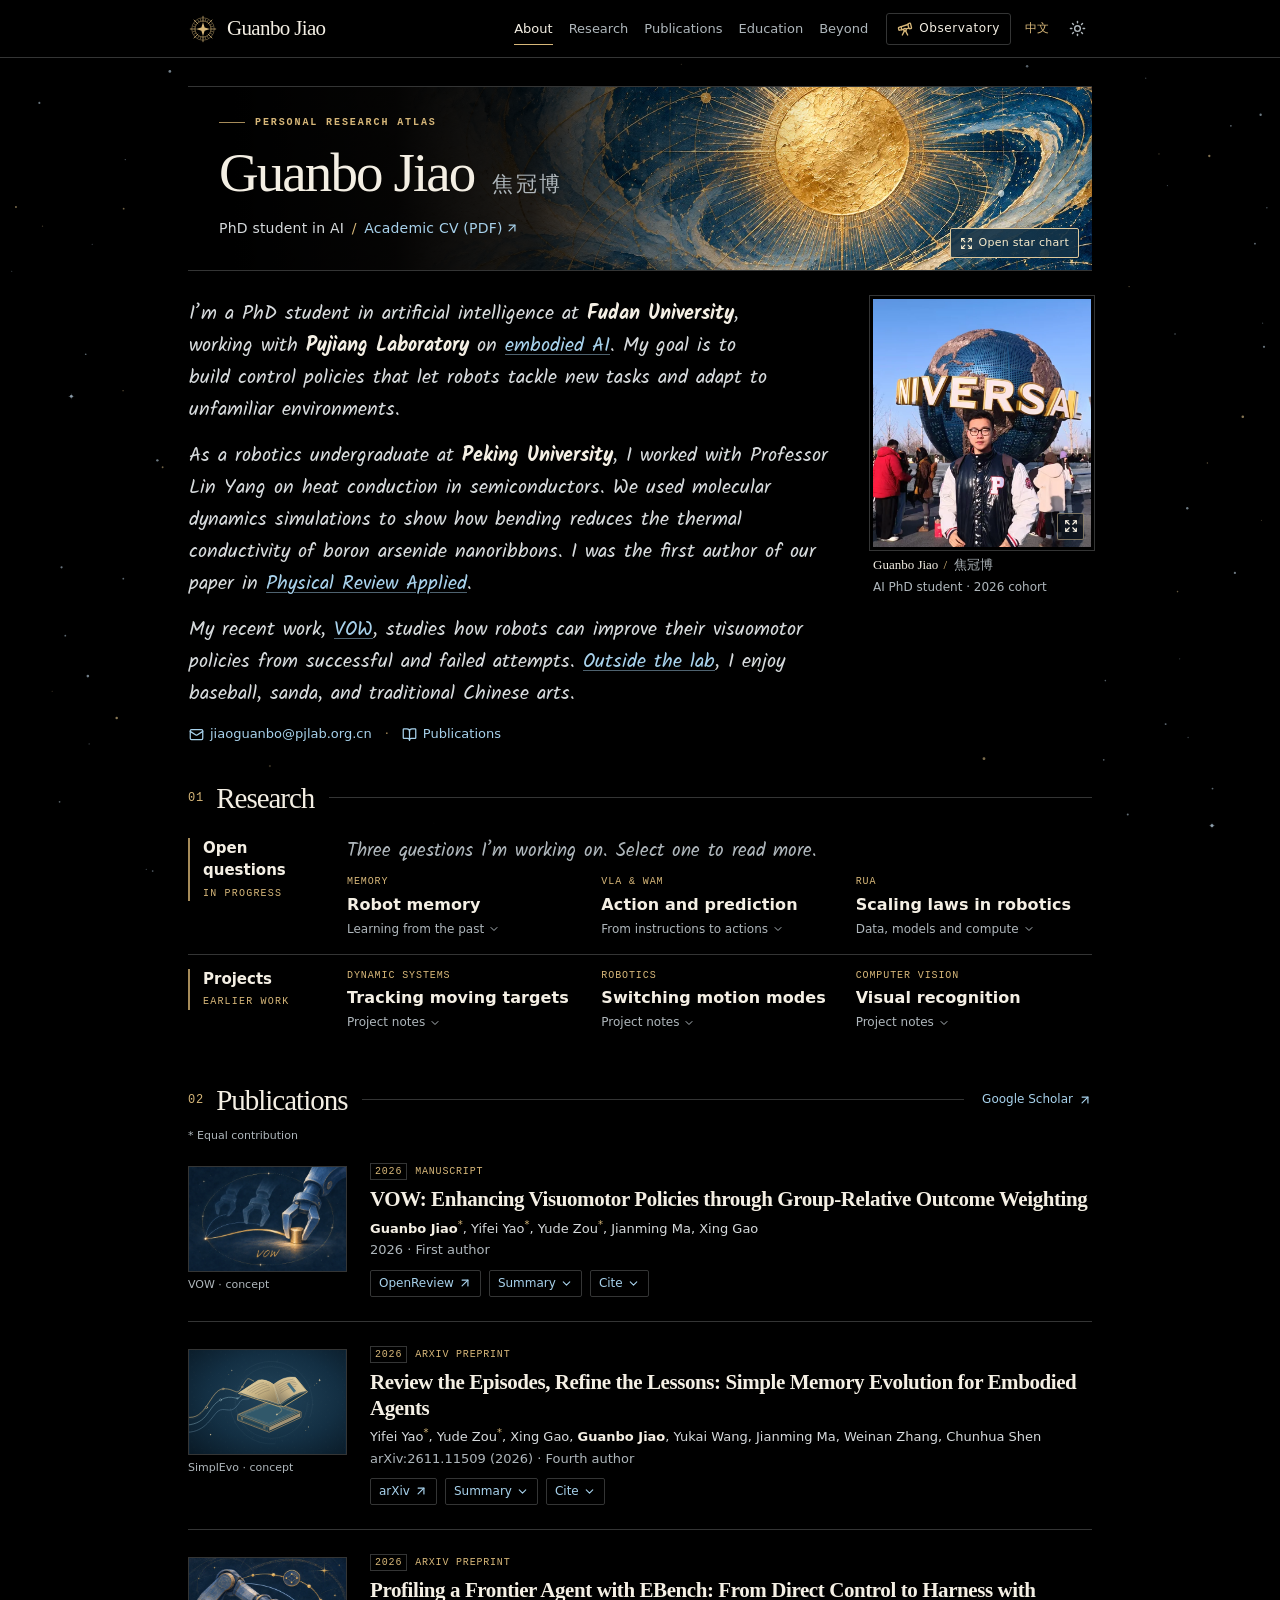
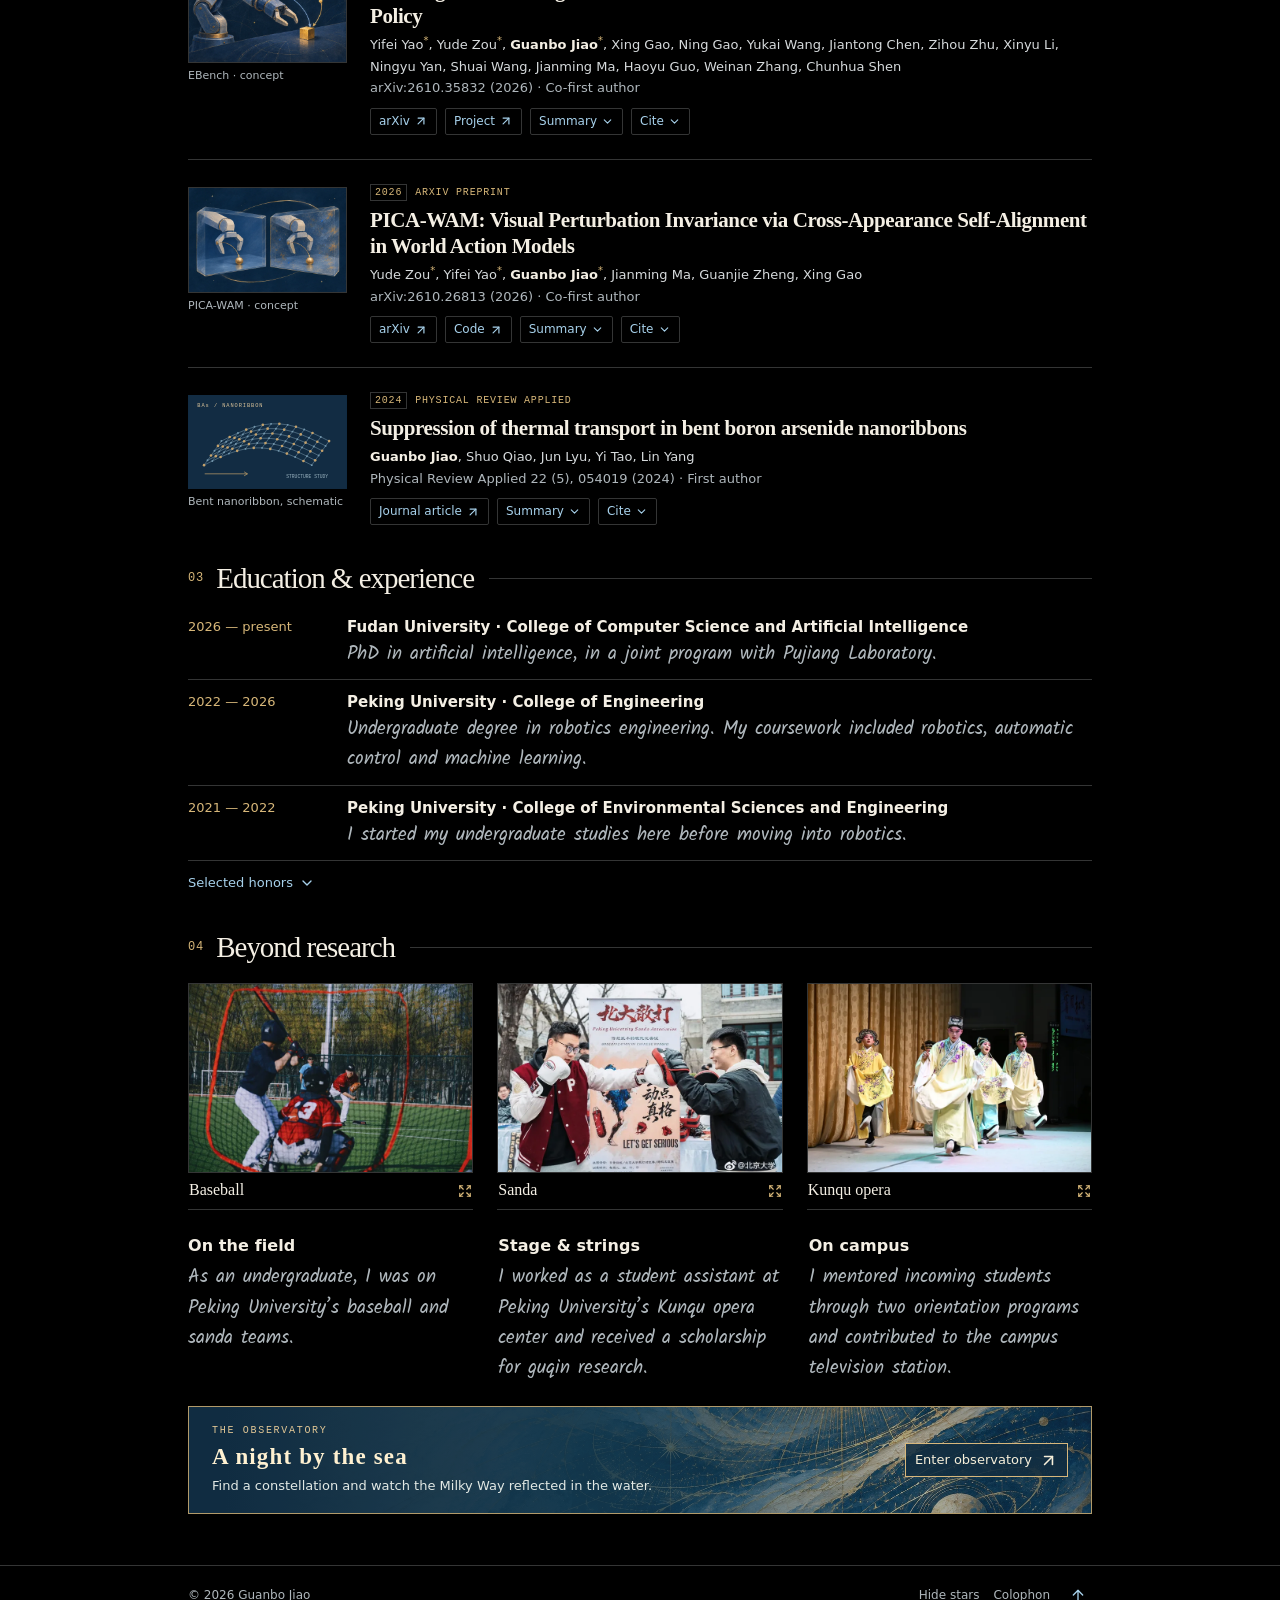
==== index.html @ a93f5778 "Credit Lin Yang in the undergraduate semiconductor heat conduction biography" ====
<!DOCTYPE html><!--LIBojd3go0Tt1yAsDEg8k--><html lang="en" data-ink="night"><head><meta charSet="utf-8"/><meta name="viewport" content="width=device-width, initial-scale=1"/><link rel="preload" as="image" href="/art/guanbo-universal.webp" fetchPriority="high"/><link rel="stylesheet" href="/_next/static/css/e1cadff1362fdf27.css" data-precedence="next"/><link rel="preload" as="script" fetchPriority="low" href="/_next/static/chunks/webpack-86388abb545c7db6.js"/><script src="/_next/static/chunks/4bd1b696-c023c6e3521b1417.js" async=""></script><script src="/_next/static/chunks/255-f7c4c205ddd80098.js" async=""></script><script src="/_next/static/chunks/main-app-b67554f29a6a5acc.js" async=""></script><script src="/_next/static/chunks/app/page-41fbdcf6bc28d400.js" async=""></script><meta name="theme-color" content="#000000"/><meta name="color-scheme" content="dark light"/><title>Guanbo Jiao 焦冠博</title><meta name="description" content="Academic homepage of Guanbo Jiao (焦冠博), a PhD student at Fudan University working with Pujiang Laboratory on embodied AI and general-purpose robot control. 焦冠博的个人学术主页。"/><link rel="canonical" href="https://bob-jiao.github.io/"/><meta property="og:title" content="Guanbo Jiao 焦冠博"/><meta property="og:description" content="Academic homepage of Guanbo Jiao (焦冠博), a PhD student at Fudan University working with Pujiang Laboratory on embodied AI and general-purpose robot control. 焦冠博的个人学术主页。"/><meta property="og:url" content="https://bob-jiao.github.io/"/><meta property="og:site_name" content="Guanbo Jiao 焦冠博"/><meta property="og:type" content="website"/><meta name="twitter:card" content="summary"/><meta name="twitter:title" content="Guanbo Jiao 焦冠博"/><meta name="twitter:description" content="Academic homepage of Guanbo Jiao (焦冠博), a PhD student at Fudan University working with Pujiang Laboratory on embodied AI and general-purpose robot control. 焦冠博的个人学术主页。"/><link rel="icon" href="/icon.svg?b6e4f2766a1cac37" type="image/svg+xml" sizes="any"/><script src="/_next/static/chunks/polyfills-42372ed130431b0a.js" noModule=""></script></head><body><div hidden=""><!--$--><!--/$--></div><script type="application/ld+json">{"@context":"https://schema.org","@graph":[{"@type":"WebSite","@id":"https://bob-jiao.github.io/#website","url":"https://bob-jiao.github.io/","name":"Guanbo Jiao 焦冠博","alternateName":["焦冠博","Guanbo Jiao"],"author":{"@id":"https://bob-jiao.github.io/#person"}},{"@type":"Person","@id":"https://bob-jiao.github.io/#person","url":"https://bob-jiao.github.io/","name":"Guanbo Jiao","alternateName":"焦冠博","sameAs":["https://github.com/Bob-Jiao","https://scholar.google.com/citations?user=o9DMpawAAAAJ"]}]}</script><div class="academic-site" lang="en"><canvas class="quiet-starfield" aria-hidden="true"></canvas><a href="#about" class="skip-main">Skip to biography</a><header class="academic-nav"><div class="nav-in"><a href="#about" class="wordmark" aria-label="Guanbo Jiao home"><svg width="30" height="30" viewBox="0 0 48 48" aria-hidden="true" class="sun-seal"><g fill="none" stroke="currentColor"><circle cx="24" cy="24" r="18" stroke-width=".65"></circle><circle cx="24" cy="24" r="13" stroke-width=".7"></circle><path d="M24 3v10" stroke-width="1.15" transform="rotate(0 24 24)"></path><path d="M24 7v5" stroke-width="0.65" transform="rotate(15 24 24)"></path><path d="M24 7v5" stroke-width="0.65" transform="rotate(30 24 24)"></path><path d="M24 3v10" stroke-width="1.15" transform="rotate(45 24 24)"></path><path d="M24 7v5" stroke-width="0.65" transform="rotate(60 24 24)"></path><path d="M24 7v5" stroke-width="0.65" transform="rotate(75 24 24)"></path><path d="M24 3v10" stroke-width="1.15" transform="rotate(90 24 24)"></path><path d="M24 7v5" stroke-width="0.65" transform="rotate(105 24 24)"></path><path d="M24 7v5" stroke-width="0.65" transform="rotate(120 24 24)"></path><path d="M24 3v10" stroke-width="1.15" transform="rotate(135 24 24)"></path><path d="M24 7v5" stroke-width="0.65" transform="rotate(150 24 24)"></path><path d="M24 7v5" stroke-width="0.65" transform="rotate(165 24 24)"></path><path d="M24 3v10" stroke-width="1.15" transform="rotate(180 24 24)"></path><path d="M24 7v5" stroke-width="0.65" transform="rotate(195 24 24)"></path><path d="M24 7v5" stroke-width="0.65" transform="rotate(210 24 24)"></path><path d="M24 3v10" stroke-width="1.15" transform="rotate(225 24 24)"></path><path d="M24 7v5" stroke-width="0.65" transform="rotate(240 24 24)"></path><path d="M24 7v5" stroke-width="0.65" transform="rotate(255 24 24)"></path><path d="M24 3v10" stroke-width="1.15" transform="rotate(270 24 24)"></path><path d="M24 7v5" stroke-width="0.65" transform="rotate(285 24 24)"></path><path d="M24 7v5" stroke-width="0.65" transform="rotate(300 24 24)"></path><path d="M24 3v10" stroke-width="1.15" transform="rotate(315 24 24)"></path><path d="M24 7v5" stroke-width="0.65" transform="rotate(330 24 24)"></path><path d="M24 7v5" stroke-width="0.65" transform="rotate(345 24 24)"></path><path d="m24 13 2.6 8.4L35 24l-8.4 2.6L24 35l-2.6-8.4L13 24l8.4-2.6Z" fill="currentColor" stroke="none"></path></g></svg><span>Guanbo Jiao</span></a><nav aria-label="Main navigation" class="desktop-links"><a href="#about" aria-current="location">About</a><a href="#research">Research</a><a href="#publications">Publications</a><a href="#experience">Education</a><a href="#beyond">Beyond</a></nav><div class="nav-tools"><button type="button" class="nav-observe"><svg xmlns="http://www.w3.org/2000/svg" width="16" height="16" viewBox="0 0 24 24" fill="none" stroke="currentColor" stroke-width="2" stroke-linecap="round" stroke-linejoin="round" class="lucide lucide-telescope" aria-hidden="true"><path d="m10.065 12.493-6.18 1.318a.934.934 0 0 1-1.108-.702l-.537-2.15a1.07 1.07 0 0 1 .691-1.265l13.504-4.44"></path><path d="m13.56 11.747 4.332-.924"></path><path d="m16 21-3.105-6.21"></path><path d="M16.485 5.94a2 2 0 0 1 1.455-2.425l1.09-.272a1 1 0 0 1 1.212.727l1.515 6.06a1 1 0 0 1-.727 1.213l-1.09.272a2 2 0 0 1-2.425-1.455z"></path><path d="m6.158 8.633 1.114 4.456"></path><path d="m8 21 3.105-6.21"></path><circle cx="12" cy="13" r="2"></circle></svg>Observatory</button><button type="button" class="language-toggle" lang="zh-CN" aria-label="切换到中文">中文</button><button type="button" class="theme-toggle" aria-label="Switch to day mode" title="Day mode"><svg xmlns="http://www.w3.org/2000/svg" width="17" height="17" viewBox="0 0 24 24" fill="none" stroke="currentColor" stroke-width="2" stroke-linecap="round" stroke-linejoin="round" class="lucide lucide-sun" aria-hidden="true"><circle cx="12" cy="12" r="4"></circle><path d="M12 2v2"></path><path d="M12 20v2"></path><path d="m4.93 4.93 1.41 1.41"></path><path d="m17.66 17.66 1.41 1.41"></path><path d="M2 12h2"></path><path d="M20 12h2"></path><path d="m6.34 17.66-1.41 1.41"></path><path d="m19.07 4.93-1.41 1.41"></path></svg></button><button type="button" class="mobile-menu" aria-controls="nav-small" aria-expanded="false" aria-label="Open menu"><svg xmlns="http://www.w3.org/2000/svg" width="19" height="19" viewBox="0 0 24 24" fill="none" stroke="currentColor" stroke-width="2" stroke-linecap="round" stroke-linejoin="round" class="lucide lucide-menu" aria-hidden="true"><path d="M4 5h16"></path><path d="M4 12h16"></path><path d="M4 19h16"></path></svg></button></div></div><div class="read-progress"></div></header><main class="academic-main"><section id="about" tabindex="-1" aria-labelledby="person-name"><div class="profile-mast"><div class="mast-art" aria-hidden="true" style="background-image:url(/art/celestial-atlas.webp)"></div><div class="mast-copy"><p class="plate-label"><span></span> PERSONAL RESEARCH ATLAS</p><h1 id="person-name"><span>Guanbo Jiao</span> <i lang="zh-CN">焦冠博</i></h1><p class="mast-role">PhD student in AI<span> / </span><a href="/cv/guanbo-jiao-cv.pdf" type="application/pdf" target="_blank" rel="noopener noreferrer">Academic CV (PDF)<svg xmlns="http://www.w3.org/2000/svg" width="14" height="14" viewBox="0 0 24 24" fill="none" stroke="currentColor" stroke-width="2" stroke-linecap="round" stroke-linejoin="round" class="lucide lucide-arrow-up-right" aria-hidden="true"><path d="M7 7h10v10"></path><path d="M7 17 17 7"></path></svg></a></p></div><button type="button" class="plate-expand"><svg xmlns="http://www.w3.org/2000/svg" width="13" height="13" viewBox="0 0 24 24" fill="none" stroke="currentColor" stroke-width="2" stroke-linecap="round" stroke-linejoin="round" class="lucide lucide-expand" aria-hidden="true"><path d="m15 15 6 6"></path><path d="m15 9 6-6"></path><path d="M21 16v5h-5"></path><path d="M21 8V3h-5"></path><path d="M3 16v5h5"></path><path d="m3 21 6-6"></path><path d="M3 8V3h5"></path><path d="M9 9 3 3"></path></svg> <!-- -->Open star chart</button></div><div class="bio-grid"><aside class="profile-aside"><figure class="portrait"><button type="button" class="portrait-open" aria-haspopup="dialog" aria-label="View the full photograph"><img src="/art/guanbo-universal.webp" width="1800" height="1015" fetchPriority="high" alt="Guanbo standing in front of the Universal globe on a sunny day"/><span class="portrait-zoom" aria-hidden="true"><svg xmlns="http://www.w3.org/2000/svg" width="14" height="14" viewBox="0 0 24 24" fill="none" stroke="currentColor" stroke-width="2" stroke-linecap="round" stroke-linejoin="round" class="lucide lucide-expand" aria-hidden="true"><path d="m15 15 6 6"></path><path d="m15 9 6-6"></path><path d="M21 16v5h-5"></path><path d="M21 8V3h-5"></path><path d="M3 16v5h5"></path><path d="m3 21 6-6"></path><path d="M3 8V3h5"></path><path d="M9 9 3 3"></path></svg></span></button></figure><p>Guanbo Jiao<!-- --> <span>/</span> <span lang="zh-CN" class="photo-signature">焦冠博</span></p><small>AI PhD student · 2026 cohort</small><dialog class="photo-dialog" aria-label="Full photograph of Guanbo"><figure><img src="/art/guanbo-universal.webp" width="1800" height="1015" loading="lazy" alt="Guanbo standing in front of the Universal globe on a sunny day"/><figcaption><span>At the Universal globe</span><button type="button" aria-label="Close photograph"><svg xmlns="http://www.w3.org/2000/svg" width="17" height="17" viewBox="0 0 24 24" fill="none" stroke="currentColor" stroke-width="2" stroke-linecap="round" stroke-linejoin="round" class="lucide lucide-x" aria-hidden="true"><path d="M18 6 6 18"></path><path d="m6 6 12 12"></path></svg>Close</button></figcaption></figure></dialog></aside><div class="bio-prose"><p>I’m a PhD student in artificial intelligence at<!-- --> <strong>Fudan University</strong>, working with<!-- --> <strong>Pujiang Laboratory</strong> on<!-- --> <a href="#research">embodied AI</a>. My goal is to build control policies that let robots tackle new tasks and adapt to unfamiliar environments.</p><p>As a robotics undergraduate at <strong>Peking University</strong>, I worked with Professor Lin Yang on heat conduction in semiconductors. We used molecular dynamics simulations to show how bending reduces the thermal conductivity of boron arsenide nanoribbons. I was the first author of our paper in<!-- --> <a href="#boron-arsenide-title"><i>Physical Review Applied</i></a>.</p><p>My recent work, <a href="#publications">VOW</a>, studies how robots can improve their visuomotor policies from successful and failed attempts. <a href="#beyond">Outside the lab</a>, I enjoy baseball, sanda, and traditional Chinese arts.</p><div class="bio-links"><a href="mailto:jiaoguanbo@pjlab.org.cn"><svg xmlns="http://www.w3.org/2000/svg" width="15" height="15" viewBox="0 0 24 24" fill="none" stroke="currentColor" stroke-width="2" stroke-linecap="round" stroke-linejoin="round" class="lucide lucide-mail" aria-hidden="true"><path d="m22 7-8.991 5.727a2 2 0 0 1-2.009 0L2 7"></path><rect x="2" y="4" width="20" height="16" rx="2"></rect></svg>jiaoguanbo@pjlab.org.cn</a><span>·</span><a href="#publications"><svg xmlns="http://www.w3.org/2000/svg" width="15" height="15" viewBox="0 0 24 24" fill="none" stroke="currentColor" stroke-width="2" stroke-linecap="round" stroke-linejoin="round" class="lucide lucide-book-open" aria-hidden="true"><path d="M12 7v14"></path><path d="M3 18a1 1 0 0 1-1-1V4a1 1 0 0 1 1-1h5a4 4 0 0 1 4 4 4 4 0 0 1 4-4h5a1 1 0 0 1 1 1v13a1 1 0 0 1-1 1h-6a3 3 0 0 0-3 3 3 3 0 0 0-3-3z"></path></svg>Publications</a></div></div></div></section><section id="research" class="academic-section" tabindex="-1" aria-label="Research"><div class="chapter-title"><span class="chapter-no">01</span><h2>Research</h2><span class="chapter-rule"></span></div><div class="ledger-row"><div class="ledger-label">Open questions<small>IN PROGRESS</small></div><div class="ledger-body"><p>Three questions I’m working on. Select one to read more.</p><div class="research-columns"><button type="button" class="text-choice " aria-expanded="false" aria-controls="research-detail"><span class="micro">MEMORY</span><strong>Robot memory</strong><span class="choice-desc">Learning from the past<!-- --> <svg xmlns="http://www.w3.org/2000/svg" width="12" height="12" viewBox="0 0 24 24" fill="none" stroke="currentColor" stroke-width="2" stroke-linecap="round" stroke-linejoin="round" class="lucide lucide-chevron-down" aria-hidden="true"><path d="m6 9 6 6 6-6"></path></svg></span></button><button type="button" class="text-choice " aria-expanded="false" aria-controls="research-detail"><span class="micro">VLA &amp; WAM</span><strong>Action and prediction</strong><span class="choice-desc">From instructions to actions<!-- --> <svg xmlns="http://www.w3.org/2000/svg" width="12" height="12" viewBox="0 0 24 24" fill="none" stroke="currentColor" stroke-width="2" stroke-linecap="round" stroke-linejoin="round" class="lucide lucide-chevron-down" aria-hidden="true"><path d="m6 9 6 6 6-6"></path></svg></span></button><button type="button" class="text-choice " aria-expanded="false" aria-controls="research-detail"><span class="micro">RUA</span><strong>Scaling laws in robotics</strong><span class="choice-desc">Data, models and compute<!-- --> <svg xmlns="http://www.w3.org/2000/svg" width="12" height="12" viewBox="0 0 24 24" fill="none" stroke="currentColor" stroke-width="2" stroke-linecap="round" stroke-linejoin="round" class="lucide lucide-chevron-down" aria-hidden="true"><path d="m6 9 6 6 6-6"></path></svg></span></button></div></div></div><div class="ledger-row"><div class="ledger-label">Projects<small>EARLIER WORK</small></div><div class="ledger-body"><div class="research-columns"><button type="button" class="text-choice " aria-expanded="false" aria-controls="method-detail"><span class="micro">DYNAMIC SYSTEMS</span><strong>Tracking moving targets</strong><span class="choice-desc">Project notes<!-- --> <svg xmlns="http://www.w3.org/2000/svg" width="12" height="12" viewBox="0 0 24 24" fill="none" stroke="currentColor" stroke-width="2" stroke-linecap="round" stroke-linejoin="round" class="lucide lucide-chevron-down" aria-hidden="true"><path d="m6 9 6 6 6-6"></path></svg></span></button><button type="button" class="text-choice " aria-expanded="false" aria-controls="method-detail"><span class="micro">ROBOTICS</span><strong>Switching motion modes</strong><span class="choice-desc">Project notes<!-- --> <svg xmlns="http://www.w3.org/2000/svg" width="12" height="12" viewBox="0 0 24 24" fill="none" stroke="currentColor" stroke-width="2" stroke-linecap="round" stroke-linejoin="round" class="lucide lucide-chevron-down" aria-hidden="true"><path d="m6 9 6 6 6-6"></path></svg></span></button><button type="button" class="text-choice " aria-expanded="false" aria-controls="method-detail"><span class="micro">COMPUTER VISION</span><strong>Visual recognition</strong><span class="choice-desc">Project notes<!-- --> <svg xmlns="http://www.w3.org/2000/svg" width="12" height="12" viewBox="0 0 24 24" fill="none" stroke="currentColor" stroke-width="2" stroke-linecap="round" stroke-linejoin="round" class="lucide lucide-chevron-down" aria-hidden="true"><path d="m6 9 6 6 6-6"></path></svg></span></button></div></div></div></section><section id="publications" class="academic-section" tabindex="-1" aria-label="Publications"><div class="publications-intro"><div class="publications-heading"><div class="chapter-title"><span class="chapter-no">02</span><h2>Publications</h2><span class="chapter-rule"></span></div><a class="scholar-link" href="https://scholar.google.com/citations?user=o9DMpawAAAAJ&amp;hl=en" target="_blank" rel="noopener noreferrer">Google Scholar <svg xmlns="http://www.w3.org/2000/svg" width="14" height="14" viewBox="0 0 24 24" fill="none" stroke="currentColor" stroke-width="2" stroke-linecap="round" stroke-linejoin="round" class="lucide lucide-arrow-up-right" aria-hidden="true"><path d="M7 7h10v10"></path><path d="M7 17 17 7"></path></svg></a></div><p class="publication-note">* <!-- -->Equal contribution</p></div><article class="publication" aria-labelledby="vow-title"><figure class="pub-figure pub-illustration"><img src="/art/vow-concept.webp" alt="Blue and gold concept illustration of several nearby robot grasping attempts, with a successful action highlighted in gold." width="960" height="640" loading="lazy" decoding="async"/><figcaption>VOW<!-- --> · <!-- -->concept</figcaption></figure><div class="pub-body"><div class="pub-meta"><span>2026</span><b>MANUSCRIPT</b></div><h3 id="vow-title"><a href="https://openreview.net/forum?id=PyFrdiIX7z" target="_blank" rel="noopener noreferrer">VOW: Enhancing Visuomotor Policies through Group-Relative Outcome Weighting</a></h3><p class="authors"><strong>Guanbo Jiao</strong><sup>*</sup>, <!-- -->Yifei Yao<sup>*</sup>, <!-- -->Yude Zou<sup>*</sup>, <!-- -->Jianming Ma<!-- -->, <!-- -->Xing Gao</p><p class="journal">2026<!-- --> <span>·<!-- --> <!-- -->First author</span></p><div class="publication-actions"><a class="paper-action" href="https://openreview.net/forum?id=PyFrdiIX7z" target="_blank" rel="noopener noreferrer">OpenReview<!-- --> <svg xmlns="http://www.w3.org/2000/svg" width="14" height="14" viewBox="0 0 24 24" fill="none" stroke="currentColor" stroke-width="2" stroke-linecap="round" stroke-linejoin="round" class="lucide lucide-arrow-up-right" aria-hidden="true"><path d="M7 7h10v10"></path><path d="M7 17 17 7"></path></svg></a><button type="button" class="paper-action" aria-expanded="false" aria-controls="vow-summary">Summary<!-- --> <svg xmlns="http://www.w3.org/2000/svg" width="13" height="13" viewBox="0 0 24 24" fill="none" stroke="currentColor" stroke-width="2" stroke-linecap="round" stroke-linejoin="round" class="lucide lucide-chevron-down" aria-hidden="true"><path d="m6 9 6 6 6-6"></path></svg></button><button type="button" class="paper-action" aria-expanded="false" aria-controls="vow-citation">Cite<!-- --> <svg xmlns="http://www.w3.org/2000/svg" width="13" height="13" viewBox="0 0 24 24" fill="none" stroke="currentColor" stroke-width="2" stroke-linecap="round" stroke-linejoin="round" class="lucide lucide-chevron-down" aria-hidden="true"><path d="m6 9 6 6 6-6"></path></svg></button></div></div></article><article class="publication" aria-labelledby="simplevo-title"><figure class="pub-figure pub-illustration"><img src="/art/simplevo-concept.svg" alt="Episode traces converge on two books representing task and working memory." width="960" height="640" loading="lazy" decoding="async"/><figcaption>SimplEvo<!-- --> · <!-- -->concept</figcaption></figure><div class="pub-body"><div class="pub-meta"><span>2026</span><b>ARXIV PREPRINT</b></div><h3 id="simplevo-title"><a href="https://arxiv.org/abs/2611.11509" target="_blank" rel="noopener noreferrer">Review the Episodes, Refine the Lessons: Simple Memory Evolution for Embodied Agents</a></h3><p class="authors">Yifei Yao<sup>*</sup>, <!-- -->Yude Zou<sup>*</sup>, <!-- -->Xing Gao<!-- -->, <strong>Guanbo Jiao</strong>, <!-- -->Yukai Wang<!-- -->, <!-- -->Jianming Ma<!-- -->, <!-- -->Weinan Zhang<!-- -->, <!-- -->Chunhua Shen</p><p class="journal">arXiv:2611.11509 (2026)<!-- --> <span>·<!-- --> <!-- -->Fourth author</span></p><div class="publication-actions"><a class="paper-action" href="https://arxiv.org/abs/2611.11509" target="_blank" rel="noopener noreferrer">arXiv<!-- --> <svg xmlns="http://www.w3.org/2000/svg" width="14" height="14" viewBox="0 0 24 24" fill="none" stroke="currentColor" stroke-width="2" stroke-linecap="round" stroke-linejoin="round" class="lucide lucide-arrow-up-right" aria-hidden="true"><path d="M7 7h10v10"></path><path d="M7 17 17 7"></path></svg></a><button type="button" class="paper-action" aria-expanded="false" aria-controls="simplevo-summary">Summary<!-- --> <svg xmlns="http://www.w3.org/2000/svg" width="13" height="13" viewBox="0 0 24 24" fill="none" stroke="currentColor" stroke-width="2" stroke-linecap="round" stroke-linejoin="round" class="lucide lucide-chevron-down" aria-hidden="true"><path d="m6 9 6 6 6-6"></path></svg></button><button type="button" class="paper-action" aria-expanded="false" aria-controls="simplevo-citation">Cite<!-- --> <svg xmlns="http://www.w3.org/2000/svg" width="13" height="13" viewBox="0 0 24 24" fill="none" stroke="currentColor" stroke-width="2" stroke-linecap="round" stroke-linejoin="round" class="lucide lucide-chevron-down" aria-hidden="true"><path d="m6 9 6 6 6-6"></path></svg></button></div></div></article><article class="publication" aria-labelledby="ebench-title"><figure class="pub-figure pub-illustration"><img src="/art/ebench-concept.webp" alt="Blue and gold concept illustration of a robot arm reaching for a cube, with direct and policy-guided action paths." width="960" height="640" loading="lazy" decoding="async"/><figcaption>EBench<!-- --> · <!-- -->concept</figcaption></figure><div class="pub-body"><div class="pub-meta"><span>2026</span><b>ARXIV PREPRINT</b></div><h3 id="ebench-title"><a href="https://arxiv.org/abs/2610.35832" target="_blank" rel="noopener noreferrer">Profiling a Frontier Agent with EBench: From Direct Control to Harness with Policy</a></h3><p class="authors">Yifei Yao<sup>*</sup>, <!-- -->Yude Zou<sup>*</sup>, <strong>Guanbo Jiao</strong><sup>*</sup>, <!-- -->Xing Gao<!-- -->, <!-- -->Ning Gao<!-- -->, <!-- -->Yukai Wang<!-- -->, <!-- -->Jiantong Chen<!-- -->, <!-- -->Zihou Zhu<!-- -->, <!-- -->Xinyu Li<!-- -->, <!-- -->Ningyu Yan<!-- -->, <!-- -->Shuai Wang<!-- -->, <!-- -->Jianming Ma<!-- -->, <!-- -->Haoyu Guo<!-- -->, <!-- -->Weinan Zhang<!-- -->, <!-- -->Chunhua Shen</p><p class="journal">arXiv:2610.35832 (2026)<!-- --> <span>·<!-- --> <!-- -->Co-first author</span></p><div class="publication-actions"><a class="paper-action" href="https://arxiv.org/abs/2610.35832" target="_blank" rel="noopener noreferrer">arXiv<!-- --> <svg xmlns="http://www.w3.org/2000/svg" width="14" height="14" viewBox="0 0 24 24" fill="none" stroke="currentColor" stroke-width="2" stroke-linecap="round" stroke-linejoin="round" class="lucide lucide-arrow-up-right" aria-hidden="true"><path d="M7 7h10v10"></path><path d="M7 17 17 7"></path></svg></a><a class="paper-action" href="https://internrobotics.github.io/EBench-Astra-Tech-Report/" target="_blank" rel="noopener noreferrer">Project<!-- --> <svg xmlns="http://www.w3.org/2000/svg" width="14" height="14" viewBox="0 0 24 24" fill="none" stroke="currentColor" stroke-width="2" stroke-linecap="round" stroke-linejoin="round" class="lucide lucide-arrow-up-right" aria-hidden="true"><path d="M7 7h10v10"></path><path d="M7 17 17 7"></path></svg></a><button type="button" class="paper-action" aria-expanded="false" aria-controls="ebench-summary">Summary<!-- --> <svg xmlns="http://www.w3.org/2000/svg" width="13" height="13" viewBox="0 0 24 24" fill="none" stroke="currentColor" stroke-width="2" stroke-linecap="round" stroke-linejoin="round" class="lucide lucide-chevron-down" aria-hidden="true"><path d="m6 9 6 6 6-6"></path></svg></button><button type="button" class="paper-action" aria-expanded="false" aria-controls="ebench-citation">Cite<!-- --> <svg xmlns="http://www.w3.org/2000/svg" width="13" height="13" viewBox="0 0 24 24" fill="none" stroke="currentColor" stroke-width="2" stroke-linecap="round" stroke-linejoin="round" class="lucide lucide-chevron-down" aria-hidden="true"><path d="m6 9 6 6 6-6"></path></svg></button></div></div></article><article class="publication" aria-labelledby="pica-wam-title"><figure class="pub-figure pub-illustration"><img src="/art/pica-wam-concept.webp" alt="Blue and gold concept illustration of matching robot actions in two scenes with different visual appearances." width="960" height="640" loading="lazy" decoding="async"/><figcaption>PICA-WAM<!-- --> · <!-- -->concept</figcaption></figure><div class="pub-body"><div class="pub-meta"><span>2026</span><b>ARXIV PREPRINT</b></div><h3 id="pica-wam-title"><a href="https://arxiv.org/abs/2610.26813" target="_blank" rel="noopener noreferrer">PICA-WAM: Visual Perturbation Invariance via Cross-Appearance Self-Alignment in World Action Models</a></h3><p class="authors">Yude Zou<sup>*</sup>, <!-- -->Yifei Yao<sup>*</sup>, <strong>Guanbo Jiao</strong><sup>*</sup>, <!-- -->Jianming Ma<!-- -->, <!-- -->Guanjie Zheng<!-- -->, <!-- -->Xing Gao</p><p class="journal">arXiv:2610.26813 (2026)<!-- --> <span>·<!-- --> <!-- -->Co-first author</span></p><div class="publication-actions"><a class="paper-action" href="https://arxiv.org/abs/2610.26813" target="_blank" rel="noopener noreferrer">arXiv<!-- --> <svg xmlns="http://www.w3.org/2000/svg" width="14" height="14" viewBox="0 0 24 24" fill="none" stroke="currentColor" stroke-width="2" stroke-linecap="round" stroke-linejoin="round" class="lucide lucide-arrow-up-right" aria-hidden="true"><path d="M7 7h10v10"></path><path d="M7 17 17 7"></path></svg></a><a class="paper-action" href="https://github.com/YudeZou/PICA-WAM-release" target="_blank" rel="noopener noreferrer">Code<!-- --> <svg xmlns="http://www.w3.org/2000/svg" width="14" height="14" viewBox="0 0 24 24" fill="none" stroke="currentColor" stroke-width="2" stroke-linecap="round" stroke-linejoin="round" class="lucide lucide-arrow-up-right" aria-hidden="true"><path d="M7 7h10v10"></path><path d="M7 17 17 7"></path></svg></a><button type="button" class="paper-action" aria-expanded="false" aria-controls="pica-wam-summary">Summary<!-- --> <svg xmlns="http://www.w3.org/2000/svg" width="13" height="13" viewBox="0 0 24 24" fill="none" stroke="currentColor" stroke-width="2" stroke-linecap="round" stroke-linejoin="round" class="lucide lucide-chevron-down" aria-hidden="true"><path d="m6 9 6 6 6-6"></path></svg></button><button type="button" class="paper-action" aria-expanded="false" aria-controls="pica-wam-citation">Cite<!-- --> <svg xmlns="http://www.w3.org/2000/svg" width="13" height="13" viewBox="0 0 24 24" fill="none" stroke="currentColor" stroke-width="2" stroke-linecap="round" stroke-linejoin="round" class="lucide lucide-chevron-down" aria-hidden="true"><path d="m6 9 6 6 6-6"></path></svg></button></div></div></article><article class="publication" aria-labelledby="boron-arsenide-title"><figure class="pub-figure"><svg role="img" aria-label="Illustration of a bent boron arsenide nanoribbon" viewBox="0 0 238 140"><rect width="238" height="140" fill="#122c43"></rect><g fill="none" stroke="#7593a6" stroke-width=".8"><line x1="24" y1="105" x2="36.4" y2="98.7777927285235"></line><line x1="24" y1="105" x2="29.2" y2="97.8"></line><line x1="36.4" y1="98.7777927285235" x2="48.8" y2="92.91719752686201"></line><line x1="36.4" y1="98.7777927285235" x2="41.6" y2="91.57779272852349"></line><line x1="48.8" y1="92.91719752686201" x2="61.2" y2="87.75881088573932"></line><line x1="48.8" y1="92.91719752686201" x2="54" y2="85.71719752686201"></line><line x1="61.2" y1="87.75881088573932" x2="73.6" y2="83.60241948676493"></line><line x1="61.2" y1="87.75881088573932" x2="66.4" y2="80.55881088573932"></line><line x1="73.6" y1="83.60241948676493" x2="86" y2="80.68957769017922"></line><line x1="73.6" y1="83.60241948676493" x2="78.8" y2="76.40241948676493"></line><line x1="86" y1="80.68957769017922" x2="98.4" y2="79.1895692734506"></line><line x1="86" y1="80.68957769017922" x2="91.2" y2="73.4895776901792"></line><line x1="98.4" y1="79.1895692734506" x2="110.8" y2="79.1895692734506"></line><line x1="98.4" y1="79.1895692734506" x2="103.60000000000001" y2="71.9895692734506"></line><line x1="110.8" y1="79.1895692734506" x2="123.2" y2="80.68957769017922"></line><line x1="110.8" y1="79.1895692734506" x2="116" y2="71.9895692734506"></line><line x1="123.2" y1="80.68957769017922" x2="135.60000000000002" y2="83.60241948676493"></line><line x1="123.2" y1="80.68957769017922" x2="128.4" y2="73.4895776901792"></line><line x1="135.60000000000002" y1="83.60241948676493" x2="148" y2="87.75881088573932"></line><line x1="135.60000000000002" y1="83.60241948676493" x2="140.8" y2="76.40241948676493"></line><line x1="148" y1="87.75881088573932" x2="160.4" y2="92.91719752686201"></line><line x1="148" y1="87.75881088573932" x2="153.2" y2="80.55881088573932"></line><line x1="160.4" y1="92.91719752686201" x2="172.8" y2="98.7777927285235"></line><line x1="160.4" y1="92.91719752686201" x2="165.6" y2="85.71719752686201"></line><line x1="172.8" y1="98.7777927285235" x2="185.20000000000002" y2="105"></line><line x1="172.8" y1="98.7777927285235" x2="178" y2="91.57779272852349"></line><line x1="185.20000000000002" y1="105" x2="190.4" y2="97.8"></line><line x1="29.2" y1="97.8" x2="41.6" y2="91.57779272852349"></line><line x1="29.2" y1="97.8" x2="34.4" y2="90.6"></line><line x1="41.6" y1="91.57779272852349" x2="54" y2="85.71719752686201"></line><line x1="41.6" y1="91.57779272852349" x2="46.8" y2="84.37779272852349"></line><line x1="54" y1="85.71719752686201" x2="66.4" y2="80.55881088573932"></line><line x1="54" y1="85.71719752686201" x2="59.199999999999996" y2="78.517197526862"></line><line x1="66.4" y1="80.55881088573932" x2="78.8" y2="76.40241948676493"></line><line x1="66.4" y1="80.55881088573932" x2="71.60000000000001" y2="73.35881088573932"></line><line x1="78.8" y1="76.40241948676493" x2="91.2" y2="73.4895776901792"></line><line x1="78.8" y1="76.40241948676493" x2="84" y2="69.20241948676492"></line><line x1="91.2" y1="73.4895776901792" x2="103.60000000000001" y2="71.9895692734506"></line><line x1="91.2" y1="73.4895776901792" x2="96.4" y2="66.28957769017921"></line><line x1="103.60000000000001" y1="71.9895692734506" x2="116" y2="71.9895692734506"></line><line x1="103.60000000000001" y1="71.9895692734506" x2="108.80000000000001" y2="64.7895692734506"></line><line x1="116" y1="71.9895692734506" x2="128.4" y2="73.4895776901792"></line><line x1="116" y1="71.9895692734506" x2="121.2" y2="64.7895692734506"></line><line x1="128.4" y1="73.4895776901792" x2="140.8" y2="76.40241948676493"></line><line x1="128.4" y1="73.4895776901792" x2="133.6" y2="66.28957769017921"></line><line x1="140.8" y1="76.40241948676493" x2="153.2" y2="80.55881088573932"></line><line x1="140.8" y1="76.40241948676493" x2="146.00000000000003" y2="69.20241948676492"></line><line x1="153.2" y1="80.55881088573932" x2="165.6" y2="85.71719752686201"></line><line x1="153.2" y1="80.55881088573932" x2="158.4" y2="73.35881088573932"></line><line x1="165.6" y1="85.71719752686201" x2="178" y2="91.57779272852349"></line><line x1="165.6" y1="85.71719752686201" x2="170.8" y2="78.517197526862"></line><line x1="178" y1="91.57779272852349" x2="190.4" y2="97.8"></line><line x1="178" y1="91.57779272852349" x2="183.20000000000002" y2="84.37779272852349"></line><line x1="190.4" y1="97.8" x2="195.60000000000002" y2="90.6"></line><line x1="34.4" y1="90.6" x2="46.8" y2="84.37779272852349"></line><line x1="34.4" y1="90.6" x2="39.6" y2="83.4"></line><line x1="46.8" y1="84.37779272852349" x2="59.199999999999996" y2="78.517197526862"></line><line x1="46.8" y1="84.37779272852349" x2="52" y2="77.1777927285235"></line><line x1="59.199999999999996" y1="78.517197526862" x2="71.60000000000001" y2="73.35881088573932"></line><line x1="59.199999999999996" y1="78.517197526862" x2="64.4" y2="71.31719752686202"></line><line x1="71.60000000000001" y1="73.35881088573932" x2="84" y2="69.20241948676492"></line><line x1="71.60000000000001" y1="73.35881088573932" x2="76.80000000000001" y2="66.15881088573933"></line><line x1="84" y1="69.20241948676492" x2="96.4" y2="66.28957769017921"></line><line x1="84" y1="69.20241948676492" x2="89.19999999999999" y2="62.002419486764936"></line><line x1="96.4" y1="66.28957769017921" x2="108.80000000000001" y2="64.7895692734506"></line><line x1="96.4" y1="66.28957769017921" x2="101.6" y2="59.08957769017922"></line><line x1="108.80000000000001" y1="64.7895692734506" x2="121.2" y2="64.7895692734506"></line><line x1="108.80000000000001" y1="64.7895692734506" x2="114" y2="57.58956927345061"></line><line x1="121.2" y1="64.7895692734506" x2="133.6" y2="66.28957769017921"></line><line x1="121.2" y1="64.7895692734506" x2="126.4" y2="57.58956927345061"></line><line x1="133.6" y1="66.28957769017921" x2="146.00000000000003" y2="69.20241948676492"></line><line x1="133.6" y1="66.28957769017921" x2="138.8" y2="59.08957769017922"></line><line x1="146.00000000000003" y1="69.20241948676492" x2="158.4" y2="73.35881088573932"></line><line x1="146.00000000000003" y1="69.20241948676492" x2="151.20000000000002" y2="62.002419486764936"></line><line x1="158.4" y1="73.35881088573932" x2="170.8" y2="78.517197526862"></line><line x1="158.4" y1="73.35881088573932" x2="163.6" y2="66.15881088573933"></line><line x1="170.8" y1="78.517197526862" x2="183.20000000000002" y2="84.37779272852349"></line><line x1="170.8" y1="78.517197526862" x2="176" y2="71.31719752686202"></line><line x1="183.20000000000002" y1="84.37779272852349" x2="195.60000000000002" y2="90.6"></line><line x1="183.20000000000002" y1="84.37779272852349" x2="188.4" y2="77.1777927285235"></line><line x1="195.60000000000002" y1="90.6" x2="200.8" y2="83.4"></line><line x1="39.6" y1="83.4" x2="52" y2="77.1777927285235"></line><line x1="39.6" y1="83.4" x2="44.8" y2="76.2"></line><line x1="52" y1="77.1777927285235" x2="64.4" y2="71.31719752686202"></line><line x1="52" y1="77.1777927285235" x2="57.2" y2="69.9777927285235"></line><line x1="64.4" y1="71.31719752686202" x2="76.80000000000001" y2="66.15881088573933"></line><line x1="64.4" y1="71.31719752686202" x2="69.6" y2="64.11719752686201"></line><line x1="76.80000000000001" y1="66.15881088573933" x2="89.19999999999999" y2="62.002419486764936"></line><line x1="76.80000000000001" y1="66.15881088573933" x2="82" y2="58.958810885739325"></line><line x1="89.19999999999999" y1="62.002419486764936" x2="101.6" y2="59.08957769017922"></line><line x1="89.19999999999999" y1="62.002419486764936" x2="94.39999999999999" y2="54.80241948676493"></line><line x1="101.6" y1="59.08957769017922" x2="114" y2="57.58956927345061"></line><line x1="101.6" y1="59.08957769017922" x2="106.8" y2="51.889577690179216"></line><line x1="114" y1="57.58956927345061" x2="126.4" y2="57.58956927345061"></line><line x1="114" y1="57.58956927345061" x2="119.2" y2="50.389569273450604"></line><line x1="126.4" y1="57.58956927345061" x2="138.8" y2="59.08957769017922"></line><line x1="126.4" y1="57.58956927345061" x2="131.6" y2="50.389569273450604"></line><line x1="138.8" y1="59.08957769017922" x2="151.20000000000002" y2="62.002419486764936"></line><line x1="138.8" y1="59.08957769017922" x2="144" y2="51.889577690179216"></line><line x1="151.20000000000002" y1="62.002419486764936" x2="163.6" y2="66.15881088573933"></line><line x1="151.20000000000002" y1="62.002419486764936" x2="156.40000000000003" y2="54.80241948676493"></line><line x1="163.6" y1="66.15881088573933" x2="176" y2="71.31719752686202"></line><line x1="163.6" y1="66.15881088573933" x2="168.8" y2="58.958810885739325"></line><line x1="176" y1="71.31719752686202" x2="188.4" y2="77.1777927285235"></line><line x1="176" y1="71.31719752686202" x2="181.20000000000002" y2="64.11719752686201"></line><line x1="188.4" y1="77.1777927285235" x2="200.8" y2="83.4"></line><line x1="188.4" y1="77.1777927285235" x2="193.60000000000002" y2="69.9777927285235"></line><line x1="200.8" y1="83.4" x2="206.00000000000003" y2="76.2"></line><line x1="44.8" y1="76.2" x2="57.2" y2="69.9777927285235"></line><line x1="44.8" y1="76.2" x2="50" y2="69"></line><line x1="57.2" y1="69.9777927285235" x2="69.6" y2="64.11719752686201"></line><line x1="57.2" y1="69.9777927285235" x2="62.4" y2="62.7777927285235"></line><line x1="69.6" y1="64.11719752686201" x2="82" y2="58.958810885739325"></line><line x1="69.6" y1="64.11719752686201" x2="74.8" y2="56.91719752686202"></line><line x1="82" y1="58.958810885739325" x2="94.39999999999999" y2="54.80241948676493"></line><line x1="82" y1="58.958810885739325" x2="87.2" y2="51.75881088573932"></line><line x1="94.39999999999999" y1="54.80241948676493" x2="106.8" y2="51.889577690179216"></line><line x1="94.39999999999999" y1="54.80241948676493" x2="99.6" y2="47.60241948676493"></line><line x1="106.8" y1="51.889577690179216" x2="119.2" y2="50.389569273450604"></line><line x1="106.8" y1="51.889577690179216" x2="112" y2="44.68957769017921"></line><line x1="119.2" y1="50.389569273450604" x2="131.6" y2="50.389569273450604"></line><line x1="119.2" y1="50.389569273450604" x2="124.4" y2="43.1895692734506"></line><line x1="131.6" y1="50.389569273450604" x2="144" y2="51.889577690179216"></line><line x1="131.6" y1="50.389569273450604" x2="136.8" y2="43.1895692734506"></line><line x1="144" y1="51.889577690179216" x2="156.40000000000003" y2="54.80241948676493"></line><line x1="144" y1="51.889577690179216" x2="149.2" y2="44.68957769017921"></line><line x1="156.40000000000003" y1="54.80241948676493" x2="168.8" y2="58.958810885739325"></line><line x1="156.40000000000003" y1="54.80241948676493" x2="161.60000000000002" y2="47.60241948676493"></line><line x1="168.8" y1="58.958810885739325" x2="181.20000000000002" y2="64.11719752686201"></line><line x1="168.8" y1="58.958810885739325" x2="174" y2="51.75881088573932"></line><line x1="181.20000000000002" y1="64.11719752686201" x2="193.60000000000002" y2="69.9777927285235"></line><line x1="181.20000000000002" y1="64.11719752686201" x2="186.4" y2="56.91719752686201"></line><line x1="193.60000000000002" y1="69.9777927285235" x2="206.00000000000003" y2="76.2"></line><line x1="193.60000000000002" y1="69.9777927285235" x2="198.8" y2="62.7777927285235"></line><line x1="206.00000000000003" y1="76.2" x2="211.20000000000002" y2="69"></line><line x1="50" y1="69" x2="62.4" y2="62.7777927285235"></line><line x1="62.4" y1="62.7777927285235" x2="74.8" y2="56.91719752686202"></line><line x1="74.8" y1="56.91719752686202" x2="87.2" y2="51.75881088573932"></line><line x1="87.2" y1="51.75881088573932" x2="99.6" y2="47.60241948676493"></line><line x1="99.6" y1="47.60241948676493" x2="112" y2="44.68957769017921"></line><line x1="112" y1="44.68957769017921" x2="124.4" y2="43.1895692734506"></line><line x1="124.4" y1="43.1895692734506" x2="136.8" y2="43.1895692734506"></line><line x1="136.8" y1="43.1895692734506" x2="149.2" y2="44.68957769017921"></line><line x1="149.2" y1="44.68957769017921" x2="161.60000000000002" y2="47.60241948676493"></line><line x1="161.60000000000002" y1="47.60241948676493" x2="174" y2="51.75881088573932"></line><line x1="174" y1="51.75881088573932" x2="186.4" y2="56.91719752686201"></line><line x1="186.4" y1="56.91719752686201" x2="198.8" y2="62.7777927285235"></line><line x1="198.8" y1="62.7777927285235" x2="211.20000000000002" y2="69"></line></g><circle cx="24" cy="105" r="1.95" fill="#c4a16b"></circle><circle cx="36.4" cy="98.7777927285235" r="1.45" fill="#7297ae"></circle><circle cx="48.8" cy="92.91719752686201" r="1.95" fill="#c4a16b"></circle><circle cx="61.2" cy="87.75881088573932" r="1.45" fill="#7297ae"></circle><circle cx="73.6" cy="83.60241948676493" r="1.95" fill="#c4a16b"></circle><circle cx="86" cy="80.68957769017922" r="1.45" fill="#7297ae"></circle><circle cx="98.4" cy="79.1895692734506" r="1.95" fill="#c4a16b"></circle><circle cx="110.8" cy="79.1895692734506" r="1.45" fill="#7297ae"></circle><circle cx="123.2" cy="80.68957769017922" r="1.95" fill="#c4a16b"></circle><circle cx="135.60000000000002" cy="83.60241948676493" r="1.45" fill="#7297ae"></circle><circle cx="148" cy="87.75881088573932" r="1.95" fill="#c4a16b"></circle><circle cx="160.4" cy="92.91719752686201" r="1.45" fill="#7297ae"></circle><circle cx="172.8" cy="98.7777927285235" r="1.95" fill="#c4a16b"></circle><circle cx="185.20000000000002" cy="105" r="1.45" fill="#7297ae"></circle><circle cx="29.2" cy="97.8" r="1.45" fill="#7297ae"></circle><circle cx="41.6" cy="91.57779272852349" r="1.95" fill="#c4a16b"></circle><circle cx="54" cy="85.71719752686201" r="1.45" fill="#7297ae"></circle><circle cx="66.4" cy="80.55881088573932" r="1.95" fill="#c4a16b"></circle><circle cx="78.8" cy="76.40241948676493" r="1.45" fill="#7297ae"></circle><circle cx="91.2" cy="73.4895776901792" r="1.95" fill="#c4a16b"></circle><circle cx="103.60000000000001" cy="71.9895692734506" r="1.45" fill="#7297ae"></circle><circle cx="116" cy="71.9895692734506" r="1.95" fill="#c4a16b"></circle><circle cx="128.4" cy="73.4895776901792" r="1.45" fill="#7297ae"></circle><circle cx="140.8" cy="76.40241948676493" r="1.95" fill="#c4a16b"></circle><circle cx="153.2" cy="80.55881088573932" r="1.45" fill="#7297ae"></circle><circle cx="165.6" cy="85.71719752686201" r="1.95" fill="#c4a16b"></circle><circle cx="178" cy="91.57779272852349" r="1.45" fill="#7297ae"></circle><circle cx="190.4" cy="97.8" r="1.95" fill="#c4a16b"></circle><circle cx="34.4" cy="90.6" r="1.95" fill="#c4a16b"></circle><circle cx="46.8" cy="84.37779272852349" r="1.45" fill="#7297ae"></circle><circle cx="59.199999999999996" cy="78.517197526862" r="1.95" fill="#c4a16b"></circle><circle cx="71.60000000000001" cy="73.35881088573932" r="1.45" fill="#7297ae"></circle><circle cx="84" cy="69.20241948676492" r="1.95" fill="#c4a16b"></circle><circle cx="96.4" cy="66.28957769017921" r="1.45" fill="#7297ae"></circle><circle cx="108.80000000000001" cy="64.7895692734506" r="1.95" fill="#c4a16b"></circle><circle cx="121.2" cy="64.7895692734506" r="1.45" fill="#7297ae"></circle><circle cx="133.6" cy="66.28957769017921" r="1.95" fill="#c4a16b"></circle><circle cx="146.00000000000003" cy="69.20241948676492" r="1.45" fill="#7297ae"></circle><circle cx="158.4" cy="73.35881088573932" r="1.95" fill="#c4a16b"></circle><circle cx="170.8" cy="78.517197526862" r="1.45" fill="#7297ae"></circle><circle cx="183.20000000000002" cy="84.37779272852349" r="1.95" fill="#c4a16b"></circle><circle cx="195.60000000000002" cy="90.6" r="1.45" fill="#7297ae"></circle><circle cx="39.6" cy="83.4" r="1.45" fill="#7297ae"></circle><circle cx="52" cy="77.1777927285235" r="1.95" fill="#c4a16b"></circle><circle cx="64.4" cy="71.31719752686202" r="1.45" fill="#7297ae"></circle><circle cx="76.80000000000001" cy="66.15881088573933" r="1.95" fill="#c4a16b"></circle><circle cx="89.19999999999999" cy="62.002419486764936" r="1.45" fill="#7297ae"></circle><circle cx="101.6" cy="59.08957769017922" r="1.95" fill="#c4a16b"></circle><circle cx="114" cy="57.58956927345061" r="1.45" fill="#7297ae"></circle><circle cx="126.4" cy="57.58956927345061" r="1.95" fill="#c4a16b"></circle><circle cx="138.8" cy="59.08957769017922" r="1.45" fill="#7297ae"></circle><circle cx="151.20000000000002" cy="62.002419486764936" r="1.95" fill="#c4a16b"></circle><circle cx="163.6" cy="66.15881088573933" r="1.45" fill="#7297ae"></circle><circle cx="176" cy="71.31719752686202" r="1.95" fill="#c4a16b"></circle><circle cx="188.4" cy="77.1777927285235" r="1.45" fill="#7297ae"></circle><circle cx="200.8" cy="83.4" r="1.95" fill="#c4a16b"></circle><circle cx="44.8" cy="76.2" r="1.95" fill="#c4a16b"></circle><circle cx="57.2" cy="69.9777927285235" r="1.45" fill="#7297ae"></circle><circle cx="69.6" cy="64.11719752686201" r="1.95" fill="#c4a16b"></circle><circle cx="82" cy="58.958810885739325" r="1.45" fill="#7297ae"></circle><circle cx="94.39999999999999" cy="54.80241948676493" r="1.95" fill="#c4a16b"></circle><circle cx="106.8" cy="51.889577690179216" r="1.45" fill="#7297ae"></circle><circle cx="119.2" cy="50.389569273450604" r="1.95" fill="#c4a16b"></circle><circle cx="131.6" cy="50.389569273450604" r="1.45" fill="#7297ae"></circle><circle cx="144" cy="51.889577690179216" r="1.95" fill="#c4a16b"></circle><circle cx="156.40000000000003" cy="54.80241948676493" r="1.45" fill="#7297ae"></circle><circle cx="168.8" cy="58.958810885739325" r="1.95" fill="#c4a16b"></circle><circle cx="181.20000000000002" cy="64.11719752686201" r="1.45" fill="#7297ae"></circle><circle cx="193.60000000000002" cy="69.9777927285235" r="1.95" fill="#c4a16b"></circle><circle cx="206.00000000000003" cy="76.2" r="1.45" fill="#7297ae"></circle><circle cx="50" cy="69" r="1.45" fill="#7297ae"></circle><circle cx="62.4" cy="62.7777927285235" r="1.95" fill="#c4a16b"></circle><circle cx="74.8" cy="56.91719752686202" r="1.45" fill="#7297ae"></circle><circle cx="87.2" cy="51.75881088573932" r="1.95" fill="#c4a16b"></circle><circle cx="99.6" cy="47.60241948676493" r="1.45" fill="#7297ae"></circle><circle cx="112" cy="44.68957769017921" r="1.95" fill="#c4a16b"></circle><circle cx="124.4" cy="43.1895692734506" r="1.45" fill="#7297ae"></circle><circle cx="136.8" cy="43.1895692734506" r="1.95" fill="#c4a16b"></circle><circle cx="149.2" cy="44.68957769017921" r="1.45" fill="#7297ae"></circle><circle cx="161.60000000000002" cy="47.60241948676493" r="1.95" fill="#c4a16b"></circle><circle cx="174" cy="51.75881088573932" r="1.45" fill="#7297ae"></circle><circle cx="186.4" cy="56.91719752686201" r="1.95" fill="#c4a16b"></circle><circle cx="198.8" cy="62.7777927285235" r="1.45" fill="#7297ae"></circle><circle cx="211.20000000000002" cy="69" r="1.95" fill="#c4a16b"></circle><text x="14" y="18" fill="#d9c39a" font-size="8" font-family="monospace" letter-spacing="1.4">BAs / NANORIBBON</text><path d="M25 118h64m-5-3 5 3-5 3" stroke="#c6a46b" fill="none"></path><text x="147" y="125" fill="#9bb4c1" font-size="7" font-family="monospace">STRUCTURE STUDY</text></svg><figcaption>Bent nanoribbon, schematic</figcaption></figure><div class="pub-body"><div class="pub-meta"><span>2024</span><b>PHYSICAL REVIEW APPLIED</b></div><h3 id="boron-arsenide-title"><a href="https://journals.aps.org/prapplied/abstract/10.1103/PhysRevApplied.22.054019" target="_blank" rel="noopener noreferrer">Suppression of thermal transport in bent boron arsenide nanoribbons</a></h3><p class="authors"><strong>Guanbo Jiao</strong>, <!-- -->Shuo Qiao<!-- -->, <!-- -->Jun Lyu<!-- -->, <!-- -->Yi Tao<!-- -->, <!-- -->Lin Yang</p><p class="journal">Physical Review Applied 22 (5), 054019 (2024)<!-- --> <span>·<!-- --> <!-- -->First author</span></p><div class="publication-actions"><a class="paper-action" href="https://journals.aps.org/prapplied/abstract/10.1103/PhysRevApplied.22.054019" target="_blank" rel="noopener noreferrer">Journal article<!-- --> <svg xmlns="http://www.w3.org/2000/svg" width="14" height="14" viewBox="0 0 24 24" fill="none" stroke="currentColor" stroke-width="2" stroke-linecap="round" stroke-linejoin="round" class="lucide lucide-arrow-up-right" aria-hidden="true"><path d="M7 7h10v10"></path><path d="M7 17 17 7"></path></svg></a><button type="button" class="paper-action" aria-expanded="false" aria-controls="boron-arsenide-summary">Summary<!-- --> <svg xmlns="http://www.w3.org/2000/svg" width="13" height="13" viewBox="0 0 24 24" fill="none" stroke="currentColor" stroke-width="2" stroke-linecap="round" stroke-linejoin="round" class="lucide lucide-chevron-down" aria-hidden="true"><path d="m6 9 6 6 6-6"></path></svg></button><button type="button" class="paper-action" aria-expanded="false" aria-controls="boron-arsenide-citation">Cite<!-- --> <svg xmlns="http://www.w3.org/2000/svg" width="13" height="13" viewBox="0 0 24 24" fill="none" stroke="currentColor" stroke-width="2" stroke-linecap="round" stroke-linejoin="round" class="lucide lucide-chevron-down" aria-hidden="true"><path d="m6 9 6 6 6-6"></path></svg></button></div></div></article></section><section id="experience" class="academic-section" tabindex="-1" aria-label="Education and experience"><div class="chapter-title"><span class="chapter-no">03</span><h2>Education &amp; experience</h2><span class="chapter-rule"></span></div><div class="career-list"><div><time>2026 — present</time><p><strong>Fudan University · College of Computer Science and Artificial Intelligence</strong><span>PhD in artificial intelligence, in a joint program with Pujiang Laboratory.</span></p></div><div><time>2022 — 2026</time><p><strong>Peking University · College of Engineering</strong><span>Undergraduate degree in robotics engineering. My coursework included robotics, automatic control and machine learning.</span></p></div><div><time>2021 — 2022</time><p><strong>Peking University · College of Environmental Sciences and Engineering</strong><span>I started my undergraduate studies here before moving into robotics.</span></p></div></div><details class="honor-list"><summary>Selected honors<!-- --> <svg xmlns="http://www.w3.org/2000/svg" width="16" height="16" viewBox="0 0 24 24" fill="none" stroke="currentColor" stroke-width="2" stroke-linecap="round" stroke-linejoin="round" class="lucide lucide-chevron-down" aria-hidden="true"><path d="m6 9 6 6 6-6"></path></svg></summary><ul><li><b>2026</b>Outstanding graduate honors from Beijing and Peking University</li><li><b>2025</b>Peking University Academic Innovation Award and Junyuan Scholarship</li><li><b>2023–2025</b>Peking University Merit Student, 2023–2024 and 2024–2025</li><li><b>2023—2024</b>Third prize in the Challenge Cup and the Huatai Securities Science and Technology Scholarship</li></ul></details></section><section id="beyond" class="academic-section" tabindex="-1" aria-label="Beyond research"><div class="chapter-title"><span class="chapter-no">04</span><h2>Beyond research</h2><span class="chapter-rule"></span></div><div class="field-prints"><button type="button" class="field-print" aria-haspopup="dialog" aria-label="View photo: Baseball"><img src="/art/beyond-baseball-thumb.webp" loading="lazy" decoding="async" alt="" width="720" height="480"/><span>Baseball<!-- --> <svg xmlns="http://www.w3.org/2000/svg" width="14" height="14" viewBox="0 0 24 24" fill="none" stroke="currentColor" stroke-width="2" stroke-linecap="round" stroke-linejoin="round" class="lucide lucide-expand" aria-hidden="true"><path d="m15 15 6 6"></path><path d="m15 9 6-6"></path><path d="M21 16v5h-5"></path><path d="M21 8V3h-5"></path><path d="M3 16v5h5"></path><path d="m3 21 6-6"></path><path d="M3 8V3h5"></path><path d="M9 9 3 3"></path></svg></span></button><button type="button" class="field-print" aria-haspopup="dialog" aria-label="View photo: Sanda"><img src="/art/beyond-sanda-thumb.webp" loading="lazy" decoding="async" alt="" width="720" height="479"/><span>Sanda<!-- --> <svg xmlns="http://www.w3.org/2000/svg" width="14" height="14" viewBox="0 0 24 24" fill="none" stroke="currentColor" stroke-width="2" stroke-linecap="round" stroke-linejoin="round" class="lucide lucide-expand" aria-hidden="true"><path d="m15 15 6 6"></path><path d="m15 9 6-6"></path><path d="M21 16v5h-5"></path><path d="M21 8V3h-5"></path><path d="M3 16v5h5"></path><path d="m3 21 6-6"></path><path d="M3 8V3h5"></path><path d="M9 9 3 3"></path></svg></span></button><button type="button" class="field-print" aria-haspopup="dialog" aria-label="View photo: Kunqu opera"><img src="/art/beyond-kunqu-thumb.webp" loading="lazy" decoding="async" alt="" width="720" height="480"/><span>Kunqu opera<!-- --> <svg xmlns="http://www.w3.org/2000/svg" width="14" height="14" viewBox="0 0 24 24" fill="none" stroke="currentColor" stroke-width="2" stroke-linecap="round" stroke-linejoin="round" class="lucide lucide-expand" aria-hidden="true"><path d="m15 15 6 6"></path><path d="m15 9 6-6"></path><path d="M21 16v5h-5"></path><path d="M21 8V3h-5"></path><path d="M3 16v5h5"></path><path d="m3 21 6-6"></path><path d="M3 8V3h5"></path><path d="M9 9 3 3"></path></svg></span></button></div><dialog class="field-viewer" aria-label="Photo gallery"><div class="field-viewer-inner"><div class="field-viewer-top"><span>Photos</span><button type="button" aria-label="Close"><svg xmlns="http://www.w3.org/2000/svg" width="20" height="20" viewBox="0 0 24 24" fill="none" stroke="currentColor" stroke-width="2" stroke-linecap="round" stroke-linejoin="round" class="lucide lucide-x" aria-hidden="true"><path d="M18 6 6 18"></path><path d="m6 6 12 12"></path></svg></button></div><div class="field-viewer-bar"><strong aria-live="polite"></strong><button type="button" aria-label="Previous photo"><svg xmlns="http://www.w3.org/2000/svg" width="18" height="18" viewBox="0 0 24 24" fill="none" stroke="currentColor" stroke-width="2" stroke-linecap="round" stroke-linejoin="round" class="lucide lucide-arrow-left" aria-hidden="true"><path d="m12 19-7-7 7-7"></path><path d="M19 12H5"></path></svg></button><button type="button" aria-label="Next photo"><svg xmlns="http://www.w3.org/2000/svg" width="18" height="18" viewBox="0 0 24 24" fill="none" stroke="currentColor" stroke-width="2" stroke-linecap="round" stroke-linejoin="round" class="lucide lucide-arrow-right" aria-hidden="true"><path d="M5 12h14"></path><path d="m12 5 7 7-7 7"></path></svg></button></div></div></dialog><div class="beyond-notes"><div><h3>On the field</h3><p>As an undergraduate, I was on Peking University’s baseball and sanda teams.</p></div><div><h3>Stage &amp; strings</h3><p>I worked as a student assistant at Peking University’s Kunqu opera center and received a scholarship for guqin research.</p></div><div><h3>On campus</h3><p>I mentored incoming students through two orientation programs and contributed to the campus television station.</p></div></div><button type="button" class="observatory-strip"><span class="strip-art" aria-hidden="true" style="background-image:url(/art/celestial-atlas.webp)"></span><span><small>THE OBSERVATORY</small><strong>A night by the sea</strong><em>Find a constellation and watch the Milky Way reflected in the water.</em></span><span class="strip-cta">Enter observatory<!-- --> <svg xmlns="http://www.w3.org/2000/svg" width="19" height="19" viewBox="0 0 24 24" fill="none" stroke="currentColor" stroke-width="2" stroke-linecap="round" stroke-linejoin="round" class="lucide lucide-arrow-up-right" aria-hidden="true"><path d="M7 7h10v10"></path><path d="M7 17 17 7"></path></svg></span></button></section></main><footer class="academic-footer"><div><span>© 2026 Guanbo Jiao</span><button type="button">Hide stars</button><button type="button">Colophon</button><a href="#about" aria-label="Back to top"><svg xmlns="http://www.w3.org/2000/svg" width="16" height="16" viewBox="0 0 24 24" fill="none" stroke="currentColor" stroke-width="2" stroke-linecap="round" stroke-linejoin="round" class="lucide lucide-arrow-up" aria-hidden="true"><path d="m5 12 7-7 7 7"></path><path d="M12 19V5"></path></svg></a></div></footer><dialog class="site-note" aria-labelledby="colophon-heading"><button type="button" class="note-close" aria-label="Close colophon"><svg xmlns="http://www.w3.org/2000/svg" width="19" height="19" viewBox="0 0 24 24" fill="none" stroke="currentColor" stroke-width="2" stroke-linecap="round" stroke-linejoin="round" class="lucide lucide-x" aria-hidden="true"><path d="M18 6 6 18"></path><path d="m6 6 12 12"></path></svg></button><p class="plate-label">COLOPHON</p><h2 id="colophon-heading">About this atlas</h2><p>The education, projects and honors come from my August 2026 résumé. The research notes describe questions I’m currently exploring.</p><p>The layout draws on the academic homepage of<!-- --> <a href="https://www.peterholderrieth.com/" target="_blank" rel="noopener noreferrer">Peter E. Holderrieth</a>. The illustrated blue-and-gold chart was made for this atlas. Each marker opens a chapter of the site.</p><p>The observatory adapts<!-- --> <a href="https://github.com/chenbenkong/star-sea-hero" target="_blank" rel="noopener noreferrer">Star Sea Hero</a> under its <a href="/LICENSE-star-sea-hero.txt" download="LICENSE-star-sea-hero.txt">MIT license</a>.</p><p>The handwritten text is set in Kalam by Indian Type Foundry. <a href="/LICENSE-Kalam.txt" download="Kalam-OFL.txt">Font license</a></p></dialog></div><!--$--><!--/$--><script src="/_next/static/chunks/webpack-86388abb545c7db6.js" id="_R_" async=""></script><script>(self.__next_f=self.__next_f||[]).push([0])</script><script>self.__next_f.push([1,"1:\"$Sreact.fragment\"\n2:I[9766,[],\"\"]\n3:I[8924,[],\"\"]\n4:I[4526,[\"974\",\"static/chunks/app/page-41fbdcf6bc28d400.js\"],\"default\"]\n5:I[4431,[],\"OutletBoundary\"]\n7:I[5278,[],\"AsyncMetadataOutlet\"]\n9:I[4431,[],\"ViewportBoundary\"]\nb:I[4431,[],\"MetadataBoundary\"]\nc:\"$Sreact.suspense\"\ne:I[7150,[],\"\"]\n:HL[\"/_next/static/css/e1cadff1362fdf27.css\",\"style\"]\n"])</script><script>self.__next_f.push([1,"0:{\"P\":null,\"b\":\"LIBojd3go0Tt1yAsDEg8k\",\"p\":\"\",\"c\":[\"\",\"\"],\"i\":false,\"f\":[[[\"\",{\"children\":[\"__PAGE__\",{}]},\"$undefined\",\"$undefined\",true],[\"\",[\"$\",\"$1\",\"c\",{\"children\":[[[\"$\",\"link\",\"0\",{\"rel\":\"stylesheet\",\"href\":\"/_next/static/css/e1cadff1362fdf27.css\",\"precedence\":\"next\",\"crossOrigin\":\"$undefined\",\"nonce\":\"$undefined\"}]],[\"$\",\"html\",null,{\"lang\":\"en\",\"data-ink\":\"night\",\"children\":[\"$\",\"body\",null,{\"children\":[\"$\",\"$L2\",null,{\"parallelRouterKey\":\"children\",\"error\":\"$undefined\",\"errorStyles\":\"$undefined\",\"errorScripts\":\"$undefined\",\"template\":[\"$\",\"$L3\",null,{}],\"templateStyles\":\"$undefined\",\"templateScripts\":\"$undefined\",\"notFound\":[[[\"$\",\"title\",null,{\"children\":\"404: This page could not be found.\"}],[\"$\",\"div\",null,{\"style\":{\"fontFamily\":\"system-ui,\\\"Segoe UI\\\",Roboto,Helvetica,Arial,sans-serif,\\\"Apple Color Emoji\\\",\\\"Segoe UI Emoji\\\"\",\"height\":\"100vh\",\"textAlign\":\"center\",\"display\":\"flex\",\"flexDirection\":\"column\",\"alignItems\":\"center\",\"justifyContent\":\"center\"},\"children\":[\"$\",\"div\",null,{\"children\":[[\"$\",\"style\",null,{\"dangerouslySetInnerHTML\":{\"__html\":\"body{color:#000;background:#fff;margin:0}.next-error-h1{border-right:1px solid rgba(0,0,0,.3)}@media (prefers-color-scheme:dark){body{color:#fff;background:#000}.next-error-h1{border-right:1px solid rgba(255,255,255,.3)}}\"}}],[\"$\",\"h1\",null,{\"className\":\"next-error-h1\",\"style\":{\"display\":\"inline-block\",\"margin\":\"0 20px 0 0\",\"padding\":\"0 23px 0 0\",\"fontSize\":24,\"fontWeight\":500,\"verticalAlign\":\"top\",\"lineHeight\":\"49px\"},\"children\":404}],[\"$\",\"div\",null,{\"style\":{\"display\":\"inline-block\"},\"children\":[\"$\",\"h2\",null,{\"style\":{\"fontSize\":14,\"fontWeight\":400,\"lineHeight\":\"49px\",\"margin\":0},\"children\":\"This page could not be found.\"}]}]]}]}]],[]],\"forbidden\":\"$undefined\",\"unauthorized\":\"$undefined\"}]}]}]]}],{\"children\":[\"__PAGE__\",[\"$\",\"$1\",\"c\",{\"children\":[[[\"$\",\"script\",null,{\"type\":\"application/ld+json\",\"dangerouslySetInnerHTML\":{\"__html\":\"{\\\"@context\\\":\\\"https://schema.org\\\",\\\"@graph\\\":[{\\\"@type\\\":\\\"WebSite\\\",\\\"@id\\\":\\\"https://bob-jiao.github.io/#website\\\",\\\"url\\\":\\\"https://bob-jiao.github.io/\\\",\\\"name\\\":\\\"Guanbo Jiao 焦冠博\\\",\\\"alternateName\\\":[\\\"焦冠博\\\",\\\"Guanbo Jiao\\\"],\\\"author\\\":{\\\"@id\\\":\\\"https://bob-jiao.github.io/#person\\\"}},{\\\"@type\\\":\\\"Person\\\",\\\"@id\\\":\\\"https://bob-jiao.github.io/#person\\\",\\\"url\\\":\\\"https://bob-jiao.github.io/\\\",\\\"name\\\":\\\"Guanbo Jiao\\\",\\\"alternateName\\\":\\\"焦冠博\\\",\\\"sameAs\\\":[\\\"https://github.com/Bob-Jiao\\\",\\\"https://scholar.google.com/citations?user=o9DMpawAAAAJ\\\"]}]}\"}}],[\"$\",\"$L4\",null,{}]],null,[\"$\",\"$L5\",null,{\"children\":[\"$L6\",[\"$\",\"$L7\",null,{\"promise\":\"$@8\"}]]}]]}],{},null,false]},null,false],[\"$\",\"$1\",\"h\",{\"children\":[null,[[\"$\",\"$L9\",null,{\"children\":\"$La\"}],null],[\"$\",\"$Lb\",null,{\"children\":[\"$\",\"div\",null,{\"hidden\":true,\"children\":[\"$\",\"$c\",null,{\"fallback\":null,\"children\":\"$Ld\"}]}]}]]}],false]],\"m\":\"$undefined\",\"G\":[\"$e\",[]],\"s\":false,\"S\":true}\n"])</script><script>self.__next_f.push([1,"a:[[\"$\",\"meta\",\"0\",{\"charSet\":\"utf-8\"}],[\"$\",\"meta\",\"1\",{\"name\":\"viewport\",\"content\":\"width=device-width, initial-scale=1\"}],[\"$\",\"meta\",\"2\",{\"name\":\"theme-color\",\"content\":\"#000000\"}],[\"$\",\"meta\",\"3\",{\"name\":\"color-scheme\",\"content\":\"dark light\"}]]\n6:null\n"])</script><script>self.__next_f.push([1,"f:I[622,[],\"IconMark\"]\n"])</script><script>self.__next_f.push([1,"8:{\"metadata\":[[\"$\",\"title\",\"0\",{\"children\":\"Guanbo Jiao 焦冠博\"}],[\"$\",\"meta\",\"1\",{\"name\":\"description\",\"content\":\"Academic homepage of Guanbo Jiao (焦冠博), a PhD student at Fudan University working with Pujiang Laboratory on embodied AI and general-purpose robot control. 焦冠博的个人学术主页。\"}],[\"$\",\"link\",\"2\",{\"rel\":\"canonical\",\"href\":\"https://bob-jiao.github.io/\"}],[\"$\",\"meta\",\"3\",{\"property\":\"og:title\",\"content\":\"Guanbo Jiao 焦冠博\"}],[\"$\",\"meta\",\"4\",{\"property\":\"og:description\",\"content\":\"Academic homepage of Guanbo Jiao (焦冠博), a PhD student at Fudan University working with Pujiang Laboratory on embodied AI and general-purpose robot control. 焦冠博的个人学术主页。\"}],[\"$\",\"meta\",\"5\",{\"property\":\"og:url\",\"content\":\"https://bob-jiao.github.io/\"}],[\"$\",\"meta\",\"6\",{\"property\":\"og:site_name\",\"content\":\"Guanbo Jiao 焦冠博\"}],[\"$\",\"meta\",\"7\",{\"property\":\"og:type\",\"content\":\"website\"}],[\"$\",\"meta\",\"8\",{\"name\":\"twitter:card\",\"content\":\"summary\"}],[\"$\",\"meta\",\"9\",{\"name\":\"twitter:title\",\"content\":\"Guanbo Jiao 焦冠博\"}],[\"$\",\"meta\",\"10\",{\"name\":\"twitter:description\",\"content\":\"Academic homepage of Guanbo Jiao (焦冠博), a PhD student at Fudan University working with Pujiang Laboratory on embodied AI and general-purpose robot control. 焦冠博的个人学术主页。\"}],[\"$\",\"link\",\"11\",{\"rel\":\"icon\",\"href\":\"/icon.svg?b6e4f2766a1cac37\",\"type\":\"image/svg+xml\",\"sizes\":\"any\"}],[\"$\",\"$Lf\",\"12\",{}]],\"error\":null,\"digest\":\"$undefined\"}\n"])</script><script>self.__next_f.push([1,"d:\"$8:metadata\"\n"])</script></body></html>
---- _next/static/css/e1cadff1362fdf27.css ----
*,:after,:before{--tw-border-spacing-x:0;--tw-border-spacing-y:0;--tw-translate-x:0;--tw-translate-y:0;--tw-rotate:0;--tw-skew-x:0;--tw-skew-y:0;--tw-scale-x:1;--tw-scale-y:1;--tw-pan-x: ;--tw-pan-y: ;--tw-pinch-zoom: ;--tw-scroll-snap-strictness:proximity;--tw-gradient-from-position: ;--tw-gradient-via-position: ;--tw-gradient-to-position: ;--tw-ordinal: ;--tw-slashed-zero: ;--tw-numeric-figure: ;--tw-numeric-spacing: ;--tw-numeric-fraction: ;--tw-ring-inset: ;--tw-ring-offset-width:0px;--tw-ring-offset-color:#fff;--tw-ring-color:rgb(59 130 246/0.5);--tw-ring-offset-shadow:0 0 #0000;--tw-ring-shadow:0 0 #0000;--tw-shadow:0 0 #0000;--tw-shadow-colored:0 0 #0000;--tw-blur: ;--tw-brightness: ;--tw-contrast: ;--tw-grayscale: ;--tw-hue-rotate: ;--tw-invert: ;--tw-saturate: ;--tw-sepia: ;--tw-drop-shadow: ;--tw-backdrop-blur: ;--tw-backdrop-brightness: ;--tw-backdrop-contrast: ;--tw-backdrop-grayscale: ;--tw-backdrop-hue-rotate: ;--tw-backdrop-invert: ;--tw-backdrop-opacity: ;--tw-backdrop-saturate: ;--tw-backdrop-sepia: ;--tw-contain-size: ;--tw-contain-layout: ;--tw-contain-paint: ;--tw-contain-style: }::backdrop{--tw-border-spacing-x:0;--tw-border-spacing-y:0;--tw-translate-x:0;--tw-translate-y:0;--tw-rotate:0;--tw-skew-x:0;--tw-skew-y:0;--tw-scale-x:1;--tw-scale-y:1;--tw-pan-x: ;--tw-pan-y: ;--tw-pinch-zoom: ;--tw-scroll-snap-strictness:proximity;--tw-gradient-from-position: ;--tw-gradient-via-position: ;--tw-gradient-to-position: ;--tw-ordinal: ;--tw-slashed-zero: ;--tw-numeric-figure: ;--tw-numeric-spacing: ;--tw-numeric-fraction: ;--tw-ring-inset: ;--tw-ring-offset-width:0px;--tw-ring-offset-color:#fff;--tw-ring-color:rgb(59 130 246/0.5);--tw-ring-offset-shadow:0 0 #0000;--tw-ring-shadow:0 0 #0000;--tw-shadow:0 0 #0000;--tw-shadow-colored:0 0 #0000;--tw-blur: ;--tw-brightness: ;--tw-contrast: ;--tw-grayscale: ;--tw-hue-rotate: ;--tw-invert: ;--tw-saturate: ;--tw-sepia: ;--tw-drop-shadow: ;--tw-backdrop-blur: ;--tw-backdrop-brightness: ;--tw-backdrop-contrast: ;--tw-backdrop-grayscale: ;--tw-backdrop-hue-rotate: ;--tw-backdrop-invert: ;--tw-backdrop-opacity: ;--tw-backdrop-saturate: ;--tw-backdrop-sepia: ;--tw-contain-size: ;--tw-contain-layout: ;--tw-contain-paint: ;--tw-contain-style: }/*
! tailwindcss v3.4.19 | MIT License | https://tailwindcss.com
*/*,:after,:before{box-sizing:border-box;border:0 solid #e5e7eb}:after,:before{--tw-content:""}:host,html{line-height:1.5;-webkit-text-size-adjust:100%;-moz-tab-size:4;tab-size:4;font-family:var(--font-body);font-feature-settings:normal;font-variation-settings:normal;-webkit-tap-highlight-color:transparent}body{line-height:inherit}hr{height:0;color:inherit;border-top-width:1px}abbr:where([title]){text-decoration:underline dotted}h1,h2,h3,h4,h5,h6{font-size:inherit;font-weight:inherit}a{color:inherit;text-decoration:inherit}b,strong{font-weight:bolder}code,kbd,pre,samp{font-family:ui-monospace,SFMono-Regular,Menlo,Monaco,Consolas,Liberation Mono,Courier New,monospace;font-feature-settings:normal;font-variation-settings:normal;font-size:1em}small{font-size:80%}sub,sup{font-size:75%;line-height:0;position:relative;vertical-align:baseline}sub{bottom:-.25em}sup{top:-.5em}table{text-indent:0;border-color:inherit;border-collapse:collapse}button,input,optgroup,select,textarea{font-family:inherit;font-feature-settings:inherit;font-variation-settings:inherit;font-size:100%;font-weight:inherit;line-height:inherit;letter-spacing:inherit;color:inherit;margin:0;padding:0}button,select{text-transform:none}button,input:where([type=button]),input:where([type=reset]),input:where([type=submit]){-webkit-appearance:button;background-color:transparent;background-image:none}:-moz-focusring{outline:auto}:-moz-ui-invalid{box-shadow:none}progress{vertical-align:baseline}::-webkit-inner-spin-button,::-webkit-outer-spin-button{height:auto}[type=search]{-webkit-appearance:textfield;outline-offset:-2px}::-webkit-search-decoration{-webkit-appearance:none}::-webkit-file-upload-button{-webkit-appearance:button;font:inherit}summary{display:list-item}blockquote,dd,dl,figure,h1,h2,h3,h4,h5,h6,hr,p,pre{margin:0}fieldset{margin:0}fieldset,legend{padding:0}menu,ol,ul{list-style:none;margin:0;padding:0}dialog{padding:0}textarea{resize:vertical}input::placeholder,textarea::placeholder{opacity:1;color:#9ca3af}[role=button],button{cursor:pointer}:disabled{cursor:default}audio,canvas,embed,iframe,img,object,svg,video{display:block;vertical-align:middle}img,video{max-width:100%;height:auto}[hidden]:where(:not([hidden=until-found])){display:none}.pointer-events-none{pointer-events:none}.pointer-events-auto{pointer-events:auto}.\!visible{visibility:visible!important}.visible{visibility:visible}.invisible{visibility:hidden}.static{position:static}.fixed{position:fixed}.absolute{position:absolute}.relative{position:relative}.inset-0{inset:0}.inset-x-0{left:0;right:0}.bottom-2{bottom:.5rem}.bottom-8{bottom:2rem}.bottom-full{bottom:100%}.left-1\/2{left:50%}.right-3{right:.75rem}.top-7{top:1.75rem}.z-10{z-index:10}.z-20{z-index:20}.z-30{z-index:30}.z-50{z-index:50}.col-span-1{grid-column:span 1/span 1}.col-span-2{grid-column:span 2/span 2}.mx-auto{margin-left:auto;margin-right:auto}.mb-1{margin-bottom:.25rem}.mb-1\.5{margin-bottom:.375rem}.mb-2{margin-bottom:.5rem}.mb-2\.5{margin-bottom:.625rem}.mb-3{margin-bottom:.75rem}.mb-5{margin-bottom:1.25rem}.mt-1{margin-top:.25rem}.mt-2\.5{margin-top:.625rem}.mt-5{margin-top:1.25rem}.mt-8{margin-top:2rem}.block{display:block}.inline-block{display:inline-block}.flex{display:flex}.inline-flex{display:inline-flex}.grid{display:grid}.hidden{display:none}.h-1{height:.25rem}.h-1\.5{height:.375rem}.h-4{height:1rem}.h-6{height:1.5rem}.h-\[178px\]{height:178px}.h-\[30px\]{height:30px}.h-screen{height:100vh}.w-1{width:.25rem}.w-1\.5{width:.375rem}.w-6{width:1.5rem}.w-72{width:18rem}.w-\[130px\]{width:130px}.w-\[1px\]{width:1px}.w-\[214px\]{width:214px}.w-\[30px\]{width:30px}.w-\[72px\]{width:72px}.w-\[min\(92vw\2c 332px\)\]{width:min(92vw,332px)}.w-\[min\(96vw\2c 940px\)\]{width:min(96vw,940px)}.w-full{width:100%}.min-w-0{min-width:0}.max-w-3xl{max-width:48rem}.max-w-5xl{max-width:64rem}.max-w-xl{max-width:36rem}.flex-1{flex:1 1 0%}.shrink-0{flex-shrink:0}.-translate-x-1\/2{--tw-translate-x:-50%}.-translate-x-1\/2,.-translate-y-2{transform:translate(var(--tw-translate-x),var(--tw-translate-y)) rotate(var(--tw-rotate)) skewX(var(--tw-skew-x)) skewY(var(--tw-skew-y)) scaleX(var(--tw-scale-x)) scaleY(var(--tw-scale-y))}.-translate-y-2{--tw-translate-y:-0.5rem}.translate-x-0\.5{--tw-translate-x:0.125rem}.translate-x-0\.5,.translate-y-0{transform:translate(var(--tw-translate-x),var(--tw-translate-y)) rotate(var(--tw-rotate)) skewX(var(--tw-skew-x)) skewY(var(--tw-skew-y)) scaleX(var(--tw-scale-x)) scaleY(var(--tw-scale-y))}.translate-y-0{--tw-translate-y:0px}.translate-y-6{--tw-translate-y:1.5rem}.scale-100,.translate-y-6{transform:translate(var(--tw-translate-x),var(--tw-translate-y)) rotate(var(--tw-rotate)) skewX(var(--tw-skew-x)) skewY(var(--tw-skew-y)) scaleX(var(--tw-scale-x)) scaleY(var(--tw-scale-y))}.scale-100{--tw-scale-x:1;--tw-scale-y:1}.scale-105{--tw-scale-x:1.05;--tw-scale-y:1.05}.scale-105,.scale-95{transform:translate(var(--tw-translate-x),var(--tw-translate-y)) rotate(var(--tw-rotate)) skewX(var(--tw-skew-x)) skewY(var(--tw-skew-y)) scaleX(var(--tw-scale-x)) scaleY(var(--tw-scale-y))}.scale-95{--tw-scale-x:.95;--tw-scale-y:.95}.transform{transform:translate(var(--tw-translate-x),var(--tw-translate-y)) rotate(var(--tw-rotate)) skewX(var(--tw-skew-x)) skewY(var(--tw-skew-y)) scaleX(var(--tw-scale-x)) scaleY(var(--tw-scale-y))}@keyframes pulse{50%{opacity:.5}}.animate-pulse{animation:pulse 2s cubic-bezier(.4,0,.6,1) infinite}.cursor-pointer{cursor:pointer}.select-none{user-select:none}.resize{resize:both}.appearance-none{appearance:none}.grid-cols-2{grid-template-columns:repeat(2,minmax(0,1fr))}.grid-cols-7{grid-template-columns:repeat(7,minmax(0,1fr))}.flex-col{flex-direction:column}.items-center{align-items:center}.justify-center{justify-content:center}.justify-between{justify-content:space-between}.gap-0\.5{gap:.125rem}.gap-1{gap:.25rem}.gap-1\.5{gap:.375rem}.gap-2{gap:.5rem}.gap-2\.5{gap:.625rem}.gap-3{gap:.75rem}.gap-y-1{row-gap:.25rem}.space-y-0\.5>:not([hidden])~:not([hidden]){--tw-space-y-reverse:0;margin-top:calc(.125rem * calc(1 - var(--tw-space-y-reverse)));margin-bottom:calc(.125rem * var(--tw-space-y-reverse))}.self-stretch{align-self:stretch}.overflow-hidden{overflow:hidden}.overflow-x-auto{overflow-x:auto}.overflow-y-auto{overflow-y:auto}.truncate{overflow:hidden;text-overflow:ellipsis}.truncate,.whitespace-nowrap{white-space:nowrap}.rounded{border-radius:.25rem}.rounded-2xl{border-radius:1rem}.rounded-full{border-radius:9999px}.rounded-lg{border-radius:.5rem}.rounded-xl{border-radius:.75rem}.border{border-width:1px}.border-b{border-bottom-width:1px}.border-t{border-top-width:1px}.border-cyan{--tw-border-opacity:1;border-color:rgb(145 201 217/var(--tw-border-opacity,1))}.border-cyan\/30{border-color:rgb(145 201 217/.3)}.border-cyan\/40{border-color:rgb(145 201 217/.4)}.border-cyan\/50{border-color:rgb(145 201 217/.5)}.border-white\/10{border-color:rgb(255 255 255/.1)}.border-white\/15{border-color:rgb(255 255 255/.15)}.border-white\/20{border-color:rgb(255 255 255/.2)}.bg-\[\#080d18\]\/95{background-color:rgb(8 13 24/.95)}.bg-\[\#0b1324\]{--tw-bg-opacity:1;background-color:rgb(11 19 36/var(--tw-bg-opacity,1))}.bg-black\/25{background-color:rgb(0 0 0/.25)}.bg-black\/40{background-color:rgb(0 0 0/.4)}.bg-black\/60{background-color:rgb(0 0 0/.6)}.bg-cyan{--tw-bg-opacity:1;background-color:rgb(145 201 217/var(--tw-bg-opacity,1))}.bg-cyan\/15{background-color:rgb(145 201 217/.15)}.bg-cyan\/20{background-color:rgb(145 201 217/.2)}.bg-cyan\/80{background-color:rgb(145 201 217/.8)}.bg-slate-950\/85{background-color:rgb(2 6 23/.85)}.bg-slate-950\/95{background-color:rgb(2 6 23/.95)}.bg-white{--tw-bg-opacity:1;background-color:rgb(255 255 255/var(--tw-bg-opacity,1))}.bg-white\/10{background-color:rgb(255 255 255/.1)}.bg-white\/15{background-color:rgb(255 255 255/.15)}.bg-white\/5{background-color:rgb(255 255 255/.05)}.p-0\.5{padding:.125rem}.p-1{padding:.25rem}.p-2{padding:.5rem}.p-3{padding:.75rem}.p-3\.5{padding:.875rem}.px-1{padding-left:.25rem;padding-right:.25rem}.px-2{padding-left:.5rem;padding-right:.5rem}.px-3{padding-left:.75rem;padding-right:.75rem}.px-4{padding-left:1rem;padding-right:1rem}.px-5{padding-left:1.25rem;padding-right:1.25rem}.px-6{padding-left:1.5rem;padding-right:1.5rem}.py-0\.5{padding-top:.125rem;padding-bottom:.125rem}.py-1{padding-top:.25rem;padding-bottom:.25rem}.py-1\.5{padding-top:.375rem;padding-bottom:.375rem}.py-2{padding-top:.5rem;padding-bottom:.5rem}.py-3{padding-top:.75rem;padding-bottom:.75rem}.py-6{padding-top:1.5rem;padding-bottom:1.5rem}.py-8{padding-top:2rem;padding-bottom:2rem}.pb-1{padding-bottom:.25rem}.pb-2{padding-bottom:.5rem}.pl-3{padding-left:.75rem}.pr-8{padding-right:2rem}.pt-1{padding-top:.25rem}.pt-1\.5{padding-top:.375rem}.pt-2{padding-top:.5rem}.text-left{text-align:left}.text-center{text-align:center}.font-display{font-family:var(--font-display)}.font-mono{font-family:ui-monospace,SFMono-Regular,Menlo,Monaco,Consolas,Liberation Mono,Courier New,monospace}.text-3xl{font-size:1.875rem;line-height:2.25rem}.text-6xl{font-size:3.75rem;line-height:1}.text-\[10\.5px\]{font-size:10.5px}.text-\[10px\]{font-size:10px}.text-\[11px\]{font-size:11px}.text-\[9\.5px\]{font-size:9.5px}.text-\[9px\]{font-size:9px}.text-sm{font-size:.875rem;line-height:1.25rem}.text-xs{font-size:.75rem;line-height:1rem}.font-bold{font-weight:700}.font-medium{font-weight:500}.font-semibold{font-weight:600}.uppercase{text-transform:uppercase}.italic{font-style:italic}.leading-5{line-height:1.25rem}.leading-7{line-height:1.75rem}.leading-none{line-height:1}.leading-tight{line-height:1.25}.tracking-\[0\.14em\]{letter-spacing:.14em}.tracking-\[0\.24em\]{letter-spacing:.24em}.tracking-\[0\.26em\]{letter-spacing:.26em}.tracking-\[0\.28em\]{letter-spacing:.28em}.tracking-\[0\.2em\]{letter-spacing:.2em}.tracking-\[0\.32em\]{letter-spacing:.32em}.tracking-tight{letter-spacing:-.025em}.text-black{--tw-text-opacity:1;color:rgb(0 0 0/var(--tw-text-opacity,1))}.text-cyan{--tw-text-opacity:1;color:rgb(145 201 217/var(--tw-text-opacity,1))}.text-cyan\/70{color:rgb(145 201 217/.7)}.text-cyan\/90{color:rgb(145 201 217/.9)}.text-slate-950{--tw-text-opacity:1;color:rgb(2 6 23/var(--tw-text-opacity,1))}.text-white{--tw-text-opacity:1;color:rgb(255 255 255/var(--tw-text-opacity,1))}.text-white\/20{color:rgb(255 255 255/.2)}.text-white\/25{color:rgb(255 255 255/.25)}.text-white\/40{color:rgb(255 255 255/.4)}.text-white\/45{color:rgb(255 255 255/.45)}.text-white\/55{color:rgb(255 255 255/.55)}.text-white\/60{color:rgb(255 255 255/.6)}.text-white\/65{color:rgb(255 255 255/.65)}.text-white\/70{color:rgb(255 255 255/.7)}.text-white\/80{color:rgb(255 255 255/.8)}.text-white\/85{color:rgb(255 255 255/.85)}.text-white\/90{color:rgb(255 255 255/.9)}.underline{text-decoration-line:underline}.decoration-cyan\/40{text-decoration-color:rgb(145 201 217/.4)}.accent-cyan{accent-color:#91c9d9}.opacity-0{opacity:0}.opacity-100{opacity:1}.shadow-2xl{--tw-shadow:0 25px 50px -12px rgb(0 0 0/0.25);--tw-shadow-colored:0 25px 50px -12px var(--tw-shadow-color)}.shadow-2xl,.shadow-lg{box-shadow:var(--tw-ring-offset-shadow,0 0 #0000),var(--tw-ring-shadow,0 0 #0000),var(--tw-shadow)}.shadow-lg{--tw-shadow:0 10px 15px -3px rgb(0 0 0/0.1),0 4px 6px -4px rgb(0 0 0/0.1);--tw-shadow-colored:0 10px 15px -3px var(--tw-shadow-color),0 4px 6px -4px var(--tw-shadow-color)}.shadow-md{--tw-shadow:0 4px 6px -1px rgb(0 0 0/0.1),0 2px 4px -2px rgb(0 0 0/0.1);--tw-shadow-colored:0 4px 6px -1px var(--tw-shadow-color),0 2px 4px -2px var(--tw-shadow-color)}.shadow-md,.shadow-sm{box-shadow:var(--tw-ring-offset-shadow,0 0 #0000),var(--tw-ring-shadow,0 0 #0000),var(--tw-shadow)}.shadow-sm{--tw-shadow:0 1px 2px 0 rgb(0 0 0/0.05);--tw-shadow-colored:0 1px 2px 0 var(--tw-shadow-color)}.shadow-black\/40{--tw-shadow-color:rgb(0 0 0/0.4);--tw-shadow:var(--tw-shadow-colored)}.shadow-cyan\/10{--tw-shadow-color:rgb(145 201 217/0.1);--tw-shadow:var(--tw-shadow-colored)}.shadow-cyan\/20{--tw-shadow-color:rgb(145 201 217/0.2);--tw-shadow:var(--tw-shadow-colored)}.shadow-cyan\/30{--tw-shadow-color:rgb(145 201 217/0.3);--tw-shadow:var(--tw-shadow-colored)}.shadow-cyan\/40{--tw-shadow-color:rgb(145 201 217/0.4);--tw-shadow:var(--tw-shadow-colored)}.outline-none{outline:2px solid transparent;outline-offset:2px}.blur{--tw-blur:blur(8px)}.blur,.invert{filter:var(--tw-blur) var(--tw-brightness) var(--tw-contrast) var(--tw-grayscale) var(--tw-hue-rotate) var(--tw-invert) var(--tw-saturate) var(--tw-sepia) var(--tw-drop-shadow)}.invert{--tw-invert:invert(100%)}.filter{filter:var(--tw-blur) var(--tw-brightness) var(--tw-contrast) var(--tw-grayscale) var(--tw-hue-rotate) var(--tw-invert) var(--tw-saturate) var(--tw-sepia) var(--tw-drop-shadow)}.backdrop-blur-2xl{--tw-backdrop-blur:blur(40px)}.backdrop-blur-2xl,.backdrop-blur-md{-webkit-backdrop-filter:var(--tw-backdrop-blur) var(--tw-backdrop-brightness) var(--tw-backdrop-contrast) var(--tw-backdrop-grayscale) var(--tw-backdrop-hue-rotate) var(--tw-backdrop-invert) var(--tw-backdrop-opacity) var(--tw-backdrop-saturate) var(--tw-backdrop-sepia);backdrop-filter:var(--tw-backdrop-blur) var(--tw-backdrop-brightness) var(--tw-backdrop-contrast) var(--tw-backdrop-grayscale) var(--tw-backdrop-hue-rotate) var(--tw-backdrop-invert) var(--tw-backdrop-opacity) var(--tw-backdrop-saturate) var(--tw-backdrop-sepia)}.backdrop-blur-md{--tw-backdrop-blur:blur(12px)}.backdrop-blur-xl{--tw-backdrop-blur:blur(24px);-webkit-backdrop-filter:var(--tw-backdrop-blur) var(--tw-backdrop-brightness) var(--tw-backdrop-contrast) var(--tw-backdrop-grayscale) var(--tw-backdrop-hue-rotate) var(--tw-backdrop-invert) var(--tw-backdrop-opacity) var(--tw-backdrop-saturate) var(--tw-backdrop-sepia);backdrop-filter:var(--tw-backdrop-blur) var(--tw-backdrop-brightness) var(--tw-backdrop-contrast) var(--tw-backdrop-grayscale) var(--tw-backdrop-hue-rotate) var(--tw-backdrop-invert) var(--tw-backdrop-opacity) var(--tw-backdrop-saturate) var(--tw-backdrop-sepia)}.transition-all{transition-property:all;transition-timing-function:cubic-bezier(.4,0,.2,1);transition-duration:.15s}.transition-colors{transition-property:color,background-color,border-color,text-decoration-color,fill,stroke;transition-timing-function:cubic-bezier(.4,0,.2,1);transition-duration:.15s}.transition-opacity{transition-property:opacity;transition-timing-function:cubic-bezier(.4,0,.2,1);transition-duration:.15s}.transition-transform{transition-property:transform;transition-timing-function:cubic-bezier(.4,0,.2,1);transition-duration:.15s}.duration-300{transition-duration:.3s}.duration-500{transition-duration:.5s}.ease-out{transition-timing-function:cubic-bezier(0,0,.2,1)}.\[-ms-overflow-style\:none\]{-ms-overflow-style:none}.\[color-scheme\:dark\]{color-scheme:dark}.\[scrollbar-width\:none\]{scrollbar-width:none}:root{--ink:#05080f;--surface:rgba(7,13,22,0.72);--text:#f3f5f8;--muted:#9ca9b8;--cyan:#91c9d9;--line:rgba(219,235,246,0.16)}*{box-sizing:border-box}body,html{min-height:100%;background:var(--ink)}body{margin:0;overflow-x:hidden;color:var(--text);font-family:Inter,ui-sans-serif,system-ui,-apple-system,BlinkMacSystemFont,Segoe UI,sans-serif;background:radial-gradient(circle at 50% 24%,rgba(45,85,125,.24),transparent 42%),linear-gradient(180deg,#070b15,#05080f 55%,#020305)}.font-display{font-family:Iowan Old Style,Palatino Linotype,Book Antiqua,Georgia,serif}button,input,select{font:inherit;color-scheme:dark}button{cursor:pointer}select option{background-color:#0b1324!important;color:#f3f5f8!important}input[type=date],input[type=datetime-local],input[type=time]{color-scheme:dark!important}input[type=datetime-local]::-webkit-calendar-picker-indicator{filter:invert(.85);cursor:pointer}.star-sea-shell{position:relative;min-height:100svh;isolation:isolate;overflow:hidden}.star-sea-canvas,.star-sea-vignette{position:absolute;inset:0;width:100%;height:100%}.star-sea-canvas{z-index:1;display:block;opacity:0;transition:opacity .3s ease;touch-action:none}.star-sea-canvas.is-ready{opacity:1}.star-sea-vignette{z-index:2;pointer-events:none;background:linear-gradient(180deg,rgba(1,4,10,.25),transparent 22%),radial-gradient(ellipse at center,transparent 65%,rgba(0,0,0,.3) 100%)}.star-sea-grain{position:absolute;inset:0;z-index:3;pointer-events:none;opacity:.025;background-image:url("data:image/svg+xml,%3Csvg viewBox='0 0 180 180' xmlns='http://www.w3.org/2000/svg'%3E%3Cfilter id='n'%3E%3CfeTurbulence type='fractalNoise' baseFrequency='.9' numOctaves='3' stitchTiles='stitch'/%3E%3C/filter%3E%3Crect width='100%25' height='100%25' filter='url(%23n)' opacity='.20'/%3E%3C/svg%3E");mix-blend-mode:overlay}@media (prefers-reduced-motion:reduce){*,:after,:before{scroll-behavior:auto!important;animation-duration:.01ms!important;animation-iteration-count:1!important;transition-duration:.01ms!important}}.no-scrollbar::-webkit-scrollbar{display:none!important;width:0!important;height:0!important}.no-scrollbar{-ms-overflow-style:none!important;scrollbar-width:none!important}.hover\:scale-105:hover{--tw-scale-x:1.05;--tw-scale-y:1.05;transform:translate(var(--tw-translate-x),var(--tw-translate-y)) rotate(var(--tw-rotate)) skewX(var(--tw-skew-x)) skewY(var(--tw-skew-y)) scaleX(var(--tw-scale-x)) scaleY(var(--tw-scale-y))}.hover\:border-cyan:hover{--tw-border-opacity:1;border-color:rgb(145 201 217/var(--tw-border-opacity,1))}.hover\:bg-black\/50:hover{background-color:rgb(0 0 0/.5)}.hover\:bg-cyan:hover{--tw-bg-opacity:1;background-color:rgb(145 201 217/var(--tw-bg-opacity,1))}.hover\:bg-cyan\/15:hover{background-color:rgb(145 201 217/.15)}.hover\:bg-cyan\/20:hover{background-color:rgb(145 201 217/.2)}.hover\:bg-white\/10:hover{background-color:rgb(255 255 255/.1)}.hover\:bg-white\/15:hover{background-color:rgb(255 255 255/.15)}.hover\:text-cyan:hover{--tw-text-opacity:1;color:rgb(145 201 217/var(--tw-text-opacity,1))}.hover\:text-cyan\/80:hover{color:rgb(145 201 217/.8)}.hover\:text-slate-950:hover{--tw-text-opacity:1;color:rgb(2 6 23/var(--tw-text-opacity,1))}.hover\:text-white:hover{--tw-text-opacity:1;color:rgb(255 255 255/var(--tw-text-opacity,1))}.hover\:underline:hover{text-decoration-line:underline}.hover\:decoration-cyan:hover{text-decoration-color:#91c9d9}.focus\:border-cyan:focus{--tw-border-opacity:1;border-color:rgb(145 201 217/var(--tw-border-opacity,1))}@media (min-width:640px){.sm\:bottom-10{bottom:2.5rem}.sm\:left-0{left:0}.sm\:left-auto{left:auto}.sm\:right-0{right:0}.sm\:col-span-1{grid-column:span 1/span 1}.sm\:mb-3{margin-bottom:.75rem}.sm\:mt-2\.5{margin-top:.625rem}.sm\:mt-3{margin-top:.75rem}.sm\:block{display:block}.sm\:inline{display:inline}.sm\:flex{display:flex}.sm\:h-10{height:2.5rem}.sm\:h-6{height:1.5rem}.sm\:h-\[15px\]{height:15px}.sm\:min-h-10{min-height:2.5rem}.sm\:w-10{width:2.5rem}.sm\:w-\[154px\]{width:154px}.sm\:w-\[15px\]{width:15px}.sm\:w-auto{width:auto}.sm\:flex-initial{flex:0 1 auto}.sm\:translate-x-0{--tw-translate-x:0px;transform:translate(var(--tw-translate-x),var(--tw-translate-y)) rotate(var(--tw-rotate)) skewX(var(--tw-skew-x)) skewY(var(--tw-skew-y)) scaleX(var(--tw-scale-x)) scaleY(var(--tw-scale-y))}.sm\:grid-cols-\[1fr_0\.95fr_1\.05fr_auto\]{grid-template-columns:1fr .95fr 1.05fr auto}.sm\:items-end{align-items:flex-end}.sm\:gap-1{gap:.25rem}.sm\:gap-1\.5{gap:.375rem}.sm\:gap-2{gap:.5rem}.sm\:gap-2\.5{gap:.625rem}.sm\:rounded-2xl{border-radius:1rem}.sm\:rounded-xl{border-radius:.75rem}.sm\:p-4{padding:1rem}.sm\:px-10{padding-left:2.5rem;padding-right:2.5rem}.sm\:px-3{padding-left:.75rem;padding-right:.75rem}.sm\:py-1{padding-top:.25rem;padding-bottom:.25rem}.sm\:py-10{padding-top:2.5rem;padding-bottom:2.5rem}.sm\:pb-2\.5{padding-bottom:.625rem}.sm\:pt-2{padding-top:.5rem}.sm\:text-7xl{font-size:4.5rem;line-height:1}.sm\:text-8xl{font-size:6rem;line-height:1}.sm\:text-\[10px\]{font-size:10px}.sm\:text-\[11px\]{font-size:11px}.sm\:text-base{font-size:1rem;line-height:1.5rem}.sm\:text-sm{font-size:.875rem;line-height:1.25rem}.sm\:text-xs{font-size:.75rem;line-height:1rem}.sm\:leading-6{line-height:1.5rem}.sm\:tracking-\[0\.16em\]{letter-spacing:.16em}.sm\:tracking-\[0\.28em\]{letter-spacing:.28em}.sm\:tracking-\[0\.34em\]{letter-spacing:.34em}.sm\:text-white\/65{color:rgb(255 255 255/.65)}}@media (min-width:768px){.md\:text-8xl{font-size:6rem;line-height:1}}.\[\&\:\:-webkit-scrollbar\]\:hidden::-webkit-scrollbar{display:none}:root{--page:#000000;--ink-title:#f4efe4;--body-ink:#d6dadc;--secondary:#afb7bc;--link:#a7d1eb;--brass:#d7b779;--gold-line:#a68b59;--hair:#343535;--wash:#121416;--heet:#000000;--glass:rgba(0,0,0,0.96);--plate-rgb:0 0 0;--sans:"Segoe UI","PingFang SC","Microsoft YaHei",system-ui,sans-serif;--serif:Georgia,"Songti SC","STSong","SimSun",serif;--cnserif:"Songti SC","STSong","SimSun","Noto Serif CJK SC",Georgia,serif;--mono:Consolas,"SFMono-Regular",monospace;--page-w:904px;color-scheme:dark}:root[data-ink=day]{--page:#fbfaf6;--ink-title:#18364a;--body-ink:#344953;--secondary:#556a72;--link:#246180;--brass:#896536;--gold-line:#c5a671;--hair:#d9d9cb;--wash:#edf2f0;--heet:#f6f3e9;--glass:rgba(251,250,246,0.96);--plate-rgb:250 247 234;color-scheme:light}html{scroll-behavior:smooth;scroll-padding-top:77px}body,html{background:var(--page);color:var(--body-ink)}body{font-family:var(--sans);line-height:1.6;-webkit-font-smoothing:antialiased;overflow-x:clip}body:has(dialog[open]){overflow:hidden}.academic-site{font-family:var(--sans);font-size:15px;color:var(--body-ink);background:var(--page);min-height:100svh}.academic-site *{box-sizing:border-box}.academic-site a{color:var(--link)}.academic-site button,.academic-site input,.academic-site select{font:inherit;color-scheme:inherit}.academic-site button{cursor:pointer}.academic-site button:disabled{cursor:default}.academic-site :focus-visible{outline:2px solid var(--brass);outline-offset:4px}.academic-site section:focus{outline:none}.academic-site ::selection{background:#d9c8a4;color:#102c41}.skip-main{position:fixed;z-index:100;left:12px;top:10px;padding:8px 14px;background:var(--page);border:1px solid var(--gold-line);transform:translateY(-160%)}.skip-main:focus{transform:none}.academic-nav{position:sticky;top:0;z-index:18;background:var(--glass);border-bottom:1px solid var(--hair);backdrop-filter:blur(10px)}.academic-footer>div,.academic-main,.nav-in{width:min(var(--page-w),calc(100% - 72px));margin-inline:auto}.nav-in{min-height:57px;display:flex;gap:26px}.nav-in,.wordmark{align-items:center}.wordmark{display:inline-flex;gap:9px;white-space:nowrap;margin-right:auto}.academic-site .wordmark{color:var(--ink-title);font:21px/1 var(--serif);letter-spacing:-.65px}.sun-seal{color:var(--brass);flex:none}.desktop-links,.nav-tools{display:flex;align-items:center;gap:22px}.desktop-links a{position:relative;padding:17px 0 15px;font-size:13px;letter-spacing:.06em;color:var(--secondary)}.desktop-links a:hover,.desktop-links a[aria-current]{color:var(--ink-title)}.desktop-links a[aria-current]:after{content:"";position:absolute;left:0;right:0;bottom:10px;height:1px;background:var(--brass)}.nav-tools{gap:8px}.academic-footer button,.nav-tools button,.site-note button{border:0;background:transparent;color:var(--secondary)}.nav-tools .nav-observe{display:inline-flex;align-items:center;gap:6px;min-height:32px;border:1px solid var(--hair);padding:4px 10px;border-radius:3px;color:var(--ink-title);font-size:12px;letter-spacing:.05em}.nav-observe svg{color:var(--brass)}.nav-tools .mobile-menu,.nav-tools .theme-toggle{display:grid;place-items:center;width:30px;height:34px;border-radius:3px}.academic-footer button:hover,.nav-tools button:hover,.site-note button:hover{color:var(--link);background:var(--wash)}#nav-small,.nav-tools .mobile-menu{display:none}.read-progress{position:absolute;left:0;bottom:-1px;height:2px;width:100%;background:var(--gold-line);transform-origin:0 50%;transform:scaleX(0)}.academic-main{padding-block:28px 51px}.profile-mast{position:relative;isolation:isolate;min-height:185px;display:flex;align-items:center;overflow:hidden;background:var(--page);color:var(--ink-title);border-block:1px solid var(--hair)}.mast-art,.strip-art{position:absolute;inset:0;pointer-events:none;z-index:-1;background-repeat:no-repeat}.mast-art{background-size:cover;background-position:50% 32%}.mast-art:after{position:absolute;inset:0;content:"";background:linear-gradient(90deg,rgb(var(--plate-rgb)) 5%,rgb(var(--plate-rgb)/.98) 23%,rgb(var(--plate-rgb)/.87) 38%,rgb(var(--plate-rgb)/.42) 53%,transparent 69%)}.mast-copy{position:relative;padding:23px 31px 25px}.plate-label{display:flex;align-items:center;gap:10px;font:600 10px/1.4 var(--mono);letter-spacing:.19em;color:var(--brass);margin:0 0 11px}.plate-label>span{height:1px;width:26px;background:var(--gold-line)}.mast-copy h1{display:flex;align-items:baseline;gap:17px;flex-wrap:wrap;margin:0;color:var(--ink-title);font:600 clamp(40px,4.1vw,56px) /1.18 var(--cnserif);letter-spacing:.035em}.mast-copy h1 i{font:italic 400 clamp(23px,2.5vw,33px) /1.12 var(--serif);color:var(--body-ink);letter-spacing:-.055em}.mast-role{font:500 14px/1.6 var(--sans);margin:11px 0 0;letter-spacing:.015em;color:var(--body-ink)}.mast-role span{color:var(--brass);margin:0 3px}.mast-role a{display:inline-flex;align-items:center;gap:.2em;color:var(--link);white-space:nowrap;text-underline-offset:3px}.mast-role a:focus-visible,.mast-role a:hover{text-decoration:underline}.profile-mast .plate-expand{position:absolute;right:13px;bottom:12px;display:flex;align-items:center;gap:6px;border:1px solid #ddc89c;padding:5px 9px;color:#f9edcd;background:#133247e8;border-radius:2px;font-size:11px;letter-spacing:.025em}.plate-expand:hover{background:#21465d}.bio-grid{display:grid;grid-template-columns:minmax(0,1fr) 151px;column-gap:39px;align-items:start;margin:27px 1px 0}.bio-prose p{margin:0 0 10px;font-size:15.5px;line-height:1.92;letter-spacing:.01em;text-wrap:pretty}.authors strong,.bio-prose strong,.career-list strong{color:var(--ink-title);font-weight:620}.bio-prose p a,.site-note a{color:var(--link);text-decoration:underline;text-decoration-color:color-mix(in srgb,var(--link) 47%,transparent);text-underline-offset:3px;text-decoration-thickness:1px}.bio-prose p a:hover,.site-note a:hover{text-decoration-color:currentColor}.bio-links{display:flex;align-items:center;flex-wrap:wrap;gap:13px;margin-top:12px;font-size:13px}.bio-links a{display:inline-flex;align-items:center;gap:6px}.bio-links>a:hover,.pub-body h3 a:hover{text-decoration:underline;text-underline-offset:3px}.bio-links>span{color:var(--gold-line)}.profile-aside{margin:0;text-align:left}.portrait{background:#55778a;position:relative;isolation:isolate;width:100%;aspect-ratio:205/225;margin:1px 0 8px;overflow:hidden;outline:1px solid var(--hair);outline-offset:3px}.portrait img{display:block;width:100%;height:100%;object-fit:cover;object-position:50% 34%;filter:grayscale(1) contrast(1.04);mix-blend-mode:luminosity}.profile-aside p{color:var(--ink-title);font:500 13px/1.6 var(--serif);margin:0}.profile-aside p span{color:var(--brass);padding-inline:2px}.profile-aside small{display:block;color:var(--secondary);font:12px/1.55 var(--sans);margin-top:2px}.academic-section{margin-top:35px}.chapter-title{display:flex;align-items:baseline;gap:12px;margin-bottom:18px}.chapter-title h2{font:600 29px/1.25 var(--cnserif);letter-spacing:.055em;color:var(--ink-title);margin:0}.chapter-no{color:var(--brass);font:12px/1 var(--mono);letter-spacing:.075em;align-self:center}.chapter-title i{color:var(--secondary);font:italic 18px/1.3 var(--serif);white-space:nowrap}.chapter-rule{height:1px;flex:1;background:var(--hair);align-self:center;margin-left:3px}.ledger-row{display:grid;grid-template-columns:137px minmax(0,1fr);gap:22px;padding:4px 0 15px}.ledger-row+.ledger-row{padding-top:14px;border-top:1px solid var(--hair)}.ledger-label{border-left:2px solid var(--gold-line);align-self:start;padding-left:13px;font-weight:650;font-size:15px;color:var(--ink-title);line-height:1.45}.ledger-label small,.micro,.observatory-strip small{display:block;font:10px/1.45 var(--mono);letter-spacing:.12em;color:var(--brass)}.ledger-label small{margin-top:5px}.ledger-body>p{margin:-2px 0 9px;font-size:13px;color:var(--secondary)}.beyond-notes,.research-columns{display:grid;grid-template-columns:repeat(3,minmax(0,1fr));gap:18px}.academic-site .text-choice{text-align:left;min-width:0;display:flex;flex-direction:column;align-items:flex-start;border:0;background:transparent;color:var(--ink-title);padding:0}.text-choice .micro{margin-bottom:3px;letter-spacing:.09em}.beyond-notes h3,.text-choice strong{font-size:16px;line-height:1.5;font-weight:620;letter-spacing:.006em}.text-choice.chosen strong,.text-choice:hover strong{color:var(--link);text-decoration:underline;text-decoration-color:var(--gold-line);text-underline-offset:4px}.choice-desc{color:var(--secondary);font-size:12px;line-height:1.55;margin-top:3px}.choice-desc svg,.honor-list svg,.paper-action svg{display:inline;vertical-align:middle}.honor-list[open] summary svg,.paper-action[aria-expanded=true] svg,.text-choice.chosen .choice-desc svg{transform:rotate(180deg)}.ledger-note,.publication-extra{background:var(--wash);border-left:2px solid var(--gold-line);padding:11px 15px;margin-top:12px;font-size:14px;line-height:1.75}.ledger-note>span{color:var(--brass);font-size:11px}.ledger-note h3,.publication-extra>strong{margin:0;color:var(--ink-title);font-size:15px;font-weight:650}.ledger-note p,.publication-extra p{margin:3px 0 0;overflow-wrap:anywhere}.publication{display:grid;grid-template-columns:159px minmax(0,1fr);gap:23px;align-items:start}.publication>.pub-body:only-child{grid-column:1/-1}.pub-figure{margin:3px 0 0}.pub-figure svg{width:100%;height:auto;display:block}.pub-figure figcaption{color:var(--secondary);font-size:11px;margin-top:4px}.pub-meta{display:flex;gap:8px;align-items:center;font:10px/1.5 var(--mono);letter-spacing:.08em;color:var(--brass)}.pub-meta span{border:1px solid var(--hair);padding:0 4px}.pub-meta b{font-weight:500}.pub-body h3{font:600 21px/1.25 var(--serif);letter-spacing:-.02em;margin:6px 0 5px}.pub-body h3 a{color:var(--ink-title)}.authors,.journal{font-size:13px;line-height:1.65;margin:0}.authors strong{font-weight:650}.journal{color:var(--secondary)}.journal span{white-space:nowrap}.publication-actions{display:flex;flex-wrap:wrap;gap:8px;margin:9px 0 0}.academic-site .paper-action{display:inline-flex;align-items:center;gap:4px;min-height:27px;line-height:1.4;color:var(--link);border:1px solid var(--hair);background:transparent;padding:3px 8px;border-radius:2px;font-size:12px}.paper-action:hover,.paper-action[aria-expanded=true]{background:var(--wash);border-color:var(--gold-line)}.publication-extra .paper-action{margin-top:7px}.career-list>div{display:grid;grid-template-columns:137px minmax(0,1fr);gap:22px;padding:10px 0;border-bottom:1px solid var(--hair)}.career-list>div:first-child{padding-top:0}.career-list time{color:var(--brass);font-size:13px;font-variant-numeric:tabular-nums;padding-top:2px}.beyond-notes h3,.beyond-notes p,.career-list p,.honor-list ul{margin:0}.career-list p>span,.career-list strong{display:block}.beyond-notes p,.career-list p>span{font-size:14px;line-height:1.8;color:var(--secondary)}.honor-list{margin-top:12px;font-size:13px}.honor-list summary{cursor:pointer;display:inline-flex;align-items:center;gap:6px;color:var(--link);list-style:none}.honor-list summary::-webkit-details-marker{display:none}.honor-list ul{padding:7px 0 0;list-style:none}.honor-list li{display:flex;gap:12px;padding:3px 0}.honor-list li b{font-weight:500;color:var(--brass);flex:0 0 83px}.beyond-notes{gap:27px}.beyond-notes h3{color:var(--ink-title);margin-bottom:4px}.academic-site .observatory-strip{position:relative;isolation:isolate;overflow:hidden;width:100%;display:flex;align-items:center;justify-content:space-between;gap:18px;text-align:left;color:#f6efda;background:#12354a;border:1px solid #b19a6a;margin:22px 0 0;padding:17px 23px}.strip-art{background-size:cover;background-position:center 69%;opacity:.85}.strip-art:after{position:absolute;inset:0;content:"";background:linear-gradient(90deg,#102b40 4%,#14384ce6 46%,#18384d33 80%,#102b4096)}.observatory-strip small{color:#e2c795;letter-spacing:.17em}.observatory-strip strong{display:block;color:#fff1d1;font:600 23px/1.45 var(--cnserif);letter-spacing:.05em;margin:2px 0}.observatory-strip em{display:block;font-style:normal;font-size:13px;color:#e2e9e5}.strip-cta{flex:none;display:inline-flex;align-items:center;gap:7px;font-size:13px;padding:6px 9px;background:#122d40df;border:1px solid #d7b77c}.observatory-strip:hover .strip-cta{background:#244b60}.academic-footer{background:var(--heet);border-top:1px solid var(--hair)}.academic-footer>div{display:flex;align-items:center;gap:18px;min-height:58px;font-size:12px;color:var(--secondary)}.academic-footer>div>span{margin-right:auto}.academic-footer a.public-page-views{display:block;width:fit-content;padding:0;margin:4px 0}.public-page-views img{display:block;height:20px;width:auto}.academic-footer a{display:flex;align-items:center;padding:6px}.site-note{inset:0;position:fixed;margin:auto;max-width:min(475px,calc(100vw - 40px));padding:27px 30px 24px;background:var(--page);color:var(--body-ink);border:1px solid var(--gold-line);box-shadow:0 13px 55px #07162560}.site-note::backdrop{background:#091b28a6}.site-note .plate-label{color:var(--brass)}.site-note h2{font:600 28px/1.4 var(--cnserif);color:var(--ink-title);margin:0 0 8px}.site-note>p:not(.plate-label){font-size:14px;margin:10px 0;line-height:1.8}.site-note .note-close{position:absolute;right:10px;top:10px;padding:6px}.viewer-loading{position:fixed;inset:0;z-index:40;background:var(--page);display:flex;align-items:center;justify-content:center;gap:15px}.observer-modal{--brass:#e4c782;position:fixed;inset:0;margin:0;padding:0;border:0;width:100%;height:100vh;height:100dvh;max-width:none;max-height:none;background:#102b3c;color:#f5eedc;overflow:hidden}.observer-modal[open]{display:flex;flex-direction:column}.observer-modal::backdrop{background:#102b3c}.viewer-bar{flex:none;min-height:55px;display:grid;align-items:center;grid-template-columns:1fr auto 1fr;gap:15px;padding:8px clamp(12px,3vw,46px);background:#132f42;border-bottom:1px solid #8d805f;color:#e6ecea}.clean-exit,.paint-nav button,.sky-dock button,.viewer-bar button{display:inline-flex;justify-content:center;align-items:center;gap:7px;border:0;background:transparent;color:inherit}.viewer-bar .return-home{justify-self:start;font-size:13px;min-height:32px}.viewer-bar>span{justify-self:end;font:10px/1.4 var(--mono);letter-spacing:.14em;color:#d8c59a}.mode-select{display:flex;align-items:center;border:1px solid #70828b;border-radius:3px;overflow:hidden}.mode-select button{padding:5px 13px;min-height:31px;font-size:13px;color:#ced8d9}.mode-select button[aria-pressed=true]{background:#eee6cf;color:#17384c}.mode-select button:hover:not([aria-pressed=true]),.return-home:hover{color:#f8dab1}.viewer-scene{position:relative;flex:1;min-height:0;overflow:hidden;isolation:isolate;background:#071522}.flat-sky,.paint-plane,.paint-plane>img,.paint-window{position:absolute;inset:0}.paint-window{touch-action:none;user-select:none;overflow:hidden;cursor:grab;background:#143b52;outline-offset:-4px!important}.paint-window.dragging{cursor:grabbing}.paint-plane{right:auto;bottom:auto}.paint-plane>img{display:block;width:100%;height:100%;max-width:none;pointer-events:none}.academic-site .paint-star{position:absolute;transform:translate(-50%,-50%);width:48px;height:48px;display:grid;place-items:center;border:0;background:none;padding:0;border-radius:50%;color:#ffe8a0}.paint-pin{position:relative;display:grid;place-items:center;width:36px;height:36px;border-radius:50%;background:#203c49cf;border:1px solid #ffe5a0;font:23px/1 Georgia,serif;box-shadow:0 0 0 4px #122b385c,0 0 0 5px #f8df9c99}.paint-star:focus-visible .paint-pin,.paint-star:hover .paint-pin{background:#e9cea0;color:#163448}.paint-callout{position:absolute;white-space:nowrap;top:calc(100% + 2px);left:50%;transform:translateX(-50%);border:1px solid #c8a879cc;color:#fbf2d8;background:#142e41ed;padding:3px 7px;font-size:12px;line-height:1.4;box-shadow:0 1px 5px #142e414d}.paint-callout i{color:#e6c589;font-family:var(--serif)}.paint-callout svg{display:inline-block;vertical-align:-2px}.art-legend,.chart-readout,.clean-exit,.paint-nav,.sky-caption,.sky-dock,.sky-preparing,.sky-readout{position:absolute;z-index:5}.art-legend{left:clamp(18px,4vw,60px);bottom:66px;background:#f9f2dcf0;color:#17384a;border-left:2px solid #ac854b;padding:10px 16px;pointer-events:none}.art-legend>span,.sky-caption>span{font:10px/1.4 var(--mono);letter-spacing:.16em;color:#805c2e}.art-legend h2,.sky-caption h2{font:600 clamp(25px,3.5vw,45px) /1.4 var(--cnserif);margin:2px 0 1px}.art-legend p,.sky-caption p{margin:0;font-size:13px}.paint-nav{bottom:21px;right:clamp(15px,4vw,60px);display:flex;align-items:center;gap:1px;background:#f9f2e2f2;color:#18394b;border:1px solid #ac8e5a;box-shadow:0 3px 13px #122b382b}.paint-nav button{width:38px;height:37px}.paint-nav button:disabled{opacity:.35}.paint-nav button:hover:not(:disabled){background:#e6dcc2}.paint-nav output{font:12px var(--mono);min-width:42px;text-align:center}.paint-nav>span{height:16px;width:1px;background:#b4a17e}.chart-readout{left:clamp(18px,4vw,60px);bottom:26px;display:flex;align-items:center;gap:6px;color:#fcf2d6;background:#153247df;font-size:11px;padding:3px 7px;pointer-events:none}.sky-caption{top:clamp(19px,4vw,49px);left:clamp(17px,4vw,60px);max-width:min(470px,86vw);pointer-events:none;color:#fbf2d7;text-shadow:0 2px 7px #050c1b}.sky-caption>span{color:#eacb8b}.sky-caption p{color:#e1e6e8;font-size:13px;max-width:38em}.sky-dock{left:50%;bottom:43px;transform:translateX(-50%);gap:7px;white-space:nowrap;padding:8px 11px;color:#f2ead7;background:#0b1a29ed;border:1px solid #8f8265;border-radius:4px;box-shadow:0 3px 20px #0004}.sky-dock,.sky-field{display:flex;align-items:center}.sky-field{gap:6px}.sky-field>span:first-child{font-size:11px;letter-spacing:.03em;color:#dfcda4}.field-select{position:relative;display:inline-flex}.field-select svg{position:absolute;right:6px;top:50%;transform:translateY(-50%);pointer-events:none}.academic-site .clean-exit,.field-select select,.sky-dock button{font-size:12px;min-height:32px;border:1px solid #64737c;border-radius:2px;background:#183141;color:#f1eada}.field-select select{appearance:none;padding:3px 23px 3px 7px;cursor:pointer;max-width:126px}.sky-dock button{padding:4px 8px}.clean-exit:hover,.field-select select:hover,.sky-dock button:hover{border-color:#f2d08e;background:#264353}.sky-dock button[aria-pressed=true]{color:#f1d08e}.sky-readout{left:50%;transform:translateX(-50%);bottom:13px;font:11px/1.4 var(--mono);letter-spacing:.015em;white-space:nowrap;color:#d8dfdf;background:#081423a8;padding:3px 7px;pointer-events:none}.sky-readout b{color:#dbba7b}.academic-site .clean-exit{right:16px;top:16px;display:flex;align-items:center;gap:6px;padding:6px 11px;opacity:.85}.sky-preparing{inset:0;display:grid;place-items:center;pointer-events:none;background:#0c1d2b;color:#d5c197;font:15px var(--serif)}.flat-sky{display:grid;place-items:center;background-image:radial-gradient(ellipse at 52% 46%,#203b58,transparent 65%),radial-gradient(circle at 14px 7px,#abbeca 1px,transparent 1.4px),radial-gradient(circle at 41px 24px,#94866c .75px,transparent 1.2px);background-size:100% 100%,113px 97px,67px 161px;background-color:#0a1828}.flat-sky svg{width:min(86%,1040px);max-height:70%;margin-bottom:10px}@media (max-width:790px){.academic-footer>div,.academic-main,.nav-in{width:calc(100% - 44px)}.nav-in{gap:16px}.desktop-links{gap:15px}.bio-grid{grid-template-columns:minmax(0,1fr) 126px;gap:25px}.career-list>div,.ledger-row{grid-template-columns:106px minmax(0,1fr);gap:16px}.beyond-notes,.research-columns{gap:13px}.text-choice strong{font-size:15px}.sky-dock{gap:4px;padding:6px}.sky-field>span:first-child{display:none}}@media (max-width:600px){html{scroll-padding-top:70px}.academic-footer>div,.academic-main,.nav-in{width:calc(100% - 34px)}.nav-in{min-height:51px}.academic-site .wordmark{font-size:19px;gap:6px}.wordmark svg{width:26px;height:26px}.desktop-links{display:none}.nav-tools{gap:4px}.nav-tools .mobile-menu{display:grid}#nav-small{display:flex;justify-content:space-between;gap:8px;padding:8px 19px 12px;border-top:1px solid var(--hair);font-size:14px}.academic-main{padding-block:17px 30px}.profile-mast{min-height:150px}.mast-art{background-position:51% 30%}.mast-art:after{background:linear-gradient(90deg,rgb(var(--plate-rgb)) 0,rgb(var(--plate-rgb)/.96) 28%,rgb(var(--plate-rgb)/.84) 43%,rgb(var(--plate-rgb)/.54) 59%,transparent 78%)}.mast-copy{padding:17px 15px 23px}.plate-label{font-size:8.5px;letter-spacing:.14em;margin-bottom:9px;gap:6px}.plate-label>span{width:15px}.mast-copy h1{display:block;font-size:34px}.mast-copy h1 i{display:block;margin-top:2px;font-size:18px;letter-spacing:-.02em}.mast-role{font-size:11.5px;margin-top:7px;text-shadow:0 0 5px var(--page),0 0 3px var(--page)}.mast-role span{margin:0}.profile-mast .plate-expand{right:7px;bottom:7px;font-size:10px;padding:4px 6px}.bio-grid{display:flow-root;margin:19px 1px 0}.bio-prose,.profile-aside{display:contents}.bio-grid:before{content:"";display:table}.bio-prose p{font-size:14.5px;line-height:1.88;margin-bottom:9px}.profile-aside p,.profile-aside small{display:none}.bio-grid{position:relative}.bio-grid .bio-prose p:first-child{min-height:118px;padding-right:95px}.portrait{position:absolute;right:2px;top:3px;width:77px;aspect-ratio:205/265;outline-offset:2px}.bio-links{gap:8px;font-size:12px}.bio-links svg{width:13px}.academic-section{margin-top:27px}.chapter-title{gap:8px;margin-bottom:14px}.chapter-title h2{font-size:24px}.chapter-title i{font-size:15px}.chapter-no{font-size:10px}.ledger-row{display:block;padding:0 0 12px}.ledger-row+.ledger-row{padding-top:12px}.ledger-label{display:flex;align-items:baseline;gap:8px;padding-left:7px;margin-bottom:9px;font-size:14px}.ledger-label small{margin:0;font-size:9px}.ledger-body>p{font-size:12px}.research-columns{gap:8px}.text-choice strong{font-size:14px}.text-choice .micro{font-size:9px}.choice-desc{font-size:11px}.publication{grid-template-columns:83px minmax(0,1fr);gap:12px}.pub-figure figcaption{font-size:10px}.pub-meta{font-size:8.5px;gap:5px}.pub-body h3{font-size:18px}.authors,.journal{font-size:12px}.publication-actions{gap:5px}.academic-site .paper-action{font-size:11px}.career-list>div{grid-template-columns:81px minmax(0,1fr);gap:8px}.career-list time{font-size:11px}.career-list strong{font-size:14px}.beyond-notes p,.career-list p>span{font-size:13px}.beyond-notes{display:block}.beyond-notes>div{display:grid;grid-template-columns:82px 1fr;gap:8px;margin-bottom:8px}.beyond-notes h3{font-size:14px}.academic-site .observatory-strip{padding:13px;gap:4px}.observatory-strip strong{font-size:20px}.observatory-strip small{font-size:8px}.observatory-strip em{max-width:20em;font-size:11px}.strip-cta{font-size:11px;gap:4px;padding:4px}.strip-cta svg{width:14px}.academic-footer>div{font-size:11px;gap:8px}.viewer-bar{min-height:48px;display:flex;justify-content:space-between;padding:7px 12px;gap:6px}.viewer-bar>span{display:none}.mode-select button,.viewer-bar .return-home{font-size:12px}.mode-select button{padding:4px 8px}.art-legend{top:15px;bottom:auto;left:11px;padding:5px 9px}.art-legend h2{font-size:20px}.art-legend>span{font-size:8px}.art-legend p{font-size:10px}.paint-nav{bottom:40px;right:12px}.chart-readout{bottom:12px;left:11px;font-size:10px}.sky-caption{left:15px;top:17px}.sky-caption>span{font-size:8px}.sky-caption h2{font-size:27px}.sky-caption p{font-size:12px}.sky-dock{width:calc(100% - 22px);max-width:400px;justify-content:center;flex-wrap:wrap;bottom:39px;padding:7px;gap:5px}.field-select select,.sky-dock button{font-size:11px;min-height:32px}.sky-dock button{padding:4px 6px}.sky-readout{font-size:9px;bottom:11px}.clean-label{display:none}}@media (max-width:365px){.academic-footer>div,.academic-main,.nav-in{width:calc(100% - 26px)}.mast-copy{padding-left:10px}.mast-copy h1{font-size:32px}.mast-copy h1 i{font-size:18px}.bio-grid .bio-prose p:first-child{padding-right:79px}.portrait{width:65px}.research-columns{gap:6px}.text-choice strong{font-size:13px}.publication{display:block}.pub-figure{float:left;width:72px;margin:2px 10px 3px 0}.pub-figure figcaption{display:none}}@font-face{font-family:Kalam;src:url(/_next/static/media/kalam-latin-400.e4d4907f.woff2) format("woff2");font-style:normal;font-weight:400;font-display:swap}@font-face{font-family:Kalam;src:url(/_next/static/media/kalam-latin-700.2a87f463.woff2) format("woff2");font-style:normal;font-weight:700;font-display:swap}:root{--hand:"Kalam","Segoe Print","Bradley Hand",cursive}.academic-site{position:relative;isolation:isolate}.quiet-starfield{position:fixed;inset:0;width:100%;height:100vh;height:100dvh;z-index:-1;display:block;pointer-events:none;user-select:none}.academic-site:lang(en) :is(.bio-prose p,.ledger-body>p,.ledger-note p,.publication-extra:not(.citation-block) p,.career-list p>span,.beyond-notes p,.site-note>p:not(.plate-label)){font-family:var(--hand);font-size:19px;font-weight:400;line-height:1.6;letter-spacing:0}.academic-site:lang(en) .bio-grid .bio-prose p{font-size:20px;margin-bottom:14px}.academic-site:lang(en) .bio-prose strong{font-weight:700}.academic-site:lang(en) .bio-prose i{font-style:normal}.academic-site:lang(en) :is(.mast-copy h1,.chapter-title h2,.site-note h2){font-family:var(--serif);letter-spacing:-.035em}.academic-site:lang(en) .mast-copy h1{font-weight:400;font-size:clamp(40px,4.3vw,55px);gap:18px}.academic-site:lang(en) .mast-copy h1 i{font:400 21px/1.4 var(--cnserif);letter-spacing:.12em;color:var(--secondary)}.academic-site:lang(en) .chapter-title h2{font-weight:400}.publications-heading{display:flex;align-items:center;gap:18px;flex-wrap:wrap}.publications-heading .chapter-title{flex:1;margin-bottom:0}.scholar-link{display:inline-flex;align-items:center;gap:5px;font-size:12px;white-space:nowrap}.scholar-link:hover{text-decoration:underline;text-underline-offset:4px}.publication-note{margin:9px 0 19px;color:var(--secondary);font-size:11px}.publication+.publication{margin-top:24px;padding-top:24px;border-top:1px solid var(--hair)}.pub-illustration img{display:block;width:100%;height:auto;aspect-ratio:3/2;border:1px solid var(--hair);background:#102a40}.authors sup{color:var(--brass);font-size:10px}.nav-in{gap:18px}.desktop-links{gap:16px}.desktop-links a{letter-spacing:0}.nav-tools .language-toggle{min-width:35px;min-height:38px;padding:4px;font-size:12px;color:var(--brass)}.bio-grid{grid-template-columns:minmax(0,1fr) 218px;column-gap:32px}.bio-prose{grid-column:1;grid-row:1}.profile-aside{grid-column:2;grid-row:1;min-width:0}.portrait{aspect-ratio:.88;background:#10161c}.portrait-open{display:block;position:relative;width:100%;height:100%;padding:0;border:0;overflow:hidden;background:transparent}.academic-site .portrait-open{cursor:zoom-in}.portrait img{object-position:52% 66%;filter:none;mix-blend-mode:normal;transform:scale(1.18);transform-origin:52% 76%}.portrait-zoom{display:grid;place-items:center;position:absolute;right:7px;bottom:7px;width:27px;height:27px;color:#fff7e9;background:#080d15b3;border:1px solid #ddc89c85;border-radius:2px}.portrait-open:hover .portrait-zoom{background:#193447}.profile-aside p .photo-signature{color:var(--secondary)}.photo-dialog{position:fixed;inset:0;margin:auto;padding:0;width:min(1020px,94vw);max-width:94vw;max-height:92dvh;overflow:auto;border:1px solid #a68b5980;border-radius:3px;background:#090c10;color:#f4efe4;box-shadow:0 20px 100px #0009}.photo-dialog::backdrop{background:#000c;backdrop-filter:blur(7px)}.photo-dialog figure{margin:0}.photo-dialog img{display:block;width:100%;height:auto;max-height:79dvh;object-fit:contain}.photo-dialog figcaption{display:flex;align-items:center;justify-content:space-between;gap:12px;padding:10px 15px;font:13px/1.5 var(--sans);color:#c8c6bc}.photo-dialog button{display:inline-flex;align-items:center;gap:6px;padding:7px 8px;border:1px solid #a68b5960;border-radius:2px;background:transparent;color:#f4efe4}.academic-footer>div{flex-wrap:wrap;gap:14px}.academic-site:lang(en) .art-legend h2,.academic-site:lang(en) .sky-caption h2{font-family:var(--serif);font-weight:400;letter-spacing:-.02em}@media (max-width:850px){.desktop-links{display:none}.nav-tools .mobile-menu{display:grid}#nav-small{display:flex;flex-wrap:wrap;justify-content:space-between;gap:10px 14px;padding:10px max(19px,calc((100vw - 720px) / 2));border-top:1px solid var(--hair);font-size:13px}.bio-grid{grid-template-columns:minmax(0,1fr) 185px;column-gap:26px}}@media (max-width:600px){.publications-heading{gap:10px}.publications-heading .chapter-title{min-width:180px}.publication:has(.pub-illustration){display:grid;grid-template-columns:minmax(0,1fr);gap:12px}.pub-illustration{float:none;width:100%;margin:0}.pub-illustration figcaption{display:block}.nav-in{gap:8px}.nav-tools{gap:2px}.nav-tools .nav-observe{font-size:10px;padding-inline:6px;letter-spacing:0;gap:4px}.academic-site:lang(en) .mast-copy h1{font-size:clamp(32px,8.8vw,43px)}.academic-site:lang(en) .mast-copy h1 i{font-size:16px;margin-top:5px}.bio-grid{display:flow-root}.bio-grid:before{display:none}.bio-prose{display:block}.profile-aside{display:block;float:right;width:clamp(104px,30vw,152px);margin:3px 1px 9px 16px}.portrait{position:relative;inset:auto;width:100%;aspect-ratio:.79;margin:0}.bio-grid .bio-prose p:first-child{padding-right:0;min-height:0}.academic-site:lang(en) .bio-grid .bio-prose p{font-size:18px;line-height:1.58;margin-bottom:12px}.bio-links{clear:both}.academic-site:lang(en) .chapter-title h2{font-size:25px}.academic-site:lang(en) .research-columns{grid-template-columns:1fr;gap:13px}.academic-site:lang(en) .text-choice{display:grid;grid-template-columns:74px minmax(0,1fr);column-gap:12px;width:100%;align-items:baseline}.academic-site:lang(en) .text-choice .micro{grid-column:1;grid-row:1/3;font-size:9px}.academic-site:lang(en) .text-choice strong{font-size:15px;grid-column:2}.academic-site:lang(en) .text-choice .choice-desc{grid-column:2;margin-top:1px}.academic-site:lang(en) .art-legend h2,.academic-site:lang(en) .sky-caption h2{font-size:30px}}@media (max-width:365px){.publication{display:flow-root}.academic-site .wordmark{font-size:16px;gap:4px}.wordmark svg{width:21px;height:21px}.nav-tools .mobile-menu,.nav-tools .theme-toggle{width:26px}.nav-tools .language-toggle{min-width:30px;font-size:11px}}.field-prints{display:grid;grid-template-columns:repeat(3,minmax(0,1fr));gap:clamp(10px,2vw,24px);margin:0 0 24px}.academic-site .field-print{appearance:none;display:block;min-width:0;padding:0;border:0;background:transparent;color:var(--ink-title);text-align:left;cursor:zoom-in}.field-print img{display:block;width:100%;height:auto;aspect-ratio:3/2;object-fit:cover;border:1px solid var(--hair)}.field-print>span{display:flex;align-items:center;justify-content:space-between;padding:7px 1px 8px;gap:5px;font:400 16px/1.3 var(--serif);border-bottom:1px solid var(--hair)}.field-print svg{color:var(--brass)}.field-print:focus-visible img,.field-print:hover img{border-color:var(--brass)}.field-viewer{inset:0;margin:auto;width:min(760px,calc(100vw - 24px));max-height:94dvh;overflow:auto;padding:0;border:1px solid var(--hair);background:var(--page);color:var(--ink-title)}.field-viewer::backdrop{background:rgb(0 0 0/.84)}.field-viewer-inner{padding:10px clamp(12px,2vw,24px)}.field-viewer-inner>img{display:block;width:100%;height:auto;max-height:65dvh;object-fit:contain}.field-viewer-bar,.field-viewer-top{display:flex;align-items:center;gap:5px}.field-viewer-top{color:var(--secondary);font:14px/1.4 var(--sans)}.field-viewer-bar{margin-top:5px;font:18px/1.4 var(--serif)}.field-viewer-bar strong,.field-viewer-top span{margin-right:auto}.academic-site .field-viewer button{display:grid;place-items:center;min-width:44px;min-height:44px;background:transparent;border:0;color:var(--ink-title);cursor:pointer}@media (max-width:600px){.field-prints{display:flex;overflow-x:auto;scroll-snap-type:x mandatory;gap:12px;padding:3px 3px 7px;margin:-3px -3px 16px;scrollbar-width:thin;scrollbar-color:var(--hair) transparent}.academic-site .field-print{flex:0 0 77%;scroll-snap-align:center}}
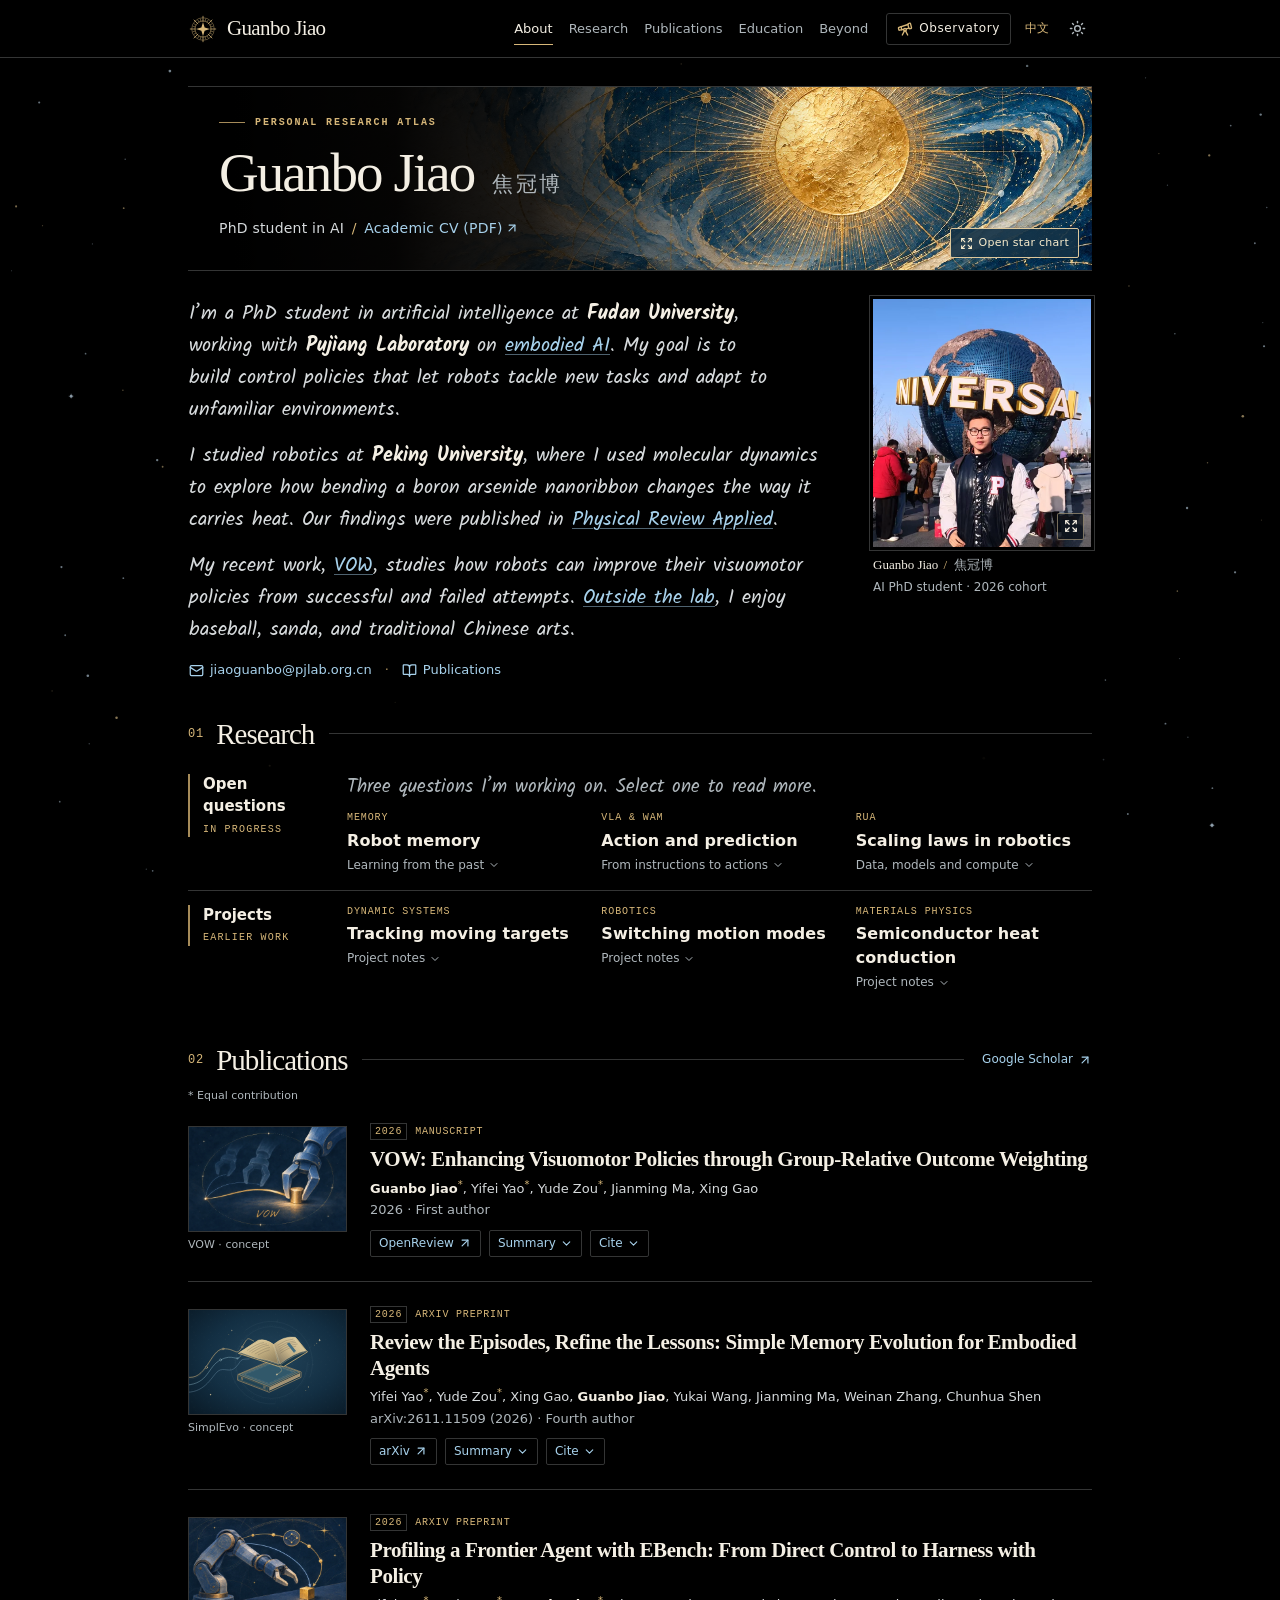
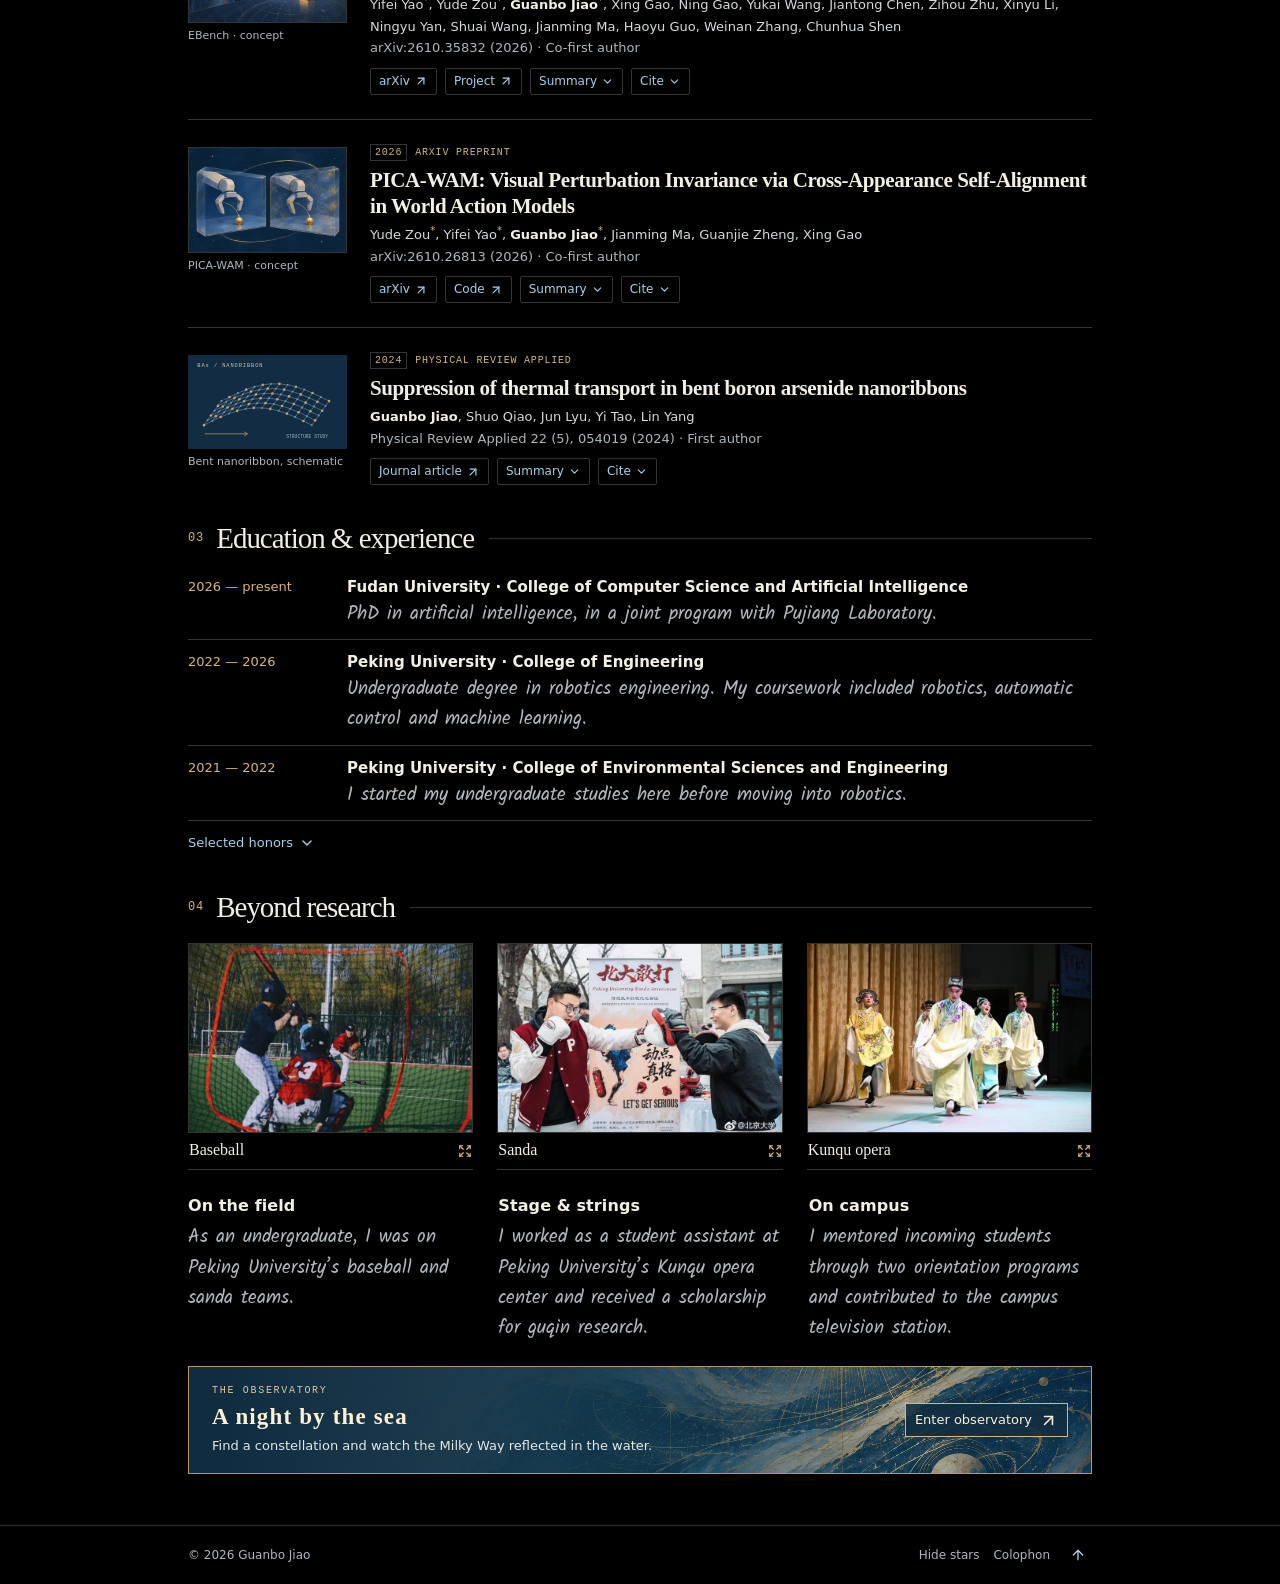
==== commit 248f03d8: "Feature semiconductor heat conduction in Projects and restore the undergraduate bio" ====
--- a/index.html
+++ b/index.html
@@ -1 +1 @@
-<!DOCTYPE html><!--LIBojd3go0Tt1yAsDEg8k--><html lang="en" data-ink="night"><head><meta charSet="utf-8"/><meta name="viewport" content="width=device-width, initial-scale=1"/><link rel="preload" as="image" href="/art/guanbo-universal.webp" fetchPriority="high"/><link rel="stylesheet" href="/_next/static/css/e1cadff1362fdf27.css" data-precedence="next"/><link rel="preload" as="script" fetchPriority="low" href="/_next/static/chunks/webpack-86388abb545c7db6.js"/><script src="/_next/static/chunks/4bd1b696-c023c6e3521b1417.js" async=""></script><script src="/_next/static/chunks/255-f7c4c205ddd80098.js" async=""></script><script src="/_next/static/chunks/main-app-b67554f29a6a5acc.js" async=""></script><script src="/_next/static/chunks/app/page-41fbdcf6bc28d400.js" async=""></script><meta name="theme-color" content="#000000"/><meta name="color-scheme" content="dark light"/><title>Guanbo Jiao 焦冠博</title><meta name="description" content="Academic homepage of Guanbo Jiao (焦冠博), a PhD student at Fudan University working with Pujiang Laboratory on embodied AI and general-purpose robot control. 焦冠博的个人学术主页。"/><link rel="canonical" href="https://bob-jiao.github.io/"/><meta property="og:title" content="Guanbo Jiao 焦冠博"/><meta property="og:description" content="Academic homepage of Guanbo Jiao (焦冠博), a PhD student at Fudan University working with Pujiang Laboratory on embodied AI and general-purpose robot control. 焦冠博的个人学术主页。"/><meta property="og:url" content="https://bob-jiao.github.io/"/><meta property="og:site_name" content="Guanbo Jiao 焦冠博"/><meta property="og:type" content="website"/><meta name="twitter:card" content="summary"/><meta name="twitter:title" content="Guanbo Jiao 焦冠博"/><meta name="twitter:description" content="Academic homepage of Guanbo Jiao (焦冠博), a PhD student at Fudan University working with Pujiang Laboratory on embodied AI and general-purpose robot control. 焦冠博的个人学术主页。"/><link rel="icon" href="/icon.svg?b6e4f2766a1cac37" type="image/svg+xml" sizes="any"/><script src="/_next/static/chunks/polyfills-42372ed130431b0a.js" noModule=""></script></head><body><div hidden=""><!--$--><!--/$--></div><script type="application/ld+json">{"@context":"https://schema.org","@graph":[{"@type":"WebSite","@id":"https://bob-jiao.github.io/#website","url":"https://bob-jiao.github.io/","name":"Guanbo Jiao 焦冠博","alternateName":["焦冠博","Guanbo Jiao"],"author":{"@id":"https://bob-jiao.github.io/#person"}},{"@type":"Person","@id":"https://bob-jiao.github.io/#person","url":"https://bob-jiao.github.io/","name":"Guanbo Jiao","alternateName":"焦冠博","sameAs":["https://github.com/Bob-Jiao","https://scholar.google.com/citations?user=o9DMpawAAAAJ"]}]}</script><div class="academic-site" lang="en"><canvas class="quiet-starfield" aria-hidden="true"></canvas><a href="#about" class="skip-main">Skip to biography</a><header class="academic-nav"><div class="nav-in"><a href="#about" class="wordmark" aria-label="Guanbo Jiao home"><svg width="30" height="30" viewBox="0 0 48 48" aria-hidden="true" class="sun-seal"><g fill="none" stroke="currentColor"><circle cx="24" cy="24" r="18" stroke-width=".65"></circle><circle cx="24" cy="24" r="13" stroke-width=".7"></circle><path d="M24 3v10" stroke-width="1.15" transform="rotate(0 24 24)"></path><path d="M24 7v5" stroke-width="0.65" transform="rotate(15 24 24)"></path><path d="M24 7v5" stroke-width="0.65" transform="rotate(30 24 24)"></path><path d="M24 3v10" stroke-width="1.15" transform="rotate(45 24 24)"></path><path d="M24 7v5" stroke-width="0.65" transform="rotate(60 24 24)"></path><path d="M24 7v5" stroke-width="0.65" transform="rotate(75 24 24)"></path><path d="M24 3v10" stroke-width="1.15" transform="rotate(90 24 24)"></path><path d="M24 7v5" stroke-width="0.65" transform="rotate(105 24 24)"></path><path d="M24 7v5" stroke-width="0.65" transform="rotate(120 24 24)"></path><path d="M24 3v10" stroke-width="1.15" transform="rotate(135 24 24)"></path><path d="M24 7v5" stroke-width="0.65" transform="rotate(150 24 24)"></path><path d="M24 7v5" stroke-width="0.65" transform="rotate(165 24 24)"></path><path d="M24 3v10" stroke-width="1.15" transform="rotate(180 24 24)"></path><path d="M24 7v5" stroke-width="0.65" transform="rotate(195 24 24)"></path><path d="M24 7v5" stroke-width="0.65" transform="rotate(210 24 24)"></path><path d="M24 3v10" stroke-width="1.15" transform="rotate(225 24 24)"></path><path d="M24 7v5" stroke-width="0.65" transform="rotate(240 24 24)"></path><path d="M24 7v5" stroke-width="0.65" transform="rotate(255 24 24)"></path><path d="M24 3v10" stroke-width="1.15" transform="rotate(270 24 24)"></path><path d="M24 7v5" stroke-width="0.65" transform="rotate(285 24 24)"></path><path d="M24 7v5" stroke-width="0.65" transform="rotate(300 24 24)"></path><path d="M24 3v10" stroke-width="1.15" transform="rotate(315 24 24)"></path><path d="M24 7v5" stroke-width="0.65" transform="rotate(330 24 24)"></path><path d="M24 7v5" stroke-width="0.65" transform="rotate(345 24 24)"></path><path d="m24 13 2.6 8.4L35 24l-8.4 2.6L24 35l-2.6-8.4L13 24l8.4-2.6Z" fill="currentColor" stroke="none"></path></g></svg><span>Guanbo Jiao</span></a><nav aria-label="Main navigation" class="desktop-links"><a href="#about" aria-current="location">About</a><a href="#research">Research</a><a href="#publications">Publications</a><a href="#experience">Education</a><a href="#beyond">Beyond</a></nav><div class="nav-tools"><button type="button" class="nav-observe"><svg xmlns="http://www.w3.org/2000/svg" width="16" height="16" viewBox="0 0 24 24" fill="none" stroke="currentColor" stroke-width="2" stroke-linecap="round" stroke-linejoin="round" class="lucide lucide-telescope" aria-hidden="true"><path d="m10.065 12.493-6.18 1.318a.934.934 0 0 1-1.108-.702l-.537-2.15a1.07 1.07 0 0 1 .691-1.265l13.504-4.44"></path><path d="m13.56 11.747 4.332-.924"></path><path d="m16 21-3.105-6.21"></path><path d="M16.485 5.94a2 2 0 0 1 1.455-2.425l1.09-.272a1 1 0 0 1 1.212.727l1.515 6.06a1 1 0 0 1-.727 1.213l-1.09.272a2 2 0 0 1-2.425-1.455z"></path><path d="m6.158 8.633 1.114 4.456"></path><path d="m8 21 3.105-6.21"></path><circle cx="12" cy="13" r="2"></circle></svg>Observatory</button><button type="button" class="language-toggle" lang="zh-CN" aria-label="切换到中文">中文</button><button type="button" class="theme-toggle" aria-label="Switch to day mode" title="Day mode"><svg xmlns="http://www.w3.org/2000/svg" width="17" height="17" viewBox="0 0 24 24" fill="none" stroke="currentColor" stroke-width="2" stroke-linecap="round" stroke-linejoin="round" class="lucide lucide-sun" aria-hidden="true"><circle cx="12" cy="12" r="4"></circle><path d="M12 2v2"></path><path d="M12 20v2"></path><path d="m4.93 4.93 1.41 1.41"></path><path d="m17.66 17.66 1.41 1.41"></path><path d="M2 12h2"></path><path d="M20 12h2"></path><path d="m6.34 17.66-1.41 1.41"></path><path d="m19.07 4.93-1.41 1.41"></path></svg></button><button type="button" class="mobile-menu" aria-controls="nav-small" aria-expanded="false" aria-label="Open menu"><svg xmlns="http://www.w3.org/2000/svg" width="19" height="19" viewBox="0 0 24 24" fill="none" stroke="currentColor" stroke-width="2" stroke-linecap="round" stroke-linejoin="round" class="lucide lucide-menu" aria-hidden="true"><path d="M4 5h16"></path><path d="M4 12h16"></path><path d="M4 19h16"></path></svg></button></div></div><div class="read-progress"></div></header><main class="academic-main"><section id="about" tabindex="-1" aria-labelledby="person-name"><div class="profile-mast"><div class="mast-art" aria-hidden="true" style="background-image:url(/art/celestial-atlas.webp)"></div><div class="mast-copy"><p class="plate-label"><span></span> PERSONAL RESEARCH ATLAS</p><h1 id="person-name"><span>Guanbo Jiao</span> <i lang="zh-CN">焦冠博</i></h1><p class="mast-role">PhD student in AI<span> / </span><a href="/cv/guanbo-jiao-cv.pdf" type="application/pdf" target="_blank" rel="noopener noreferrer">Academic CV (PDF)<svg xmlns="http://www.w3.org/2000/svg" width="14" height="14" viewBox="0 0 24 24" fill="none" stroke="currentColor" stroke-width="2" stroke-linecap="round" stroke-linejoin="round" class="lucide lucide-arrow-up-right" aria-hidden="true"><path d="M7 7h10v10"></path><path d="M7 17 17 7"></path></svg></a></p></div><button type="button" class="plate-expand"><svg xmlns="http://www.w3.org/2000/svg" width="13" height="13" viewBox="0 0 24 24" fill="none" stroke="currentColor" stroke-width="2" stroke-linecap="round" stroke-linejoin="round" class="lucide lucide-expand" aria-hidden="true"><path d="m15 15 6 6"></path><path d="m15 9 6-6"></path><path d="M21 16v5h-5"></path><path d="M21 8V3h-5"></path><path d="M3 16v5h5"></path><path d="m3 21 6-6"></path><path d="M3 8V3h5"></path><path d="M9 9 3 3"></path></svg> <!-- -->Open star chart</button></div><div class="bio-grid"><aside class="profile-aside"><figure class="portrait"><button type="button" class="portrait-open" aria-haspopup="dialog" aria-label="View the full photograph"><img src="/art/guanbo-universal.webp" width="1800" height="1015" fetchPriority="high" alt="Guanbo standing in front of the Universal globe on a sunny day"/><span class="portrait-zoom" aria-hidden="true"><svg xmlns="http://www.w3.org/2000/svg" width="14" height="14" viewBox="0 0 24 24" fill="none" stroke="currentColor" stroke-width="2" stroke-linecap="round" stroke-linejoin="round" class="lucide lucide-expand" aria-hidden="true"><path d="m15 15 6 6"></path><path d="m15 9 6-6"></path><path d="M21 16v5h-5"></path><path d="M21 8V3h-5"></path><path d="M3 16v5h5"></path><path d="m3 21 6-6"></path><path d="M3 8V3h5"></path><path d="M9 9 3 3"></path></svg></span></button></figure><p>Guanbo Jiao<!-- --> <span>/</span> <span lang="zh-CN" class="photo-signature">焦冠博</span></p><small>AI PhD student · 2026 cohort</small><dialog class="photo-dialog" aria-label="Full photograph of Guanbo"><figure><img src="/art/guanbo-universal.webp" width="1800" height="1015" loading="lazy" alt="Guanbo standing in front of the Universal globe on a sunny day"/><figcaption><span>At the Universal globe</span><button type="button" aria-label="Close photograph"><svg xmlns="http://www.w3.org/2000/svg" width="17" height="17" viewBox="0 0 24 24" fill="none" stroke="currentColor" stroke-width="2" stroke-linecap="round" stroke-linejoin="round" class="lucide lucide-x" aria-hidden="true"><path d="M18 6 6 18"></path><path d="m6 6 12 12"></path></svg>Close</button></figcaption></figure></dialog></aside><div class="bio-prose"><p>I’m a PhD student in artificial intelligence at<!-- --> <strong>Fudan University</strong>, working with<!-- --> <strong>Pujiang Laboratory</strong> on<!-- --> <a href="#research">embodied AI</a>. My goal is to build control policies that let robots tackle new tasks and adapt to unfamiliar environments.</p><p>As a robotics undergraduate at <strong>Peking University</strong>, I worked with Professor Lin Yang on heat conduction in semiconductors. We used molecular dynamics simulations to show how bending reduces the thermal conductivity of boron arsenide nanoribbons. I was the first author of our paper in<!-- --> <a href="#boron-arsenide-title"><i>Physical Review Applied</i></a>.</p><p>My recent work, <a href="#publications">VOW</a>, studies how robots can improve their visuomotor policies from successful and failed attempts. <a href="#beyond">Outside the lab</a>, I enjoy baseball, sanda, and traditional Chinese arts.</p><div class="bio-links"><a href="mailto:jiaoguanbo@pjlab.org.cn"><svg xmlns="http://www.w3.org/2000/svg" width="15" height="15" viewBox="0 0 24 24" fill="none" stroke="currentColor" stroke-width="2" stroke-linecap="round" stroke-linejoin="round" class="lucide lucide-mail" aria-hidden="true"><path d="m22 7-8.991 5.727a2 2 0 0 1-2.009 0L2 7"></path><rect x="2" y="4" width="20" height="16" rx="2"></rect></svg>jiaoguanbo@pjlab.org.cn</a><span>·</span><a href="#publications"><svg xmlns="http://www.w3.org/2000/svg" width="15" height="15" viewBox="0 0 24 24" fill="none" stroke="currentColor" stroke-width="2" stroke-linecap="round" stroke-linejoin="round" class="lucide lucide-book-open" aria-hidden="true"><path d="M12 7v14"></path><path d="M3 18a1 1 0 0 1-1-1V4a1 1 0 0 1 1-1h5a4 4 0 0 1 4 4 4 4 0 0 1 4-4h5a1 1 0 0 1 1 1v13a1 1 0 0 1-1 1h-6a3 3 0 0 0-3 3 3 3 0 0 0-3-3z"></path></svg>Publications</a></div></div></div></section><section id="research" class="academic-section" tabindex="-1" aria-label="Research"><div class="chapter-title"><span class="chapter-no">01</span><h2>Research</h2><span class="chapter-rule"></span></div><div class="ledger-row"><div class="ledger-label">Open questions<small>IN PROGRESS</small></div><div class="ledger-body"><p>Three questions I’m working on. Select one to read more.</p><div class="research-columns"><button type="button" class="text-choice " aria-expanded="false" aria-controls="research-detail"><span class="micro">MEMORY</span><strong>Robot memory</strong><span class="choice-desc">Learning from the past<!-- --> <svg xmlns="http://www.w3.org/2000/svg" width="12" height="12" viewBox="0 0 24 24" fill="none" stroke="currentColor" stroke-width="2" stroke-linecap="round" stroke-linejoin="round" class="lucide lucide-chevron-down" aria-hidden="true"><path d="m6 9 6 6 6-6"></path></svg></span></button><button type="button" class="text-choice " aria-expanded="false" aria-controls="research-detail"><span class="micro">VLA &amp; WAM</span><strong>Action and prediction</strong><span class="choice-desc">From instructions to actions<!-- --> <svg xmlns="http://www.w3.org/2000/svg" width="12" height="12" viewBox="0 0 24 24" fill="none" stroke="currentColor" stroke-width="2" stroke-linecap="round" stroke-linejoin="round" class="lucide lucide-chevron-down" aria-hidden="true"><path d="m6 9 6 6 6-6"></path></svg></span></button><button type="button" class="text-choice " aria-expanded="false" aria-controls="research-detail"><span class="micro">RUA</span><strong>Scaling laws in robotics</strong><span class="choice-desc">Data, models and compute<!-- --> <svg xmlns="http://www.w3.org/2000/svg" width="12" height="12" viewBox="0 0 24 24" fill="none" stroke="currentColor" stroke-width="2" stroke-linecap="round" stroke-linejoin="round" class="lucide lucide-chevron-down" aria-hidden="true"><path d="m6 9 6 6 6-6"></path></svg></span></button></div></div></div><div class="ledger-row"><div class="ledger-label">Projects<small>EARLIER WORK</small></div><div class="ledger-body"><div class="research-columns"><button type="button" class="text-choice " aria-expanded="false" aria-controls="method-detail"><span class="micro">DYNAMIC SYSTEMS</span><strong>Tracking moving targets</strong><span class="choice-desc">Project notes<!-- --> <svg xmlns="http://www.w3.org/2000/svg" width="12" height="12" viewBox="0 0 24 24" fill="none" stroke="currentColor" stroke-width="2" stroke-linecap="round" stroke-linejoin="round" class="lucide lucide-chevron-down" aria-hidden="true"><path d="m6 9 6 6 6-6"></path></svg></span></button><button type="button" class="text-choice " aria-expanded="false" aria-controls="method-detail"><span class="micro">ROBOTICS</span><strong>Switching motion modes</strong><span class="choice-desc">Project notes<!-- --> <svg xmlns="http://www.w3.org/2000/svg" width="12" height="12" viewBox="0 0 24 24" fill="none" stroke="currentColor" stroke-width="2" stroke-linecap="round" stroke-linejoin="round" class="lucide lucide-chevron-down" aria-hidden="true"><path d="m6 9 6 6 6-6"></path></svg></span></button><button type="button" class="text-choice " aria-expanded="false" aria-controls="method-detail"><span class="micro">COMPUTER VISION</span><strong>Visual recognition</strong><span class="choice-desc">Project notes<!-- --> <svg xmlns="http://www.w3.org/2000/svg" width="12" height="12" viewBox="0 0 24 24" fill="none" stroke="currentColor" stroke-width="2" stroke-linecap="round" stroke-linejoin="round" class="lucide lucide-chevron-down" aria-hidden="true"><path d="m6 9 6 6 6-6"></path></svg></span></button></div></div></div></section><section id="publications" class="academic-section" tabindex="-1" aria-label="Publications"><div class="publications-intro"><div class="publications-heading"><div class="chapter-title"><span class="chapter-no">02</span><h2>Publications</h2><span class="chapter-rule"></span></div><a class="scholar-link" href="https://scholar.google.com/citations?user=o9DMpawAAAAJ&amp;hl=en" target="_blank" rel="noopener noreferrer">Google Scholar <svg xmlns="http://www.w3.org/2000/svg" width="14" height="14" viewBox="0 0 24 24" fill="none" stroke="currentColor" stroke-width="2" stroke-linecap="round" stroke-linejoin="round" class="lucide lucide-arrow-up-right" aria-hidden="true"><path d="M7 7h10v10"></path><path d="M7 17 17 7"></path></svg></a></div><p class="publication-note">* <!-- -->Equal contribution</p></div><article class="publication" aria-labelledby="vow-title"><figure class="pub-figure pub-illustration"><img src="/art/vow-concept.webp" alt="Blue and gold concept illustration of several nearby robot grasping attempts, with a successful action highlighted in gold." width="960" height="640" loading="lazy" decoding="async"/><figcaption>VOW<!-- --> · <!-- -->concept</figcaption></figure><div class="pub-body"><div class="pub-meta"><span>2026</span><b>MANUSCRIPT</b></div><h3 id="vow-title"><a href="https://openreview.net/forum?id=PyFrdiIX7z" target="_blank" rel="noopener noreferrer">VOW: Enhancing Visuomotor Policies through Group-Relative Outcome Weighting</a></h3><p class="authors"><strong>Guanbo Jiao</strong><sup>*</sup>, <!-- -->Yifei Yao<sup>*</sup>, <!-- -->Yude Zou<sup>*</sup>, <!-- -->Jianming Ma<!-- -->, <!-- -->Xing Gao</p><p class="journal">2026<!-- --> <span>·<!-- --> <!-- -->First author</span></p><div class="publication-actions"><a class="paper-action" href="https://openreview.net/forum?id=PyFrdiIX7z" target="_blank" rel="noopener noreferrer">OpenReview<!-- --> <svg xmlns="http://www.w3.org/2000/svg" width="14" height="14" viewBox="0 0 24 24" fill="none" stroke="currentColor" stroke-width="2" stroke-linecap="round" stroke-linejoin="round" class="lucide lucide-arrow-up-right" aria-hidden="true"><path d="M7 7h10v10"></path><path d="M7 17 17 7"></path></svg></a><button type="button" class="paper-action" aria-expanded="false" aria-controls="vow-summary">Summary<!-- --> <svg xmlns="http://www.w3.org/2000/svg" width="13" height="13" viewBox="0 0 24 24" fill="none" stroke="currentColor" stroke-width="2" stroke-linecap="round" stroke-linejoin="round" class="lucide lucide-chevron-down" aria-hidden="true"><path d="m6 9 6 6 6-6"></path></svg></button><button type="button" class="paper-action" aria-expanded="false" aria-controls="vow-citation">Cite<!-- --> <svg xmlns="http://www.w3.org/2000/svg" width="13" height="13" viewBox="0 0 24 24" fill="none" stroke="currentColor" stroke-width="2" stroke-linecap="round" stroke-linejoin="round" class="lucide lucide-chevron-down" aria-hidden="true"><path d="m6 9 6 6 6-6"></path></svg></button></div></div></article><article class="publication" aria-labelledby="simplevo-title"><figure class="pub-figure pub-illustration"><img src="/art/simplevo-concept.svg" alt="Episode traces converge on two books representing task and working memory." width="960" height="640" loading="lazy" decoding="async"/><figcaption>SimplEvo<!-- --> · <!-- -->concept</figcaption></figure><div class="pub-body"><div class="pub-meta"><span>2026</span><b>ARXIV PREPRINT</b></div><h3 id="simplevo-title"><a href="https://arxiv.org/abs/2611.11509" target="_blank" rel="noopener noreferrer">Review the Episodes, Refine the Lessons: Simple Memory Evolution for Embodied Agents</a></h3><p class="authors">Yifei Yao<sup>*</sup>, <!-- -->Yude Zou<sup>*</sup>, <!-- -->Xing Gao<!-- -->, <strong>Guanbo Jiao</strong>, <!-- -->Yukai Wang<!-- -->, <!-- -->Jianming Ma<!-- -->, <!-- -->Weinan Zhang<!-- -->, <!-- -->Chunhua Shen</p><p class="journal">arXiv:2611.11509 (2026)<!-- --> <span>·<!-- --> <!-- -->Fourth author</span></p><div class="publication-actions"><a class="paper-action" href="https://arxiv.org/abs/2611.11509" target="_blank" rel="noopener noreferrer">arXiv<!-- --> <svg xmlns="http://www.w3.org/2000/svg" width="14" height="14" viewBox="0 0 24 24" fill="none" stroke="currentColor" stroke-width="2" stroke-linecap="round" stroke-linejoin="round" class="lucide lucide-arrow-up-right" aria-hidden="true"><path d="M7 7h10v10"></path><path d="M7 17 17 7"></path></svg></a><button type="button" class="paper-action" aria-expanded="false" aria-controls="simplevo-summary">Summary<!-- --> <svg xmlns="http://www.w3.org/2000/svg" width="13" height="13" viewBox="0 0 24 24" fill="none" stroke="currentColor" stroke-width="2" stroke-linecap="round" stroke-linejoin="round" class="lucide lucide-chevron-down" aria-hidden="true"><path d="m6 9 6 6 6-6"></path></svg></button><button type="button" class="paper-action" aria-expanded="false" aria-controls="simplevo-citation">Cite<!-- --> <svg xmlns="http://www.w3.org/2000/svg" width="13" height="13" viewBox="0 0 24 24" fill="none" stroke="currentColor" stroke-width="2" stroke-linecap="round" stroke-linejoin="round" class="lucide lucide-chevron-down" aria-hidden="true"><path d="m6 9 6 6 6-6"></path></svg></button></div></div></article><article class="publication" aria-labelledby="ebench-title"><figure class="pub-figure pub-illustration"><img src="/art/ebench-concept.webp" alt="Blue and gold concept illustration of a robot arm reaching for a cube, with direct and policy-guided action paths." width="960" height="640" loading="lazy" decoding="async"/><figcaption>EBench<!-- --> · <!-- -->concept</figcaption></figure><div class="pub-body"><div class="pub-meta"><span>2026</span><b>ARXIV PREPRINT</b></div><h3 id="ebench-title"><a href="https://arxiv.org/abs/2610.35832" target="_blank" rel="noopener noreferrer">Profiling a Frontier Agent with EBench: From Direct Control to Harness with Policy</a></h3><p class="authors">Yifei Yao<sup>*</sup>, <!-- -->Yude Zou<sup>*</sup>, <strong>Guanbo Jiao</strong><sup>*</sup>, <!-- -->Xing Gao<!-- -->, <!-- -->Ning Gao<!-- -->, <!-- -->Yukai Wang<!-- -->, <!-- -->Jiantong Chen<!-- -->, <!-- -->Zihou Zhu<!-- -->, <!-- -->Xinyu Li<!-- -->, <!-- -->Ningyu Yan<!-- -->, <!-- -->Shuai Wang<!-- -->, <!-- -->Jianming Ma<!-- -->, <!-- -->Haoyu Guo<!-- -->, <!-- -->Weinan Zhang<!-- -->, <!-- -->Chunhua Shen</p><p class="journal">arXiv:2610.35832 (2026)<!-- --> <span>·<!-- --> <!-- -->Co-first author</span></p><div class="publication-actions"><a class="paper-action" href="https://arxiv.org/abs/2610.35832" target="_blank" rel="noopener noreferrer">arXiv<!-- --> <svg xmlns="http://www.w3.org/2000/svg" width="14" height="14" viewBox="0 0 24 24" fill="none" stroke="currentColor" stroke-width="2" stroke-linecap="round" stroke-linejoin="round" class="lucide lucide-arrow-up-right" aria-hidden="true"><path d="M7 7h10v10"></path><path d="M7 17 17 7"></path></svg></a><a class="paper-action" href="https://internrobotics.github.io/EBench-Astra-Tech-Report/" target="_blank" rel="noopener noreferrer">Project<!-- --> <svg xmlns="http://www.w3.org/2000/svg" width="14" height="14" viewBox="0 0 24 24" fill="none" stroke="currentColor" stroke-width="2" stroke-linecap="round" stroke-linejoin="round" class="lucide lucide-arrow-up-right" aria-hidden="true"><path d="M7 7h10v10"></path><path d="M7 17 17 7"></path></svg></a><button type="button" class="paper-action" aria-expanded="false" aria-controls="ebench-summary">Summary<!-- --> <svg xmlns="http://www.w3.org/2000/svg" width="13" height="13" viewBox="0 0 24 24" fill="none" stroke="currentColor" stroke-width="2" stroke-linecap="round" stroke-linejoin="round" class="lucide lucide-chevron-down" aria-hidden="true"><path d="m6 9 6 6 6-6"></path></svg></button><button type="button" class="paper-action" aria-expanded="false" aria-controls="ebench-citation">Cite<!-- --> <svg xmlns="http://www.w3.org/2000/svg" width="13" height="13" viewBox="0 0 24 24" fill="none" stroke="currentColor" stroke-width="2" stroke-linecap="round" stroke-linejoin="round" class="lucide lucide-chevron-down" aria-hidden="true"><path d="m6 9 6 6 6-6"></path></svg></button></div></div></article><article class="publication" aria-labelledby="pica-wam-title"><figure class="pub-figure pub-illustration"><img src="/art/pica-wam-concept.webp" alt="Blue and gold concept illustration of matching robot actions in two scenes with different visual appearances." width="960" height="640" loading="lazy" decoding="async"/><figcaption>PICA-WAM<!-- --> · <!-- -->concept</figcaption></figure><div class="pub-body"><div class="pub-meta"><span>2026</span><b>ARXIV PREPRINT</b></div><h3 id="pica-wam-title"><a href="https://arxiv.org/abs/2610.26813" target="_blank" rel="noopener noreferrer">PICA-WAM: Visual Perturbation Invariance via Cross-Appearance Self-Alignment in World Action Models</a></h3><p class="authors">Yude Zou<sup>*</sup>, <!-- -->Yifei Yao<sup>*</sup>, <strong>Guanbo Jiao</strong><sup>*</sup>, <!-- -->Jianming Ma<!-- -->, <!-- -->Guanjie Zheng<!-- -->, <!-- -->Xing Gao</p><p class="journal">arXiv:2610.26813 (2026)<!-- --> <span>·<!-- --> <!-- -->Co-first author</span></p><div class="publication-actions"><a class="paper-action" href="https://arxiv.org/abs/2610.26813" target="_blank" rel="noopener noreferrer">arXiv<!-- --> <svg xmlns="http://www.w3.org/2000/svg" width="14" height="14" viewBox="0 0 24 24" fill="none" stroke="currentColor" stroke-width="2" stroke-linecap="round" stroke-linejoin="round" class="lucide lucide-arrow-up-right" aria-hidden="true"><path d="M7 7h10v10"></path><path d="M7 17 17 7"></path></svg></a><a class="paper-action" href="https://github.com/YudeZou/PICA-WAM-release" target="_blank" rel="noopener noreferrer">Code<!-- --> <svg xmlns="http://www.w3.org/2000/svg" width="14" height="14" viewBox="0 0 24 24" fill="none" stroke="currentColor" stroke-width="2" stroke-linecap="round" stroke-linejoin="round" class="lucide lucide-arrow-up-right" aria-hidden="true"><path d="M7 7h10v10"></path><path d="M7 17 17 7"></path></svg></a><button type="button" class="paper-action" aria-expanded="false" aria-controls="pica-wam-summary">Summary<!-- --> <svg xmlns="http://www.w3.org/2000/svg" width="13" height="13" viewBox="0 0 24 24" fill="none" stroke="currentColor" stroke-width="2" stroke-linecap="round" stroke-linejoin="round" class="lucide lucide-chevron-down" aria-hidden="true"><path d="m6 9 6 6 6-6"></path></svg></button><button type="button" class="paper-action" aria-expanded="false" aria-controls="pica-wam-citation">Cite<!-- --> <svg xmlns="http://www.w3.org/2000/svg" width="13" height="13" viewBox="0 0 24 24" fill="none" stroke="currentColor" stroke-width="2" stroke-linecap="round" stroke-linejoin="round" class="lucide lucide-chevron-down" aria-hidden="true"><path d="m6 9 6 6 6-6"></path></svg></button></div></div></article><article class="publication" aria-labelledby="boron-arsenide-title"><figure class="pub-figure"><svg role="img" aria-label="Illustration of a bent boron arsenide nanoribbon" viewBox="0 0 238 140"><rect width="238" height="140" fill="#122c43"></rect><g fill="none" stroke="#7593a6" stroke-width=".8"><line x1="24" y1="105" x2="36.4" y2="98.7777927285235"></line><line x1="24" y1="105" x2="29.2" y2="97.8"></line><line x1="36.4" y1="98.7777927285235" x2="48.8" y2="92.91719752686201"></line><line x1="36.4" y1="98.7777927285235" x2="41.6" y2="91.57779272852349"></line><line x1="48.8" y1="92.91719752686201" x2="61.2" y2="87.75881088573932"></line><line x1="48.8" y1="92.91719752686201" x2="54" y2="85.71719752686201"></line><line x1="61.2" y1="87.75881088573932" x2="73.6" y2="83.60241948676493"></line><line x1="61.2" y1="87.75881088573932" x2="66.4" y2="80.55881088573932"></line><line x1="73.6" y1="83.60241948676493" x2="86" y2="80.68957769017922"></line><line x1="73.6" y1="83.60241948676493" x2="78.8" y2="76.40241948676493"></line><line x1="86" y1="80.68957769017922" x2="98.4" y2="79.1895692734506"></line><line x1="86" y1="80.68957769017922" x2="91.2" y2="73.4895776901792"></line><line x1="98.4" y1="79.1895692734506" x2="110.8" y2="79.1895692734506"></line><line x1="98.4" y1="79.1895692734506" x2="103.60000000000001" y2="71.9895692734506"></line><line x1="110.8" y1="79.1895692734506" x2="123.2" y2="80.68957769017922"></line><line x1="110.8" y1="79.1895692734506" x2="116" y2="71.9895692734506"></line><line x1="123.2" y1="80.68957769017922" x2="135.60000000000002" y2="83.60241948676493"></line><line x1="123.2" y1="80.68957769017922" x2="128.4" y2="73.4895776901792"></line><line x1="135.60000000000002" y1="83.60241948676493" x2="148" y2="87.75881088573932"></line><line x1="135.60000000000002" y1="83.60241948676493" x2="140.8" y2="76.40241948676493"></line><line x1="148" y1="87.75881088573932" x2="160.4" y2="92.91719752686201"></line><line x1="148" y1="87.75881088573932" x2="153.2" y2="80.55881088573932"></line><line x1="160.4" y1="92.91719752686201" x2="172.8" y2="98.7777927285235"></line><line x1="160.4" y1="92.91719752686201" x2="165.6" y2="85.71719752686201"></line><line x1="172.8" y1="98.7777927285235" x2="185.20000000000002" y2="105"></line><line x1="172.8" y1="98.7777927285235" x2="178" y2="91.57779272852349"></line><line x1="185.20000000000002" y1="105" x2="190.4" y2="97.8"></line><line x1="29.2" y1="97.8" x2="41.6" y2="91.57779272852349"></line><line x1="29.2" y1="97.8" x2="34.4" y2="90.6"></line><line x1="41.6" y1="91.57779272852349" x2="54" y2="85.71719752686201"></line><line x1="41.6" y1="91.57779272852349" x2="46.8" y2="84.37779272852349"></line><line x1="54" y1="85.71719752686201" x2="66.4" y2="80.55881088573932"></line><line x1="54" y1="85.71719752686201" x2="59.199999999999996" y2="78.517197526862"></line><line x1="66.4" y1="80.55881088573932" x2="78.8" y2="76.40241948676493"></line><line x1="66.4" y1="80.55881088573932" x2="71.60000000000001" y2="73.35881088573932"></line><line x1="78.8" y1="76.40241948676493" x2="91.2" y2="73.4895776901792"></line><line x1="78.8" y1="76.40241948676493" x2="84" y2="69.20241948676492"></line><line x1="91.2" y1="73.4895776901792" x2="103.60000000000001" y2="71.9895692734506"></line><line x1="91.2" y1="73.4895776901792" x2="96.4" y2="66.28957769017921"></line><line x1="103.60000000000001" y1="71.9895692734506" x2="116" y2="71.9895692734506"></line><line x1="103.60000000000001" y1="71.9895692734506" x2="108.80000000000001" y2="64.7895692734506"></line><line x1="116" y1="71.9895692734506" x2="128.4" y2="73.4895776901792"></line><line x1="116" y1="71.9895692734506" x2="121.2" y2="64.7895692734506"></line><line x1="128.4" y1="73.4895776901792" x2="140.8" y2="76.40241948676493"></line><line x1="128.4" y1="73.4895776901792" x2="133.6" y2="66.28957769017921"></line><line x1="140.8" y1="76.40241948676493" x2="153.2" y2="80.55881088573932"></line><line x1="140.8" y1="76.40241948676493" x2="146.00000000000003" y2="69.20241948676492"></line><line x1="153.2" y1="80.55881088573932" x2="165.6" y2="85.71719752686201"></line><line x1="153.2" y1="80.55881088573932" x2="158.4" y2="73.35881088573932"></line><line x1="165.6" y1="85.71719752686201" x2="178" y2="91.57779272852349"></line><line x1="165.6" y1="85.71719752686201" x2="170.8" y2="78.517197526862"></line><line x1="178" y1="91.57779272852349" x2="190.4" y2="97.8"></line><line x1="178" y1="91.57779272852349" x2="183.20000000000002" y2="84.37779272852349"></line><line x1="190.4" y1="97.8" x2="195.60000000000002" y2="90.6"></line><line x1="34.4" y1="90.6" x2="46.8" y2="84.37779272852349"></line><line x1="34.4" y1="90.6" x2="39.6" y2="83.4"></line><line x1="46.8" y1="84.37779272852349" x2="59.199999999999996" y2="78.517197526862"></line><line x1="46.8" y1="84.37779272852349" x2="52" y2="77.1777927285235"></line><line x1="59.199999999999996" y1="78.517197526862" x2="71.60000000000001" y2="73.35881088573932"></line><line x1="59.199999999999996" y1="78.517197526862" x2="64.4" y2="71.31719752686202"></line><line x1="71.60000000000001" y1="73.35881088573932" x2="84" y2="69.20241948676492"></line><line x1="71.60000000000001" y1="73.35881088573932" x2="76.80000000000001" y2="66.15881088573933"></line><line x1="84" y1="69.20241948676492" x2="96.4" y2="66.28957769017921"></line><line x1="84" y1="69.20241948676492" x2="89.19999999999999" y2="62.002419486764936"></line><line x1="96.4" y1="66.28957769017921" x2="108.80000000000001" y2="64.7895692734506"></line><line x1="96.4" y1="66.28957769017921" x2="101.6" y2="59.08957769017922"></line><line x1="108.80000000000001" y1="64.7895692734506" x2="121.2" y2="64.7895692734506"></line><line x1="108.80000000000001" y1="64.7895692734506" x2="114" y2="57.58956927345061"></line><line x1="121.2" y1="64.7895692734506" x2="133.6" y2="66.28957769017921"></line><line x1="121.2" y1="64.7895692734506" x2="126.4" y2="57.58956927345061"></line><line x1="133.6" y1="66.28957769017921" x2="146.00000000000003" y2="69.20241948676492"></line><line x1="133.6" y1="66.28957769017921" x2="138.8" y2="59.08957769017922"></line><line x1="146.00000000000003" y1="69.20241948676492" x2="158.4" y2="73.35881088573932"></line><line x1="146.00000000000003" y1="69.20241948676492" x2="151.20000000000002" y2="62.002419486764936"></line><line x1="158.4" y1="73.35881088573932" x2="170.8" y2="78.517197526862"></line><line x1="158.4" y1="73.35881088573932" x2="163.6" y2="66.15881088573933"></line><line x1="170.8" y1="78.517197526862" x2="183.20000000000002" y2="84.37779272852349"></line><line x1="170.8" y1="78.517197526862" x2="176" y2="71.31719752686202"></line><line x1="183.20000000000002" y1="84.37779272852349" x2="195.60000000000002" y2="90.6"></line><line x1="183.20000000000002" y1="84.37779272852349" x2="188.4" y2="77.1777927285235"></line><line x1="195.60000000000002" y1="90.6" x2="200.8" y2="83.4"></line><line x1="39.6" y1="83.4" x2="52" y2="77.1777927285235"></line><line x1="39.6" y1="83.4" x2="44.8" y2="76.2"></line><line x1="52" y1="77.1777927285235" x2="64.4" y2="71.31719752686202"></line><line x1="52" y1="77.1777927285235" x2="57.2" y2="69.9777927285235"></line><line x1="64.4" y1="71.31719752686202" x2="76.80000000000001" y2="66.15881088573933"></line><line x1="64.4" y1="71.31719752686202" x2="69.6" y2="64.11719752686201"></line><line x1="76.80000000000001" y1="66.15881088573933" x2="89.19999999999999" y2="62.002419486764936"></line><line x1="76.80000000000001" y1="66.15881088573933" x2="82" y2="58.958810885739325"></line><line x1="89.19999999999999" y1="62.002419486764936" x2="101.6" y2="59.08957769017922"></line><line x1="89.19999999999999" y1="62.002419486764936" x2="94.39999999999999" y2="54.80241948676493"></line><line x1="101.6" y1="59.08957769017922" x2="114" y2="57.58956927345061"></line><line x1="101.6" y1="59.08957769017922" x2="106.8" y2="51.889577690179216"></line><line x1="114" y1="57.58956927345061" x2="126.4" y2="57.58956927345061"></line><line x1="114" y1="57.58956927345061" x2="119.2" y2="50.389569273450604"></line><line x1="126.4" y1="57.58956927345061" x2="138.8" y2="59.08957769017922"></line><line x1="126.4" y1="57.58956927345061" x2="131.6" y2="50.389569273450604"></line><line x1="138.8" y1="59.08957769017922" x2="151.20000000000002" y2="62.002419486764936"></line><line x1="138.8" y1="59.08957769017922" x2="144" y2="51.889577690179216"></line><line x1="151.20000000000002" y1="62.002419486764936" x2="163.6" y2="66.15881088573933"></line><line x1="151.20000000000002" y1="62.002419486764936" x2="156.40000000000003" y2="54.80241948676493"></line><line x1="163.6" y1="66.15881088573933" x2="176" y2="71.31719752686202"></line><line x1="163.6" y1="66.15881088573933" x2="168.8" y2="58.958810885739325"></line><line x1="176" y1="71.31719752686202" x2="188.4" y2="77.1777927285235"></line><line x1="176" y1="71.31719752686202" x2="181.20000000000002" y2="64.11719752686201"></line><line x1="188.4" y1="77.1777927285235" x2="200.8" y2="83.4"></line><line x1="188.4" y1="77.1777927285235" x2="193.60000000000002" y2="69.9777927285235"></line><line x1="200.8" y1="83.4" x2="206.00000000000003" y2="76.2"></line><line x1="44.8" y1="76.2" x2="57.2" y2="69.9777927285235"></line><line x1="44.8" y1="76.2" x2="50" y2="69"></line><line x1="57.2" y1="69.9777927285235" x2="69.6" y2="64.11719752686201"></line><line x1="57.2" y1="69.9777927285235" x2="62.4" y2="62.7777927285235"></line><line x1="69.6" y1="64.11719752686201" x2="82" y2="58.958810885739325"></line><line x1="69.6" y1="64.11719752686201" x2="74.8" y2="56.91719752686202"></line><line x1="82" y1="58.958810885739325" x2="94.39999999999999" y2="54.80241948676493"></line><line x1="82" y1="58.958810885739325" x2="87.2" y2="51.75881088573932"></line><line x1="94.39999999999999" y1="54.80241948676493" x2="106.8" y2="51.889577690179216"></line><line x1="94.39999999999999" y1="54.80241948676493" x2="99.6" y2="47.60241948676493"></line><line x1="106.8" y1="51.889577690179216" x2="119.2" y2="50.389569273450604"></line><line x1="106.8" y1="51.889577690179216" x2="112" y2="44.68957769017921"></line><line x1="119.2" y1="50.389569273450604" x2="131.6" y2="50.389569273450604"></line><line x1="119.2" y1="50.389569273450604" x2="124.4" y2="43.1895692734506"></line><line x1="131.6" y1="50.389569273450604" x2="144" y2="51.889577690179216"></line><line x1="131.6" y1="50.389569273450604" x2="136.8" y2="43.1895692734506"></line><line x1="144" y1="51.889577690179216" x2="156.40000000000003" y2="54.80241948676493"></line><line x1="144" y1="51.889577690179216" x2="149.2" y2="44.68957769017921"></line><line x1="156.40000000000003" y1="54.80241948676493" x2="168.8" y2="58.958810885739325"></line><line x1="156.40000000000003" y1="54.80241948676493" x2="161.60000000000002" y2="47.60241948676493"></line><line x1="168.8" y1="58.958810885739325" x2="181.20000000000002" y2="64.11719752686201"></line><line x1="168.8" y1="58.958810885739325" x2="174" y2="51.75881088573932"></line><line x1="181.20000000000002" y1="64.11719752686201" x2="193.60000000000002" y2="69.9777927285235"></line><line x1="181.20000000000002" y1="64.11719752686201" x2="186.4" y2="56.91719752686201"></line><line x1="193.60000000000002" y1="69.9777927285235" x2="206.00000000000003" y2="76.2"></line><line x1="193.60000000000002" y1="69.9777927285235" x2="198.8" y2="62.7777927285235"></line><line x1="206.00000000000003" y1="76.2" x2="211.20000000000002" y2="69"></line><line x1="50" y1="69" x2="62.4" y2="62.7777927285235"></line><line x1="62.4" y1="62.7777927285235" x2="74.8" y2="56.91719752686202"></line><line x1="74.8" y1="56.91719752686202" x2="87.2" y2="51.75881088573932"></line><line x1="87.2" y1="51.75881088573932" x2="99.6" y2="47.60241948676493"></line><line x1="99.6" y1="47.60241948676493" x2="112" y2="44.68957769017921"></line><line x1="112" y1="44.68957769017921" x2="124.4" y2="43.1895692734506"></line><line x1="124.4" y1="43.1895692734506" x2="136.8" y2="43.1895692734506"></line><line x1="136.8" y1="43.1895692734506" x2="149.2" y2="44.68957769017921"></line><line x1="149.2" y1="44.68957769017921" x2="161.60000000000002" y2="47.60241948676493"></line><line x1="161.60000000000002" y1="47.60241948676493" x2="174" y2="51.75881088573932"></line><line x1="174" y1="51.75881088573932" x2="186.4" y2="56.91719752686201"></line><line x1="186.4" y1="56.91719752686201" x2="198.8" y2="62.7777927285235"></line><line x1="198.8" y1="62.7777927285235" x2="211.20000000000002" y2="69"></line></g><circle cx="24" cy="105" r="1.95" fill="#c4a16b"></circle><circle cx="36.4" cy="98.7777927285235" r="1.45" fill="#7297ae"></circle><circle cx="48.8" cy="92.91719752686201" r="1.95" fill="#c4a16b"></circle><circle cx="61.2" cy="87.75881088573932" r="1.45" fill="#7297ae"></circle><circle cx="73.6" cy="83.60241948676493" r="1.95" fill="#c4a16b"></circle><circle cx="86" cy="80.68957769017922" r="1.45" fill="#7297ae"></circle><circle cx="98.4" cy="79.1895692734506" r="1.95" fill="#c4a16b"></circle><circle cx="110.8" cy="79.1895692734506" r="1.45" fill="#7297ae"></circle><circle cx="123.2" cy="80.68957769017922" r="1.95" fill="#c4a16b"></circle><circle cx="135.60000000000002" cy="83.60241948676493" r="1.45" fill="#7297ae"></circle><circle cx="148" cy="87.75881088573932" r="1.95" fill="#c4a16b"></circle><circle cx="160.4" cy="92.91719752686201" r="1.45" fill="#7297ae"></circle><circle cx="172.8" cy="98.7777927285235" r="1.95" fill="#c4a16b"></circle><circle cx="185.20000000000002" cy="105" r="1.45" fill="#7297ae"></circle><circle cx="29.2" cy="97.8" r="1.45" fill="#7297ae"></circle><circle cx="41.6" cy="91.57779272852349" r="1.95" fill="#c4a16b"></circle><circle cx="54" cy="85.71719752686201" r="1.45" fill="#7297ae"></circle><circle cx="66.4" cy="80.55881088573932" r="1.95" fill="#c4a16b"></circle><circle cx="78.8" cy="76.40241948676493" r="1.45" fill="#7297ae"></circle><circle cx="91.2" cy="73.4895776901792" r="1.95" fill="#c4a16b"></circle><circle cx="103.60000000000001" cy="71.9895692734506" r="1.45" fill="#7297ae"></circle><circle cx="116" cy="71.9895692734506" r="1.95" fill="#c4a16b"></circle><circle cx="128.4" cy="73.4895776901792" r="1.45" fill="#7297ae"></circle><circle cx="140.8" cy="76.40241948676493" r="1.95" fill="#c4a16b"></circle><circle cx="153.2" cy="80.55881088573932" r="1.45" fill="#7297ae"></circle><circle cx="165.6" cy="85.71719752686201" r="1.95" fill="#c4a16b"></circle><circle cx="178" cy="91.57779272852349" r="1.45" fill="#7297ae"></circle><circle cx="190.4" cy="97.8" r="1.95" fill="#c4a16b"></circle><circle cx="34.4" cy="90.6" r="1.95" fill="#c4a16b"></circle><circle cx="46.8" cy="84.37779272852349" r="1.45" fill="#7297ae"></circle><circle cx="59.199999999999996" cy="78.517197526862" r="1.95" fill="#c4a16b"></circle><circle cx="71.60000000000001" cy="73.35881088573932" r="1.45" fill="#7297ae"></circle><circle cx="84" cy="69.20241948676492" r="1.95" fill="#c4a16b"></circle><circle cx="96.4" cy="66.28957769017921" r="1.45" fill="#7297ae"></circle><circle cx="108.80000000000001" cy="64.7895692734506" r="1.95" fill="#c4a16b"></circle><circle cx="121.2" cy="64.7895692734506" r="1.45" fill="#7297ae"></circle><circle cx="133.6" cy="66.28957769017921" r="1.95" fill="#c4a16b"></circle><circle cx="146.00000000000003" cy="69.20241948676492" r="1.45" fill="#7297ae"></circle><circle cx="158.4" cy="73.35881088573932" r="1.95" fill="#c4a16b"></circle><circle cx="170.8" cy="78.517197526862" r="1.45" fill="#7297ae"></circle><circle cx="183.20000000000002" cy="84.37779272852349" r="1.95" fill="#c4a16b"></circle><circle cx="195.60000000000002" cy="90.6" r="1.45" fill="#7297ae"></circle><circle cx="39.6" cy="83.4" r="1.45" fill="#7297ae"></circle><circle cx="52" cy="77.1777927285235" r="1.95" fill="#c4a16b"></circle><circle cx="64.4" cy="71.31719752686202" r="1.45" fill="#7297ae"></circle><circle cx="76.80000000000001" cy="66.15881088573933" r="1.95" fill="#c4a16b"></circle><circle cx="89.19999999999999" cy="62.002419486764936" r="1.45" fill="#7297ae"></circle><circle cx="101.6" cy="59.08957769017922" r="1.95" fill="#c4a16b"></circle><circle cx="114" cy="57.58956927345061" r="1.45" fill="#7297ae"></circle><circle cx="126.4" cy="57.58956927345061" r="1.95" fill="#c4a16b"></circle><circle cx="138.8" cy="59.08957769017922" r="1.45" fill="#7297ae"></circle><circle cx="151.20000000000002" cy="62.002419486764936" r="1.95" fill="#c4a16b"></circle><circle cx="163.6" cy="66.15881088573933" r="1.45" fill="#7297ae"></circle><circle cx="176" cy="71.31719752686202" r="1.95" fill="#c4a16b"></circle><circle cx="188.4" cy="77.1777927285235" r="1.45" fill="#7297ae"></circle><circle cx="200.8" cy="83.4" r="1.95" fill="#c4a16b"></circle><circle cx="44.8" cy="76.2" r="1.95" fill="#c4a16b"></circle><circle cx="57.2" cy="69.9777927285235" r="1.45" fill="#7297ae"></circle><circle cx="69.6" cy="64.11719752686201" r="1.95" fill="#c4a16b"></circle><circle cx="82" cy="58.958810885739325" r="1.45" fill="#7297ae"></circle><circle cx="94.39999999999999" cy="54.80241948676493" r="1.95" fill="#c4a16b"></circle><circle cx="106.8" cy="51.889577690179216" r="1.45" fill="#7297ae"></circle><circle cx="119.2" cy="50.389569273450604" r="1.95" fill="#c4a16b"></circle><circle cx="131.6" cy="50.389569273450604" r="1.45" fill="#7297ae"></circle><circle cx="144" cy="51.889577690179216" r="1.95" fill="#c4a16b"></circle><circle cx="156.40000000000003" cy="54.80241948676493" r="1.45" fill="#7297ae"></circle><circle cx="168.8" cy="58.958810885739325" r="1.95" fill="#c4a16b"></circle><circle cx="181.20000000000002" cy="64.11719752686201" r="1.45" fill="#7297ae"></circle><circle cx="193.60000000000002" cy="69.9777927285235" r="1.95" fill="#c4a16b"></circle><circle cx="206.00000000000003" cy="76.2" r="1.45" fill="#7297ae"></circle><circle cx="50" cy="69" r="1.45" fill="#7297ae"></circle><circle cx="62.4" cy="62.7777927285235" r="1.95" fill="#c4a16b"></circle><circle cx="74.8" cy="56.91719752686202" r="1.45" fill="#7297ae"></circle><circle cx="87.2" cy="51.75881088573932" r="1.95" fill="#c4a16b"></circle><circle cx="99.6" cy="47.60241948676493" r="1.45" fill="#7297ae"></circle><circle cx="112" cy="44.68957769017921" r="1.95" fill="#c4a16b"></circle><circle cx="124.4" cy="43.1895692734506" r="1.45" fill="#7297ae"></circle><circle cx="136.8" cy="43.1895692734506" r="1.95" fill="#c4a16b"></circle><circle cx="149.2" cy="44.68957769017921" r="1.45" fill="#7297ae"></circle><circle cx="161.60000000000002" cy="47.60241948676493" r="1.95" fill="#c4a16b"></circle><circle cx="174" cy="51.75881088573932" r="1.45" fill="#7297ae"></circle><circle cx="186.4" cy="56.91719752686201" r="1.95" fill="#c4a16b"></circle><circle cx="198.8" cy="62.7777927285235" r="1.45" fill="#7297ae"></circle><circle cx="211.20000000000002" cy="69" r="1.95" fill="#c4a16b"></circle><text x="14" y="18" fill="#d9c39a" font-size="8" font-family="monospace" letter-spacing="1.4">BAs / NANORIBBON</text><path d="M25 118h64m-5-3 5 3-5 3" stroke="#c6a46b" fill="none"></path><text x="147" y="125" fill="#9bb4c1" font-size="7" font-family="monospace">STRUCTURE STUDY</text></svg><figcaption>Bent nanoribbon, schematic</figcaption></figure><div class="pub-body"><div class="pub-meta"><span>2024</span><b>PHYSICAL REVIEW APPLIED</b></div><h3 id="boron-arsenide-title"><a href="https://journals.aps.org/prapplied/abstract/10.1103/PhysRevApplied.22.054019" target="_blank" rel="noopener noreferrer">Suppression of thermal transport in bent boron arsenide nanoribbons</a></h3><p class="authors"><strong>Guanbo Jiao</strong>, <!-- -->Shuo Qiao<!-- -->, <!-- -->Jun Lyu<!-- -->, <!-- -->Yi Tao<!-- -->, <!-- -->Lin Yang</p><p class="journal">Physical Review Applied 22 (5), 054019 (2024)<!-- --> <span>·<!-- --> <!-- -->First author</span></p><div class="publication-actions"><a class="paper-action" href="https://journals.aps.org/prapplied/abstract/10.1103/PhysRevApplied.22.054019" target="_blank" rel="noopener noreferrer">Journal article<!-- --> <svg xmlns="http://www.w3.org/2000/svg" width="14" height="14" viewBox="0 0 24 24" fill="none" stroke="currentColor" stroke-width="2" stroke-linecap="round" stroke-linejoin="round" class="lucide lucide-arrow-up-right" aria-hidden="true"><path d="M7 7h10v10"></path><path d="M7 17 17 7"></path></svg></a><button type="button" class="paper-action" aria-expanded="false" aria-controls="boron-arsenide-summary">Summary<!-- --> <svg xmlns="http://www.w3.org/2000/svg" width="13" height="13" viewBox="0 0 24 24" fill="none" stroke="currentColor" stroke-width="2" stroke-linecap="round" stroke-linejoin="round" class="lucide lucide-chevron-down" aria-hidden="true"><path d="m6 9 6 6 6-6"></path></svg></button><button type="button" class="paper-action" aria-expanded="false" aria-controls="boron-arsenide-citation">Cite<!-- --> <svg xmlns="http://www.w3.org/2000/svg" width="13" height="13" viewBox="0 0 24 24" fill="none" stroke="currentColor" stroke-width="2" stroke-linecap="round" stroke-linejoin="round" class="lucide lucide-chevron-down" aria-hidden="true"><path d="m6 9 6 6 6-6"></path></svg></button></div></div></article></section><section id="experience" class="academic-section" tabindex="-1" aria-label="Education and experience"><div class="chapter-title"><span class="chapter-no">03</span><h2>Education &amp; experience</h2><span class="chapter-rule"></span></div><div class="career-list"><div><time>2026 — present</time><p><strong>Fudan University · College of Computer Science and Artificial Intelligence</strong><span>PhD in artificial intelligence, in a joint program with Pujiang Laboratory.</span></p></div><div><time>2022 — 2026</time><p><strong>Peking University · College of Engineering</strong><span>Undergraduate degree in robotics engineering. My coursework included robotics, automatic control and machine learning.</span></p></div><div><time>2021 — 2022</time><p><strong>Peking University · College of Environmental Sciences and Engineering</strong><span>I started my undergraduate studies here before moving into robotics.</span></p></div></div><details class="honor-list"><summary>Selected honors<!-- --> <svg xmlns="http://www.w3.org/2000/svg" width="16" height="16" viewBox="0 0 24 24" fill="none" stroke="currentColor" stroke-width="2" stroke-linecap="round" stroke-linejoin="round" class="lucide lucide-chevron-down" aria-hidden="true"><path d="m6 9 6 6 6-6"></path></svg></summary><ul><li><b>2026</b>Outstanding graduate honors from Beijing and Peking University</li><li><b>2025</b>Peking University Academic Innovation Award and Junyuan Scholarship</li><li><b>2023–2025</b>Peking University Merit Student, 2023–2024 and 2024–2025</li><li><b>2023—2024</b>Third prize in the Challenge Cup and the Huatai Securities Science and Technology Scholarship</li></ul></details></section><section id="beyond" class="academic-section" tabindex="-1" aria-label="Beyond research"><div class="chapter-title"><span class="chapter-no">04</span><h2>Beyond research</h2><span class="chapter-rule"></span></div><div class="field-prints"><button type="button" class="field-print" aria-haspopup="dialog" aria-label="View photo: Baseball"><img src="/art/beyond-baseball-thumb.webp" loading="lazy" decoding="async" alt="" width="720" height="480"/><span>Baseball<!-- --> <svg xmlns="http://www.w3.org/2000/svg" width="14" height="14" viewBox="0 0 24 24" fill="none" stroke="currentColor" stroke-width="2" stroke-linecap="round" stroke-linejoin="round" class="lucide lucide-expand" aria-hidden="true"><path d="m15 15 6 6"></path><path d="m15 9 6-6"></path><path d="M21 16v5h-5"></path><path d="M21 8V3h-5"></path><path d="M3 16v5h5"></path><path d="m3 21 6-6"></path><path d="M3 8V3h5"></path><path d="M9 9 3 3"></path></svg></span></button><button type="button" class="field-print" aria-haspopup="dialog" aria-label="View photo: Sanda"><img src="/art/beyond-sanda-thumb.webp" loading="lazy" decoding="async" alt="" width="720" height="479"/><span>Sanda<!-- --> <svg xmlns="http://www.w3.org/2000/svg" width="14" height="14" viewBox="0 0 24 24" fill="none" stroke="currentColor" stroke-width="2" stroke-linecap="round" stroke-linejoin="round" class="lucide lucide-expand" aria-hidden="true"><path d="m15 15 6 6"></path><path d="m15 9 6-6"></path><path d="M21 16v5h-5"></path><path d="M21 8V3h-5"></path><path d="M3 16v5h5"></path><path d="m3 21 6-6"></path><path d="M3 8V3h5"></path><path d="M9 9 3 3"></path></svg></span></button><button type="button" class="field-print" aria-haspopup="dialog" aria-label="View photo: Kunqu opera"><img src="/art/beyond-kunqu-thumb.webp" loading="lazy" decoding="async" alt="" width="720" height="480"/><span>Kunqu opera<!-- --> <svg xmlns="http://www.w3.org/2000/svg" width="14" height="14" viewBox="0 0 24 24" fill="none" stroke="currentColor" stroke-width="2" stroke-linecap="round" stroke-linejoin="round" class="lucide lucide-expand" aria-hidden="true"><path d="m15 15 6 6"></path><path d="m15 9 6-6"></path><path d="M21 16v5h-5"></path><path d="M21 8V3h-5"></path><path d="M3 16v5h5"></path><path d="m3 21 6-6"></path><path d="M3 8V3h5"></path><path d="M9 9 3 3"></path></svg></span></button></div><dialog class="field-viewer" aria-label="Photo gallery"><div class="field-viewer-inner"><div class="field-viewer-top"><span>Photos</span><button type="button" aria-label="Close"><svg xmlns="http://www.w3.org/2000/svg" width="20" height="20" viewBox="0 0 24 24" fill="none" stroke="currentColor" stroke-width="2" stroke-linecap="round" stroke-linejoin="round" class="lucide lucide-x" aria-hidden="true"><path d="M18 6 6 18"></path><path d="m6 6 12 12"></path></svg></button></div><div class="field-viewer-bar"><strong aria-live="polite"></strong><button type="button" aria-label="Previous photo"><svg xmlns="http://www.w3.org/2000/svg" width="18" height="18" viewBox="0 0 24 24" fill="none" stroke="currentColor" stroke-width="2" stroke-linecap="round" stroke-linejoin="round" class="lucide lucide-arrow-left" aria-hidden="true"><path d="m12 19-7-7 7-7"></path><path d="M19 12H5"></path></svg></button><button type="button" aria-label="Next photo"><svg xmlns="http://www.w3.org/2000/svg" width="18" height="18" viewBox="0 0 24 24" fill="none" stroke="currentColor" stroke-width="2" stroke-linecap="round" stroke-linejoin="round" class="lucide lucide-arrow-right" aria-hidden="true"><path d="M5 12h14"></path><path d="m12 5 7 7-7 7"></path></svg></button></div></div></dialog><div class="beyond-notes"><div><h3>On the field</h3><p>As an undergraduate, I was on Peking University’s baseball and sanda teams.</p></div><div><h3>Stage &amp; strings</h3><p>I worked as a student assistant at Peking University’s Kunqu opera center and received a scholarship for guqin research.</p></div><div><h3>On campus</h3><p>I mentored incoming students through two orientation programs and contributed to the campus television station.</p></div></div><button type="button" class="observatory-strip"><span class="strip-art" aria-hidden="true" style="background-image:url(/art/celestial-atlas.webp)"></span><span><small>THE OBSERVATORY</small><strong>A night by the sea</strong><em>Find a constellation and watch the Milky Way reflected in the water.</em></span><span class="strip-cta">Enter observatory<!-- --> <svg xmlns="http://www.w3.org/2000/svg" width="19" height="19" viewBox="0 0 24 24" fill="none" stroke="currentColor" stroke-width="2" stroke-linecap="round" stroke-linejoin="round" class="lucide lucide-arrow-up-right" aria-hidden="true"><path d="M7 7h10v10"></path><path d="M7 17 17 7"></path></svg></span></button></section></main><footer class="academic-footer"><div><span>© 2026 Guanbo Jiao</span><button type="button">Hide stars</button><button type="button">Colophon</button><a href="#about" aria-label="Back to top"><svg xmlns="http://www.w3.org/2000/svg" width="16" height="16" viewBox="0 0 24 24" fill="none" stroke="currentColor" stroke-width="2" stroke-linecap="round" stroke-linejoin="round" class="lucide lucide-arrow-up" aria-hidden="true"><path d="m5 12 7-7 7 7"></path><path d="M12 19V5"></path></svg></a></div></footer><dialog class="site-note" aria-labelledby="colophon-heading"><button type="button" class="note-close" aria-label="Close colophon"><svg xmlns="http://www.w3.org/2000/svg" width="19" height="19" viewBox="0 0 24 24" fill="none" stroke="currentColor" stroke-width="2" stroke-linecap="round" stroke-linejoin="round" class="lucide lucide-x" aria-hidden="true"><path d="M18 6 6 18"></path><path d="m6 6 12 12"></path></svg></button><p class="plate-label">COLOPHON</p><h2 id="colophon-heading">About this atlas</h2><p>The education, projects and honors come from my August 2026 résumé. The research notes describe questions I’m currently exploring.</p><p>The layout draws on the academic homepage of<!-- --> <a href="https://www.peterholderrieth.com/" target="_blank" rel="noopener noreferrer">Peter E. Holderrieth</a>. The illustrated blue-and-gold chart was made for this atlas. Each marker opens a chapter of the site.</p><p>The observatory adapts<!-- --> <a href="https://github.com/chenbenkong/star-sea-hero" target="_blank" rel="noopener noreferrer">Star Sea Hero</a> under its <a href="/LICENSE-star-sea-hero.txt" download="LICENSE-star-sea-hero.txt">MIT license</a>.</p><p>The handwritten text is set in Kalam by Indian Type Foundry. <a href="/LICENSE-Kalam.txt" download="Kalam-OFL.txt">Font license</a></p></dialog></div><!--$--><!--/$--><script src="/_next/static/chunks/webpack-86388abb545c7db6.js" id="_R_" async=""></script><script>(self.__next_f=self.__next_f||[]).push([0])</script><script>self.__next_f.push([1,"1:\"$Sreact.fragment\"\n2:I[9766,[],\"\"]\n3:I[8924,[],\"\"]\n4:I[4526,[\"974\",\"static/chunks/app/page-41fbdcf6bc28d400.js\"],\"default\"]\n5:I[4431,[],\"OutletBoundary\"]\n7:I[5278,[],\"AsyncMetadataOutlet\"]\n9:I[4431,[],\"ViewportBoundary\"]\nb:I[4431,[],\"MetadataBoundary\"]\nc:\"$Sreact.suspense\"\ne:I[7150,[],\"\"]\n:HL[\"/_next/static/css/e1cadff1362fdf27.css\",\"style\"]\n"])</script><script>self.__next_f.push([1,"0:{\"P\":null,\"b\":\"LIBojd3go0Tt1yAsDEg8k\",\"p\":\"\",\"c\":[\"\",\"\"],\"i\":false,\"f\":[[[\"\",{\"children\":[\"__PAGE__\",{}]},\"$undefined\",\"$undefined\",true],[\"\",[\"$\",\"$1\",\"c\",{\"children\":[[[\"$\",\"link\",\"0\",{\"rel\":\"stylesheet\",\"href\":\"/_next/static/css/e1cadff1362fdf27.css\",\"precedence\":\"next\",\"crossOrigin\":\"$undefined\",\"nonce\":\"$undefined\"}]],[\"$\",\"html\",null,{\"lang\":\"en\",\"data-ink\":\"night\",\"children\":[\"$\",\"body\",null,{\"children\":[\"$\",\"$L2\",null,{\"parallelRouterKey\":\"children\",\"error\":\"$undefined\",\"errorStyles\":\"$undefined\",\"errorScripts\":\"$undefined\",\"template\":[\"$\",\"$L3\",null,{}],\"templateStyles\":\"$undefined\",\"templateScripts\":\"$undefined\",\"notFound\":[[[\"$\",\"title\",null,{\"children\":\"404: This page could not be found.\"}],[\"$\",\"div\",null,{\"style\":{\"fontFamily\":\"system-ui,\\\"Segoe UI\\\",Roboto,Helvetica,Arial,sans-serif,\\\"Apple Color Emoji\\\",\\\"Segoe UI Emoji\\\"\",\"height\":\"100vh\",\"textAlign\":\"center\",\"display\":\"flex\",\"flexDirection\":\"column\",\"alignItems\":\"center\",\"justifyContent\":\"center\"},\"children\":[\"$\",\"div\",null,{\"children\":[[\"$\",\"style\",null,{\"dangerouslySetInnerHTML\":{\"__html\":\"body{color:#000;background:#fff;margin:0}.next-error-h1{border-right:1px solid rgba(0,0,0,.3)}@media (prefers-color-scheme:dark){body{color:#fff;background:#000}.next-error-h1{border-right:1px solid rgba(255,255,255,.3)}}\"}}],[\"$\",\"h1\",null,{\"className\":\"next-error-h1\",\"style\":{\"display\":\"inline-block\",\"margin\":\"0 20px 0 0\",\"padding\":\"0 23px 0 0\",\"fontSize\":24,\"fontWeight\":500,\"verticalAlign\":\"top\",\"lineHeight\":\"49px\"},\"children\":404}],[\"$\",\"div\",null,{\"style\":{\"display\":\"inline-block\"},\"children\":[\"$\",\"h2\",null,{\"style\":{\"fontSize\":14,\"fontWeight\":400,\"lineHeight\":\"49px\",\"margin\":0},\"children\":\"This page could not be found.\"}]}]]}]}]],[]],\"forbidden\":\"$undefined\",\"unauthorized\":\"$undefined\"}]}]}]]}],{\"children\":[\"__PAGE__\",[\"$\",\"$1\",\"c\",{\"children\":[[[\"$\",\"script\",null,{\"type\":\"application/ld+json\",\"dangerouslySetInnerHTML\":{\"__html\":\"{\\\"@context\\\":\\\"https://schema.org\\\",\\\"@graph\\\":[{\\\"@type\\\":\\\"WebSite\\\",\\\"@id\\\":\\\"https://bob-jiao.github.io/#website\\\",\\\"url\\\":\\\"https://bob-jiao.github.io/\\\",\\\"name\\\":\\\"Guanbo Jiao 焦冠博\\\",\\\"alternateName\\\":[\\\"焦冠博\\\",\\\"Guanbo Jiao\\\"],\\\"author\\\":{\\\"@id\\\":\\\"https://bob-jiao.github.io/#person\\\"}},{\\\"@type\\\":\\\"Person\\\",\\\"@id\\\":\\\"https://bob-jiao.github.io/#person\\\",\\\"url\\\":\\\"https://bob-jiao.github.io/\\\",\\\"name\\\":\\\"Guanbo Jiao\\\",\\\"alternateName\\\":\\\"焦冠博\\\",\\\"sameAs\\\":[\\\"https://github.com/Bob-Jiao\\\",\\\"https://scholar.google.com/citations?user=o9DMpawAAAAJ\\\"]}]}\"}}],[\"$\",\"$L4\",null,{}]],null,[\"$\",\"$L5\",null,{\"children\":[\"$L6\",[\"$\",\"$L7\",null,{\"promise\":\"$@8\"}]]}]]}],{},null,false]},null,false],[\"$\",\"$1\",\"h\",{\"children\":[null,[[\"$\",\"$L9\",null,{\"children\":\"$La\"}],null],[\"$\",\"$Lb\",null,{\"children\":[\"$\",\"div\",null,{\"hidden\":true,\"children\":[\"$\",\"$c\",null,{\"fallback\":null,\"children\":\"$Ld\"}]}]}]]}],false]],\"m\":\"$undefined\",\"G\":[\"$e\",[]],\"s\":false,\"S\":true}\n"])</script><script>self.__next_f.push([1,"a:[[\"$\",\"meta\",\"0\",{\"charSet\":\"utf-8\"}],[\"$\",\"meta\",\"1\",{\"name\":\"viewport\",\"content\":\"width=device-width, initial-scale=1\"}],[\"$\",\"meta\",\"2\",{\"name\":\"theme-color\",\"content\":\"#000000\"}],[\"$\",\"meta\",\"3\",{\"name\":\"color-scheme\",\"content\":\"dark light\"}]]\n6:null\n"])</script><script>self.__next_f.push([1,"f:I[622,[],\"IconMark\"]\n"])</script><script>self.__next_f.push([1,"8:{\"metadata\":[[\"$\",\"title\",\"0\",{\"children\":\"Guanbo Jiao 焦冠博\"}],[\"$\",\"meta\",\"1\",{\"name\":\"description\",\"content\":\"Academic homepage of Guanbo Jiao (焦冠博), a PhD student at Fudan University working with Pujiang Laboratory on embodied AI and general-purpose robot control. 焦冠博的个人学术主页。\"}],[\"$\",\"link\",\"2\",{\"rel\":\"canonical\",\"href\":\"https://bob-jiao.github.io/\"}],[\"$\",\"meta\",\"3\",{\"property\":\"og:title\",\"content\":\"Guanbo Jiao 焦冠博\"}],[\"$\",\"meta\",\"4\",{\"property\":\"og:description\",\"content\":\"Academic homepage of Guanbo Jiao (焦冠博), a PhD student at Fudan University working with Pujiang Laboratory on embodied AI and general-purpose robot control. 焦冠博的个人学术主页。\"}],[\"$\",\"meta\",\"5\",{\"property\":\"og:url\",\"content\":\"https://bob-jiao.github.io/\"}],[\"$\",\"meta\",\"6\",{\"property\":\"og:site_name\",\"content\":\"Guanbo Jiao 焦冠博\"}],[\"$\",\"meta\",\"7\",{\"property\":\"og:type\",\"content\":\"website\"}],[\"$\",\"meta\",\"8\",{\"name\":\"twitter:card\",\"content\":\"summary\"}],[\"$\",\"meta\",\"9\",{\"name\":\"twitter:title\",\"content\":\"Guanbo Jiao 焦冠博\"}],[\"$\",\"meta\",\"10\",{\"name\":\"twitter:description\",\"content\":\"Academic homepage of Guanbo Jiao (焦冠博), a PhD student at Fudan University working with Pujiang Laboratory on embodied AI and general-purpose robot control. 焦冠博的个人学术主页。\"}],[\"$\",\"link\",\"11\",{\"rel\":\"icon\",\"href\":\"/icon.svg?b6e4f2766a1cac37\",\"type\":\"image/svg+xml\",\"sizes\":\"any\"}],[\"$\",\"$Lf\",\"12\",{}]],\"error\":null,\"digest\":\"$undefined\"}\n"])</script><script>self.__next_f.push([1,"d:\"$8:metadata\"\n"])</script></body></html>+<!DOCTYPE html><!--j61aoXt_luDWi_EzULp_e--><html lang="en" data-ink="night"><head><meta charSet="utf-8"/><meta name="viewport" content="width=device-width, initial-scale=1"/><link rel="preload" as="image" href="/art/guanbo-universal.webp" fetchPriority="high"/><link rel="stylesheet" href="/_next/static/css/e1cadff1362fdf27.css" data-precedence="next"/><link rel="preload" as="script" fetchPriority="low" href="/_next/static/chunks/webpack-86388abb545c7db6.js"/><script src="/_next/static/chunks/4bd1b696-c023c6e3521b1417.js" async=""></script><script src="/_next/static/chunks/255-f7c4c205ddd80098.js" async=""></script><script src="/_next/static/chunks/main-app-b67554f29a6a5acc.js" async=""></script><script src="/_next/static/chunks/app/page-c8e0f5e8d3b9710b.js" async=""></script><meta name="theme-color" content="#000000"/><meta name="color-scheme" content="dark light"/><title>Guanbo Jiao 焦冠博</title><meta name="description" content="Academic homepage of Guanbo Jiao (焦冠博), a PhD student at Fudan University working with Pujiang Laboratory on embodied AI and general-purpose robot control. 焦冠博的个人学术主页。"/><link rel="canonical" href="https://bob-jiao.github.io/"/><meta property="og:title" content="Guanbo Jiao 焦冠博"/><meta property="og:description" content="Academic homepage of Guanbo Jiao (焦冠博), a PhD student at Fudan University working with Pujiang Laboratory on embodied AI and general-purpose robot control. 焦冠博的个人学术主页。"/><meta property="og:url" content="https://bob-jiao.github.io/"/><meta property="og:site_name" content="Guanbo Jiao 焦冠博"/><meta property="og:type" content="website"/><meta name="twitter:card" content="summary"/><meta name="twitter:title" content="Guanbo Jiao 焦冠博"/><meta name="twitter:description" content="Academic homepage of Guanbo Jiao (焦冠博), a PhD student at Fudan University working with Pujiang Laboratory on embodied AI and general-purpose robot control. 焦冠博的个人学术主页。"/><link rel="icon" href="/icon.svg?b6e4f2766a1cac37" type="image/svg+xml" sizes="any"/><script src="/_next/static/chunks/polyfills-42372ed130431b0a.js" noModule=""></script></head><body><div hidden=""><!--$--><!--/$--></div><script type="application/ld+json">{"@context":"https://schema.org","@graph":[{"@type":"WebSite","@id":"https://bob-jiao.github.io/#website","url":"https://bob-jiao.github.io/","name":"Guanbo Jiao 焦冠博","alternateName":["焦冠博","Guanbo Jiao"],"author":{"@id":"https://bob-jiao.github.io/#person"}},{"@type":"Person","@id":"https://bob-jiao.github.io/#person","url":"https://bob-jiao.github.io/","name":"Guanbo Jiao","alternateName":"焦冠博","sameAs":["https://github.com/Bob-Jiao","https://scholar.google.com/citations?user=o9DMpawAAAAJ"]}]}</script><div class="academic-site" lang="en"><canvas class="quiet-starfield" aria-hidden="true"></canvas><a href="#about" class="skip-main">Skip to biography</a><header class="academic-nav"><div class="nav-in"><a href="#about" class="wordmark" aria-label="Guanbo Jiao home"><svg width="30" height="30" viewBox="0 0 48 48" aria-hidden="true" class="sun-seal"><g fill="none" stroke="currentColor"><circle cx="24" cy="24" r="18" stroke-width=".65"></circle><circle cx="24" cy="24" r="13" stroke-width=".7"></circle><path d="M24 3v10" stroke-width="1.15" transform="rotate(0 24 24)"></path><path d="M24 7v5" stroke-width="0.65" transform="rotate(15 24 24)"></path><path d="M24 7v5" stroke-width="0.65" transform="rotate(30 24 24)"></path><path d="M24 3v10" stroke-width="1.15" transform="rotate(45 24 24)"></path><path d="M24 7v5" stroke-width="0.65" transform="rotate(60 24 24)"></path><path d="M24 7v5" stroke-width="0.65" transform="rotate(75 24 24)"></path><path d="M24 3v10" stroke-width="1.15" transform="rotate(90 24 24)"></path><path d="M24 7v5" stroke-width="0.65" transform="rotate(105 24 24)"></path><path d="M24 7v5" stroke-width="0.65" transform="rotate(120 24 24)"></path><path d="M24 3v10" stroke-width="1.15" transform="rotate(135 24 24)"></path><path d="M24 7v5" stroke-width="0.65" transform="rotate(150 24 24)"></path><path d="M24 7v5" stroke-width="0.65" transform="rotate(165 24 24)"></path><path d="M24 3v10" stroke-width="1.15" transform="rotate(180 24 24)"></path><path d="M24 7v5" stroke-width="0.65" transform="rotate(195 24 24)"></path><path d="M24 7v5" stroke-width="0.65" transform="rotate(210 24 24)"></path><path d="M24 3v10" stroke-width="1.15" transform="rotate(225 24 24)"></path><path d="M24 7v5" stroke-width="0.65" transform="rotate(240 24 24)"></path><path d="M24 7v5" stroke-width="0.65" transform="rotate(255 24 24)"></path><path d="M24 3v10" stroke-width="1.15" transform="rotate(270 24 24)"></path><path d="M24 7v5" stroke-width="0.65" transform="rotate(285 24 24)"></path><path d="M24 7v5" stroke-width="0.65" transform="rotate(300 24 24)"></path><path d="M24 3v10" stroke-width="1.15" transform="rotate(315 24 24)"></path><path d="M24 7v5" stroke-width="0.65" transform="rotate(330 24 24)"></path><path d="M24 7v5" stroke-width="0.65" transform="rotate(345 24 24)"></path><path d="m24 13 2.6 8.4L35 24l-8.4 2.6L24 35l-2.6-8.4L13 24l8.4-2.6Z" fill="currentColor" stroke="none"></path></g></svg><span>Guanbo Jiao</span></a><nav aria-label="Main navigation" class="desktop-links"><a href="#about" aria-current="location">About</a><a href="#research">Research</a><a href="#publications">Publications</a><a href="#experience">Education</a><a href="#beyond">Beyond</a></nav><div class="nav-tools"><button type="button" class="nav-observe"><svg xmlns="http://www.w3.org/2000/svg" width="16" height="16" viewBox="0 0 24 24" fill="none" stroke="currentColor" stroke-width="2" stroke-linecap="round" stroke-linejoin="round" class="lucide lucide-telescope" aria-hidden="true"><path d="m10.065 12.493-6.18 1.318a.934.934 0 0 1-1.108-.702l-.537-2.15a1.07 1.07 0 0 1 .691-1.265l13.504-4.44"></path><path d="m13.56 11.747 4.332-.924"></path><path d="m16 21-3.105-6.21"></path><path d="M16.485 5.94a2 2 0 0 1 1.455-2.425l1.09-.272a1 1 0 0 1 1.212.727l1.515 6.06a1 1 0 0 1-.727 1.213l-1.09.272a2 2 0 0 1-2.425-1.455z"></path><path d="m6.158 8.633 1.114 4.456"></path><path d="m8 21 3.105-6.21"></path><circle cx="12" cy="13" r="2"></circle></svg>Observatory</button><button type="button" class="language-toggle" lang="zh-CN" aria-label="切换到中文">中文</button><button type="button" class="theme-toggle" aria-label="Switch to day mode" title="Day mode"><svg xmlns="http://www.w3.org/2000/svg" width="17" height="17" viewBox="0 0 24 24" fill="none" stroke="currentColor" stroke-width="2" stroke-linecap="round" stroke-linejoin="round" class="lucide lucide-sun" aria-hidden="true"><circle cx="12" cy="12" r="4"></circle><path d="M12 2v2"></path><path d="M12 20v2"></path><path d="m4.93 4.93 1.41 1.41"></path><path d="m17.66 17.66 1.41 1.41"></path><path d="M2 12h2"></path><path d="M20 12h2"></path><path d="m6.34 17.66-1.41 1.41"></path><path d="m19.07 4.93-1.41 1.41"></path></svg></button><button type="button" class="mobile-menu" aria-controls="nav-small" aria-expanded="false" aria-label="Open menu"><svg xmlns="http://www.w3.org/2000/svg" width="19" height="19" viewBox="0 0 24 24" fill="none" stroke="currentColor" stroke-width="2" stroke-linecap="round" stroke-linejoin="round" class="lucide lucide-menu" aria-hidden="true"><path d="M4 5h16"></path><path d="M4 12h16"></path><path d="M4 19h16"></path></svg></button></div></div><div class="read-progress"></div></header><main class="academic-main"><section id="about" tabindex="-1" aria-labelledby="person-name"><div class="profile-mast"><div class="mast-art" aria-hidden="true" style="background-image:url(/art/celestial-atlas.webp)"></div><div class="mast-copy"><p class="plate-label"><span></span> PERSONAL RESEARCH ATLAS</p><h1 id="person-name"><span>Guanbo Jiao</span> <i lang="zh-CN">焦冠博</i></h1><p class="mast-role">PhD student in AI<span> / </span><a href="/cv/guanbo-jiao-cv.pdf" type="application/pdf" target="_blank" rel="noopener noreferrer">Academic CV (PDF)<svg xmlns="http://www.w3.org/2000/svg" width="14" height="14" viewBox="0 0 24 24" fill="none" stroke="currentColor" stroke-width="2" stroke-linecap="round" stroke-linejoin="round" class="lucide lucide-arrow-up-right" aria-hidden="true"><path d="M7 7h10v10"></path><path d="M7 17 17 7"></path></svg></a></p></div><button type="button" class="plate-expand"><svg xmlns="http://www.w3.org/2000/svg" width="13" height="13" viewBox="0 0 24 24" fill="none" stroke="currentColor" stroke-width="2" stroke-linecap="round" stroke-linejoin="round" class="lucide lucide-expand" aria-hidden="true"><path d="m15 15 6 6"></path><path d="m15 9 6-6"></path><path d="M21 16v5h-5"></path><path d="M21 8V3h-5"></path><path d="M3 16v5h5"></path><path d="m3 21 6-6"></path><path d="M3 8V3h5"></path><path d="M9 9 3 3"></path></svg> <!-- -->Open star chart</button></div><div class="bio-grid"><aside class="profile-aside"><figure class="portrait"><button type="button" class="portrait-open" aria-haspopup="dialog" aria-label="View the full photograph"><img src="/art/guanbo-universal.webp" width="1800" height="1015" fetchPriority="high" alt="Guanbo standing in front of the Universal globe on a sunny day"/><span class="portrait-zoom" aria-hidden="true"><svg xmlns="http://www.w3.org/2000/svg" width="14" height="14" viewBox="0 0 24 24" fill="none" stroke="currentColor" stroke-width="2" stroke-linecap="round" stroke-linejoin="round" class="lucide lucide-expand" aria-hidden="true"><path d="m15 15 6 6"></path><path d="m15 9 6-6"></path><path d="M21 16v5h-5"></path><path d="M21 8V3h-5"></path><path d="M3 16v5h5"></path><path d="m3 21 6-6"></path><path d="M3 8V3h5"></path><path d="M9 9 3 3"></path></svg></span></button></figure><p>Guanbo Jiao<!-- --> <span>/</span> <span lang="zh-CN" class="photo-signature">焦冠博</span></p><small>AI PhD student · 2026 cohort</small><dialog class="photo-dialog" aria-label="Full photograph of Guanbo"><figure><img src="/art/guanbo-universal.webp" width="1800" height="1015" loading="lazy" alt="Guanbo standing in front of the Universal globe on a sunny day"/><figcaption><span>At the Universal globe</span><button type="button" aria-label="Close photograph"><svg xmlns="http://www.w3.org/2000/svg" width="17" height="17" viewBox="0 0 24 24" fill="none" stroke="currentColor" stroke-width="2" stroke-linecap="round" stroke-linejoin="round" class="lucide lucide-x" aria-hidden="true"><path d="M18 6 6 18"></path><path d="m6 6 12 12"></path></svg>Close</button></figcaption></figure></dialog></aside><div class="bio-prose"><p>I’m a PhD student in artificial intelligence at<!-- --> <strong>Fudan University</strong>, working with<!-- --> <strong>Pujiang Laboratory</strong> on<!-- --> <a href="#research">embodied AI</a>. My goal is to build control policies that let robots tackle new tasks and adapt to unfamiliar environments.</p><p>I studied robotics at <strong>Peking University</strong>, where I used molecular dynamics to explore how bending a boron arsenide nanoribbon changes the way it carries heat. Our findings were published in<!-- --> <a href="#boron-arsenide-title"><i>Physical Review Applied</i></a>.</p><p>My recent work, <a href="#publications">VOW</a>, studies how robots can improve their visuomotor policies from successful and failed attempts. <a href="#beyond">Outside the lab</a>, I enjoy baseball, sanda, and traditional Chinese arts.</p><div class="bio-links"><a href="mailto:jiaoguanbo@pjlab.org.cn"><svg xmlns="http://www.w3.org/2000/svg" width="15" height="15" viewBox="0 0 24 24" fill="none" stroke="currentColor" stroke-width="2" stroke-linecap="round" stroke-linejoin="round" class="lucide lucide-mail" aria-hidden="true"><path d="m22 7-8.991 5.727a2 2 0 0 1-2.009 0L2 7"></path><rect x="2" y="4" width="20" height="16" rx="2"></rect></svg>jiaoguanbo@pjlab.org.cn</a><span>·</span><a href="#publications"><svg xmlns="http://www.w3.org/2000/svg" width="15" height="15" viewBox="0 0 24 24" fill="none" stroke="currentColor" stroke-width="2" stroke-linecap="round" stroke-linejoin="round" class="lucide lucide-book-open" aria-hidden="true"><path d="M12 7v14"></path><path d="M3 18a1 1 0 0 1-1-1V4a1 1 0 0 1 1-1h5a4 4 0 0 1 4 4 4 4 0 0 1 4-4h5a1 1 0 0 1 1 1v13a1 1 0 0 1-1 1h-6a3 3 0 0 0-3 3 3 3 0 0 0-3-3z"></path></svg>Publications</a></div></div></div></section><section id="research" class="academic-section" tabindex="-1" aria-label="Research"><div class="chapter-title"><span class="chapter-no">01</span><h2>Research</h2><span class="chapter-rule"></span></div><div class="ledger-row"><div class="ledger-label">Open questions<small>IN PROGRESS</small></div><div class="ledger-body"><p>Three questions I’m working on. Select one to read more.</p><div class="research-columns"><button type="button" class="text-choice " aria-expanded="false" aria-controls="research-detail"><span class="micro">MEMORY</span><strong>Robot memory</strong><span class="choice-desc">Learning from the past<!-- --> <svg xmlns="http://www.w3.org/2000/svg" width="12" height="12" viewBox="0 0 24 24" fill="none" stroke="currentColor" stroke-width="2" stroke-linecap="round" stroke-linejoin="round" class="lucide lucide-chevron-down" aria-hidden="true"><path d="m6 9 6 6 6-6"></path></svg></span></button><button type="button" class="text-choice " aria-expanded="false" aria-controls="research-detail"><span class="micro">VLA &amp; WAM</span><strong>Action and prediction</strong><span class="choice-desc">From instructions to actions<!-- --> <svg xmlns="http://www.w3.org/2000/svg" width="12" height="12" viewBox="0 0 24 24" fill="none" stroke="currentColor" stroke-width="2" stroke-linecap="round" stroke-linejoin="round" class="lucide lucide-chevron-down" aria-hidden="true"><path d="m6 9 6 6 6-6"></path></svg></span></button><button type="button" class="text-choice " aria-expanded="false" aria-controls="research-detail"><span class="micro">RUA</span><strong>Scaling laws in robotics</strong><span class="choice-desc">Data, models and compute<!-- --> <svg xmlns="http://www.w3.org/2000/svg" width="12" height="12" viewBox="0 0 24 24" fill="none" stroke="currentColor" stroke-width="2" stroke-linecap="round" stroke-linejoin="round" class="lucide lucide-chevron-down" aria-hidden="true"><path d="m6 9 6 6 6-6"></path></svg></span></button></div></div></div><div class="ledger-row" id="projects"><div class="ledger-label">Projects<small>EARLIER WORK</small></div><div class="ledger-body"><div class="research-columns"><button type="button" class="text-choice " aria-expanded="false" aria-controls="method-detail"><span class="micro">DYNAMIC SYSTEMS</span><strong>Tracking moving targets</strong><span class="choice-desc">Project notes<!-- --> <svg xmlns="http://www.w3.org/2000/svg" width="12" height="12" viewBox="0 0 24 24" fill="none" stroke="currentColor" stroke-width="2" stroke-linecap="round" stroke-linejoin="round" class="lucide lucide-chevron-down" aria-hidden="true"><path d="m6 9 6 6 6-6"></path></svg></span></button><button type="button" class="text-choice " aria-expanded="false" aria-controls="method-detail"><span class="micro">ROBOTICS</span><strong>Switching motion modes</strong><span class="choice-desc">Project notes<!-- --> <svg xmlns="http://www.w3.org/2000/svg" width="12" height="12" viewBox="0 0 24 24" fill="none" stroke="currentColor" stroke-width="2" stroke-linecap="round" stroke-linejoin="round" class="lucide lucide-chevron-down" aria-hidden="true"><path d="m6 9 6 6 6-6"></path></svg></span></button><button type="button" class="text-choice " aria-expanded="false" aria-controls="method-detail"><span class="micro">MATERIALS PHYSICS</span><strong>Semiconductor heat conduction</strong><span class="choice-desc">Project notes<!-- --> <svg xmlns="http://www.w3.org/2000/svg" width="12" height="12" viewBox="0 0 24 24" fill="none" stroke="currentColor" stroke-width="2" stroke-linecap="round" stroke-linejoin="round" class="lucide lucide-chevron-down" aria-hidden="true"><path d="m6 9 6 6 6-6"></path></svg></span></button></div></div></div></section><section id="publications" class="academic-section" tabindex="-1" aria-label="Publications"><div class="publications-intro"><div class="publications-heading"><div class="chapter-title"><span class="chapter-no">02</span><h2>Publications</h2><span class="chapter-rule"></span></div><a class="scholar-link" href="https://scholar.google.com/citations?user=o9DMpawAAAAJ&amp;hl=en" target="_blank" rel="noopener noreferrer">Google Scholar <svg xmlns="http://www.w3.org/2000/svg" width="14" height="14" viewBox="0 0 24 24" fill="none" stroke="currentColor" stroke-width="2" stroke-linecap="round" stroke-linejoin="round" class="lucide lucide-arrow-up-right" aria-hidden="true"><path d="M7 7h10v10"></path><path d="M7 17 17 7"></path></svg></a></div><p class="publication-note">* <!-- -->Equal contribution</p></div><article class="publication" aria-labelledby="vow-title"><figure class="pub-figure pub-illustration"><img src="/art/vow-concept.webp" alt="Blue and gold concept illustration of several nearby robot grasping attempts, with a successful action highlighted in gold." width="960" height="640" loading="lazy" decoding="async"/><figcaption>VOW<!-- --> · <!-- -->concept</figcaption></figure><div class="pub-body"><div class="pub-meta"><span>2026</span><b>MANUSCRIPT</b></div><h3 id="vow-title"><a href="https://openreview.net/forum?id=PyFrdiIX7z" target="_blank" rel="noopener noreferrer">VOW: Enhancing Visuomotor Policies through Group-Relative Outcome Weighting</a></h3><p class="authors"><strong>Guanbo Jiao</strong><sup>*</sup>, <!-- -->Yifei Yao<sup>*</sup>, <!-- -->Yude Zou<sup>*</sup>, <!-- -->Jianming Ma<!-- -->, <!-- -->Xing Gao</p><p class="journal">2026<!-- --> <span>·<!-- --> <!-- -->First author</span></p><div class="publication-actions"><a class="paper-action" href="https://openreview.net/forum?id=PyFrdiIX7z" target="_blank" rel="noopener noreferrer">OpenReview<!-- --> <svg xmlns="http://www.w3.org/2000/svg" width="14" height="14" viewBox="0 0 24 24" fill="none" stroke="currentColor" stroke-width="2" stroke-linecap="round" stroke-linejoin="round" class="lucide lucide-arrow-up-right" aria-hidden="true"><path d="M7 7h10v10"></path><path d="M7 17 17 7"></path></svg></a><button type="button" class="paper-action" aria-expanded="false" aria-controls="vow-summary">Summary<!-- --> <svg xmlns="http://www.w3.org/2000/svg" width="13" height="13" viewBox="0 0 24 24" fill="none" stroke="currentColor" stroke-width="2" stroke-linecap="round" stroke-linejoin="round" class="lucide lucide-chevron-down" aria-hidden="true"><path d="m6 9 6 6 6-6"></path></svg></button><button type="button" class="paper-action" aria-expanded="false" aria-controls="vow-citation">Cite<!-- --> <svg xmlns="http://www.w3.org/2000/svg" width="13" height="13" viewBox="0 0 24 24" fill="none" stroke="currentColor" stroke-width="2" stroke-linecap="round" stroke-linejoin="round" class="lucide lucide-chevron-down" aria-hidden="true"><path d="m6 9 6 6 6-6"></path></svg></button></div></div></article><article class="publication" aria-labelledby="simplevo-title"><figure class="pub-figure pub-illustration"><img src="/art/simplevo-concept.svg" alt="Episode traces converge on two books representing task and working memory." width="960" height="640" loading="lazy" decoding="async"/><figcaption>SimplEvo<!-- --> · <!-- -->concept</figcaption></figure><div class="pub-body"><div class="pub-meta"><span>2026</span><b>ARXIV PREPRINT</b></div><h3 id="simplevo-title"><a href="https://arxiv.org/abs/2611.11509" target="_blank" rel="noopener noreferrer">Review the Episodes, Refine the Lessons: Simple Memory Evolution for Embodied Agents</a></h3><p class="authors">Yifei Yao<sup>*</sup>, <!-- -->Yude Zou<sup>*</sup>, <!-- -->Xing Gao<!-- -->, <strong>Guanbo Jiao</strong>, <!-- -->Yukai Wang<!-- -->, <!-- -->Jianming Ma<!-- -->, <!-- -->Weinan Zhang<!-- -->, <!-- -->Chunhua Shen</p><p class="journal">arXiv:2611.11509 (2026)<!-- --> <span>·<!-- --> <!-- -->Fourth author</span></p><div class="publication-actions"><a class="paper-action" href="https://arxiv.org/abs/2611.11509" target="_blank" rel="noopener noreferrer">arXiv<!-- --> <svg xmlns="http://www.w3.org/2000/svg" width="14" height="14" viewBox="0 0 24 24" fill="none" stroke="currentColor" stroke-width="2" stroke-linecap="round" stroke-linejoin="round" class="lucide lucide-arrow-up-right" aria-hidden="true"><path d="M7 7h10v10"></path><path d="M7 17 17 7"></path></svg></a><button type="button" class="paper-action" aria-expanded="false" aria-controls="simplevo-summary">Summary<!-- --> <svg xmlns="http://www.w3.org/2000/svg" width="13" height="13" viewBox="0 0 24 24" fill="none" stroke="currentColor" stroke-width="2" stroke-linecap="round" stroke-linejoin="round" class="lucide lucide-chevron-down" aria-hidden="true"><path d="m6 9 6 6 6-6"></path></svg></button><button type="button" class="paper-action" aria-expanded="false" aria-controls="simplevo-citation">Cite<!-- --> <svg xmlns="http://www.w3.org/2000/svg" width="13" height="13" viewBox="0 0 24 24" fill="none" stroke="currentColor" stroke-width="2" stroke-linecap="round" stroke-linejoin="round" class="lucide lucide-chevron-down" aria-hidden="true"><path d="m6 9 6 6 6-6"></path></svg></button></div></div></article><article class="publication" aria-labelledby="ebench-title"><figure class="pub-figure pub-illustration"><img src="/art/ebench-concept.webp" alt="Blue and gold concept illustration of a robot arm reaching for a cube, with direct and policy-guided action paths." width="960" height="640" loading="lazy" decoding="async"/><figcaption>EBench<!-- --> · <!-- -->concept</figcaption></figure><div class="pub-body"><div class="pub-meta"><span>2026</span><b>ARXIV PREPRINT</b></div><h3 id="ebench-title"><a href="https://arxiv.org/abs/2610.35832" target="_blank" rel="noopener noreferrer">Profiling a Frontier Agent with EBench: From Direct Control to Harness with Policy</a></h3><p class="authors">Yifei Yao<sup>*</sup>, <!-- -->Yude Zou<sup>*</sup>, <strong>Guanbo Jiao</strong><sup>*</sup>, <!-- -->Xing Gao<!-- -->, <!-- -->Ning Gao<!-- -->, <!-- -->Yukai Wang<!-- -->, <!-- -->Jiantong Chen<!-- -->, <!-- -->Zihou Zhu<!-- -->, <!-- -->Xinyu Li<!-- -->, <!-- -->Ningyu Yan<!-- -->, <!-- -->Shuai Wang<!-- -->, <!-- -->Jianming Ma<!-- -->, <!-- -->Haoyu Guo<!-- -->, <!-- -->Weinan Zhang<!-- -->, <!-- -->Chunhua Shen</p><p class="journal">arXiv:2610.35832 (2026)<!-- --> <span>·<!-- --> <!-- -->Co-first author</span></p><div class="publication-actions"><a class="paper-action" href="https://arxiv.org/abs/2610.35832" target="_blank" rel="noopener noreferrer">arXiv<!-- --> <svg xmlns="http://www.w3.org/2000/svg" width="14" height="14" viewBox="0 0 24 24" fill="none" stroke="currentColor" stroke-width="2" stroke-linecap="round" stroke-linejoin="round" class="lucide lucide-arrow-up-right" aria-hidden="true"><path d="M7 7h10v10"></path><path d="M7 17 17 7"></path></svg></a><a class="paper-action" href="https://internrobotics.github.io/EBench-Astra-Tech-Report/" target="_blank" rel="noopener noreferrer">Project<!-- --> <svg xmlns="http://www.w3.org/2000/svg" width="14" height="14" viewBox="0 0 24 24" fill="none" stroke="currentColor" stroke-width="2" stroke-linecap="round" stroke-linejoin="round" class="lucide lucide-arrow-up-right" aria-hidden="true"><path d="M7 7h10v10"></path><path d="M7 17 17 7"></path></svg></a><button type="button" class="paper-action" aria-expanded="false" aria-controls="ebench-summary">Summary<!-- --> <svg xmlns="http://www.w3.org/2000/svg" width="13" height="13" viewBox="0 0 24 24" fill="none" stroke="currentColor" stroke-width="2" stroke-linecap="round" stroke-linejoin="round" class="lucide lucide-chevron-down" aria-hidden="true"><path d="m6 9 6 6 6-6"></path></svg></button><button type="button" class="paper-action" aria-expanded="false" aria-controls="ebench-citation">Cite<!-- --> <svg xmlns="http://www.w3.org/2000/svg" width="13" height="13" viewBox="0 0 24 24" fill="none" stroke="currentColor" stroke-width="2" stroke-linecap="round" stroke-linejoin="round" class="lucide lucide-chevron-down" aria-hidden="true"><path d="m6 9 6 6 6-6"></path></svg></button></div></div></article><article class="publication" aria-labelledby="pica-wam-title"><figure class="pub-figure pub-illustration"><img src="/art/pica-wam-concept.webp" alt="Blue and gold concept illustration of matching robot actions in two scenes with different visual appearances." width="960" height="640" loading="lazy" decoding="async"/><figcaption>PICA-WAM<!-- --> · <!-- -->concept</figcaption></figure><div class="pub-body"><div class="pub-meta"><span>2026</span><b>ARXIV PREPRINT</b></div><h3 id="pica-wam-title"><a href="https://arxiv.org/abs/2610.26813" target="_blank" rel="noopener noreferrer">PICA-WAM: Visual Perturbation Invariance via Cross-Appearance Self-Alignment in World Action Models</a></h3><p class="authors">Yude Zou<sup>*</sup>, <!-- -->Yifei Yao<sup>*</sup>, <strong>Guanbo Jiao</strong><sup>*</sup>, <!-- -->Jianming Ma<!-- -->, <!-- -->Guanjie Zheng<!-- -->, <!-- -->Xing Gao</p><p class="journal">arXiv:2610.26813 (2026)<!-- --> <span>·<!-- --> <!-- -->Co-first author</span></p><div class="publication-actions"><a class="paper-action" href="https://arxiv.org/abs/2610.26813" target="_blank" rel="noopener noreferrer">arXiv<!-- --> <svg xmlns="http://www.w3.org/2000/svg" width="14" height="14" viewBox="0 0 24 24" fill="none" stroke="currentColor" stroke-width="2" stroke-linecap="round" stroke-linejoin="round" class="lucide lucide-arrow-up-right" aria-hidden="true"><path d="M7 7h10v10"></path><path d="M7 17 17 7"></path></svg></a><a class="paper-action" href="https://github.com/YudeZou/PICA-WAM-release" target="_blank" rel="noopener noreferrer">Code<!-- --> <svg xmlns="http://www.w3.org/2000/svg" width="14" height="14" viewBox="0 0 24 24" fill="none" stroke="currentColor" stroke-width="2" stroke-linecap="round" stroke-linejoin="round" class="lucide lucide-arrow-up-right" aria-hidden="true"><path d="M7 7h10v10"></path><path d="M7 17 17 7"></path></svg></a><button type="button" class="paper-action" aria-expanded="false" aria-controls="pica-wam-summary">Summary<!-- --> <svg xmlns="http://www.w3.org/2000/svg" width="13" height="13" viewBox="0 0 24 24" fill="none" stroke="currentColor" stroke-width="2" stroke-linecap="round" stroke-linejoin="round" class="lucide lucide-chevron-down" aria-hidden="true"><path d="m6 9 6 6 6-6"></path></svg></button><button type="button" class="paper-action" aria-expanded="false" aria-controls="pica-wam-citation">Cite<!-- --> <svg xmlns="http://www.w3.org/2000/svg" width="13" height="13" viewBox="0 0 24 24" fill="none" stroke="currentColor" stroke-width="2" stroke-linecap="round" stroke-linejoin="round" class="lucide lucide-chevron-down" aria-hidden="true"><path d="m6 9 6 6 6-6"></path></svg></button></div></div></article><article class="publication" aria-labelledby="boron-arsenide-title"><figure class="pub-figure"><svg role="img" aria-label="Illustration of a bent boron arsenide nanoribbon" viewBox="0 0 238 140"><rect width="238" height="140" fill="#122c43"></rect><g fill="none" stroke="#7593a6" stroke-width=".8"><line x1="24" y1="105" x2="36.4" y2="98.7777927285235"></line><line x1="24" y1="105" x2="29.2" y2="97.8"></line><line x1="36.4" y1="98.7777927285235" x2="48.8" y2="92.91719752686201"></line><line x1="36.4" y1="98.7777927285235" x2="41.6" y2="91.57779272852349"></line><line x1="48.8" y1="92.91719752686201" x2="61.2" y2="87.75881088573932"></line><line x1="48.8" y1="92.91719752686201" x2="54" y2="85.71719752686201"></line><line x1="61.2" y1="87.75881088573932" x2="73.6" y2="83.60241948676493"></line><line x1="61.2" y1="87.75881088573932" x2="66.4" y2="80.55881088573932"></line><line x1="73.6" y1="83.60241948676493" x2="86" y2="80.68957769017922"></line><line x1="73.6" y1="83.60241948676493" x2="78.8" y2="76.40241948676493"></line><line x1="86" y1="80.68957769017922" x2="98.4" y2="79.1895692734506"></line><line x1="86" y1="80.68957769017922" x2="91.2" y2="73.4895776901792"></line><line x1="98.4" y1="79.1895692734506" x2="110.8" y2="79.1895692734506"></line><line x1="98.4" y1="79.1895692734506" x2="103.60000000000001" y2="71.9895692734506"></line><line x1="110.8" y1="79.1895692734506" x2="123.2" y2="80.68957769017922"></line><line x1="110.8" y1="79.1895692734506" x2="116" y2="71.9895692734506"></line><line x1="123.2" y1="80.68957769017922" x2="135.60000000000002" y2="83.60241948676493"></line><line x1="123.2" y1="80.68957769017922" x2="128.4" y2="73.4895776901792"></line><line x1="135.60000000000002" y1="83.60241948676493" x2="148" y2="87.75881088573932"></line><line x1="135.60000000000002" y1="83.60241948676493" x2="140.8" y2="76.40241948676493"></line><line x1="148" y1="87.75881088573932" x2="160.4" y2="92.91719752686201"></line><line x1="148" y1="87.75881088573932" x2="153.2" y2="80.55881088573932"></line><line x1="160.4" y1="92.91719752686201" x2="172.8" y2="98.7777927285235"></line><line x1="160.4" y1="92.91719752686201" x2="165.6" y2="85.71719752686201"></line><line x1="172.8" y1="98.7777927285235" x2="185.20000000000002" y2="105"></line><line x1="172.8" y1="98.7777927285235" x2="178" y2="91.57779272852349"></line><line x1="185.20000000000002" y1="105" x2="190.4" y2="97.8"></line><line x1="29.2" y1="97.8" x2="41.6" y2="91.57779272852349"></line><line x1="29.2" y1="97.8" x2="34.4" y2="90.6"></line><line x1="41.6" y1="91.57779272852349" x2="54" y2="85.71719752686201"></line><line x1="41.6" y1="91.57779272852349" x2="46.8" y2="84.37779272852349"></line><line x1="54" y1="85.71719752686201" x2="66.4" y2="80.55881088573932"></line><line x1="54" y1="85.71719752686201" x2="59.199999999999996" y2="78.517197526862"></line><line x1="66.4" y1="80.55881088573932" x2="78.8" y2="76.40241948676493"></line><line x1="66.4" y1="80.55881088573932" x2="71.60000000000001" y2="73.35881088573932"></line><line x1="78.8" y1="76.40241948676493" x2="91.2" y2="73.4895776901792"></line><line x1="78.8" y1="76.40241948676493" x2="84" y2="69.20241948676492"></line><line x1="91.2" y1="73.4895776901792" x2="103.60000000000001" y2="71.9895692734506"></line><line x1="91.2" y1="73.4895776901792" x2="96.4" y2="66.28957769017921"></line><line x1="103.60000000000001" y1="71.9895692734506" x2="116" y2="71.9895692734506"></line><line x1="103.60000000000001" y1="71.9895692734506" x2="108.80000000000001" y2="64.7895692734506"></line><line x1="116" y1="71.9895692734506" x2="128.4" y2="73.4895776901792"></line><line x1="116" y1="71.9895692734506" x2="121.2" y2="64.7895692734506"></line><line x1="128.4" y1="73.4895776901792" x2="140.8" y2="76.40241948676493"></line><line x1="128.4" y1="73.4895776901792" x2="133.6" y2="66.28957769017921"></line><line x1="140.8" y1="76.40241948676493" x2="153.2" y2="80.55881088573932"></line><line x1="140.8" y1="76.40241948676493" x2="146.00000000000003" y2="69.20241948676492"></line><line x1="153.2" y1="80.55881088573932" x2="165.6" y2="85.71719752686201"></line><line x1="153.2" y1="80.55881088573932" x2="158.4" y2="73.35881088573932"></line><line x1="165.6" y1="85.71719752686201" x2="178" y2="91.57779272852349"></line><line x1="165.6" y1="85.71719752686201" x2="170.8" y2="78.517197526862"></line><line x1="178" y1="91.57779272852349" x2="190.4" y2="97.8"></line><line x1="178" y1="91.57779272852349" x2="183.20000000000002" y2="84.37779272852349"></line><line x1="190.4" y1="97.8" x2="195.60000000000002" y2="90.6"></line><line x1="34.4" y1="90.6" x2="46.8" y2="84.37779272852349"></line><line x1="34.4" y1="90.6" x2="39.6" y2="83.4"></line><line x1="46.8" y1="84.37779272852349" x2="59.199999999999996" y2="78.517197526862"></line><line x1="46.8" y1="84.37779272852349" x2="52" y2="77.1777927285235"></line><line x1="59.199999999999996" y1="78.517197526862" x2="71.60000000000001" y2="73.35881088573932"></line><line x1="59.199999999999996" y1="78.517197526862" x2="64.4" y2="71.31719752686202"></line><line x1="71.60000000000001" y1="73.35881088573932" x2="84" y2="69.20241948676492"></line><line x1="71.60000000000001" y1="73.35881088573932" x2="76.80000000000001" y2="66.15881088573933"></line><line x1="84" y1="69.20241948676492" x2="96.4" y2="66.28957769017921"></line><line x1="84" y1="69.20241948676492" x2="89.19999999999999" y2="62.002419486764936"></line><line x1="96.4" y1="66.28957769017921" x2="108.80000000000001" y2="64.7895692734506"></line><line x1="96.4" y1="66.28957769017921" x2="101.6" y2="59.08957769017922"></line><line x1="108.80000000000001" y1="64.7895692734506" x2="121.2" y2="64.7895692734506"></line><line x1="108.80000000000001" y1="64.7895692734506" x2="114" y2="57.58956927345061"></line><line x1="121.2" y1="64.7895692734506" x2="133.6" y2="66.28957769017921"></line><line x1="121.2" y1="64.7895692734506" x2="126.4" y2="57.58956927345061"></line><line x1="133.6" y1="66.28957769017921" x2="146.00000000000003" y2="69.20241948676492"></line><line x1="133.6" y1="66.28957769017921" x2="138.8" y2="59.08957769017922"></line><line x1="146.00000000000003" y1="69.20241948676492" x2="158.4" y2="73.35881088573932"></line><line x1="146.00000000000003" y1="69.20241948676492" x2="151.20000000000002" y2="62.002419486764936"></line><line x1="158.4" y1="73.35881088573932" x2="170.8" y2="78.517197526862"></line><line x1="158.4" y1="73.35881088573932" x2="163.6" y2="66.15881088573933"></line><line x1="170.8" y1="78.517197526862" x2="183.20000000000002" y2="84.37779272852349"></line><line x1="170.8" y1="78.517197526862" x2="176" y2="71.31719752686202"></line><line x1="183.20000000000002" y1="84.37779272852349" x2="195.60000000000002" y2="90.6"></line><line x1="183.20000000000002" y1="84.37779272852349" x2="188.4" y2="77.1777927285235"></line><line x1="195.60000000000002" y1="90.6" x2="200.8" y2="83.4"></line><line x1="39.6" y1="83.4" x2="52" y2="77.1777927285235"></line><line x1="39.6" y1="83.4" x2="44.8" y2="76.2"></line><line x1="52" y1="77.1777927285235" x2="64.4" y2="71.31719752686202"></line><line x1="52" y1="77.1777927285235" x2="57.2" y2="69.9777927285235"></line><line x1="64.4" y1="71.31719752686202" x2="76.80000000000001" y2="66.15881088573933"></line><line x1="64.4" y1="71.31719752686202" x2="69.6" y2="64.11719752686201"></line><line x1="76.80000000000001" y1="66.15881088573933" x2="89.19999999999999" y2="62.002419486764936"></line><line x1="76.80000000000001" y1="66.15881088573933" x2="82" y2="58.958810885739325"></line><line x1="89.19999999999999" y1="62.002419486764936" x2="101.6" y2="59.08957769017922"></line><line x1="89.19999999999999" y1="62.002419486764936" x2="94.39999999999999" y2="54.80241948676493"></line><line x1="101.6" y1="59.08957769017922" x2="114" y2="57.58956927345061"></line><line x1="101.6" y1="59.08957769017922" x2="106.8" y2="51.889577690179216"></line><line x1="114" y1="57.58956927345061" x2="126.4" y2="57.58956927345061"></line><line x1="114" y1="57.58956927345061" x2="119.2" y2="50.389569273450604"></line><line x1="126.4" y1="57.58956927345061" x2="138.8" y2="59.08957769017922"></line><line x1="126.4" y1="57.58956927345061" x2="131.6" y2="50.389569273450604"></line><line x1="138.8" y1="59.08957769017922" x2="151.20000000000002" y2="62.002419486764936"></line><line x1="138.8" y1="59.08957769017922" x2="144" y2="51.889577690179216"></line><line x1="151.20000000000002" y1="62.002419486764936" x2="163.6" y2="66.15881088573933"></line><line x1="151.20000000000002" y1="62.002419486764936" x2="156.40000000000003" y2="54.80241948676493"></line><line x1="163.6" y1="66.15881088573933" x2="176" y2="71.31719752686202"></line><line x1="163.6" y1="66.15881088573933" x2="168.8" y2="58.958810885739325"></line><line x1="176" y1="71.31719752686202" x2="188.4" y2="77.1777927285235"></line><line x1="176" y1="71.31719752686202" x2="181.20000000000002" y2="64.11719752686201"></line><line x1="188.4" y1="77.1777927285235" x2="200.8" y2="83.4"></line><line x1="188.4" y1="77.1777927285235" x2="193.60000000000002" y2="69.9777927285235"></line><line x1="200.8" y1="83.4" x2="206.00000000000003" y2="76.2"></line><line x1="44.8" y1="76.2" x2="57.2" y2="69.9777927285235"></line><line x1="44.8" y1="76.2" x2="50" y2="69"></line><line x1="57.2" y1="69.9777927285235" x2="69.6" y2="64.11719752686201"></line><line x1="57.2" y1="69.9777927285235" x2="62.4" y2="62.7777927285235"></line><line x1="69.6" y1="64.11719752686201" x2="82" y2="58.958810885739325"></line><line x1="69.6" y1="64.11719752686201" x2="74.8" y2="56.91719752686202"></line><line x1="82" y1="58.958810885739325" x2="94.39999999999999" y2="54.80241948676493"></line><line x1="82" y1="58.958810885739325" x2="87.2" y2="51.75881088573932"></line><line x1="94.39999999999999" y1="54.80241948676493" x2="106.8" y2="51.889577690179216"></line><line x1="94.39999999999999" y1="54.80241948676493" x2="99.6" y2="47.60241948676493"></line><line x1="106.8" y1="51.889577690179216" x2="119.2" y2="50.389569273450604"></line><line x1="106.8" y1="51.889577690179216" x2="112" y2="44.68957769017921"></line><line x1="119.2" y1="50.389569273450604" x2="131.6" y2="50.389569273450604"></line><line x1="119.2" y1="50.389569273450604" x2="124.4" y2="43.1895692734506"></line><line x1="131.6" y1="50.389569273450604" x2="144" y2="51.889577690179216"></line><line x1="131.6" y1="50.389569273450604" x2="136.8" y2="43.1895692734506"></line><line x1="144" y1="51.889577690179216" x2="156.40000000000003" y2="54.80241948676493"></line><line x1="144" y1="51.889577690179216" x2="149.2" y2="44.68957769017921"></line><line x1="156.40000000000003" y1="54.80241948676493" x2="168.8" y2="58.958810885739325"></line><line x1="156.40000000000003" y1="54.80241948676493" x2="161.60000000000002" y2="47.60241948676493"></line><line x1="168.8" y1="58.958810885739325" x2="181.20000000000002" y2="64.11719752686201"></line><line x1="168.8" y1="58.958810885739325" x2="174" y2="51.75881088573932"></line><line x1="181.20000000000002" y1="64.11719752686201" x2="193.60000000000002" y2="69.9777927285235"></line><line x1="181.20000000000002" y1="64.11719752686201" x2="186.4" y2="56.91719752686201"></line><line x1="193.60000000000002" y1="69.9777927285235" x2="206.00000000000003" y2="76.2"></line><line x1="193.60000000000002" y1="69.9777927285235" x2="198.8" y2="62.7777927285235"></line><line x1="206.00000000000003" y1="76.2" x2="211.20000000000002" y2="69"></line><line x1="50" y1="69" x2="62.4" y2="62.7777927285235"></line><line x1="62.4" y1="62.7777927285235" x2="74.8" y2="56.91719752686202"></line><line x1="74.8" y1="56.91719752686202" x2="87.2" y2="51.75881088573932"></line><line x1="87.2" y1="51.75881088573932" x2="99.6" y2="47.60241948676493"></line><line x1="99.6" y1="47.60241948676493" x2="112" y2="44.68957769017921"></line><line x1="112" y1="44.68957769017921" x2="124.4" y2="43.1895692734506"></line><line x1="124.4" y1="43.1895692734506" x2="136.8" y2="43.1895692734506"></line><line x1="136.8" y1="43.1895692734506" x2="149.2" y2="44.68957769017921"></line><line x1="149.2" y1="44.68957769017921" x2="161.60000000000002" y2="47.60241948676493"></line><line x1="161.60000000000002" y1="47.60241948676493" x2="174" y2="51.75881088573932"></line><line x1="174" y1="51.75881088573932" x2="186.4" y2="56.91719752686201"></line><line x1="186.4" y1="56.91719752686201" x2="198.8" y2="62.7777927285235"></line><line x1="198.8" y1="62.7777927285235" x2="211.20000000000002" y2="69"></line></g><circle cx="24" cy="105" r="1.95" fill="#c4a16b"></circle><circle cx="36.4" cy="98.7777927285235" r="1.45" fill="#7297ae"></circle><circle cx="48.8" cy="92.91719752686201" r="1.95" fill="#c4a16b"></circle><circle cx="61.2" cy="87.75881088573932" r="1.45" fill="#7297ae"></circle><circle cx="73.6" cy="83.60241948676493" r="1.95" fill="#c4a16b"></circle><circle cx="86" cy="80.68957769017922" r="1.45" fill="#7297ae"></circle><circle cx="98.4" cy="79.1895692734506" r="1.95" fill="#c4a16b"></circle><circle cx="110.8" cy="79.1895692734506" r="1.45" fill="#7297ae"></circle><circle cx="123.2" cy="80.68957769017922" r="1.95" fill="#c4a16b"></circle><circle cx="135.60000000000002" cy="83.60241948676493" r="1.45" fill="#7297ae"></circle><circle cx="148" cy="87.75881088573932" r="1.95" fill="#c4a16b"></circle><circle cx="160.4" cy="92.91719752686201" r="1.45" fill="#7297ae"></circle><circle cx="172.8" cy="98.7777927285235" r="1.95" fill="#c4a16b"></circle><circle cx="185.20000000000002" cy="105" r="1.45" fill="#7297ae"></circle><circle cx="29.2" cy="97.8" r="1.45" fill="#7297ae"></circle><circle cx="41.6" cy="91.57779272852349" r="1.95" fill="#c4a16b"></circle><circle cx="54" cy="85.71719752686201" r="1.45" fill="#7297ae"></circle><circle cx="66.4" cy="80.55881088573932" r="1.95" fill="#c4a16b"></circle><circle cx="78.8" cy="76.40241948676493" r="1.45" fill="#7297ae"></circle><circle cx="91.2" cy="73.4895776901792" r="1.95" fill="#c4a16b"></circle><circle cx="103.60000000000001" cy="71.9895692734506" r="1.45" fill="#7297ae"></circle><circle cx="116" cy="71.9895692734506" r="1.95" fill="#c4a16b"></circle><circle cx="128.4" cy="73.4895776901792" r="1.45" fill="#7297ae"></circle><circle cx="140.8" cy="76.40241948676493" r="1.95" fill="#c4a16b"></circle><circle cx="153.2" cy="80.55881088573932" r="1.45" fill="#7297ae"></circle><circle cx="165.6" cy="85.71719752686201" r="1.95" fill="#c4a16b"></circle><circle cx="178" cy="91.57779272852349" r="1.45" fill="#7297ae"></circle><circle cx="190.4" cy="97.8" r="1.95" fill="#c4a16b"></circle><circle cx="34.4" cy="90.6" r="1.95" fill="#c4a16b"></circle><circle cx="46.8" cy="84.37779272852349" r="1.45" fill="#7297ae"></circle><circle cx="59.199999999999996" cy="78.517197526862" r="1.95" fill="#c4a16b"></circle><circle cx="71.60000000000001" cy="73.35881088573932" r="1.45" fill="#7297ae"></circle><circle cx="84" cy="69.20241948676492" r="1.95" fill="#c4a16b"></circle><circle cx="96.4" cy="66.28957769017921" r="1.45" fill="#7297ae"></circle><circle cx="108.80000000000001" cy="64.7895692734506" r="1.95" fill="#c4a16b"></circle><circle cx="121.2" cy="64.7895692734506" r="1.45" fill="#7297ae"></circle><circle cx="133.6" cy="66.28957769017921" r="1.95" fill="#c4a16b"></circle><circle cx="146.00000000000003" cy="69.20241948676492" r="1.45" fill="#7297ae"></circle><circle cx="158.4" cy="73.35881088573932" r="1.95" fill="#c4a16b"></circle><circle cx="170.8" cy="78.517197526862" r="1.45" fill="#7297ae"></circle><circle cx="183.20000000000002" cy="84.37779272852349" r="1.95" fill="#c4a16b"></circle><circle cx="195.60000000000002" cy="90.6" r="1.45" fill="#7297ae"></circle><circle cx="39.6" cy="83.4" r="1.45" fill="#7297ae"></circle><circle cx="52" cy="77.1777927285235" r="1.95" fill="#c4a16b"></circle><circle cx="64.4" cy="71.31719752686202" r="1.45" fill="#7297ae"></circle><circle cx="76.80000000000001" cy="66.15881088573933" r="1.95" fill="#c4a16b"></circle><circle cx="89.19999999999999" cy="62.002419486764936" r="1.45" fill="#7297ae"></circle><circle cx="101.6" cy="59.08957769017922" r="1.95" fill="#c4a16b"></circle><circle cx="114" cy="57.58956927345061" r="1.45" fill="#7297ae"></circle><circle cx="126.4" cy="57.58956927345061" r="1.95" fill="#c4a16b"></circle><circle cx="138.8" cy="59.08957769017922" r="1.45" fill="#7297ae"></circle><circle cx="151.20000000000002" cy="62.002419486764936" r="1.95" fill="#c4a16b"></circle><circle cx="163.6" cy="66.15881088573933" r="1.45" fill="#7297ae"></circle><circle cx="176" cy="71.31719752686202" r="1.95" fill="#c4a16b"></circle><circle cx="188.4" cy="77.1777927285235" r="1.45" fill="#7297ae"></circle><circle cx="200.8" cy="83.4" r="1.95" fill="#c4a16b"></circle><circle cx="44.8" cy="76.2" r="1.95" fill="#c4a16b"></circle><circle cx="57.2" cy="69.9777927285235" r="1.45" fill="#7297ae"></circle><circle cx="69.6" cy="64.11719752686201" r="1.95" fill="#c4a16b"></circle><circle cx="82" cy="58.958810885739325" r="1.45" fill="#7297ae"></circle><circle cx="94.39999999999999" cy="54.80241948676493" r="1.95" fill="#c4a16b"></circle><circle cx="106.8" cy="51.889577690179216" r="1.45" fill="#7297ae"></circle><circle cx="119.2" cy="50.389569273450604" r="1.95" fill="#c4a16b"></circle><circle cx="131.6" cy="50.389569273450604" r="1.45" fill="#7297ae"></circle><circle cx="144" cy="51.889577690179216" r="1.95" fill="#c4a16b"></circle><circle cx="156.40000000000003" cy="54.80241948676493" r="1.45" fill="#7297ae"></circle><circle cx="168.8" cy="58.958810885739325" r="1.95" fill="#c4a16b"></circle><circle cx="181.20000000000002" cy="64.11719752686201" r="1.45" fill="#7297ae"></circle><circle cx="193.60000000000002" cy="69.9777927285235" r="1.95" fill="#c4a16b"></circle><circle cx="206.00000000000003" cy="76.2" r="1.45" fill="#7297ae"></circle><circle cx="50" cy="69" r="1.45" fill="#7297ae"></circle><circle cx="62.4" cy="62.7777927285235" r="1.95" fill="#c4a16b"></circle><circle cx="74.8" cy="56.91719752686202" r="1.45" fill="#7297ae"></circle><circle cx="87.2" cy="51.75881088573932" r="1.95" fill="#c4a16b"></circle><circle cx="99.6" cy="47.60241948676493" r="1.45" fill="#7297ae"></circle><circle cx="112" cy="44.68957769017921" r="1.95" fill="#c4a16b"></circle><circle cx="124.4" cy="43.1895692734506" r="1.45" fill="#7297ae"></circle><circle cx="136.8" cy="43.1895692734506" r="1.95" fill="#c4a16b"></circle><circle cx="149.2" cy="44.68957769017921" r="1.45" fill="#7297ae"></circle><circle cx="161.60000000000002" cy="47.60241948676493" r="1.95" fill="#c4a16b"></circle><circle cx="174" cy="51.75881088573932" r="1.45" fill="#7297ae"></circle><circle cx="186.4" cy="56.91719752686201" r="1.95" fill="#c4a16b"></circle><circle cx="198.8" cy="62.7777927285235" r="1.45" fill="#7297ae"></circle><circle cx="211.20000000000002" cy="69" r="1.95" fill="#c4a16b"></circle><text x="14" y="18" fill="#d9c39a" font-size="8" font-family="monospace" letter-spacing="1.4">BAs / NANORIBBON</text><path d="M25 118h64m-5-3 5 3-5 3" stroke="#c6a46b" fill="none"></path><text x="147" y="125" fill="#9bb4c1" font-size="7" font-family="monospace">STRUCTURE STUDY</text></svg><figcaption>Bent nanoribbon, schematic</figcaption></figure><div class="pub-body"><div class="pub-meta"><span>2024</span><b>PHYSICAL REVIEW APPLIED</b></div><h3 id="boron-arsenide-title"><a href="https://journals.aps.org/prapplied/abstract/10.1103/PhysRevApplied.22.054019" target="_blank" rel="noopener noreferrer">Suppression of thermal transport in bent boron arsenide nanoribbons</a></h3><p class="authors"><strong>Guanbo Jiao</strong>, <!-- -->Shuo Qiao<!-- -->, <!-- -->Jun Lyu<!-- -->, <!-- -->Yi Tao<!-- -->, <!-- -->Lin Yang</p><p class="journal">Physical Review Applied 22 (5), 054019 (2024)<!-- --> <span>·<!-- --> <!-- -->First author</span></p><div class="publication-actions"><a class="paper-action" href="https://journals.aps.org/prapplied/abstract/10.1103/PhysRevApplied.22.054019" target="_blank" rel="noopener noreferrer">Journal article<!-- --> <svg xmlns="http://www.w3.org/2000/svg" width="14" height="14" viewBox="0 0 24 24" fill="none" stroke="currentColor" stroke-width="2" stroke-linecap="round" stroke-linejoin="round" class="lucide lucide-arrow-up-right" aria-hidden="true"><path d="M7 7h10v10"></path><path d="M7 17 17 7"></path></svg></a><button type="button" class="paper-action" aria-expanded="false" aria-controls="boron-arsenide-summary">Summary<!-- --> <svg xmlns="http://www.w3.org/2000/svg" width="13" height="13" viewBox="0 0 24 24" fill="none" stroke="currentColor" stroke-width="2" stroke-linecap="round" stroke-linejoin="round" class="lucide lucide-chevron-down" aria-hidden="true"><path d="m6 9 6 6 6-6"></path></svg></button><button type="button" class="paper-action" aria-expanded="false" aria-controls="boron-arsenide-citation">Cite<!-- --> <svg xmlns="http://www.w3.org/2000/svg" width="13" height="13" viewBox="0 0 24 24" fill="none" stroke="currentColor" stroke-width="2" stroke-linecap="round" stroke-linejoin="round" class="lucide lucide-chevron-down" aria-hidden="true"><path d="m6 9 6 6 6-6"></path></svg></button></div></div></article></section><section id="experience" class="academic-section" tabindex="-1" aria-label="Education and experience"><div class="chapter-title"><span class="chapter-no">03</span><h2>Education &amp; experience</h2><span class="chapter-rule"></span></div><div class="career-list"><div><time>2026 — present</time><p><strong>Fudan University · College of Computer Science and Artificial Intelligence</strong><span>PhD in artificial intelligence, in a joint program with Pujiang Laboratory.</span></p></div><div><time>2022 — 2026</time><p><strong>Peking University · College of Engineering</strong><span>Undergraduate degree in robotics engineering. My coursework included robotics, automatic control and machine learning.</span></p></div><div><time>2021 — 2022</time><p><strong>Peking University · College of Environmental Sciences and Engineering</strong><span>I started my undergraduate studies here before moving into robotics.</span></p></div></div><details class="honor-list"><summary>Selected honors<!-- --> <svg xmlns="http://www.w3.org/2000/svg" width="16" height="16" viewBox="0 0 24 24" fill="none" stroke="currentColor" stroke-width="2" stroke-linecap="round" stroke-linejoin="round" class="lucide lucide-chevron-down" aria-hidden="true"><path d="m6 9 6 6 6-6"></path></svg></summary><ul><li><b>2026</b>Outstanding graduate honors from Beijing and Peking University</li><li><b>2025</b>Peking University Academic Innovation Award and Junyuan Scholarship</li><li><b>2023–2025</b>Peking University Merit Student, 2023–2024 and 2024–2025</li><li><b>2023—2024</b>Third prize in the Challenge Cup and the Huatai Securities Science and Technology Scholarship</li></ul></details></section><section id="beyond" class="academic-section" tabindex="-1" aria-label="Beyond research"><div class="chapter-title"><span class="chapter-no">04</span><h2>Beyond research</h2><span class="chapter-rule"></span></div><div class="field-prints"><button type="button" class="field-print" aria-haspopup="dialog" aria-label="View photo: Baseball"><img src="/art/beyond-baseball-thumb.webp" loading="lazy" decoding="async" alt="" width="720" height="480"/><span>Baseball<!-- --> <svg xmlns="http://www.w3.org/2000/svg" width="14" height="14" viewBox="0 0 24 24" fill="none" stroke="currentColor" stroke-width="2" stroke-linecap="round" stroke-linejoin="round" class="lucide lucide-expand" aria-hidden="true"><path d="m15 15 6 6"></path><path d="m15 9 6-6"></path><path d="M21 16v5h-5"></path><path d="M21 8V3h-5"></path><path d="M3 16v5h5"></path><path d="m3 21 6-6"></path><path d="M3 8V3h5"></path><path d="M9 9 3 3"></path></svg></span></button><button type="button" class="field-print" aria-haspopup="dialog" aria-label="View photo: Sanda"><img src="/art/beyond-sanda-thumb.webp" loading="lazy" decoding="async" alt="" width="720" height="479"/><span>Sanda<!-- --> <svg xmlns="http://www.w3.org/2000/svg" width="14" height="14" viewBox="0 0 24 24" fill="none" stroke="currentColor" stroke-width="2" stroke-linecap="round" stroke-linejoin="round" class="lucide lucide-expand" aria-hidden="true"><path d="m15 15 6 6"></path><path d="m15 9 6-6"></path><path d="M21 16v5h-5"></path><path d="M21 8V3h-5"></path><path d="M3 16v5h5"></path><path d="m3 21 6-6"></path><path d="M3 8V3h5"></path><path d="M9 9 3 3"></path></svg></span></button><button type="button" class="field-print" aria-haspopup="dialog" aria-label="View photo: Kunqu opera"><img src="/art/beyond-kunqu-thumb.webp" loading="lazy" decoding="async" alt="" width="720" height="480"/><span>Kunqu opera<!-- --> <svg xmlns="http://www.w3.org/2000/svg" width="14" height="14" viewBox="0 0 24 24" fill="none" stroke="currentColor" stroke-width="2" stroke-linecap="round" stroke-linejoin="round" class="lucide lucide-expand" aria-hidden="true"><path d="m15 15 6 6"></path><path d="m15 9 6-6"></path><path d="M21 16v5h-5"></path><path d="M21 8V3h-5"></path><path d="M3 16v5h5"></path><path d="m3 21 6-6"></path><path d="M3 8V3h5"></path><path d="M9 9 3 3"></path></svg></span></button></div><dialog class="field-viewer" aria-label="Photo gallery"><div class="field-viewer-inner"><div class="field-viewer-top"><span>Photos</span><button type="button" aria-label="Close"><svg xmlns="http://www.w3.org/2000/svg" width="20" height="20" viewBox="0 0 24 24" fill="none" stroke="currentColor" stroke-width="2" stroke-linecap="round" stroke-linejoin="round" class="lucide lucide-x" aria-hidden="true"><path d="M18 6 6 18"></path><path d="m6 6 12 12"></path></svg></button></div><div class="field-viewer-bar"><strong aria-live="polite"></strong><button type="button" aria-label="Previous photo"><svg xmlns="http://www.w3.org/2000/svg" width="18" height="18" viewBox="0 0 24 24" fill="none" stroke="currentColor" stroke-width="2" stroke-linecap="round" stroke-linejoin="round" class="lucide lucide-arrow-left" aria-hidden="true"><path d="m12 19-7-7 7-7"></path><path d="M19 12H5"></path></svg></button><button type="button" aria-label="Next photo"><svg xmlns="http://www.w3.org/2000/svg" width="18" height="18" viewBox="0 0 24 24" fill="none" stroke="currentColor" stroke-width="2" stroke-linecap="round" stroke-linejoin="round" class="lucide lucide-arrow-right" aria-hidden="true"><path d="M5 12h14"></path><path d="m12 5 7 7-7 7"></path></svg></button></div></div></dialog><div class="beyond-notes"><div><h3>On the field</h3><p>As an undergraduate, I was on Peking University’s baseball and sanda teams.</p></div><div><h3>Stage &amp; strings</h3><p>I worked as a student assistant at Peking University’s Kunqu opera center and received a scholarship for guqin research.</p></div><div><h3>On campus</h3><p>I mentored incoming students through two orientation programs and contributed to the campus television station.</p></div></div><button type="button" class="observatory-strip"><span class="strip-art" aria-hidden="true" style="background-image:url(/art/celestial-atlas.webp)"></span><span><small>THE OBSERVATORY</small><strong>A night by the sea</strong><em>Find a constellation and watch the Milky Way reflected in the water.</em></span><span class="strip-cta">Enter observatory<!-- --> <svg xmlns="http://www.w3.org/2000/svg" width="19" height="19" viewBox="0 0 24 24" fill="none" stroke="currentColor" stroke-width="2" stroke-linecap="round" stroke-linejoin="round" class="lucide lucide-arrow-up-right" aria-hidden="true"><path d="M7 7h10v10"></path><path d="M7 17 17 7"></path></svg></span></button></section></main><footer class="academic-footer"><div><span>© 2026 Guanbo Jiao</span><button type="button">Hide stars</button><button type="button">Colophon</button><a href="#about" aria-label="Back to top"><svg xmlns="http://www.w3.org/2000/svg" width="16" height="16" viewBox="0 0 24 24" fill="none" stroke="currentColor" stroke-width="2" stroke-linecap="round" stroke-linejoin="round" class="lucide lucide-arrow-up" aria-hidden="true"><path d="m5 12 7-7 7 7"></path><path d="M12 19V5"></path></svg></a></div></footer><dialog class="site-note" aria-labelledby="colophon-heading"><button type="button" class="note-close" aria-label="Close colophon"><svg xmlns="http://www.w3.org/2000/svg" width="19" height="19" viewBox="0 0 24 24" fill="none" stroke="currentColor" stroke-width="2" stroke-linecap="round" stroke-linejoin="round" class="lucide lucide-x" aria-hidden="true"><path d="M18 6 6 18"></path><path d="m6 6 12 12"></path></svg></button><p class="plate-label">COLOPHON</p><h2 id="colophon-heading">About this atlas</h2><p>The education, projects and honors come from my August 2026 résumé. The research notes describe questions I’m currently exploring.</p><p>The layout draws on the academic homepage of<!-- --> <a href="https://www.peterholderrieth.com/" target="_blank" rel="noopener noreferrer">Peter E. Holderrieth</a>. The illustrated blue-and-gold chart was made for this atlas. Each marker opens a chapter of the site.</p><p>The observatory adapts<!-- --> <a href="https://github.com/chenbenkong/star-sea-hero" target="_blank" rel="noopener noreferrer">Star Sea Hero</a> under its <a href="/LICENSE-star-sea-hero.txt" download="LICENSE-star-sea-hero.txt">MIT license</a>.</p><p>The handwritten text is set in Kalam by Indian Type Foundry. <a href="/LICENSE-Kalam.txt" download="Kalam-OFL.txt">Font license</a></p></dialog></div><!--$--><!--/$--><script src="/_next/static/chunks/webpack-86388abb545c7db6.js" id="_R_" async=""></script><script>(self.__next_f=self.__next_f||[]).push([0])</script><script>self.__next_f.push([1,"1:\"$Sreact.fragment\"\n2:I[9766,[],\"\"]\n3:I[8924,[],\"\"]\n4:I[4526,[\"974\",\"static/chunks/app/page-c8e0f5e8d3b9710b.js\"],\"default\"]\n5:I[4431,[],\"OutletBoundary\"]\n7:I[5278,[],\"AsyncMetadataOutlet\"]\n9:I[4431,[],\"ViewportBoundary\"]\nb:I[4431,[],\"MetadataBoundary\"]\nc:\"$Sreact.suspense\"\ne:I[7150,[],\"\"]\n:HL[\"/_next/static/css/e1cadff1362fdf27.css\",\"style\"]\n"])</script><script>self.__next_f.push([1,"0:{\"P\":null,\"b\":\"j61aoXt_luDWi-EzULp_e\",\"p\":\"\",\"c\":[\"\",\"\"],\"i\":false,\"f\":[[[\"\",{\"children\":[\"__PAGE__\",{}]},\"$undefined\",\"$undefined\",true],[\"\",[\"$\",\"$1\",\"c\",{\"children\":[[[\"$\",\"link\",\"0\",{\"rel\":\"stylesheet\",\"href\":\"/_next/static/css/e1cadff1362fdf27.css\",\"precedence\":\"next\",\"crossOrigin\":\"$undefined\",\"nonce\":\"$undefined\"}]],[\"$\",\"html\",null,{\"lang\":\"en\",\"data-ink\":\"night\",\"children\":[\"$\",\"body\",null,{\"children\":[\"$\",\"$L2\",null,{\"parallelRouterKey\":\"children\",\"error\":\"$undefined\",\"errorStyles\":\"$undefined\",\"errorScripts\":\"$undefined\",\"template\":[\"$\",\"$L3\",null,{}],\"templateStyles\":\"$undefined\",\"templateScripts\":\"$undefined\",\"notFound\":[[[\"$\",\"title\",null,{\"children\":\"404: This page could not be found.\"}],[\"$\",\"div\",null,{\"style\":{\"fontFamily\":\"system-ui,\\\"Segoe UI\\\",Roboto,Helvetica,Arial,sans-serif,\\\"Apple Color Emoji\\\",\\\"Segoe UI Emoji\\\"\",\"height\":\"100vh\",\"textAlign\":\"center\",\"display\":\"flex\",\"flexDirection\":\"column\",\"alignItems\":\"center\",\"justifyContent\":\"center\"},\"children\":[\"$\",\"div\",null,{\"children\":[[\"$\",\"style\",null,{\"dangerouslySetInnerHTML\":{\"__html\":\"body{color:#000;background:#fff;margin:0}.next-error-h1{border-right:1px solid rgba(0,0,0,.3)}@media (prefers-color-scheme:dark){body{color:#fff;background:#000}.next-error-h1{border-right:1px solid rgba(255,255,255,.3)}}\"}}],[\"$\",\"h1\",null,{\"className\":\"next-error-h1\",\"style\":{\"display\":\"inline-block\",\"margin\":\"0 20px 0 0\",\"padding\":\"0 23px 0 0\",\"fontSize\":24,\"fontWeight\":500,\"verticalAlign\":\"top\",\"lineHeight\":\"49px\"},\"children\":404}],[\"$\",\"div\",null,{\"style\":{\"display\":\"inline-block\"},\"children\":[\"$\",\"h2\",null,{\"style\":{\"fontSize\":14,\"fontWeight\":400,\"lineHeight\":\"49px\",\"margin\":0},\"children\":\"This page could not be found.\"}]}]]}]}]],[]],\"forbidden\":\"$undefined\",\"unauthorized\":\"$undefined\"}]}]}]]}],{\"children\":[\"__PAGE__\",[\"$\",\"$1\",\"c\",{\"children\":[[[\"$\",\"script\",null,{\"type\":\"application/ld+json\",\"dangerouslySetInnerHTML\":{\"__html\":\"{\\\"@context\\\":\\\"https://schema.org\\\",\\\"@graph\\\":[{\\\"@type\\\":\\\"WebSite\\\",\\\"@id\\\":\\\"https://bob-jiao.github.io/#website\\\",\\\"url\\\":\\\"https://bob-jiao.github.io/\\\",\\\"name\\\":\\\"Guanbo Jiao 焦冠博\\\",\\\"alternateName\\\":[\\\"焦冠博\\\",\\\"Guanbo Jiao\\\"],\\\"author\\\":{\\\"@id\\\":\\\"https://bob-jiao.github.io/#person\\\"}},{\\\"@type\\\":\\\"Person\\\",\\\"@id\\\":\\\"https://bob-jiao.github.io/#person\\\",\\\"url\\\":\\\"https://bob-jiao.github.io/\\\",\\\"name\\\":\\\"Guanbo Jiao\\\",\\\"alternateName\\\":\\\"焦冠博\\\",\\\"sameAs\\\":[\\\"https://github.com/Bob-Jiao\\\",\\\"https://scholar.google.com/citations?user=o9DMpawAAAAJ\\\"]}]}\"}}],[\"$\",\"$L4\",null,{}]],null,[\"$\",\"$L5\",null,{\"children\":[\"$L6\",[\"$\",\"$L7\",null,{\"promise\":\"$@8\"}]]}]]}],{},null,false]},null,false],[\"$\",\"$1\",\"h\",{\"children\":[null,[[\"$\",\"$L9\",null,{\"children\":\"$La\"}],null],[\"$\",\"$Lb\",null,{\"children\":[\"$\",\"div\",null,{\"hidden\":true,\"children\":[\"$\",\"$c\",null,{\"fallback\":null,\"children\":\"$Ld\"}]}]}]]}],false]],\"m\":\"$undefined\",\"G\":[\"$e\",[]],\"s\":false,\"S\":true}\n"])</script><script>self.__next_f.push([1,"a:[[\"$\",\"meta\",\"0\",{\"charSet\":\"utf-8\"}],[\"$\",\"meta\",\"1\",{\"name\":\"viewport\",\"content\":\"width=device-width, initial-scale=1\"}],[\"$\",\"meta\",\"2\",{\"name\":\"theme-color\",\"content\":\"#000000\"}],[\"$\",\"meta\",\"3\",{\"name\":\"color-scheme\",\"content\":\"dark light\"}]]\n6:null\n"])</script><script>self.__next_f.push([1,"f:I[622,[],\"IconMark\"]\n"])</script><script>self.__next_f.push([1,"8:{\"metadata\":[[\"$\",\"title\",\"0\",{\"children\":\"Guanbo Jiao 焦冠博\"}],[\"$\",\"meta\",\"1\",{\"name\":\"description\",\"content\":\"Academic homepage of Guanbo Jiao (焦冠博), a PhD student at Fudan University working with Pujiang Laboratory on embodied AI and general-purpose robot control. 焦冠博的个人学术主页。\"}],[\"$\",\"link\",\"2\",{\"rel\":\"canonical\",\"href\":\"https://bob-jiao.github.io/\"}],[\"$\",\"meta\",\"3\",{\"property\":\"og:title\",\"content\":\"Guanbo Jiao 焦冠博\"}],[\"$\",\"meta\",\"4\",{\"property\":\"og:description\",\"content\":\"Academic homepage of Guanbo Jiao (焦冠博), a PhD student at Fudan University working with Pujiang Laboratory on embodied AI and general-purpose robot control. 焦冠博的个人学术主页。\"}],[\"$\",\"meta\",\"5\",{\"property\":\"og:url\",\"content\":\"https://bob-jiao.github.io/\"}],[\"$\",\"meta\",\"6\",{\"property\":\"og:site_name\",\"content\":\"Guanbo Jiao 焦冠博\"}],[\"$\",\"meta\",\"7\",{\"property\":\"og:type\",\"content\":\"website\"}],[\"$\",\"meta\",\"8\",{\"name\":\"twitter:card\",\"content\":\"summary\"}],[\"$\",\"meta\",\"9\",{\"name\":\"twitter:title\",\"content\":\"Guanbo Jiao 焦冠博\"}],[\"$\",\"meta\",\"10\",{\"name\":\"twitter:description\",\"content\":\"Academic homepage of Guanbo Jiao (焦冠博), a PhD student at Fudan University working with Pujiang Laboratory on embodied AI and general-purpose robot control. 焦冠博的个人学术主页。\"}],[\"$\",\"link\",\"11\",{\"rel\":\"icon\",\"href\":\"/icon.svg?b6e4f2766a1cac37\",\"type\":\"image/svg+xml\",\"sizes\":\"any\"}],[\"$\",\"$Lf\",\"12\",{}]],\"error\":null,\"digest\":\"$undefined\"}\n"])</script><script>self.__next_f.push([1,"d:\"$8:metadata\"\n"])</script></body></html>
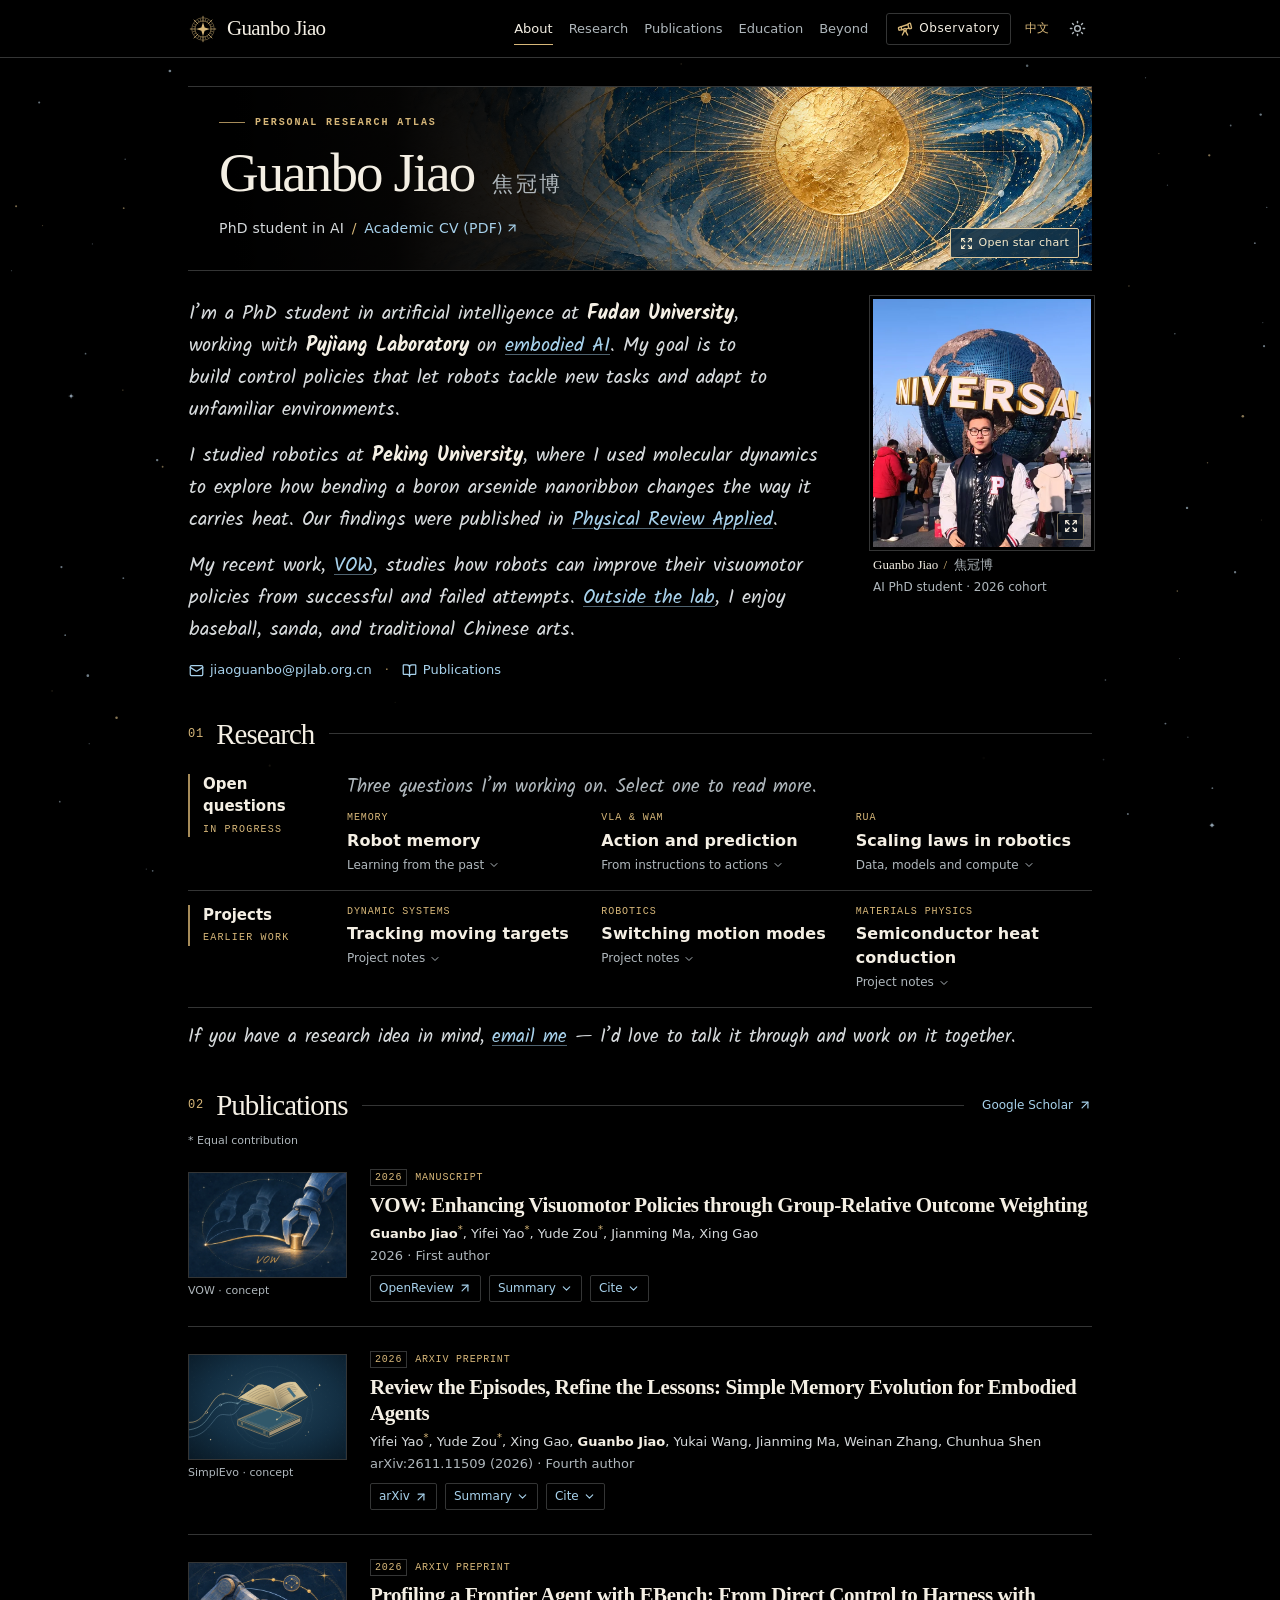
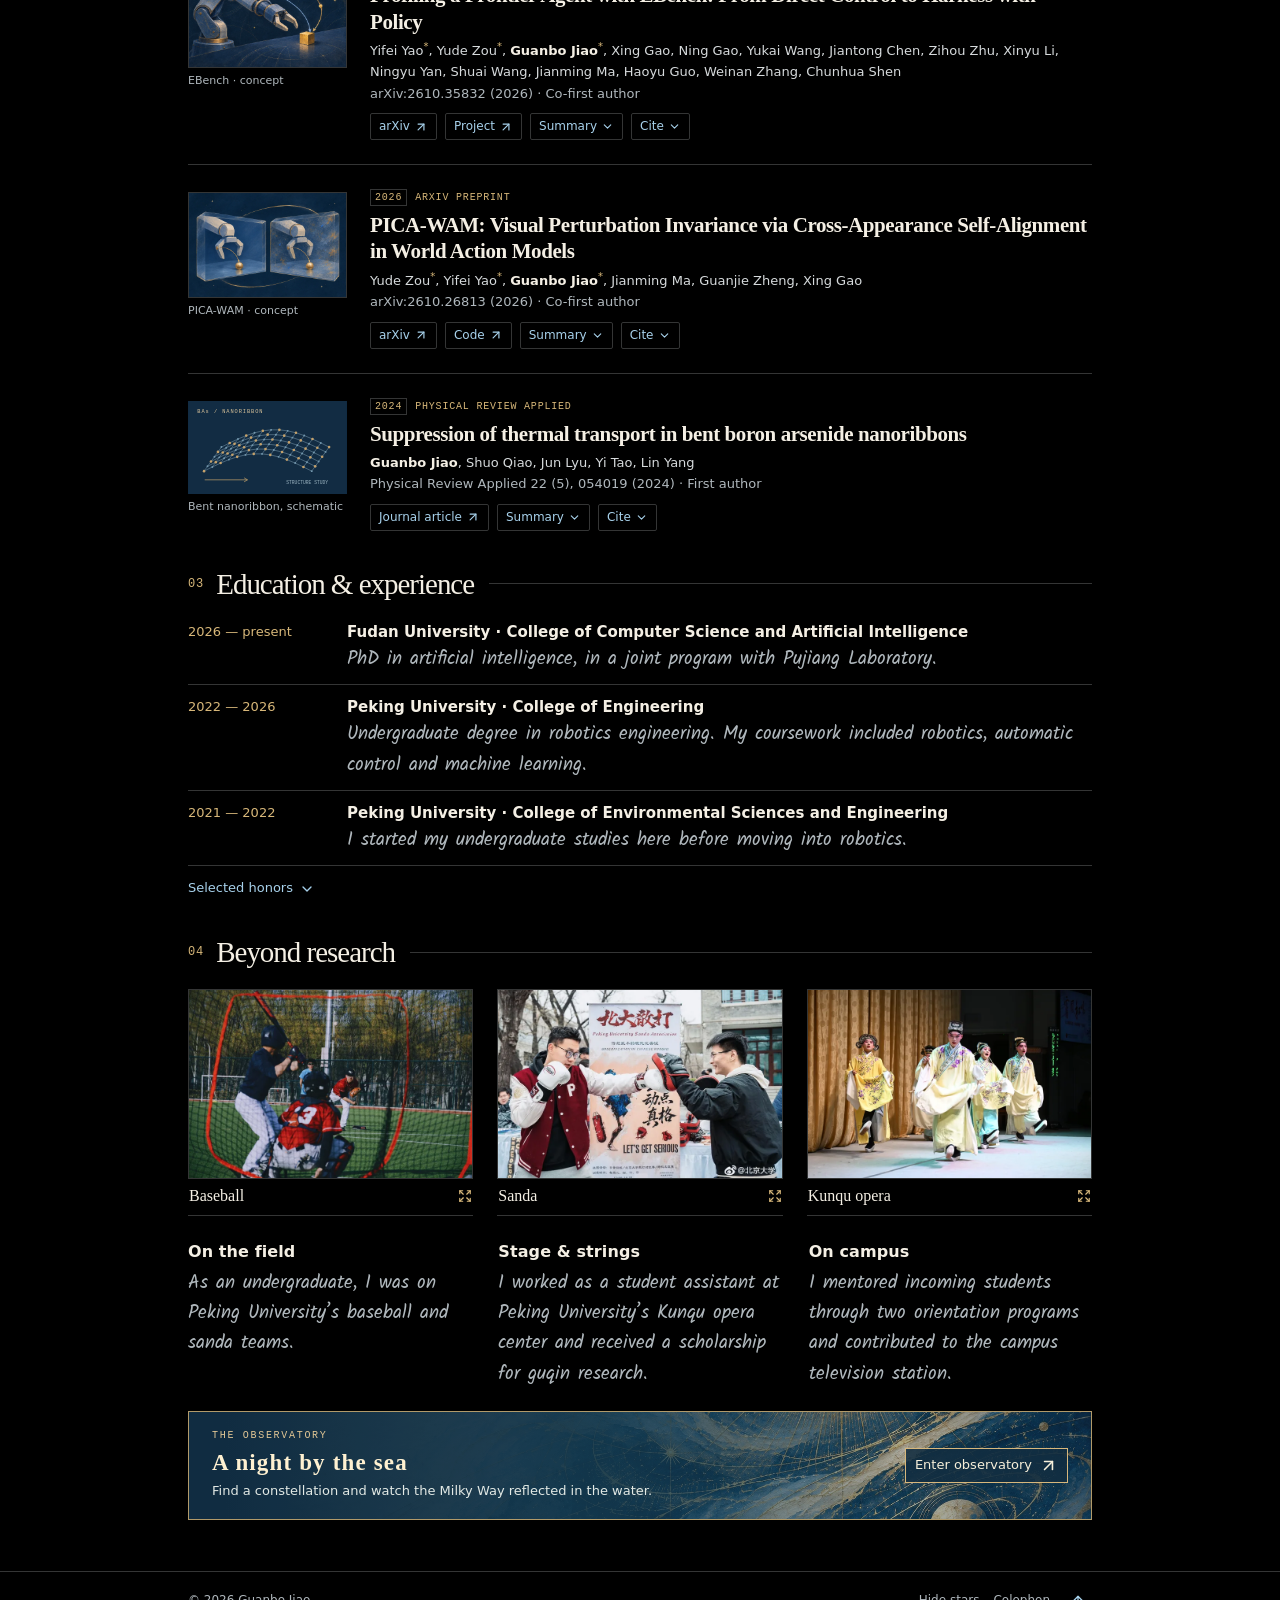
==== commit 0497a2d8: "Invite research ideas and collaboration at the end of Research" ====
--- a/index.html
+++ b/index.html
@@ -1 +1 @@
-<!DOCTYPE html><!--j61aoXt_luDWi_EzULp_e--><html lang="en" data-ink="night"><head><meta charSet="utf-8"/><meta name="viewport" content="width=device-width, initial-scale=1"/><link rel="preload" as="image" href="/art/guanbo-universal.webp" fetchPriority="high"/><link rel="stylesheet" href="/_next/static/css/e1cadff1362fdf27.css" data-precedence="next"/><link rel="preload" as="script" fetchPriority="low" href="/_next/static/chunks/webpack-86388abb545c7db6.js"/><script src="/_next/static/chunks/4bd1b696-c023c6e3521b1417.js" async=""></script><script src="/_next/static/chunks/255-f7c4c205ddd80098.js" async=""></script><script src="/_next/static/chunks/main-app-b67554f29a6a5acc.js" async=""></script><script src="/_next/static/chunks/app/page-c8e0f5e8d3b9710b.js" async=""></script><meta name="theme-color" content="#000000"/><meta name="color-scheme" content="dark light"/><title>Guanbo Jiao 焦冠博</title><meta name="description" content="Academic homepage of Guanbo Jiao (焦冠博), a PhD student at Fudan University working with Pujiang Laboratory on embodied AI and general-purpose robot control. 焦冠博的个人学术主页。"/><link rel="canonical" href="https://bob-jiao.github.io/"/><meta property="og:title" content="Guanbo Jiao 焦冠博"/><meta property="og:description" content="Academic homepage of Guanbo Jiao (焦冠博), a PhD student at Fudan University working with Pujiang Laboratory on embodied AI and general-purpose robot control. 焦冠博的个人学术主页。"/><meta property="og:url" content="https://bob-jiao.github.io/"/><meta property="og:site_name" content="Guanbo Jiao 焦冠博"/><meta property="og:type" content="website"/><meta name="twitter:card" content="summary"/><meta name="twitter:title" content="Guanbo Jiao 焦冠博"/><meta name="twitter:description" content="Academic homepage of Guanbo Jiao (焦冠博), a PhD student at Fudan University working with Pujiang Laboratory on embodied AI and general-purpose robot control. 焦冠博的个人学术主页。"/><link rel="icon" href="/icon.svg?b6e4f2766a1cac37" type="image/svg+xml" sizes="any"/><script src="/_next/static/chunks/polyfills-42372ed130431b0a.js" noModule=""></script></head><body><div hidden=""><!--$--><!--/$--></div><script type="application/ld+json">{"@context":"https://schema.org","@graph":[{"@type":"WebSite","@id":"https://bob-jiao.github.io/#website","url":"https://bob-jiao.github.io/","name":"Guanbo Jiao 焦冠博","alternateName":["焦冠博","Guanbo Jiao"],"author":{"@id":"https://bob-jiao.github.io/#person"}},{"@type":"Person","@id":"https://bob-jiao.github.io/#person","url":"https://bob-jiao.github.io/","name":"Guanbo Jiao","alternateName":"焦冠博","sameAs":["https://github.com/Bob-Jiao","https://scholar.google.com/citations?user=o9DMpawAAAAJ"]}]}</script><div class="academic-site" lang="en"><canvas class="quiet-starfield" aria-hidden="true"></canvas><a href="#about" class="skip-main">Skip to biography</a><header class="academic-nav"><div class="nav-in"><a href="#about" class="wordmark" aria-label="Guanbo Jiao home"><svg width="30" height="30" viewBox="0 0 48 48" aria-hidden="true" class="sun-seal"><g fill="none" stroke="currentColor"><circle cx="24" cy="24" r="18" stroke-width=".65"></circle><circle cx="24" cy="24" r="13" stroke-width=".7"></circle><path d="M24 3v10" stroke-width="1.15" transform="rotate(0 24 24)"></path><path d="M24 7v5" stroke-width="0.65" transform="rotate(15 24 24)"></path><path d="M24 7v5" stroke-width="0.65" transform="rotate(30 24 24)"></path><path d="M24 3v10" stroke-width="1.15" transform="rotate(45 24 24)"></path><path d="M24 7v5" stroke-width="0.65" transform="rotate(60 24 24)"></path><path d="M24 7v5" stroke-width="0.65" transform="rotate(75 24 24)"></path><path d="M24 3v10" stroke-width="1.15" transform="rotate(90 24 24)"></path><path d="M24 7v5" stroke-width="0.65" transform="rotate(105 24 24)"></path><path d="M24 7v5" stroke-width="0.65" transform="rotate(120 24 24)"></path><path d="M24 3v10" stroke-width="1.15" transform="rotate(135 24 24)"></path><path d="M24 7v5" stroke-width="0.65" transform="rotate(150 24 24)"></path><path d="M24 7v5" stroke-width="0.65" transform="rotate(165 24 24)"></path><path d="M24 3v10" stroke-width="1.15" transform="rotate(180 24 24)"></path><path d="M24 7v5" stroke-width="0.65" transform="rotate(195 24 24)"></path><path d="M24 7v5" stroke-width="0.65" transform="rotate(210 24 24)"></path><path d="M24 3v10" stroke-width="1.15" transform="rotate(225 24 24)"></path><path d="M24 7v5" stroke-width="0.65" transform="rotate(240 24 24)"></path><path d="M24 7v5" stroke-width="0.65" transform="rotate(255 24 24)"></path><path d="M24 3v10" stroke-width="1.15" transform="rotate(270 24 24)"></path><path d="M24 7v5" stroke-width="0.65" transform="rotate(285 24 24)"></path><path d="M24 7v5" stroke-width="0.65" transform="rotate(300 24 24)"></path><path d="M24 3v10" stroke-width="1.15" transform="rotate(315 24 24)"></path><path d="M24 7v5" stroke-width="0.65" transform="rotate(330 24 24)"></path><path d="M24 7v5" stroke-width="0.65" transform="rotate(345 24 24)"></path><path d="m24 13 2.6 8.4L35 24l-8.4 2.6L24 35l-2.6-8.4L13 24l8.4-2.6Z" fill="currentColor" stroke="none"></path></g></svg><span>Guanbo Jiao</span></a><nav aria-label="Main navigation" class="desktop-links"><a href="#about" aria-current="location">About</a><a href="#research">Research</a><a href="#publications">Publications</a><a href="#experience">Education</a><a href="#beyond">Beyond</a></nav><div class="nav-tools"><button type="button" class="nav-observe"><svg xmlns="http://www.w3.org/2000/svg" width="16" height="16" viewBox="0 0 24 24" fill="none" stroke="currentColor" stroke-width="2" stroke-linecap="round" stroke-linejoin="round" class="lucide lucide-telescope" aria-hidden="true"><path d="m10.065 12.493-6.18 1.318a.934.934 0 0 1-1.108-.702l-.537-2.15a1.07 1.07 0 0 1 .691-1.265l13.504-4.44"></path><path d="m13.56 11.747 4.332-.924"></path><path d="m16 21-3.105-6.21"></path><path d="M16.485 5.94a2 2 0 0 1 1.455-2.425l1.09-.272a1 1 0 0 1 1.212.727l1.515 6.06a1 1 0 0 1-.727 1.213l-1.09.272a2 2 0 0 1-2.425-1.455z"></path><path d="m6.158 8.633 1.114 4.456"></path><path d="m8 21 3.105-6.21"></path><circle cx="12" cy="13" r="2"></circle></svg>Observatory</button><button type="button" class="language-toggle" lang="zh-CN" aria-label="切换到中文">中文</button><button type="button" class="theme-toggle" aria-label="Switch to day mode" title="Day mode"><svg xmlns="http://www.w3.org/2000/svg" width="17" height="17" viewBox="0 0 24 24" fill="none" stroke="currentColor" stroke-width="2" stroke-linecap="round" stroke-linejoin="round" class="lucide lucide-sun" aria-hidden="true"><circle cx="12" cy="12" r="4"></circle><path d="M12 2v2"></path><path d="M12 20v2"></path><path d="m4.93 4.93 1.41 1.41"></path><path d="m17.66 17.66 1.41 1.41"></path><path d="M2 12h2"></path><path d="M20 12h2"></path><path d="m6.34 17.66-1.41 1.41"></path><path d="m19.07 4.93-1.41 1.41"></path></svg></button><button type="button" class="mobile-menu" aria-controls="nav-small" aria-expanded="false" aria-label="Open menu"><svg xmlns="http://www.w3.org/2000/svg" width="19" height="19" viewBox="0 0 24 24" fill="none" stroke="currentColor" stroke-width="2" stroke-linecap="round" stroke-linejoin="round" class="lucide lucide-menu" aria-hidden="true"><path d="M4 5h16"></path><path d="M4 12h16"></path><path d="M4 19h16"></path></svg></button></div></div><div class="read-progress"></div></header><main class="academic-main"><section id="about" tabindex="-1" aria-labelledby="person-name"><div class="profile-mast"><div class="mast-art" aria-hidden="true" style="background-image:url(/art/celestial-atlas.webp)"></div><div class="mast-copy"><p class="plate-label"><span></span> PERSONAL RESEARCH ATLAS</p><h1 id="person-name"><span>Guanbo Jiao</span> <i lang="zh-CN">焦冠博</i></h1><p class="mast-role">PhD student in AI<span> / </span><a href="/cv/guanbo-jiao-cv.pdf" type="application/pdf" target="_blank" rel="noopener noreferrer">Academic CV (PDF)<svg xmlns="http://www.w3.org/2000/svg" width="14" height="14" viewBox="0 0 24 24" fill="none" stroke="currentColor" stroke-width="2" stroke-linecap="round" stroke-linejoin="round" class="lucide lucide-arrow-up-right" aria-hidden="true"><path d="M7 7h10v10"></path><path d="M7 17 17 7"></path></svg></a></p></div><button type="button" class="plate-expand"><svg xmlns="http://www.w3.org/2000/svg" width="13" height="13" viewBox="0 0 24 24" fill="none" stroke="currentColor" stroke-width="2" stroke-linecap="round" stroke-linejoin="round" class="lucide lucide-expand" aria-hidden="true"><path d="m15 15 6 6"></path><path d="m15 9 6-6"></path><path d="M21 16v5h-5"></path><path d="M21 8V3h-5"></path><path d="M3 16v5h5"></path><path d="m3 21 6-6"></path><path d="M3 8V3h5"></path><path d="M9 9 3 3"></path></svg> <!-- -->Open star chart</button></div><div class="bio-grid"><aside class="profile-aside"><figure class="portrait"><button type="button" class="portrait-open" aria-haspopup="dialog" aria-label="View the full photograph"><img src="/art/guanbo-universal.webp" width="1800" height="1015" fetchPriority="high" alt="Guanbo standing in front of the Universal globe on a sunny day"/><span class="portrait-zoom" aria-hidden="true"><svg xmlns="http://www.w3.org/2000/svg" width="14" height="14" viewBox="0 0 24 24" fill="none" stroke="currentColor" stroke-width="2" stroke-linecap="round" stroke-linejoin="round" class="lucide lucide-expand" aria-hidden="true"><path d="m15 15 6 6"></path><path d="m15 9 6-6"></path><path d="M21 16v5h-5"></path><path d="M21 8V3h-5"></path><path d="M3 16v5h5"></path><path d="m3 21 6-6"></path><path d="M3 8V3h5"></path><path d="M9 9 3 3"></path></svg></span></button></figure><p>Guanbo Jiao<!-- --> <span>/</span> <span lang="zh-CN" class="photo-signature">焦冠博</span></p><small>AI PhD student · 2026 cohort</small><dialog class="photo-dialog" aria-label="Full photograph of Guanbo"><figure><img src="/art/guanbo-universal.webp" width="1800" height="1015" loading="lazy" alt="Guanbo standing in front of the Universal globe on a sunny day"/><figcaption><span>At the Universal globe</span><button type="button" aria-label="Close photograph"><svg xmlns="http://www.w3.org/2000/svg" width="17" height="17" viewBox="0 0 24 24" fill="none" stroke="currentColor" stroke-width="2" stroke-linecap="round" stroke-linejoin="round" class="lucide lucide-x" aria-hidden="true"><path d="M18 6 6 18"></path><path d="m6 6 12 12"></path></svg>Close</button></figcaption></figure></dialog></aside><div class="bio-prose"><p>I’m a PhD student in artificial intelligence at<!-- --> <strong>Fudan University</strong>, working with<!-- --> <strong>Pujiang Laboratory</strong> on<!-- --> <a href="#research">embodied AI</a>. My goal is to build control policies that let robots tackle new tasks and adapt to unfamiliar environments.</p><p>I studied robotics at <strong>Peking University</strong>, where I used molecular dynamics to explore how bending a boron arsenide nanoribbon changes the way it carries heat. Our findings were published in<!-- --> <a href="#boron-arsenide-title"><i>Physical Review Applied</i></a>.</p><p>My recent work, <a href="#publications">VOW</a>, studies how robots can improve their visuomotor policies from successful and failed attempts. <a href="#beyond">Outside the lab</a>, I enjoy baseball, sanda, and traditional Chinese arts.</p><div class="bio-links"><a href="mailto:jiaoguanbo@pjlab.org.cn"><svg xmlns="http://www.w3.org/2000/svg" width="15" height="15" viewBox="0 0 24 24" fill="none" stroke="currentColor" stroke-width="2" stroke-linecap="round" stroke-linejoin="round" class="lucide lucide-mail" aria-hidden="true"><path d="m22 7-8.991 5.727a2 2 0 0 1-2.009 0L2 7"></path><rect x="2" y="4" width="20" height="16" rx="2"></rect></svg>jiaoguanbo@pjlab.org.cn</a><span>·</span><a href="#publications"><svg xmlns="http://www.w3.org/2000/svg" width="15" height="15" viewBox="0 0 24 24" fill="none" stroke="currentColor" stroke-width="2" stroke-linecap="round" stroke-linejoin="round" class="lucide lucide-book-open" aria-hidden="true"><path d="M12 7v14"></path><path d="M3 18a1 1 0 0 1-1-1V4a1 1 0 0 1 1-1h5a4 4 0 0 1 4 4 4 4 0 0 1 4-4h5a1 1 0 0 1 1 1v13a1 1 0 0 1-1 1h-6a3 3 0 0 0-3 3 3 3 0 0 0-3-3z"></path></svg>Publications</a></div></div></div></section><section id="research" class="academic-section" tabindex="-1" aria-label="Research"><div class="chapter-title"><span class="chapter-no">01</span><h2>Research</h2><span class="chapter-rule"></span></div><div class="ledger-row"><div class="ledger-label">Open questions<small>IN PROGRESS</small></div><div class="ledger-body"><p>Three questions I’m working on. Select one to read more.</p><div class="research-columns"><button type="button" class="text-choice " aria-expanded="false" aria-controls="research-detail"><span class="micro">MEMORY</span><strong>Robot memory</strong><span class="choice-desc">Learning from the past<!-- --> <svg xmlns="http://www.w3.org/2000/svg" width="12" height="12" viewBox="0 0 24 24" fill="none" stroke="currentColor" stroke-width="2" stroke-linecap="round" stroke-linejoin="round" class="lucide lucide-chevron-down" aria-hidden="true"><path d="m6 9 6 6 6-6"></path></svg></span></button><button type="button" class="text-choice " aria-expanded="false" aria-controls="research-detail"><span class="micro">VLA &amp; WAM</span><strong>Action and prediction</strong><span class="choice-desc">From instructions to actions<!-- --> <svg xmlns="http://www.w3.org/2000/svg" width="12" height="12" viewBox="0 0 24 24" fill="none" stroke="currentColor" stroke-width="2" stroke-linecap="round" stroke-linejoin="round" class="lucide lucide-chevron-down" aria-hidden="true"><path d="m6 9 6 6 6-6"></path></svg></span></button><button type="button" class="text-choice " aria-expanded="false" aria-controls="research-detail"><span class="micro">RUA</span><strong>Scaling laws in robotics</strong><span class="choice-desc">Data, models and compute<!-- --> <svg xmlns="http://www.w3.org/2000/svg" width="12" height="12" viewBox="0 0 24 24" fill="none" stroke="currentColor" stroke-width="2" stroke-linecap="round" stroke-linejoin="round" class="lucide lucide-chevron-down" aria-hidden="true"><path d="m6 9 6 6 6-6"></path></svg></span></button></div></div></div><div class="ledger-row" id="projects"><div class="ledger-label">Projects<small>EARLIER WORK</small></div><div class="ledger-body"><div class="research-columns"><button type="button" class="text-choice " aria-expanded="false" aria-controls="method-detail"><span class="micro">DYNAMIC SYSTEMS</span><strong>Tracking moving targets</strong><span class="choice-desc">Project notes<!-- --> <svg xmlns="http://www.w3.org/2000/svg" width="12" height="12" viewBox="0 0 24 24" fill="none" stroke="currentColor" stroke-width="2" stroke-linecap="round" stroke-linejoin="round" class="lucide lucide-chevron-down" aria-hidden="true"><path d="m6 9 6 6 6-6"></path></svg></span></button><button type="button" class="text-choice " aria-expanded="false" aria-controls="method-detail"><span class="micro">ROBOTICS</span><strong>Switching motion modes</strong><span class="choice-desc">Project notes<!-- --> <svg xmlns="http://www.w3.org/2000/svg" width="12" height="12" viewBox="0 0 24 24" fill="none" stroke="currentColor" stroke-width="2" stroke-linecap="round" stroke-linejoin="round" class="lucide lucide-chevron-down" aria-hidden="true"><path d="m6 9 6 6 6-6"></path></svg></span></button><button type="button" class="text-choice " aria-expanded="false" aria-controls="method-detail"><span class="micro">MATERIALS PHYSICS</span><strong>Semiconductor heat conduction</strong><span class="choice-desc">Project notes<!-- --> <svg xmlns="http://www.w3.org/2000/svg" width="12" height="12" viewBox="0 0 24 24" fill="none" stroke="currentColor" stroke-width="2" stroke-linecap="round" stroke-linejoin="round" class="lucide lucide-chevron-down" aria-hidden="true"><path d="m6 9 6 6 6-6"></path></svg></span></button></div></div></div></section><section id="publications" class="academic-section" tabindex="-1" aria-label="Publications"><div class="publications-intro"><div class="publications-heading"><div class="chapter-title"><span class="chapter-no">02</span><h2>Publications</h2><span class="chapter-rule"></span></div><a class="scholar-link" href="https://scholar.google.com/citations?user=o9DMpawAAAAJ&amp;hl=en" target="_blank" rel="noopener noreferrer">Google Scholar <svg xmlns="http://www.w3.org/2000/svg" width="14" height="14" viewBox="0 0 24 24" fill="none" stroke="currentColor" stroke-width="2" stroke-linecap="round" stroke-linejoin="round" class="lucide lucide-arrow-up-right" aria-hidden="true"><path d="M7 7h10v10"></path><path d="M7 17 17 7"></path></svg></a></div><p class="publication-note">* <!-- -->Equal contribution</p></div><article class="publication" aria-labelledby="vow-title"><figure class="pub-figure pub-illustration"><img src="/art/vow-concept.webp" alt="Blue and gold concept illustration of several nearby robot grasping attempts, with a successful action highlighted in gold." width="960" height="640" loading="lazy" decoding="async"/><figcaption>VOW<!-- --> · <!-- -->concept</figcaption></figure><div class="pub-body"><div class="pub-meta"><span>2026</span><b>MANUSCRIPT</b></div><h3 id="vow-title"><a href="https://openreview.net/forum?id=PyFrdiIX7z" target="_blank" rel="noopener noreferrer">VOW: Enhancing Visuomotor Policies through Group-Relative Outcome Weighting</a></h3><p class="authors"><strong>Guanbo Jiao</strong><sup>*</sup>, <!-- -->Yifei Yao<sup>*</sup>, <!-- -->Yude Zou<sup>*</sup>, <!-- -->Jianming Ma<!-- -->, <!-- -->Xing Gao</p><p class="journal">2026<!-- --> <span>·<!-- --> <!-- -->First author</span></p><div class="publication-actions"><a class="paper-action" href="https://openreview.net/forum?id=PyFrdiIX7z" target="_blank" rel="noopener noreferrer">OpenReview<!-- --> <svg xmlns="http://www.w3.org/2000/svg" width="14" height="14" viewBox="0 0 24 24" fill="none" stroke="currentColor" stroke-width="2" stroke-linecap="round" stroke-linejoin="round" class="lucide lucide-arrow-up-right" aria-hidden="true"><path d="M7 7h10v10"></path><path d="M7 17 17 7"></path></svg></a><button type="button" class="paper-action" aria-expanded="false" aria-controls="vow-summary">Summary<!-- --> <svg xmlns="http://www.w3.org/2000/svg" width="13" height="13" viewBox="0 0 24 24" fill="none" stroke="currentColor" stroke-width="2" stroke-linecap="round" stroke-linejoin="round" class="lucide lucide-chevron-down" aria-hidden="true"><path d="m6 9 6 6 6-6"></path></svg></button><button type="button" class="paper-action" aria-expanded="false" aria-controls="vow-citation">Cite<!-- --> <svg xmlns="http://www.w3.org/2000/svg" width="13" height="13" viewBox="0 0 24 24" fill="none" stroke="currentColor" stroke-width="2" stroke-linecap="round" stroke-linejoin="round" class="lucide lucide-chevron-down" aria-hidden="true"><path d="m6 9 6 6 6-6"></path></svg></button></div></div></article><article class="publication" aria-labelledby="simplevo-title"><figure class="pub-figure pub-illustration"><img src="/art/simplevo-concept.svg" alt="Episode traces converge on two books representing task and working memory." width="960" height="640" loading="lazy" decoding="async"/><figcaption>SimplEvo<!-- --> · <!-- -->concept</figcaption></figure><div class="pub-body"><div class="pub-meta"><span>2026</span><b>ARXIV PREPRINT</b></div><h3 id="simplevo-title"><a href="https://arxiv.org/abs/2611.11509" target="_blank" rel="noopener noreferrer">Review the Episodes, Refine the Lessons: Simple Memory Evolution for Embodied Agents</a></h3><p class="authors">Yifei Yao<sup>*</sup>, <!-- -->Yude Zou<sup>*</sup>, <!-- -->Xing Gao<!-- -->, <strong>Guanbo Jiao</strong>, <!-- -->Yukai Wang<!-- -->, <!-- -->Jianming Ma<!-- -->, <!-- -->Weinan Zhang<!-- -->, <!-- -->Chunhua Shen</p><p class="journal">arXiv:2611.11509 (2026)<!-- --> <span>·<!-- --> <!-- -->Fourth author</span></p><div class="publication-actions"><a class="paper-action" href="https://arxiv.org/abs/2611.11509" target="_blank" rel="noopener noreferrer">arXiv<!-- --> <svg xmlns="http://www.w3.org/2000/svg" width="14" height="14" viewBox="0 0 24 24" fill="none" stroke="currentColor" stroke-width="2" stroke-linecap="round" stroke-linejoin="round" class="lucide lucide-arrow-up-right" aria-hidden="true"><path d="M7 7h10v10"></path><path d="M7 17 17 7"></path></svg></a><button type="button" class="paper-action" aria-expanded="false" aria-controls="simplevo-summary">Summary<!-- --> <svg xmlns="http://www.w3.org/2000/svg" width="13" height="13" viewBox="0 0 24 24" fill="none" stroke="currentColor" stroke-width="2" stroke-linecap="round" stroke-linejoin="round" class="lucide lucide-chevron-down" aria-hidden="true"><path d="m6 9 6 6 6-6"></path></svg></button><button type="button" class="paper-action" aria-expanded="false" aria-controls="simplevo-citation">Cite<!-- --> <svg xmlns="http://www.w3.org/2000/svg" width="13" height="13" viewBox="0 0 24 24" fill="none" stroke="currentColor" stroke-width="2" stroke-linecap="round" stroke-linejoin="round" class="lucide lucide-chevron-down" aria-hidden="true"><path d="m6 9 6 6 6-6"></path></svg></button></div></div></article><article class="publication" aria-labelledby="ebench-title"><figure class="pub-figure pub-illustration"><img src="/art/ebench-concept.webp" alt="Blue and gold concept illustration of a robot arm reaching for a cube, with direct and policy-guided action paths." width="960" height="640" loading="lazy" decoding="async"/><figcaption>EBench<!-- --> · <!-- -->concept</figcaption></figure><div class="pub-body"><div class="pub-meta"><span>2026</span><b>ARXIV PREPRINT</b></div><h3 id="ebench-title"><a href="https://arxiv.org/abs/2610.35832" target="_blank" rel="noopener noreferrer">Profiling a Frontier Agent with EBench: From Direct Control to Harness with Policy</a></h3><p class="authors">Yifei Yao<sup>*</sup>, <!-- -->Yude Zou<sup>*</sup>, <strong>Guanbo Jiao</strong><sup>*</sup>, <!-- -->Xing Gao<!-- -->, <!-- -->Ning Gao<!-- -->, <!-- -->Yukai Wang<!-- -->, <!-- -->Jiantong Chen<!-- -->, <!-- -->Zihou Zhu<!-- -->, <!-- -->Xinyu Li<!-- -->, <!-- -->Ningyu Yan<!-- -->, <!-- -->Shuai Wang<!-- -->, <!-- -->Jianming Ma<!-- -->, <!-- -->Haoyu Guo<!-- -->, <!-- -->Weinan Zhang<!-- -->, <!-- -->Chunhua Shen</p><p class="journal">arXiv:2610.35832 (2026)<!-- --> <span>·<!-- --> <!-- -->Co-first author</span></p><div class="publication-actions"><a class="paper-action" href="https://arxiv.org/abs/2610.35832" target="_blank" rel="noopener noreferrer">arXiv<!-- --> <svg xmlns="http://www.w3.org/2000/svg" width="14" height="14" viewBox="0 0 24 24" fill="none" stroke="currentColor" stroke-width="2" stroke-linecap="round" stroke-linejoin="round" class="lucide lucide-arrow-up-right" aria-hidden="true"><path d="M7 7h10v10"></path><path d="M7 17 17 7"></path></svg></a><a class="paper-action" href="https://internrobotics.github.io/EBench-Astra-Tech-Report/" target="_blank" rel="noopener noreferrer">Project<!-- --> <svg xmlns="http://www.w3.org/2000/svg" width="14" height="14" viewBox="0 0 24 24" fill="none" stroke="currentColor" stroke-width="2" stroke-linecap="round" stroke-linejoin="round" class="lucide lucide-arrow-up-right" aria-hidden="true"><path d="M7 7h10v10"></path><path d="M7 17 17 7"></path></svg></a><button type="button" class="paper-action" aria-expanded="false" aria-controls="ebench-summary">Summary<!-- --> <svg xmlns="http://www.w3.org/2000/svg" width="13" height="13" viewBox="0 0 24 24" fill="none" stroke="currentColor" stroke-width="2" stroke-linecap="round" stroke-linejoin="round" class="lucide lucide-chevron-down" aria-hidden="true"><path d="m6 9 6 6 6-6"></path></svg></button><button type="button" class="paper-action" aria-expanded="false" aria-controls="ebench-citation">Cite<!-- --> <svg xmlns="http://www.w3.org/2000/svg" width="13" height="13" viewBox="0 0 24 24" fill="none" stroke="currentColor" stroke-width="2" stroke-linecap="round" stroke-linejoin="round" class="lucide lucide-chevron-down" aria-hidden="true"><path d="m6 9 6 6 6-6"></path></svg></button></div></div></article><article class="publication" aria-labelledby="pica-wam-title"><figure class="pub-figure pub-illustration"><img src="/art/pica-wam-concept.webp" alt="Blue and gold concept illustration of matching robot actions in two scenes with different visual appearances." width="960" height="640" loading="lazy" decoding="async"/><figcaption>PICA-WAM<!-- --> · <!-- -->concept</figcaption></figure><div class="pub-body"><div class="pub-meta"><span>2026</span><b>ARXIV PREPRINT</b></div><h3 id="pica-wam-title"><a href="https://arxiv.org/abs/2610.26813" target="_blank" rel="noopener noreferrer">PICA-WAM: Visual Perturbation Invariance via Cross-Appearance Self-Alignment in World Action Models</a></h3><p class="authors">Yude Zou<sup>*</sup>, <!-- -->Yifei Yao<sup>*</sup>, <strong>Guanbo Jiao</strong><sup>*</sup>, <!-- -->Jianming Ma<!-- -->, <!-- -->Guanjie Zheng<!-- -->, <!-- -->Xing Gao</p><p class="journal">arXiv:2610.26813 (2026)<!-- --> <span>·<!-- --> <!-- -->Co-first author</span></p><div class="publication-actions"><a class="paper-action" href="https://arxiv.org/abs/2610.26813" target="_blank" rel="noopener noreferrer">arXiv<!-- --> <svg xmlns="http://www.w3.org/2000/svg" width="14" height="14" viewBox="0 0 24 24" fill="none" stroke="currentColor" stroke-width="2" stroke-linecap="round" stroke-linejoin="round" class="lucide lucide-arrow-up-right" aria-hidden="true"><path d="M7 7h10v10"></path><path d="M7 17 17 7"></path></svg></a><a class="paper-action" href="https://github.com/YudeZou/PICA-WAM-release" target="_blank" rel="noopener noreferrer">Code<!-- --> <svg xmlns="http://www.w3.org/2000/svg" width="14" height="14" viewBox="0 0 24 24" fill="none" stroke="currentColor" stroke-width="2" stroke-linecap="round" stroke-linejoin="round" class="lucide lucide-arrow-up-right" aria-hidden="true"><path d="M7 7h10v10"></path><path d="M7 17 17 7"></path></svg></a><button type="button" class="paper-action" aria-expanded="false" aria-controls="pica-wam-summary">Summary<!-- --> <svg xmlns="http://www.w3.org/2000/svg" width="13" height="13" viewBox="0 0 24 24" fill="none" stroke="currentColor" stroke-width="2" stroke-linecap="round" stroke-linejoin="round" class="lucide lucide-chevron-down" aria-hidden="true"><path d="m6 9 6 6 6-6"></path></svg></button><button type="button" class="paper-action" aria-expanded="false" aria-controls="pica-wam-citation">Cite<!-- --> <svg xmlns="http://www.w3.org/2000/svg" width="13" height="13" viewBox="0 0 24 24" fill="none" stroke="currentColor" stroke-width="2" stroke-linecap="round" stroke-linejoin="round" class="lucide lucide-chevron-down" aria-hidden="true"><path d="m6 9 6 6 6-6"></path></svg></button></div></div></article><article class="publication" aria-labelledby="boron-arsenide-title"><figure class="pub-figure"><svg role="img" aria-label="Illustration of a bent boron arsenide nanoribbon" viewBox="0 0 238 140"><rect width="238" height="140" fill="#122c43"></rect><g fill="none" stroke="#7593a6" stroke-width=".8"><line x1="24" y1="105" x2="36.4" y2="98.7777927285235"></line><line x1="24" y1="105" x2="29.2" y2="97.8"></line><line x1="36.4" y1="98.7777927285235" x2="48.8" y2="92.91719752686201"></line><line x1="36.4" y1="98.7777927285235" x2="41.6" y2="91.57779272852349"></line><line x1="48.8" y1="92.91719752686201" x2="61.2" y2="87.75881088573932"></line><line x1="48.8" y1="92.91719752686201" x2="54" y2="85.71719752686201"></line><line x1="61.2" y1="87.75881088573932" x2="73.6" y2="83.60241948676493"></line><line x1="61.2" y1="87.75881088573932" x2="66.4" y2="80.55881088573932"></line><line x1="73.6" y1="83.60241948676493" x2="86" y2="80.68957769017922"></line><line x1="73.6" y1="83.60241948676493" x2="78.8" y2="76.40241948676493"></line><line x1="86" y1="80.68957769017922" x2="98.4" y2="79.1895692734506"></line><line x1="86" y1="80.68957769017922" x2="91.2" y2="73.4895776901792"></line><line x1="98.4" y1="79.1895692734506" x2="110.8" y2="79.1895692734506"></line><line x1="98.4" y1="79.1895692734506" x2="103.60000000000001" y2="71.9895692734506"></line><line x1="110.8" y1="79.1895692734506" x2="123.2" y2="80.68957769017922"></line><line x1="110.8" y1="79.1895692734506" x2="116" y2="71.9895692734506"></line><line x1="123.2" y1="80.68957769017922" x2="135.60000000000002" y2="83.60241948676493"></line><line x1="123.2" y1="80.68957769017922" x2="128.4" y2="73.4895776901792"></line><line x1="135.60000000000002" y1="83.60241948676493" x2="148" y2="87.75881088573932"></line><line x1="135.60000000000002" y1="83.60241948676493" x2="140.8" y2="76.40241948676493"></line><line x1="148" y1="87.75881088573932" x2="160.4" y2="92.91719752686201"></line><line x1="148" y1="87.75881088573932" x2="153.2" y2="80.55881088573932"></line><line x1="160.4" y1="92.91719752686201" x2="172.8" y2="98.7777927285235"></line><line x1="160.4" y1="92.91719752686201" x2="165.6" y2="85.71719752686201"></line><line x1="172.8" y1="98.7777927285235" x2="185.20000000000002" y2="105"></line><line x1="172.8" y1="98.7777927285235" x2="178" y2="91.57779272852349"></line><line x1="185.20000000000002" y1="105" x2="190.4" y2="97.8"></line><line x1="29.2" y1="97.8" x2="41.6" y2="91.57779272852349"></line><line x1="29.2" y1="97.8" x2="34.4" y2="90.6"></line><line x1="41.6" y1="91.57779272852349" x2="54" y2="85.71719752686201"></line><line x1="41.6" y1="91.57779272852349" x2="46.8" y2="84.37779272852349"></line><line x1="54" y1="85.71719752686201" x2="66.4" y2="80.55881088573932"></line><line x1="54" y1="85.71719752686201" x2="59.199999999999996" y2="78.517197526862"></line><line x1="66.4" y1="80.55881088573932" x2="78.8" y2="76.40241948676493"></line><line x1="66.4" y1="80.55881088573932" x2="71.60000000000001" y2="73.35881088573932"></line><line x1="78.8" y1="76.40241948676493" x2="91.2" y2="73.4895776901792"></line><line x1="78.8" y1="76.40241948676493" x2="84" y2="69.20241948676492"></line><line x1="91.2" y1="73.4895776901792" x2="103.60000000000001" y2="71.9895692734506"></line><line x1="91.2" y1="73.4895776901792" x2="96.4" y2="66.28957769017921"></line><line x1="103.60000000000001" y1="71.9895692734506" x2="116" y2="71.9895692734506"></line><line x1="103.60000000000001" y1="71.9895692734506" x2="108.80000000000001" y2="64.7895692734506"></line><line x1="116" y1="71.9895692734506" x2="128.4" y2="73.4895776901792"></line><line x1="116" y1="71.9895692734506" x2="121.2" y2="64.7895692734506"></line><line x1="128.4" y1="73.4895776901792" x2="140.8" y2="76.40241948676493"></line><line x1="128.4" y1="73.4895776901792" x2="133.6" y2="66.28957769017921"></line><line x1="140.8" y1="76.40241948676493" x2="153.2" y2="80.55881088573932"></line><line x1="140.8" y1="76.40241948676493" x2="146.00000000000003" y2="69.20241948676492"></line><line x1="153.2" y1="80.55881088573932" x2="165.6" y2="85.71719752686201"></line><line x1="153.2" y1="80.55881088573932" x2="158.4" y2="73.35881088573932"></line><line x1="165.6" y1="85.71719752686201" x2="178" y2="91.57779272852349"></line><line x1="165.6" y1="85.71719752686201" x2="170.8" y2="78.517197526862"></line><line x1="178" y1="91.57779272852349" x2="190.4" y2="97.8"></line><line x1="178" y1="91.57779272852349" x2="183.20000000000002" y2="84.37779272852349"></line><line x1="190.4" y1="97.8" x2="195.60000000000002" y2="90.6"></line><line x1="34.4" y1="90.6" x2="46.8" y2="84.37779272852349"></line><line x1="34.4" y1="90.6" x2="39.6" y2="83.4"></line><line x1="46.8" y1="84.37779272852349" x2="59.199999999999996" y2="78.517197526862"></line><line x1="46.8" y1="84.37779272852349" x2="52" y2="77.1777927285235"></line><line x1="59.199999999999996" y1="78.517197526862" x2="71.60000000000001" y2="73.35881088573932"></line><line x1="59.199999999999996" y1="78.517197526862" x2="64.4" y2="71.31719752686202"></line><line x1="71.60000000000001" y1="73.35881088573932" x2="84" y2="69.20241948676492"></line><line x1="71.60000000000001" y1="73.35881088573932" x2="76.80000000000001" y2="66.15881088573933"></line><line x1="84" y1="69.20241948676492" x2="96.4" y2="66.28957769017921"></line><line x1="84" y1="69.20241948676492" x2="89.19999999999999" y2="62.002419486764936"></line><line x1="96.4" y1="66.28957769017921" x2="108.80000000000001" y2="64.7895692734506"></line><line x1="96.4" y1="66.28957769017921" x2="101.6" y2="59.08957769017922"></line><line x1="108.80000000000001" y1="64.7895692734506" x2="121.2" y2="64.7895692734506"></line><line x1="108.80000000000001" y1="64.7895692734506" x2="114" y2="57.58956927345061"></line><line x1="121.2" y1="64.7895692734506" x2="133.6" y2="66.28957769017921"></line><line x1="121.2" y1="64.7895692734506" x2="126.4" y2="57.58956927345061"></line><line x1="133.6" y1="66.28957769017921" x2="146.00000000000003" y2="69.20241948676492"></line><line x1="133.6" y1="66.28957769017921" x2="138.8" y2="59.08957769017922"></line><line x1="146.00000000000003" y1="69.20241948676492" x2="158.4" y2="73.35881088573932"></line><line x1="146.00000000000003" y1="69.20241948676492" x2="151.20000000000002" y2="62.002419486764936"></line><line x1="158.4" y1="73.35881088573932" x2="170.8" y2="78.517197526862"></line><line x1="158.4" y1="73.35881088573932" x2="163.6" y2="66.15881088573933"></line><line x1="170.8" y1="78.517197526862" x2="183.20000000000002" y2="84.37779272852349"></line><line x1="170.8" y1="78.517197526862" x2="176" y2="71.31719752686202"></line><line x1="183.20000000000002" y1="84.37779272852349" x2="195.60000000000002" y2="90.6"></line><line x1="183.20000000000002" y1="84.37779272852349" x2="188.4" y2="77.1777927285235"></line><line x1="195.60000000000002" y1="90.6" x2="200.8" y2="83.4"></line><line x1="39.6" y1="83.4" x2="52" y2="77.1777927285235"></line><line x1="39.6" y1="83.4" x2="44.8" y2="76.2"></line><line x1="52" y1="77.1777927285235" x2="64.4" y2="71.31719752686202"></line><line x1="52" y1="77.1777927285235" x2="57.2" y2="69.9777927285235"></line><line x1="64.4" y1="71.31719752686202" x2="76.80000000000001" y2="66.15881088573933"></line><line x1="64.4" y1="71.31719752686202" x2="69.6" y2="64.11719752686201"></line><line x1="76.80000000000001" y1="66.15881088573933" x2="89.19999999999999" y2="62.002419486764936"></line><line x1="76.80000000000001" y1="66.15881088573933" x2="82" y2="58.958810885739325"></line><line x1="89.19999999999999" y1="62.002419486764936" x2="101.6" y2="59.08957769017922"></line><line x1="89.19999999999999" y1="62.002419486764936" x2="94.39999999999999" y2="54.80241948676493"></line><line x1="101.6" y1="59.08957769017922" x2="114" y2="57.58956927345061"></line><line x1="101.6" y1="59.08957769017922" x2="106.8" y2="51.889577690179216"></line><line x1="114" y1="57.58956927345061" x2="126.4" y2="57.58956927345061"></line><line x1="114" y1="57.58956927345061" x2="119.2" y2="50.389569273450604"></line><line x1="126.4" y1="57.58956927345061" x2="138.8" y2="59.08957769017922"></line><line x1="126.4" y1="57.58956927345061" x2="131.6" y2="50.389569273450604"></line><line x1="138.8" y1="59.08957769017922" x2="151.20000000000002" y2="62.002419486764936"></line><line x1="138.8" y1="59.08957769017922" x2="144" y2="51.889577690179216"></line><line x1="151.20000000000002" y1="62.002419486764936" x2="163.6" y2="66.15881088573933"></line><line x1="151.20000000000002" y1="62.002419486764936" x2="156.40000000000003" y2="54.80241948676493"></line><line x1="163.6" y1="66.15881088573933" x2="176" y2="71.31719752686202"></line><line x1="163.6" y1="66.15881088573933" x2="168.8" y2="58.958810885739325"></line><line x1="176" y1="71.31719752686202" x2="188.4" y2="77.1777927285235"></line><line x1="176" y1="71.31719752686202" x2="181.20000000000002" y2="64.11719752686201"></line><line x1="188.4" y1="77.1777927285235" x2="200.8" y2="83.4"></line><line x1="188.4" y1="77.1777927285235" x2="193.60000000000002" y2="69.9777927285235"></line><line x1="200.8" y1="83.4" x2="206.00000000000003" y2="76.2"></line><line x1="44.8" y1="76.2" x2="57.2" y2="69.9777927285235"></line><line x1="44.8" y1="76.2" x2="50" y2="69"></line><line x1="57.2" y1="69.9777927285235" x2="69.6" y2="64.11719752686201"></line><line x1="57.2" y1="69.9777927285235" x2="62.4" y2="62.7777927285235"></line><line x1="69.6" y1="64.11719752686201" x2="82" y2="58.958810885739325"></line><line x1="69.6" y1="64.11719752686201" x2="74.8" y2="56.91719752686202"></line><line x1="82" y1="58.958810885739325" x2="94.39999999999999" y2="54.80241948676493"></line><line x1="82" y1="58.958810885739325" x2="87.2" y2="51.75881088573932"></line><line x1="94.39999999999999" y1="54.80241948676493" x2="106.8" y2="51.889577690179216"></line><line x1="94.39999999999999" y1="54.80241948676493" x2="99.6" y2="47.60241948676493"></line><line x1="106.8" y1="51.889577690179216" x2="119.2" y2="50.389569273450604"></line><line x1="106.8" y1="51.889577690179216" x2="112" y2="44.68957769017921"></line><line x1="119.2" y1="50.389569273450604" x2="131.6" y2="50.389569273450604"></line><line x1="119.2" y1="50.389569273450604" x2="124.4" y2="43.1895692734506"></line><line x1="131.6" y1="50.389569273450604" x2="144" y2="51.889577690179216"></line><line x1="131.6" y1="50.389569273450604" x2="136.8" y2="43.1895692734506"></line><line x1="144" y1="51.889577690179216" x2="156.40000000000003" y2="54.80241948676493"></line><line x1="144" y1="51.889577690179216" x2="149.2" y2="44.68957769017921"></line><line x1="156.40000000000003" y1="54.80241948676493" x2="168.8" y2="58.958810885739325"></line><line x1="156.40000000000003" y1="54.80241948676493" x2="161.60000000000002" y2="47.60241948676493"></line><line x1="168.8" y1="58.958810885739325" x2="181.20000000000002" y2="64.11719752686201"></line><line x1="168.8" y1="58.958810885739325" x2="174" y2="51.75881088573932"></line><line x1="181.20000000000002" y1="64.11719752686201" x2="193.60000000000002" y2="69.9777927285235"></line><line x1="181.20000000000002" y1="64.11719752686201" x2="186.4" y2="56.91719752686201"></line><line x1="193.60000000000002" y1="69.9777927285235" x2="206.00000000000003" y2="76.2"></line><line x1="193.60000000000002" y1="69.9777927285235" x2="198.8" y2="62.7777927285235"></line><line x1="206.00000000000003" y1="76.2" x2="211.20000000000002" y2="69"></line><line x1="50" y1="69" x2="62.4" y2="62.7777927285235"></line><line x1="62.4" y1="62.7777927285235" x2="74.8" y2="56.91719752686202"></line><line x1="74.8" y1="56.91719752686202" x2="87.2" y2="51.75881088573932"></line><line x1="87.2" y1="51.75881088573932" x2="99.6" y2="47.60241948676493"></line><line x1="99.6" y1="47.60241948676493" x2="112" y2="44.68957769017921"></line><line x1="112" y1="44.68957769017921" x2="124.4" y2="43.1895692734506"></line><line x1="124.4" y1="43.1895692734506" x2="136.8" y2="43.1895692734506"></line><line x1="136.8" y1="43.1895692734506" x2="149.2" y2="44.68957769017921"></line><line x1="149.2" y1="44.68957769017921" x2="161.60000000000002" y2="47.60241948676493"></line><line x1="161.60000000000002" y1="47.60241948676493" x2="174" y2="51.75881088573932"></line><line x1="174" y1="51.75881088573932" x2="186.4" y2="56.91719752686201"></line><line x1="186.4" y1="56.91719752686201" x2="198.8" y2="62.7777927285235"></line><line x1="198.8" y1="62.7777927285235" x2="211.20000000000002" y2="69"></line></g><circle cx="24" cy="105" r="1.95" fill="#c4a16b"></circle><circle cx="36.4" cy="98.7777927285235" r="1.45" fill="#7297ae"></circle><circle cx="48.8" cy="92.91719752686201" r="1.95" fill="#c4a16b"></circle><circle cx="61.2" cy="87.75881088573932" r="1.45" fill="#7297ae"></circle><circle cx="73.6" cy="83.60241948676493" r="1.95" fill="#c4a16b"></circle><circle cx="86" cy="80.68957769017922" r="1.45" fill="#7297ae"></circle><circle cx="98.4" cy="79.1895692734506" r="1.95" fill="#c4a16b"></circle><circle cx="110.8" cy="79.1895692734506" r="1.45" fill="#7297ae"></circle><circle cx="123.2" cy="80.68957769017922" r="1.95" fill="#c4a16b"></circle><circle cx="135.60000000000002" cy="83.60241948676493" r="1.45" fill="#7297ae"></circle><circle cx="148" cy="87.75881088573932" r="1.95" fill="#c4a16b"></circle><circle cx="160.4" cy="92.91719752686201" r="1.45" fill="#7297ae"></circle><circle cx="172.8" cy="98.7777927285235" r="1.95" fill="#c4a16b"></circle><circle cx="185.20000000000002" cy="105" r="1.45" fill="#7297ae"></circle><circle cx="29.2" cy="97.8" r="1.45" fill="#7297ae"></circle><circle cx="41.6" cy="91.57779272852349" r="1.95" fill="#c4a16b"></circle><circle cx="54" cy="85.71719752686201" r="1.45" fill="#7297ae"></circle><circle cx="66.4" cy="80.55881088573932" r="1.95" fill="#c4a16b"></circle><circle cx="78.8" cy="76.40241948676493" r="1.45" fill="#7297ae"></circle><circle cx="91.2" cy="73.4895776901792" r="1.95" fill="#c4a16b"></circle><circle cx="103.60000000000001" cy="71.9895692734506" r="1.45" fill="#7297ae"></circle><circle cx="116" cy="71.9895692734506" r="1.95" fill="#c4a16b"></circle><circle cx="128.4" cy="73.4895776901792" r="1.45" fill="#7297ae"></circle><circle cx="140.8" cy="76.40241948676493" r="1.95" fill="#c4a16b"></circle><circle cx="153.2" cy="80.55881088573932" r="1.45" fill="#7297ae"></circle><circle cx="165.6" cy="85.71719752686201" r="1.95" fill="#c4a16b"></circle><circle cx="178" cy="91.57779272852349" r="1.45" fill="#7297ae"></circle><circle cx="190.4" cy="97.8" r="1.95" fill="#c4a16b"></circle><circle cx="34.4" cy="90.6" r="1.95" fill="#c4a16b"></circle><circle cx="46.8" cy="84.37779272852349" r="1.45" fill="#7297ae"></circle><circle cx="59.199999999999996" cy="78.517197526862" r="1.95" fill="#c4a16b"></circle><circle cx="71.60000000000001" cy="73.35881088573932" r="1.45" fill="#7297ae"></circle><circle cx="84" cy="69.20241948676492" r="1.95" fill="#c4a16b"></circle><circle cx="96.4" cy="66.28957769017921" r="1.45" fill="#7297ae"></circle><circle cx="108.80000000000001" cy="64.7895692734506" r="1.95" fill="#c4a16b"></circle><circle cx="121.2" cy="64.7895692734506" r="1.45" fill="#7297ae"></circle><circle cx="133.6" cy="66.28957769017921" r="1.95" fill="#c4a16b"></circle><circle cx="146.00000000000003" cy="69.20241948676492" r="1.45" fill="#7297ae"></circle><circle cx="158.4" cy="73.35881088573932" r="1.95" fill="#c4a16b"></circle><circle cx="170.8" cy="78.517197526862" r="1.45" fill="#7297ae"></circle><circle cx="183.20000000000002" cy="84.37779272852349" r="1.95" fill="#c4a16b"></circle><circle cx="195.60000000000002" cy="90.6" r="1.45" fill="#7297ae"></circle><circle cx="39.6" cy="83.4" r="1.45" fill="#7297ae"></circle><circle cx="52" cy="77.1777927285235" r="1.95" fill="#c4a16b"></circle><circle cx="64.4" cy="71.31719752686202" r="1.45" fill="#7297ae"></circle><circle cx="76.80000000000001" cy="66.15881088573933" r="1.95" fill="#c4a16b"></circle><circle cx="89.19999999999999" cy="62.002419486764936" r="1.45" fill="#7297ae"></circle><circle cx="101.6" cy="59.08957769017922" r="1.95" fill="#c4a16b"></circle><circle cx="114" cy="57.58956927345061" r="1.45" fill="#7297ae"></circle><circle cx="126.4" cy="57.58956927345061" r="1.95" fill="#c4a16b"></circle><circle cx="138.8" cy="59.08957769017922" r="1.45" fill="#7297ae"></circle><circle cx="151.20000000000002" cy="62.002419486764936" r="1.95" fill="#c4a16b"></circle><circle cx="163.6" cy="66.15881088573933" r="1.45" fill="#7297ae"></circle><circle cx="176" cy="71.31719752686202" r="1.95" fill="#c4a16b"></circle><circle cx="188.4" cy="77.1777927285235" r="1.45" fill="#7297ae"></circle><circle cx="200.8" cy="83.4" r="1.95" fill="#c4a16b"></circle><circle cx="44.8" cy="76.2" r="1.95" fill="#c4a16b"></circle><circle cx="57.2" cy="69.9777927285235" r="1.45" fill="#7297ae"></circle><circle cx="69.6" cy="64.11719752686201" r="1.95" fill="#c4a16b"></circle><circle cx="82" cy="58.958810885739325" r="1.45" fill="#7297ae"></circle><circle cx="94.39999999999999" cy="54.80241948676493" r="1.95" fill="#c4a16b"></circle><circle cx="106.8" cy="51.889577690179216" r="1.45" fill="#7297ae"></circle><circle cx="119.2" cy="50.389569273450604" r="1.95" fill="#c4a16b"></circle><circle cx="131.6" cy="50.389569273450604" r="1.45" fill="#7297ae"></circle><circle cx="144" cy="51.889577690179216" r="1.95" fill="#c4a16b"></circle><circle cx="156.40000000000003" cy="54.80241948676493" r="1.45" fill="#7297ae"></circle><circle cx="168.8" cy="58.958810885739325" r="1.95" fill="#c4a16b"></circle><circle cx="181.20000000000002" cy="64.11719752686201" r="1.45" fill="#7297ae"></circle><circle cx="193.60000000000002" cy="69.9777927285235" r="1.95" fill="#c4a16b"></circle><circle cx="206.00000000000003" cy="76.2" r="1.45" fill="#7297ae"></circle><circle cx="50" cy="69" r="1.45" fill="#7297ae"></circle><circle cx="62.4" cy="62.7777927285235" r="1.95" fill="#c4a16b"></circle><circle cx="74.8" cy="56.91719752686202" r="1.45" fill="#7297ae"></circle><circle cx="87.2" cy="51.75881088573932" r="1.95" fill="#c4a16b"></circle><circle cx="99.6" cy="47.60241948676493" r="1.45" fill="#7297ae"></circle><circle cx="112" cy="44.68957769017921" r="1.95" fill="#c4a16b"></circle><circle cx="124.4" cy="43.1895692734506" r="1.45" fill="#7297ae"></circle><circle cx="136.8" cy="43.1895692734506" r="1.95" fill="#c4a16b"></circle><circle cx="149.2" cy="44.68957769017921" r="1.45" fill="#7297ae"></circle><circle cx="161.60000000000002" cy="47.60241948676493" r="1.95" fill="#c4a16b"></circle><circle cx="174" cy="51.75881088573932" r="1.45" fill="#7297ae"></circle><circle cx="186.4" cy="56.91719752686201" r="1.95" fill="#c4a16b"></circle><circle cx="198.8" cy="62.7777927285235" r="1.45" fill="#7297ae"></circle><circle cx="211.20000000000002" cy="69" r="1.95" fill="#c4a16b"></circle><text x="14" y="18" fill="#d9c39a" font-size="8" font-family="monospace" letter-spacing="1.4">BAs / NANORIBBON</text><path d="M25 118h64m-5-3 5 3-5 3" stroke="#c6a46b" fill="none"></path><text x="147" y="125" fill="#9bb4c1" font-size="7" font-family="monospace">STRUCTURE STUDY</text></svg><figcaption>Bent nanoribbon, schematic</figcaption></figure><div class="pub-body"><div class="pub-meta"><span>2024</span><b>PHYSICAL REVIEW APPLIED</b></div><h3 id="boron-arsenide-title"><a href="https://journals.aps.org/prapplied/abstract/10.1103/PhysRevApplied.22.054019" target="_blank" rel="noopener noreferrer">Suppression of thermal transport in bent boron arsenide nanoribbons</a></h3><p class="authors"><strong>Guanbo Jiao</strong>, <!-- -->Shuo Qiao<!-- -->, <!-- -->Jun Lyu<!-- -->, <!-- -->Yi Tao<!-- -->, <!-- -->Lin Yang</p><p class="journal">Physical Review Applied 22 (5), 054019 (2024)<!-- --> <span>·<!-- --> <!-- -->First author</span></p><div class="publication-actions"><a class="paper-action" href="https://journals.aps.org/prapplied/abstract/10.1103/PhysRevApplied.22.054019" target="_blank" rel="noopener noreferrer">Journal article<!-- --> <svg xmlns="http://www.w3.org/2000/svg" width="14" height="14" viewBox="0 0 24 24" fill="none" stroke="currentColor" stroke-width="2" stroke-linecap="round" stroke-linejoin="round" class="lucide lucide-arrow-up-right" aria-hidden="true"><path d="M7 7h10v10"></path><path d="M7 17 17 7"></path></svg></a><button type="button" class="paper-action" aria-expanded="false" aria-controls="boron-arsenide-summary">Summary<!-- --> <svg xmlns="http://www.w3.org/2000/svg" width="13" height="13" viewBox="0 0 24 24" fill="none" stroke="currentColor" stroke-width="2" stroke-linecap="round" stroke-linejoin="round" class="lucide lucide-chevron-down" aria-hidden="true"><path d="m6 9 6 6 6-6"></path></svg></button><button type="button" class="paper-action" aria-expanded="false" aria-controls="boron-arsenide-citation">Cite<!-- --> <svg xmlns="http://www.w3.org/2000/svg" width="13" height="13" viewBox="0 0 24 24" fill="none" stroke="currentColor" stroke-width="2" stroke-linecap="round" stroke-linejoin="round" class="lucide lucide-chevron-down" aria-hidden="true"><path d="m6 9 6 6 6-6"></path></svg></button></div></div></article></section><section id="experience" class="academic-section" tabindex="-1" aria-label="Education and experience"><div class="chapter-title"><span class="chapter-no">03</span><h2>Education &amp; experience</h2><span class="chapter-rule"></span></div><div class="career-list"><div><time>2026 — present</time><p><strong>Fudan University · College of Computer Science and Artificial Intelligence</strong><span>PhD in artificial intelligence, in a joint program with Pujiang Laboratory.</span></p></div><div><time>2022 — 2026</time><p><strong>Peking University · College of Engineering</strong><span>Undergraduate degree in robotics engineering. My coursework included robotics, automatic control and machine learning.</span></p></div><div><time>2021 — 2022</time><p><strong>Peking University · College of Environmental Sciences and Engineering</strong><span>I started my undergraduate studies here before moving into robotics.</span></p></div></div><details class="honor-list"><summary>Selected honors<!-- --> <svg xmlns="http://www.w3.org/2000/svg" width="16" height="16" viewBox="0 0 24 24" fill="none" stroke="currentColor" stroke-width="2" stroke-linecap="round" stroke-linejoin="round" class="lucide lucide-chevron-down" aria-hidden="true"><path d="m6 9 6 6 6-6"></path></svg></summary><ul><li><b>2026</b>Outstanding graduate honors from Beijing and Peking University</li><li><b>2025</b>Peking University Academic Innovation Award and Junyuan Scholarship</li><li><b>2023–2025</b>Peking University Merit Student, 2023–2024 and 2024–2025</li><li><b>2023—2024</b>Third prize in the Challenge Cup and the Huatai Securities Science and Technology Scholarship</li></ul></details></section><section id="beyond" class="academic-section" tabindex="-1" aria-label="Beyond research"><div class="chapter-title"><span class="chapter-no">04</span><h2>Beyond research</h2><span class="chapter-rule"></span></div><div class="field-prints"><button type="button" class="field-print" aria-haspopup="dialog" aria-label="View photo: Baseball"><img src="/art/beyond-baseball-thumb.webp" loading="lazy" decoding="async" alt="" width="720" height="480"/><span>Baseball<!-- --> <svg xmlns="http://www.w3.org/2000/svg" width="14" height="14" viewBox="0 0 24 24" fill="none" stroke="currentColor" stroke-width="2" stroke-linecap="round" stroke-linejoin="round" class="lucide lucide-expand" aria-hidden="true"><path d="m15 15 6 6"></path><path d="m15 9 6-6"></path><path d="M21 16v5h-5"></path><path d="M21 8V3h-5"></path><path d="M3 16v5h5"></path><path d="m3 21 6-6"></path><path d="M3 8V3h5"></path><path d="M9 9 3 3"></path></svg></span></button><button type="button" class="field-print" aria-haspopup="dialog" aria-label="View photo: Sanda"><img src="/art/beyond-sanda-thumb.webp" loading="lazy" decoding="async" alt="" width="720" height="479"/><span>Sanda<!-- --> <svg xmlns="http://www.w3.org/2000/svg" width="14" height="14" viewBox="0 0 24 24" fill="none" stroke="currentColor" stroke-width="2" stroke-linecap="round" stroke-linejoin="round" class="lucide lucide-expand" aria-hidden="true"><path d="m15 15 6 6"></path><path d="m15 9 6-6"></path><path d="M21 16v5h-5"></path><path d="M21 8V3h-5"></path><path d="M3 16v5h5"></path><path d="m3 21 6-6"></path><path d="M3 8V3h5"></path><path d="M9 9 3 3"></path></svg></span></button><button type="button" class="field-print" aria-haspopup="dialog" aria-label="View photo: Kunqu opera"><img src="/art/beyond-kunqu-thumb.webp" loading="lazy" decoding="async" alt="" width="720" height="480"/><span>Kunqu opera<!-- --> <svg xmlns="http://www.w3.org/2000/svg" width="14" height="14" viewBox="0 0 24 24" fill="none" stroke="currentColor" stroke-width="2" stroke-linecap="round" stroke-linejoin="round" class="lucide lucide-expand" aria-hidden="true"><path d="m15 15 6 6"></path><path d="m15 9 6-6"></path><path d="M21 16v5h-5"></path><path d="M21 8V3h-5"></path><path d="M3 16v5h5"></path><path d="m3 21 6-6"></path><path d="M3 8V3h5"></path><path d="M9 9 3 3"></path></svg></span></button></div><dialog class="field-viewer" aria-label="Photo gallery"><div class="field-viewer-inner"><div class="field-viewer-top"><span>Photos</span><button type="button" aria-label="Close"><svg xmlns="http://www.w3.org/2000/svg" width="20" height="20" viewBox="0 0 24 24" fill="none" stroke="currentColor" stroke-width="2" stroke-linecap="round" stroke-linejoin="round" class="lucide lucide-x" aria-hidden="true"><path d="M18 6 6 18"></path><path d="m6 6 12 12"></path></svg></button></div><div class="field-viewer-bar"><strong aria-live="polite"></strong><button type="button" aria-label="Previous photo"><svg xmlns="http://www.w3.org/2000/svg" width="18" height="18" viewBox="0 0 24 24" fill="none" stroke="currentColor" stroke-width="2" stroke-linecap="round" stroke-linejoin="round" class="lucide lucide-arrow-left" aria-hidden="true"><path d="m12 19-7-7 7-7"></path><path d="M19 12H5"></path></svg></button><button type="button" aria-label="Next photo"><svg xmlns="http://www.w3.org/2000/svg" width="18" height="18" viewBox="0 0 24 24" fill="none" stroke="currentColor" stroke-width="2" stroke-linecap="round" stroke-linejoin="round" class="lucide lucide-arrow-right" aria-hidden="true"><path d="M5 12h14"></path><path d="m12 5 7 7-7 7"></path></svg></button></div></div></dialog><div class="beyond-notes"><div><h3>On the field</h3><p>As an undergraduate, I was on Peking University’s baseball and sanda teams.</p></div><div><h3>Stage &amp; strings</h3><p>I worked as a student assistant at Peking University’s Kunqu opera center and received a scholarship for guqin research.</p></div><div><h3>On campus</h3><p>I mentored incoming students through two orientation programs and contributed to the campus television station.</p></div></div><button type="button" class="observatory-strip"><span class="strip-art" aria-hidden="true" style="background-image:url(/art/celestial-atlas.webp)"></span><span><small>THE OBSERVATORY</small><strong>A night by the sea</strong><em>Find a constellation and watch the Milky Way reflected in the water.</em></span><span class="strip-cta">Enter observatory<!-- --> <svg xmlns="http://www.w3.org/2000/svg" width="19" height="19" viewBox="0 0 24 24" fill="none" stroke="currentColor" stroke-width="2" stroke-linecap="round" stroke-linejoin="round" class="lucide lucide-arrow-up-right" aria-hidden="true"><path d="M7 7h10v10"></path><path d="M7 17 17 7"></path></svg></span></button></section></main><footer class="academic-footer"><div><span>© 2026 Guanbo Jiao</span><button type="button">Hide stars</button><button type="button">Colophon</button><a href="#about" aria-label="Back to top"><svg xmlns="http://www.w3.org/2000/svg" width="16" height="16" viewBox="0 0 24 24" fill="none" stroke="currentColor" stroke-width="2" stroke-linecap="round" stroke-linejoin="round" class="lucide lucide-arrow-up" aria-hidden="true"><path d="m5 12 7-7 7 7"></path><path d="M12 19V5"></path></svg></a></div></footer><dialog class="site-note" aria-labelledby="colophon-heading"><button type="button" class="note-close" aria-label="Close colophon"><svg xmlns="http://www.w3.org/2000/svg" width="19" height="19" viewBox="0 0 24 24" fill="none" stroke="currentColor" stroke-width="2" stroke-linecap="round" stroke-linejoin="round" class="lucide lucide-x" aria-hidden="true"><path d="M18 6 6 18"></path><path d="m6 6 12 12"></path></svg></button><p class="plate-label">COLOPHON</p><h2 id="colophon-heading">About this atlas</h2><p>The education, projects and honors come from my August 2026 résumé. The research notes describe questions I’m currently exploring.</p><p>The layout draws on the academic homepage of<!-- --> <a href="https://www.peterholderrieth.com/" target="_blank" rel="noopener noreferrer">Peter E. Holderrieth</a>. The illustrated blue-and-gold chart was made for this atlas. Each marker opens a chapter of the site.</p><p>The observatory adapts<!-- --> <a href="https://github.com/chenbenkong/star-sea-hero" target="_blank" rel="noopener noreferrer">Star Sea Hero</a> under its <a href="/LICENSE-star-sea-hero.txt" download="LICENSE-star-sea-hero.txt">MIT license</a>.</p><p>The handwritten text is set in Kalam by Indian Type Foundry. <a href="/LICENSE-Kalam.txt" download="Kalam-OFL.txt">Font license</a></p></dialog></div><!--$--><!--/$--><script src="/_next/static/chunks/webpack-86388abb545c7db6.js" id="_R_" async=""></script><script>(self.__next_f=self.__next_f||[]).push([0])</script><script>self.__next_f.push([1,"1:\"$Sreact.fragment\"\n2:I[9766,[],\"\"]\n3:I[8924,[],\"\"]\n4:I[4526,[\"974\",\"static/chunks/app/page-c8e0f5e8d3b9710b.js\"],\"default\"]\n5:I[4431,[],\"OutletBoundary\"]\n7:I[5278,[],\"AsyncMetadataOutlet\"]\n9:I[4431,[],\"ViewportBoundary\"]\nb:I[4431,[],\"MetadataBoundary\"]\nc:\"$Sreact.suspense\"\ne:I[7150,[],\"\"]\n:HL[\"/_next/static/css/e1cadff1362fdf27.css\",\"style\"]\n"])</script><script>self.__next_f.push([1,"0:{\"P\":null,\"b\":\"j61aoXt_luDWi-EzULp_e\",\"p\":\"\",\"c\":[\"\",\"\"],\"i\":false,\"f\":[[[\"\",{\"children\":[\"__PAGE__\",{}]},\"$undefined\",\"$undefined\",true],[\"\",[\"$\",\"$1\",\"c\",{\"children\":[[[\"$\",\"link\",\"0\",{\"rel\":\"stylesheet\",\"href\":\"/_next/static/css/e1cadff1362fdf27.css\",\"precedence\":\"next\",\"crossOrigin\":\"$undefined\",\"nonce\":\"$undefined\"}]],[\"$\",\"html\",null,{\"lang\":\"en\",\"data-ink\":\"night\",\"children\":[\"$\",\"body\",null,{\"children\":[\"$\",\"$L2\",null,{\"parallelRouterKey\":\"children\",\"error\":\"$undefined\",\"errorStyles\":\"$undefined\",\"errorScripts\":\"$undefined\",\"template\":[\"$\",\"$L3\",null,{}],\"templateStyles\":\"$undefined\",\"templateScripts\":\"$undefined\",\"notFound\":[[[\"$\",\"title\",null,{\"children\":\"404: This page could not be found.\"}],[\"$\",\"div\",null,{\"style\":{\"fontFamily\":\"system-ui,\\\"Segoe UI\\\",Roboto,Helvetica,Arial,sans-serif,\\\"Apple Color Emoji\\\",\\\"Segoe UI Emoji\\\"\",\"height\":\"100vh\",\"textAlign\":\"center\",\"display\":\"flex\",\"flexDirection\":\"column\",\"alignItems\":\"center\",\"justifyContent\":\"center\"},\"children\":[\"$\",\"div\",null,{\"children\":[[\"$\",\"style\",null,{\"dangerouslySetInnerHTML\":{\"__html\":\"body{color:#000;background:#fff;margin:0}.next-error-h1{border-right:1px solid rgba(0,0,0,.3)}@media (prefers-color-scheme:dark){body{color:#fff;background:#000}.next-error-h1{border-right:1px solid rgba(255,255,255,.3)}}\"}}],[\"$\",\"h1\",null,{\"className\":\"next-error-h1\",\"style\":{\"display\":\"inline-block\",\"margin\":\"0 20px 0 0\",\"padding\":\"0 23px 0 0\",\"fontSize\":24,\"fontWeight\":500,\"verticalAlign\":\"top\",\"lineHeight\":\"49px\"},\"children\":404}],[\"$\",\"div\",null,{\"style\":{\"display\":\"inline-block\"},\"children\":[\"$\",\"h2\",null,{\"style\":{\"fontSize\":14,\"fontWeight\":400,\"lineHeight\":\"49px\",\"margin\":0},\"children\":\"This page could not be found.\"}]}]]}]}]],[]],\"forbidden\":\"$undefined\",\"unauthorized\":\"$undefined\"}]}]}]]}],{\"children\":[\"__PAGE__\",[\"$\",\"$1\",\"c\",{\"children\":[[[\"$\",\"script\",null,{\"type\":\"application/ld+json\",\"dangerouslySetInnerHTML\":{\"__html\":\"{\\\"@context\\\":\\\"https://schema.org\\\",\\\"@graph\\\":[{\\\"@type\\\":\\\"WebSite\\\",\\\"@id\\\":\\\"https://bob-jiao.github.io/#website\\\",\\\"url\\\":\\\"https://bob-jiao.github.io/\\\",\\\"name\\\":\\\"Guanbo Jiao 焦冠博\\\",\\\"alternateName\\\":[\\\"焦冠博\\\",\\\"Guanbo Jiao\\\"],\\\"author\\\":{\\\"@id\\\":\\\"https://bob-jiao.github.io/#person\\\"}},{\\\"@type\\\":\\\"Person\\\",\\\"@id\\\":\\\"https://bob-jiao.github.io/#person\\\",\\\"url\\\":\\\"https://bob-jiao.github.io/\\\",\\\"name\\\":\\\"Guanbo Jiao\\\",\\\"alternateName\\\":\\\"焦冠博\\\",\\\"sameAs\\\":[\\\"https://github.com/Bob-Jiao\\\",\\\"https://scholar.google.com/citations?user=o9DMpawAAAAJ\\\"]}]}\"}}],[\"$\",\"$L4\",null,{}]],null,[\"$\",\"$L5\",null,{\"children\":[\"$L6\",[\"$\",\"$L7\",null,{\"promise\":\"$@8\"}]]}]]}],{},null,false]},null,false],[\"$\",\"$1\",\"h\",{\"children\":[null,[[\"$\",\"$L9\",null,{\"children\":\"$La\"}],null],[\"$\",\"$Lb\",null,{\"children\":[\"$\",\"div\",null,{\"hidden\":true,\"children\":[\"$\",\"$c\",null,{\"fallback\":null,\"children\":\"$Ld\"}]}]}]]}],false]],\"m\":\"$undefined\",\"G\":[\"$e\",[]],\"s\":false,\"S\":true}\n"])</script><script>self.__next_f.push([1,"a:[[\"$\",\"meta\",\"0\",{\"charSet\":\"utf-8\"}],[\"$\",\"meta\",\"1\",{\"name\":\"viewport\",\"content\":\"width=device-width, initial-scale=1\"}],[\"$\",\"meta\",\"2\",{\"name\":\"theme-color\",\"content\":\"#000000\"}],[\"$\",\"meta\",\"3\",{\"name\":\"color-scheme\",\"content\":\"dark light\"}]]\n6:null\n"])</script><script>self.__next_f.push([1,"f:I[622,[],\"IconMark\"]\n"])</script><script>self.__next_f.push([1,"8:{\"metadata\":[[\"$\",\"title\",\"0\",{\"children\":\"Guanbo Jiao 焦冠博\"}],[\"$\",\"meta\",\"1\",{\"name\":\"description\",\"content\":\"Academic homepage of Guanbo Jiao (焦冠博), a PhD student at Fudan University working with Pujiang Laboratory on embodied AI and general-purpose robot control. 焦冠博的个人学术主页。\"}],[\"$\",\"link\",\"2\",{\"rel\":\"canonical\",\"href\":\"https://bob-jiao.github.io/\"}],[\"$\",\"meta\",\"3\",{\"property\":\"og:title\",\"content\":\"Guanbo Jiao 焦冠博\"}],[\"$\",\"meta\",\"4\",{\"property\":\"og:description\",\"content\":\"Academic homepage of Guanbo Jiao (焦冠博), a PhD student at Fudan University working with Pujiang Laboratory on embodied AI and general-purpose robot control. 焦冠博的个人学术主页。\"}],[\"$\",\"meta\",\"5\",{\"property\":\"og:url\",\"content\":\"https://bob-jiao.github.io/\"}],[\"$\",\"meta\",\"6\",{\"property\":\"og:site_name\",\"content\":\"Guanbo Jiao 焦冠博\"}],[\"$\",\"meta\",\"7\",{\"property\":\"og:type\",\"content\":\"website\"}],[\"$\",\"meta\",\"8\",{\"name\":\"twitter:card\",\"content\":\"summary\"}],[\"$\",\"meta\",\"9\",{\"name\":\"twitter:title\",\"content\":\"Guanbo Jiao 焦冠博\"}],[\"$\",\"meta\",\"10\",{\"name\":\"twitter:description\",\"content\":\"Academic homepage of Guanbo Jiao (焦冠博), a PhD student at Fudan University working with Pujiang Laboratory on embodied AI and general-purpose robot control. 焦冠博的个人学术主页。\"}],[\"$\",\"link\",\"11\",{\"rel\":\"icon\",\"href\":\"/icon.svg?b6e4f2766a1cac37\",\"type\":\"image/svg+xml\",\"sizes\":\"any\"}],[\"$\",\"$Lf\",\"12\",{}]],\"error\":null,\"digest\":\"$undefined\"}\n"])</script><script>self.__next_f.push([1,"d:\"$8:metadata\"\n"])</script></body></html>+<!DOCTYPE html><!--3kUZ_tsM2_R15pXn8lm19--><html lang="en" data-ink="night"><head><meta charSet="utf-8"/><meta name="viewport" content="width=device-width, initial-scale=1"/><link rel="preload" as="image" href="/art/guanbo-universal.webp" fetchPriority="high"/><link rel="stylesheet" href="/_next/static/css/5aabec70194cd9a4.css" data-precedence="next"/><link rel="preload" as="script" fetchPriority="low" href="/_next/static/chunks/webpack-86388abb545c7db6.js"/><script src="/_next/static/chunks/4bd1b696-c023c6e3521b1417.js" async=""></script><script src="/_next/static/chunks/255-f7c4c205ddd80098.js" async=""></script><script src="/_next/static/chunks/main-app-b67554f29a6a5acc.js" async=""></script><script src="/_next/static/chunks/app/page-cd49d985341804b0.js" async=""></script><meta name="theme-color" content="#000000"/><meta name="color-scheme" content="dark light"/><title>Guanbo Jiao 焦冠博</title><meta name="description" content="Academic homepage of Guanbo Jiao (焦冠博), a PhD student at Fudan University working with Pujiang Laboratory on embodied AI and general-purpose robot control. 焦冠博的个人学术主页。"/><link rel="canonical" href="https://bob-jiao.github.io/"/><meta property="og:title" content="Guanbo Jiao 焦冠博"/><meta property="og:description" content="Academic homepage of Guanbo Jiao (焦冠博), a PhD student at Fudan University working with Pujiang Laboratory on embodied AI and general-purpose robot control. 焦冠博的个人学术主页。"/><meta property="og:url" content="https://bob-jiao.github.io/"/><meta property="og:site_name" content="Guanbo Jiao 焦冠博"/><meta property="og:type" content="website"/><meta name="twitter:card" content="summary"/><meta name="twitter:title" content="Guanbo Jiao 焦冠博"/><meta name="twitter:description" content="Academic homepage of Guanbo Jiao (焦冠博), a PhD student at Fudan University working with Pujiang Laboratory on embodied AI and general-purpose robot control. 焦冠博的个人学术主页。"/><link rel="icon" href="/icon.svg?b6e4f2766a1cac37" type="image/svg+xml" sizes="any"/><script src="/_next/static/chunks/polyfills-42372ed130431b0a.js" noModule=""></script></head><body><div hidden=""><!--$--><!--/$--></div><script type="application/ld+json">{"@context":"https://schema.org","@graph":[{"@type":"WebSite","@id":"https://bob-jiao.github.io/#website","url":"https://bob-jiao.github.io/","name":"Guanbo Jiao 焦冠博","alternateName":["焦冠博","Guanbo Jiao"],"author":{"@id":"https://bob-jiao.github.io/#person"}},{"@type":"Person","@id":"https://bob-jiao.github.io/#person","url":"https://bob-jiao.github.io/","name":"Guanbo Jiao","alternateName":"焦冠博","sameAs":["https://github.com/Bob-Jiao","https://scholar.google.com/citations?user=o9DMpawAAAAJ"]}]}</script><div class="academic-site" lang="en"><canvas class="quiet-starfield" aria-hidden="true"></canvas><a href="#about" class="skip-main">Skip to biography</a><header class="academic-nav"><div class="nav-in"><a href="#about" class="wordmark" aria-label="Guanbo Jiao home"><svg width="30" height="30" viewBox="0 0 48 48" aria-hidden="true" class="sun-seal"><g fill="none" stroke="currentColor"><circle cx="24" cy="24" r="18" stroke-width=".65"></circle><circle cx="24" cy="24" r="13" stroke-width=".7"></circle><path d="M24 3v10" stroke-width="1.15" transform="rotate(0 24 24)"></path><path d="M24 7v5" stroke-width="0.65" transform="rotate(15 24 24)"></path><path d="M24 7v5" stroke-width="0.65" transform="rotate(30 24 24)"></path><path d="M24 3v10" stroke-width="1.15" transform="rotate(45 24 24)"></path><path d="M24 7v5" stroke-width="0.65" transform="rotate(60 24 24)"></path><path d="M24 7v5" stroke-width="0.65" transform="rotate(75 24 24)"></path><path d="M24 3v10" stroke-width="1.15" transform="rotate(90 24 24)"></path><path d="M24 7v5" stroke-width="0.65" transform="rotate(105 24 24)"></path><path d="M24 7v5" stroke-width="0.65" transform="rotate(120 24 24)"></path><path d="M24 3v10" stroke-width="1.15" transform="rotate(135 24 24)"></path><path d="M24 7v5" stroke-width="0.65" transform="rotate(150 24 24)"></path><path d="M24 7v5" stroke-width="0.65" transform="rotate(165 24 24)"></path><path d="M24 3v10" stroke-width="1.15" transform="rotate(180 24 24)"></path><path d="M24 7v5" stroke-width="0.65" transform="rotate(195 24 24)"></path><path d="M24 7v5" stroke-width="0.65" transform="rotate(210 24 24)"></path><path d="M24 3v10" stroke-width="1.15" transform="rotate(225 24 24)"></path><path d="M24 7v5" stroke-width="0.65" transform="rotate(240 24 24)"></path><path d="M24 7v5" stroke-width="0.65" transform="rotate(255 24 24)"></path><path d="M24 3v10" stroke-width="1.15" transform="rotate(270 24 24)"></path><path d="M24 7v5" stroke-width="0.65" transform="rotate(285 24 24)"></path><path d="M24 7v5" stroke-width="0.65" transform="rotate(300 24 24)"></path><path d="M24 3v10" stroke-width="1.15" transform="rotate(315 24 24)"></path><path d="M24 7v5" stroke-width="0.65" transform="rotate(330 24 24)"></path><path d="M24 7v5" stroke-width="0.65" transform="rotate(345 24 24)"></path><path d="m24 13 2.6 8.4L35 24l-8.4 2.6L24 35l-2.6-8.4L13 24l8.4-2.6Z" fill="currentColor" stroke="none"></path></g></svg><span>Guanbo Jiao</span></a><nav aria-label="Main navigation" class="desktop-links"><a href="#about" aria-current="location">About</a><a href="#research">Research</a><a href="#publications">Publications</a><a href="#experience">Education</a><a href="#beyond">Beyond</a></nav><div class="nav-tools"><button type="button" class="nav-observe"><svg xmlns="http://www.w3.org/2000/svg" width="16" height="16" viewBox="0 0 24 24" fill="none" stroke="currentColor" stroke-width="2" stroke-linecap="round" stroke-linejoin="round" class="lucide lucide-telescope" aria-hidden="true"><path d="m10.065 12.493-6.18 1.318a.934.934 0 0 1-1.108-.702l-.537-2.15a1.07 1.07 0 0 1 .691-1.265l13.504-4.44"></path><path d="m13.56 11.747 4.332-.924"></path><path d="m16 21-3.105-6.21"></path><path d="M16.485 5.94a2 2 0 0 1 1.455-2.425l1.09-.272a1 1 0 0 1 1.212.727l1.515 6.06a1 1 0 0 1-.727 1.213l-1.09.272a2 2 0 0 1-2.425-1.455z"></path><path d="m6.158 8.633 1.114 4.456"></path><path d="m8 21 3.105-6.21"></path><circle cx="12" cy="13" r="2"></circle></svg>Observatory</button><button type="button" class="language-toggle" lang="zh-CN" aria-label="切换到中文">中文</button><button type="button" class="theme-toggle" aria-label="Switch to day mode" title="Day mode"><svg xmlns="http://www.w3.org/2000/svg" width="17" height="17" viewBox="0 0 24 24" fill="none" stroke="currentColor" stroke-width="2" stroke-linecap="round" stroke-linejoin="round" class="lucide lucide-sun" aria-hidden="true"><circle cx="12" cy="12" r="4"></circle><path d="M12 2v2"></path><path d="M12 20v2"></path><path d="m4.93 4.93 1.41 1.41"></path><path d="m17.66 17.66 1.41 1.41"></path><path d="M2 12h2"></path><path d="M20 12h2"></path><path d="m6.34 17.66-1.41 1.41"></path><path d="m19.07 4.93-1.41 1.41"></path></svg></button><button type="button" class="mobile-menu" aria-controls="nav-small" aria-expanded="false" aria-label="Open menu"><svg xmlns="http://www.w3.org/2000/svg" width="19" height="19" viewBox="0 0 24 24" fill="none" stroke="currentColor" stroke-width="2" stroke-linecap="round" stroke-linejoin="round" class="lucide lucide-menu" aria-hidden="true"><path d="M4 5h16"></path><path d="M4 12h16"></path><path d="M4 19h16"></path></svg></button></div></div><div class="read-progress"></div></header><main class="academic-main"><section id="about" tabindex="-1" aria-labelledby="person-name"><div class="profile-mast"><div class="mast-art" aria-hidden="true" style="background-image:url(/art/celestial-atlas.webp)"></div><div class="mast-copy"><p class="plate-label"><span></span> PERSONAL RESEARCH ATLAS</p><h1 id="person-name"><span>Guanbo Jiao</span> <i lang="zh-CN">焦冠博</i></h1><p class="mast-role">PhD student in AI<span> / </span><a href="/cv/guanbo-jiao-cv.pdf" type="application/pdf" target="_blank" rel="noopener noreferrer">Academic CV (PDF)<svg xmlns="http://www.w3.org/2000/svg" width="14" height="14" viewBox="0 0 24 24" fill="none" stroke="currentColor" stroke-width="2" stroke-linecap="round" stroke-linejoin="round" class="lucide lucide-arrow-up-right" aria-hidden="true"><path d="M7 7h10v10"></path><path d="M7 17 17 7"></path></svg></a></p></div><button type="button" class="plate-expand"><svg xmlns="http://www.w3.org/2000/svg" width="13" height="13" viewBox="0 0 24 24" fill="none" stroke="currentColor" stroke-width="2" stroke-linecap="round" stroke-linejoin="round" class="lucide lucide-expand" aria-hidden="true"><path d="m15 15 6 6"></path><path d="m15 9 6-6"></path><path d="M21 16v5h-5"></path><path d="M21 8V3h-5"></path><path d="M3 16v5h5"></path><path d="m3 21 6-6"></path><path d="M3 8V3h5"></path><path d="M9 9 3 3"></path></svg> <!-- -->Open star chart</button></div><div class="bio-grid"><aside class="profile-aside"><figure class="portrait"><button type="button" class="portrait-open" aria-haspopup="dialog" aria-label="View the full photograph"><img src="/art/guanbo-universal.webp" width="1800" height="1015" fetchPriority="high" alt="Guanbo standing in front of the Universal globe on a sunny day"/><span class="portrait-zoom" aria-hidden="true"><svg xmlns="http://www.w3.org/2000/svg" width="14" height="14" viewBox="0 0 24 24" fill="none" stroke="currentColor" stroke-width="2" stroke-linecap="round" stroke-linejoin="round" class="lucide lucide-expand" aria-hidden="true"><path d="m15 15 6 6"></path><path d="m15 9 6-6"></path><path d="M21 16v5h-5"></path><path d="M21 8V3h-5"></path><path d="M3 16v5h5"></path><path d="m3 21 6-6"></path><path d="M3 8V3h5"></path><path d="M9 9 3 3"></path></svg></span></button></figure><p>Guanbo Jiao<!-- --> <span>/</span> <span lang="zh-CN" class="photo-signature">焦冠博</span></p><small>AI PhD student · 2026 cohort</small><dialog class="photo-dialog" aria-label="Full photograph of Guanbo"><figure><img src="/art/guanbo-universal.webp" width="1800" height="1015" loading="lazy" alt="Guanbo standing in front of the Universal globe on a sunny day"/><figcaption><span>At the Universal globe</span><button type="button" aria-label="Close photograph"><svg xmlns="http://www.w3.org/2000/svg" width="17" height="17" viewBox="0 0 24 24" fill="none" stroke="currentColor" stroke-width="2" stroke-linecap="round" stroke-linejoin="round" class="lucide lucide-x" aria-hidden="true"><path d="M18 6 6 18"></path><path d="m6 6 12 12"></path></svg>Close</button></figcaption></figure></dialog></aside><div class="bio-prose"><p>I’m a PhD student in artificial intelligence at<!-- --> <strong>Fudan University</strong>, working with<!-- --> <strong>Pujiang Laboratory</strong> on<!-- --> <a href="#research">embodied AI</a>. My goal is to build control policies that let robots tackle new tasks and adapt to unfamiliar environments.</p><p>I studied robotics at <strong>Peking University</strong>, where I used molecular dynamics to explore how bending a boron arsenide nanoribbon changes the way it carries heat. Our findings were published in<!-- --> <a href="#boron-arsenide-title"><i>Physical Review Applied</i></a>.</p><p>My recent work, <a href="#publications">VOW</a>, studies how robots can improve their visuomotor policies from successful and failed attempts. <a href="#beyond">Outside the lab</a>, I enjoy baseball, sanda, and traditional Chinese arts.</p><div class="bio-links"><a href="mailto:jiaoguanbo@pjlab.org.cn"><svg xmlns="http://www.w3.org/2000/svg" width="15" height="15" viewBox="0 0 24 24" fill="none" stroke="currentColor" stroke-width="2" stroke-linecap="round" stroke-linejoin="round" class="lucide lucide-mail" aria-hidden="true"><path d="m22 7-8.991 5.727a2 2 0 0 1-2.009 0L2 7"></path><rect x="2" y="4" width="20" height="16" rx="2"></rect></svg>jiaoguanbo@pjlab.org.cn</a><span>·</span><a href="#publications"><svg xmlns="http://www.w3.org/2000/svg" width="15" height="15" viewBox="0 0 24 24" fill="none" stroke="currentColor" stroke-width="2" stroke-linecap="round" stroke-linejoin="round" class="lucide lucide-book-open" aria-hidden="true"><path d="M12 7v14"></path><path d="M3 18a1 1 0 0 1-1-1V4a1 1 0 0 1 1-1h5a4 4 0 0 1 4 4 4 4 0 0 1 4-4h5a1 1 0 0 1 1 1v13a1 1 0 0 1-1 1h-6a3 3 0 0 0-3 3 3 3 0 0 0-3-3z"></path></svg>Publications</a></div></div></div></section><section id="research" class="academic-section" tabindex="-1" aria-label="Research"><div class="chapter-title"><span class="chapter-no">01</span><h2>Research</h2><span class="chapter-rule"></span></div><div class="ledger-row"><div class="ledger-label">Open questions<small>IN PROGRESS</small></div><div class="ledger-body"><p>Three questions I’m working on. Select one to read more.</p><div class="research-columns"><button type="button" class="text-choice " aria-expanded="false" aria-controls="research-detail"><span class="micro">MEMORY</span><strong>Robot memory</strong><span class="choice-desc">Learning from the past<!-- --> <svg xmlns="http://www.w3.org/2000/svg" width="12" height="12" viewBox="0 0 24 24" fill="none" stroke="currentColor" stroke-width="2" stroke-linecap="round" stroke-linejoin="round" class="lucide lucide-chevron-down" aria-hidden="true"><path d="m6 9 6 6 6-6"></path></svg></span></button><button type="button" class="text-choice " aria-expanded="false" aria-controls="research-detail"><span class="micro">VLA &amp; WAM</span><strong>Action and prediction</strong><span class="choice-desc">From instructions to actions<!-- --> <svg xmlns="http://www.w3.org/2000/svg" width="12" height="12" viewBox="0 0 24 24" fill="none" stroke="currentColor" stroke-width="2" stroke-linecap="round" stroke-linejoin="round" class="lucide lucide-chevron-down" aria-hidden="true"><path d="m6 9 6 6 6-6"></path></svg></span></button><button type="button" class="text-choice " aria-expanded="false" aria-controls="research-detail"><span class="micro">RUA</span><strong>Scaling laws in robotics</strong><span class="choice-desc">Data, models and compute<!-- --> <svg xmlns="http://www.w3.org/2000/svg" width="12" height="12" viewBox="0 0 24 24" fill="none" stroke="currentColor" stroke-width="2" stroke-linecap="round" stroke-linejoin="round" class="lucide lucide-chevron-down" aria-hidden="true"><path d="m6 9 6 6 6-6"></path></svg></span></button></div></div></div><div class="ledger-row" id="projects"><div class="ledger-label">Projects<small>EARLIER WORK</small></div><div class="ledger-body"><div class="research-columns"><button type="button" class="text-choice " aria-expanded="false" aria-controls="method-detail"><span class="micro">DYNAMIC SYSTEMS</span><strong>Tracking moving targets</strong><span class="choice-desc">Project notes<!-- --> <svg xmlns="http://www.w3.org/2000/svg" width="12" height="12" viewBox="0 0 24 24" fill="none" stroke="currentColor" stroke-width="2" stroke-linecap="round" stroke-linejoin="round" class="lucide lucide-chevron-down" aria-hidden="true"><path d="m6 9 6 6 6-6"></path></svg></span></button><button type="button" class="text-choice " aria-expanded="false" aria-controls="method-detail"><span class="micro">ROBOTICS</span><strong>Switching motion modes</strong><span class="choice-desc">Project notes<!-- --> <svg xmlns="http://www.w3.org/2000/svg" width="12" height="12" viewBox="0 0 24 24" fill="none" stroke="currentColor" stroke-width="2" stroke-linecap="round" stroke-linejoin="round" class="lucide lucide-chevron-down" aria-hidden="true"><path d="m6 9 6 6 6-6"></path></svg></span></button><button type="button" class="text-choice " aria-expanded="false" aria-controls="method-detail"><span class="micro">MATERIALS PHYSICS</span><strong>Semiconductor heat conduction</strong><span class="choice-desc">Project notes<!-- --> <svg xmlns="http://www.w3.org/2000/svg" width="12" height="12" viewBox="0 0 24 24" fill="none" stroke="currentColor" stroke-width="2" stroke-linecap="round" stroke-linejoin="round" class="lucide lucide-chevron-down" aria-hidden="true"><path d="m6 9 6 6 6-6"></path></svg></span></button></div></div></div><p class="research-invitation">If you have a research idea in mind, <a href="mailto:jiaoguanbo@pjlab.org.cn">email me</a> — I’d love to talk it through and work on it together.</p></section><section id="publications" class="academic-section" tabindex="-1" aria-label="Publications"><div class="publications-intro"><div class="publications-heading"><div class="chapter-title"><span class="chapter-no">02</span><h2>Publications</h2><span class="chapter-rule"></span></div><a class="scholar-link" href="https://scholar.google.com/citations?user=o9DMpawAAAAJ&amp;hl=en" target="_blank" rel="noopener noreferrer">Google Scholar <svg xmlns="http://www.w3.org/2000/svg" width="14" height="14" viewBox="0 0 24 24" fill="none" stroke="currentColor" stroke-width="2" stroke-linecap="round" stroke-linejoin="round" class="lucide lucide-arrow-up-right" aria-hidden="true"><path d="M7 7h10v10"></path><path d="M7 17 17 7"></path></svg></a></div><p class="publication-note">* <!-- -->Equal contribution</p></div><article class="publication" aria-labelledby="vow-title"><figure class="pub-figure pub-illustration"><img src="/art/vow-concept.webp" alt="Blue and gold concept illustration of several nearby robot grasping attempts, with a successful action highlighted in gold." width="960" height="640" loading="lazy" decoding="async"/><figcaption>VOW<!-- --> · <!-- -->concept</figcaption></figure><div class="pub-body"><div class="pub-meta"><span>2026</span><b>MANUSCRIPT</b></div><h3 id="vow-title"><a href="https://openreview.net/forum?id=PyFrdiIX7z" target="_blank" rel="noopener noreferrer">VOW: Enhancing Visuomotor Policies through Group-Relative Outcome Weighting</a></h3><p class="authors"><strong>Guanbo Jiao</strong><sup>*</sup>, <!-- -->Yifei Yao<sup>*</sup>, <!-- -->Yude Zou<sup>*</sup>, <!-- -->Jianming Ma<!-- -->, <!-- -->Xing Gao</p><p class="journal">2026<!-- --> <span>·<!-- --> <!-- -->First author</span></p><div class="publication-actions"><a class="paper-action" href="https://openreview.net/forum?id=PyFrdiIX7z" target="_blank" rel="noopener noreferrer">OpenReview<!-- --> <svg xmlns="http://www.w3.org/2000/svg" width="14" height="14" viewBox="0 0 24 24" fill="none" stroke="currentColor" stroke-width="2" stroke-linecap="round" stroke-linejoin="round" class="lucide lucide-arrow-up-right" aria-hidden="true"><path d="M7 7h10v10"></path><path d="M7 17 17 7"></path></svg></a><button type="button" class="paper-action" aria-expanded="false" aria-controls="vow-summary">Summary<!-- --> <svg xmlns="http://www.w3.org/2000/svg" width="13" height="13" viewBox="0 0 24 24" fill="none" stroke="currentColor" stroke-width="2" stroke-linecap="round" stroke-linejoin="round" class="lucide lucide-chevron-down" aria-hidden="true"><path d="m6 9 6 6 6-6"></path></svg></button><button type="button" class="paper-action" aria-expanded="false" aria-controls="vow-citation">Cite<!-- --> <svg xmlns="http://www.w3.org/2000/svg" width="13" height="13" viewBox="0 0 24 24" fill="none" stroke="currentColor" stroke-width="2" stroke-linecap="round" stroke-linejoin="round" class="lucide lucide-chevron-down" aria-hidden="true"><path d="m6 9 6 6 6-6"></path></svg></button></div></div></article><article class="publication" aria-labelledby="simplevo-title"><figure class="pub-figure pub-illustration"><img src="/art/simplevo-concept.svg" alt="Episode traces converge on two books representing task and working memory." width="960" height="640" loading="lazy" decoding="async"/><figcaption>SimplEvo<!-- --> · <!-- -->concept</figcaption></figure><div class="pub-body"><div class="pub-meta"><span>2026</span><b>ARXIV PREPRINT</b></div><h3 id="simplevo-title"><a href="https://arxiv.org/abs/2611.11509" target="_blank" rel="noopener noreferrer">Review the Episodes, Refine the Lessons: Simple Memory Evolution for Embodied Agents</a></h3><p class="authors">Yifei Yao<sup>*</sup>, <!-- -->Yude Zou<sup>*</sup>, <!-- -->Xing Gao<!-- -->, <strong>Guanbo Jiao</strong>, <!-- -->Yukai Wang<!-- -->, <!-- -->Jianming Ma<!-- -->, <!-- -->Weinan Zhang<!-- -->, <!-- -->Chunhua Shen</p><p class="journal">arXiv:2611.11509 (2026)<!-- --> <span>·<!-- --> <!-- -->Fourth author</span></p><div class="publication-actions"><a class="paper-action" href="https://arxiv.org/abs/2611.11509" target="_blank" rel="noopener noreferrer">arXiv<!-- --> <svg xmlns="http://www.w3.org/2000/svg" width="14" height="14" viewBox="0 0 24 24" fill="none" stroke="currentColor" stroke-width="2" stroke-linecap="round" stroke-linejoin="round" class="lucide lucide-arrow-up-right" aria-hidden="true"><path d="M7 7h10v10"></path><path d="M7 17 17 7"></path></svg></a><button type="button" class="paper-action" aria-expanded="false" aria-controls="simplevo-summary">Summary<!-- --> <svg xmlns="http://www.w3.org/2000/svg" width="13" height="13" viewBox="0 0 24 24" fill="none" stroke="currentColor" stroke-width="2" stroke-linecap="round" stroke-linejoin="round" class="lucide lucide-chevron-down" aria-hidden="true"><path d="m6 9 6 6 6-6"></path></svg></button><button type="button" class="paper-action" aria-expanded="false" aria-controls="simplevo-citation">Cite<!-- --> <svg xmlns="http://www.w3.org/2000/svg" width="13" height="13" viewBox="0 0 24 24" fill="none" stroke="currentColor" stroke-width="2" stroke-linecap="round" stroke-linejoin="round" class="lucide lucide-chevron-down" aria-hidden="true"><path d="m6 9 6 6 6-6"></path></svg></button></div></div></article><article class="publication" aria-labelledby="ebench-title"><figure class="pub-figure pub-illustration"><img src="/art/ebench-concept.webp" alt="Blue and gold concept illustration of a robot arm reaching for a cube, with direct and policy-guided action paths." width="960" height="640" loading="lazy" decoding="async"/><figcaption>EBench<!-- --> · <!-- -->concept</figcaption></figure><div class="pub-body"><div class="pub-meta"><span>2026</span><b>ARXIV PREPRINT</b></div><h3 id="ebench-title"><a href="https://arxiv.org/abs/2610.35832" target="_blank" rel="noopener noreferrer">Profiling a Frontier Agent with EBench: From Direct Control to Harness with Policy</a></h3><p class="authors">Yifei Yao<sup>*</sup>, <!-- -->Yude Zou<sup>*</sup>, <strong>Guanbo Jiao</strong><sup>*</sup>, <!-- -->Xing Gao<!-- -->, <!-- -->Ning Gao<!-- -->, <!-- -->Yukai Wang<!-- -->, <!-- -->Jiantong Chen<!-- -->, <!-- -->Zihou Zhu<!-- -->, <!-- -->Xinyu Li<!-- -->, <!-- -->Ningyu Yan<!-- -->, <!-- -->Shuai Wang<!-- -->, <!-- -->Jianming Ma<!-- -->, <!-- -->Haoyu Guo<!-- -->, <!-- -->Weinan Zhang<!-- -->, <!-- -->Chunhua Shen</p><p class="journal">arXiv:2610.35832 (2026)<!-- --> <span>·<!-- --> <!-- -->Co-first author</span></p><div class="publication-actions"><a class="paper-action" href="https://arxiv.org/abs/2610.35832" target="_blank" rel="noopener noreferrer">arXiv<!-- --> <svg xmlns="http://www.w3.org/2000/svg" width="14" height="14" viewBox="0 0 24 24" fill="none" stroke="currentColor" stroke-width="2" stroke-linecap="round" stroke-linejoin="round" class="lucide lucide-arrow-up-right" aria-hidden="true"><path d="M7 7h10v10"></path><path d="M7 17 17 7"></path></svg></a><a class="paper-action" href="https://internrobotics.github.io/EBench-Astra-Tech-Report/" target="_blank" rel="noopener noreferrer">Project<!-- --> <svg xmlns="http://www.w3.org/2000/svg" width="14" height="14" viewBox="0 0 24 24" fill="none" stroke="currentColor" stroke-width="2" stroke-linecap="round" stroke-linejoin="round" class="lucide lucide-arrow-up-right" aria-hidden="true"><path d="M7 7h10v10"></path><path d="M7 17 17 7"></path></svg></a><button type="button" class="paper-action" aria-expanded="false" aria-controls="ebench-summary">Summary<!-- --> <svg xmlns="http://www.w3.org/2000/svg" width="13" height="13" viewBox="0 0 24 24" fill="none" stroke="currentColor" stroke-width="2" stroke-linecap="round" stroke-linejoin="round" class="lucide lucide-chevron-down" aria-hidden="true"><path d="m6 9 6 6 6-6"></path></svg></button><button type="button" class="paper-action" aria-expanded="false" aria-controls="ebench-citation">Cite<!-- --> <svg xmlns="http://www.w3.org/2000/svg" width="13" height="13" viewBox="0 0 24 24" fill="none" stroke="currentColor" stroke-width="2" stroke-linecap="round" stroke-linejoin="round" class="lucide lucide-chevron-down" aria-hidden="true"><path d="m6 9 6 6 6-6"></path></svg></button></div></div></article><article class="publication" aria-labelledby="pica-wam-title"><figure class="pub-figure pub-illustration"><img src="/art/pica-wam-concept.webp" alt="Blue and gold concept illustration of matching robot actions in two scenes with different visual appearances." width="960" height="640" loading="lazy" decoding="async"/><figcaption>PICA-WAM<!-- --> · <!-- -->concept</figcaption></figure><div class="pub-body"><div class="pub-meta"><span>2026</span><b>ARXIV PREPRINT</b></div><h3 id="pica-wam-title"><a href="https://arxiv.org/abs/2610.26813" target="_blank" rel="noopener noreferrer">PICA-WAM: Visual Perturbation Invariance via Cross-Appearance Self-Alignment in World Action Models</a></h3><p class="authors">Yude Zou<sup>*</sup>, <!-- -->Yifei Yao<sup>*</sup>, <strong>Guanbo Jiao</strong><sup>*</sup>, <!-- -->Jianming Ma<!-- -->, <!-- -->Guanjie Zheng<!-- -->, <!-- -->Xing Gao</p><p class="journal">arXiv:2610.26813 (2026)<!-- --> <span>·<!-- --> <!-- -->Co-first author</span></p><div class="publication-actions"><a class="paper-action" href="https://arxiv.org/abs/2610.26813" target="_blank" rel="noopener noreferrer">arXiv<!-- --> <svg xmlns="http://www.w3.org/2000/svg" width="14" height="14" viewBox="0 0 24 24" fill="none" stroke="currentColor" stroke-width="2" stroke-linecap="round" stroke-linejoin="round" class="lucide lucide-arrow-up-right" aria-hidden="true"><path d="M7 7h10v10"></path><path d="M7 17 17 7"></path></svg></a><a class="paper-action" href="https://github.com/YudeZou/PICA-WAM-release" target="_blank" rel="noopener noreferrer">Code<!-- --> <svg xmlns="http://www.w3.org/2000/svg" width="14" height="14" viewBox="0 0 24 24" fill="none" stroke="currentColor" stroke-width="2" stroke-linecap="round" stroke-linejoin="round" class="lucide lucide-arrow-up-right" aria-hidden="true"><path d="M7 7h10v10"></path><path d="M7 17 17 7"></path></svg></a><button type="button" class="paper-action" aria-expanded="false" aria-controls="pica-wam-summary">Summary<!-- --> <svg xmlns="http://www.w3.org/2000/svg" width="13" height="13" viewBox="0 0 24 24" fill="none" stroke="currentColor" stroke-width="2" stroke-linecap="round" stroke-linejoin="round" class="lucide lucide-chevron-down" aria-hidden="true"><path d="m6 9 6 6 6-6"></path></svg></button><button type="button" class="paper-action" aria-expanded="false" aria-controls="pica-wam-citation">Cite<!-- --> <svg xmlns="http://www.w3.org/2000/svg" width="13" height="13" viewBox="0 0 24 24" fill="none" stroke="currentColor" stroke-width="2" stroke-linecap="round" stroke-linejoin="round" class="lucide lucide-chevron-down" aria-hidden="true"><path d="m6 9 6 6 6-6"></path></svg></button></div></div></article><article class="publication" aria-labelledby="boron-arsenide-title"><figure class="pub-figure"><svg role="img" aria-label="Illustration of a bent boron arsenide nanoribbon" viewBox="0 0 238 140"><rect width="238" height="140" fill="#122c43"></rect><g fill="none" stroke="#7593a6" stroke-width=".8"><line x1="24" y1="105" x2="36.4" y2="98.7777927285235"></line><line x1="24" y1="105" x2="29.2" y2="97.8"></line><line x1="36.4" y1="98.7777927285235" x2="48.8" y2="92.91719752686201"></line><line x1="36.4" y1="98.7777927285235" x2="41.6" y2="91.57779272852349"></line><line x1="48.8" y1="92.91719752686201" x2="61.2" y2="87.75881088573932"></line><line x1="48.8" y1="92.91719752686201" x2="54" y2="85.71719752686201"></line><line x1="61.2" y1="87.75881088573932" x2="73.6" y2="83.60241948676493"></line><line x1="61.2" y1="87.75881088573932" x2="66.4" y2="80.55881088573932"></line><line x1="73.6" y1="83.60241948676493" x2="86" y2="80.68957769017922"></line><line x1="73.6" y1="83.60241948676493" x2="78.8" y2="76.40241948676493"></line><line x1="86" y1="80.68957769017922" x2="98.4" y2="79.1895692734506"></line><line x1="86" y1="80.68957769017922" x2="91.2" y2="73.4895776901792"></line><line x1="98.4" y1="79.1895692734506" x2="110.8" y2="79.1895692734506"></line><line x1="98.4" y1="79.1895692734506" x2="103.60000000000001" y2="71.9895692734506"></line><line x1="110.8" y1="79.1895692734506" x2="123.2" y2="80.68957769017922"></line><line x1="110.8" y1="79.1895692734506" x2="116" y2="71.9895692734506"></line><line x1="123.2" y1="80.68957769017922" x2="135.60000000000002" y2="83.60241948676493"></line><line x1="123.2" y1="80.68957769017922" x2="128.4" y2="73.4895776901792"></line><line x1="135.60000000000002" y1="83.60241948676493" x2="148" y2="87.75881088573932"></line><line x1="135.60000000000002" y1="83.60241948676493" x2="140.8" y2="76.40241948676493"></line><line x1="148" y1="87.75881088573932" x2="160.4" y2="92.91719752686201"></line><line x1="148" y1="87.75881088573932" x2="153.2" y2="80.55881088573932"></line><line x1="160.4" y1="92.91719752686201" x2="172.8" y2="98.7777927285235"></line><line x1="160.4" y1="92.91719752686201" x2="165.6" y2="85.71719752686201"></line><line x1="172.8" y1="98.7777927285235" x2="185.20000000000002" y2="105"></line><line x1="172.8" y1="98.7777927285235" x2="178" y2="91.57779272852349"></line><line x1="185.20000000000002" y1="105" x2="190.4" y2="97.8"></line><line x1="29.2" y1="97.8" x2="41.6" y2="91.57779272852349"></line><line x1="29.2" y1="97.8" x2="34.4" y2="90.6"></line><line x1="41.6" y1="91.57779272852349" x2="54" y2="85.71719752686201"></line><line x1="41.6" y1="91.57779272852349" x2="46.8" y2="84.37779272852349"></line><line x1="54" y1="85.71719752686201" x2="66.4" y2="80.55881088573932"></line><line x1="54" y1="85.71719752686201" x2="59.199999999999996" y2="78.517197526862"></line><line x1="66.4" y1="80.55881088573932" x2="78.8" y2="76.40241948676493"></line><line x1="66.4" y1="80.55881088573932" x2="71.60000000000001" y2="73.35881088573932"></line><line x1="78.8" y1="76.40241948676493" x2="91.2" y2="73.4895776901792"></line><line x1="78.8" y1="76.40241948676493" x2="84" y2="69.20241948676492"></line><line x1="91.2" y1="73.4895776901792" x2="103.60000000000001" y2="71.9895692734506"></line><line x1="91.2" y1="73.4895776901792" x2="96.4" y2="66.28957769017921"></line><line x1="103.60000000000001" y1="71.9895692734506" x2="116" y2="71.9895692734506"></line><line x1="103.60000000000001" y1="71.9895692734506" x2="108.80000000000001" y2="64.7895692734506"></line><line x1="116" y1="71.9895692734506" x2="128.4" y2="73.4895776901792"></line><line x1="116" y1="71.9895692734506" x2="121.2" y2="64.7895692734506"></line><line x1="128.4" y1="73.4895776901792" x2="140.8" y2="76.40241948676493"></line><line x1="128.4" y1="73.4895776901792" x2="133.6" y2="66.28957769017921"></line><line x1="140.8" y1="76.40241948676493" x2="153.2" y2="80.55881088573932"></line><line x1="140.8" y1="76.40241948676493" x2="146.00000000000003" y2="69.20241948676492"></line><line x1="153.2" y1="80.55881088573932" x2="165.6" y2="85.71719752686201"></line><line x1="153.2" y1="80.55881088573932" x2="158.4" y2="73.35881088573932"></line><line x1="165.6" y1="85.71719752686201" x2="178" y2="91.57779272852349"></line><line x1="165.6" y1="85.71719752686201" x2="170.8" y2="78.517197526862"></line><line x1="178" y1="91.57779272852349" x2="190.4" y2="97.8"></line><line x1="178" y1="91.57779272852349" x2="183.20000000000002" y2="84.37779272852349"></line><line x1="190.4" y1="97.8" x2="195.60000000000002" y2="90.6"></line><line x1="34.4" y1="90.6" x2="46.8" y2="84.37779272852349"></line><line x1="34.4" y1="90.6" x2="39.6" y2="83.4"></line><line x1="46.8" y1="84.37779272852349" x2="59.199999999999996" y2="78.517197526862"></line><line x1="46.8" y1="84.37779272852349" x2="52" y2="77.1777927285235"></line><line x1="59.199999999999996" y1="78.517197526862" x2="71.60000000000001" y2="73.35881088573932"></line><line x1="59.199999999999996" y1="78.517197526862" x2="64.4" y2="71.31719752686202"></line><line x1="71.60000000000001" y1="73.35881088573932" x2="84" y2="69.20241948676492"></line><line x1="71.60000000000001" y1="73.35881088573932" x2="76.80000000000001" y2="66.15881088573933"></line><line x1="84" y1="69.20241948676492" x2="96.4" y2="66.28957769017921"></line><line x1="84" y1="69.20241948676492" x2="89.19999999999999" y2="62.002419486764936"></line><line x1="96.4" y1="66.28957769017921" x2="108.80000000000001" y2="64.7895692734506"></line><line x1="96.4" y1="66.28957769017921" x2="101.6" y2="59.08957769017922"></line><line x1="108.80000000000001" y1="64.7895692734506" x2="121.2" y2="64.7895692734506"></line><line x1="108.80000000000001" y1="64.7895692734506" x2="114" y2="57.58956927345061"></line><line x1="121.2" y1="64.7895692734506" x2="133.6" y2="66.28957769017921"></line><line x1="121.2" y1="64.7895692734506" x2="126.4" y2="57.58956927345061"></line><line x1="133.6" y1="66.28957769017921" x2="146.00000000000003" y2="69.20241948676492"></line><line x1="133.6" y1="66.28957769017921" x2="138.8" y2="59.08957769017922"></line><line x1="146.00000000000003" y1="69.20241948676492" x2="158.4" y2="73.35881088573932"></line><line x1="146.00000000000003" y1="69.20241948676492" x2="151.20000000000002" y2="62.002419486764936"></line><line x1="158.4" y1="73.35881088573932" x2="170.8" y2="78.517197526862"></line><line x1="158.4" y1="73.35881088573932" x2="163.6" y2="66.15881088573933"></line><line x1="170.8" y1="78.517197526862" x2="183.20000000000002" y2="84.37779272852349"></line><line x1="170.8" y1="78.517197526862" x2="176" y2="71.31719752686202"></line><line x1="183.20000000000002" y1="84.37779272852349" x2="195.60000000000002" y2="90.6"></line><line x1="183.20000000000002" y1="84.37779272852349" x2="188.4" y2="77.1777927285235"></line><line x1="195.60000000000002" y1="90.6" x2="200.8" y2="83.4"></line><line x1="39.6" y1="83.4" x2="52" y2="77.1777927285235"></line><line x1="39.6" y1="83.4" x2="44.8" y2="76.2"></line><line x1="52" y1="77.1777927285235" x2="64.4" y2="71.31719752686202"></line><line x1="52" y1="77.1777927285235" x2="57.2" y2="69.9777927285235"></line><line x1="64.4" y1="71.31719752686202" x2="76.80000000000001" y2="66.15881088573933"></line><line x1="64.4" y1="71.31719752686202" x2="69.6" y2="64.11719752686201"></line><line x1="76.80000000000001" y1="66.15881088573933" x2="89.19999999999999" y2="62.002419486764936"></line><line x1="76.80000000000001" y1="66.15881088573933" x2="82" y2="58.958810885739325"></line><line x1="89.19999999999999" y1="62.002419486764936" x2="101.6" y2="59.08957769017922"></line><line x1="89.19999999999999" y1="62.002419486764936" x2="94.39999999999999" y2="54.80241948676493"></line><line x1="101.6" y1="59.08957769017922" x2="114" y2="57.58956927345061"></line><line x1="101.6" y1="59.08957769017922" x2="106.8" y2="51.889577690179216"></line><line x1="114" y1="57.58956927345061" x2="126.4" y2="57.58956927345061"></line><line x1="114" y1="57.58956927345061" x2="119.2" y2="50.389569273450604"></line><line x1="126.4" y1="57.58956927345061" x2="138.8" y2="59.08957769017922"></line><line x1="126.4" y1="57.58956927345061" x2="131.6" y2="50.389569273450604"></line><line x1="138.8" y1="59.08957769017922" x2="151.20000000000002" y2="62.002419486764936"></line><line x1="138.8" y1="59.08957769017922" x2="144" y2="51.889577690179216"></line><line x1="151.20000000000002" y1="62.002419486764936" x2="163.6" y2="66.15881088573933"></line><line x1="151.20000000000002" y1="62.002419486764936" x2="156.40000000000003" y2="54.80241948676493"></line><line x1="163.6" y1="66.15881088573933" x2="176" y2="71.31719752686202"></line><line x1="163.6" y1="66.15881088573933" x2="168.8" y2="58.958810885739325"></line><line x1="176" y1="71.31719752686202" x2="188.4" y2="77.1777927285235"></line><line x1="176" y1="71.31719752686202" x2="181.20000000000002" y2="64.11719752686201"></line><line x1="188.4" y1="77.1777927285235" x2="200.8" y2="83.4"></line><line x1="188.4" y1="77.1777927285235" x2="193.60000000000002" y2="69.9777927285235"></line><line x1="200.8" y1="83.4" x2="206.00000000000003" y2="76.2"></line><line x1="44.8" y1="76.2" x2="57.2" y2="69.9777927285235"></line><line x1="44.8" y1="76.2" x2="50" y2="69"></line><line x1="57.2" y1="69.9777927285235" x2="69.6" y2="64.11719752686201"></line><line x1="57.2" y1="69.9777927285235" x2="62.4" y2="62.7777927285235"></line><line x1="69.6" y1="64.11719752686201" x2="82" y2="58.958810885739325"></line><line x1="69.6" y1="64.11719752686201" x2="74.8" y2="56.91719752686202"></line><line x1="82" y1="58.958810885739325" x2="94.39999999999999" y2="54.80241948676493"></line><line x1="82" y1="58.958810885739325" x2="87.2" y2="51.75881088573932"></line><line x1="94.39999999999999" y1="54.80241948676493" x2="106.8" y2="51.889577690179216"></line><line x1="94.39999999999999" y1="54.80241948676493" x2="99.6" y2="47.60241948676493"></line><line x1="106.8" y1="51.889577690179216" x2="119.2" y2="50.389569273450604"></line><line x1="106.8" y1="51.889577690179216" x2="112" y2="44.68957769017921"></line><line x1="119.2" y1="50.389569273450604" x2="131.6" y2="50.389569273450604"></line><line x1="119.2" y1="50.389569273450604" x2="124.4" y2="43.1895692734506"></line><line x1="131.6" y1="50.389569273450604" x2="144" y2="51.889577690179216"></line><line x1="131.6" y1="50.389569273450604" x2="136.8" y2="43.1895692734506"></line><line x1="144" y1="51.889577690179216" x2="156.40000000000003" y2="54.80241948676493"></line><line x1="144" y1="51.889577690179216" x2="149.2" y2="44.68957769017921"></line><line x1="156.40000000000003" y1="54.80241948676493" x2="168.8" y2="58.958810885739325"></line><line x1="156.40000000000003" y1="54.80241948676493" x2="161.60000000000002" y2="47.60241948676493"></line><line x1="168.8" y1="58.958810885739325" x2="181.20000000000002" y2="64.11719752686201"></line><line x1="168.8" y1="58.958810885739325" x2="174" y2="51.75881088573932"></line><line x1="181.20000000000002" y1="64.11719752686201" x2="193.60000000000002" y2="69.9777927285235"></line><line x1="181.20000000000002" y1="64.11719752686201" x2="186.4" y2="56.91719752686201"></line><line x1="193.60000000000002" y1="69.9777927285235" x2="206.00000000000003" y2="76.2"></line><line x1="193.60000000000002" y1="69.9777927285235" x2="198.8" y2="62.7777927285235"></line><line x1="206.00000000000003" y1="76.2" x2="211.20000000000002" y2="69"></line><line x1="50" y1="69" x2="62.4" y2="62.7777927285235"></line><line x1="62.4" y1="62.7777927285235" x2="74.8" y2="56.91719752686202"></line><line x1="74.8" y1="56.91719752686202" x2="87.2" y2="51.75881088573932"></line><line x1="87.2" y1="51.75881088573932" x2="99.6" y2="47.60241948676493"></line><line x1="99.6" y1="47.60241948676493" x2="112" y2="44.68957769017921"></line><line x1="112" y1="44.68957769017921" x2="124.4" y2="43.1895692734506"></line><line x1="124.4" y1="43.1895692734506" x2="136.8" y2="43.1895692734506"></line><line x1="136.8" y1="43.1895692734506" x2="149.2" y2="44.68957769017921"></line><line x1="149.2" y1="44.68957769017921" x2="161.60000000000002" y2="47.60241948676493"></line><line x1="161.60000000000002" y1="47.60241948676493" x2="174" y2="51.75881088573932"></line><line x1="174" y1="51.75881088573932" x2="186.4" y2="56.91719752686201"></line><line x1="186.4" y1="56.91719752686201" x2="198.8" y2="62.7777927285235"></line><line x1="198.8" y1="62.7777927285235" x2="211.20000000000002" y2="69"></line></g><circle cx="24" cy="105" r="1.95" fill="#c4a16b"></circle><circle cx="36.4" cy="98.7777927285235" r="1.45" fill="#7297ae"></circle><circle cx="48.8" cy="92.91719752686201" r="1.95" fill="#c4a16b"></circle><circle cx="61.2" cy="87.75881088573932" r="1.45" fill="#7297ae"></circle><circle cx="73.6" cy="83.60241948676493" r="1.95" fill="#c4a16b"></circle><circle cx="86" cy="80.68957769017922" r="1.45" fill="#7297ae"></circle><circle cx="98.4" cy="79.1895692734506" r="1.95" fill="#c4a16b"></circle><circle cx="110.8" cy="79.1895692734506" r="1.45" fill="#7297ae"></circle><circle cx="123.2" cy="80.68957769017922" r="1.95" fill="#c4a16b"></circle><circle cx="135.60000000000002" cy="83.60241948676493" r="1.45" fill="#7297ae"></circle><circle cx="148" cy="87.75881088573932" r="1.95" fill="#c4a16b"></circle><circle cx="160.4" cy="92.91719752686201" r="1.45" fill="#7297ae"></circle><circle cx="172.8" cy="98.7777927285235" r="1.95" fill="#c4a16b"></circle><circle cx="185.20000000000002" cy="105" r="1.45" fill="#7297ae"></circle><circle cx="29.2" cy="97.8" r="1.45" fill="#7297ae"></circle><circle cx="41.6" cy="91.57779272852349" r="1.95" fill="#c4a16b"></circle><circle cx="54" cy="85.71719752686201" r="1.45" fill="#7297ae"></circle><circle cx="66.4" cy="80.55881088573932" r="1.95" fill="#c4a16b"></circle><circle cx="78.8" cy="76.40241948676493" r="1.45" fill="#7297ae"></circle><circle cx="91.2" cy="73.4895776901792" r="1.95" fill="#c4a16b"></circle><circle cx="103.60000000000001" cy="71.9895692734506" r="1.45" fill="#7297ae"></circle><circle cx="116" cy="71.9895692734506" r="1.95" fill="#c4a16b"></circle><circle cx="128.4" cy="73.4895776901792" r="1.45" fill="#7297ae"></circle><circle cx="140.8" cy="76.40241948676493" r="1.95" fill="#c4a16b"></circle><circle cx="153.2" cy="80.55881088573932" r="1.45" fill="#7297ae"></circle><circle cx="165.6" cy="85.71719752686201" r="1.95" fill="#c4a16b"></circle><circle cx="178" cy="91.57779272852349" r="1.45" fill="#7297ae"></circle><circle cx="190.4" cy="97.8" r="1.95" fill="#c4a16b"></circle><circle cx="34.4" cy="90.6" r="1.95" fill="#c4a16b"></circle><circle cx="46.8" cy="84.37779272852349" r="1.45" fill="#7297ae"></circle><circle cx="59.199999999999996" cy="78.517197526862" r="1.95" fill="#c4a16b"></circle><circle cx="71.60000000000001" cy="73.35881088573932" r="1.45" fill="#7297ae"></circle><circle cx="84" cy="69.20241948676492" r="1.95" fill="#c4a16b"></circle><circle cx="96.4" cy="66.28957769017921" r="1.45" fill="#7297ae"></circle><circle cx="108.80000000000001" cy="64.7895692734506" r="1.95" fill="#c4a16b"></circle><circle cx="121.2" cy="64.7895692734506" r="1.45" fill="#7297ae"></circle><circle cx="133.6" cy="66.28957769017921" r="1.95" fill="#c4a16b"></circle><circle cx="146.00000000000003" cy="69.20241948676492" r="1.45" fill="#7297ae"></circle><circle cx="158.4" cy="73.35881088573932" r="1.95" fill="#c4a16b"></circle><circle cx="170.8" cy="78.517197526862" r="1.45" fill="#7297ae"></circle><circle cx="183.20000000000002" cy="84.37779272852349" r="1.95" fill="#c4a16b"></circle><circle cx="195.60000000000002" cy="90.6" r="1.45" fill="#7297ae"></circle><circle cx="39.6" cy="83.4" r="1.45" fill="#7297ae"></circle><circle cx="52" cy="77.1777927285235" r="1.95" fill="#c4a16b"></circle><circle cx="64.4" cy="71.31719752686202" r="1.45" fill="#7297ae"></circle><circle cx="76.80000000000001" cy="66.15881088573933" r="1.95" fill="#c4a16b"></circle><circle cx="89.19999999999999" cy="62.002419486764936" r="1.45" fill="#7297ae"></circle><circle cx="101.6" cy="59.08957769017922" r="1.95" fill="#c4a16b"></circle><circle cx="114" cy="57.58956927345061" r="1.45" fill="#7297ae"></circle><circle cx="126.4" cy="57.58956927345061" r="1.95" fill="#c4a16b"></circle><circle cx="138.8" cy="59.08957769017922" r="1.45" fill="#7297ae"></circle><circle cx="151.20000000000002" cy="62.002419486764936" r="1.95" fill="#c4a16b"></circle><circle cx="163.6" cy="66.15881088573933" r="1.45" fill="#7297ae"></circle><circle cx="176" cy="71.31719752686202" r="1.95" fill="#c4a16b"></circle><circle cx="188.4" cy="77.1777927285235" r="1.45" fill="#7297ae"></circle><circle cx="200.8" cy="83.4" r="1.95" fill="#c4a16b"></circle><circle cx="44.8" cy="76.2" r="1.95" fill="#c4a16b"></circle><circle cx="57.2" cy="69.9777927285235" r="1.45" fill="#7297ae"></circle><circle cx="69.6" cy="64.11719752686201" r="1.95" fill="#c4a16b"></circle><circle cx="82" cy="58.958810885739325" r="1.45" fill="#7297ae"></circle><circle cx="94.39999999999999" cy="54.80241948676493" r="1.95" fill="#c4a16b"></circle><circle cx="106.8" cy="51.889577690179216" r="1.45" fill="#7297ae"></circle><circle cx="119.2" cy="50.389569273450604" r="1.95" fill="#c4a16b"></circle><circle cx="131.6" cy="50.389569273450604" r="1.45" fill="#7297ae"></circle><circle cx="144" cy="51.889577690179216" r="1.95" fill="#c4a16b"></circle><circle cx="156.40000000000003" cy="54.80241948676493" r="1.45" fill="#7297ae"></circle><circle cx="168.8" cy="58.958810885739325" r="1.95" fill="#c4a16b"></circle><circle cx="181.20000000000002" cy="64.11719752686201" r="1.45" fill="#7297ae"></circle><circle cx="193.60000000000002" cy="69.9777927285235" r="1.95" fill="#c4a16b"></circle><circle cx="206.00000000000003" cy="76.2" r="1.45" fill="#7297ae"></circle><circle cx="50" cy="69" r="1.45" fill="#7297ae"></circle><circle cx="62.4" cy="62.7777927285235" r="1.95" fill="#c4a16b"></circle><circle cx="74.8" cy="56.91719752686202" r="1.45" fill="#7297ae"></circle><circle cx="87.2" cy="51.75881088573932" r="1.95" fill="#c4a16b"></circle><circle cx="99.6" cy="47.60241948676493" r="1.45" fill="#7297ae"></circle><circle cx="112" cy="44.68957769017921" r="1.95" fill="#c4a16b"></circle><circle cx="124.4" cy="43.1895692734506" r="1.45" fill="#7297ae"></circle><circle cx="136.8" cy="43.1895692734506" r="1.95" fill="#c4a16b"></circle><circle cx="149.2" cy="44.68957769017921" r="1.45" fill="#7297ae"></circle><circle cx="161.60000000000002" cy="47.60241948676493" r="1.95" fill="#c4a16b"></circle><circle cx="174" cy="51.75881088573932" r="1.45" fill="#7297ae"></circle><circle cx="186.4" cy="56.91719752686201" r="1.95" fill="#c4a16b"></circle><circle cx="198.8" cy="62.7777927285235" r="1.45" fill="#7297ae"></circle><circle cx="211.20000000000002" cy="69" r="1.95" fill="#c4a16b"></circle><text x="14" y="18" fill="#d9c39a" font-size="8" font-family="monospace" letter-spacing="1.4">BAs / NANORIBBON</text><path d="M25 118h64m-5-3 5 3-5 3" stroke="#c6a46b" fill="none"></path><text x="147" y="125" fill="#9bb4c1" font-size="7" font-family="monospace">STRUCTURE STUDY</text></svg><figcaption>Bent nanoribbon, schematic</figcaption></figure><div class="pub-body"><div class="pub-meta"><span>2024</span><b>PHYSICAL REVIEW APPLIED</b></div><h3 id="boron-arsenide-title"><a href="https://journals.aps.org/prapplied/abstract/10.1103/PhysRevApplied.22.054019" target="_blank" rel="noopener noreferrer">Suppression of thermal transport in bent boron arsenide nanoribbons</a></h3><p class="authors"><strong>Guanbo Jiao</strong>, <!-- -->Shuo Qiao<!-- -->, <!-- -->Jun Lyu<!-- -->, <!-- -->Yi Tao<!-- -->, <!-- -->Lin Yang</p><p class="journal">Physical Review Applied 22 (5), 054019 (2024)<!-- --> <span>·<!-- --> <!-- -->First author</span></p><div class="publication-actions"><a class="paper-action" href="https://journals.aps.org/prapplied/abstract/10.1103/PhysRevApplied.22.054019" target="_blank" rel="noopener noreferrer">Journal article<!-- --> <svg xmlns="http://www.w3.org/2000/svg" width="14" height="14" viewBox="0 0 24 24" fill="none" stroke="currentColor" stroke-width="2" stroke-linecap="round" stroke-linejoin="round" class="lucide lucide-arrow-up-right" aria-hidden="true"><path d="M7 7h10v10"></path><path d="M7 17 17 7"></path></svg></a><button type="button" class="paper-action" aria-expanded="false" aria-controls="boron-arsenide-summary">Summary<!-- --> <svg xmlns="http://www.w3.org/2000/svg" width="13" height="13" viewBox="0 0 24 24" fill="none" stroke="currentColor" stroke-width="2" stroke-linecap="round" stroke-linejoin="round" class="lucide lucide-chevron-down" aria-hidden="true"><path d="m6 9 6 6 6-6"></path></svg></button><button type="button" class="paper-action" aria-expanded="false" aria-controls="boron-arsenide-citation">Cite<!-- --> <svg xmlns="http://www.w3.org/2000/svg" width="13" height="13" viewBox="0 0 24 24" fill="none" stroke="currentColor" stroke-width="2" stroke-linecap="round" stroke-linejoin="round" class="lucide lucide-chevron-down" aria-hidden="true"><path d="m6 9 6 6 6-6"></path></svg></button></div></div></article></section><section id="experience" class="academic-section" tabindex="-1" aria-label="Education and experience"><div class="chapter-title"><span class="chapter-no">03</span><h2>Education &amp; experience</h2><span class="chapter-rule"></span></div><div class="career-list"><div><time>2026 — present</time><p><strong>Fudan University · College of Computer Science and Artificial Intelligence</strong><span>PhD in artificial intelligence, in a joint program with Pujiang Laboratory.</span></p></div><div><time>2022 — 2026</time><p><strong>Peking University · College of Engineering</strong><span>Undergraduate degree in robotics engineering. My coursework included robotics, automatic control and machine learning.</span></p></div><div><time>2021 — 2022</time><p><strong>Peking University · College of Environmental Sciences and Engineering</strong><span>I started my undergraduate studies here before moving into robotics.</span></p></div></div><details class="honor-list"><summary>Selected honors<!-- --> <svg xmlns="http://www.w3.org/2000/svg" width="16" height="16" viewBox="0 0 24 24" fill="none" stroke="currentColor" stroke-width="2" stroke-linecap="round" stroke-linejoin="round" class="lucide lucide-chevron-down" aria-hidden="true"><path d="m6 9 6 6 6-6"></path></svg></summary><ul><li><b>2026</b>Outstanding graduate honors from Beijing and Peking University</li><li><b>2025</b>Peking University Academic Innovation Award and Junyuan Scholarship</li><li><b>2023–2025</b>Peking University Merit Student, 2023–2024 and 2024–2025</li><li><b>2023—2024</b>Third prize in the Challenge Cup and the Huatai Securities Science and Technology Scholarship</li></ul></details></section><section id="beyond" class="academic-section" tabindex="-1" aria-label="Beyond research"><div class="chapter-title"><span class="chapter-no">04</span><h2>Beyond research</h2><span class="chapter-rule"></span></div><div class="field-prints"><button type="button" class="field-print" aria-haspopup="dialog" aria-label="View photo: Baseball"><img src="/art/beyond-baseball-thumb.webp" loading="lazy" decoding="async" alt="" width="720" height="480"/><span>Baseball<!-- --> <svg xmlns="http://www.w3.org/2000/svg" width="14" height="14" viewBox="0 0 24 24" fill="none" stroke="currentColor" stroke-width="2" stroke-linecap="round" stroke-linejoin="round" class="lucide lucide-expand" aria-hidden="true"><path d="m15 15 6 6"></path><path d="m15 9 6-6"></path><path d="M21 16v5h-5"></path><path d="M21 8V3h-5"></path><path d="M3 16v5h5"></path><path d="m3 21 6-6"></path><path d="M3 8V3h5"></path><path d="M9 9 3 3"></path></svg></span></button><button type="button" class="field-print" aria-haspopup="dialog" aria-label="View photo: Sanda"><img src="/art/beyond-sanda-thumb.webp" loading="lazy" decoding="async" alt="" width="720" height="479"/><span>Sanda<!-- --> <svg xmlns="http://www.w3.org/2000/svg" width="14" height="14" viewBox="0 0 24 24" fill="none" stroke="currentColor" stroke-width="2" stroke-linecap="round" stroke-linejoin="round" class="lucide lucide-expand" aria-hidden="true"><path d="m15 15 6 6"></path><path d="m15 9 6-6"></path><path d="M21 16v5h-5"></path><path d="M21 8V3h-5"></path><path d="M3 16v5h5"></path><path d="m3 21 6-6"></path><path d="M3 8V3h5"></path><path d="M9 9 3 3"></path></svg></span></button><button type="button" class="field-print" aria-haspopup="dialog" aria-label="View photo: Kunqu opera"><img src="/art/beyond-kunqu-thumb.webp" loading="lazy" decoding="async" alt="" width="720" height="480"/><span>Kunqu opera<!-- --> <svg xmlns="http://www.w3.org/2000/svg" width="14" height="14" viewBox="0 0 24 24" fill="none" stroke="currentColor" stroke-width="2" stroke-linecap="round" stroke-linejoin="round" class="lucide lucide-expand" aria-hidden="true"><path d="m15 15 6 6"></path><path d="m15 9 6-6"></path><path d="M21 16v5h-5"></path><path d="M21 8V3h-5"></path><path d="M3 16v5h5"></path><path d="m3 21 6-6"></path><path d="M3 8V3h5"></path><path d="M9 9 3 3"></path></svg></span></button></div><dialog class="field-viewer" aria-label="Photo gallery"><div class="field-viewer-inner"><div class="field-viewer-top"><span>Photos</span><button type="button" aria-label="Close"><svg xmlns="http://www.w3.org/2000/svg" width="20" height="20" viewBox="0 0 24 24" fill="none" stroke="currentColor" stroke-width="2" stroke-linecap="round" stroke-linejoin="round" class="lucide lucide-x" aria-hidden="true"><path d="M18 6 6 18"></path><path d="m6 6 12 12"></path></svg></button></div><div class="field-viewer-bar"><strong aria-live="polite"></strong><button type="button" aria-label="Previous photo"><svg xmlns="http://www.w3.org/2000/svg" width="18" height="18" viewBox="0 0 24 24" fill="none" stroke="currentColor" stroke-width="2" stroke-linecap="round" stroke-linejoin="round" class="lucide lucide-arrow-left" aria-hidden="true"><path d="m12 19-7-7 7-7"></path><path d="M19 12H5"></path></svg></button><button type="button" aria-label="Next photo"><svg xmlns="http://www.w3.org/2000/svg" width="18" height="18" viewBox="0 0 24 24" fill="none" stroke="currentColor" stroke-width="2" stroke-linecap="round" stroke-linejoin="round" class="lucide lucide-arrow-right" aria-hidden="true"><path d="M5 12h14"></path><path d="m12 5 7 7-7 7"></path></svg></button></div></div></dialog><div class="beyond-notes"><div><h3>On the field</h3><p>As an undergraduate, I was on Peking University’s baseball and sanda teams.</p></div><div><h3>Stage &amp; strings</h3><p>I worked as a student assistant at Peking University’s Kunqu opera center and received a scholarship for guqin research.</p></div><div><h3>On campus</h3><p>I mentored incoming students through two orientation programs and contributed to the campus television station.</p></div></div><button type="button" class="observatory-strip"><span class="strip-art" aria-hidden="true" style="background-image:url(/art/celestial-atlas.webp)"></span><span><small>THE OBSERVATORY</small><strong>A night by the sea</strong><em>Find a constellation and watch the Milky Way reflected in the water.</em></span><span class="strip-cta">Enter observatory<!-- --> <svg xmlns="http://www.w3.org/2000/svg" width="19" height="19" viewBox="0 0 24 24" fill="none" stroke="currentColor" stroke-width="2" stroke-linecap="round" stroke-linejoin="round" class="lucide lucide-arrow-up-right" aria-hidden="true"><path d="M7 7h10v10"></path><path d="M7 17 17 7"></path></svg></span></button></section></main><footer class="academic-footer"><div><span>© 2026 Guanbo Jiao</span><button type="button">Hide stars</button><button type="button">Colophon</button><a href="#about" aria-label="Back to top"><svg xmlns="http://www.w3.org/2000/svg" width="16" height="16" viewBox="0 0 24 24" fill="none" stroke="currentColor" stroke-width="2" stroke-linecap="round" stroke-linejoin="round" class="lucide lucide-arrow-up" aria-hidden="true"><path d="m5 12 7-7 7 7"></path><path d="M12 19V5"></path></svg></a></div></footer><dialog class="site-note" aria-labelledby="colophon-heading"><button type="button" class="note-close" aria-label="Close colophon"><svg xmlns="http://www.w3.org/2000/svg" width="19" height="19" viewBox="0 0 24 24" fill="none" stroke="currentColor" stroke-width="2" stroke-linecap="round" stroke-linejoin="round" class="lucide lucide-x" aria-hidden="true"><path d="M18 6 6 18"></path><path d="m6 6 12 12"></path></svg></button><p class="plate-label">COLOPHON</p><h2 id="colophon-heading">About this atlas</h2><p>The education, projects and honors come from my August 2026 résumé. The research notes describe questions I’m currently exploring.</p><p>The layout draws on the academic homepage of<!-- --> <a href="https://www.peterholderrieth.com/" target="_blank" rel="noopener noreferrer">Peter E. Holderrieth</a>. The illustrated blue-and-gold chart was made for this atlas. Each marker opens a chapter of the site.</p><p>The observatory adapts<!-- --> <a href="https://github.com/chenbenkong/star-sea-hero" target="_blank" rel="noopener noreferrer">Star Sea Hero</a> under its <a href="/LICENSE-star-sea-hero.txt" download="LICENSE-star-sea-hero.txt">MIT license</a>.</p><p>The handwritten text is set in Kalam by Indian Type Foundry. <a href="/LICENSE-Kalam.txt" download="Kalam-OFL.txt">Font license</a></p></dialog></div><!--$--><!--/$--><script src="/_next/static/chunks/webpack-86388abb545c7db6.js" id="_R_" async=""></script><script>(self.__next_f=self.__next_f||[]).push([0])</script><script>self.__next_f.push([1,"1:\"$Sreact.fragment\"\n2:I[9766,[],\"\"]\n3:I[8924,[],\"\"]\n4:I[4526,[\"974\",\"static/chunks/app/page-cd49d985341804b0.js\"],\"default\"]\n5:I[4431,[],\"OutletBoundary\"]\n7:I[5278,[],\"AsyncMetadataOutlet\"]\n9:I[4431,[],\"ViewportBoundary\"]\nb:I[4431,[],\"MetadataBoundary\"]\nc:\"$Sreact.suspense\"\ne:I[7150,[],\"\"]\n:HL[\"/_next/static/css/5aabec70194cd9a4.css\",\"style\"]\n"])</script><script>self.__next_f.push([1,"0:{\"P\":null,\"b\":\"3kUZ-tsM2-R15pXn8lm19\",\"p\":\"\",\"c\":[\"\",\"\"],\"i\":false,\"f\":[[[\"\",{\"children\":[\"__PAGE__\",{}]},\"$undefined\",\"$undefined\",true],[\"\",[\"$\",\"$1\",\"c\",{\"children\":[[[\"$\",\"link\",\"0\",{\"rel\":\"stylesheet\",\"href\":\"/_next/static/css/5aabec70194cd9a4.css\",\"precedence\":\"next\",\"crossOrigin\":\"$undefined\",\"nonce\":\"$undefined\"}]],[\"$\",\"html\",null,{\"lang\":\"en\",\"data-ink\":\"night\",\"children\":[\"$\",\"body\",null,{\"children\":[\"$\",\"$L2\",null,{\"parallelRouterKey\":\"children\",\"error\":\"$undefined\",\"errorStyles\":\"$undefined\",\"errorScripts\":\"$undefined\",\"template\":[\"$\",\"$L3\",null,{}],\"templateStyles\":\"$undefined\",\"templateScripts\":\"$undefined\",\"notFound\":[[[\"$\",\"title\",null,{\"children\":\"404: This page could not be found.\"}],[\"$\",\"div\",null,{\"style\":{\"fontFamily\":\"system-ui,\\\"Segoe UI\\\",Roboto,Helvetica,Arial,sans-serif,\\\"Apple Color Emoji\\\",\\\"Segoe UI Emoji\\\"\",\"height\":\"100vh\",\"textAlign\":\"center\",\"display\":\"flex\",\"flexDirection\":\"column\",\"alignItems\":\"center\",\"justifyContent\":\"center\"},\"children\":[\"$\",\"div\",null,{\"children\":[[\"$\",\"style\",null,{\"dangerouslySetInnerHTML\":{\"__html\":\"body{color:#000;background:#fff;margin:0}.next-error-h1{border-right:1px solid rgba(0,0,0,.3)}@media (prefers-color-scheme:dark){body{color:#fff;background:#000}.next-error-h1{border-right:1px solid rgba(255,255,255,.3)}}\"}}],[\"$\",\"h1\",null,{\"className\":\"next-error-h1\",\"style\":{\"display\":\"inline-block\",\"margin\":\"0 20px 0 0\",\"padding\":\"0 23px 0 0\",\"fontSize\":24,\"fontWeight\":500,\"verticalAlign\":\"top\",\"lineHeight\":\"49px\"},\"children\":404}],[\"$\",\"div\",null,{\"style\":{\"display\":\"inline-block\"},\"children\":[\"$\",\"h2\",null,{\"style\":{\"fontSize\":14,\"fontWeight\":400,\"lineHeight\":\"49px\",\"margin\":0},\"children\":\"This page could not be found.\"}]}]]}]}]],[]],\"forbidden\":\"$undefined\",\"unauthorized\":\"$undefined\"}]}]}]]}],{\"children\":[\"__PAGE__\",[\"$\",\"$1\",\"c\",{\"children\":[[[\"$\",\"script\",null,{\"type\":\"application/ld+json\",\"dangerouslySetInnerHTML\":{\"__html\":\"{\\\"@context\\\":\\\"https://schema.org\\\",\\\"@graph\\\":[{\\\"@type\\\":\\\"WebSite\\\",\\\"@id\\\":\\\"https://bob-jiao.github.io/#website\\\",\\\"url\\\":\\\"https://bob-jiao.github.io/\\\",\\\"name\\\":\\\"Guanbo Jiao 焦冠博\\\",\\\"alternateName\\\":[\\\"焦冠博\\\",\\\"Guanbo Jiao\\\"],\\\"author\\\":{\\\"@id\\\":\\\"https://bob-jiao.github.io/#person\\\"}},{\\\"@type\\\":\\\"Person\\\",\\\"@id\\\":\\\"https://bob-jiao.github.io/#person\\\",\\\"url\\\":\\\"https://bob-jiao.github.io/\\\",\\\"name\\\":\\\"Guanbo Jiao\\\",\\\"alternateName\\\":\\\"焦冠博\\\",\\\"sameAs\\\":[\\\"https://github.com/Bob-Jiao\\\",\\\"https://scholar.google.com/citations?user=o9DMpawAAAAJ\\\"]}]}\"}}],[\"$\",\"$L4\",null,{}]],null,[\"$\",\"$L5\",null,{\"children\":[\"$L6\",[\"$\",\"$L7\",null,{\"promise\":\"$@8\"}]]}]]}],{},null,false]},null,false],[\"$\",\"$1\",\"h\",{\"children\":[null,[[\"$\",\"$L9\",null,{\"children\":\"$La\"}],null],[\"$\",\"$Lb\",null,{\"children\":[\"$\",\"div\",null,{\"hidden\":true,\"children\":[\"$\",\"$c\",null,{\"fallback\":null,\"children\":\"$Ld\"}]}]}]]}],false]],\"m\":\"$undefined\",\"G\":[\"$e\",[]],\"s\":false,\"S\":true}\n"])</script><script>self.__next_f.push([1,"a:[[\"$\",\"meta\",\"0\",{\"charSet\":\"utf-8\"}],[\"$\",\"meta\",\"1\",{\"name\":\"viewport\",\"content\":\"width=device-width, initial-scale=1\"}],[\"$\",\"meta\",\"2\",{\"name\":\"theme-color\",\"content\":\"#000000\"}],[\"$\",\"meta\",\"3\",{\"name\":\"color-scheme\",\"content\":\"dark light\"}]]\n6:null\n"])</script><script>self.__next_f.push([1,"f:I[622,[],\"IconMark\"]\n"])</script><script>self.__next_f.push([1,"8:{\"metadata\":[[\"$\",\"title\",\"0\",{\"children\":\"Guanbo Jiao 焦冠博\"}],[\"$\",\"meta\",\"1\",{\"name\":\"description\",\"content\":\"Academic homepage of Guanbo Jiao (焦冠博), a PhD student at Fudan University working with Pujiang Laboratory on embodied AI and general-purpose robot control. 焦冠博的个人学术主页。\"}],[\"$\",\"link\",\"2\",{\"rel\":\"canonical\",\"href\":\"https://bob-jiao.github.io/\"}],[\"$\",\"meta\",\"3\",{\"property\":\"og:title\",\"content\":\"Guanbo Jiao 焦冠博\"}],[\"$\",\"meta\",\"4\",{\"property\":\"og:description\",\"content\":\"Academic homepage of Guanbo Jiao (焦冠博), a PhD student at Fudan University working with Pujiang Laboratory on embodied AI and general-purpose robot control. 焦冠博的个人学术主页。\"}],[\"$\",\"meta\",\"5\",{\"property\":\"og:url\",\"content\":\"https://bob-jiao.github.io/\"}],[\"$\",\"meta\",\"6\",{\"property\":\"og:site_name\",\"content\":\"Guanbo Jiao 焦冠博\"}],[\"$\",\"meta\",\"7\",{\"property\":\"og:type\",\"content\":\"website\"}],[\"$\",\"meta\",\"8\",{\"name\":\"twitter:card\",\"content\":\"summary\"}],[\"$\",\"meta\",\"9\",{\"name\":\"twitter:title\",\"content\":\"Guanbo Jiao 焦冠博\"}],[\"$\",\"meta\",\"10\",{\"name\":\"twitter:description\",\"content\":\"Academic homepage of Guanbo Jiao (焦冠博), a PhD student at Fudan University working with Pujiang Laboratory on embodied AI and general-purpose robot control. 焦冠博的个人学术主页。\"}],[\"$\",\"link\",\"11\",{\"rel\":\"icon\",\"href\":\"/icon.svg?b6e4f2766a1cac37\",\"type\":\"image/svg+xml\",\"sizes\":\"any\"}],[\"$\",\"$Lf\",\"12\",{}]],\"error\":null,\"digest\":\"$undefined\"}\n"])</script><script>self.__next_f.push([1,"d:\"$8:metadata\"\n"])</script></body></html>
--- a/_next/static/css/5aabec70194cd9a4.css
+++ b/_next/static/css/5aabec70194cd9a4.css
@@ -0,0 +1,3 @@
+*,:after,:before{--tw-border-spacing-x:0;--tw-border-spacing-y:0;--tw-translate-x:0;--tw-translate-y:0;--tw-rotate:0;--tw-skew-x:0;--tw-skew-y:0;--tw-scale-x:1;--tw-scale-y:1;--tw-pan-x: ;--tw-pan-y: ;--tw-pinch-zoom: ;--tw-scroll-snap-strictness:proximity;--tw-gradient-from-position: ;--tw-gradient-via-position: ;--tw-gradient-to-position: ;--tw-ordinal: ;--tw-slashed-zero: ;--tw-numeric-figure: ;--tw-numeric-spacing: ;--tw-numeric-fraction: ;--tw-ring-inset: ;--tw-ring-offset-width:0px;--tw-ring-offset-color:#fff;--tw-ring-color:rgb(59 130 246/0.5);--tw-ring-offset-shadow:0 0 #0000;--tw-ring-shadow:0 0 #0000;--tw-shadow:0 0 #0000;--tw-shadow-colored:0 0 #0000;--tw-blur: ;--tw-brightness: ;--tw-contrast: ;--tw-grayscale: ;--tw-hue-rotate: ;--tw-invert: ;--tw-saturate: ;--tw-sepia: ;--tw-drop-shadow: ;--tw-backdrop-blur: ;--tw-backdrop-brightness: ;--tw-backdrop-contrast: ;--tw-backdrop-grayscale: ;--tw-backdrop-hue-rotate: ;--tw-backdrop-invert: ;--tw-backdrop-opacity: ;--tw-backdrop-saturate: ;--tw-backdrop-sepia: ;--tw-contain-size: ;--tw-contain-layout: ;--tw-contain-paint: ;--tw-contain-style: }::backdrop{--tw-border-spacing-x:0;--tw-border-spacing-y:0;--tw-translate-x:0;--tw-translate-y:0;--tw-rotate:0;--tw-skew-x:0;--tw-skew-y:0;--tw-scale-x:1;--tw-scale-y:1;--tw-pan-x: ;--tw-pan-y: ;--tw-pinch-zoom: ;--tw-scroll-snap-strictness:proximity;--tw-gradient-from-position: ;--tw-gradient-via-position: ;--tw-gradient-to-position: ;--tw-ordinal: ;--tw-slashed-zero: ;--tw-numeric-figure: ;--tw-numeric-spacing: ;--tw-numeric-fraction: ;--tw-ring-inset: ;--tw-ring-offset-width:0px;--tw-ring-offset-color:#fff;--tw-ring-color:rgb(59 130 246/0.5);--tw-ring-offset-shadow:0 0 #0000;--tw-ring-shadow:0 0 #0000;--tw-shadow:0 0 #0000;--tw-shadow-colored:0 0 #0000;--tw-blur: ;--tw-brightness: ;--tw-contrast: ;--tw-grayscale: ;--tw-hue-rotate: ;--tw-invert: ;--tw-saturate: ;--tw-sepia: ;--tw-drop-shadow: ;--tw-backdrop-blur: ;--tw-backdrop-brightness: ;--tw-backdrop-contrast: ;--tw-backdrop-grayscale: ;--tw-backdrop-hue-rotate: ;--tw-backdrop-invert: ;--tw-backdrop-opacity: ;--tw-backdrop-saturate: ;--tw-backdrop-sepia: ;--tw-contain-size: ;--tw-contain-layout: ;--tw-contain-paint: ;--tw-contain-style: }/*
+! tailwindcss v3.4.19 | MIT License | https://tailwindcss.com
+*/*,:after,:before{box-sizing:border-box;border:0 solid #e5e7eb}:after,:before{--tw-content:""}:host,html{line-height:1.5;-webkit-text-size-adjust:100%;-moz-tab-size:4;tab-size:4;font-family:var(--font-body);font-feature-settings:normal;font-variation-settings:normal;-webkit-tap-highlight-color:transparent}body{line-height:inherit}hr{height:0;color:inherit;border-top-width:1px}abbr:where([title]){text-decoration:underline dotted}h1,h2,h3,h4,h5,h6{font-size:inherit;font-weight:inherit}a{color:inherit;text-decoration:inherit}b,strong{font-weight:bolder}code,kbd,pre,samp{font-family:ui-monospace,SFMono-Regular,Menlo,Monaco,Consolas,Liberation Mono,Courier New,monospace;font-feature-settings:normal;font-variation-settings:normal;font-size:1em}small{font-size:80%}sub,sup{font-size:75%;line-height:0;position:relative;vertical-align:baseline}sub{bottom:-.25em}sup{top:-.5em}table{text-indent:0;border-color:inherit;border-collapse:collapse}button,input,optgroup,select,textarea{font-family:inherit;font-feature-settings:inherit;font-variation-settings:inherit;font-size:100%;font-weight:inherit;line-height:inherit;letter-spacing:inherit;color:inherit;margin:0;padding:0}button,select{text-transform:none}button,input:where([type=button]),input:where([type=reset]),input:where([type=submit]){-webkit-appearance:button;background-color:transparent;background-image:none}:-moz-focusring{outline:auto}:-moz-ui-invalid{box-shadow:none}progress{vertical-align:baseline}::-webkit-inner-spin-button,::-webkit-outer-spin-button{height:auto}[type=search]{-webkit-appearance:textfield;outline-offset:-2px}::-webkit-search-decoration{-webkit-appearance:none}::-webkit-file-upload-button{-webkit-appearance:button;font:inherit}summary{display:list-item}blockquote,dd,dl,figure,h1,h2,h3,h4,h5,h6,hr,p,pre{margin:0}fieldset{margin:0}fieldset,legend{padding:0}menu,ol,ul{list-style:none;margin:0;padding:0}dialog{padding:0}textarea{resize:vertical}input::placeholder,textarea::placeholder{opacity:1;color:#9ca3af}[role=button],button{cursor:pointer}:disabled{cursor:default}audio,canvas,embed,iframe,img,object,svg,video{display:block;vertical-align:middle}img,video{max-width:100%;height:auto}[hidden]:where(:not([hidden=until-found])){display:none}.pointer-events-none{pointer-events:none}.pointer-events-auto{pointer-events:auto}.\!visible{visibility:visible!important}.visible{visibility:visible}.invisible{visibility:hidden}.static{position:static}.fixed{position:fixed}.absolute{position:absolute}.relative{position:relative}.inset-0{inset:0}.inset-x-0{left:0;right:0}.bottom-2{bottom:.5rem}.bottom-8{bottom:2rem}.bottom-full{bottom:100%}.left-1\/2{left:50%}.right-3{right:.75rem}.top-7{top:1.75rem}.z-10{z-index:10}.z-20{z-index:20}.z-30{z-index:30}.z-50{z-index:50}.col-span-1{grid-column:span 1/span 1}.col-span-2{grid-column:span 2/span 2}.mx-auto{margin-left:auto;margin-right:auto}.mb-1{margin-bottom:.25rem}.mb-1\.5{margin-bottom:.375rem}.mb-2{margin-bottom:.5rem}.mb-2\.5{margin-bottom:.625rem}.mb-3{margin-bottom:.75rem}.mb-5{margin-bottom:1.25rem}.mt-1{margin-top:.25rem}.mt-2\.5{margin-top:.625rem}.mt-5{margin-top:1.25rem}.mt-8{margin-top:2rem}.block{display:block}.inline-block{display:inline-block}.flex{display:flex}.inline-flex{display:inline-flex}.grid{display:grid}.hidden{display:none}.h-1{height:.25rem}.h-1\.5{height:.375rem}.h-4{height:1rem}.h-6{height:1.5rem}.h-\[178px\]{height:178px}.h-\[30px\]{height:30px}.h-screen{height:100vh}.w-1{width:.25rem}.w-1\.5{width:.375rem}.w-6{width:1.5rem}.w-72{width:18rem}.w-\[130px\]{width:130px}.w-\[1px\]{width:1px}.w-\[214px\]{width:214px}.w-\[30px\]{width:30px}.w-\[72px\]{width:72px}.w-\[min\(92vw\2c 332px\)\]{width:min(92vw,332px)}.w-\[min\(96vw\2c 940px\)\]{width:min(96vw,940px)}.w-full{width:100%}.min-w-0{min-width:0}.max-w-3xl{max-width:48rem}.max-w-5xl{max-width:64rem}.max-w-xl{max-width:36rem}.flex-1{flex:1 1 0%}.shrink-0{flex-shrink:0}.-translate-x-1\/2{--tw-translate-x:-50%}.-translate-x-1\/2,.-translate-y-2{transform:translate(var(--tw-translate-x),var(--tw-translate-y)) rotate(var(--tw-rotate)) skewX(var(--tw-skew-x)) skewY(var(--tw-skew-y)) scaleX(var(--tw-scale-x)) scaleY(var(--tw-scale-y))}.-translate-y-2{--tw-translate-y:-0.5rem}.translate-x-0\.5{--tw-translate-x:0.125rem}.translate-x-0\.5,.translate-y-0{transform:translate(var(--tw-translate-x),var(--tw-translate-y)) rotate(var(--tw-rotate)) skewX(var(--tw-skew-x)) skewY(var(--tw-skew-y)) scaleX(var(--tw-scale-x)) scaleY(var(--tw-scale-y))}.translate-y-0{--tw-translate-y:0px}.translate-y-6{--tw-translate-y:1.5rem}.scale-100,.translate-y-6{transform:translate(var(--tw-translate-x),var(--tw-translate-y)) rotate(var(--tw-rotate)) skewX(var(--tw-skew-x)) skewY(var(--tw-skew-y)) scaleX(var(--tw-scale-x)) scaleY(var(--tw-scale-y))}.scale-100{--tw-scale-x:1;--tw-scale-y:1}.scale-105{--tw-scale-x:1.05;--tw-scale-y:1.05}.scale-105,.scale-95{transform:translate(var(--tw-translate-x),var(--tw-translate-y)) rotate(var(--tw-rotate)) skewX(var(--tw-skew-x)) skewY(var(--tw-skew-y)) scaleX(var(--tw-scale-x)) scaleY(var(--tw-scale-y))}.scale-95{--tw-scale-x:.95;--tw-scale-y:.95}.transform{transform:translate(var(--tw-translate-x),var(--tw-translate-y)) rotate(var(--tw-rotate)) skewX(var(--tw-skew-x)) skewY(var(--tw-skew-y)) scaleX(var(--tw-scale-x)) scaleY(var(--tw-scale-y))}@keyframes pulse{50%{opacity:.5}}.animate-pulse{animation:pulse 2s cubic-bezier(.4,0,.6,1) infinite}.cursor-pointer{cursor:pointer}.select-none{user-select:none}.resize{resize:both}.appearance-none{appearance:none}.grid-cols-2{grid-template-columns:repeat(2,minmax(0,1fr))}.grid-cols-7{grid-template-columns:repeat(7,minmax(0,1fr))}.flex-col{flex-direction:column}.items-center{align-items:center}.justify-center{justify-content:center}.justify-between{justify-content:space-between}.gap-0\.5{gap:.125rem}.gap-1{gap:.25rem}.gap-1\.5{gap:.375rem}.gap-2{gap:.5rem}.gap-2\.5{gap:.625rem}.gap-3{gap:.75rem}.gap-y-1{row-gap:.25rem}.space-y-0\.5>:not([hidden])~:not([hidden]){--tw-space-y-reverse:0;margin-top:calc(.125rem * calc(1 - var(--tw-space-y-reverse)));margin-bottom:calc(.125rem * var(--tw-space-y-reverse))}.self-stretch{align-self:stretch}.overflow-hidden{overflow:hidden}.overflow-x-auto{overflow-x:auto}.overflow-y-auto{overflow-y:auto}.truncate{overflow:hidden;text-overflow:ellipsis}.truncate,.whitespace-nowrap{white-space:nowrap}.rounded{border-radius:.25rem}.rounded-2xl{border-radius:1rem}.rounded-full{border-radius:9999px}.rounded-lg{border-radius:.5rem}.rounded-xl{border-radius:.75rem}.border{border-width:1px}.border-b{border-bottom-width:1px}.border-t{border-top-width:1px}.border-cyan{--tw-border-opacity:1;border-color:rgb(145 201 217/var(--tw-border-opacity,1))}.border-cyan\/30{border-color:rgb(145 201 217/.3)}.border-cyan\/40{border-color:rgb(145 201 217/.4)}.border-cyan\/50{border-color:rgb(145 201 217/.5)}.border-white\/10{border-color:rgb(255 255 255/.1)}.border-white\/15{border-color:rgb(255 255 255/.15)}.border-white\/20{border-color:rgb(255 255 255/.2)}.bg-\[\#080d18\]\/95{background-color:rgb(8 13 24/.95)}.bg-\[\#0b1324\]{--tw-bg-opacity:1;background-color:rgb(11 19 36/var(--tw-bg-opacity,1))}.bg-black\/25{background-color:rgb(0 0 0/.25)}.bg-black\/40{background-color:rgb(0 0 0/.4)}.bg-black\/60{background-color:rgb(0 0 0/.6)}.bg-cyan{--tw-bg-opacity:1;background-color:rgb(145 201 217/var(--tw-bg-opacity,1))}.bg-cyan\/15{background-color:rgb(145 201 217/.15)}.bg-cyan\/20{background-color:rgb(145 201 217/.2)}.bg-cyan\/80{background-color:rgb(145 201 217/.8)}.bg-slate-950\/85{background-color:rgb(2 6 23/.85)}.bg-slate-950\/95{background-color:rgb(2 6 23/.95)}.bg-white{--tw-bg-opacity:1;background-color:rgb(255 255 255/var(--tw-bg-opacity,1))}.bg-white\/10{background-color:rgb(255 255 255/.1)}.bg-white\/15{background-color:rgb(255 255 255/.15)}.bg-white\/5{background-color:rgb(255 255 255/.05)}.p-0\.5{padding:.125rem}.p-1{padding:.25rem}.p-2{padding:.5rem}.p-3{padding:.75rem}.p-3\.5{padding:.875rem}.px-1{padding-left:.25rem;padding-right:.25rem}.px-2{padding-left:.5rem;padding-right:.5rem}.px-3{padding-left:.75rem;padding-right:.75rem}.px-4{padding-left:1rem;padding-right:1rem}.px-5{padding-left:1.25rem;padding-right:1.25rem}.px-6{padding-left:1.5rem;padding-right:1.5rem}.py-0\.5{padding-top:.125rem;padding-bottom:.125rem}.py-1{padding-top:.25rem;padding-bottom:.25rem}.py-1\.5{padding-top:.375rem;padding-bottom:.375rem}.py-2{padding-top:.5rem;padding-bottom:.5rem}.py-3{padding-top:.75rem;padding-bottom:.75rem}.py-6{padding-top:1.5rem;padding-bottom:1.5rem}.py-8{padding-top:2rem;padding-bottom:2rem}.pb-1{padding-bottom:.25rem}.pb-2{padding-bottom:.5rem}.pl-3{padding-left:.75rem}.pr-8{padding-right:2rem}.pt-1{padding-top:.25rem}.pt-1\.5{padding-top:.375rem}.pt-2{padding-top:.5rem}.text-left{text-align:left}.text-center{text-align:center}.font-display{font-family:var(--font-display)}.font-mono{font-family:ui-monospace,SFMono-Regular,Menlo,Monaco,Consolas,Liberation Mono,Courier New,monospace}.text-3xl{font-size:1.875rem;line-height:2.25rem}.text-6xl{font-size:3.75rem;line-height:1}.text-\[10\.5px\]{font-size:10.5px}.text-\[10px\]{font-size:10px}.text-\[11px\]{font-size:11px}.text-\[9\.5px\]{font-size:9.5px}.text-\[9px\]{font-size:9px}.text-sm{font-size:.875rem;line-height:1.25rem}.text-xs{font-size:.75rem;line-height:1rem}.font-bold{font-weight:700}.font-medium{font-weight:500}.font-semibold{font-weight:600}.uppercase{text-transform:uppercase}.italic{font-style:italic}.leading-5{line-height:1.25rem}.leading-7{line-height:1.75rem}.leading-none{line-height:1}.leading-tight{line-height:1.25}.tracking-\[0\.14em\]{letter-spacing:.14em}.tracking-\[0\.24em\]{letter-spacing:.24em}.tracking-\[0\.26em\]{letter-spacing:.26em}.tracking-\[0\.28em\]{letter-spacing:.28em}.tracking-\[0\.2em\]{letter-spacing:.2em}.tracking-\[0\.32em\]{letter-spacing:.32em}.tracking-tight{letter-spacing:-.025em}.text-black{--tw-text-opacity:1;color:rgb(0 0 0/var(--tw-text-opacity,1))}.text-cyan{--tw-text-opacity:1;color:rgb(145 201 217/var(--tw-text-opacity,1))}.text-cyan\/70{color:rgb(145 201 217/.7)}.text-cyan\/90{color:rgb(145 201 217/.9)}.text-slate-950{--tw-text-opacity:1;color:rgb(2 6 23/var(--tw-text-opacity,1))}.text-white{--tw-text-opacity:1;color:rgb(255 255 255/var(--tw-text-opacity,1))}.text-white\/20{color:rgb(255 255 255/.2)}.text-white\/25{color:rgb(255 255 255/.25)}.text-white\/40{color:rgb(255 255 255/.4)}.text-white\/45{color:rgb(255 255 255/.45)}.text-white\/55{color:rgb(255 255 255/.55)}.text-white\/60{color:rgb(255 255 255/.6)}.text-white\/65{color:rgb(255 255 255/.65)}.text-white\/70{color:rgb(255 255 255/.7)}.text-white\/80{color:rgb(255 255 255/.8)}.text-white\/85{color:rgb(255 255 255/.85)}.text-white\/90{color:rgb(255 255 255/.9)}.underline{text-decoration-line:underline}.decoration-cyan\/40{text-decoration-color:rgb(145 201 217/.4)}.accent-cyan{accent-color:#91c9d9}.opacity-0{opacity:0}.opacity-100{opacity:1}.shadow-2xl{--tw-shadow:0 25px 50px -12px rgb(0 0 0/0.25);--tw-shadow-colored:0 25px 50px -12px var(--tw-shadow-color)}.shadow-2xl,.shadow-lg{box-shadow:var(--tw-ring-offset-shadow,0 0 #0000),var(--tw-ring-shadow,0 0 #0000),var(--tw-shadow)}.shadow-lg{--tw-shadow:0 10px 15px -3px rgb(0 0 0/0.1),0 4px 6px -4px rgb(0 0 0/0.1);--tw-shadow-colored:0 10px 15px -3px var(--tw-shadow-color),0 4px 6px -4px var(--tw-shadow-color)}.shadow-md{--tw-shadow:0 4px 6px -1px rgb(0 0 0/0.1),0 2px 4px -2px rgb(0 0 0/0.1);--tw-shadow-colored:0 4px 6px -1px var(--tw-shadow-color),0 2px 4px -2px var(--tw-shadow-color)}.shadow-md,.shadow-sm{box-shadow:var(--tw-ring-offset-shadow,0 0 #0000),var(--tw-ring-shadow,0 0 #0000),var(--tw-shadow)}.shadow-sm{--tw-shadow:0 1px 2px 0 rgb(0 0 0/0.05);--tw-shadow-colored:0 1px 2px 0 var(--tw-shadow-color)}.shadow-black\/40{--tw-shadow-color:rgb(0 0 0/0.4);--tw-shadow:var(--tw-shadow-colored)}.shadow-cyan\/10{--tw-shadow-color:rgb(145 201 217/0.1);--tw-shadow:var(--tw-shadow-colored)}.shadow-cyan\/20{--tw-shadow-color:rgb(145 201 217/0.2);--tw-shadow:var(--tw-shadow-colored)}.shadow-cyan\/30{--tw-shadow-color:rgb(145 201 217/0.3);--tw-shadow:var(--tw-shadow-colored)}.shadow-cyan\/40{--tw-shadow-color:rgb(145 201 217/0.4);--tw-shadow:var(--tw-shadow-colored)}.outline-none{outline:2px solid transparent;outline-offset:2px}.blur{--tw-blur:blur(8px)}.blur,.invert{filter:var(--tw-blur) var(--tw-brightness) var(--tw-contrast) var(--tw-grayscale) var(--tw-hue-rotate) var(--tw-invert) var(--tw-saturate) var(--tw-sepia) var(--tw-drop-shadow)}.invert{--tw-invert:invert(100%)}.filter{filter:var(--tw-blur) var(--tw-brightness) var(--tw-contrast) var(--tw-grayscale) var(--tw-hue-rotate) var(--tw-invert) var(--tw-saturate) var(--tw-sepia) var(--tw-drop-shadow)}.backdrop-blur-2xl{--tw-backdrop-blur:blur(40px)}.backdrop-blur-2xl,.backdrop-blur-md{-webkit-backdrop-filter:var(--tw-backdrop-blur) var(--tw-backdrop-brightness) var(--tw-backdrop-contrast) var(--tw-backdrop-grayscale) var(--tw-backdrop-hue-rotate) var(--tw-backdrop-invert) var(--tw-backdrop-opacity) var(--tw-backdrop-saturate) var(--tw-backdrop-sepia);backdrop-filter:var(--tw-backdrop-blur) var(--tw-backdrop-brightness) var(--tw-backdrop-contrast) var(--tw-backdrop-grayscale) var(--tw-backdrop-hue-rotate) var(--tw-backdrop-invert) var(--tw-backdrop-opacity) var(--tw-backdrop-saturate) var(--tw-backdrop-sepia)}.backdrop-blur-md{--tw-backdrop-blur:blur(12px)}.backdrop-blur-xl{--tw-backdrop-blur:blur(24px);-webkit-backdrop-filter:var(--tw-backdrop-blur) var(--tw-backdrop-brightness) var(--tw-backdrop-contrast) var(--tw-backdrop-grayscale) var(--tw-backdrop-hue-rotate) var(--tw-backdrop-invert) var(--tw-backdrop-opacity) var(--tw-backdrop-saturate) var(--tw-backdrop-sepia);backdrop-filter:var(--tw-backdrop-blur) var(--tw-backdrop-brightness) var(--tw-backdrop-contrast) var(--tw-backdrop-grayscale) var(--tw-backdrop-hue-rotate) var(--tw-backdrop-invert) var(--tw-backdrop-opacity) var(--tw-backdrop-saturate) var(--tw-backdrop-sepia)}.transition-all{transition-property:all;transition-timing-function:cubic-bezier(.4,0,.2,1);transition-duration:.15s}.transition-colors{transition-property:color,background-color,border-color,text-decoration-color,fill,stroke;transition-timing-function:cubic-bezier(.4,0,.2,1);transition-duration:.15s}.transition-opacity{transition-property:opacity;transition-timing-function:cubic-bezier(.4,0,.2,1);transition-duration:.15s}.transition-transform{transition-property:transform;transition-timing-function:cubic-bezier(.4,0,.2,1);transition-duration:.15s}.duration-300{transition-duration:.3s}.duration-500{transition-duration:.5s}.ease-out{transition-timing-function:cubic-bezier(0,0,.2,1)}.\[-ms-overflow-style\:none\]{-ms-overflow-style:none}.\[color-scheme\:dark\]{color-scheme:dark}.\[scrollbar-width\:none\]{scrollbar-width:none}:root{--ink:#05080f;--surface:rgba(7,13,22,0.72);--text:#f3f5f8;--muted:#9ca9b8;--cyan:#91c9d9;--line:rgba(219,235,246,0.16)}*{box-sizing:border-box}body,html{min-height:100%;background:var(--ink)}body{margin:0;overflow-x:hidden;color:var(--text);font-family:Inter,ui-sans-serif,system-ui,-apple-system,BlinkMacSystemFont,Segoe UI,sans-serif;background:radial-gradient(circle at 50% 24%,rgba(45,85,125,.24),transparent 42%),linear-gradient(180deg,#070b15,#05080f 55%,#020305)}.font-display{font-family:Iowan Old Style,Palatino Linotype,Book Antiqua,Georgia,serif}button,input,select{font:inherit;color-scheme:dark}button{cursor:pointer}select option{background-color:#0b1324!important;color:#f3f5f8!important}input[type=date],input[type=datetime-local],input[type=time]{color-scheme:dark!important}input[type=datetime-local]::-webkit-calendar-picker-indicator{filter:invert(.85);cursor:pointer}.star-sea-shell{position:relative;min-height:100svh;isolation:isolate;overflow:hidden}.star-sea-canvas,.star-sea-vignette{position:absolute;inset:0;width:100%;height:100%}.star-sea-canvas{z-index:1;display:block;opacity:0;transition:opacity .3s ease;touch-action:none}.star-sea-canvas.is-ready{opacity:1}.star-sea-vignette{z-index:2;pointer-events:none;background:linear-gradient(180deg,rgba(1,4,10,.25),transparent 22%),radial-gradient(ellipse at center,transparent 65%,rgba(0,0,0,.3) 100%)}.star-sea-grain{position:absolute;inset:0;z-index:3;pointer-events:none;opacity:.025;background-image:url("data:image/svg+xml,%3Csvg viewBox='0 0 180 180' xmlns='http://www.w3.org/2000/svg'%3E%3Cfilter id='n'%3E%3CfeTurbulence type='fractalNoise' baseFrequency='.9' numOctaves='3' stitchTiles='stitch'/%3E%3C/filter%3E%3Crect width='100%25' height='100%25' filter='url(%23n)' opacity='.20'/%3E%3C/svg%3E");mix-blend-mode:overlay}@media (prefers-reduced-motion:reduce){*,:after,:before{scroll-behavior:auto!important;animation-duration:.01ms!important;animation-iteration-count:1!important;transition-duration:.01ms!important}}.no-scrollbar::-webkit-scrollbar{display:none!important;width:0!important;height:0!important}.no-scrollbar{-ms-overflow-style:none!important;scrollbar-width:none!important}.hover\:scale-105:hover{--tw-scale-x:1.05;--tw-scale-y:1.05;transform:translate(var(--tw-translate-x),var(--tw-translate-y)) rotate(var(--tw-rotate)) skewX(var(--tw-skew-x)) skewY(var(--tw-skew-y)) scaleX(var(--tw-scale-x)) scaleY(var(--tw-scale-y))}.hover\:border-cyan:hover{--tw-border-opacity:1;border-color:rgb(145 201 217/var(--tw-border-opacity,1))}.hover\:bg-black\/50:hover{background-color:rgb(0 0 0/.5)}.hover\:bg-cyan:hover{--tw-bg-opacity:1;background-color:rgb(145 201 217/var(--tw-bg-opacity,1))}.hover\:bg-cyan\/15:hover{background-color:rgb(145 201 217/.15)}.hover\:bg-cyan\/20:hover{background-color:rgb(145 201 217/.2)}.hover\:bg-white\/10:hover{background-color:rgb(255 255 255/.1)}.hover\:bg-white\/15:hover{background-color:rgb(255 255 255/.15)}.hover\:text-cyan:hover{--tw-text-opacity:1;color:rgb(145 201 217/var(--tw-text-opacity,1))}.hover\:text-cyan\/80:hover{color:rgb(145 201 217/.8)}.hover\:text-slate-950:hover{--tw-text-opacity:1;color:rgb(2 6 23/var(--tw-text-opacity,1))}.hover\:text-white:hover{--tw-text-opacity:1;color:rgb(255 255 255/var(--tw-text-opacity,1))}.hover\:underline:hover{text-decoration-line:underline}.hover\:decoration-cyan:hover{text-decoration-color:#91c9d9}.focus\:border-cyan:focus{--tw-border-opacity:1;border-color:rgb(145 201 217/var(--tw-border-opacity,1))}@media (min-width:640px){.sm\:bottom-10{bottom:2.5rem}.sm\:left-0{left:0}.sm\:left-auto{left:auto}.sm\:right-0{right:0}.sm\:col-span-1{grid-column:span 1/span 1}.sm\:mb-3{margin-bottom:.75rem}.sm\:mt-2\.5{margin-top:.625rem}.sm\:mt-3{margin-top:.75rem}.sm\:block{display:block}.sm\:inline{display:inline}.sm\:flex{display:flex}.sm\:h-10{height:2.5rem}.sm\:h-6{height:1.5rem}.sm\:h-\[15px\]{height:15px}.sm\:min-h-10{min-height:2.5rem}.sm\:w-10{width:2.5rem}.sm\:w-\[154px\]{width:154px}.sm\:w-\[15px\]{width:15px}.sm\:w-auto{width:auto}.sm\:flex-initial{flex:0 1 auto}.sm\:translate-x-0{--tw-translate-x:0px;transform:translate(var(--tw-translate-x),var(--tw-translate-y)) rotate(var(--tw-rotate)) skewX(var(--tw-skew-x)) skewY(var(--tw-skew-y)) scaleX(var(--tw-scale-x)) scaleY(var(--tw-scale-y))}.sm\:grid-cols-\[1fr_0\.95fr_1\.05fr_auto\]{grid-template-columns:1fr .95fr 1.05fr auto}.sm\:items-end{align-items:flex-end}.sm\:gap-1{gap:.25rem}.sm\:gap-1\.5{gap:.375rem}.sm\:gap-2{gap:.5rem}.sm\:gap-2\.5{gap:.625rem}.sm\:rounded-2xl{border-radius:1rem}.sm\:rounded-xl{border-radius:.75rem}.sm\:p-4{padding:1rem}.sm\:px-10{padding-left:2.5rem;padding-right:2.5rem}.sm\:px-3{padding-left:.75rem;padding-right:.75rem}.sm\:py-1{padding-top:.25rem;padding-bottom:.25rem}.sm\:py-10{padding-top:2.5rem;padding-bottom:2.5rem}.sm\:pb-2\.5{padding-bottom:.625rem}.sm\:pt-2{padding-top:.5rem}.sm\:text-7xl{font-size:4.5rem;line-height:1}.sm\:text-8xl{font-size:6rem;line-height:1}.sm\:text-\[10px\]{font-size:10px}.sm\:text-\[11px\]{font-size:11px}.sm\:text-base{font-size:1rem;line-height:1.5rem}.sm\:text-sm{font-size:.875rem;line-height:1.25rem}.sm\:text-xs{font-size:.75rem;line-height:1rem}.sm\:leading-6{line-height:1.5rem}.sm\:tracking-\[0\.16em\]{letter-spacing:.16em}.sm\:tracking-\[0\.28em\]{letter-spacing:.28em}.sm\:tracking-\[0\.34em\]{letter-spacing:.34em}.sm\:text-white\/65{color:rgb(255 255 255/.65)}}@media (min-width:768px){.md\:text-8xl{font-size:6rem;line-height:1}}.\[\&\:\:-webkit-scrollbar\]\:hidden::-webkit-scrollbar{display:none}:root{--page:#000000;--ink-title:#f4efe4;--body-ink:#d6dadc;--secondary:#afb7bc;--link:#a7d1eb;--brass:#d7b779;--gold-line:#a68b59;--hair:#343535;--wash:#121416;--heet:#000000;--glass:rgba(0,0,0,0.96);--plate-rgb:0 0 0;--sans:"Segoe UI","PingFang SC","Microsoft YaHei",system-ui,sans-serif;--serif:Georgia,"Songti SC","STSong","SimSun",serif;--cnserif:"Songti SC","STSong","SimSun","Noto Serif CJK SC",Georgia,serif;--mono:Consolas,"SFMono-Regular",monospace;--page-w:904px;color-scheme:dark}:root[data-ink=day]{--page:#fbfaf6;--ink-title:#18364a;--body-ink:#344953;--secondary:#556a72;--link:#246180;--brass:#896536;--gold-line:#c5a671;--hair:#d9d9cb;--wash:#edf2f0;--heet:#f6f3e9;--glass:rgba(251,250,246,0.96);--plate-rgb:250 247 234;color-scheme:light}html{scroll-behavior:smooth;scroll-padding-top:77px}body,html{background:var(--page);color:var(--body-ink)}body{font-family:var(--sans);line-height:1.6;-webkit-font-smoothing:antialiased;overflow-x:clip}body:has(dialog[open]){overflow:hidden}.academic-site{font-family:var(--sans);font-size:15px;color:var(--body-ink);background:var(--page);min-height:100svh}.academic-site *{box-sizing:border-box}.academic-site a{color:var(--link)}.academic-site button,.academic-site input,.academic-site select{font:inherit;color-scheme:inherit}.academic-site button{cursor:pointer}.academic-site button:disabled{cursor:default}.academic-site :focus-visible{outline:2px solid var(--brass);outline-offset:4px}.academic-site section:focus{outline:none}.academic-site ::selection{background:#d9c8a4;color:#102c41}.skip-main{position:fixed;z-index:100;left:12px;top:10px;padding:8px 14px;background:var(--page);border:1px solid var(--gold-line);transform:translateY(-160%)}.skip-main:focus{transform:none}.academic-nav{position:sticky;top:0;z-index:18;background:var(--glass);border-bottom:1px solid var(--hair);backdrop-filter:blur(10px)}.academic-footer>div,.academic-main,.nav-in{width:min(var(--page-w),calc(100% - 72px));margin-inline:auto}.nav-in{min-height:57px;display:flex;gap:26px}.nav-in,.wordmark{align-items:center}.wordmark{display:inline-flex;gap:9px;white-space:nowrap;margin-right:auto}.academic-site .wordmark{color:var(--ink-title);font:21px/1 var(--serif);letter-spacing:-.65px}.sun-seal{color:var(--brass);flex:none}.desktop-links,.nav-tools{display:flex;align-items:center;gap:22px}.desktop-links a{position:relative;padding:17px 0 15px;font-size:13px;letter-spacing:.06em;color:var(--secondary)}.desktop-links a:hover,.desktop-links a[aria-current]{color:var(--ink-title)}.desktop-links a[aria-current]:after{content:"";position:absolute;left:0;right:0;bottom:10px;height:1px;background:var(--brass)}.nav-tools{gap:8px}.academic-footer button,.nav-tools button,.site-note button{border:0;background:transparent;color:var(--secondary)}.nav-tools .nav-observe{display:inline-flex;align-items:center;gap:6px;min-height:32px;border:1px solid var(--hair);padding:4px 10px;border-radius:3px;color:var(--ink-title);font-size:12px;letter-spacing:.05em}.nav-observe svg{color:var(--brass)}.nav-tools .mobile-menu,.nav-tools .theme-toggle{display:grid;place-items:center;width:30px;height:34px;border-radius:3px}.academic-footer button:hover,.nav-tools button:hover,.site-note button:hover{color:var(--link);background:var(--wash)}#nav-small,.nav-tools .mobile-menu{display:none}.read-progress{position:absolute;left:0;bottom:-1px;height:2px;width:100%;background:var(--gold-line);transform-origin:0 50%;transform:scaleX(0)}.academic-main{padding-block:28px 51px}.profile-mast{position:relative;isolation:isolate;min-height:185px;display:flex;align-items:center;overflow:hidden;background:var(--page);color:var(--ink-title);border-block:1px solid var(--hair)}.mast-art,.strip-art{position:absolute;inset:0;pointer-events:none;z-index:-1;background-repeat:no-repeat}.mast-art{background-size:cover;background-position:50% 32%}.mast-art:after{position:absolute;inset:0;content:"";background:linear-gradient(90deg,rgb(var(--plate-rgb)) 5%,rgb(var(--plate-rgb)/.98) 23%,rgb(var(--plate-rgb)/.87) 38%,rgb(var(--plate-rgb)/.42) 53%,transparent 69%)}.mast-copy{position:relative;padding:23px 31px 25px}.plate-label{display:flex;align-items:center;gap:10px;font:600 10px/1.4 var(--mono);letter-spacing:.19em;color:var(--brass);margin:0 0 11px}.plate-label>span{height:1px;width:26px;background:var(--gold-line)}.mast-copy h1{display:flex;align-items:baseline;gap:17px;flex-wrap:wrap;margin:0;color:var(--ink-title);font:600 clamp(40px,4.1vw,56px) /1.18 var(--cnserif);letter-spacing:.035em}.mast-copy h1 i{font:italic 400 clamp(23px,2.5vw,33px) /1.12 var(--serif);color:var(--body-ink);letter-spacing:-.055em}.mast-role{font:500 14px/1.6 var(--sans);margin:11px 0 0;letter-spacing:.015em;color:var(--body-ink)}.mast-role span{color:var(--brass);margin:0 3px}.mast-role a{display:inline-flex;align-items:center;gap:.2em;color:var(--link);white-space:nowrap;text-underline-offset:3px}.mast-role a:focus-visible,.mast-role a:hover{text-decoration:underline}.profile-mast .plate-expand{position:absolute;right:13px;bottom:12px;display:flex;align-items:center;gap:6px;border:1px solid #ddc89c;padding:5px 9px;color:#f9edcd;background:#133247e8;border-radius:2px;font-size:11px;letter-spacing:.025em}.plate-expand:hover{background:#21465d}.bio-grid{display:grid;grid-template-columns:minmax(0,1fr) 151px;column-gap:39px;align-items:start;margin:27px 1px 0}.bio-prose p{margin:0 0 10px;font-size:15.5px;line-height:1.92;letter-spacing:.01em;text-wrap:pretty}.authors strong,.bio-prose strong,.career-list strong{color:var(--ink-title);font-weight:620}.bio-prose p a,.research-invitation a,.site-note a{color:var(--link);text-decoration:underline;text-decoration-color:color-mix(in srgb,var(--link) 47%,transparent);text-underline-offset:3px;text-decoration-thickness:1px}.bio-prose p a:hover,.research-invitation a:hover,.site-note a:hover{text-decoration-color:currentColor}.bio-links{display:flex;align-items:center;flex-wrap:wrap;gap:13px;margin-top:12px;font-size:13px}.bio-links a{display:inline-flex;align-items:center;gap:6px}.bio-links>a:hover,.pub-body h3 a:hover{text-decoration:underline;text-underline-offset:3px}.bio-links>span{color:var(--gold-line)}.profile-aside{margin:0;text-align:left}.portrait{background:#55778a;position:relative;isolation:isolate;width:100%;aspect-ratio:205/225;margin:1px 0 8px;overflow:hidden;outline:1px solid var(--hair);outline-offset:3px}.portrait img{display:block;width:100%;height:100%;object-fit:cover;object-position:50% 34%;filter:grayscale(1) contrast(1.04);mix-blend-mode:luminosity}.profile-aside p{color:var(--ink-title);font:500 13px/1.6 var(--serif);margin:0}.profile-aside p span{color:var(--brass);padding-inline:2px}.profile-aside small{display:block;color:var(--secondary);font:12px/1.55 var(--sans);margin-top:2px}.academic-section{margin-top:35px}.chapter-title{display:flex;align-items:baseline;gap:12px;margin-bottom:18px}.chapter-title h2{font:600 29px/1.25 var(--cnserif);letter-spacing:.055em;color:var(--ink-title);margin:0}.chapter-no{color:var(--brass);font:12px/1 var(--mono);letter-spacing:.075em;align-self:center}.chapter-title i{color:var(--secondary);font:italic 18px/1.3 var(--serif);white-space:nowrap}.chapter-rule{height:1px;flex:1;background:var(--hair);align-self:center;margin-left:3px}.ledger-row{display:grid;grid-template-columns:137px minmax(0,1fr);gap:22px;padding:4px 0 15px}.ledger-row+.ledger-row,.research-invitation{padding-top:14px;border-top:1px solid var(--hair)}.research-invitation{margin:0;color:var(--body-ink);line-height:1.7}.ledger-label{border-left:2px solid var(--gold-line);align-self:start;padding-left:13px;font-weight:650;font-size:15px;color:var(--ink-title);line-height:1.45}.ledger-label small,.micro,.observatory-strip small{display:block;font:10px/1.45 var(--mono);letter-spacing:.12em;color:var(--brass)}.ledger-label small{margin-top:5px}.ledger-body>p{margin:-2px 0 9px;font-size:13px;color:var(--secondary)}.beyond-notes,.research-columns{display:grid;grid-template-columns:repeat(3,minmax(0,1fr));gap:18px}.academic-site .text-choice{text-align:left;min-width:0;display:flex;flex-direction:column;align-items:flex-start;border:0;background:transparent;color:var(--ink-title);padding:0}.text-choice .micro{margin-bottom:3px;letter-spacing:.09em}.beyond-notes h3,.text-choice strong{font-size:16px;line-height:1.5;font-weight:620;letter-spacing:.006em}.text-choice.chosen strong,.text-choice:hover strong{color:var(--link);text-decoration:underline;text-decoration-color:var(--gold-line);text-underline-offset:4px}.choice-desc{color:var(--secondary);font-size:12px;line-height:1.55;margin-top:3px}.choice-desc svg,.honor-list svg,.paper-action svg{display:inline;vertical-align:middle}.honor-list[open] summary svg,.paper-action[aria-expanded=true] svg,.text-choice.chosen .choice-desc svg{transform:rotate(180deg)}.ledger-note,.publication-extra{background:var(--wash);border-left:2px solid var(--gold-line);padding:11px 15px;margin-top:12px;font-size:14px;line-height:1.75}.ledger-note>span{color:var(--brass);font-size:11px}.ledger-note h3,.publication-extra>strong{margin:0;color:var(--ink-title);font-size:15px;font-weight:650}.ledger-note p,.publication-extra p{margin:3px 0 0;overflow-wrap:anywhere}.publication{display:grid;grid-template-columns:159px minmax(0,1fr);gap:23px;align-items:start}.publication>.pub-body:only-child{grid-column:1/-1}.pub-figure{margin:3px 0 0}.pub-figure svg{width:100%;height:auto;display:block}.pub-figure figcaption{color:var(--secondary);font-size:11px;margin-top:4px}.pub-meta{display:flex;gap:8px;align-items:center;font:10px/1.5 var(--mono);letter-spacing:.08em;color:var(--brass)}.pub-meta span{border:1px solid var(--hair);padding:0 4px}.pub-meta b{font-weight:500}.pub-body h3{font:600 21px/1.25 var(--serif);letter-spacing:-.02em;margin:6px 0 5px}.pub-body h3 a{color:var(--ink-title)}.authors,.journal{font-size:13px;line-height:1.65;margin:0}.authors strong{font-weight:650}.journal{color:var(--secondary)}.journal span{white-space:nowrap}.publication-actions{display:flex;flex-wrap:wrap;gap:8px;margin:9px 0 0}.academic-site .paper-action{display:inline-flex;align-items:center;gap:4px;min-height:27px;line-height:1.4;color:var(--link);border:1px solid var(--hair);background:transparent;padding:3px 8px;border-radius:2px;font-size:12px}.paper-action:hover,.paper-action[aria-expanded=true]{background:var(--wash);border-color:var(--gold-line)}.publication-extra .paper-action{margin-top:7px}.career-list>div{display:grid;grid-template-columns:137px minmax(0,1fr);gap:22px;padding:10px 0;border-bottom:1px solid var(--hair)}.career-list>div:first-child{padding-top:0}.career-list time{color:var(--brass);font-size:13px;font-variant-numeric:tabular-nums;padding-top:2px}.beyond-notes h3,.beyond-notes p,.career-list p,.honor-list ul{margin:0}.career-list p>span,.career-list strong{display:block}.beyond-notes p,.career-list p>span{font-size:14px;line-height:1.8;color:var(--secondary)}.honor-list{margin-top:12px;font-size:13px}.honor-list summary{cursor:pointer;display:inline-flex;align-items:center;gap:6px;color:var(--link);list-style:none}.honor-list summary::-webkit-details-marker{display:none}.honor-list ul{padding:7px 0 0;list-style:none}.honor-list li{display:flex;gap:12px;padding:3px 0}.honor-list li b{font-weight:500;color:var(--brass);flex:0 0 83px}.beyond-notes{gap:27px}.beyond-notes h3{color:var(--ink-title);margin-bottom:4px}.academic-site .observatory-strip{position:relative;isolation:isolate;overflow:hidden;width:100%;display:flex;align-items:center;justify-content:space-between;gap:18px;text-align:left;color:#f6efda;background:#12354a;border:1px solid #b19a6a;margin:22px 0 0;padding:17px 23px}.strip-art{background-size:cover;background-position:center 69%;opacity:.85}.strip-art:after{position:absolute;inset:0;content:"";background:linear-gradient(90deg,#102b40 4%,#14384ce6 46%,#18384d33 80%,#102b4096)}.observatory-strip small{color:#e2c795;letter-spacing:.17em}.observatory-strip strong{display:block;color:#fff1d1;font:600 23px/1.45 var(--cnserif);letter-spacing:.05em;margin:2px 0}.observatory-strip em{display:block;font-style:normal;font-size:13px;color:#e2e9e5}.strip-cta{flex:none;display:inline-flex;align-items:center;gap:7px;font-size:13px;padding:6px 9px;background:#122d40df;border:1px solid #d7b77c}.observatory-strip:hover .strip-cta{background:#244b60}.academic-footer{background:var(--heet);border-top:1px solid var(--hair)}.academic-footer>div{display:flex;align-items:center;gap:18px;min-height:58px;font-size:12px;color:var(--secondary)}.academic-footer>div>span{margin-right:auto}.academic-footer a.public-page-views{display:block;width:fit-content;padding:0;margin:4px 0}.public-page-views img{display:block;height:20px;width:auto}.academic-footer a{display:flex;align-items:center;padding:6px}.site-note{inset:0;position:fixed;margin:auto;max-width:min(475px,calc(100vw - 40px));padding:27px 30px 24px;background:var(--page);color:var(--body-ink);border:1px solid var(--gold-line);box-shadow:0 13px 55px #07162560}.site-note::backdrop{background:#091b28a6}.site-note .plate-label{color:var(--brass)}.site-note h2{font:600 28px/1.4 var(--cnserif);color:var(--ink-title);margin:0 0 8px}.site-note>p:not(.plate-label){font-size:14px;margin:10px 0;line-height:1.8}.site-note .note-close{position:absolute;right:10px;top:10px;padding:6px}.viewer-loading{position:fixed;inset:0;z-index:40;background:var(--page);display:flex;align-items:center;justify-content:center;gap:15px}.observer-modal{--brass:#e4c782;position:fixed;inset:0;margin:0;padding:0;border:0;width:100%;height:100vh;height:100dvh;max-width:none;max-height:none;background:#102b3c;color:#f5eedc;overflow:hidden}.observer-modal[open]{display:flex;flex-direction:column}.observer-modal::backdrop{background:#102b3c}.viewer-bar{flex:none;min-height:55px;display:grid;align-items:center;grid-template-columns:1fr auto 1fr;gap:15px;padding:8px clamp(12px,3vw,46px);background:#132f42;border-bottom:1px solid #8d805f;color:#e6ecea}.clean-exit,.paint-nav button,.sky-dock button,.viewer-bar button{display:inline-flex;justify-content:center;align-items:center;gap:7px;border:0;background:transparent;color:inherit}.viewer-bar .return-home{justify-self:start;font-size:13px;min-height:32px}.viewer-bar>span{justify-self:end;font:10px/1.4 var(--mono);letter-spacing:.14em;color:#d8c59a}.mode-select{display:flex;align-items:center;border:1px solid #70828b;border-radius:3px;overflow:hidden}.mode-select button{padding:5px 13px;min-height:31px;font-size:13px;color:#ced8d9}.mode-select button[aria-pressed=true]{background:#eee6cf;color:#17384c}.mode-select button:hover:not([aria-pressed=true]),.return-home:hover{color:#f8dab1}.viewer-scene{position:relative;flex:1;min-height:0;overflow:hidden;isolation:isolate;background:#071522}.flat-sky,.paint-plane,.paint-plane>img,.paint-window{position:absolute;inset:0}.paint-window{touch-action:none;user-select:none;overflow:hidden;cursor:grab;background:#143b52;outline-offset:-4px!important}.paint-window.dragging{cursor:grabbing}.paint-plane{right:auto;bottom:auto}.paint-plane>img{display:block;width:100%;height:100%;max-width:none;pointer-events:none}.academic-site .paint-star{position:absolute;transform:translate(-50%,-50%);width:48px;height:48px;display:grid;place-items:center;border:0;background:none;padding:0;border-radius:50%;color:#ffe8a0}.paint-pin{position:relative;display:grid;place-items:center;width:36px;height:36px;border-radius:50%;background:#203c49cf;border:1px solid #ffe5a0;font:23px/1 Georgia,serif;box-shadow:0 0 0 4px #122b385c,0 0 0 5px #f8df9c99}.paint-star:focus-visible .paint-pin,.paint-star:hover .paint-pin{background:#e9cea0;color:#163448}.paint-callout{position:absolute;white-space:nowrap;top:calc(100% + 2px);left:50%;transform:translateX(-50%);border:1px solid #c8a879cc;color:#fbf2d8;background:#142e41ed;padding:3px 7px;font-size:12px;line-height:1.4;box-shadow:0 1px 5px #142e414d}.paint-callout i{color:#e6c589;font-family:var(--serif)}.paint-callout svg{display:inline-block;vertical-align:-2px}.art-legend,.chart-readout,.clean-exit,.paint-nav,.sky-caption,.sky-dock,.sky-preparing,.sky-readout{position:absolute;z-index:5}.art-legend{left:clamp(18px,4vw,60px);bottom:66px;background:#f9f2dcf0;color:#17384a;border-left:2px solid #ac854b;padding:10px 16px;pointer-events:none}.art-legend>span,.sky-caption>span{font:10px/1.4 var(--mono);letter-spacing:.16em;color:#805c2e}.art-legend h2,.sky-caption h2{font:600 clamp(25px,3.5vw,45px) /1.4 var(--cnserif);margin:2px 0 1px}.art-legend p,.sky-caption p{margin:0;font-size:13px}.paint-nav{bottom:21px;right:clamp(15px,4vw,60px);display:flex;align-items:center;gap:1px;background:#f9f2e2f2;color:#18394b;border:1px solid #ac8e5a;box-shadow:0 3px 13px #122b382b}.paint-nav button{width:38px;height:37px}.paint-nav button:disabled{opacity:.35}.paint-nav button:hover:not(:disabled){background:#e6dcc2}.paint-nav output{font:12px var(--mono);min-width:42px;text-align:center}.paint-nav>span{height:16px;width:1px;background:#b4a17e}.chart-readout{left:clamp(18px,4vw,60px);bottom:26px;display:flex;align-items:center;gap:6px;color:#fcf2d6;background:#153247df;font-size:11px;padding:3px 7px;pointer-events:none}.sky-caption{top:clamp(19px,4vw,49px);left:clamp(17px,4vw,60px);max-width:min(470px,86vw);pointer-events:none;color:#fbf2d7;text-shadow:0 2px 7px #050c1b}.sky-caption>span{color:#eacb8b}.sky-caption p{color:#e1e6e8;font-size:13px;max-width:38em}.sky-dock{left:50%;bottom:43px;transform:translateX(-50%);gap:7px;white-space:nowrap;padding:8px 11px;color:#f2ead7;background:#0b1a29ed;border:1px solid #8f8265;border-radius:4px;box-shadow:0 3px 20px #0004}.sky-dock,.sky-field{display:flex;align-items:center}.sky-field{gap:6px}.sky-field>span:first-child{font-size:11px;letter-spacing:.03em;color:#dfcda4}.field-select{position:relative;display:inline-flex}.field-select svg{position:absolute;right:6px;top:50%;transform:translateY(-50%);pointer-events:none}.academic-site .clean-exit,.field-select select,.sky-dock button{font-size:12px;min-height:32px;border:1px solid #64737c;border-radius:2px;background:#183141;color:#f1eada}.field-select select{appearance:none;padding:3px 23px 3px 7px;cursor:pointer;max-width:126px}.sky-dock button{padding:4px 8px}.clean-exit:hover,.field-select select:hover,.sky-dock button:hover{border-color:#f2d08e;background:#264353}.sky-dock button[aria-pressed=true]{color:#f1d08e}.sky-readout{left:50%;transform:translateX(-50%);bottom:13px;font:11px/1.4 var(--mono);letter-spacing:.015em;white-space:nowrap;color:#d8dfdf;background:#081423a8;padding:3px 7px;pointer-events:none}.sky-readout b{color:#dbba7b}.academic-site .clean-exit{right:16px;top:16px;display:flex;align-items:center;gap:6px;padding:6px 11px;opacity:.85}.sky-preparing{inset:0;display:grid;place-items:center;pointer-events:none;background:#0c1d2b;color:#d5c197;font:15px var(--serif)}.flat-sky{display:grid;place-items:center;background-image:radial-gradient(ellipse at 52% 46%,#203b58,transparent 65%),radial-gradient(circle at 14px 7px,#abbeca 1px,transparent 1.4px),radial-gradient(circle at 41px 24px,#94866c .75px,transparent 1.2px);background-size:100% 100%,113px 97px,67px 161px;background-color:#0a1828}.flat-sky svg{width:min(86%,1040px);max-height:70%;margin-bottom:10px}@media (max-width:790px){.academic-footer>div,.academic-main,.nav-in{width:calc(100% - 44px)}.nav-in{gap:16px}.desktop-links{gap:15px}.bio-grid{grid-template-columns:minmax(0,1fr) 126px;gap:25px}.career-list>div,.ledger-row{grid-template-columns:106px minmax(0,1fr);gap:16px}.beyond-notes,.research-columns{gap:13px}.text-choice strong{font-size:15px}.sky-dock{gap:4px;padding:6px}.sky-field>span:first-child{display:none}}@media (max-width:600px){html{scroll-padding-top:70px}.academic-footer>div,.academic-main,.nav-in{width:calc(100% - 34px)}.nav-in{min-height:51px}.academic-site .wordmark{font-size:19px;gap:6px}.wordmark svg{width:26px;height:26px}.desktop-links{display:none}.nav-tools{gap:4px}.nav-tools .mobile-menu{display:grid}#nav-small{display:flex;justify-content:space-between;gap:8px;padding:8px 19px 12px;border-top:1px solid var(--hair);font-size:14px}.academic-main{padding-block:17px 30px}.profile-mast{min-height:150px}.mast-art{background-position:51% 30%}.mast-art:after{background:linear-gradient(90deg,rgb(var(--plate-rgb)) 0,rgb(var(--plate-rgb)/.96) 28%,rgb(var(--plate-rgb)/.84) 43%,rgb(var(--plate-rgb)/.54) 59%,transparent 78%)}.mast-copy{padding:17px 15px 23px}.plate-label{font-size:8.5px;letter-spacing:.14em;margin-bottom:9px;gap:6px}.plate-label>span{width:15px}.mast-copy h1{display:block;font-size:34px}.mast-copy h1 i{display:block;margin-top:2px;font-size:18px;letter-spacing:-.02em}.mast-role{font-size:11.5px;margin-top:7px;text-shadow:0 0 5px var(--page),0 0 3px var(--page)}.mast-role span{margin:0}.profile-mast .plate-expand{right:7px;bottom:7px;font-size:10px;padding:4px 6px}.bio-grid{display:flow-root;margin:19px 1px 0}.bio-prose,.profile-aside{display:contents}.bio-grid:before{content:"";display:table}.bio-prose p{font-size:14.5px;line-height:1.88;margin-bottom:9px}.profile-aside p,.profile-aside small{display:none}.bio-grid{position:relative}.bio-grid .bio-prose p:first-child{min-height:118px;padding-right:95px}.portrait{position:absolute;right:2px;top:3px;width:77px;aspect-ratio:205/265;outline-offset:2px}.bio-links{gap:8px;font-size:12px}.bio-links svg{width:13px}.academic-section{margin-top:27px}.chapter-title{gap:8px;margin-bottom:14px}.chapter-title h2{font-size:24px}.chapter-title i{font-size:15px}.chapter-no{font-size:10px}.ledger-row{display:block;padding:0 0 12px}.ledger-row+.ledger-row{padding-top:12px}.ledger-label{display:flex;align-items:baseline;gap:8px;padding-left:7px;margin-bottom:9px;font-size:14px}.ledger-label small{margin:0;font-size:9px}.ledger-body>p{font-size:12px}.research-columns{gap:8px}.text-choice strong{font-size:14px}.text-choice .micro{font-size:9px}.choice-desc{font-size:11px}.publication{grid-template-columns:83px minmax(0,1fr);gap:12px}.pub-figure figcaption{font-size:10px}.pub-meta{font-size:8.5px;gap:5px}.pub-body h3{font-size:18px}.authors,.journal{font-size:12px}.publication-actions{gap:5px}.academic-site .paper-action{font-size:11px}.career-list>div{grid-template-columns:81px minmax(0,1fr);gap:8px}.career-list time{font-size:11px}.career-list strong{font-size:14px}.beyond-notes p,.career-list p>span{font-size:13px}.beyond-notes{display:block}.beyond-notes>div{display:grid;grid-template-columns:82px 1fr;gap:8px;margin-bottom:8px}.beyond-notes h3{font-size:14px}.academic-site .observatory-strip{padding:13px;gap:4px}.observatory-strip strong{font-size:20px}.observatory-strip small{font-size:8px}.observatory-strip em{max-width:20em;font-size:11px}.strip-cta{font-size:11px;gap:4px;padding:4px}.strip-cta svg{width:14px}.academic-footer>div{font-size:11px;gap:8px}.viewer-bar{min-height:48px;display:flex;justify-content:space-between;padding:7px 12px;gap:6px}.viewer-bar>span{display:none}.mode-select button,.viewer-bar .return-home{font-size:12px}.mode-select button{padding:4px 8px}.art-legend{top:15px;bottom:auto;left:11px;padding:5px 9px}.art-legend h2{font-size:20px}.art-legend>span{font-size:8px}.art-legend p{font-size:10px}.paint-nav{bottom:40px;right:12px}.chart-readout{bottom:12px;left:11px;font-size:10px}.sky-caption{left:15px;top:17px}.sky-caption>span{font-size:8px}.sky-caption h2{font-size:27px}.sky-caption p{font-size:12px}.sky-dock{width:calc(100% - 22px);max-width:400px;justify-content:center;flex-wrap:wrap;bottom:39px;padding:7px;gap:5px}.field-select select,.sky-dock button{font-size:11px;min-height:32px}.sky-dock button{padding:4px 6px}.sky-readout{font-size:9px;bottom:11px}.clean-label{display:none}}@media (max-width:365px){.academic-footer>div,.academic-main,.nav-in{width:calc(100% - 26px)}.mast-copy{padding-left:10px}.mast-copy h1{font-size:32px}.mast-copy h1 i{font-size:18px}.bio-grid .bio-prose p:first-child{padding-right:79px}.portrait{width:65px}.research-columns{gap:6px}.text-choice strong{font-size:13px}.publication{display:block}.pub-figure{float:left;width:72px;margin:2px 10px 3px 0}.pub-figure figcaption{display:none}}@font-face{font-family:Kalam;src:url(/_next/static/media/kalam-latin-400.e4d4907f.woff2) format("woff2");font-style:normal;font-weight:400;font-display:swap}@font-face{font-family:Kalam;src:url(/_next/static/media/kalam-latin-700.2a87f463.woff2) format("woff2");font-style:normal;font-weight:700;font-display:swap}:root{--hand:"Kalam","Segoe Print","Bradley Hand",cursive}.academic-site{position:relative;isolation:isolate}.quiet-starfield{position:fixed;inset:0;width:100%;height:100vh;height:100dvh;z-index:-1;display:block;pointer-events:none;user-select:none}.academic-site:lang(en) :is(.bio-prose p,.ledger-body>p,.research-invitation,.ledger-note p,.publication-extra:not(.citation-block) p,.career-list p>span,.beyond-notes p,.site-note>p:not(.plate-label)){font-family:var(--hand);font-size:19px;font-weight:400;line-height:1.6;letter-spacing:0}.academic-site:lang(en) .bio-grid .bio-prose p{font-size:20px;margin-bottom:14px}.academic-site:lang(en) .bio-prose strong{font-weight:700}.academic-site:lang(en) .bio-prose i{font-style:normal}.academic-site:lang(en) :is(.mast-copy h1,.chapter-title h2,.site-note h2){font-family:var(--serif);letter-spacing:-.035em}.academic-site:lang(en) .mast-copy h1{font-weight:400;font-size:clamp(40px,4.3vw,55px);gap:18px}.academic-site:lang(en) .mast-copy h1 i{font:400 21px/1.4 var(--cnserif);letter-spacing:.12em;color:var(--secondary)}.academic-site:lang(en) .chapter-title h2{font-weight:400}.publications-heading{display:flex;align-items:center;gap:18px;flex-wrap:wrap}.publications-heading .chapter-title{flex:1;margin-bottom:0}.scholar-link{display:inline-flex;align-items:center;gap:5px;font-size:12px;white-space:nowrap}.scholar-link:hover{text-decoration:underline;text-underline-offset:4px}.publication-note{margin:9px 0 19px;color:var(--secondary);font-size:11px}.publication+.publication{margin-top:24px;padding-top:24px;border-top:1px solid var(--hair)}.pub-illustration img{display:block;width:100%;height:auto;aspect-ratio:3/2;border:1px solid var(--hair);background:#102a40}.authors sup{color:var(--brass);font-size:10px}.nav-in{gap:18px}.desktop-links{gap:16px}.desktop-links a{letter-spacing:0}.nav-tools .language-toggle{min-width:35px;min-height:38px;padding:4px;font-size:12px;color:var(--brass)}.bio-grid{grid-template-columns:minmax(0,1fr) 218px;column-gap:32px}.bio-prose{grid-column:1;grid-row:1}.profile-aside{grid-column:2;grid-row:1;min-width:0}.portrait{aspect-ratio:.88;background:#10161c}.portrait-open{display:block;position:relative;width:100%;height:100%;padding:0;border:0;overflow:hidden;background:transparent}.academic-site .portrait-open{cursor:zoom-in}.portrait img{object-position:52% 66%;filter:none;mix-blend-mode:normal;transform:scale(1.18);transform-origin:52% 76%}.portrait-zoom{display:grid;place-items:center;position:absolute;right:7px;bottom:7px;width:27px;height:27px;color:#fff7e9;background:#080d15b3;border:1px solid #ddc89c85;border-radius:2px}.portrait-open:hover .portrait-zoom{background:#193447}.profile-aside p .photo-signature{color:var(--secondary)}.photo-dialog{position:fixed;inset:0;margin:auto;padding:0;width:min(1020px,94vw);max-width:94vw;max-height:92dvh;overflow:auto;border:1px solid #a68b5980;border-radius:3px;background:#090c10;color:#f4efe4;box-shadow:0 20px 100px #0009}.photo-dialog::backdrop{background:#000c;backdrop-filter:blur(7px)}.photo-dialog figure{margin:0}.photo-dialog img{display:block;width:100%;height:auto;max-height:79dvh;object-fit:contain}.photo-dialog figcaption{display:flex;align-items:center;justify-content:space-between;gap:12px;padding:10px 15px;font:13px/1.5 var(--sans);color:#c8c6bc}.photo-dialog button{display:inline-flex;align-items:center;gap:6px;padding:7px 8px;border:1px solid #a68b5960;border-radius:2px;background:transparent;color:#f4efe4}.academic-footer>div{flex-wrap:wrap;gap:14px}.academic-site:lang(en) .art-legend h2,.academic-site:lang(en) .sky-caption h2{font-family:var(--serif);font-weight:400;letter-spacing:-.02em}@media (max-width:850px){.desktop-links{display:none}.nav-tools .mobile-menu{display:grid}#nav-small{display:flex;flex-wrap:wrap;justify-content:space-between;gap:10px 14px;padding:10px max(19px,calc((100vw - 720px) / 2));border-top:1px solid var(--hair);font-size:13px}.bio-grid{grid-template-columns:minmax(0,1fr) 185px;column-gap:26px}}@media (max-width:600px){.publications-heading{gap:10px}.publications-heading .chapter-title{min-width:180px}.publication:has(.pub-illustration){display:grid;grid-template-columns:minmax(0,1fr);gap:12px}.pub-illustration{float:none;width:100%;margin:0}.pub-illustration figcaption{display:block}.nav-in{gap:8px}.nav-tools{gap:2px}.nav-tools .nav-observe{font-size:10px;padding-inline:6px;letter-spacing:0;gap:4px}.academic-site:lang(en) .mast-copy h1{font-size:clamp(32px,8.8vw,43px)}.academic-site:lang(en) .mast-copy h1 i{font-size:16px;margin-top:5px}.bio-grid{display:flow-root}.bio-grid:before{display:none}.bio-prose{display:block}.profile-aside{display:block;float:right;width:clamp(104px,30vw,152px);margin:3px 1px 9px 16px}.portrait{position:relative;inset:auto;width:100%;aspect-ratio:.79;margin:0}.bio-grid .bio-prose p:first-child{padding-right:0;min-height:0}.academic-site:lang(en) .bio-grid .bio-prose p{font-size:18px;line-height:1.58;margin-bottom:12px}.bio-links{clear:both}.academic-site:lang(en) .chapter-title h2{font-size:25px}.academic-site:lang(en) .research-columns{grid-template-columns:1fr;gap:13px}.academic-site:lang(en) .text-choice{display:grid;grid-template-columns:74px minmax(0,1fr);column-gap:12px;width:100%;align-items:baseline}.academic-site:lang(en) .text-choice .micro{grid-column:1;grid-row:1/3;font-size:9px}.academic-site:lang(en) .text-choice strong{font-size:15px;grid-column:2}.academic-site:lang(en) .text-choice .choice-desc{grid-column:2;margin-top:1px}.academic-site:lang(en) .art-legend h2,.academic-site:lang(en) .sky-caption h2{font-size:30px}}@media (max-width:365px){.publication{display:flow-root}.academic-site .wordmark{font-size:16px;gap:4px}.wordmark svg{width:21px;height:21px}.nav-tools .mobile-menu,.nav-tools .theme-toggle{width:26px}.nav-tools .language-toggle{min-width:30px;font-size:11px}}.field-prints{display:grid;grid-template-columns:repeat(3,minmax(0,1fr));gap:clamp(10px,2vw,24px);margin:0 0 24px}.academic-site .field-print{appearance:none;display:block;min-width:0;padding:0;border:0;background:transparent;color:var(--ink-title);text-align:left;cursor:zoom-in}.field-print img{display:block;width:100%;height:auto;aspect-ratio:3/2;object-fit:cover;border:1px solid var(--hair)}.field-print>span{display:flex;align-items:center;justify-content:space-between;padding:7px 1px 8px;gap:5px;font:400 16px/1.3 var(--serif);border-bottom:1px solid var(--hair)}.field-print svg{color:var(--brass)}.field-print:focus-visible img,.field-print:hover img{border-color:var(--brass)}.field-viewer{inset:0;margin:auto;width:min(760px,calc(100vw - 24px));max-height:94dvh;overflow:auto;padding:0;border:1px solid var(--hair);background:var(--page);color:var(--ink-title)}.field-viewer::backdrop{background:rgb(0 0 0/.84)}.field-viewer-inner{padding:10px clamp(12px,2vw,24px)}.field-viewer-inner>img{display:block;width:100%;height:auto;max-height:65dvh;object-fit:contain}.field-viewer-bar,.field-viewer-top{display:flex;align-items:center;gap:5px}.field-viewer-top{color:var(--secondary);font:14px/1.4 var(--sans)}.field-viewer-bar{margin-top:5px;font:18px/1.4 var(--serif)}.field-viewer-bar strong,.field-viewer-top span{margin-right:auto}.academic-site .field-viewer button{display:grid;place-items:center;min-width:44px;min-height:44px;background:transparent;border:0;color:var(--ink-title);cursor:pointer}@media (max-width:600px){.field-prints{display:flex;overflow-x:auto;scroll-snap-type:x mandatory;gap:12px;padding:3px 3px 7px;margin:-3px -3px 16px;scrollbar-width:thin;scrollbar-color:var(--hair) transparent}.academic-site .field-print{flex:0 0 77%;scroll-snap-align:center}}
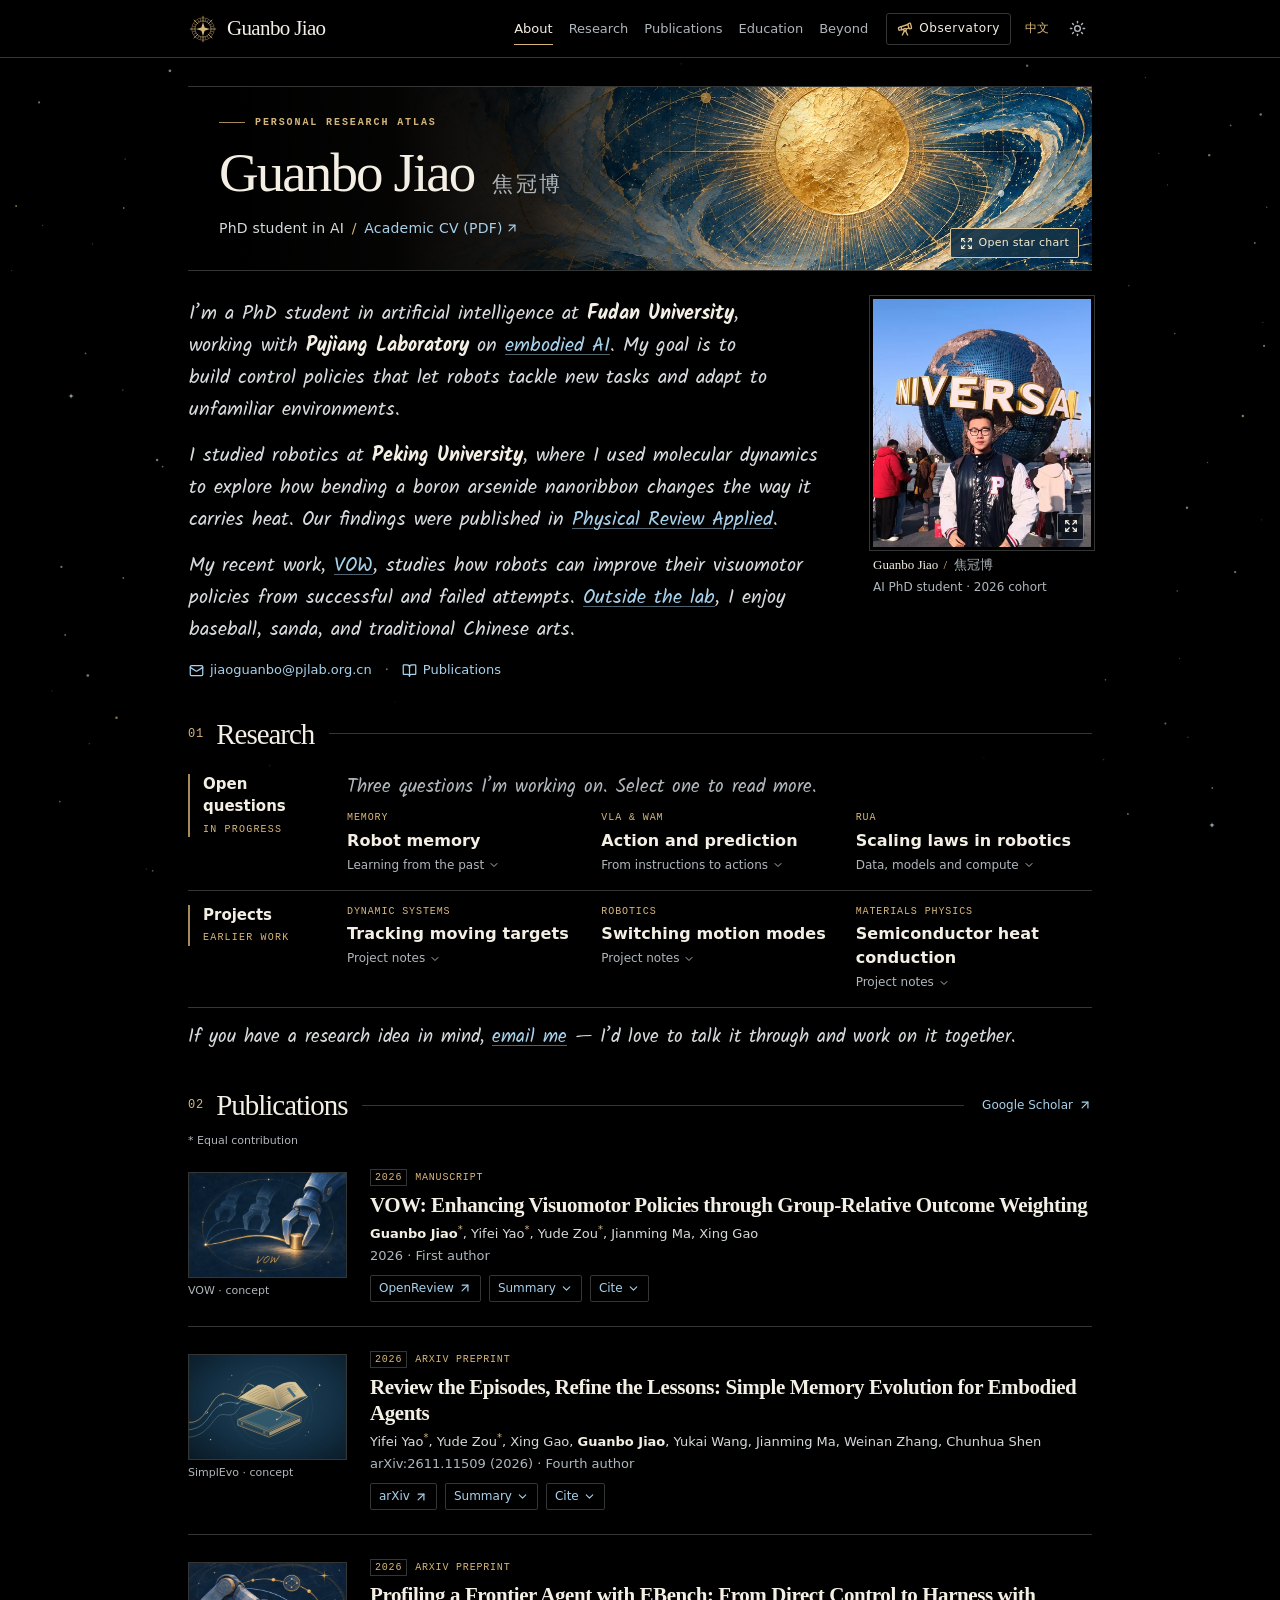
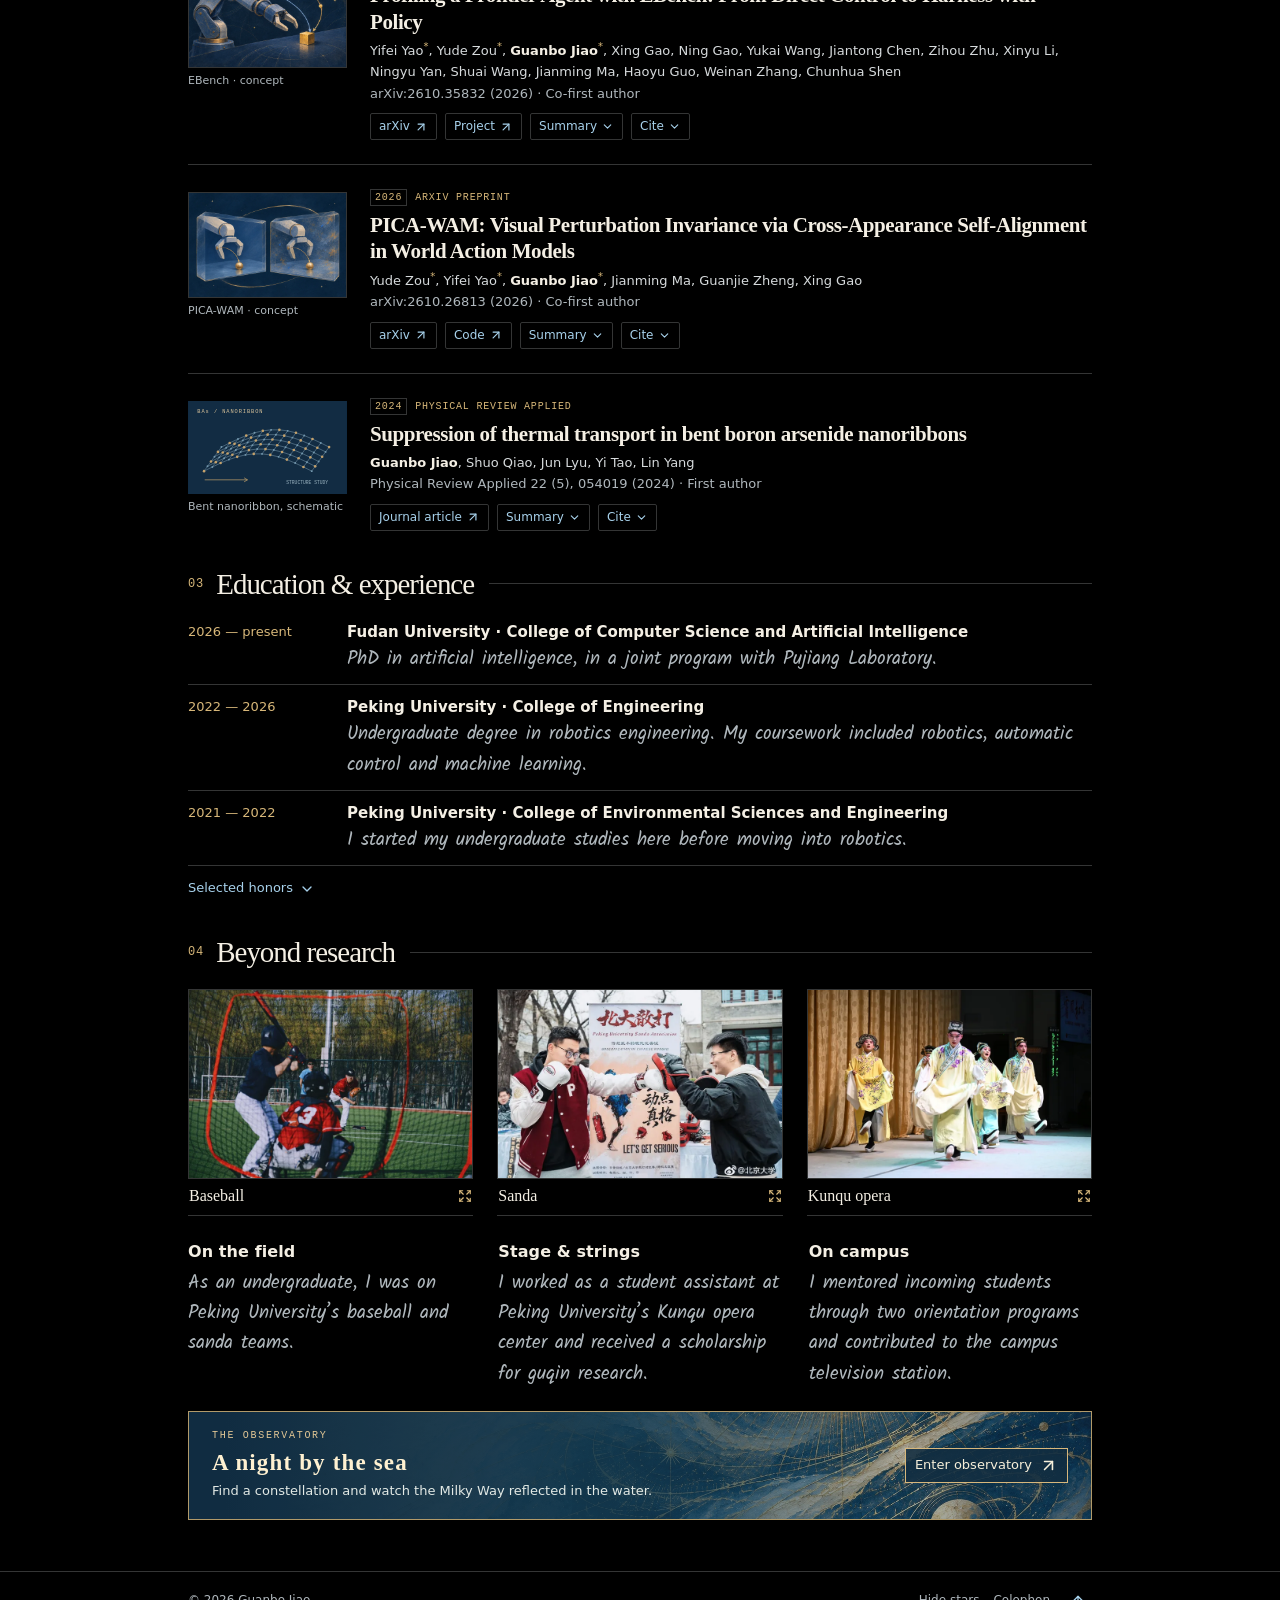
==== commit 2c2784ff: "Describe the satellite tracking and robot motion projects in terms of the work" ====
--- a/index.html
+++ b/index.html
@@ -1 +1 @@
-<!DOCTYPE html><!--3kUZ_tsM2_R15pXn8lm19--><html lang="en" data-ink="night"><head><meta charSet="utf-8"/><meta name="viewport" content="width=device-width, initial-scale=1"/><link rel="preload" as="image" href="/art/guanbo-universal.webp" fetchPriority="high"/><link rel="stylesheet" href="/_next/static/css/5aabec70194cd9a4.css" data-precedence="next"/><link rel="preload" as="script" fetchPriority="low" href="/_next/static/chunks/webpack-86388abb545c7db6.js"/><script src="/_next/static/chunks/4bd1b696-c023c6e3521b1417.js" async=""></script><script src="/_next/static/chunks/255-f7c4c205ddd80098.js" async=""></script><script src="/_next/static/chunks/main-app-b67554f29a6a5acc.js" async=""></script><script src="/_next/static/chunks/app/page-cd49d985341804b0.js" async=""></script><meta name="theme-color" content="#000000"/><meta name="color-scheme" content="dark light"/><title>Guanbo Jiao 焦冠博</title><meta name="description" content="Academic homepage of Guanbo Jiao (焦冠博), a PhD student at Fudan University working with Pujiang Laboratory on embodied AI and general-purpose robot control. 焦冠博的个人学术主页。"/><link rel="canonical" href="https://bob-jiao.github.io/"/><meta property="og:title" content="Guanbo Jiao 焦冠博"/><meta property="og:description" content="Academic homepage of Guanbo Jiao (焦冠博), a PhD student at Fudan University working with Pujiang Laboratory on embodied AI and general-purpose robot control. 焦冠博的个人学术主页。"/><meta property="og:url" content="https://bob-jiao.github.io/"/><meta property="og:site_name" content="Guanbo Jiao 焦冠博"/><meta property="og:type" content="website"/><meta name="twitter:card" content="summary"/><meta name="twitter:title" content="Guanbo Jiao 焦冠博"/><meta name="twitter:description" content="Academic homepage of Guanbo Jiao (焦冠博), a PhD student at Fudan University working with Pujiang Laboratory on embodied AI and general-purpose robot control. 焦冠博的个人学术主页。"/><link rel="icon" href="/icon.svg?b6e4f2766a1cac37" type="image/svg+xml" sizes="any"/><script src="/_next/static/chunks/polyfills-42372ed130431b0a.js" noModule=""></script></head><body><div hidden=""><!--$--><!--/$--></div><script type="application/ld+json">{"@context":"https://schema.org","@graph":[{"@type":"WebSite","@id":"https://bob-jiao.github.io/#website","url":"https://bob-jiao.github.io/","name":"Guanbo Jiao 焦冠博","alternateName":["焦冠博","Guanbo Jiao"],"author":{"@id":"https://bob-jiao.github.io/#person"}},{"@type":"Person","@id":"https://bob-jiao.github.io/#person","url":"https://bob-jiao.github.io/","name":"Guanbo Jiao","alternateName":"焦冠博","sameAs":["https://github.com/Bob-Jiao","https://scholar.google.com/citations?user=o9DMpawAAAAJ"]}]}</script><div class="academic-site" lang="en"><canvas class="quiet-starfield" aria-hidden="true"></canvas><a href="#about" class="skip-main">Skip to biography</a><header class="academic-nav"><div class="nav-in"><a href="#about" class="wordmark" aria-label="Guanbo Jiao home"><svg width="30" height="30" viewBox="0 0 48 48" aria-hidden="true" class="sun-seal"><g fill="none" stroke="currentColor"><circle cx="24" cy="24" r="18" stroke-width=".65"></circle><circle cx="24" cy="24" r="13" stroke-width=".7"></circle><path d="M24 3v10" stroke-width="1.15" transform="rotate(0 24 24)"></path><path d="M24 7v5" stroke-width="0.65" transform="rotate(15 24 24)"></path><path d="M24 7v5" stroke-width="0.65" transform="rotate(30 24 24)"></path><path d="M24 3v10" stroke-width="1.15" transform="rotate(45 24 24)"></path><path d="M24 7v5" stroke-width="0.65" transform="rotate(60 24 24)"></path><path d="M24 7v5" stroke-width="0.65" transform="rotate(75 24 24)"></path><path d="M24 3v10" stroke-width="1.15" transform="rotate(90 24 24)"></path><path d="M24 7v5" stroke-width="0.65" transform="rotate(105 24 24)"></path><path d="M24 7v5" stroke-width="0.65" transform="rotate(120 24 24)"></path><path d="M24 3v10" stroke-width="1.15" transform="rotate(135 24 24)"></path><path d="M24 7v5" stroke-width="0.65" transform="rotate(150 24 24)"></path><path d="M24 7v5" stroke-width="0.65" transform="rotate(165 24 24)"></path><path d="M24 3v10" stroke-width="1.15" transform="rotate(180 24 24)"></path><path d="M24 7v5" stroke-width="0.65" transform="rotate(195 24 24)"></path><path d="M24 7v5" stroke-width="0.65" transform="rotate(210 24 24)"></path><path d="M24 3v10" stroke-width="1.15" transform="rotate(225 24 24)"></path><path d="M24 7v5" stroke-width="0.65" transform="rotate(240 24 24)"></path><path d="M24 7v5" stroke-width="0.65" transform="rotate(255 24 24)"></path><path d="M24 3v10" stroke-width="1.15" transform="rotate(270 24 24)"></path><path d="M24 7v5" stroke-width="0.65" transform="rotate(285 24 24)"></path><path d="M24 7v5" stroke-width="0.65" transform="rotate(300 24 24)"></path><path d="M24 3v10" stroke-width="1.15" transform="rotate(315 24 24)"></path><path d="M24 7v5" stroke-width="0.65" transform="rotate(330 24 24)"></path><path d="M24 7v5" stroke-width="0.65" transform="rotate(345 24 24)"></path><path d="m24 13 2.6 8.4L35 24l-8.4 2.6L24 35l-2.6-8.4L13 24l8.4-2.6Z" fill="currentColor" stroke="none"></path></g></svg><span>Guanbo Jiao</span></a><nav aria-label="Main navigation" class="desktop-links"><a href="#about" aria-current="location">About</a><a href="#research">Research</a><a href="#publications">Publications</a><a href="#experience">Education</a><a href="#beyond">Beyond</a></nav><div class="nav-tools"><button type="button" class="nav-observe"><svg xmlns="http://www.w3.org/2000/svg" width="16" height="16" viewBox="0 0 24 24" fill="none" stroke="currentColor" stroke-width="2" stroke-linecap="round" stroke-linejoin="round" class="lucide lucide-telescope" aria-hidden="true"><path d="m10.065 12.493-6.18 1.318a.934.934 0 0 1-1.108-.702l-.537-2.15a1.07 1.07 0 0 1 .691-1.265l13.504-4.44"></path><path d="m13.56 11.747 4.332-.924"></path><path d="m16 21-3.105-6.21"></path><path d="M16.485 5.94a2 2 0 0 1 1.455-2.425l1.09-.272a1 1 0 0 1 1.212.727l1.515 6.06a1 1 0 0 1-.727 1.213l-1.09.272a2 2 0 0 1-2.425-1.455z"></path><path d="m6.158 8.633 1.114 4.456"></path><path d="m8 21 3.105-6.21"></path><circle cx="12" cy="13" r="2"></circle></svg>Observatory</button><button type="button" class="language-toggle" lang="zh-CN" aria-label="切换到中文">中文</button><button type="button" class="theme-toggle" aria-label="Switch to day mode" title="Day mode"><svg xmlns="http://www.w3.org/2000/svg" width="17" height="17" viewBox="0 0 24 24" fill="none" stroke="currentColor" stroke-width="2" stroke-linecap="round" stroke-linejoin="round" class="lucide lucide-sun" aria-hidden="true"><circle cx="12" cy="12" r="4"></circle><path d="M12 2v2"></path><path d="M12 20v2"></path><path d="m4.93 4.93 1.41 1.41"></path><path d="m17.66 17.66 1.41 1.41"></path><path d="M2 12h2"></path><path d="M20 12h2"></path><path d="m6.34 17.66-1.41 1.41"></path><path d="m19.07 4.93-1.41 1.41"></path></svg></button><button type="button" class="mobile-menu" aria-controls="nav-small" aria-expanded="false" aria-label="Open menu"><svg xmlns="http://www.w3.org/2000/svg" width="19" height="19" viewBox="0 0 24 24" fill="none" stroke="currentColor" stroke-width="2" stroke-linecap="round" stroke-linejoin="round" class="lucide lucide-menu" aria-hidden="true"><path d="M4 5h16"></path><path d="M4 12h16"></path><path d="M4 19h16"></path></svg></button></div></div><div class="read-progress"></div></header><main class="academic-main"><section id="about" tabindex="-1" aria-labelledby="person-name"><div class="profile-mast"><div class="mast-art" aria-hidden="true" style="background-image:url(/art/celestial-atlas.webp)"></div><div class="mast-copy"><p class="plate-label"><span></span> PERSONAL RESEARCH ATLAS</p><h1 id="person-name"><span>Guanbo Jiao</span> <i lang="zh-CN">焦冠博</i></h1><p class="mast-role">PhD student in AI<span> / </span><a href="/cv/guanbo-jiao-cv.pdf" type="application/pdf" target="_blank" rel="noopener noreferrer">Academic CV (PDF)<svg xmlns="http://www.w3.org/2000/svg" width="14" height="14" viewBox="0 0 24 24" fill="none" stroke="currentColor" stroke-width="2" stroke-linecap="round" stroke-linejoin="round" class="lucide lucide-arrow-up-right" aria-hidden="true"><path d="M7 7h10v10"></path><path d="M7 17 17 7"></path></svg></a></p></div><button type="button" class="plate-expand"><svg xmlns="http://www.w3.org/2000/svg" width="13" height="13" viewBox="0 0 24 24" fill="none" stroke="currentColor" stroke-width="2" stroke-linecap="round" stroke-linejoin="round" class="lucide lucide-expand" aria-hidden="true"><path d="m15 15 6 6"></path><path d="m15 9 6-6"></path><path d="M21 16v5h-5"></path><path d="M21 8V3h-5"></path><path d="M3 16v5h5"></path><path d="m3 21 6-6"></path><path d="M3 8V3h5"></path><path d="M9 9 3 3"></path></svg> <!-- -->Open star chart</button></div><div class="bio-grid"><aside class="profile-aside"><figure class="portrait"><button type="button" class="portrait-open" aria-haspopup="dialog" aria-label="View the full photograph"><img src="/art/guanbo-universal.webp" width="1800" height="1015" fetchPriority="high" alt="Guanbo standing in front of the Universal globe on a sunny day"/><span class="portrait-zoom" aria-hidden="true"><svg xmlns="http://www.w3.org/2000/svg" width="14" height="14" viewBox="0 0 24 24" fill="none" stroke="currentColor" stroke-width="2" stroke-linecap="round" stroke-linejoin="round" class="lucide lucide-expand" aria-hidden="true"><path d="m15 15 6 6"></path><path d="m15 9 6-6"></path><path d="M21 16v5h-5"></path><path d="M21 8V3h-5"></path><path d="M3 16v5h5"></path><path d="m3 21 6-6"></path><path d="M3 8V3h5"></path><path d="M9 9 3 3"></path></svg></span></button></figure><p>Guanbo Jiao<!-- --> <span>/</span> <span lang="zh-CN" class="photo-signature">焦冠博</span></p><small>AI PhD student · 2026 cohort</small><dialog class="photo-dialog" aria-label="Full photograph of Guanbo"><figure><img src="/art/guanbo-universal.webp" width="1800" height="1015" loading="lazy" alt="Guanbo standing in front of the Universal globe on a sunny day"/><figcaption><span>At the Universal globe</span><button type="button" aria-label="Close photograph"><svg xmlns="http://www.w3.org/2000/svg" width="17" height="17" viewBox="0 0 24 24" fill="none" stroke="currentColor" stroke-width="2" stroke-linecap="round" stroke-linejoin="round" class="lucide lucide-x" aria-hidden="true"><path d="M18 6 6 18"></path><path d="m6 6 12 12"></path></svg>Close</button></figcaption></figure></dialog></aside><div class="bio-prose"><p>I’m a PhD student in artificial intelligence at<!-- --> <strong>Fudan University</strong>, working with<!-- --> <strong>Pujiang Laboratory</strong> on<!-- --> <a href="#research">embodied AI</a>. My goal is to build control policies that let robots tackle new tasks and adapt to unfamiliar environments.</p><p>I studied robotics at <strong>Peking University</strong>, where I used molecular dynamics to explore how bending a boron arsenide nanoribbon changes the way it carries heat. Our findings were published in<!-- --> <a href="#boron-arsenide-title"><i>Physical Review Applied</i></a>.</p><p>My recent work, <a href="#publications">VOW</a>, studies how robots can improve their visuomotor policies from successful and failed attempts. <a href="#beyond">Outside the lab</a>, I enjoy baseball, sanda, and traditional Chinese arts.</p><div class="bio-links"><a href="mailto:jiaoguanbo@pjlab.org.cn"><svg xmlns="http://www.w3.org/2000/svg" width="15" height="15" viewBox="0 0 24 24" fill="none" stroke="currentColor" stroke-width="2" stroke-linecap="round" stroke-linejoin="round" class="lucide lucide-mail" aria-hidden="true"><path d="m22 7-8.991 5.727a2 2 0 0 1-2.009 0L2 7"></path><rect x="2" y="4" width="20" height="16" rx="2"></rect></svg>jiaoguanbo@pjlab.org.cn</a><span>·</span><a href="#publications"><svg xmlns="http://www.w3.org/2000/svg" width="15" height="15" viewBox="0 0 24 24" fill="none" stroke="currentColor" stroke-width="2" stroke-linecap="round" stroke-linejoin="round" class="lucide lucide-book-open" aria-hidden="true"><path d="M12 7v14"></path><path d="M3 18a1 1 0 0 1-1-1V4a1 1 0 0 1 1-1h5a4 4 0 0 1 4 4 4 4 0 0 1 4-4h5a1 1 0 0 1 1 1v13a1 1 0 0 1-1 1h-6a3 3 0 0 0-3 3 3 3 0 0 0-3-3z"></path></svg>Publications</a></div></div></div></section><section id="research" class="academic-section" tabindex="-1" aria-label="Research"><div class="chapter-title"><span class="chapter-no">01</span><h2>Research</h2><span class="chapter-rule"></span></div><div class="ledger-row"><div class="ledger-label">Open questions<small>IN PROGRESS</small></div><div class="ledger-body"><p>Three questions I’m working on. Select one to read more.</p><div class="research-columns"><button type="button" class="text-choice " aria-expanded="false" aria-controls="research-detail"><span class="micro">MEMORY</span><strong>Robot memory</strong><span class="choice-desc">Learning from the past<!-- --> <svg xmlns="http://www.w3.org/2000/svg" width="12" height="12" viewBox="0 0 24 24" fill="none" stroke="currentColor" stroke-width="2" stroke-linecap="round" stroke-linejoin="round" class="lucide lucide-chevron-down" aria-hidden="true"><path d="m6 9 6 6 6-6"></path></svg></span></button><button type="button" class="text-choice " aria-expanded="false" aria-controls="research-detail"><span class="micro">VLA &amp; WAM</span><strong>Action and prediction</strong><span class="choice-desc">From instructions to actions<!-- --> <svg xmlns="http://www.w3.org/2000/svg" width="12" height="12" viewBox="0 0 24 24" fill="none" stroke="currentColor" stroke-width="2" stroke-linecap="round" stroke-linejoin="round" class="lucide lucide-chevron-down" aria-hidden="true"><path d="m6 9 6 6 6-6"></path></svg></span></button><button type="button" class="text-choice " aria-expanded="false" aria-controls="research-detail"><span class="micro">RUA</span><strong>Scaling laws in robotics</strong><span class="choice-desc">Data, models and compute<!-- --> <svg xmlns="http://www.w3.org/2000/svg" width="12" height="12" viewBox="0 0 24 24" fill="none" stroke="currentColor" stroke-width="2" stroke-linecap="round" stroke-linejoin="round" class="lucide lucide-chevron-down" aria-hidden="true"><path d="m6 9 6 6 6-6"></path></svg></span></button></div></div></div><div class="ledger-row" id="projects"><div class="ledger-label">Projects<small>EARLIER WORK</small></div><div class="ledger-body"><div class="research-columns"><button type="button" class="text-choice " aria-expanded="false" aria-controls="method-detail"><span class="micro">DYNAMIC SYSTEMS</span><strong>Tracking moving targets</strong><span class="choice-desc">Project notes<!-- --> <svg xmlns="http://www.w3.org/2000/svg" width="12" height="12" viewBox="0 0 24 24" fill="none" stroke="currentColor" stroke-width="2" stroke-linecap="round" stroke-linejoin="round" class="lucide lucide-chevron-down" aria-hidden="true"><path d="m6 9 6 6 6-6"></path></svg></span></button><button type="button" class="text-choice " aria-expanded="false" aria-controls="method-detail"><span class="micro">ROBOTICS</span><strong>Switching motion modes</strong><span class="choice-desc">Project notes<!-- --> <svg xmlns="http://www.w3.org/2000/svg" width="12" height="12" viewBox="0 0 24 24" fill="none" stroke="currentColor" stroke-width="2" stroke-linecap="round" stroke-linejoin="round" class="lucide lucide-chevron-down" aria-hidden="true"><path d="m6 9 6 6 6-6"></path></svg></span></button><button type="button" class="text-choice " aria-expanded="false" aria-controls="method-detail"><span class="micro">MATERIALS PHYSICS</span><strong>Semiconductor heat conduction</strong><span class="choice-desc">Project notes<!-- --> <svg xmlns="http://www.w3.org/2000/svg" width="12" height="12" viewBox="0 0 24 24" fill="none" stroke="currentColor" stroke-width="2" stroke-linecap="round" stroke-linejoin="round" class="lucide lucide-chevron-down" aria-hidden="true"><path d="m6 9 6 6 6-6"></path></svg></span></button></div></div></div><p class="research-invitation">If you have a research idea in mind, <a href="mailto:jiaoguanbo@pjlab.org.cn">email me</a> — I’d love to talk it through and work on it together.</p></section><section id="publications" class="academic-section" tabindex="-1" aria-label="Publications"><div class="publications-intro"><div class="publications-heading"><div class="chapter-title"><span class="chapter-no">02</span><h2>Publications</h2><span class="chapter-rule"></span></div><a class="scholar-link" href="https://scholar.google.com/citations?user=o9DMpawAAAAJ&amp;hl=en" target="_blank" rel="noopener noreferrer">Google Scholar <svg xmlns="http://www.w3.org/2000/svg" width="14" height="14" viewBox="0 0 24 24" fill="none" stroke="currentColor" stroke-width="2" stroke-linecap="round" stroke-linejoin="round" class="lucide lucide-arrow-up-right" aria-hidden="true"><path d="M7 7h10v10"></path><path d="M7 17 17 7"></path></svg></a></div><p class="publication-note">* <!-- -->Equal contribution</p></div><article class="publication" aria-labelledby="vow-title"><figure class="pub-figure pub-illustration"><img src="/art/vow-concept.webp" alt="Blue and gold concept illustration of several nearby robot grasping attempts, with a successful action highlighted in gold." width="960" height="640" loading="lazy" decoding="async"/><figcaption>VOW<!-- --> · <!-- -->concept</figcaption></figure><div class="pub-body"><div class="pub-meta"><span>2026</span><b>MANUSCRIPT</b></div><h3 id="vow-title"><a href="https://openreview.net/forum?id=PyFrdiIX7z" target="_blank" rel="noopener noreferrer">VOW: Enhancing Visuomotor Policies through Group-Relative Outcome Weighting</a></h3><p class="authors"><strong>Guanbo Jiao</strong><sup>*</sup>, <!-- -->Yifei Yao<sup>*</sup>, <!-- -->Yude Zou<sup>*</sup>, <!-- -->Jianming Ma<!-- -->, <!-- -->Xing Gao</p><p class="journal">2026<!-- --> <span>·<!-- --> <!-- -->First author</span></p><div class="publication-actions"><a class="paper-action" href="https://openreview.net/forum?id=PyFrdiIX7z" target="_blank" rel="noopener noreferrer">OpenReview<!-- --> <svg xmlns="http://www.w3.org/2000/svg" width="14" height="14" viewBox="0 0 24 24" fill="none" stroke="currentColor" stroke-width="2" stroke-linecap="round" stroke-linejoin="round" class="lucide lucide-arrow-up-right" aria-hidden="true"><path d="M7 7h10v10"></path><path d="M7 17 17 7"></path></svg></a><button type="button" class="paper-action" aria-expanded="false" aria-controls="vow-summary">Summary<!-- --> <svg xmlns="http://www.w3.org/2000/svg" width="13" height="13" viewBox="0 0 24 24" fill="none" stroke="currentColor" stroke-width="2" stroke-linecap="round" stroke-linejoin="round" class="lucide lucide-chevron-down" aria-hidden="true"><path d="m6 9 6 6 6-6"></path></svg></button><button type="button" class="paper-action" aria-expanded="false" aria-controls="vow-citation">Cite<!-- --> <svg xmlns="http://www.w3.org/2000/svg" width="13" height="13" viewBox="0 0 24 24" fill="none" stroke="currentColor" stroke-width="2" stroke-linecap="round" stroke-linejoin="round" class="lucide lucide-chevron-down" aria-hidden="true"><path d="m6 9 6 6 6-6"></path></svg></button></div></div></article><article class="publication" aria-labelledby="simplevo-title"><figure class="pub-figure pub-illustration"><img src="/art/simplevo-concept.svg" alt="Episode traces converge on two books representing task and working memory." width="960" height="640" loading="lazy" decoding="async"/><figcaption>SimplEvo<!-- --> · <!-- -->concept</figcaption></figure><div class="pub-body"><div class="pub-meta"><span>2026</span><b>ARXIV PREPRINT</b></div><h3 id="simplevo-title"><a href="https://arxiv.org/abs/2611.11509" target="_blank" rel="noopener noreferrer">Review the Episodes, Refine the Lessons: Simple Memory Evolution for Embodied Agents</a></h3><p class="authors">Yifei Yao<sup>*</sup>, <!-- -->Yude Zou<sup>*</sup>, <!-- -->Xing Gao<!-- -->, <strong>Guanbo Jiao</strong>, <!-- -->Yukai Wang<!-- -->, <!-- -->Jianming Ma<!-- -->, <!-- -->Weinan Zhang<!-- -->, <!-- -->Chunhua Shen</p><p class="journal">arXiv:2611.11509 (2026)<!-- --> <span>·<!-- --> <!-- -->Fourth author</span></p><div class="publication-actions"><a class="paper-action" href="https://arxiv.org/abs/2611.11509" target="_blank" rel="noopener noreferrer">arXiv<!-- --> <svg xmlns="http://www.w3.org/2000/svg" width="14" height="14" viewBox="0 0 24 24" fill="none" stroke="currentColor" stroke-width="2" stroke-linecap="round" stroke-linejoin="round" class="lucide lucide-arrow-up-right" aria-hidden="true"><path d="M7 7h10v10"></path><path d="M7 17 17 7"></path></svg></a><button type="button" class="paper-action" aria-expanded="false" aria-controls="simplevo-summary">Summary<!-- --> <svg xmlns="http://www.w3.org/2000/svg" width="13" height="13" viewBox="0 0 24 24" fill="none" stroke="currentColor" stroke-width="2" stroke-linecap="round" stroke-linejoin="round" class="lucide lucide-chevron-down" aria-hidden="true"><path d="m6 9 6 6 6-6"></path></svg></button><button type="button" class="paper-action" aria-expanded="false" aria-controls="simplevo-citation">Cite<!-- --> <svg xmlns="http://www.w3.org/2000/svg" width="13" height="13" viewBox="0 0 24 24" fill="none" stroke="currentColor" stroke-width="2" stroke-linecap="round" stroke-linejoin="round" class="lucide lucide-chevron-down" aria-hidden="true"><path d="m6 9 6 6 6-6"></path></svg></button></div></div></article><article class="publication" aria-labelledby="ebench-title"><figure class="pub-figure pub-illustration"><img src="/art/ebench-concept.webp" alt="Blue and gold concept illustration of a robot arm reaching for a cube, with direct and policy-guided action paths." width="960" height="640" loading="lazy" decoding="async"/><figcaption>EBench<!-- --> · <!-- -->concept</figcaption></figure><div class="pub-body"><div class="pub-meta"><span>2026</span><b>ARXIV PREPRINT</b></div><h3 id="ebench-title"><a href="https://arxiv.org/abs/2610.35832" target="_blank" rel="noopener noreferrer">Profiling a Frontier Agent with EBench: From Direct Control to Harness with Policy</a></h3><p class="authors">Yifei Yao<sup>*</sup>, <!-- -->Yude Zou<sup>*</sup>, <strong>Guanbo Jiao</strong><sup>*</sup>, <!-- -->Xing Gao<!-- -->, <!-- -->Ning Gao<!-- -->, <!-- -->Yukai Wang<!-- -->, <!-- -->Jiantong Chen<!-- -->, <!-- -->Zihou Zhu<!-- -->, <!-- -->Xinyu Li<!-- -->, <!-- -->Ningyu Yan<!-- -->, <!-- -->Shuai Wang<!-- -->, <!-- -->Jianming Ma<!-- -->, <!-- -->Haoyu Guo<!-- -->, <!-- -->Weinan Zhang<!-- -->, <!-- -->Chunhua Shen</p><p class="journal">arXiv:2610.35832 (2026)<!-- --> <span>·<!-- --> <!-- -->Co-first author</span></p><div class="publication-actions"><a class="paper-action" href="https://arxiv.org/abs/2610.35832" target="_blank" rel="noopener noreferrer">arXiv<!-- --> <svg xmlns="http://www.w3.org/2000/svg" width="14" height="14" viewBox="0 0 24 24" fill="none" stroke="currentColor" stroke-width="2" stroke-linecap="round" stroke-linejoin="round" class="lucide lucide-arrow-up-right" aria-hidden="true"><path d="M7 7h10v10"></path><path d="M7 17 17 7"></path></svg></a><a class="paper-action" href="https://internrobotics.github.io/EBench-Astra-Tech-Report/" target="_blank" rel="noopener noreferrer">Project<!-- --> <svg xmlns="http://www.w3.org/2000/svg" width="14" height="14" viewBox="0 0 24 24" fill="none" stroke="currentColor" stroke-width="2" stroke-linecap="round" stroke-linejoin="round" class="lucide lucide-arrow-up-right" aria-hidden="true"><path d="M7 7h10v10"></path><path d="M7 17 17 7"></path></svg></a><button type="button" class="paper-action" aria-expanded="false" aria-controls="ebench-summary">Summary<!-- --> <svg xmlns="http://www.w3.org/2000/svg" width="13" height="13" viewBox="0 0 24 24" fill="none" stroke="currentColor" stroke-width="2" stroke-linecap="round" stroke-linejoin="round" class="lucide lucide-chevron-down" aria-hidden="true"><path d="m6 9 6 6 6-6"></path></svg></button><button type="button" class="paper-action" aria-expanded="false" aria-controls="ebench-citation">Cite<!-- --> <svg xmlns="http://www.w3.org/2000/svg" width="13" height="13" viewBox="0 0 24 24" fill="none" stroke="currentColor" stroke-width="2" stroke-linecap="round" stroke-linejoin="round" class="lucide lucide-chevron-down" aria-hidden="true"><path d="m6 9 6 6 6-6"></path></svg></button></div></div></article><article class="publication" aria-labelledby="pica-wam-title"><figure class="pub-figure pub-illustration"><img src="/art/pica-wam-concept.webp" alt="Blue and gold concept illustration of matching robot actions in two scenes with different visual appearances." width="960" height="640" loading="lazy" decoding="async"/><figcaption>PICA-WAM<!-- --> · <!-- -->concept</figcaption></figure><div class="pub-body"><div class="pub-meta"><span>2026</span><b>ARXIV PREPRINT</b></div><h3 id="pica-wam-title"><a href="https://arxiv.org/abs/2610.26813" target="_blank" rel="noopener noreferrer">PICA-WAM: Visual Perturbation Invariance via Cross-Appearance Self-Alignment in World Action Models</a></h3><p class="authors">Yude Zou<sup>*</sup>, <!-- -->Yifei Yao<sup>*</sup>, <strong>Guanbo Jiao</strong><sup>*</sup>, <!-- -->Jianming Ma<!-- -->, <!-- -->Guanjie Zheng<!-- -->, <!-- -->Xing Gao</p><p class="journal">arXiv:2610.26813 (2026)<!-- --> <span>·<!-- --> <!-- -->Co-first author</span></p><div class="publication-actions"><a class="paper-action" href="https://arxiv.org/abs/2610.26813" target="_blank" rel="noopener noreferrer">arXiv<!-- --> <svg xmlns="http://www.w3.org/2000/svg" width="14" height="14" viewBox="0 0 24 24" fill="none" stroke="currentColor" stroke-width="2" stroke-linecap="round" stroke-linejoin="round" class="lucide lucide-arrow-up-right" aria-hidden="true"><path d="M7 7h10v10"></path><path d="M7 17 17 7"></path></svg></a><a class="paper-action" href="https://github.com/YudeZou/PICA-WAM-release" target="_blank" rel="noopener noreferrer">Code<!-- --> <svg xmlns="http://www.w3.org/2000/svg" width="14" height="14" viewBox="0 0 24 24" fill="none" stroke="currentColor" stroke-width="2" stroke-linecap="round" stroke-linejoin="round" class="lucide lucide-arrow-up-right" aria-hidden="true"><path d="M7 7h10v10"></path><path d="M7 17 17 7"></path></svg></a><button type="button" class="paper-action" aria-expanded="false" aria-controls="pica-wam-summary">Summary<!-- --> <svg xmlns="http://www.w3.org/2000/svg" width="13" height="13" viewBox="0 0 24 24" fill="none" stroke="currentColor" stroke-width="2" stroke-linecap="round" stroke-linejoin="round" class="lucide lucide-chevron-down" aria-hidden="true"><path d="m6 9 6 6 6-6"></path></svg></button><button type="button" class="paper-action" aria-expanded="false" aria-controls="pica-wam-citation">Cite<!-- --> <svg xmlns="http://www.w3.org/2000/svg" width="13" height="13" viewBox="0 0 24 24" fill="none" stroke="currentColor" stroke-width="2" stroke-linecap="round" stroke-linejoin="round" class="lucide lucide-chevron-down" aria-hidden="true"><path d="m6 9 6 6 6-6"></path></svg></button></div></div></article><article class="publication" aria-labelledby="boron-arsenide-title"><figure class="pub-figure"><svg role="img" aria-label="Illustration of a bent boron arsenide nanoribbon" viewBox="0 0 238 140"><rect width="238" height="140" fill="#122c43"></rect><g fill="none" stroke="#7593a6" stroke-width=".8"><line x1="24" y1="105" x2="36.4" y2="98.7777927285235"></line><line x1="24" y1="105" x2="29.2" y2="97.8"></line><line x1="36.4" y1="98.7777927285235" x2="48.8" y2="92.91719752686201"></line><line x1="36.4" y1="98.7777927285235" x2="41.6" y2="91.57779272852349"></line><line x1="48.8" y1="92.91719752686201" x2="61.2" y2="87.75881088573932"></line><line x1="48.8" y1="92.91719752686201" x2="54" y2="85.71719752686201"></line><line x1="61.2" y1="87.75881088573932" x2="73.6" y2="83.60241948676493"></line><line x1="61.2" y1="87.75881088573932" x2="66.4" y2="80.55881088573932"></line><line x1="73.6" y1="83.60241948676493" x2="86" y2="80.68957769017922"></line><line x1="73.6" y1="83.60241948676493" x2="78.8" y2="76.40241948676493"></line><line x1="86" y1="80.68957769017922" x2="98.4" y2="79.1895692734506"></line><line x1="86" y1="80.68957769017922" x2="91.2" y2="73.4895776901792"></line><line x1="98.4" y1="79.1895692734506" x2="110.8" y2="79.1895692734506"></line><line x1="98.4" y1="79.1895692734506" x2="103.60000000000001" y2="71.9895692734506"></line><line x1="110.8" y1="79.1895692734506" x2="123.2" y2="80.68957769017922"></line><line x1="110.8" y1="79.1895692734506" x2="116" y2="71.9895692734506"></line><line x1="123.2" y1="80.68957769017922" x2="135.60000000000002" y2="83.60241948676493"></line><line x1="123.2" y1="80.68957769017922" x2="128.4" y2="73.4895776901792"></line><line x1="135.60000000000002" y1="83.60241948676493" x2="148" y2="87.75881088573932"></line><line x1="135.60000000000002" y1="83.60241948676493" x2="140.8" y2="76.40241948676493"></line><line x1="148" y1="87.75881088573932" x2="160.4" y2="92.91719752686201"></line><line x1="148" y1="87.75881088573932" x2="153.2" y2="80.55881088573932"></line><line x1="160.4" y1="92.91719752686201" x2="172.8" y2="98.7777927285235"></line><line x1="160.4" y1="92.91719752686201" x2="165.6" y2="85.71719752686201"></line><line x1="172.8" y1="98.7777927285235" x2="185.20000000000002" y2="105"></line><line x1="172.8" y1="98.7777927285235" x2="178" y2="91.57779272852349"></line><line x1="185.20000000000002" y1="105" x2="190.4" y2="97.8"></line><line x1="29.2" y1="97.8" x2="41.6" y2="91.57779272852349"></line><line x1="29.2" y1="97.8" x2="34.4" y2="90.6"></line><line x1="41.6" y1="91.57779272852349" x2="54" y2="85.71719752686201"></line><line x1="41.6" y1="91.57779272852349" x2="46.8" y2="84.37779272852349"></line><line x1="54" y1="85.71719752686201" x2="66.4" y2="80.55881088573932"></line><line x1="54" y1="85.71719752686201" x2="59.199999999999996" y2="78.517197526862"></line><line x1="66.4" y1="80.55881088573932" x2="78.8" y2="76.40241948676493"></line><line x1="66.4" y1="80.55881088573932" x2="71.60000000000001" y2="73.35881088573932"></line><line x1="78.8" y1="76.40241948676493" x2="91.2" y2="73.4895776901792"></line><line x1="78.8" y1="76.40241948676493" x2="84" y2="69.20241948676492"></line><line x1="91.2" y1="73.4895776901792" x2="103.60000000000001" y2="71.9895692734506"></line><line x1="91.2" y1="73.4895776901792" x2="96.4" y2="66.28957769017921"></line><line x1="103.60000000000001" y1="71.9895692734506" x2="116" y2="71.9895692734506"></line><line x1="103.60000000000001" y1="71.9895692734506" x2="108.80000000000001" y2="64.7895692734506"></line><line x1="116" y1="71.9895692734506" x2="128.4" y2="73.4895776901792"></line><line x1="116" y1="71.9895692734506" x2="121.2" y2="64.7895692734506"></line><line x1="128.4" y1="73.4895776901792" x2="140.8" y2="76.40241948676493"></line><line x1="128.4" y1="73.4895776901792" x2="133.6" y2="66.28957769017921"></line><line x1="140.8" y1="76.40241948676493" x2="153.2" y2="80.55881088573932"></line><line x1="140.8" y1="76.40241948676493" x2="146.00000000000003" y2="69.20241948676492"></line><line x1="153.2" y1="80.55881088573932" x2="165.6" y2="85.71719752686201"></line><line x1="153.2" y1="80.55881088573932" x2="158.4" y2="73.35881088573932"></line><line x1="165.6" y1="85.71719752686201" x2="178" y2="91.57779272852349"></line><line x1="165.6" y1="85.71719752686201" x2="170.8" y2="78.517197526862"></line><line x1="178" y1="91.57779272852349" x2="190.4" y2="97.8"></line><line x1="178" y1="91.57779272852349" x2="183.20000000000002" y2="84.37779272852349"></line><line x1="190.4" y1="97.8" x2="195.60000000000002" y2="90.6"></line><line x1="34.4" y1="90.6" x2="46.8" y2="84.37779272852349"></line><line x1="34.4" y1="90.6" x2="39.6" y2="83.4"></line><line x1="46.8" y1="84.37779272852349" x2="59.199999999999996" y2="78.517197526862"></line><line x1="46.8" y1="84.37779272852349" x2="52" y2="77.1777927285235"></line><line x1="59.199999999999996" y1="78.517197526862" x2="71.60000000000001" y2="73.35881088573932"></line><line x1="59.199999999999996" y1="78.517197526862" x2="64.4" y2="71.31719752686202"></line><line x1="71.60000000000001" y1="73.35881088573932" x2="84" y2="69.20241948676492"></line><line x1="71.60000000000001" y1="73.35881088573932" x2="76.80000000000001" y2="66.15881088573933"></line><line x1="84" y1="69.20241948676492" x2="96.4" y2="66.28957769017921"></line><line x1="84" y1="69.20241948676492" x2="89.19999999999999" y2="62.002419486764936"></line><line x1="96.4" y1="66.28957769017921" x2="108.80000000000001" y2="64.7895692734506"></line><line x1="96.4" y1="66.28957769017921" x2="101.6" y2="59.08957769017922"></line><line x1="108.80000000000001" y1="64.7895692734506" x2="121.2" y2="64.7895692734506"></line><line x1="108.80000000000001" y1="64.7895692734506" x2="114" y2="57.58956927345061"></line><line x1="121.2" y1="64.7895692734506" x2="133.6" y2="66.28957769017921"></line><line x1="121.2" y1="64.7895692734506" x2="126.4" y2="57.58956927345061"></line><line x1="133.6" y1="66.28957769017921" x2="146.00000000000003" y2="69.20241948676492"></line><line x1="133.6" y1="66.28957769017921" x2="138.8" y2="59.08957769017922"></line><line x1="146.00000000000003" y1="69.20241948676492" x2="158.4" y2="73.35881088573932"></line><line x1="146.00000000000003" y1="69.20241948676492" x2="151.20000000000002" y2="62.002419486764936"></line><line x1="158.4" y1="73.35881088573932" x2="170.8" y2="78.517197526862"></line><line x1="158.4" y1="73.35881088573932" x2="163.6" y2="66.15881088573933"></line><line x1="170.8" y1="78.517197526862" x2="183.20000000000002" y2="84.37779272852349"></line><line x1="170.8" y1="78.517197526862" x2="176" y2="71.31719752686202"></line><line x1="183.20000000000002" y1="84.37779272852349" x2="195.60000000000002" y2="90.6"></line><line x1="183.20000000000002" y1="84.37779272852349" x2="188.4" y2="77.1777927285235"></line><line x1="195.60000000000002" y1="90.6" x2="200.8" y2="83.4"></line><line x1="39.6" y1="83.4" x2="52" y2="77.1777927285235"></line><line x1="39.6" y1="83.4" x2="44.8" y2="76.2"></line><line x1="52" y1="77.1777927285235" x2="64.4" y2="71.31719752686202"></line><line x1="52" y1="77.1777927285235" x2="57.2" y2="69.9777927285235"></line><line x1="64.4" y1="71.31719752686202" x2="76.80000000000001" y2="66.15881088573933"></line><line x1="64.4" y1="71.31719752686202" x2="69.6" y2="64.11719752686201"></line><line x1="76.80000000000001" y1="66.15881088573933" x2="89.19999999999999" y2="62.002419486764936"></line><line x1="76.80000000000001" y1="66.15881088573933" x2="82" y2="58.958810885739325"></line><line x1="89.19999999999999" y1="62.002419486764936" x2="101.6" y2="59.08957769017922"></line><line x1="89.19999999999999" y1="62.002419486764936" x2="94.39999999999999" y2="54.80241948676493"></line><line x1="101.6" y1="59.08957769017922" x2="114" y2="57.58956927345061"></line><line x1="101.6" y1="59.08957769017922" x2="106.8" y2="51.889577690179216"></line><line x1="114" y1="57.58956927345061" x2="126.4" y2="57.58956927345061"></line><line x1="114" y1="57.58956927345061" x2="119.2" y2="50.389569273450604"></line><line x1="126.4" y1="57.58956927345061" x2="138.8" y2="59.08957769017922"></line><line x1="126.4" y1="57.58956927345061" x2="131.6" y2="50.389569273450604"></line><line x1="138.8" y1="59.08957769017922" x2="151.20000000000002" y2="62.002419486764936"></line><line x1="138.8" y1="59.08957769017922" x2="144" y2="51.889577690179216"></line><line x1="151.20000000000002" y1="62.002419486764936" x2="163.6" y2="66.15881088573933"></line><line x1="151.20000000000002" y1="62.002419486764936" x2="156.40000000000003" y2="54.80241948676493"></line><line x1="163.6" y1="66.15881088573933" x2="176" y2="71.31719752686202"></line><line x1="163.6" y1="66.15881088573933" x2="168.8" y2="58.958810885739325"></line><line x1="176" y1="71.31719752686202" x2="188.4" y2="77.1777927285235"></line><line x1="176" y1="71.31719752686202" x2="181.20000000000002" y2="64.11719752686201"></line><line x1="188.4" y1="77.1777927285235" x2="200.8" y2="83.4"></line><line x1="188.4" y1="77.1777927285235" x2="193.60000000000002" y2="69.9777927285235"></line><line x1="200.8" y1="83.4" x2="206.00000000000003" y2="76.2"></line><line x1="44.8" y1="76.2" x2="57.2" y2="69.9777927285235"></line><line x1="44.8" y1="76.2" x2="50" y2="69"></line><line x1="57.2" y1="69.9777927285235" x2="69.6" y2="64.11719752686201"></line><line x1="57.2" y1="69.9777927285235" x2="62.4" y2="62.7777927285235"></line><line x1="69.6" y1="64.11719752686201" x2="82" y2="58.958810885739325"></line><line x1="69.6" y1="64.11719752686201" x2="74.8" y2="56.91719752686202"></line><line x1="82" y1="58.958810885739325" x2="94.39999999999999" y2="54.80241948676493"></line><line x1="82" y1="58.958810885739325" x2="87.2" y2="51.75881088573932"></line><line x1="94.39999999999999" y1="54.80241948676493" x2="106.8" y2="51.889577690179216"></line><line x1="94.39999999999999" y1="54.80241948676493" x2="99.6" y2="47.60241948676493"></line><line x1="106.8" y1="51.889577690179216" x2="119.2" y2="50.389569273450604"></line><line x1="106.8" y1="51.889577690179216" x2="112" y2="44.68957769017921"></line><line x1="119.2" y1="50.389569273450604" x2="131.6" y2="50.389569273450604"></line><line x1="119.2" y1="50.389569273450604" x2="124.4" y2="43.1895692734506"></line><line x1="131.6" y1="50.389569273450604" x2="144" y2="51.889577690179216"></line><line x1="131.6" y1="50.389569273450604" x2="136.8" y2="43.1895692734506"></line><line x1="144" y1="51.889577690179216" x2="156.40000000000003" y2="54.80241948676493"></line><line x1="144" y1="51.889577690179216" x2="149.2" y2="44.68957769017921"></line><line x1="156.40000000000003" y1="54.80241948676493" x2="168.8" y2="58.958810885739325"></line><line x1="156.40000000000003" y1="54.80241948676493" x2="161.60000000000002" y2="47.60241948676493"></line><line x1="168.8" y1="58.958810885739325" x2="181.20000000000002" y2="64.11719752686201"></line><line x1="168.8" y1="58.958810885739325" x2="174" y2="51.75881088573932"></line><line x1="181.20000000000002" y1="64.11719752686201" x2="193.60000000000002" y2="69.9777927285235"></line><line x1="181.20000000000002" y1="64.11719752686201" x2="186.4" y2="56.91719752686201"></line><line x1="193.60000000000002" y1="69.9777927285235" x2="206.00000000000003" y2="76.2"></line><line x1="193.60000000000002" y1="69.9777927285235" x2="198.8" y2="62.7777927285235"></line><line x1="206.00000000000003" y1="76.2" x2="211.20000000000002" y2="69"></line><line x1="50" y1="69" x2="62.4" y2="62.7777927285235"></line><line x1="62.4" y1="62.7777927285235" x2="74.8" y2="56.91719752686202"></line><line x1="74.8" y1="56.91719752686202" x2="87.2" y2="51.75881088573932"></line><line x1="87.2" y1="51.75881088573932" x2="99.6" y2="47.60241948676493"></line><line x1="99.6" y1="47.60241948676493" x2="112" y2="44.68957769017921"></line><line x1="112" y1="44.68957769017921" x2="124.4" y2="43.1895692734506"></line><line x1="124.4" y1="43.1895692734506" x2="136.8" y2="43.1895692734506"></line><line x1="136.8" y1="43.1895692734506" x2="149.2" y2="44.68957769017921"></line><line x1="149.2" y1="44.68957769017921" x2="161.60000000000002" y2="47.60241948676493"></line><line x1="161.60000000000002" y1="47.60241948676493" x2="174" y2="51.75881088573932"></line><line x1="174" y1="51.75881088573932" x2="186.4" y2="56.91719752686201"></line><line x1="186.4" y1="56.91719752686201" x2="198.8" y2="62.7777927285235"></line><line x1="198.8" y1="62.7777927285235" x2="211.20000000000002" y2="69"></line></g><circle cx="24" cy="105" r="1.95" fill="#c4a16b"></circle><circle cx="36.4" cy="98.7777927285235" r="1.45" fill="#7297ae"></circle><circle cx="48.8" cy="92.91719752686201" r="1.95" fill="#c4a16b"></circle><circle cx="61.2" cy="87.75881088573932" r="1.45" fill="#7297ae"></circle><circle cx="73.6" cy="83.60241948676493" r="1.95" fill="#c4a16b"></circle><circle cx="86" cy="80.68957769017922" r="1.45" fill="#7297ae"></circle><circle cx="98.4" cy="79.1895692734506" r="1.95" fill="#c4a16b"></circle><circle cx="110.8" cy="79.1895692734506" r="1.45" fill="#7297ae"></circle><circle cx="123.2" cy="80.68957769017922" r="1.95" fill="#c4a16b"></circle><circle cx="135.60000000000002" cy="83.60241948676493" r="1.45" fill="#7297ae"></circle><circle cx="148" cy="87.75881088573932" r="1.95" fill="#c4a16b"></circle><circle cx="160.4" cy="92.91719752686201" r="1.45" fill="#7297ae"></circle><circle cx="172.8" cy="98.7777927285235" r="1.95" fill="#c4a16b"></circle><circle cx="185.20000000000002" cy="105" r="1.45" fill="#7297ae"></circle><circle cx="29.2" cy="97.8" r="1.45" fill="#7297ae"></circle><circle cx="41.6" cy="91.57779272852349" r="1.95" fill="#c4a16b"></circle><circle cx="54" cy="85.71719752686201" r="1.45" fill="#7297ae"></circle><circle cx="66.4" cy="80.55881088573932" r="1.95" fill="#c4a16b"></circle><circle cx="78.8" cy="76.40241948676493" r="1.45" fill="#7297ae"></circle><circle cx="91.2" cy="73.4895776901792" r="1.95" fill="#c4a16b"></circle><circle cx="103.60000000000001" cy="71.9895692734506" r="1.45" fill="#7297ae"></circle><circle cx="116" cy="71.9895692734506" r="1.95" fill="#c4a16b"></circle><circle cx="128.4" cy="73.4895776901792" r="1.45" fill="#7297ae"></circle><circle cx="140.8" cy="76.40241948676493" r="1.95" fill="#c4a16b"></circle><circle cx="153.2" cy="80.55881088573932" r="1.45" fill="#7297ae"></circle><circle cx="165.6" cy="85.71719752686201" r="1.95" fill="#c4a16b"></circle><circle cx="178" cy="91.57779272852349" r="1.45" fill="#7297ae"></circle><circle cx="190.4" cy="97.8" r="1.95" fill="#c4a16b"></circle><circle cx="34.4" cy="90.6" r="1.95" fill="#c4a16b"></circle><circle cx="46.8" cy="84.37779272852349" r="1.45" fill="#7297ae"></circle><circle cx="59.199999999999996" cy="78.517197526862" r="1.95" fill="#c4a16b"></circle><circle cx="71.60000000000001" cy="73.35881088573932" r="1.45" fill="#7297ae"></circle><circle cx="84" cy="69.20241948676492" r="1.95" fill="#c4a16b"></circle><circle cx="96.4" cy="66.28957769017921" r="1.45" fill="#7297ae"></circle><circle cx="108.80000000000001" cy="64.7895692734506" r="1.95" fill="#c4a16b"></circle><circle cx="121.2" cy="64.7895692734506" r="1.45" fill="#7297ae"></circle><circle cx="133.6" cy="66.28957769017921" r="1.95" fill="#c4a16b"></circle><circle cx="146.00000000000003" cy="69.20241948676492" r="1.45" fill="#7297ae"></circle><circle cx="158.4" cy="73.35881088573932" r="1.95" fill="#c4a16b"></circle><circle cx="170.8" cy="78.517197526862" r="1.45" fill="#7297ae"></circle><circle cx="183.20000000000002" cy="84.37779272852349" r="1.95" fill="#c4a16b"></circle><circle cx="195.60000000000002" cy="90.6" r="1.45" fill="#7297ae"></circle><circle cx="39.6" cy="83.4" r="1.45" fill="#7297ae"></circle><circle cx="52" cy="77.1777927285235" r="1.95" fill="#c4a16b"></circle><circle cx="64.4" cy="71.31719752686202" r="1.45" fill="#7297ae"></circle><circle cx="76.80000000000001" cy="66.15881088573933" r="1.95" fill="#c4a16b"></circle><circle cx="89.19999999999999" cy="62.002419486764936" r="1.45" fill="#7297ae"></circle><circle cx="101.6" cy="59.08957769017922" r="1.95" fill="#c4a16b"></circle><circle cx="114" cy="57.58956927345061" r="1.45" fill="#7297ae"></circle><circle cx="126.4" cy="57.58956927345061" r="1.95" fill="#c4a16b"></circle><circle cx="138.8" cy="59.08957769017922" r="1.45" fill="#7297ae"></circle><circle cx="151.20000000000002" cy="62.002419486764936" r="1.95" fill="#c4a16b"></circle><circle cx="163.6" cy="66.15881088573933" r="1.45" fill="#7297ae"></circle><circle cx="176" cy="71.31719752686202" r="1.95" fill="#c4a16b"></circle><circle cx="188.4" cy="77.1777927285235" r="1.45" fill="#7297ae"></circle><circle cx="200.8" cy="83.4" r="1.95" fill="#c4a16b"></circle><circle cx="44.8" cy="76.2" r="1.95" fill="#c4a16b"></circle><circle cx="57.2" cy="69.9777927285235" r="1.45" fill="#7297ae"></circle><circle cx="69.6" cy="64.11719752686201" r="1.95" fill="#c4a16b"></circle><circle cx="82" cy="58.958810885739325" r="1.45" fill="#7297ae"></circle><circle cx="94.39999999999999" cy="54.80241948676493" r="1.95" fill="#c4a16b"></circle><circle cx="106.8" cy="51.889577690179216" r="1.45" fill="#7297ae"></circle><circle cx="119.2" cy="50.389569273450604" r="1.95" fill="#c4a16b"></circle><circle cx="131.6" cy="50.389569273450604" r="1.45" fill="#7297ae"></circle><circle cx="144" cy="51.889577690179216" r="1.95" fill="#c4a16b"></circle><circle cx="156.40000000000003" cy="54.80241948676493" r="1.45" fill="#7297ae"></circle><circle cx="168.8" cy="58.958810885739325" r="1.95" fill="#c4a16b"></circle><circle cx="181.20000000000002" cy="64.11719752686201" r="1.45" fill="#7297ae"></circle><circle cx="193.60000000000002" cy="69.9777927285235" r="1.95" fill="#c4a16b"></circle><circle cx="206.00000000000003" cy="76.2" r="1.45" fill="#7297ae"></circle><circle cx="50" cy="69" r="1.45" fill="#7297ae"></circle><circle cx="62.4" cy="62.7777927285235" r="1.95" fill="#c4a16b"></circle><circle cx="74.8" cy="56.91719752686202" r="1.45" fill="#7297ae"></circle><circle cx="87.2" cy="51.75881088573932" r="1.95" fill="#c4a16b"></circle><circle cx="99.6" cy="47.60241948676493" r="1.45" fill="#7297ae"></circle><circle cx="112" cy="44.68957769017921" r="1.95" fill="#c4a16b"></circle><circle cx="124.4" cy="43.1895692734506" r="1.45" fill="#7297ae"></circle><circle cx="136.8" cy="43.1895692734506" r="1.95" fill="#c4a16b"></circle><circle cx="149.2" cy="44.68957769017921" r="1.45" fill="#7297ae"></circle><circle cx="161.60000000000002" cy="47.60241948676493" r="1.95" fill="#c4a16b"></circle><circle cx="174" cy="51.75881088573932" r="1.45" fill="#7297ae"></circle><circle cx="186.4" cy="56.91719752686201" r="1.95" fill="#c4a16b"></circle><circle cx="198.8" cy="62.7777927285235" r="1.45" fill="#7297ae"></circle><circle cx="211.20000000000002" cy="69" r="1.95" fill="#c4a16b"></circle><text x="14" y="18" fill="#d9c39a" font-size="8" font-family="monospace" letter-spacing="1.4">BAs / NANORIBBON</text><path d="M25 118h64m-5-3 5 3-5 3" stroke="#c6a46b" fill="none"></path><text x="147" y="125" fill="#9bb4c1" font-size="7" font-family="monospace">STRUCTURE STUDY</text></svg><figcaption>Bent nanoribbon, schematic</figcaption></figure><div class="pub-body"><div class="pub-meta"><span>2024</span><b>PHYSICAL REVIEW APPLIED</b></div><h3 id="boron-arsenide-title"><a href="https://journals.aps.org/prapplied/abstract/10.1103/PhysRevApplied.22.054019" target="_blank" rel="noopener noreferrer">Suppression of thermal transport in bent boron arsenide nanoribbons</a></h3><p class="authors"><strong>Guanbo Jiao</strong>, <!-- -->Shuo Qiao<!-- -->, <!-- -->Jun Lyu<!-- -->, <!-- -->Yi Tao<!-- -->, <!-- -->Lin Yang</p><p class="journal">Physical Review Applied 22 (5), 054019 (2024)<!-- --> <span>·<!-- --> <!-- -->First author</span></p><div class="publication-actions"><a class="paper-action" href="https://journals.aps.org/prapplied/abstract/10.1103/PhysRevApplied.22.054019" target="_blank" rel="noopener noreferrer">Journal article<!-- --> <svg xmlns="http://www.w3.org/2000/svg" width="14" height="14" viewBox="0 0 24 24" fill="none" stroke="currentColor" stroke-width="2" stroke-linecap="round" stroke-linejoin="round" class="lucide lucide-arrow-up-right" aria-hidden="true"><path d="M7 7h10v10"></path><path d="M7 17 17 7"></path></svg></a><button type="button" class="paper-action" aria-expanded="false" aria-controls="boron-arsenide-summary">Summary<!-- --> <svg xmlns="http://www.w3.org/2000/svg" width="13" height="13" viewBox="0 0 24 24" fill="none" stroke="currentColor" stroke-width="2" stroke-linecap="round" stroke-linejoin="round" class="lucide lucide-chevron-down" aria-hidden="true"><path d="m6 9 6 6 6-6"></path></svg></button><button type="button" class="paper-action" aria-expanded="false" aria-controls="boron-arsenide-citation">Cite<!-- --> <svg xmlns="http://www.w3.org/2000/svg" width="13" height="13" viewBox="0 0 24 24" fill="none" stroke="currentColor" stroke-width="2" stroke-linecap="round" stroke-linejoin="round" class="lucide lucide-chevron-down" aria-hidden="true"><path d="m6 9 6 6 6-6"></path></svg></button></div></div></article></section><section id="experience" class="academic-section" tabindex="-1" aria-label="Education and experience"><div class="chapter-title"><span class="chapter-no">03</span><h2>Education &amp; experience</h2><span class="chapter-rule"></span></div><div class="career-list"><div><time>2026 — present</time><p><strong>Fudan University · College of Computer Science and Artificial Intelligence</strong><span>PhD in artificial intelligence, in a joint program with Pujiang Laboratory.</span></p></div><div><time>2022 — 2026</time><p><strong>Peking University · College of Engineering</strong><span>Undergraduate degree in robotics engineering. My coursework included robotics, automatic control and machine learning.</span></p></div><div><time>2021 — 2022</time><p><strong>Peking University · College of Environmental Sciences and Engineering</strong><span>I started my undergraduate studies here before moving into robotics.</span></p></div></div><details class="honor-list"><summary>Selected honors<!-- --> <svg xmlns="http://www.w3.org/2000/svg" width="16" height="16" viewBox="0 0 24 24" fill="none" stroke="currentColor" stroke-width="2" stroke-linecap="round" stroke-linejoin="round" class="lucide lucide-chevron-down" aria-hidden="true"><path d="m6 9 6 6 6-6"></path></svg></summary><ul><li><b>2026</b>Outstanding graduate honors from Beijing and Peking University</li><li><b>2025</b>Peking University Academic Innovation Award and Junyuan Scholarship</li><li><b>2023–2025</b>Peking University Merit Student, 2023–2024 and 2024–2025</li><li><b>2023—2024</b>Third prize in the Challenge Cup and the Huatai Securities Science and Technology Scholarship</li></ul></details></section><section id="beyond" class="academic-section" tabindex="-1" aria-label="Beyond research"><div class="chapter-title"><span class="chapter-no">04</span><h2>Beyond research</h2><span class="chapter-rule"></span></div><div class="field-prints"><button type="button" class="field-print" aria-haspopup="dialog" aria-label="View photo: Baseball"><img src="/art/beyond-baseball-thumb.webp" loading="lazy" decoding="async" alt="" width="720" height="480"/><span>Baseball<!-- --> <svg xmlns="http://www.w3.org/2000/svg" width="14" height="14" viewBox="0 0 24 24" fill="none" stroke="currentColor" stroke-width="2" stroke-linecap="round" stroke-linejoin="round" class="lucide lucide-expand" aria-hidden="true"><path d="m15 15 6 6"></path><path d="m15 9 6-6"></path><path d="M21 16v5h-5"></path><path d="M21 8V3h-5"></path><path d="M3 16v5h5"></path><path d="m3 21 6-6"></path><path d="M3 8V3h5"></path><path d="M9 9 3 3"></path></svg></span></button><button type="button" class="field-print" aria-haspopup="dialog" aria-label="View photo: Sanda"><img src="/art/beyond-sanda-thumb.webp" loading="lazy" decoding="async" alt="" width="720" height="479"/><span>Sanda<!-- --> <svg xmlns="http://www.w3.org/2000/svg" width="14" height="14" viewBox="0 0 24 24" fill="none" stroke="currentColor" stroke-width="2" stroke-linecap="round" stroke-linejoin="round" class="lucide lucide-expand" aria-hidden="true"><path d="m15 15 6 6"></path><path d="m15 9 6-6"></path><path d="M21 16v5h-5"></path><path d="M21 8V3h-5"></path><path d="M3 16v5h5"></path><path d="m3 21 6-6"></path><path d="M3 8V3h5"></path><path d="M9 9 3 3"></path></svg></span></button><button type="button" class="field-print" aria-haspopup="dialog" aria-label="View photo: Kunqu opera"><img src="/art/beyond-kunqu-thumb.webp" loading="lazy" decoding="async" alt="" width="720" height="480"/><span>Kunqu opera<!-- --> <svg xmlns="http://www.w3.org/2000/svg" width="14" height="14" viewBox="0 0 24 24" fill="none" stroke="currentColor" stroke-width="2" stroke-linecap="round" stroke-linejoin="round" class="lucide lucide-expand" aria-hidden="true"><path d="m15 15 6 6"></path><path d="m15 9 6-6"></path><path d="M21 16v5h-5"></path><path d="M21 8V3h-5"></path><path d="M3 16v5h5"></path><path d="m3 21 6-6"></path><path d="M3 8V3h5"></path><path d="M9 9 3 3"></path></svg></span></button></div><dialog class="field-viewer" aria-label="Photo gallery"><div class="field-viewer-inner"><div class="field-viewer-top"><span>Photos</span><button type="button" aria-label="Close"><svg xmlns="http://www.w3.org/2000/svg" width="20" height="20" viewBox="0 0 24 24" fill="none" stroke="currentColor" stroke-width="2" stroke-linecap="round" stroke-linejoin="round" class="lucide lucide-x" aria-hidden="true"><path d="M18 6 6 18"></path><path d="m6 6 12 12"></path></svg></button></div><div class="field-viewer-bar"><strong aria-live="polite"></strong><button type="button" aria-label="Previous photo"><svg xmlns="http://www.w3.org/2000/svg" width="18" height="18" viewBox="0 0 24 24" fill="none" stroke="currentColor" stroke-width="2" stroke-linecap="round" stroke-linejoin="round" class="lucide lucide-arrow-left" aria-hidden="true"><path d="m12 19-7-7 7-7"></path><path d="M19 12H5"></path></svg></button><button type="button" aria-label="Next photo"><svg xmlns="http://www.w3.org/2000/svg" width="18" height="18" viewBox="0 0 24 24" fill="none" stroke="currentColor" stroke-width="2" stroke-linecap="round" stroke-linejoin="round" class="lucide lucide-arrow-right" aria-hidden="true"><path d="M5 12h14"></path><path d="m12 5 7 7-7 7"></path></svg></button></div></div></dialog><div class="beyond-notes"><div><h3>On the field</h3><p>As an undergraduate, I was on Peking University’s baseball and sanda teams.</p></div><div><h3>Stage &amp; strings</h3><p>I worked as a student assistant at Peking University’s Kunqu opera center and received a scholarship for guqin research.</p></div><div><h3>On campus</h3><p>I mentored incoming students through two orientation programs and contributed to the campus television station.</p></div></div><button type="button" class="observatory-strip"><span class="strip-art" aria-hidden="true" style="background-image:url(/art/celestial-atlas.webp)"></span><span><small>THE OBSERVATORY</small><strong>A night by the sea</strong><em>Find a constellation and watch the Milky Way reflected in the water.</em></span><span class="strip-cta">Enter observatory<!-- --> <svg xmlns="http://www.w3.org/2000/svg" width="19" height="19" viewBox="0 0 24 24" fill="none" stroke="currentColor" stroke-width="2" stroke-linecap="round" stroke-linejoin="round" class="lucide lucide-arrow-up-right" aria-hidden="true"><path d="M7 7h10v10"></path><path d="M7 17 17 7"></path></svg></span></button></section></main><footer class="academic-footer"><div><span>© 2026 Guanbo Jiao</span><button type="button">Hide stars</button><button type="button">Colophon</button><a href="#about" aria-label="Back to top"><svg xmlns="http://www.w3.org/2000/svg" width="16" height="16" viewBox="0 0 24 24" fill="none" stroke="currentColor" stroke-width="2" stroke-linecap="round" stroke-linejoin="round" class="lucide lucide-arrow-up" aria-hidden="true"><path d="m5 12 7-7 7 7"></path><path d="M12 19V5"></path></svg></a></div></footer><dialog class="site-note" aria-labelledby="colophon-heading"><button type="button" class="note-close" aria-label="Close colophon"><svg xmlns="http://www.w3.org/2000/svg" width="19" height="19" viewBox="0 0 24 24" fill="none" stroke="currentColor" stroke-width="2" stroke-linecap="round" stroke-linejoin="round" class="lucide lucide-x" aria-hidden="true"><path d="M18 6 6 18"></path><path d="m6 6 12 12"></path></svg></button><p class="plate-label">COLOPHON</p><h2 id="colophon-heading">About this atlas</h2><p>The education, projects and honors come from my August 2026 résumé. The research notes describe questions I’m currently exploring.</p><p>The layout draws on the academic homepage of<!-- --> <a href="https://www.peterholderrieth.com/" target="_blank" rel="noopener noreferrer">Peter E. Holderrieth</a>. The illustrated blue-and-gold chart was made for this atlas. Each marker opens a chapter of the site.</p><p>The observatory adapts<!-- --> <a href="https://github.com/chenbenkong/star-sea-hero" target="_blank" rel="noopener noreferrer">Star Sea Hero</a> under its <a href="/LICENSE-star-sea-hero.txt" download="LICENSE-star-sea-hero.txt">MIT license</a>.</p><p>The handwritten text is set in Kalam by Indian Type Foundry. <a href="/LICENSE-Kalam.txt" download="Kalam-OFL.txt">Font license</a></p></dialog></div><!--$--><!--/$--><script src="/_next/static/chunks/webpack-86388abb545c7db6.js" id="_R_" async=""></script><script>(self.__next_f=self.__next_f||[]).push([0])</script><script>self.__next_f.push([1,"1:\"$Sreact.fragment\"\n2:I[9766,[],\"\"]\n3:I[8924,[],\"\"]\n4:I[4526,[\"974\",\"static/chunks/app/page-cd49d985341804b0.js\"],\"default\"]\n5:I[4431,[],\"OutletBoundary\"]\n7:I[5278,[],\"AsyncMetadataOutlet\"]\n9:I[4431,[],\"ViewportBoundary\"]\nb:I[4431,[],\"MetadataBoundary\"]\nc:\"$Sreact.suspense\"\ne:I[7150,[],\"\"]\n:HL[\"/_next/static/css/5aabec70194cd9a4.css\",\"style\"]\n"])</script><script>self.__next_f.push([1,"0:{\"P\":null,\"b\":\"3kUZ-tsM2-R15pXn8lm19\",\"p\":\"\",\"c\":[\"\",\"\"],\"i\":false,\"f\":[[[\"\",{\"children\":[\"__PAGE__\",{}]},\"$undefined\",\"$undefined\",true],[\"\",[\"$\",\"$1\",\"c\",{\"children\":[[[\"$\",\"link\",\"0\",{\"rel\":\"stylesheet\",\"href\":\"/_next/static/css/5aabec70194cd9a4.css\",\"precedence\":\"next\",\"crossOrigin\":\"$undefined\",\"nonce\":\"$undefined\"}]],[\"$\",\"html\",null,{\"lang\":\"en\",\"data-ink\":\"night\",\"children\":[\"$\",\"body\",null,{\"children\":[\"$\",\"$L2\",null,{\"parallelRouterKey\":\"children\",\"error\":\"$undefined\",\"errorStyles\":\"$undefined\",\"errorScripts\":\"$undefined\",\"template\":[\"$\",\"$L3\",null,{}],\"templateStyles\":\"$undefined\",\"templateScripts\":\"$undefined\",\"notFound\":[[[\"$\",\"title\",null,{\"children\":\"404: This page could not be found.\"}],[\"$\",\"div\",null,{\"style\":{\"fontFamily\":\"system-ui,\\\"Segoe UI\\\",Roboto,Helvetica,Arial,sans-serif,\\\"Apple Color Emoji\\\",\\\"Segoe UI Emoji\\\"\",\"height\":\"100vh\",\"textAlign\":\"center\",\"display\":\"flex\",\"flexDirection\":\"column\",\"alignItems\":\"center\",\"justifyContent\":\"center\"},\"children\":[\"$\",\"div\",null,{\"children\":[[\"$\",\"style\",null,{\"dangerouslySetInnerHTML\":{\"__html\":\"body{color:#000;background:#fff;margin:0}.next-error-h1{border-right:1px solid rgba(0,0,0,.3)}@media (prefers-color-scheme:dark){body{color:#fff;background:#000}.next-error-h1{border-right:1px solid rgba(255,255,255,.3)}}\"}}],[\"$\",\"h1\",null,{\"className\":\"next-error-h1\",\"style\":{\"display\":\"inline-block\",\"margin\":\"0 20px 0 0\",\"padding\":\"0 23px 0 0\",\"fontSize\":24,\"fontWeight\":500,\"verticalAlign\":\"top\",\"lineHeight\":\"49px\"},\"children\":404}],[\"$\",\"div\",null,{\"style\":{\"display\":\"inline-block\"},\"children\":[\"$\",\"h2\",null,{\"style\":{\"fontSize\":14,\"fontWeight\":400,\"lineHeight\":\"49px\",\"margin\":0},\"children\":\"This page could not be found.\"}]}]]}]}]],[]],\"forbidden\":\"$undefined\",\"unauthorized\":\"$undefined\"}]}]}]]}],{\"children\":[\"__PAGE__\",[\"$\",\"$1\",\"c\",{\"children\":[[[\"$\",\"script\",null,{\"type\":\"application/ld+json\",\"dangerouslySetInnerHTML\":{\"__html\":\"{\\\"@context\\\":\\\"https://schema.org\\\",\\\"@graph\\\":[{\\\"@type\\\":\\\"WebSite\\\",\\\"@id\\\":\\\"https://bob-jiao.github.io/#website\\\",\\\"url\\\":\\\"https://bob-jiao.github.io/\\\",\\\"name\\\":\\\"Guanbo Jiao 焦冠博\\\",\\\"alternateName\\\":[\\\"焦冠博\\\",\\\"Guanbo Jiao\\\"],\\\"author\\\":{\\\"@id\\\":\\\"https://bob-jiao.github.io/#person\\\"}},{\\\"@type\\\":\\\"Person\\\",\\\"@id\\\":\\\"https://bob-jiao.github.io/#person\\\",\\\"url\\\":\\\"https://bob-jiao.github.io/\\\",\\\"name\\\":\\\"Guanbo Jiao\\\",\\\"alternateName\\\":\\\"焦冠博\\\",\\\"sameAs\\\":[\\\"https://github.com/Bob-Jiao\\\",\\\"https://scholar.google.com/citations?user=o9DMpawAAAAJ\\\"]}]}\"}}],[\"$\",\"$L4\",null,{}]],null,[\"$\",\"$L5\",null,{\"children\":[\"$L6\",[\"$\",\"$L7\",null,{\"promise\":\"$@8\"}]]}]]}],{},null,false]},null,false],[\"$\",\"$1\",\"h\",{\"children\":[null,[[\"$\",\"$L9\",null,{\"children\":\"$La\"}],null],[\"$\",\"$Lb\",null,{\"children\":[\"$\",\"div\",null,{\"hidden\":true,\"children\":[\"$\",\"$c\",null,{\"fallback\":null,\"children\":\"$Ld\"}]}]}]]}],false]],\"m\":\"$undefined\",\"G\":[\"$e\",[]],\"s\":false,\"S\":true}\n"])</script><script>self.__next_f.push([1,"a:[[\"$\",\"meta\",\"0\",{\"charSet\":\"utf-8\"}],[\"$\",\"meta\",\"1\",{\"name\":\"viewport\",\"content\":\"width=device-width, initial-scale=1\"}],[\"$\",\"meta\",\"2\",{\"name\":\"theme-color\",\"content\":\"#000000\"}],[\"$\",\"meta\",\"3\",{\"name\":\"color-scheme\",\"content\":\"dark light\"}]]\n6:null\n"])</script><script>self.__next_f.push([1,"f:I[622,[],\"IconMark\"]\n"])</script><script>self.__next_f.push([1,"8:{\"metadata\":[[\"$\",\"title\",\"0\",{\"children\":\"Guanbo Jiao 焦冠博\"}],[\"$\",\"meta\",\"1\",{\"name\":\"description\",\"content\":\"Academic homepage of Guanbo Jiao (焦冠博), a PhD student at Fudan University working with Pujiang Laboratory on embodied AI and general-purpose robot control. 焦冠博的个人学术主页。\"}],[\"$\",\"link\",\"2\",{\"rel\":\"canonical\",\"href\":\"https://bob-jiao.github.io/\"}],[\"$\",\"meta\",\"3\",{\"property\":\"og:title\",\"content\":\"Guanbo Jiao 焦冠博\"}],[\"$\",\"meta\",\"4\",{\"property\":\"og:description\",\"content\":\"Academic homepage of Guanbo Jiao (焦冠博), a PhD student at Fudan University working with Pujiang Laboratory on embodied AI and general-purpose robot control. 焦冠博的个人学术主页。\"}],[\"$\",\"meta\",\"5\",{\"property\":\"og:url\",\"content\":\"https://bob-jiao.github.io/\"}],[\"$\",\"meta\",\"6\",{\"property\":\"og:site_name\",\"content\":\"Guanbo Jiao 焦冠博\"}],[\"$\",\"meta\",\"7\",{\"property\":\"og:type\",\"content\":\"website\"}],[\"$\",\"meta\",\"8\",{\"name\":\"twitter:card\",\"content\":\"summary\"}],[\"$\",\"meta\",\"9\",{\"name\":\"twitter:title\",\"content\":\"Guanbo Jiao 焦冠博\"}],[\"$\",\"meta\",\"10\",{\"name\":\"twitter:description\",\"content\":\"Academic homepage of Guanbo Jiao (焦冠博), a PhD student at Fudan University working with Pujiang Laboratory on embodied AI and general-purpose robot control. 焦冠博的个人学术主页。\"}],[\"$\",\"link\",\"11\",{\"rel\":\"icon\",\"href\":\"/icon.svg?b6e4f2766a1cac37\",\"type\":\"image/svg+xml\",\"sizes\":\"any\"}],[\"$\",\"$Lf\",\"12\",{}]],\"error\":null,\"digest\":\"$undefined\"}\n"])</script><script>self.__next_f.push([1,"d:\"$8:metadata\"\n"])</script></body></html>+<!DOCTYPE html><!--nfAVH5gwZ9ZXhZLwduaGQ--><html lang="en" data-ink="night"><head><meta charSet="utf-8"/><meta name="viewport" content="width=device-width, initial-scale=1"/><link rel="preload" as="image" href="/art/guanbo-universal.webp" fetchPriority="high"/><link rel="stylesheet" href="/_next/static/css/5aabec70194cd9a4.css" data-precedence="next"/><link rel="preload" as="script" fetchPriority="low" href="/_next/static/chunks/webpack-86388abb545c7db6.js"/><script src="/_next/static/chunks/4bd1b696-c023c6e3521b1417.js" async=""></script><script src="/_next/static/chunks/255-f7c4c205ddd80098.js" async=""></script><script src="/_next/static/chunks/main-app-b67554f29a6a5acc.js" async=""></script><script src="/_next/static/chunks/app/page-7935dabaaee1a300.js" async=""></script><meta name="theme-color" content="#000000"/><meta name="color-scheme" content="dark light"/><title>Guanbo Jiao 焦冠博</title><meta name="description" content="Academic homepage of Guanbo Jiao (焦冠博), a PhD student at Fudan University working with Pujiang Laboratory on embodied AI and general-purpose robot control. 焦冠博的个人学术主页。"/><link rel="canonical" href="https://bob-jiao.github.io/"/><meta property="og:title" content="Guanbo Jiao 焦冠博"/><meta property="og:description" content="Academic homepage of Guanbo Jiao (焦冠博), a PhD student at Fudan University working with Pujiang Laboratory on embodied AI and general-purpose robot control. 焦冠博的个人学术主页。"/><meta property="og:url" content="https://bob-jiao.github.io/"/><meta property="og:site_name" content="Guanbo Jiao 焦冠博"/><meta property="og:type" content="website"/><meta name="twitter:card" content="summary"/><meta name="twitter:title" content="Guanbo Jiao 焦冠博"/><meta name="twitter:description" content="Academic homepage of Guanbo Jiao (焦冠博), a PhD student at Fudan University working with Pujiang Laboratory on embodied AI and general-purpose robot control. 焦冠博的个人学术主页。"/><link rel="icon" href="/icon.svg?b6e4f2766a1cac37" type="image/svg+xml" sizes="any"/><script src="/_next/static/chunks/polyfills-42372ed130431b0a.js" noModule=""></script></head><body><div hidden=""><!--$--><!--/$--></div><script type="application/ld+json">{"@context":"https://schema.org","@graph":[{"@type":"WebSite","@id":"https://bob-jiao.github.io/#website","url":"https://bob-jiao.github.io/","name":"Guanbo Jiao 焦冠博","alternateName":["焦冠博","Guanbo Jiao"],"author":{"@id":"https://bob-jiao.github.io/#person"}},{"@type":"Person","@id":"https://bob-jiao.github.io/#person","url":"https://bob-jiao.github.io/","name":"Guanbo Jiao","alternateName":"焦冠博","sameAs":["https://github.com/Bob-Jiao","https://scholar.google.com/citations?user=o9DMpawAAAAJ"]}]}</script><div class="academic-site" lang="en"><canvas class="quiet-starfield" aria-hidden="true"></canvas><a href="#about" class="skip-main">Skip to biography</a><header class="academic-nav"><div class="nav-in"><a href="#about" class="wordmark" aria-label="Guanbo Jiao home"><svg width="30" height="30" viewBox="0 0 48 48" aria-hidden="true" class="sun-seal"><g fill="none" stroke="currentColor"><circle cx="24" cy="24" r="18" stroke-width=".65"></circle><circle cx="24" cy="24" r="13" stroke-width=".7"></circle><path d="M24 3v10" stroke-width="1.15" transform="rotate(0 24 24)"></path><path d="M24 7v5" stroke-width="0.65" transform="rotate(15 24 24)"></path><path d="M24 7v5" stroke-width="0.65" transform="rotate(30 24 24)"></path><path d="M24 3v10" stroke-width="1.15" transform="rotate(45 24 24)"></path><path d="M24 7v5" stroke-width="0.65" transform="rotate(60 24 24)"></path><path d="M24 7v5" stroke-width="0.65" transform="rotate(75 24 24)"></path><path d="M24 3v10" stroke-width="1.15" transform="rotate(90 24 24)"></path><path d="M24 7v5" stroke-width="0.65" transform="rotate(105 24 24)"></path><path d="M24 7v5" stroke-width="0.65" transform="rotate(120 24 24)"></path><path d="M24 3v10" stroke-width="1.15" transform="rotate(135 24 24)"></path><path d="M24 7v5" stroke-width="0.65" transform="rotate(150 24 24)"></path><path d="M24 7v5" stroke-width="0.65" transform="rotate(165 24 24)"></path><path d="M24 3v10" stroke-width="1.15" transform="rotate(180 24 24)"></path><path d="M24 7v5" stroke-width="0.65" transform="rotate(195 24 24)"></path><path d="M24 7v5" stroke-width="0.65" transform="rotate(210 24 24)"></path><path d="M24 3v10" stroke-width="1.15" transform="rotate(225 24 24)"></path><path d="M24 7v5" stroke-width="0.65" transform="rotate(240 24 24)"></path><path d="M24 7v5" stroke-width="0.65" transform="rotate(255 24 24)"></path><path d="M24 3v10" stroke-width="1.15" transform="rotate(270 24 24)"></path><path d="M24 7v5" stroke-width="0.65" transform="rotate(285 24 24)"></path><path d="M24 7v5" stroke-width="0.65" transform="rotate(300 24 24)"></path><path d="M24 3v10" stroke-width="1.15" transform="rotate(315 24 24)"></path><path d="M24 7v5" stroke-width="0.65" transform="rotate(330 24 24)"></path><path d="M24 7v5" stroke-width="0.65" transform="rotate(345 24 24)"></path><path d="m24 13 2.6 8.4L35 24l-8.4 2.6L24 35l-2.6-8.4L13 24l8.4-2.6Z" fill="currentColor" stroke="none"></path></g></svg><span>Guanbo Jiao</span></a><nav aria-label="Main navigation" class="desktop-links"><a href="#about" aria-current="location">About</a><a href="#research">Research</a><a href="#publications">Publications</a><a href="#experience">Education</a><a href="#beyond">Beyond</a></nav><div class="nav-tools"><button type="button" class="nav-observe"><svg xmlns="http://www.w3.org/2000/svg" width="16" height="16" viewBox="0 0 24 24" fill="none" stroke="currentColor" stroke-width="2" stroke-linecap="round" stroke-linejoin="round" class="lucide lucide-telescope" aria-hidden="true"><path d="m10.065 12.493-6.18 1.318a.934.934 0 0 1-1.108-.702l-.537-2.15a1.07 1.07 0 0 1 .691-1.265l13.504-4.44"></path><path d="m13.56 11.747 4.332-.924"></path><path d="m16 21-3.105-6.21"></path><path d="M16.485 5.94a2 2 0 0 1 1.455-2.425l1.09-.272a1 1 0 0 1 1.212.727l1.515 6.06a1 1 0 0 1-.727 1.213l-1.09.272a2 2 0 0 1-2.425-1.455z"></path><path d="m6.158 8.633 1.114 4.456"></path><path d="m8 21 3.105-6.21"></path><circle cx="12" cy="13" r="2"></circle></svg>Observatory</button><button type="button" class="language-toggle" lang="zh-CN" aria-label="切换到中文">中文</button><button type="button" class="theme-toggle" aria-label="Switch to day mode" title="Day mode"><svg xmlns="http://www.w3.org/2000/svg" width="17" height="17" viewBox="0 0 24 24" fill="none" stroke="currentColor" stroke-width="2" stroke-linecap="round" stroke-linejoin="round" class="lucide lucide-sun" aria-hidden="true"><circle cx="12" cy="12" r="4"></circle><path d="M12 2v2"></path><path d="M12 20v2"></path><path d="m4.93 4.93 1.41 1.41"></path><path d="m17.66 17.66 1.41 1.41"></path><path d="M2 12h2"></path><path d="M20 12h2"></path><path d="m6.34 17.66-1.41 1.41"></path><path d="m19.07 4.93-1.41 1.41"></path></svg></button><button type="button" class="mobile-menu" aria-controls="nav-small" aria-expanded="false" aria-label="Open menu"><svg xmlns="http://www.w3.org/2000/svg" width="19" height="19" viewBox="0 0 24 24" fill="none" stroke="currentColor" stroke-width="2" stroke-linecap="round" stroke-linejoin="round" class="lucide lucide-menu" aria-hidden="true"><path d="M4 5h16"></path><path d="M4 12h16"></path><path d="M4 19h16"></path></svg></button></div></div><div class="read-progress"></div></header><main class="academic-main"><section id="about" tabindex="-1" aria-labelledby="person-name"><div class="profile-mast"><div class="mast-art" aria-hidden="true" style="background-image:url(/art/celestial-atlas.webp)"></div><div class="mast-copy"><p class="plate-label"><span></span> PERSONAL RESEARCH ATLAS</p><h1 id="person-name"><span>Guanbo Jiao</span> <i lang="zh-CN">焦冠博</i></h1><p class="mast-role">PhD student in AI<span> / </span><a href="/cv/guanbo-jiao-cv.pdf" type="application/pdf" target="_blank" rel="noopener noreferrer">Academic CV (PDF)<svg xmlns="http://www.w3.org/2000/svg" width="14" height="14" viewBox="0 0 24 24" fill="none" stroke="currentColor" stroke-width="2" stroke-linecap="round" stroke-linejoin="round" class="lucide lucide-arrow-up-right" aria-hidden="true"><path d="M7 7h10v10"></path><path d="M7 17 17 7"></path></svg></a></p></div><button type="button" class="plate-expand"><svg xmlns="http://www.w3.org/2000/svg" width="13" height="13" viewBox="0 0 24 24" fill="none" stroke="currentColor" stroke-width="2" stroke-linecap="round" stroke-linejoin="round" class="lucide lucide-expand" aria-hidden="true"><path d="m15 15 6 6"></path><path d="m15 9 6-6"></path><path d="M21 16v5h-5"></path><path d="M21 8V3h-5"></path><path d="M3 16v5h5"></path><path d="m3 21 6-6"></path><path d="M3 8V3h5"></path><path d="M9 9 3 3"></path></svg> <!-- -->Open star chart</button></div><div class="bio-grid"><aside class="profile-aside"><figure class="portrait"><button type="button" class="portrait-open" aria-haspopup="dialog" aria-label="View the full photograph"><img src="/art/guanbo-universal.webp" width="1800" height="1015" fetchPriority="high" alt="Guanbo standing in front of the Universal globe on a sunny day"/><span class="portrait-zoom" aria-hidden="true"><svg xmlns="http://www.w3.org/2000/svg" width="14" height="14" viewBox="0 0 24 24" fill="none" stroke="currentColor" stroke-width="2" stroke-linecap="round" stroke-linejoin="round" class="lucide lucide-expand" aria-hidden="true"><path d="m15 15 6 6"></path><path d="m15 9 6-6"></path><path d="M21 16v5h-5"></path><path d="M21 8V3h-5"></path><path d="M3 16v5h5"></path><path d="m3 21 6-6"></path><path d="M3 8V3h5"></path><path d="M9 9 3 3"></path></svg></span></button></figure><p>Guanbo Jiao<!-- --> <span>/</span> <span lang="zh-CN" class="photo-signature">焦冠博</span></p><small>AI PhD student · 2026 cohort</small><dialog class="photo-dialog" aria-label="Full photograph of Guanbo"><figure><img src="/art/guanbo-universal.webp" width="1800" height="1015" loading="lazy" alt="Guanbo standing in front of the Universal globe on a sunny day"/><figcaption><span>At the Universal globe</span><button type="button" aria-label="Close photograph"><svg xmlns="http://www.w3.org/2000/svg" width="17" height="17" viewBox="0 0 24 24" fill="none" stroke="currentColor" stroke-width="2" stroke-linecap="round" stroke-linejoin="round" class="lucide lucide-x" aria-hidden="true"><path d="M18 6 6 18"></path><path d="m6 6 12 12"></path></svg>Close</button></figcaption></figure></dialog></aside><div class="bio-prose"><p>I’m a PhD student in artificial intelligence at<!-- --> <strong>Fudan University</strong>, working with<!-- --> <strong>Pujiang Laboratory</strong> on<!-- --> <a href="#research">embodied AI</a>. My goal is to build control policies that let robots tackle new tasks and adapt to unfamiliar environments.</p><p>I studied robotics at <strong>Peking University</strong>, where I used molecular dynamics to explore how bending a boron arsenide nanoribbon changes the way it carries heat. Our findings were published in<!-- --> <a href="#boron-arsenide-title"><i>Physical Review Applied</i></a>.</p><p>My recent work, <a href="#publications">VOW</a>, studies how robots can improve their visuomotor policies from successful and failed attempts. <a href="#beyond">Outside the lab</a>, I enjoy baseball, sanda, and traditional Chinese arts.</p><div class="bio-links"><a href="mailto:jiaoguanbo@pjlab.org.cn"><svg xmlns="http://www.w3.org/2000/svg" width="15" height="15" viewBox="0 0 24 24" fill="none" stroke="currentColor" stroke-width="2" stroke-linecap="round" stroke-linejoin="round" class="lucide lucide-mail" aria-hidden="true"><path d="m22 7-8.991 5.727a2 2 0 0 1-2.009 0L2 7"></path><rect x="2" y="4" width="20" height="16" rx="2"></rect></svg>jiaoguanbo@pjlab.org.cn</a><span>·</span><a href="#publications"><svg xmlns="http://www.w3.org/2000/svg" width="15" height="15" viewBox="0 0 24 24" fill="none" stroke="currentColor" stroke-width="2" stroke-linecap="round" stroke-linejoin="round" class="lucide lucide-book-open" aria-hidden="true"><path d="M12 7v14"></path><path d="M3 18a1 1 0 0 1-1-1V4a1 1 0 0 1 1-1h5a4 4 0 0 1 4 4 4 4 0 0 1 4-4h5a1 1 0 0 1 1 1v13a1 1 0 0 1-1 1h-6a3 3 0 0 0-3 3 3 3 0 0 0-3-3z"></path></svg>Publications</a></div></div></div></section><section id="research" class="academic-section" tabindex="-1" aria-label="Research"><div class="chapter-title"><span class="chapter-no">01</span><h2>Research</h2><span class="chapter-rule"></span></div><div class="ledger-row"><div class="ledger-label">Open questions<small>IN PROGRESS</small></div><div class="ledger-body"><p>Three questions I’m working on. Select one to read more.</p><div class="research-columns"><button type="button" class="text-choice " aria-expanded="false" aria-controls="research-detail"><span class="micro">MEMORY</span><strong>Robot memory</strong><span class="choice-desc">Learning from the past<!-- --> <svg xmlns="http://www.w3.org/2000/svg" width="12" height="12" viewBox="0 0 24 24" fill="none" stroke="currentColor" stroke-width="2" stroke-linecap="round" stroke-linejoin="round" class="lucide lucide-chevron-down" aria-hidden="true"><path d="m6 9 6 6 6-6"></path></svg></span></button><button type="button" class="text-choice " aria-expanded="false" aria-controls="research-detail"><span class="micro">VLA &amp; WAM</span><strong>Action and prediction</strong><span class="choice-desc">From instructions to actions<!-- --> <svg xmlns="http://www.w3.org/2000/svg" width="12" height="12" viewBox="0 0 24 24" fill="none" stroke="currentColor" stroke-width="2" stroke-linecap="round" stroke-linejoin="round" class="lucide lucide-chevron-down" aria-hidden="true"><path d="m6 9 6 6 6-6"></path></svg></span></button><button type="button" class="text-choice " aria-expanded="false" aria-controls="research-detail"><span class="micro">RUA</span><strong>Scaling laws in robotics</strong><span class="choice-desc">Data, models and compute<!-- --> <svg xmlns="http://www.w3.org/2000/svg" width="12" height="12" viewBox="0 0 24 24" fill="none" stroke="currentColor" stroke-width="2" stroke-linecap="round" stroke-linejoin="round" class="lucide lucide-chevron-down" aria-hidden="true"><path d="m6 9 6 6 6-6"></path></svg></span></button></div></div></div><div class="ledger-row" id="projects"><div class="ledger-label">Projects<small>EARLIER WORK</small></div><div class="ledger-body"><div class="research-columns"><button type="button" class="text-choice " aria-expanded="false" aria-controls="method-detail"><span class="micro">DYNAMIC SYSTEMS</span><strong>Tracking moving targets</strong><span class="choice-desc">Project notes<!-- --> <svg xmlns="http://www.w3.org/2000/svg" width="12" height="12" viewBox="0 0 24 24" fill="none" stroke="currentColor" stroke-width="2" stroke-linecap="round" stroke-linejoin="round" class="lucide lucide-chevron-down" aria-hidden="true"><path d="m6 9 6 6 6-6"></path></svg></span></button><button type="button" class="text-choice " aria-expanded="false" aria-controls="method-detail"><span class="micro">ROBOTICS</span><strong>Switching motion modes</strong><span class="choice-desc">Project notes<!-- --> <svg xmlns="http://www.w3.org/2000/svg" width="12" height="12" viewBox="0 0 24 24" fill="none" stroke="currentColor" stroke-width="2" stroke-linecap="round" stroke-linejoin="round" class="lucide lucide-chevron-down" aria-hidden="true"><path d="m6 9 6 6 6-6"></path></svg></span></button><button type="button" class="text-choice " aria-expanded="false" aria-controls="method-detail"><span class="micro">MATERIALS PHYSICS</span><strong>Semiconductor heat conduction</strong><span class="choice-desc">Project notes<!-- --> <svg xmlns="http://www.w3.org/2000/svg" width="12" height="12" viewBox="0 0 24 24" fill="none" stroke="currentColor" stroke-width="2" stroke-linecap="round" stroke-linejoin="round" class="lucide lucide-chevron-down" aria-hidden="true"><path d="m6 9 6 6 6-6"></path></svg></span></button></div></div></div><p class="research-invitation">If you have a research idea in mind, <a href="mailto:jiaoguanbo@pjlab.org.cn">email me</a> — I’d love to talk it through and work on it together.</p></section><section id="publications" class="academic-section" tabindex="-1" aria-label="Publications"><div class="publications-intro"><div class="publications-heading"><div class="chapter-title"><span class="chapter-no">02</span><h2>Publications</h2><span class="chapter-rule"></span></div><a class="scholar-link" href="https://scholar.google.com/citations?user=o9DMpawAAAAJ&amp;hl=en" target="_blank" rel="noopener noreferrer">Google Scholar <svg xmlns="http://www.w3.org/2000/svg" width="14" height="14" viewBox="0 0 24 24" fill="none" stroke="currentColor" stroke-width="2" stroke-linecap="round" stroke-linejoin="round" class="lucide lucide-arrow-up-right" aria-hidden="true"><path d="M7 7h10v10"></path><path d="M7 17 17 7"></path></svg></a></div><p class="publication-note">* <!-- -->Equal contribution</p></div><article class="publication" aria-labelledby="vow-title"><figure class="pub-figure pub-illustration"><img src="/art/vow-concept.webp" alt="Blue and gold concept illustration of several nearby robot grasping attempts, with a successful action highlighted in gold." width="960" height="640" loading="lazy" decoding="async"/><figcaption>VOW<!-- --> · <!-- -->concept</figcaption></figure><div class="pub-body"><div class="pub-meta"><span>2026</span><b>MANUSCRIPT</b></div><h3 id="vow-title"><a href="https://openreview.net/forum?id=PyFrdiIX7z" target="_blank" rel="noopener noreferrer">VOW: Enhancing Visuomotor Policies through Group-Relative Outcome Weighting</a></h3><p class="authors"><strong>Guanbo Jiao</strong><sup>*</sup>, <!-- -->Yifei Yao<sup>*</sup>, <!-- -->Yude Zou<sup>*</sup>, <!-- -->Jianming Ma<!-- -->, <!-- -->Xing Gao</p><p class="journal">2026<!-- --> <span>·<!-- --> <!-- -->First author</span></p><div class="publication-actions"><a class="paper-action" href="https://openreview.net/forum?id=PyFrdiIX7z" target="_blank" rel="noopener noreferrer">OpenReview<!-- --> <svg xmlns="http://www.w3.org/2000/svg" width="14" height="14" viewBox="0 0 24 24" fill="none" stroke="currentColor" stroke-width="2" stroke-linecap="round" stroke-linejoin="round" class="lucide lucide-arrow-up-right" aria-hidden="true"><path d="M7 7h10v10"></path><path d="M7 17 17 7"></path></svg></a><button type="button" class="paper-action" aria-expanded="false" aria-controls="vow-summary">Summary<!-- --> <svg xmlns="http://www.w3.org/2000/svg" width="13" height="13" viewBox="0 0 24 24" fill="none" stroke="currentColor" stroke-width="2" stroke-linecap="round" stroke-linejoin="round" class="lucide lucide-chevron-down" aria-hidden="true"><path d="m6 9 6 6 6-6"></path></svg></button><button type="button" class="paper-action" aria-expanded="false" aria-controls="vow-citation">Cite<!-- --> <svg xmlns="http://www.w3.org/2000/svg" width="13" height="13" viewBox="0 0 24 24" fill="none" stroke="currentColor" stroke-width="2" stroke-linecap="round" stroke-linejoin="round" class="lucide lucide-chevron-down" aria-hidden="true"><path d="m6 9 6 6 6-6"></path></svg></button></div></div></article><article class="publication" aria-labelledby="simplevo-title"><figure class="pub-figure pub-illustration"><img src="/art/simplevo-concept.svg" alt="Episode traces converge on two books representing task and working memory." width="960" height="640" loading="lazy" decoding="async"/><figcaption>SimplEvo<!-- --> · <!-- -->concept</figcaption></figure><div class="pub-body"><div class="pub-meta"><span>2026</span><b>ARXIV PREPRINT</b></div><h3 id="simplevo-title"><a href="https://arxiv.org/abs/2611.11509" target="_blank" rel="noopener noreferrer">Review the Episodes, Refine the Lessons: Simple Memory Evolution for Embodied Agents</a></h3><p class="authors">Yifei Yao<sup>*</sup>, <!-- -->Yude Zou<sup>*</sup>, <!-- -->Xing Gao<!-- -->, <strong>Guanbo Jiao</strong>, <!-- -->Yukai Wang<!-- -->, <!-- -->Jianming Ma<!-- -->, <!-- -->Weinan Zhang<!-- -->, <!-- -->Chunhua Shen</p><p class="journal">arXiv:2611.11509 (2026)<!-- --> <span>·<!-- --> <!-- -->Fourth author</span></p><div class="publication-actions"><a class="paper-action" href="https://arxiv.org/abs/2611.11509" target="_blank" rel="noopener noreferrer">arXiv<!-- --> <svg xmlns="http://www.w3.org/2000/svg" width="14" height="14" viewBox="0 0 24 24" fill="none" stroke="currentColor" stroke-width="2" stroke-linecap="round" stroke-linejoin="round" class="lucide lucide-arrow-up-right" aria-hidden="true"><path d="M7 7h10v10"></path><path d="M7 17 17 7"></path></svg></a><button type="button" class="paper-action" aria-expanded="false" aria-controls="simplevo-summary">Summary<!-- --> <svg xmlns="http://www.w3.org/2000/svg" width="13" height="13" viewBox="0 0 24 24" fill="none" stroke="currentColor" stroke-width="2" stroke-linecap="round" stroke-linejoin="round" class="lucide lucide-chevron-down" aria-hidden="true"><path d="m6 9 6 6 6-6"></path></svg></button><button type="button" class="paper-action" aria-expanded="false" aria-controls="simplevo-citation">Cite<!-- --> <svg xmlns="http://www.w3.org/2000/svg" width="13" height="13" viewBox="0 0 24 24" fill="none" stroke="currentColor" stroke-width="2" stroke-linecap="round" stroke-linejoin="round" class="lucide lucide-chevron-down" aria-hidden="true"><path d="m6 9 6 6 6-6"></path></svg></button></div></div></article><article class="publication" aria-labelledby="ebench-title"><figure class="pub-figure pub-illustration"><img src="/art/ebench-concept.webp" alt="Blue and gold concept illustration of a robot arm reaching for a cube, with direct and policy-guided action paths." width="960" height="640" loading="lazy" decoding="async"/><figcaption>EBench<!-- --> · <!-- -->concept</figcaption></figure><div class="pub-body"><div class="pub-meta"><span>2026</span><b>ARXIV PREPRINT</b></div><h3 id="ebench-title"><a href="https://arxiv.org/abs/2610.35832" target="_blank" rel="noopener noreferrer">Profiling a Frontier Agent with EBench: From Direct Control to Harness with Policy</a></h3><p class="authors">Yifei Yao<sup>*</sup>, <!-- -->Yude Zou<sup>*</sup>, <strong>Guanbo Jiao</strong><sup>*</sup>, <!-- -->Xing Gao<!-- -->, <!-- -->Ning Gao<!-- -->, <!-- -->Yukai Wang<!-- -->, <!-- -->Jiantong Chen<!-- -->, <!-- -->Zihou Zhu<!-- -->, <!-- -->Xinyu Li<!-- -->, <!-- -->Ningyu Yan<!-- -->, <!-- -->Shuai Wang<!-- -->, <!-- -->Jianming Ma<!-- -->, <!-- -->Haoyu Guo<!-- -->, <!-- -->Weinan Zhang<!-- -->, <!-- -->Chunhua Shen</p><p class="journal">arXiv:2610.35832 (2026)<!-- --> <span>·<!-- --> <!-- -->Co-first author</span></p><div class="publication-actions"><a class="paper-action" href="https://arxiv.org/abs/2610.35832" target="_blank" rel="noopener noreferrer">arXiv<!-- --> <svg xmlns="http://www.w3.org/2000/svg" width="14" height="14" viewBox="0 0 24 24" fill="none" stroke="currentColor" stroke-width="2" stroke-linecap="round" stroke-linejoin="round" class="lucide lucide-arrow-up-right" aria-hidden="true"><path d="M7 7h10v10"></path><path d="M7 17 17 7"></path></svg></a><a class="paper-action" href="https://internrobotics.github.io/EBench-Astra-Tech-Report/" target="_blank" rel="noopener noreferrer">Project<!-- --> <svg xmlns="http://www.w3.org/2000/svg" width="14" height="14" viewBox="0 0 24 24" fill="none" stroke="currentColor" stroke-width="2" stroke-linecap="round" stroke-linejoin="round" class="lucide lucide-arrow-up-right" aria-hidden="true"><path d="M7 7h10v10"></path><path d="M7 17 17 7"></path></svg></a><button type="button" class="paper-action" aria-expanded="false" aria-controls="ebench-summary">Summary<!-- --> <svg xmlns="http://www.w3.org/2000/svg" width="13" height="13" viewBox="0 0 24 24" fill="none" stroke="currentColor" stroke-width="2" stroke-linecap="round" stroke-linejoin="round" class="lucide lucide-chevron-down" aria-hidden="true"><path d="m6 9 6 6 6-6"></path></svg></button><button type="button" class="paper-action" aria-expanded="false" aria-controls="ebench-citation">Cite<!-- --> <svg xmlns="http://www.w3.org/2000/svg" width="13" height="13" viewBox="0 0 24 24" fill="none" stroke="currentColor" stroke-width="2" stroke-linecap="round" stroke-linejoin="round" class="lucide lucide-chevron-down" aria-hidden="true"><path d="m6 9 6 6 6-6"></path></svg></button></div></div></article><article class="publication" aria-labelledby="pica-wam-title"><figure class="pub-figure pub-illustration"><img src="/art/pica-wam-concept.webp" alt="Blue and gold concept illustration of matching robot actions in two scenes with different visual appearances." width="960" height="640" loading="lazy" decoding="async"/><figcaption>PICA-WAM<!-- --> · <!-- -->concept</figcaption></figure><div class="pub-body"><div class="pub-meta"><span>2026</span><b>ARXIV PREPRINT</b></div><h3 id="pica-wam-title"><a href="https://arxiv.org/abs/2610.26813" target="_blank" rel="noopener noreferrer">PICA-WAM: Visual Perturbation Invariance via Cross-Appearance Self-Alignment in World Action Models</a></h3><p class="authors">Yude Zou<sup>*</sup>, <!-- -->Yifei Yao<sup>*</sup>, <strong>Guanbo Jiao</strong><sup>*</sup>, <!-- -->Jianming Ma<!-- -->, <!-- -->Guanjie Zheng<!-- -->, <!-- -->Xing Gao</p><p class="journal">arXiv:2610.26813 (2026)<!-- --> <span>·<!-- --> <!-- -->Co-first author</span></p><div class="publication-actions"><a class="paper-action" href="https://arxiv.org/abs/2610.26813" target="_blank" rel="noopener noreferrer">arXiv<!-- --> <svg xmlns="http://www.w3.org/2000/svg" width="14" height="14" viewBox="0 0 24 24" fill="none" stroke="currentColor" stroke-width="2" stroke-linecap="round" stroke-linejoin="round" class="lucide lucide-arrow-up-right" aria-hidden="true"><path d="M7 7h10v10"></path><path d="M7 17 17 7"></path></svg></a><a class="paper-action" href="https://github.com/YudeZou/PICA-WAM-release" target="_blank" rel="noopener noreferrer">Code<!-- --> <svg xmlns="http://www.w3.org/2000/svg" width="14" height="14" viewBox="0 0 24 24" fill="none" stroke="currentColor" stroke-width="2" stroke-linecap="round" stroke-linejoin="round" class="lucide lucide-arrow-up-right" aria-hidden="true"><path d="M7 7h10v10"></path><path d="M7 17 17 7"></path></svg></a><button type="button" class="paper-action" aria-expanded="false" aria-controls="pica-wam-summary">Summary<!-- --> <svg xmlns="http://www.w3.org/2000/svg" width="13" height="13" viewBox="0 0 24 24" fill="none" stroke="currentColor" stroke-width="2" stroke-linecap="round" stroke-linejoin="round" class="lucide lucide-chevron-down" aria-hidden="true"><path d="m6 9 6 6 6-6"></path></svg></button><button type="button" class="paper-action" aria-expanded="false" aria-controls="pica-wam-citation">Cite<!-- --> <svg xmlns="http://www.w3.org/2000/svg" width="13" height="13" viewBox="0 0 24 24" fill="none" stroke="currentColor" stroke-width="2" stroke-linecap="round" stroke-linejoin="round" class="lucide lucide-chevron-down" aria-hidden="true"><path d="m6 9 6 6 6-6"></path></svg></button></div></div></article><article class="publication" aria-labelledby="boron-arsenide-title"><figure class="pub-figure"><svg role="img" aria-label="Illustration of a bent boron arsenide nanoribbon" viewBox="0 0 238 140"><rect width="238" height="140" fill="#122c43"></rect><g fill="none" stroke="#7593a6" stroke-width=".8"><line x1="24" y1="105" x2="36.4" y2="98.7777927285235"></line><line x1="24" y1="105" x2="29.2" y2="97.8"></line><line x1="36.4" y1="98.7777927285235" x2="48.8" y2="92.91719752686201"></line><line x1="36.4" y1="98.7777927285235" x2="41.6" y2="91.57779272852349"></line><line x1="48.8" y1="92.91719752686201" x2="61.2" y2="87.75881088573932"></line><line x1="48.8" y1="92.91719752686201" x2="54" y2="85.71719752686201"></line><line x1="61.2" y1="87.75881088573932" x2="73.6" y2="83.60241948676493"></line><line x1="61.2" y1="87.75881088573932" x2="66.4" y2="80.55881088573932"></line><line x1="73.6" y1="83.60241948676493" x2="86" y2="80.68957769017922"></line><line x1="73.6" y1="83.60241948676493" x2="78.8" y2="76.40241948676493"></line><line x1="86" y1="80.68957769017922" x2="98.4" y2="79.1895692734506"></line><line x1="86" y1="80.68957769017922" x2="91.2" y2="73.4895776901792"></line><line x1="98.4" y1="79.1895692734506" x2="110.8" y2="79.1895692734506"></line><line x1="98.4" y1="79.1895692734506" x2="103.60000000000001" y2="71.9895692734506"></line><line x1="110.8" y1="79.1895692734506" x2="123.2" y2="80.68957769017922"></line><line x1="110.8" y1="79.1895692734506" x2="116" y2="71.9895692734506"></line><line x1="123.2" y1="80.68957769017922" x2="135.60000000000002" y2="83.60241948676493"></line><line x1="123.2" y1="80.68957769017922" x2="128.4" y2="73.4895776901792"></line><line x1="135.60000000000002" y1="83.60241948676493" x2="148" y2="87.75881088573932"></line><line x1="135.60000000000002" y1="83.60241948676493" x2="140.8" y2="76.40241948676493"></line><line x1="148" y1="87.75881088573932" x2="160.4" y2="92.91719752686201"></line><line x1="148" y1="87.75881088573932" x2="153.2" y2="80.55881088573932"></line><line x1="160.4" y1="92.91719752686201" x2="172.8" y2="98.7777927285235"></line><line x1="160.4" y1="92.91719752686201" x2="165.6" y2="85.71719752686201"></line><line x1="172.8" y1="98.7777927285235" x2="185.20000000000002" y2="105"></line><line x1="172.8" y1="98.7777927285235" x2="178" y2="91.57779272852349"></line><line x1="185.20000000000002" y1="105" x2="190.4" y2="97.8"></line><line x1="29.2" y1="97.8" x2="41.6" y2="91.57779272852349"></line><line x1="29.2" y1="97.8" x2="34.4" y2="90.6"></line><line x1="41.6" y1="91.57779272852349" x2="54" y2="85.71719752686201"></line><line x1="41.6" y1="91.57779272852349" x2="46.8" y2="84.37779272852349"></line><line x1="54" y1="85.71719752686201" x2="66.4" y2="80.55881088573932"></line><line x1="54" y1="85.71719752686201" x2="59.199999999999996" y2="78.517197526862"></line><line x1="66.4" y1="80.55881088573932" x2="78.8" y2="76.40241948676493"></line><line x1="66.4" y1="80.55881088573932" x2="71.60000000000001" y2="73.35881088573932"></line><line x1="78.8" y1="76.40241948676493" x2="91.2" y2="73.4895776901792"></line><line x1="78.8" y1="76.40241948676493" x2="84" y2="69.20241948676492"></line><line x1="91.2" y1="73.4895776901792" x2="103.60000000000001" y2="71.9895692734506"></line><line x1="91.2" y1="73.4895776901792" x2="96.4" y2="66.28957769017921"></line><line x1="103.60000000000001" y1="71.9895692734506" x2="116" y2="71.9895692734506"></line><line x1="103.60000000000001" y1="71.9895692734506" x2="108.80000000000001" y2="64.7895692734506"></line><line x1="116" y1="71.9895692734506" x2="128.4" y2="73.4895776901792"></line><line x1="116" y1="71.9895692734506" x2="121.2" y2="64.7895692734506"></line><line x1="128.4" y1="73.4895776901792" x2="140.8" y2="76.40241948676493"></line><line x1="128.4" y1="73.4895776901792" x2="133.6" y2="66.28957769017921"></line><line x1="140.8" y1="76.40241948676493" x2="153.2" y2="80.55881088573932"></line><line x1="140.8" y1="76.40241948676493" x2="146.00000000000003" y2="69.20241948676492"></line><line x1="153.2" y1="80.55881088573932" x2="165.6" y2="85.71719752686201"></line><line x1="153.2" y1="80.55881088573932" x2="158.4" y2="73.35881088573932"></line><line x1="165.6" y1="85.71719752686201" x2="178" y2="91.57779272852349"></line><line x1="165.6" y1="85.71719752686201" x2="170.8" y2="78.517197526862"></line><line x1="178" y1="91.57779272852349" x2="190.4" y2="97.8"></line><line x1="178" y1="91.57779272852349" x2="183.20000000000002" y2="84.37779272852349"></line><line x1="190.4" y1="97.8" x2="195.60000000000002" y2="90.6"></line><line x1="34.4" y1="90.6" x2="46.8" y2="84.37779272852349"></line><line x1="34.4" y1="90.6" x2="39.6" y2="83.4"></line><line x1="46.8" y1="84.37779272852349" x2="59.199999999999996" y2="78.517197526862"></line><line x1="46.8" y1="84.37779272852349" x2="52" y2="77.1777927285235"></line><line x1="59.199999999999996" y1="78.517197526862" x2="71.60000000000001" y2="73.35881088573932"></line><line x1="59.199999999999996" y1="78.517197526862" x2="64.4" y2="71.31719752686202"></line><line x1="71.60000000000001" y1="73.35881088573932" x2="84" y2="69.20241948676492"></line><line x1="71.60000000000001" y1="73.35881088573932" x2="76.80000000000001" y2="66.15881088573933"></line><line x1="84" y1="69.20241948676492" x2="96.4" y2="66.28957769017921"></line><line x1="84" y1="69.20241948676492" x2="89.19999999999999" y2="62.002419486764936"></line><line x1="96.4" y1="66.28957769017921" x2="108.80000000000001" y2="64.7895692734506"></line><line x1="96.4" y1="66.28957769017921" x2="101.6" y2="59.08957769017922"></line><line x1="108.80000000000001" y1="64.7895692734506" x2="121.2" y2="64.7895692734506"></line><line x1="108.80000000000001" y1="64.7895692734506" x2="114" y2="57.58956927345061"></line><line x1="121.2" y1="64.7895692734506" x2="133.6" y2="66.28957769017921"></line><line x1="121.2" y1="64.7895692734506" x2="126.4" y2="57.58956927345061"></line><line x1="133.6" y1="66.28957769017921" x2="146.00000000000003" y2="69.20241948676492"></line><line x1="133.6" y1="66.28957769017921" x2="138.8" y2="59.08957769017922"></line><line x1="146.00000000000003" y1="69.20241948676492" x2="158.4" y2="73.35881088573932"></line><line x1="146.00000000000003" y1="69.20241948676492" x2="151.20000000000002" y2="62.002419486764936"></line><line x1="158.4" y1="73.35881088573932" x2="170.8" y2="78.517197526862"></line><line x1="158.4" y1="73.35881088573932" x2="163.6" y2="66.15881088573933"></line><line x1="170.8" y1="78.517197526862" x2="183.20000000000002" y2="84.37779272852349"></line><line x1="170.8" y1="78.517197526862" x2="176" y2="71.31719752686202"></line><line x1="183.20000000000002" y1="84.37779272852349" x2="195.60000000000002" y2="90.6"></line><line x1="183.20000000000002" y1="84.37779272852349" x2="188.4" y2="77.1777927285235"></line><line x1="195.60000000000002" y1="90.6" x2="200.8" y2="83.4"></line><line x1="39.6" y1="83.4" x2="52" y2="77.1777927285235"></line><line x1="39.6" y1="83.4" x2="44.8" y2="76.2"></line><line x1="52" y1="77.1777927285235" x2="64.4" y2="71.31719752686202"></line><line x1="52" y1="77.1777927285235" x2="57.2" y2="69.9777927285235"></line><line x1="64.4" y1="71.31719752686202" x2="76.80000000000001" y2="66.15881088573933"></line><line x1="64.4" y1="71.31719752686202" x2="69.6" y2="64.11719752686201"></line><line x1="76.80000000000001" y1="66.15881088573933" x2="89.19999999999999" y2="62.002419486764936"></line><line x1="76.80000000000001" y1="66.15881088573933" x2="82" y2="58.958810885739325"></line><line x1="89.19999999999999" y1="62.002419486764936" x2="101.6" y2="59.08957769017922"></line><line x1="89.19999999999999" y1="62.002419486764936" x2="94.39999999999999" y2="54.80241948676493"></line><line x1="101.6" y1="59.08957769017922" x2="114" y2="57.58956927345061"></line><line x1="101.6" y1="59.08957769017922" x2="106.8" y2="51.889577690179216"></line><line x1="114" y1="57.58956927345061" x2="126.4" y2="57.58956927345061"></line><line x1="114" y1="57.58956927345061" x2="119.2" y2="50.389569273450604"></line><line x1="126.4" y1="57.58956927345061" x2="138.8" y2="59.08957769017922"></line><line x1="126.4" y1="57.58956927345061" x2="131.6" y2="50.389569273450604"></line><line x1="138.8" y1="59.08957769017922" x2="151.20000000000002" y2="62.002419486764936"></line><line x1="138.8" y1="59.08957769017922" x2="144" y2="51.889577690179216"></line><line x1="151.20000000000002" y1="62.002419486764936" x2="163.6" y2="66.15881088573933"></line><line x1="151.20000000000002" y1="62.002419486764936" x2="156.40000000000003" y2="54.80241948676493"></line><line x1="163.6" y1="66.15881088573933" x2="176" y2="71.31719752686202"></line><line x1="163.6" y1="66.15881088573933" x2="168.8" y2="58.958810885739325"></line><line x1="176" y1="71.31719752686202" x2="188.4" y2="77.1777927285235"></line><line x1="176" y1="71.31719752686202" x2="181.20000000000002" y2="64.11719752686201"></line><line x1="188.4" y1="77.1777927285235" x2="200.8" y2="83.4"></line><line x1="188.4" y1="77.1777927285235" x2="193.60000000000002" y2="69.9777927285235"></line><line x1="200.8" y1="83.4" x2="206.00000000000003" y2="76.2"></line><line x1="44.8" y1="76.2" x2="57.2" y2="69.9777927285235"></line><line x1="44.8" y1="76.2" x2="50" y2="69"></line><line x1="57.2" y1="69.9777927285235" x2="69.6" y2="64.11719752686201"></line><line x1="57.2" y1="69.9777927285235" x2="62.4" y2="62.7777927285235"></line><line x1="69.6" y1="64.11719752686201" x2="82" y2="58.958810885739325"></line><line x1="69.6" y1="64.11719752686201" x2="74.8" y2="56.91719752686202"></line><line x1="82" y1="58.958810885739325" x2="94.39999999999999" y2="54.80241948676493"></line><line x1="82" y1="58.958810885739325" x2="87.2" y2="51.75881088573932"></line><line x1="94.39999999999999" y1="54.80241948676493" x2="106.8" y2="51.889577690179216"></line><line x1="94.39999999999999" y1="54.80241948676493" x2="99.6" y2="47.60241948676493"></line><line x1="106.8" y1="51.889577690179216" x2="119.2" y2="50.389569273450604"></line><line x1="106.8" y1="51.889577690179216" x2="112" y2="44.68957769017921"></line><line x1="119.2" y1="50.389569273450604" x2="131.6" y2="50.389569273450604"></line><line x1="119.2" y1="50.389569273450604" x2="124.4" y2="43.1895692734506"></line><line x1="131.6" y1="50.389569273450604" x2="144" y2="51.889577690179216"></line><line x1="131.6" y1="50.389569273450604" x2="136.8" y2="43.1895692734506"></line><line x1="144" y1="51.889577690179216" x2="156.40000000000003" y2="54.80241948676493"></line><line x1="144" y1="51.889577690179216" x2="149.2" y2="44.68957769017921"></line><line x1="156.40000000000003" y1="54.80241948676493" x2="168.8" y2="58.958810885739325"></line><line x1="156.40000000000003" y1="54.80241948676493" x2="161.60000000000002" y2="47.60241948676493"></line><line x1="168.8" y1="58.958810885739325" x2="181.20000000000002" y2="64.11719752686201"></line><line x1="168.8" y1="58.958810885739325" x2="174" y2="51.75881088573932"></line><line x1="181.20000000000002" y1="64.11719752686201" x2="193.60000000000002" y2="69.9777927285235"></line><line x1="181.20000000000002" y1="64.11719752686201" x2="186.4" y2="56.91719752686201"></line><line x1="193.60000000000002" y1="69.9777927285235" x2="206.00000000000003" y2="76.2"></line><line x1="193.60000000000002" y1="69.9777927285235" x2="198.8" y2="62.7777927285235"></line><line x1="206.00000000000003" y1="76.2" x2="211.20000000000002" y2="69"></line><line x1="50" y1="69" x2="62.4" y2="62.7777927285235"></line><line x1="62.4" y1="62.7777927285235" x2="74.8" y2="56.91719752686202"></line><line x1="74.8" y1="56.91719752686202" x2="87.2" y2="51.75881088573932"></line><line x1="87.2" y1="51.75881088573932" x2="99.6" y2="47.60241948676493"></line><line x1="99.6" y1="47.60241948676493" x2="112" y2="44.68957769017921"></line><line x1="112" y1="44.68957769017921" x2="124.4" y2="43.1895692734506"></line><line x1="124.4" y1="43.1895692734506" x2="136.8" y2="43.1895692734506"></line><line x1="136.8" y1="43.1895692734506" x2="149.2" y2="44.68957769017921"></line><line x1="149.2" y1="44.68957769017921" x2="161.60000000000002" y2="47.60241948676493"></line><line x1="161.60000000000002" y1="47.60241948676493" x2="174" y2="51.75881088573932"></line><line x1="174" y1="51.75881088573932" x2="186.4" y2="56.91719752686201"></line><line x1="186.4" y1="56.91719752686201" x2="198.8" y2="62.7777927285235"></line><line x1="198.8" y1="62.7777927285235" x2="211.20000000000002" y2="69"></line></g><circle cx="24" cy="105" r="1.95" fill="#c4a16b"></circle><circle cx="36.4" cy="98.7777927285235" r="1.45" fill="#7297ae"></circle><circle cx="48.8" cy="92.91719752686201" r="1.95" fill="#c4a16b"></circle><circle cx="61.2" cy="87.75881088573932" r="1.45" fill="#7297ae"></circle><circle cx="73.6" cy="83.60241948676493" r="1.95" fill="#c4a16b"></circle><circle cx="86" cy="80.68957769017922" r="1.45" fill="#7297ae"></circle><circle cx="98.4" cy="79.1895692734506" r="1.95" fill="#c4a16b"></circle><circle cx="110.8" cy="79.1895692734506" r="1.45" fill="#7297ae"></circle><circle cx="123.2" cy="80.68957769017922" r="1.95" fill="#c4a16b"></circle><circle cx="135.60000000000002" cy="83.60241948676493" r="1.45" fill="#7297ae"></circle><circle cx="148" cy="87.75881088573932" r="1.95" fill="#c4a16b"></circle><circle cx="160.4" cy="92.91719752686201" r="1.45" fill="#7297ae"></circle><circle cx="172.8" cy="98.7777927285235" r="1.95" fill="#c4a16b"></circle><circle cx="185.20000000000002" cy="105" r="1.45" fill="#7297ae"></circle><circle cx="29.2" cy="97.8" r="1.45" fill="#7297ae"></circle><circle cx="41.6" cy="91.57779272852349" r="1.95" fill="#c4a16b"></circle><circle cx="54" cy="85.71719752686201" r="1.45" fill="#7297ae"></circle><circle cx="66.4" cy="80.55881088573932" r="1.95" fill="#c4a16b"></circle><circle cx="78.8" cy="76.40241948676493" r="1.45" fill="#7297ae"></circle><circle cx="91.2" cy="73.4895776901792" r="1.95" fill="#c4a16b"></circle><circle cx="103.60000000000001" cy="71.9895692734506" r="1.45" fill="#7297ae"></circle><circle cx="116" cy="71.9895692734506" r="1.95" fill="#c4a16b"></circle><circle cx="128.4" cy="73.4895776901792" r="1.45" fill="#7297ae"></circle><circle cx="140.8" cy="76.40241948676493" r="1.95" fill="#c4a16b"></circle><circle cx="153.2" cy="80.55881088573932" r="1.45" fill="#7297ae"></circle><circle cx="165.6" cy="85.71719752686201" r="1.95" fill="#c4a16b"></circle><circle cx="178" cy="91.57779272852349" r="1.45" fill="#7297ae"></circle><circle cx="190.4" cy="97.8" r="1.95" fill="#c4a16b"></circle><circle cx="34.4" cy="90.6" r="1.95" fill="#c4a16b"></circle><circle cx="46.8" cy="84.37779272852349" r="1.45" fill="#7297ae"></circle><circle cx="59.199999999999996" cy="78.517197526862" r="1.95" fill="#c4a16b"></circle><circle cx="71.60000000000001" cy="73.35881088573932" r="1.45" fill="#7297ae"></circle><circle cx="84" cy="69.20241948676492" r="1.95" fill="#c4a16b"></circle><circle cx="96.4" cy="66.28957769017921" r="1.45" fill="#7297ae"></circle><circle cx="108.80000000000001" cy="64.7895692734506" r="1.95" fill="#c4a16b"></circle><circle cx="121.2" cy="64.7895692734506" r="1.45" fill="#7297ae"></circle><circle cx="133.6" cy="66.28957769017921" r="1.95" fill="#c4a16b"></circle><circle cx="146.00000000000003" cy="69.20241948676492" r="1.45" fill="#7297ae"></circle><circle cx="158.4" cy="73.35881088573932" r="1.95" fill="#c4a16b"></circle><circle cx="170.8" cy="78.517197526862" r="1.45" fill="#7297ae"></circle><circle cx="183.20000000000002" cy="84.37779272852349" r="1.95" fill="#c4a16b"></circle><circle cx="195.60000000000002" cy="90.6" r="1.45" fill="#7297ae"></circle><circle cx="39.6" cy="83.4" r="1.45" fill="#7297ae"></circle><circle cx="52" cy="77.1777927285235" r="1.95" fill="#c4a16b"></circle><circle cx="64.4" cy="71.31719752686202" r="1.45" fill="#7297ae"></circle><circle cx="76.80000000000001" cy="66.15881088573933" r="1.95" fill="#c4a16b"></circle><circle cx="89.19999999999999" cy="62.002419486764936" r="1.45" fill="#7297ae"></circle><circle cx="101.6" cy="59.08957769017922" r="1.95" fill="#c4a16b"></circle><circle cx="114" cy="57.58956927345061" r="1.45" fill="#7297ae"></circle><circle cx="126.4" cy="57.58956927345061" r="1.95" fill="#c4a16b"></circle><circle cx="138.8" cy="59.08957769017922" r="1.45" fill="#7297ae"></circle><circle cx="151.20000000000002" cy="62.002419486764936" r="1.95" fill="#c4a16b"></circle><circle cx="163.6" cy="66.15881088573933" r="1.45" fill="#7297ae"></circle><circle cx="176" cy="71.31719752686202" r="1.95" fill="#c4a16b"></circle><circle cx="188.4" cy="77.1777927285235" r="1.45" fill="#7297ae"></circle><circle cx="200.8" cy="83.4" r="1.95" fill="#c4a16b"></circle><circle cx="44.8" cy="76.2" r="1.95" fill="#c4a16b"></circle><circle cx="57.2" cy="69.9777927285235" r="1.45" fill="#7297ae"></circle><circle cx="69.6" cy="64.11719752686201" r="1.95" fill="#c4a16b"></circle><circle cx="82" cy="58.958810885739325" r="1.45" fill="#7297ae"></circle><circle cx="94.39999999999999" cy="54.80241948676493" r="1.95" fill="#c4a16b"></circle><circle cx="106.8" cy="51.889577690179216" r="1.45" fill="#7297ae"></circle><circle cx="119.2" cy="50.389569273450604" r="1.95" fill="#c4a16b"></circle><circle cx="131.6" cy="50.389569273450604" r="1.45" fill="#7297ae"></circle><circle cx="144" cy="51.889577690179216" r="1.95" fill="#c4a16b"></circle><circle cx="156.40000000000003" cy="54.80241948676493" r="1.45" fill="#7297ae"></circle><circle cx="168.8" cy="58.958810885739325" r="1.95" fill="#c4a16b"></circle><circle cx="181.20000000000002" cy="64.11719752686201" r="1.45" fill="#7297ae"></circle><circle cx="193.60000000000002" cy="69.9777927285235" r="1.95" fill="#c4a16b"></circle><circle cx="206.00000000000003" cy="76.2" r="1.45" fill="#7297ae"></circle><circle cx="50" cy="69" r="1.45" fill="#7297ae"></circle><circle cx="62.4" cy="62.7777927285235" r="1.95" fill="#c4a16b"></circle><circle cx="74.8" cy="56.91719752686202" r="1.45" fill="#7297ae"></circle><circle cx="87.2" cy="51.75881088573932" r="1.95" fill="#c4a16b"></circle><circle cx="99.6" cy="47.60241948676493" r="1.45" fill="#7297ae"></circle><circle cx="112" cy="44.68957769017921" r="1.95" fill="#c4a16b"></circle><circle cx="124.4" cy="43.1895692734506" r="1.45" fill="#7297ae"></circle><circle cx="136.8" cy="43.1895692734506" r="1.95" fill="#c4a16b"></circle><circle cx="149.2" cy="44.68957769017921" r="1.45" fill="#7297ae"></circle><circle cx="161.60000000000002" cy="47.60241948676493" r="1.95" fill="#c4a16b"></circle><circle cx="174" cy="51.75881088573932" r="1.45" fill="#7297ae"></circle><circle cx="186.4" cy="56.91719752686201" r="1.95" fill="#c4a16b"></circle><circle cx="198.8" cy="62.7777927285235" r="1.45" fill="#7297ae"></circle><circle cx="211.20000000000002" cy="69" r="1.95" fill="#c4a16b"></circle><text x="14" y="18" fill="#d9c39a" font-size="8" font-family="monospace" letter-spacing="1.4">BAs / NANORIBBON</text><path d="M25 118h64m-5-3 5 3-5 3" stroke="#c6a46b" fill="none"></path><text x="147" y="125" fill="#9bb4c1" font-size="7" font-family="monospace">STRUCTURE STUDY</text></svg><figcaption>Bent nanoribbon, schematic</figcaption></figure><div class="pub-body"><div class="pub-meta"><span>2024</span><b>PHYSICAL REVIEW APPLIED</b></div><h3 id="boron-arsenide-title"><a href="https://journals.aps.org/prapplied/abstract/10.1103/PhysRevApplied.22.054019" target="_blank" rel="noopener noreferrer">Suppression of thermal transport in bent boron arsenide nanoribbons</a></h3><p class="authors"><strong>Guanbo Jiao</strong>, <!-- -->Shuo Qiao<!-- -->, <!-- -->Jun Lyu<!-- -->, <!-- -->Yi Tao<!-- -->, <!-- -->Lin Yang</p><p class="journal">Physical Review Applied 22 (5), 054019 (2024)<!-- --> <span>·<!-- --> <!-- -->First author</span></p><div class="publication-actions"><a class="paper-action" href="https://journals.aps.org/prapplied/abstract/10.1103/PhysRevApplied.22.054019" target="_blank" rel="noopener noreferrer">Journal article<!-- --> <svg xmlns="http://www.w3.org/2000/svg" width="14" height="14" viewBox="0 0 24 24" fill="none" stroke="currentColor" stroke-width="2" stroke-linecap="round" stroke-linejoin="round" class="lucide lucide-arrow-up-right" aria-hidden="true"><path d="M7 7h10v10"></path><path d="M7 17 17 7"></path></svg></a><button type="button" class="paper-action" aria-expanded="false" aria-controls="boron-arsenide-summary">Summary<!-- --> <svg xmlns="http://www.w3.org/2000/svg" width="13" height="13" viewBox="0 0 24 24" fill="none" stroke="currentColor" stroke-width="2" stroke-linecap="round" stroke-linejoin="round" class="lucide lucide-chevron-down" aria-hidden="true"><path d="m6 9 6 6 6-6"></path></svg></button><button type="button" class="paper-action" aria-expanded="false" aria-controls="boron-arsenide-citation">Cite<!-- --> <svg xmlns="http://www.w3.org/2000/svg" width="13" height="13" viewBox="0 0 24 24" fill="none" stroke="currentColor" stroke-width="2" stroke-linecap="round" stroke-linejoin="round" class="lucide lucide-chevron-down" aria-hidden="true"><path d="m6 9 6 6 6-6"></path></svg></button></div></div></article></section><section id="experience" class="academic-section" tabindex="-1" aria-label="Education and experience"><div class="chapter-title"><span class="chapter-no">03</span><h2>Education &amp; experience</h2><span class="chapter-rule"></span></div><div class="career-list"><div><time>2026 — present</time><p><strong>Fudan University · College of Computer Science and Artificial Intelligence</strong><span>PhD in artificial intelligence, in a joint program with Pujiang Laboratory.</span></p></div><div><time>2022 — 2026</time><p><strong>Peking University · College of Engineering</strong><span>Undergraduate degree in robotics engineering. My coursework included robotics, automatic control and machine learning.</span></p></div><div><time>2021 — 2022</time><p><strong>Peking University · College of Environmental Sciences and Engineering</strong><span>I started my undergraduate studies here before moving into robotics.</span></p></div></div><details class="honor-list"><summary>Selected honors<!-- --> <svg xmlns="http://www.w3.org/2000/svg" width="16" height="16" viewBox="0 0 24 24" fill="none" stroke="currentColor" stroke-width="2" stroke-linecap="round" stroke-linejoin="round" class="lucide lucide-chevron-down" aria-hidden="true"><path d="m6 9 6 6 6-6"></path></svg></summary><ul><li><b>2026</b>Outstanding graduate honors from Beijing and Peking University</li><li><b>2025</b>Peking University Academic Innovation Award and Junyuan Scholarship</li><li><b>2023–2025</b>Peking University Merit Student, 2023–2024 and 2024–2025</li><li><b>2023—2024</b>Third prize in the Challenge Cup and the Huatai Securities Science and Technology Scholarship</li></ul></details></section><section id="beyond" class="academic-section" tabindex="-1" aria-label="Beyond research"><div class="chapter-title"><span class="chapter-no">04</span><h2>Beyond research</h2><span class="chapter-rule"></span></div><div class="field-prints"><button type="button" class="field-print" aria-haspopup="dialog" aria-label="View photo: Baseball"><img src="/art/beyond-baseball-thumb.webp" loading="lazy" decoding="async" alt="" width="720" height="480"/><span>Baseball<!-- --> <svg xmlns="http://www.w3.org/2000/svg" width="14" height="14" viewBox="0 0 24 24" fill="none" stroke="currentColor" stroke-width="2" stroke-linecap="round" stroke-linejoin="round" class="lucide lucide-expand" aria-hidden="true"><path d="m15 15 6 6"></path><path d="m15 9 6-6"></path><path d="M21 16v5h-5"></path><path d="M21 8V3h-5"></path><path d="M3 16v5h5"></path><path d="m3 21 6-6"></path><path d="M3 8V3h5"></path><path d="M9 9 3 3"></path></svg></span></button><button type="button" class="field-print" aria-haspopup="dialog" aria-label="View photo: Sanda"><img src="/art/beyond-sanda-thumb.webp" loading="lazy" decoding="async" alt="" width="720" height="479"/><span>Sanda<!-- --> <svg xmlns="http://www.w3.org/2000/svg" width="14" height="14" viewBox="0 0 24 24" fill="none" stroke="currentColor" stroke-width="2" stroke-linecap="round" stroke-linejoin="round" class="lucide lucide-expand" aria-hidden="true"><path d="m15 15 6 6"></path><path d="m15 9 6-6"></path><path d="M21 16v5h-5"></path><path d="M21 8V3h-5"></path><path d="M3 16v5h5"></path><path d="m3 21 6-6"></path><path d="M3 8V3h5"></path><path d="M9 9 3 3"></path></svg></span></button><button type="button" class="field-print" aria-haspopup="dialog" aria-label="View photo: Kunqu opera"><img src="/art/beyond-kunqu-thumb.webp" loading="lazy" decoding="async" alt="" width="720" height="480"/><span>Kunqu opera<!-- --> <svg xmlns="http://www.w3.org/2000/svg" width="14" height="14" viewBox="0 0 24 24" fill="none" stroke="currentColor" stroke-width="2" stroke-linecap="round" stroke-linejoin="round" class="lucide lucide-expand" aria-hidden="true"><path d="m15 15 6 6"></path><path d="m15 9 6-6"></path><path d="M21 16v5h-5"></path><path d="M21 8V3h-5"></path><path d="M3 16v5h5"></path><path d="m3 21 6-6"></path><path d="M3 8V3h5"></path><path d="M9 9 3 3"></path></svg></span></button></div><dialog class="field-viewer" aria-label="Photo gallery"><div class="field-viewer-inner"><div class="field-viewer-top"><span>Photos</span><button type="button" aria-label="Close"><svg xmlns="http://www.w3.org/2000/svg" width="20" height="20" viewBox="0 0 24 24" fill="none" stroke="currentColor" stroke-width="2" stroke-linecap="round" stroke-linejoin="round" class="lucide lucide-x" aria-hidden="true"><path d="M18 6 6 18"></path><path d="m6 6 12 12"></path></svg></button></div><div class="field-viewer-bar"><strong aria-live="polite"></strong><button type="button" aria-label="Previous photo"><svg xmlns="http://www.w3.org/2000/svg" width="18" height="18" viewBox="0 0 24 24" fill="none" stroke="currentColor" stroke-width="2" stroke-linecap="round" stroke-linejoin="round" class="lucide lucide-arrow-left" aria-hidden="true"><path d="m12 19-7-7 7-7"></path><path d="M19 12H5"></path></svg></button><button type="button" aria-label="Next photo"><svg xmlns="http://www.w3.org/2000/svg" width="18" height="18" viewBox="0 0 24 24" fill="none" stroke="currentColor" stroke-width="2" stroke-linecap="round" stroke-linejoin="round" class="lucide lucide-arrow-right" aria-hidden="true"><path d="M5 12h14"></path><path d="m12 5 7 7-7 7"></path></svg></button></div></div></dialog><div class="beyond-notes"><div><h3>On the field</h3><p>As an undergraduate, I was on Peking University’s baseball and sanda teams.</p></div><div><h3>Stage &amp; strings</h3><p>I worked as a student assistant at Peking University’s Kunqu opera center and received a scholarship for guqin research.</p></div><div><h3>On campus</h3><p>I mentored incoming students through two orientation programs and contributed to the campus television station.</p></div></div><button type="button" class="observatory-strip"><span class="strip-art" aria-hidden="true" style="background-image:url(/art/celestial-atlas.webp)"></span><span><small>THE OBSERVATORY</small><strong>A night by the sea</strong><em>Find a constellation and watch the Milky Way reflected in the water.</em></span><span class="strip-cta">Enter observatory<!-- --> <svg xmlns="http://www.w3.org/2000/svg" width="19" height="19" viewBox="0 0 24 24" fill="none" stroke="currentColor" stroke-width="2" stroke-linecap="round" stroke-linejoin="round" class="lucide lucide-arrow-up-right" aria-hidden="true"><path d="M7 7h10v10"></path><path d="M7 17 17 7"></path></svg></span></button></section></main><footer class="academic-footer"><div><span>© 2026 Guanbo Jiao</span><button type="button">Hide stars</button><button type="button">Colophon</button><a href="#about" aria-label="Back to top"><svg xmlns="http://www.w3.org/2000/svg" width="16" height="16" viewBox="0 0 24 24" fill="none" stroke="currentColor" stroke-width="2" stroke-linecap="round" stroke-linejoin="round" class="lucide lucide-arrow-up" aria-hidden="true"><path d="m5 12 7-7 7 7"></path><path d="M12 19V5"></path></svg></a></div></footer><dialog class="site-note" aria-labelledby="colophon-heading"><button type="button" class="note-close" aria-label="Close colophon"><svg xmlns="http://www.w3.org/2000/svg" width="19" height="19" viewBox="0 0 24 24" fill="none" stroke="currentColor" stroke-width="2" stroke-linecap="round" stroke-linejoin="round" class="lucide lucide-x" aria-hidden="true"><path d="M18 6 6 18"></path><path d="m6 6 12 12"></path></svg></button><p class="plate-label">COLOPHON</p><h2 id="colophon-heading">About this atlas</h2><p>The education, projects and honors come from my August 2026 résumé. The research notes describe questions I’m currently exploring.</p><p>The layout draws on the academic homepage of<!-- --> <a href="https://www.peterholderrieth.com/" target="_blank" rel="noopener noreferrer">Peter E. Holderrieth</a>. The illustrated blue-and-gold chart was made for this atlas. Each marker opens a chapter of the site.</p><p>The observatory adapts<!-- --> <a href="https://github.com/chenbenkong/star-sea-hero" target="_blank" rel="noopener noreferrer">Star Sea Hero</a> under its <a href="/LICENSE-star-sea-hero.txt" download="LICENSE-star-sea-hero.txt">MIT license</a>.</p><p>The handwritten text is set in Kalam by Indian Type Foundry. <a href="/LICENSE-Kalam.txt" download="Kalam-OFL.txt">Font license</a></p></dialog></div><!--$--><!--/$--><script src="/_next/static/chunks/webpack-86388abb545c7db6.js" id="_R_" async=""></script><script>(self.__next_f=self.__next_f||[]).push([0])</script><script>self.__next_f.push([1,"1:\"$Sreact.fragment\"\n2:I[9766,[],\"\"]\n3:I[8924,[],\"\"]\n4:I[4526,[\"974\",\"static/chunks/app/page-7935dabaaee1a300.js\"],\"default\"]\n5:I[4431,[],\"OutletBoundary\"]\n7:I[5278,[],\"AsyncMetadataOutlet\"]\n9:I[4431,[],\"ViewportBoundary\"]\nb:I[4431,[],\"MetadataBoundary\"]\nc:\"$Sreact.suspense\"\ne:I[7150,[],\"\"]\n:HL[\"/_next/static/css/5aabec70194cd9a4.css\",\"style\"]\n"])</script><script>self.__next_f.push([1,"0:{\"P\":null,\"b\":\"nfAVH5gwZ9ZXhZLwduaGQ\",\"p\":\"\",\"c\":[\"\",\"\"],\"i\":false,\"f\":[[[\"\",{\"children\":[\"__PAGE__\",{}]},\"$undefined\",\"$undefined\",true],[\"\",[\"$\",\"$1\",\"c\",{\"children\":[[[\"$\",\"link\",\"0\",{\"rel\":\"stylesheet\",\"href\":\"/_next/static/css/5aabec70194cd9a4.css\",\"precedence\":\"next\",\"crossOrigin\":\"$undefined\",\"nonce\":\"$undefined\"}]],[\"$\",\"html\",null,{\"lang\":\"en\",\"data-ink\":\"night\",\"children\":[\"$\",\"body\",null,{\"children\":[\"$\",\"$L2\",null,{\"parallelRouterKey\":\"children\",\"error\":\"$undefined\",\"errorStyles\":\"$undefined\",\"errorScripts\":\"$undefined\",\"template\":[\"$\",\"$L3\",null,{}],\"templateStyles\":\"$undefined\",\"templateScripts\":\"$undefined\",\"notFound\":[[[\"$\",\"title\",null,{\"children\":\"404: This page could not be found.\"}],[\"$\",\"div\",null,{\"style\":{\"fontFamily\":\"system-ui,\\\"Segoe UI\\\",Roboto,Helvetica,Arial,sans-serif,\\\"Apple Color Emoji\\\",\\\"Segoe UI Emoji\\\"\",\"height\":\"100vh\",\"textAlign\":\"center\",\"display\":\"flex\",\"flexDirection\":\"column\",\"alignItems\":\"center\",\"justifyContent\":\"center\"},\"children\":[\"$\",\"div\",null,{\"children\":[[\"$\",\"style\",null,{\"dangerouslySetInnerHTML\":{\"__html\":\"body{color:#000;background:#fff;margin:0}.next-error-h1{border-right:1px solid rgba(0,0,0,.3)}@media (prefers-color-scheme:dark){body{color:#fff;background:#000}.next-error-h1{border-right:1px solid rgba(255,255,255,.3)}}\"}}],[\"$\",\"h1\",null,{\"className\":\"next-error-h1\",\"style\":{\"display\":\"inline-block\",\"margin\":\"0 20px 0 0\",\"padding\":\"0 23px 0 0\",\"fontSize\":24,\"fontWeight\":500,\"verticalAlign\":\"top\",\"lineHeight\":\"49px\"},\"children\":404}],[\"$\",\"div\",null,{\"style\":{\"display\":\"inline-block\"},\"children\":[\"$\",\"h2\",null,{\"style\":{\"fontSize\":14,\"fontWeight\":400,\"lineHeight\":\"49px\",\"margin\":0},\"children\":\"This page could not be found.\"}]}]]}]}]],[]],\"forbidden\":\"$undefined\",\"unauthorized\":\"$undefined\"}]}]}]]}],{\"children\":[\"__PAGE__\",[\"$\",\"$1\",\"c\",{\"children\":[[[\"$\",\"script\",null,{\"type\":\"application/ld+json\",\"dangerouslySetInnerHTML\":{\"__html\":\"{\\\"@context\\\":\\\"https://schema.org\\\",\\\"@graph\\\":[{\\\"@type\\\":\\\"WebSite\\\",\\\"@id\\\":\\\"https://bob-jiao.github.io/#website\\\",\\\"url\\\":\\\"https://bob-jiao.github.io/\\\",\\\"name\\\":\\\"Guanbo Jiao 焦冠博\\\",\\\"alternateName\\\":[\\\"焦冠博\\\",\\\"Guanbo Jiao\\\"],\\\"author\\\":{\\\"@id\\\":\\\"https://bob-jiao.github.io/#person\\\"}},{\\\"@type\\\":\\\"Person\\\",\\\"@id\\\":\\\"https://bob-jiao.github.io/#person\\\",\\\"url\\\":\\\"https://bob-jiao.github.io/\\\",\\\"name\\\":\\\"Guanbo Jiao\\\",\\\"alternateName\\\":\\\"焦冠博\\\",\\\"sameAs\\\":[\\\"https://github.com/Bob-Jiao\\\",\\\"https://scholar.google.com/citations?user=o9DMpawAAAAJ\\\"]}]}\"}}],[\"$\",\"$L4\",null,{}]],null,[\"$\",\"$L5\",null,{\"children\":[\"$L6\",[\"$\",\"$L7\",null,{\"promise\":\"$@8\"}]]}]]}],{},null,false]},null,false],[\"$\",\"$1\",\"h\",{\"children\":[null,[[\"$\",\"$L9\",null,{\"children\":\"$La\"}],null],[\"$\",\"$Lb\",null,{\"children\":[\"$\",\"div\",null,{\"hidden\":true,\"children\":[\"$\",\"$c\",null,{\"fallback\":null,\"children\":\"$Ld\"}]}]}]]}],false]],\"m\":\"$undefined\",\"G\":[\"$e\",[]],\"s\":false,\"S\":true}\n"])</script><script>self.__next_f.push([1,"a:[[\"$\",\"meta\",\"0\",{\"charSet\":\"utf-8\"}],[\"$\",\"meta\",\"1\",{\"name\":\"viewport\",\"content\":\"width=device-width, initial-scale=1\"}],[\"$\",\"meta\",\"2\",{\"name\":\"theme-color\",\"content\":\"#000000\"}],[\"$\",\"meta\",\"3\",{\"name\":\"color-scheme\",\"content\":\"dark light\"}]]\n6:null\n"])</script><script>self.__next_f.push([1,"f:I[622,[],\"IconMark\"]\n"])</script><script>self.__next_f.push([1,"8:{\"metadata\":[[\"$\",\"title\",\"0\",{\"children\":\"Guanbo Jiao 焦冠博\"}],[\"$\",\"meta\",\"1\",{\"name\":\"description\",\"content\":\"Academic homepage of Guanbo Jiao (焦冠博), a PhD student at Fudan University working with Pujiang Laboratory on embodied AI and general-purpose robot control. 焦冠博的个人学术主页。\"}],[\"$\",\"link\",\"2\",{\"rel\":\"canonical\",\"href\":\"https://bob-jiao.github.io/\"}],[\"$\",\"meta\",\"3\",{\"property\":\"og:title\",\"content\":\"Guanbo Jiao 焦冠博\"}],[\"$\",\"meta\",\"4\",{\"property\":\"og:description\",\"content\":\"Academic homepage of Guanbo Jiao (焦冠博), a PhD student at Fudan University working with Pujiang Laboratory on embodied AI and general-purpose robot control. 焦冠博的个人学术主页。\"}],[\"$\",\"meta\",\"5\",{\"property\":\"og:url\",\"content\":\"https://bob-jiao.github.io/\"}],[\"$\",\"meta\",\"6\",{\"property\":\"og:site_name\",\"content\":\"Guanbo Jiao 焦冠博\"}],[\"$\",\"meta\",\"7\",{\"property\":\"og:type\",\"content\":\"website\"}],[\"$\",\"meta\",\"8\",{\"name\":\"twitter:card\",\"content\":\"summary\"}],[\"$\",\"meta\",\"9\",{\"name\":\"twitter:title\",\"content\":\"Guanbo Jiao 焦冠博\"}],[\"$\",\"meta\",\"10\",{\"name\":\"twitter:description\",\"content\":\"Academic homepage of Guanbo Jiao (焦冠博), a PhD student at Fudan University working with Pujiang Laboratory on embodied AI and general-purpose robot control. 焦冠博的个人学术主页。\"}],[\"$\",\"link\",\"11\",{\"rel\":\"icon\",\"href\":\"/icon.svg?b6e4f2766a1cac37\",\"type\":\"image/svg+xml\",\"sizes\":\"any\"}],[\"$\",\"$Lf\",\"12\",{}]],\"error\":null,\"digest\":\"$undefined\"}\n"])</script><script>self.__next_f.push([1,"d:\"$8:metadata\"\n"])</script></body></html>
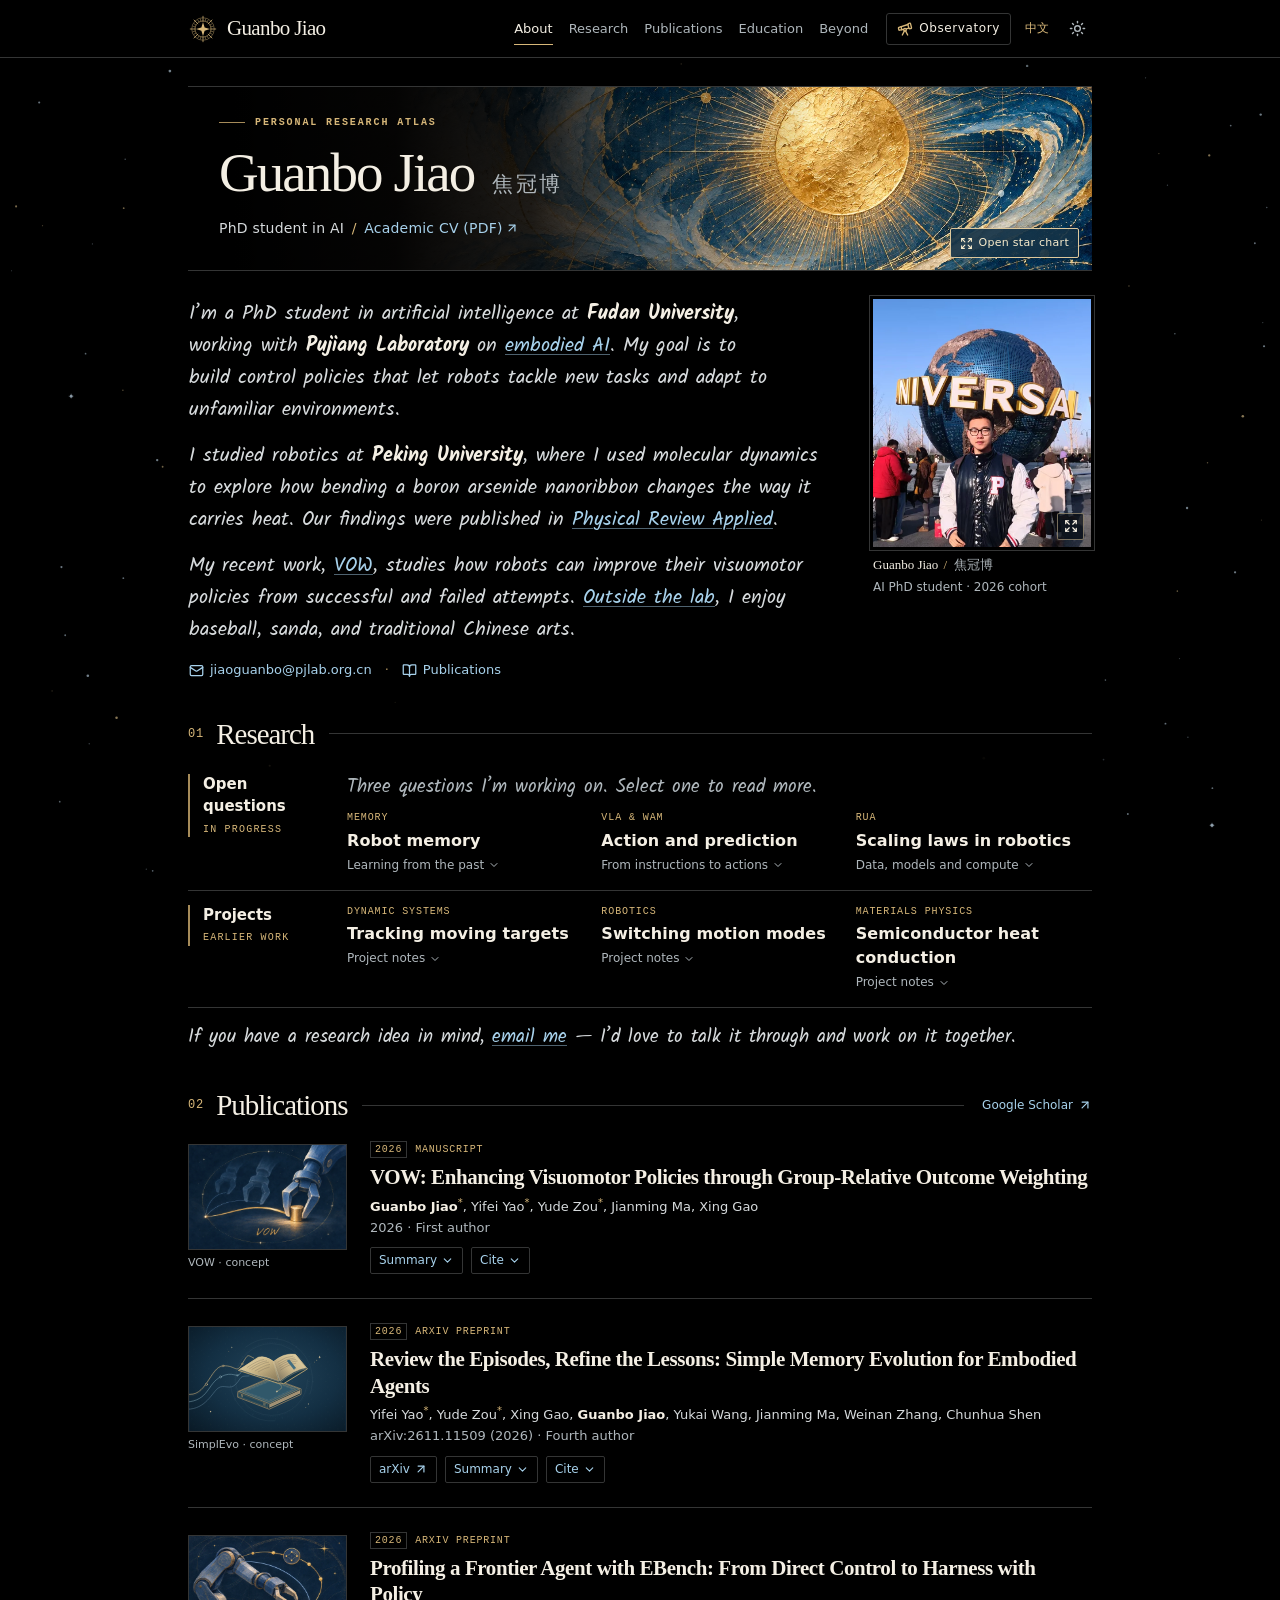
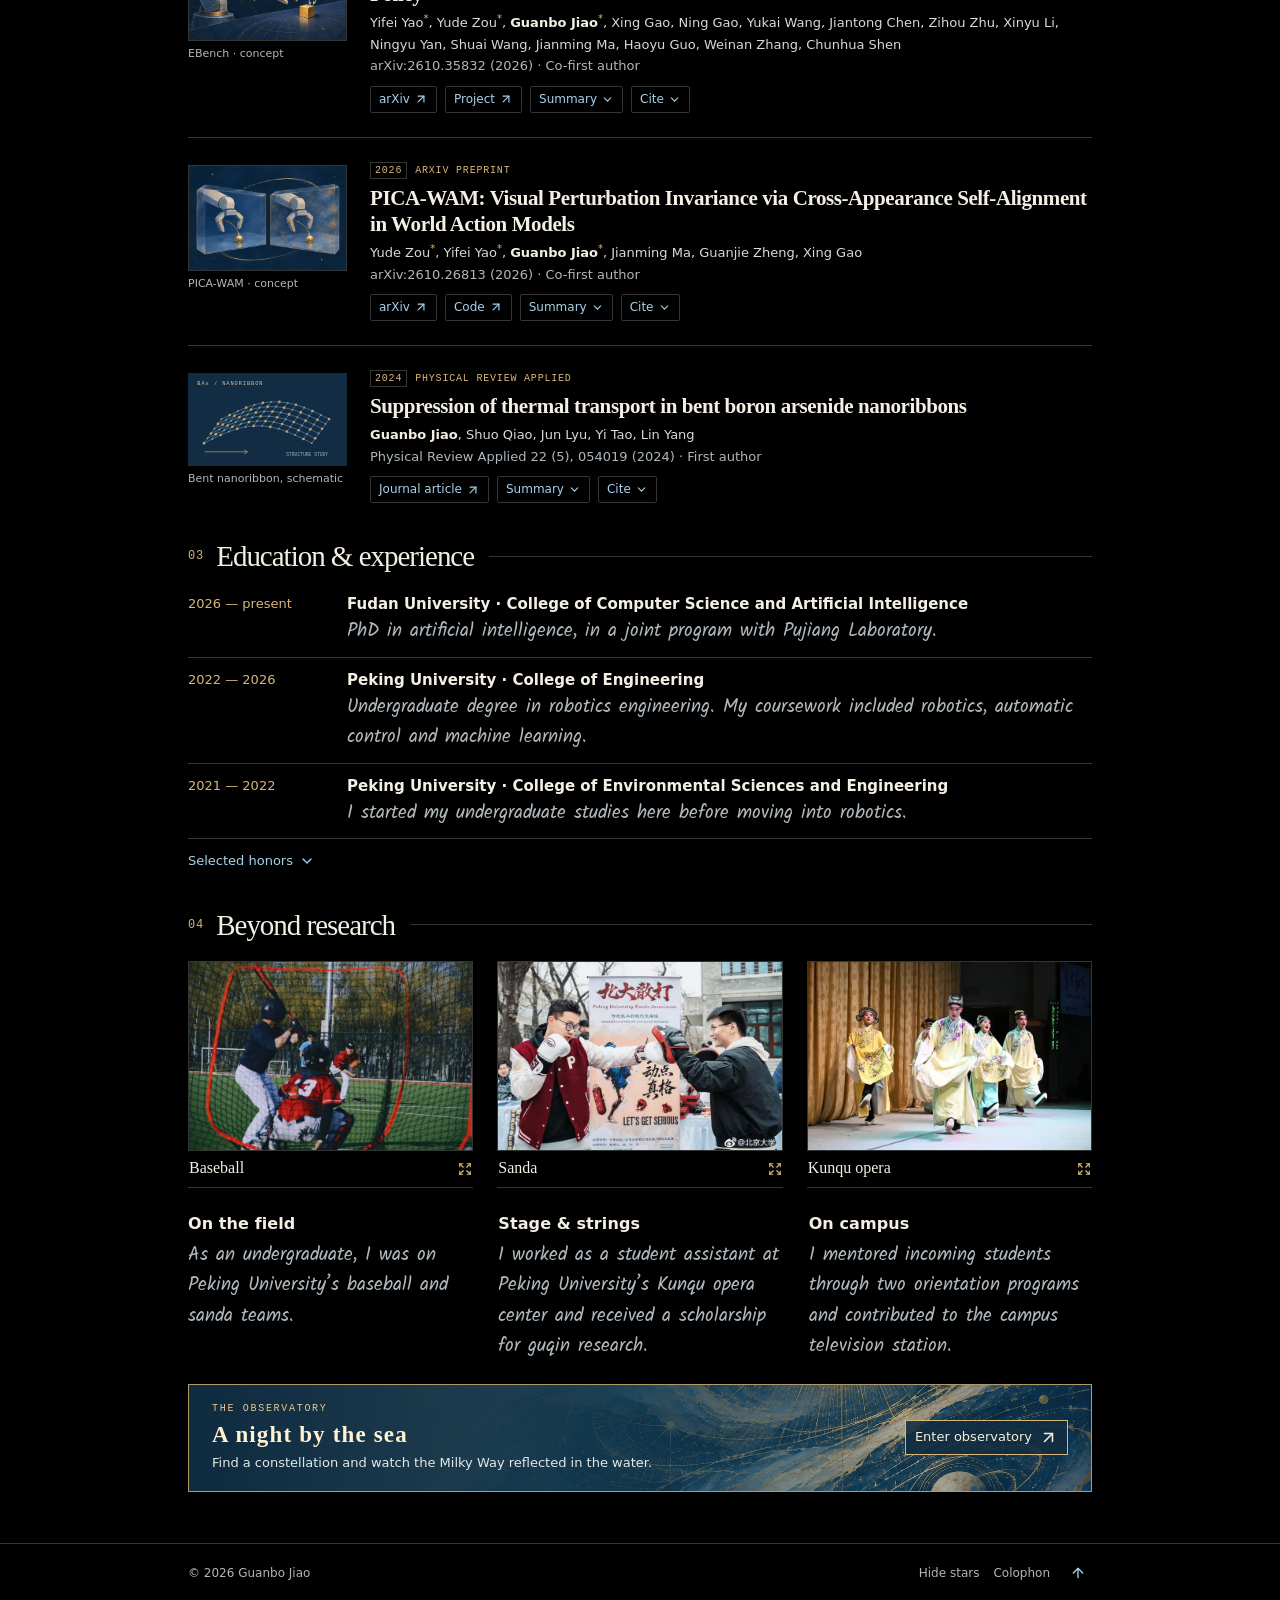
==== commit 411a0d55: "Remove the contribution legend and unlink the VOW manuscript" ====
--- a/index.html
+++ b/index.html
@@ -1 +1 @@
-<!DOCTYPE html><!--nfAVH5gwZ9ZXhZLwduaGQ--><html lang="en" data-ink="night"><head><meta charSet="utf-8"/><meta name="viewport" content="width=device-width, initial-scale=1"/><link rel="preload" as="image" href="/art/guanbo-universal.webp" fetchPriority="high"/><link rel="stylesheet" href="/_next/static/css/5aabec70194cd9a4.css" data-precedence="next"/><link rel="preload" as="script" fetchPriority="low" href="/_next/static/chunks/webpack-86388abb545c7db6.js"/><script src="/_next/static/chunks/4bd1b696-c023c6e3521b1417.js" async=""></script><script src="/_next/static/chunks/255-f7c4c205ddd80098.js" async=""></script><script src="/_next/static/chunks/main-app-b67554f29a6a5acc.js" async=""></script><script src="/_next/static/chunks/app/page-7935dabaaee1a300.js" async=""></script><meta name="theme-color" content="#000000"/><meta name="color-scheme" content="dark light"/><title>Guanbo Jiao 焦冠博</title><meta name="description" content="Academic homepage of Guanbo Jiao (焦冠博), a PhD student at Fudan University working with Pujiang Laboratory on embodied AI and general-purpose robot control. 焦冠博的个人学术主页。"/><link rel="canonical" href="https://bob-jiao.github.io/"/><meta property="og:title" content="Guanbo Jiao 焦冠博"/><meta property="og:description" content="Academic homepage of Guanbo Jiao (焦冠博), a PhD student at Fudan University working with Pujiang Laboratory on embodied AI and general-purpose robot control. 焦冠博的个人学术主页。"/><meta property="og:url" content="https://bob-jiao.github.io/"/><meta property="og:site_name" content="Guanbo Jiao 焦冠博"/><meta property="og:type" content="website"/><meta name="twitter:card" content="summary"/><meta name="twitter:title" content="Guanbo Jiao 焦冠博"/><meta name="twitter:description" content="Academic homepage of Guanbo Jiao (焦冠博), a PhD student at Fudan University working with Pujiang Laboratory on embodied AI and general-purpose robot control. 焦冠博的个人学术主页。"/><link rel="icon" href="/icon.svg?b6e4f2766a1cac37" type="image/svg+xml" sizes="any"/><script src="/_next/static/chunks/polyfills-42372ed130431b0a.js" noModule=""></script></head><body><div hidden=""><!--$--><!--/$--></div><script type="application/ld+json">{"@context":"https://schema.org","@graph":[{"@type":"WebSite","@id":"https://bob-jiao.github.io/#website","url":"https://bob-jiao.github.io/","name":"Guanbo Jiao 焦冠博","alternateName":["焦冠博","Guanbo Jiao"],"author":{"@id":"https://bob-jiao.github.io/#person"}},{"@type":"Person","@id":"https://bob-jiao.github.io/#person","url":"https://bob-jiao.github.io/","name":"Guanbo Jiao","alternateName":"焦冠博","sameAs":["https://github.com/Bob-Jiao","https://scholar.google.com/citations?user=o9DMpawAAAAJ"]}]}</script><div class="academic-site" lang="en"><canvas class="quiet-starfield" aria-hidden="true"></canvas><a href="#about" class="skip-main">Skip to biography</a><header class="academic-nav"><div class="nav-in"><a href="#about" class="wordmark" aria-label="Guanbo Jiao home"><svg width="30" height="30" viewBox="0 0 48 48" aria-hidden="true" class="sun-seal"><g fill="none" stroke="currentColor"><circle cx="24" cy="24" r="18" stroke-width=".65"></circle><circle cx="24" cy="24" r="13" stroke-width=".7"></circle><path d="M24 3v10" stroke-width="1.15" transform="rotate(0 24 24)"></path><path d="M24 7v5" stroke-width="0.65" transform="rotate(15 24 24)"></path><path d="M24 7v5" stroke-width="0.65" transform="rotate(30 24 24)"></path><path d="M24 3v10" stroke-width="1.15" transform="rotate(45 24 24)"></path><path d="M24 7v5" stroke-width="0.65" transform="rotate(60 24 24)"></path><path d="M24 7v5" stroke-width="0.65" transform="rotate(75 24 24)"></path><path d="M24 3v10" stroke-width="1.15" transform="rotate(90 24 24)"></path><path d="M24 7v5" stroke-width="0.65" transform="rotate(105 24 24)"></path><path d="M24 7v5" stroke-width="0.65" transform="rotate(120 24 24)"></path><path d="M24 3v10" stroke-width="1.15" transform="rotate(135 24 24)"></path><path d="M24 7v5" stroke-width="0.65" transform="rotate(150 24 24)"></path><path d="M24 7v5" stroke-width="0.65" transform="rotate(165 24 24)"></path><path d="M24 3v10" stroke-width="1.15" transform="rotate(180 24 24)"></path><path d="M24 7v5" stroke-width="0.65" transform="rotate(195 24 24)"></path><path d="M24 7v5" stroke-width="0.65" transform="rotate(210 24 24)"></path><path d="M24 3v10" stroke-width="1.15" transform="rotate(225 24 24)"></path><path d="M24 7v5" stroke-width="0.65" transform="rotate(240 24 24)"></path><path d="M24 7v5" stroke-width="0.65" transform="rotate(255 24 24)"></path><path d="M24 3v10" stroke-width="1.15" transform="rotate(270 24 24)"></path><path d="M24 7v5" stroke-width="0.65" transform="rotate(285 24 24)"></path><path d="M24 7v5" stroke-width="0.65" transform="rotate(300 24 24)"></path><path d="M24 3v10" stroke-width="1.15" transform="rotate(315 24 24)"></path><path d="M24 7v5" stroke-width="0.65" transform="rotate(330 24 24)"></path><path d="M24 7v5" stroke-width="0.65" transform="rotate(345 24 24)"></path><path d="m24 13 2.6 8.4L35 24l-8.4 2.6L24 35l-2.6-8.4L13 24l8.4-2.6Z" fill="currentColor" stroke="none"></path></g></svg><span>Guanbo Jiao</span></a><nav aria-label="Main navigation" class="desktop-links"><a href="#about" aria-current="location">About</a><a href="#research">Research</a><a href="#publications">Publications</a><a href="#experience">Education</a><a href="#beyond">Beyond</a></nav><div class="nav-tools"><button type="button" class="nav-observe"><svg xmlns="http://www.w3.org/2000/svg" width="16" height="16" viewBox="0 0 24 24" fill="none" stroke="currentColor" stroke-width="2" stroke-linecap="round" stroke-linejoin="round" class="lucide lucide-telescope" aria-hidden="true"><path d="m10.065 12.493-6.18 1.318a.934.934 0 0 1-1.108-.702l-.537-2.15a1.07 1.07 0 0 1 .691-1.265l13.504-4.44"></path><path d="m13.56 11.747 4.332-.924"></path><path d="m16 21-3.105-6.21"></path><path d="M16.485 5.94a2 2 0 0 1 1.455-2.425l1.09-.272a1 1 0 0 1 1.212.727l1.515 6.06a1 1 0 0 1-.727 1.213l-1.09.272a2 2 0 0 1-2.425-1.455z"></path><path d="m6.158 8.633 1.114 4.456"></path><path d="m8 21 3.105-6.21"></path><circle cx="12" cy="13" r="2"></circle></svg>Observatory</button><button type="button" class="language-toggle" lang="zh-CN" aria-label="切换到中文">中文</button><button type="button" class="theme-toggle" aria-label="Switch to day mode" title="Day mode"><svg xmlns="http://www.w3.org/2000/svg" width="17" height="17" viewBox="0 0 24 24" fill="none" stroke="currentColor" stroke-width="2" stroke-linecap="round" stroke-linejoin="round" class="lucide lucide-sun" aria-hidden="true"><circle cx="12" cy="12" r="4"></circle><path d="M12 2v2"></path><path d="M12 20v2"></path><path d="m4.93 4.93 1.41 1.41"></path><path d="m17.66 17.66 1.41 1.41"></path><path d="M2 12h2"></path><path d="M20 12h2"></path><path d="m6.34 17.66-1.41 1.41"></path><path d="m19.07 4.93-1.41 1.41"></path></svg></button><button type="button" class="mobile-menu" aria-controls="nav-small" aria-expanded="false" aria-label="Open menu"><svg xmlns="http://www.w3.org/2000/svg" width="19" height="19" viewBox="0 0 24 24" fill="none" stroke="currentColor" stroke-width="2" stroke-linecap="round" stroke-linejoin="round" class="lucide lucide-menu" aria-hidden="true"><path d="M4 5h16"></path><path d="M4 12h16"></path><path d="M4 19h16"></path></svg></button></div></div><div class="read-progress"></div></header><main class="academic-main"><section id="about" tabindex="-1" aria-labelledby="person-name"><div class="profile-mast"><div class="mast-art" aria-hidden="true" style="background-image:url(/art/celestial-atlas.webp)"></div><div class="mast-copy"><p class="plate-label"><span></span> PERSONAL RESEARCH ATLAS</p><h1 id="person-name"><span>Guanbo Jiao</span> <i lang="zh-CN">焦冠博</i></h1><p class="mast-role">PhD student in AI<span> / </span><a href="/cv/guanbo-jiao-cv.pdf" type="application/pdf" target="_blank" rel="noopener noreferrer">Academic CV (PDF)<svg xmlns="http://www.w3.org/2000/svg" width="14" height="14" viewBox="0 0 24 24" fill="none" stroke="currentColor" stroke-width="2" stroke-linecap="round" stroke-linejoin="round" class="lucide lucide-arrow-up-right" aria-hidden="true"><path d="M7 7h10v10"></path><path d="M7 17 17 7"></path></svg></a></p></div><button type="button" class="plate-expand"><svg xmlns="http://www.w3.org/2000/svg" width="13" height="13" viewBox="0 0 24 24" fill="none" stroke="currentColor" stroke-width="2" stroke-linecap="round" stroke-linejoin="round" class="lucide lucide-expand" aria-hidden="true"><path d="m15 15 6 6"></path><path d="m15 9 6-6"></path><path d="M21 16v5h-5"></path><path d="M21 8V3h-5"></path><path d="M3 16v5h5"></path><path d="m3 21 6-6"></path><path d="M3 8V3h5"></path><path d="M9 9 3 3"></path></svg> <!-- -->Open star chart</button></div><div class="bio-grid"><aside class="profile-aside"><figure class="portrait"><button type="button" class="portrait-open" aria-haspopup="dialog" aria-label="View the full photograph"><img src="/art/guanbo-universal.webp" width="1800" height="1015" fetchPriority="high" alt="Guanbo standing in front of the Universal globe on a sunny day"/><span class="portrait-zoom" aria-hidden="true"><svg xmlns="http://www.w3.org/2000/svg" width="14" height="14" viewBox="0 0 24 24" fill="none" stroke="currentColor" stroke-width="2" stroke-linecap="round" stroke-linejoin="round" class="lucide lucide-expand" aria-hidden="true"><path d="m15 15 6 6"></path><path d="m15 9 6-6"></path><path d="M21 16v5h-5"></path><path d="M21 8V3h-5"></path><path d="M3 16v5h5"></path><path d="m3 21 6-6"></path><path d="M3 8V3h5"></path><path d="M9 9 3 3"></path></svg></span></button></figure><p>Guanbo Jiao<!-- --> <span>/</span> <span lang="zh-CN" class="photo-signature">焦冠博</span></p><small>AI PhD student · 2026 cohort</small><dialog class="photo-dialog" aria-label="Full photograph of Guanbo"><figure><img src="/art/guanbo-universal.webp" width="1800" height="1015" loading="lazy" alt="Guanbo standing in front of the Universal globe on a sunny day"/><figcaption><span>At the Universal globe</span><button type="button" aria-label="Close photograph"><svg xmlns="http://www.w3.org/2000/svg" width="17" height="17" viewBox="0 0 24 24" fill="none" stroke="currentColor" stroke-width="2" stroke-linecap="round" stroke-linejoin="round" class="lucide lucide-x" aria-hidden="true"><path d="M18 6 6 18"></path><path d="m6 6 12 12"></path></svg>Close</button></figcaption></figure></dialog></aside><div class="bio-prose"><p>I’m a PhD student in artificial intelligence at<!-- --> <strong>Fudan University</strong>, working with<!-- --> <strong>Pujiang Laboratory</strong> on<!-- --> <a href="#research">embodied AI</a>. My goal is to build control policies that let robots tackle new tasks and adapt to unfamiliar environments.</p><p>I studied robotics at <strong>Peking University</strong>, where I used molecular dynamics to explore how bending a boron arsenide nanoribbon changes the way it carries heat. Our findings were published in<!-- --> <a href="#boron-arsenide-title"><i>Physical Review Applied</i></a>.</p><p>My recent work, <a href="#publications">VOW</a>, studies how robots can improve their visuomotor policies from successful and failed attempts. <a href="#beyond">Outside the lab</a>, I enjoy baseball, sanda, and traditional Chinese arts.</p><div class="bio-links"><a href="mailto:jiaoguanbo@pjlab.org.cn"><svg xmlns="http://www.w3.org/2000/svg" width="15" height="15" viewBox="0 0 24 24" fill="none" stroke="currentColor" stroke-width="2" stroke-linecap="round" stroke-linejoin="round" class="lucide lucide-mail" aria-hidden="true"><path d="m22 7-8.991 5.727a2 2 0 0 1-2.009 0L2 7"></path><rect x="2" y="4" width="20" height="16" rx="2"></rect></svg>jiaoguanbo@pjlab.org.cn</a><span>·</span><a href="#publications"><svg xmlns="http://www.w3.org/2000/svg" width="15" height="15" viewBox="0 0 24 24" fill="none" stroke="currentColor" stroke-width="2" stroke-linecap="round" stroke-linejoin="round" class="lucide lucide-book-open" aria-hidden="true"><path d="M12 7v14"></path><path d="M3 18a1 1 0 0 1-1-1V4a1 1 0 0 1 1-1h5a4 4 0 0 1 4 4 4 4 0 0 1 4-4h5a1 1 0 0 1 1 1v13a1 1 0 0 1-1 1h-6a3 3 0 0 0-3 3 3 3 0 0 0-3-3z"></path></svg>Publications</a></div></div></div></section><section id="research" class="academic-section" tabindex="-1" aria-label="Research"><div class="chapter-title"><span class="chapter-no">01</span><h2>Research</h2><span class="chapter-rule"></span></div><div class="ledger-row"><div class="ledger-label">Open questions<small>IN PROGRESS</small></div><div class="ledger-body"><p>Three questions I’m working on. Select one to read more.</p><div class="research-columns"><button type="button" class="text-choice " aria-expanded="false" aria-controls="research-detail"><span class="micro">MEMORY</span><strong>Robot memory</strong><span class="choice-desc">Learning from the past<!-- --> <svg xmlns="http://www.w3.org/2000/svg" width="12" height="12" viewBox="0 0 24 24" fill="none" stroke="currentColor" stroke-width="2" stroke-linecap="round" stroke-linejoin="round" class="lucide lucide-chevron-down" aria-hidden="true"><path d="m6 9 6 6 6-6"></path></svg></span></button><button type="button" class="text-choice " aria-expanded="false" aria-controls="research-detail"><span class="micro">VLA &amp; WAM</span><strong>Action and prediction</strong><span class="choice-desc">From instructions to actions<!-- --> <svg xmlns="http://www.w3.org/2000/svg" width="12" height="12" viewBox="0 0 24 24" fill="none" stroke="currentColor" stroke-width="2" stroke-linecap="round" stroke-linejoin="round" class="lucide lucide-chevron-down" aria-hidden="true"><path d="m6 9 6 6 6-6"></path></svg></span></button><button type="button" class="text-choice " aria-expanded="false" aria-controls="research-detail"><span class="micro">RUA</span><strong>Scaling laws in robotics</strong><span class="choice-desc">Data, models and compute<!-- --> <svg xmlns="http://www.w3.org/2000/svg" width="12" height="12" viewBox="0 0 24 24" fill="none" stroke="currentColor" stroke-width="2" stroke-linecap="round" stroke-linejoin="round" class="lucide lucide-chevron-down" aria-hidden="true"><path d="m6 9 6 6 6-6"></path></svg></span></button></div></div></div><div class="ledger-row" id="projects"><div class="ledger-label">Projects<small>EARLIER WORK</small></div><div class="ledger-body"><div class="research-columns"><button type="button" class="text-choice " aria-expanded="false" aria-controls="method-detail"><span class="micro">DYNAMIC SYSTEMS</span><strong>Tracking moving targets</strong><span class="choice-desc">Project notes<!-- --> <svg xmlns="http://www.w3.org/2000/svg" width="12" height="12" viewBox="0 0 24 24" fill="none" stroke="currentColor" stroke-width="2" stroke-linecap="round" stroke-linejoin="round" class="lucide lucide-chevron-down" aria-hidden="true"><path d="m6 9 6 6 6-6"></path></svg></span></button><button type="button" class="text-choice " aria-expanded="false" aria-controls="method-detail"><span class="micro">ROBOTICS</span><strong>Switching motion modes</strong><span class="choice-desc">Project notes<!-- --> <svg xmlns="http://www.w3.org/2000/svg" width="12" height="12" viewBox="0 0 24 24" fill="none" stroke="currentColor" stroke-width="2" stroke-linecap="round" stroke-linejoin="round" class="lucide lucide-chevron-down" aria-hidden="true"><path d="m6 9 6 6 6-6"></path></svg></span></button><button type="button" class="text-choice " aria-expanded="false" aria-controls="method-detail"><span class="micro">MATERIALS PHYSICS</span><strong>Semiconductor heat conduction</strong><span class="choice-desc">Project notes<!-- --> <svg xmlns="http://www.w3.org/2000/svg" width="12" height="12" viewBox="0 0 24 24" fill="none" stroke="currentColor" stroke-width="2" stroke-linecap="round" stroke-linejoin="round" class="lucide lucide-chevron-down" aria-hidden="true"><path d="m6 9 6 6 6-6"></path></svg></span></button></div></div></div><p class="research-invitation">If you have a research idea in mind, <a href="mailto:jiaoguanbo@pjlab.org.cn">email me</a> — I’d love to talk it through and work on it together.</p></section><section id="publications" class="academic-section" tabindex="-1" aria-label="Publications"><div class="publications-intro"><div class="publications-heading"><div class="chapter-title"><span class="chapter-no">02</span><h2>Publications</h2><span class="chapter-rule"></span></div><a class="scholar-link" href="https://scholar.google.com/citations?user=o9DMpawAAAAJ&amp;hl=en" target="_blank" rel="noopener noreferrer">Google Scholar <svg xmlns="http://www.w3.org/2000/svg" width="14" height="14" viewBox="0 0 24 24" fill="none" stroke="currentColor" stroke-width="2" stroke-linecap="round" stroke-linejoin="round" class="lucide lucide-arrow-up-right" aria-hidden="true"><path d="M7 7h10v10"></path><path d="M7 17 17 7"></path></svg></a></div><p class="publication-note">* <!-- -->Equal contribution</p></div><article class="publication" aria-labelledby="vow-title"><figure class="pub-figure pub-illustration"><img src="/art/vow-concept.webp" alt="Blue and gold concept illustration of several nearby robot grasping attempts, with a successful action highlighted in gold." width="960" height="640" loading="lazy" decoding="async"/><figcaption>VOW<!-- --> · <!-- -->concept</figcaption></figure><div class="pub-body"><div class="pub-meta"><span>2026</span><b>MANUSCRIPT</b></div><h3 id="vow-title"><a href="https://openreview.net/forum?id=PyFrdiIX7z" target="_blank" rel="noopener noreferrer">VOW: Enhancing Visuomotor Policies through Group-Relative Outcome Weighting</a></h3><p class="authors"><strong>Guanbo Jiao</strong><sup>*</sup>, <!-- -->Yifei Yao<sup>*</sup>, <!-- -->Yude Zou<sup>*</sup>, <!-- -->Jianming Ma<!-- -->, <!-- -->Xing Gao</p><p class="journal">2026<!-- --> <span>·<!-- --> <!-- -->First author</span></p><div class="publication-actions"><a class="paper-action" href="https://openreview.net/forum?id=PyFrdiIX7z" target="_blank" rel="noopener noreferrer">OpenReview<!-- --> <svg xmlns="http://www.w3.org/2000/svg" width="14" height="14" viewBox="0 0 24 24" fill="none" stroke="currentColor" stroke-width="2" stroke-linecap="round" stroke-linejoin="round" class="lucide lucide-arrow-up-right" aria-hidden="true"><path d="M7 7h10v10"></path><path d="M7 17 17 7"></path></svg></a><button type="button" class="paper-action" aria-expanded="false" aria-controls="vow-summary">Summary<!-- --> <svg xmlns="http://www.w3.org/2000/svg" width="13" height="13" viewBox="0 0 24 24" fill="none" stroke="currentColor" stroke-width="2" stroke-linecap="round" stroke-linejoin="round" class="lucide lucide-chevron-down" aria-hidden="true"><path d="m6 9 6 6 6-6"></path></svg></button><button type="button" class="paper-action" aria-expanded="false" aria-controls="vow-citation">Cite<!-- --> <svg xmlns="http://www.w3.org/2000/svg" width="13" height="13" viewBox="0 0 24 24" fill="none" stroke="currentColor" stroke-width="2" stroke-linecap="round" stroke-linejoin="round" class="lucide lucide-chevron-down" aria-hidden="true"><path d="m6 9 6 6 6-6"></path></svg></button></div></div></article><article class="publication" aria-labelledby="simplevo-title"><figure class="pub-figure pub-illustration"><img src="/art/simplevo-concept.svg" alt="Episode traces converge on two books representing task and working memory." width="960" height="640" loading="lazy" decoding="async"/><figcaption>SimplEvo<!-- --> · <!-- -->concept</figcaption></figure><div class="pub-body"><div class="pub-meta"><span>2026</span><b>ARXIV PREPRINT</b></div><h3 id="simplevo-title"><a href="https://arxiv.org/abs/2611.11509" target="_blank" rel="noopener noreferrer">Review the Episodes, Refine the Lessons: Simple Memory Evolution for Embodied Agents</a></h3><p class="authors">Yifei Yao<sup>*</sup>, <!-- -->Yude Zou<sup>*</sup>, <!-- -->Xing Gao<!-- -->, <strong>Guanbo Jiao</strong>, <!-- -->Yukai Wang<!-- -->, <!-- -->Jianming Ma<!-- -->, <!-- -->Weinan Zhang<!-- -->, <!-- -->Chunhua Shen</p><p class="journal">arXiv:2611.11509 (2026)<!-- --> <span>·<!-- --> <!-- -->Fourth author</span></p><div class="publication-actions"><a class="paper-action" href="https://arxiv.org/abs/2611.11509" target="_blank" rel="noopener noreferrer">arXiv<!-- --> <svg xmlns="http://www.w3.org/2000/svg" width="14" height="14" viewBox="0 0 24 24" fill="none" stroke="currentColor" stroke-width="2" stroke-linecap="round" stroke-linejoin="round" class="lucide lucide-arrow-up-right" aria-hidden="true"><path d="M7 7h10v10"></path><path d="M7 17 17 7"></path></svg></a><button type="button" class="paper-action" aria-expanded="false" aria-controls="simplevo-summary">Summary<!-- --> <svg xmlns="http://www.w3.org/2000/svg" width="13" height="13" viewBox="0 0 24 24" fill="none" stroke="currentColor" stroke-width="2" stroke-linecap="round" stroke-linejoin="round" class="lucide lucide-chevron-down" aria-hidden="true"><path d="m6 9 6 6 6-6"></path></svg></button><button type="button" class="paper-action" aria-expanded="false" aria-controls="simplevo-citation">Cite<!-- --> <svg xmlns="http://www.w3.org/2000/svg" width="13" height="13" viewBox="0 0 24 24" fill="none" stroke="currentColor" stroke-width="2" stroke-linecap="round" stroke-linejoin="round" class="lucide lucide-chevron-down" aria-hidden="true"><path d="m6 9 6 6 6-6"></path></svg></button></div></div></article><article class="publication" aria-labelledby="ebench-title"><figure class="pub-figure pub-illustration"><img src="/art/ebench-concept.webp" alt="Blue and gold concept illustration of a robot arm reaching for a cube, with direct and policy-guided action paths." width="960" height="640" loading="lazy" decoding="async"/><figcaption>EBench<!-- --> · <!-- -->concept</figcaption></figure><div class="pub-body"><div class="pub-meta"><span>2026</span><b>ARXIV PREPRINT</b></div><h3 id="ebench-title"><a href="https://arxiv.org/abs/2610.35832" target="_blank" rel="noopener noreferrer">Profiling a Frontier Agent with EBench: From Direct Control to Harness with Policy</a></h3><p class="authors">Yifei Yao<sup>*</sup>, <!-- -->Yude Zou<sup>*</sup>, <strong>Guanbo Jiao</strong><sup>*</sup>, <!-- -->Xing Gao<!-- -->, <!-- -->Ning Gao<!-- -->, <!-- -->Yukai Wang<!-- -->, <!-- -->Jiantong Chen<!-- -->, <!-- -->Zihou Zhu<!-- -->, <!-- -->Xinyu Li<!-- -->, <!-- -->Ningyu Yan<!-- -->, <!-- -->Shuai Wang<!-- -->, <!-- -->Jianming Ma<!-- -->, <!-- -->Haoyu Guo<!-- -->, <!-- -->Weinan Zhang<!-- -->, <!-- -->Chunhua Shen</p><p class="journal">arXiv:2610.35832 (2026)<!-- --> <span>·<!-- --> <!-- -->Co-first author</span></p><div class="publication-actions"><a class="paper-action" href="https://arxiv.org/abs/2610.35832" target="_blank" rel="noopener noreferrer">arXiv<!-- --> <svg xmlns="http://www.w3.org/2000/svg" width="14" height="14" viewBox="0 0 24 24" fill="none" stroke="currentColor" stroke-width="2" stroke-linecap="round" stroke-linejoin="round" class="lucide lucide-arrow-up-right" aria-hidden="true"><path d="M7 7h10v10"></path><path d="M7 17 17 7"></path></svg></a><a class="paper-action" href="https://internrobotics.github.io/EBench-Astra-Tech-Report/" target="_blank" rel="noopener noreferrer">Project<!-- --> <svg xmlns="http://www.w3.org/2000/svg" width="14" height="14" viewBox="0 0 24 24" fill="none" stroke="currentColor" stroke-width="2" stroke-linecap="round" stroke-linejoin="round" class="lucide lucide-arrow-up-right" aria-hidden="true"><path d="M7 7h10v10"></path><path d="M7 17 17 7"></path></svg></a><button type="button" class="paper-action" aria-expanded="false" aria-controls="ebench-summary">Summary<!-- --> <svg xmlns="http://www.w3.org/2000/svg" width="13" height="13" viewBox="0 0 24 24" fill="none" stroke="currentColor" stroke-width="2" stroke-linecap="round" stroke-linejoin="round" class="lucide lucide-chevron-down" aria-hidden="true"><path d="m6 9 6 6 6-6"></path></svg></button><button type="button" class="paper-action" aria-expanded="false" aria-controls="ebench-citation">Cite<!-- --> <svg xmlns="http://www.w3.org/2000/svg" width="13" height="13" viewBox="0 0 24 24" fill="none" stroke="currentColor" stroke-width="2" stroke-linecap="round" stroke-linejoin="round" class="lucide lucide-chevron-down" aria-hidden="true"><path d="m6 9 6 6 6-6"></path></svg></button></div></div></article><article class="publication" aria-labelledby="pica-wam-title"><figure class="pub-figure pub-illustration"><img src="/art/pica-wam-concept.webp" alt="Blue and gold concept illustration of matching robot actions in two scenes with different visual appearances." width="960" height="640" loading="lazy" decoding="async"/><figcaption>PICA-WAM<!-- --> · <!-- -->concept</figcaption></figure><div class="pub-body"><div class="pub-meta"><span>2026</span><b>ARXIV PREPRINT</b></div><h3 id="pica-wam-title"><a href="https://arxiv.org/abs/2610.26813" target="_blank" rel="noopener noreferrer">PICA-WAM: Visual Perturbation Invariance via Cross-Appearance Self-Alignment in World Action Models</a></h3><p class="authors">Yude Zou<sup>*</sup>, <!-- -->Yifei Yao<sup>*</sup>, <strong>Guanbo Jiao</strong><sup>*</sup>, <!-- -->Jianming Ma<!-- -->, <!-- -->Guanjie Zheng<!-- -->, <!-- -->Xing Gao</p><p class="journal">arXiv:2610.26813 (2026)<!-- --> <span>·<!-- --> <!-- -->Co-first author</span></p><div class="publication-actions"><a class="paper-action" href="https://arxiv.org/abs/2610.26813" target="_blank" rel="noopener noreferrer">arXiv<!-- --> <svg xmlns="http://www.w3.org/2000/svg" width="14" height="14" viewBox="0 0 24 24" fill="none" stroke="currentColor" stroke-width="2" stroke-linecap="round" stroke-linejoin="round" class="lucide lucide-arrow-up-right" aria-hidden="true"><path d="M7 7h10v10"></path><path d="M7 17 17 7"></path></svg></a><a class="paper-action" href="https://github.com/YudeZou/PICA-WAM-release" target="_blank" rel="noopener noreferrer">Code<!-- --> <svg xmlns="http://www.w3.org/2000/svg" width="14" height="14" viewBox="0 0 24 24" fill="none" stroke="currentColor" stroke-width="2" stroke-linecap="round" stroke-linejoin="round" class="lucide lucide-arrow-up-right" aria-hidden="true"><path d="M7 7h10v10"></path><path d="M7 17 17 7"></path></svg></a><button type="button" class="paper-action" aria-expanded="false" aria-controls="pica-wam-summary">Summary<!-- --> <svg xmlns="http://www.w3.org/2000/svg" width="13" height="13" viewBox="0 0 24 24" fill="none" stroke="currentColor" stroke-width="2" stroke-linecap="round" stroke-linejoin="round" class="lucide lucide-chevron-down" aria-hidden="true"><path d="m6 9 6 6 6-6"></path></svg></button><button type="button" class="paper-action" aria-expanded="false" aria-controls="pica-wam-citation">Cite<!-- --> <svg xmlns="http://www.w3.org/2000/svg" width="13" height="13" viewBox="0 0 24 24" fill="none" stroke="currentColor" stroke-width="2" stroke-linecap="round" stroke-linejoin="round" class="lucide lucide-chevron-down" aria-hidden="true"><path d="m6 9 6 6 6-6"></path></svg></button></div></div></article><article class="publication" aria-labelledby="boron-arsenide-title"><figure class="pub-figure"><svg role="img" aria-label="Illustration of a bent boron arsenide nanoribbon" viewBox="0 0 238 140"><rect width="238" height="140" fill="#122c43"></rect><g fill="none" stroke="#7593a6" stroke-width=".8"><line x1="24" y1="105" x2="36.4" y2="98.7777927285235"></line><line x1="24" y1="105" x2="29.2" y2="97.8"></line><line x1="36.4" y1="98.7777927285235" x2="48.8" y2="92.91719752686201"></line><line x1="36.4" y1="98.7777927285235" x2="41.6" y2="91.57779272852349"></line><line x1="48.8" y1="92.91719752686201" x2="61.2" y2="87.75881088573932"></line><line x1="48.8" y1="92.91719752686201" x2="54" y2="85.71719752686201"></line><line x1="61.2" y1="87.75881088573932" x2="73.6" y2="83.60241948676493"></line><line x1="61.2" y1="87.75881088573932" x2="66.4" y2="80.55881088573932"></line><line x1="73.6" y1="83.60241948676493" x2="86" y2="80.68957769017922"></line><line x1="73.6" y1="83.60241948676493" x2="78.8" y2="76.40241948676493"></line><line x1="86" y1="80.68957769017922" x2="98.4" y2="79.1895692734506"></line><line x1="86" y1="80.68957769017922" x2="91.2" y2="73.4895776901792"></line><line x1="98.4" y1="79.1895692734506" x2="110.8" y2="79.1895692734506"></line><line x1="98.4" y1="79.1895692734506" x2="103.60000000000001" y2="71.9895692734506"></line><line x1="110.8" y1="79.1895692734506" x2="123.2" y2="80.68957769017922"></line><line x1="110.8" y1="79.1895692734506" x2="116" y2="71.9895692734506"></line><line x1="123.2" y1="80.68957769017922" x2="135.60000000000002" y2="83.60241948676493"></line><line x1="123.2" y1="80.68957769017922" x2="128.4" y2="73.4895776901792"></line><line x1="135.60000000000002" y1="83.60241948676493" x2="148" y2="87.75881088573932"></line><line x1="135.60000000000002" y1="83.60241948676493" x2="140.8" y2="76.40241948676493"></line><line x1="148" y1="87.75881088573932" x2="160.4" y2="92.91719752686201"></line><line x1="148" y1="87.75881088573932" x2="153.2" y2="80.55881088573932"></line><line x1="160.4" y1="92.91719752686201" x2="172.8" y2="98.7777927285235"></line><line x1="160.4" y1="92.91719752686201" x2="165.6" y2="85.71719752686201"></line><line x1="172.8" y1="98.7777927285235" x2="185.20000000000002" y2="105"></line><line x1="172.8" y1="98.7777927285235" x2="178" y2="91.57779272852349"></line><line x1="185.20000000000002" y1="105" x2="190.4" y2="97.8"></line><line x1="29.2" y1="97.8" x2="41.6" y2="91.57779272852349"></line><line x1="29.2" y1="97.8" x2="34.4" y2="90.6"></line><line x1="41.6" y1="91.57779272852349" x2="54" y2="85.71719752686201"></line><line x1="41.6" y1="91.57779272852349" x2="46.8" y2="84.37779272852349"></line><line x1="54" y1="85.71719752686201" x2="66.4" y2="80.55881088573932"></line><line x1="54" y1="85.71719752686201" x2="59.199999999999996" y2="78.517197526862"></line><line x1="66.4" y1="80.55881088573932" x2="78.8" y2="76.40241948676493"></line><line x1="66.4" y1="80.55881088573932" x2="71.60000000000001" y2="73.35881088573932"></line><line x1="78.8" y1="76.40241948676493" x2="91.2" y2="73.4895776901792"></line><line x1="78.8" y1="76.40241948676493" x2="84" y2="69.20241948676492"></line><line x1="91.2" y1="73.4895776901792" x2="103.60000000000001" y2="71.9895692734506"></line><line x1="91.2" y1="73.4895776901792" x2="96.4" y2="66.28957769017921"></line><line x1="103.60000000000001" y1="71.9895692734506" x2="116" y2="71.9895692734506"></line><line x1="103.60000000000001" y1="71.9895692734506" x2="108.80000000000001" y2="64.7895692734506"></line><line x1="116" y1="71.9895692734506" x2="128.4" y2="73.4895776901792"></line><line x1="116" y1="71.9895692734506" x2="121.2" y2="64.7895692734506"></line><line x1="128.4" y1="73.4895776901792" x2="140.8" y2="76.40241948676493"></line><line x1="128.4" y1="73.4895776901792" x2="133.6" y2="66.28957769017921"></line><line x1="140.8" y1="76.40241948676493" x2="153.2" y2="80.55881088573932"></line><line x1="140.8" y1="76.40241948676493" x2="146.00000000000003" y2="69.20241948676492"></line><line x1="153.2" y1="80.55881088573932" x2="165.6" y2="85.71719752686201"></line><line x1="153.2" y1="80.55881088573932" x2="158.4" y2="73.35881088573932"></line><line x1="165.6" y1="85.71719752686201" x2="178" y2="91.57779272852349"></line><line x1="165.6" y1="85.71719752686201" x2="170.8" y2="78.517197526862"></line><line x1="178" y1="91.57779272852349" x2="190.4" y2="97.8"></line><line x1="178" y1="91.57779272852349" x2="183.20000000000002" y2="84.37779272852349"></line><line x1="190.4" y1="97.8" x2="195.60000000000002" y2="90.6"></line><line x1="34.4" y1="90.6" x2="46.8" y2="84.37779272852349"></line><line x1="34.4" y1="90.6" x2="39.6" y2="83.4"></line><line x1="46.8" y1="84.37779272852349" x2="59.199999999999996" y2="78.517197526862"></line><line x1="46.8" y1="84.37779272852349" x2="52" y2="77.1777927285235"></line><line x1="59.199999999999996" y1="78.517197526862" x2="71.60000000000001" y2="73.35881088573932"></line><line x1="59.199999999999996" y1="78.517197526862" x2="64.4" y2="71.31719752686202"></line><line x1="71.60000000000001" y1="73.35881088573932" x2="84" y2="69.20241948676492"></line><line x1="71.60000000000001" y1="73.35881088573932" x2="76.80000000000001" y2="66.15881088573933"></line><line x1="84" y1="69.20241948676492" x2="96.4" y2="66.28957769017921"></line><line x1="84" y1="69.20241948676492" x2="89.19999999999999" y2="62.002419486764936"></line><line x1="96.4" y1="66.28957769017921" x2="108.80000000000001" y2="64.7895692734506"></line><line x1="96.4" y1="66.28957769017921" x2="101.6" y2="59.08957769017922"></line><line x1="108.80000000000001" y1="64.7895692734506" x2="121.2" y2="64.7895692734506"></line><line x1="108.80000000000001" y1="64.7895692734506" x2="114" y2="57.58956927345061"></line><line x1="121.2" y1="64.7895692734506" x2="133.6" y2="66.28957769017921"></line><line x1="121.2" y1="64.7895692734506" x2="126.4" y2="57.58956927345061"></line><line x1="133.6" y1="66.28957769017921" x2="146.00000000000003" y2="69.20241948676492"></line><line x1="133.6" y1="66.28957769017921" x2="138.8" y2="59.08957769017922"></line><line x1="146.00000000000003" y1="69.20241948676492" x2="158.4" y2="73.35881088573932"></line><line x1="146.00000000000003" y1="69.20241948676492" x2="151.20000000000002" y2="62.002419486764936"></line><line x1="158.4" y1="73.35881088573932" x2="170.8" y2="78.517197526862"></line><line x1="158.4" y1="73.35881088573932" x2="163.6" y2="66.15881088573933"></line><line x1="170.8" y1="78.517197526862" x2="183.20000000000002" y2="84.37779272852349"></line><line x1="170.8" y1="78.517197526862" x2="176" y2="71.31719752686202"></line><line x1="183.20000000000002" y1="84.37779272852349" x2="195.60000000000002" y2="90.6"></line><line x1="183.20000000000002" y1="84.37779272852349" x2="188.4" y2="77.1777927285235"></line><line x1="195.60000000000002" y1="90.6" x2="200.8" y2="83.4"></line><line x1="39.6" y1="83.4" x2="52" y2="77.1777927285235"></line><line x1="39.6" y1="83.4" x2="44.8" y2="76.2"></line><line x1="52" y1="77.1777927285235" x2="64.4" y2="71.31719752686202"></line><line x1="52" y1="77.1777927285235" x2="57.2" y2="69.9777927285235"></line><line x1="64.4" y1="71.31719752686202" x2="76.80000000000001" y2="66.15881088573933"></line><line x1="64.4" y1="71.31719752686202" x2="69.6" y2="64.11719752686201"></line><line x1="76.80000000000001" y1="66.15881088573933" x2="89.19999999999999" y2="62.002419486764936"></line><line x1="76.80000000000001" y1="66.15881088573933" x2="82" y2="58.958810885739325"></line><line x1="89.19999999999999" y1="62.002419486764936" x2="101.6" y2="59.08957769017922"></line><line x1="89.19999999999999" y1="62.002419486764936" x2="94.39999999999999" y2="54.80241948676493"></line><line x1="101.6" y1="59.08957769017922" x2="114" y2="57.58956927345061"></line><line x1="101.6" y1="59.08957769017922" x2="106.8" y2="51.889577690179216"></line><line x1="114" y1="57.58956927345061" x2="126.4" y2="57.58956927345061"></line><line x1="114" y1="57.58956927345061" x2="119.2" y2="50.389569273450604"></line><line x1="126.4" y1="57.58956927345061" x2="138.8" y2="59.08957769017922"></line><line x1="126.4" y1="57.58956927345061" x2="131.6" y2="50.389569273450604"></line><line x1="138.8" y1="59.08957769017922" x2="151.20000000000002" y2="62.002419486764936"></line><line x1="138.8" y1="59.08957769017922" x2="144" y2="51.889577690179216"></line><line x1="151.20000000000002" y1="62.002419486764936" x2="163.6" y2="66.15881088573933"></line><line x1="151.20000000000002" y1="62.002419486764936" x2="156.40000000000003" y2="54.80241948676493"></line><line x1="163.6" y1="66.15881088573933" x2="176" y2="71.31719752686202"></line><line x1="163.6" y1="66.15881088573933" x2="168.8" y2="58.958810885739325"></line><line x1="176" y1="71.31719752686202" x2="188.4" y2="77.1777927285235"></line><line x1="176" y1="71.31719752686202" x2="181.20000000000002" y2="64.11719752686201"></line><line x1="188.4" y1="77.1777927285235" x2="200.8" y2="83.4"></line><line x1="188.4" y1="77.1777927285235" x2="193.60000000000002" y2="69.9777927285235"></line><line x1="200.8" y1="83.4" x2="206.00000000000003" y2="76.2"></line><line x1="44.8" y1="76.2" x2="57.2" y2="69.9777927285235"></line><line x1="44.8" y1="76.2" x2="50" y2="69"></line><line x1="57.2" y1="69.9777927285235" x2="69.6" y2="64.11719752686201"></line><line x1="57.2" y1="69.9777927285235" x2="62.4" y2="62.7777927285235"></line><line x1="69.6" y1="64.11719752686201" x2="82" y2="58.958810885739325"></line><line x1="69.6" y1="64.11719752686201" x2="74.8" y2="56.91719752686202"></line><line x1="82" y1="58.958810885739325" x2="94.39999999999999" y2="54.80241948676493"></line><line x1="82" y1="58.958810885739325" x2="87.2" y2="51.75881088573932"></line><line x1="94.39999999999999" y1="54.80241948676493" x2="106.8" y2="51.889577690179216"></line><line x1="94.39999999999999" y1="54.80241948676493" x2="99.6" y2="47.60241948676493"></line><line x1="106.8" y1="51.889577690179216" x2="119.2" y2="50.389569273450604"></line><line x1="106.8" y1="51.889577690179216" x2="112" y2="44.68957769017921"></line><line x1="119.2" y1="50.389569273450604" x2="131.6" y2="50.389569273450604"></line><line x1="119.2" y1="50.389569273450604" x2="124.4" y2="43.1895692734506"></line><line x1="131.6" y1="50.389569273450604" x2="144" y2="51.889577690179216"></line><line x1="131.6" y1="50.389569273450604" x2="136.8" y2="43.1895692734506"></line><line x1="144" y1="51.889577690179216" x2="156.40000000000003" y2="54.80241948676493"></line><line x1="144" y1="51.889577690179216" x2="149.2" y2="44.68957769017921"></line><line x1="156.40000000000003" y1="54.80241948676493" x2="168.8" y2="58.958810885739325"></line><line x1="156.40000000000003" y1="54.80241948676493" x2="161.60000000000002" y2="47.60241948676493"></line><line x1="168.8" y1="58.958810885739325" x2="181.20000000000002" y2="64.11719752686201"></line><line x1="168.8" y1="58.958810885739325" x2="174" y2="51.75881088573932"></line><line x1="181.20000000000002" y1="64.11719752686201" x2="193.60000000000002" y2="69.9777927285235"></line><line x1="181.20000000000002" y1="64.11719752686201" x2="186.4" y2="56.91719752686201"></line><line x1="193.60000000000002" y1="69.9777927285235" x2="206.00000000000003" y2="76.2"></line><line x1="193.60000000000002" y1="69.9777927285235" x2="198.8" y2="62.7777927285235"></line><line x1="206.00000000000003" y1="76.2" x2="211.20000000000002" y2="69"></line><line x1="50" y1="69" x2="62.4" y2="62.7777927285235"></line><line x1="62.4" y1="62.7777927285235" x2="74.8" y2="56.91719752686202"></line><line x1="74.8" y1="56.91719752686202" x2="87.2" y2="51.75881088573932"></line><line x1="87.2" y1="51.75881088573932" x2="99.6" y2="47.60241948676493"></line><line x1="99.6" y1="47.60241948676493" x2="112" y2="44.68957769017921"></line><line x1="112" y1="44.68957769017921" x2="124.4" y2="43.1895692734506"></line><line x1="124.4" y1="43.1895692734506" x2="136.8" y2="43.1895692734506"></line><line x1="136.8" y1="43.1895692734506" x2="149.2" y2="44.68957769017921"></line><line x1="149.2" y1="44.68957769017921" x2="161.60000000000002" y2="47.60241948676493"></line><line x1="161.60000000000002" y1="47.60241948676493" x2="174" y2="51.75881088573932"></line><line x1="174" y1="51.75881088573932" x2="186.4" y2="56.91719752686201"></line><line x1="186.4" y1="56.91719752686201" x2="198.8" y2="62.7777927285235"></line><line x1="198.8" y1="62.7777927285235" x2="211.20000000000002" y2="69"></line></g><circle cx="24" cy="105" r="1.95" fill="#c4a16b"></circle><circle cx="36.4" cy="98.7777927285235" r="1.45" fill="#7297ae"></circle><circle cx="48.8" cy="92.91719752686201" r="1.95" fill="#c4a16b"></circle><circle cx="61.2" cy="87.75881088573932" r="1.45" fill="#7297ae"></circle><circle cx="73.6" cy="83.60241948676493" r="1.95" fill="#c4a16b"></circle><circle cx="86" cy="80.68957769017922" r="1.45" fill="#7297ae"></circle><circle cx="98.4" cy="79.1895692734506" r="1.95" fill="#c4a16b"></circle><circle cx="110.8" cy="79.1895692734506" r="1.45" fill="#7297ae"></circle><circle cx="123.2" cy="80.68957769017922" r="1.95" fill="#c4a16b"></circle><circle cx="135.60000000000002" cy="83.60241948676493" r="1.45" fill="#7297ae"></circle><circle cx="148" cy="87.75881088573932" r="1.95" fill="#c4a16b"></circle><circle cx="160.4" cy="92.91719752686201" r="1.45" fill="#7297ae"></circle><circle cx="172.8" cy="98.7777927285235" r="1.95" fill="#c4a16b"></circle><circle cx="185.20000000000002" cy="105" r="1.45" fill="#7297ae"></circle><circle cx="29.2" cy="97.8" r="1.45" fill="#7297ae"></circle><circle cx="41.6" cy="91.57779272852349" r="1.95" fill="#c4a16b"></circle><circle cx="54" cy="85.71719752686201" r="1.45" fill="#7297ae"></circle><circle cx="66.4" cy="80.55881088573932" r="1.95" fill="#c4a16b"></circle><circle cx="78.8" cy="76.40241948676493" r="1.45" fill="#7297ae"></circle><circle cx="91.2" cy="73.4895776901792" r="1.95" fill="#c4a16b"></circle><circle cx="103.60000000000001" cy="71.9895692734506" r="1.45" fill="#7297ae"></circle><circle cx="116" cy="71.9895692734506" r="1.95" fill="#c4a16b"></circle><circle cx="128.4" cy="73.4895776901792" r="1.45" fill="#7297ae"></circle><circle cx="140.8" cy="76.40241948676493" r="1.95" fill="#c4a16b"></circle><circle cx="153.2" cy="80.55881088573932" r="1.45" fill="#7297ae"></circle><circle cx="165.6" cy="85.71719752686201" r="1.95" fill="#c4a16b"></circle><circle cx="178" cy="91.57779272852349" r="1.45" fill="#7297ae"></circle><circle cx="190.4" cy="97.8" r="1.95" fill="#c4a16b"></circle><circle cx="34.4" cy="90.6" r="1.95" fill="#c4a16b"></circle><circle cx="46.8" cy="84.37779272852349" r="1.45" fill="#7297ae"></circle><circle cx="59.199999999999996" cy="78.517197526862" r="1.95" fill="#c4a16b"></circle><circle cx="71.60000000000001" cy="73.35881088573932" r="1.45" fill="#7297ae"></circle><circle cx="84" cy="69.20241948676492" r="1.95" fill="#c4a16b"></circle><circle cx="96.4" cy="66.28957769017921" r="1.45" fill="#7297ae"></circle><circle cx="108.80000000000001" cy="64.7895692734506" r="1.95" fill="#c4a16b"></circle><circle cx="121.2" cy="64.7895692734506" r="1.45" fill="#7297ae"></circle><circle cx="133.6" cy="66.28957769017921" r="1.95" fill="#c4a16b"></circle><circle cx="146.00000000000003" cy="69.20241948676492" r="1.45" fill="#7297ae"></circle><circle cx="158.4" cy="73.35881088573932" r="1.95" fill="#c4a16b"></circle><circle cx="170.8" cy="78.517197526862" r="1.45" fill="#7297ae"></circle><circle cx="183.20000000000002" cy="84.37779272852349" r="1.95" fill="#c4a16b"></circle><circle cx="195.60000000000002" cy="90.6" r="1.45" fill="#7297ae"></circle><circle cx="39.6" cy="83.4" r="1.45" fill="#7297ae"></circle><circle cx="52" cy="77.1777927285235" r="1.95" fill="#c4a16b"></circle><circle cx="64.4" cy="71.31719752686202" r="1.45" fill="#7297ae"></circle><circle cx="76.80000000000001" cy="66.15881088573933" r="1.95" fill="#c4a16b"></circle><circle cx="89.19999999999999" cy="62.002419486764936" r="1.45" fill="#7297ae"></circle><circle cx="101.6" cy="59.08957769017922" r="1.95" fill="#c4a16b"></circle><circle cx="114" cy="57.58956927345061" r="1.45" fill="#7297ae"></circle><circle cx="126.4" cy="57.58956927345061" r="1.95" fill="#c4a16b"></circle><circle cx="138.8" cy="59.08957769017922" r="1.45" fill="#7297ae"></circle><circle cx="151.20000000000002" cy="62.002419486764936" r="1.95" fill="#c4a16b"></circle><circle cx="163.6" cy="66.15881088573933" r="1.45" fill="#7297ae"></circle><circle cx="176" cy="71.31719752686202" r="1.95" fill="#c4a16b"></circle><circle cx="188.4" cy="77.1777927285235" r="1.45" fill="#7297ae"></circle><circle cx="200.8" cy="83.4" r="1.95" fill="#c4a16b"></circle><circle cx="44.8" cy="76.2" r="1.95" fill="#c4a16b"></circle><circle cx="57.2" cy="69.9777927285235" r="1.45" fill="#7297ae"></circle><circle cx="69.6" cy="64.11719752686201" r="1.95" fill="#c4a16b"></circle><circle cx="82" cy="58.958810885739325" r="1.45" fill="#7297ae"></circle><circle cx="94.39999999999999" cy="54.80241948676493" r="1.95" fill="#c4a16b"></circle><circle cx="106.8" cy="51.889577690179216" r="1.45" fill="#7297ae"></circle><circle cx="119.2" cy="50.389569273450604" r="1.95" fill="#c4a16b"></circle><circle cx="131.6" cy="50.389569273450604" r="1.45" fill="#7297ae"></circle><circle cx="144" cy="51.889577690179216" r="1.95" fill="#c4a16b"></circle><circle cx="156.40000000000003" cy="54.80241948676493" r="1.45" fill="#7297ae"></circle><circle cx="168.8" cy="58.958810885739325" r="1.95" fill="#c4a16b"></circle><circle cx="181.20000000000002" cy="64.11719752686201" r="1.45" fill="#7297ae"></circle><circle cx="193.60000000000002" cy="69.9777927285235" r="1.95" fill="#c4a16b"></circle><circle cx="206.00000000000003" cy="76.2" r="1.45" fill="#7297ae"></circle><circle cx="50" cy="69" r="1.45" fill="#7297ae"></circle><circle cx="62.4" cy="62.7777927285235" r="1.95" fill="#c4a16b"></circle><circle cx="74.8" cy="56.91719752686202" r="1.45" fill="#7297ae"></circle><circle cx="87.2" cy="51.75881088573932" r="1.95" fill="#c4a16b"></circle><circle cx="99.6" cy="47.60241948676493" r="1.45" fill="#7297ae"></circle><circle cx="112" cy="44.68957769017921" r="1.95" fill="#c4a16b"></circle><circle cx="124.4" cy="43.1895692734506" r="1.45" fill="#7297ae"></circle><circle cx="136.8" cy="43.1895692734506" r="1.95" fill="#c4a16b"></circle><circle cx="149.2" cy="44.68957769017921" r="1.45" fill="#7297ae"></circle><circle cx="161.60000000000002" cy="47.60241948676493" r="1.95" fill="#c4a16b"></circle><circle cx="174" cy="51.75881088573932" r="1.45" fill="#7297ae"></circle><circle cx="186.4" cy="56.91719752686201" r="1.95" fill="#c4a16b"></circle><circle cx="198.8" cy="62.7777927285235" r="1.45" fill="#7297ae"></circle><circle cx="211.20000000000002" cy="69" r="1.95" fill="#c4a16b"></circle><text x="14" y="18" fill="#d9c39a" font-size="8" font-family="monospace" letter-spacing="1.4">BAs / NANORIBBON</text><path d="M25 118h64m-5-3 5 3-5 3" stroke="#c6a46b" fill="none"></path><text x="147" y="125" fill="#9bb4c1" font-size="7" font-family="monospace">STRUCTURE STUDY</text></svg><figcaption>Bent nanoribbon, schematic</figcaption></figure><div class="pub-body"><div class="pub-meta"><span>2024</span><b>PHYSICAL REVIEW APPLIED</b></div><h3 id="boron-arsenide-title"><a href="https://journals.aps.org/prapplied/abstract/10.1103/PhysRevApplied.22.054019" target="_blank" rel="noopener noreferrer">Suppression of thermal transport in bent boron arsenide nanoribbons</a></h3><p class="authors"><strong>Guanbo Jiao</strong>, <!-- -->Shuo Qiao<!-- -->, <!-- -->Jun Lyu<!-- -->, <!-- -->Yi Tao<!-- -->, <!-- -->Lin Yang</p><p class="journal">Physical Review Applied 22 (5), 054019 (2024)<!-- --> <span>·<!-- --> <!-- -->First author</span></p><div class="publication-actions"><a class="paper-action" href="https://journals.aps.org/prapplied/abstract/10.1103/PhysRevApplied.22.054019" target="_blank" rel="noopener noreferrer">Journal article<!-- --> <svg xmlns="http://www.w3.org/2000/svg" width="14" height="14" viewBox="0 0 24 24" fill="none" stroke="currentColor" stroke-width="2" stroke-linecap="round" stroke-linejoin="round" class="lucide lucide-arrow-up-right" aria-hidden="true"><path d="M7 7h10v10"></path><path d="M7 17 17 7"></path></svg></a><button type="button" class="paper-action" aria-expanded="false" aria-controls="boron-arsenide-summary">Summary<!-- --> <svg xmlns="http://www.w3.org/2000/svg" width="13" height="13" viewBox="0 0 24 24" fill="none" stroke="currentColor" stroke-width="2" stroke-linecap="round" stroke-linejoin="round" class="lucide lucide-chevron-down" aria-hidden="true"><path d="m6 9 6 6 6-6"></path></svg></button><button type="button" class="paper-action" aria-expanded="false" aria-controls="boron-arsenide-citation">Cite<!-- --> <svg xmlns="http://www.w3.org/2000/svg" width="13" height="13" viewBox="0 0 24 24" fill="none" stroke="currentColor" stroke-width="2" stroke-linecap="round" stroke-linejoin="round" class="lucide lucide-chevron-down" aria-hidden="true"><path d="m6 9 6 6 6-6"></path></svg></button></div></div></article></section><section id="experience" class="academic-section" tabindex="-1" aria-label="Education and experience"><div class="chapter-title"><span class="chapter-no">03</span><h2>Education &amp; experience</h2><span class="chapter-rule"></span></div><div class="career-list"><div><time>2026 — present</time><p><strong>Fudan University · College of Computer Science and Artificial Intelligence</strong><span>PhD in artificial intelligence, in a joint program with Pujiang Laboratory.</span></p></div><div><time>2022 — 2026</time><p><strong>Peking University · College of Engineering</strong><span>Undergraduate degree in robotics engineering. My coursework included robotics, automatic control and machine learning.</span></p></div><div><time>2021 — 2022</time><p><strong>Peking University · College of Environmental Sciences and Engineering</strong><span>I started my undergraduate studies here before moving into robotics.</span></p></div></div><details class="honor-list"><summary>Selected honors<!-- --> <svg xmlns="http://www.w3.org/2000/svg" width="16" height="16" viewBox="0 0 24 24" fill="none" stroke="currentColor" stroke-width="2" stroke-linecap="round" stroke-linejoin="round" class="lucide lucide-chevron-down" aria-hidden="true"><path d="m6 9 6 6 6-6"></path></svg></summary><ul><li><b>2026</b>Outstanding graduate honors from Beijing and Peking University</li><li><b>2025</b>Peking University Academic Innovation Award and Junyuan Scholarship</li><li><b>2023–2025</b>Peking University Merit Student, 2023–2024 and 2024–2025</li><li><b>2023—2024</b>Third prize in the Challenge Cup and the Huatai Securities Science and Technology Scholarship</li></ul></details></section><section id="beyond" class="academic-section" tabindex="-1" aria-label="Beyond research"><div class="chapter-title"><span class="chapter-no">04</span><h2>Beyond research</h2><span class="chapter-rule"></span></div><div class="field-prints"><button type="button" class="field-print" aria-haspopup="dialog" aria-label="View photo: Baseball"><img src="/art/beyond-baseball-thumb.webp" loading="lazy" decoding="async" alt="" width="720" height="480"/><span>Baseball<!-- --> <svg xmlns="http://www.w3.org/2000/svg" width="14" height="14" viewBox="0 0 24 24" fill="none" stroke="currentColor" stroke-width="2" stroke-linecap="round" stroke-linejoin="round" class="lucide lucide-expand" aria-hidden="true"><path d="m15 15 6 6"></path><path d="m15 9 6-6"></path><path d="M21 16v5h-5"></path><path d="M21 8V3h-5"></path><path d="M3 16v5h5"></path><path d="m3 21 6-6"></path><path d="M3 8V3h5"></path><path d="M9 9 3 3"></path></svg></span></button><button type="button" class="field-print" aria-haspopup="dialog" aria-label="View photo: Sanda"><img src="/art/beyond-sanda-thumb.webp" loading="lazy" decoding="async" alt="" width="720" height="479"/><span>Sanda<!-- --> <svg xmlns="http://www.w3.org/2000/svg" width="14" height="14" viewBox="0 0 24 24" fill="none" stroke="currentColor" stroke-width="2" stroke-linecap="round" stroke-linejoin="round" class="lucide lucide-expand" aria-hidden="true"><path d="m15 15 6 6"></path><path d="m15 9 6-6"></path><path d="M21 16v5h-5"></path><path d="M21 8V3h-5"></path><path d="M3 16v5h5"></path><path d="m3 21 6-6"></path><path d="M3 8V3h5"></path><path d="M9 9 3 3"></path></svg></span></button><button type="button" class="field-print" aria-haspopup="dialog" aria-label="View photo: Kunqu opera"><img src="/art/beyond-kunqu-thumb.webp" loading="lazy" decoding="async" alt="" width="720" height="480"/><span>Kunqu opera<!-- --> <svg xmlns="http://www.w3.org/2000/svg" width="14" height="14" viewBox="0 0 24 24" fill="none" stroke="currentColor" stroke-width="2" stroke-linecap="round" stroke-linejoin="round" class="lucide lucide-expand" aria-hidden="true"><path d="m15 15 6 6"></path><path d="m15 9 6-6"></path><path d="M21 16v5h-5"></path><path d="M21 8V3h-5"></path><path d="M3 16v5h5"></path><path d="m3 21 6-6"></path><path d="M3 8V3h5"></path><path d="M9 9 3 3"></path></svg></span></button></div><dialog class="field-viewer" aria-label="Photo gallery"><div class="field-viewer-inner"><div class="field-viewer-top"><span>Photos</span><button type="button" aria-label="Close"><svg xmlns="http://www.w3.org/2000/svg" width="20" height="20" viewBox="0 0 24 24" fill="none" stroke="currentColor" stroke-width="2" stroke-linecap="round" stroke-linejoin="round" class="lucide lucide-x" aria-hidden="true"><path d="M18 6 6 18"></path><path d="m6 6 12 12"></path></svg></button></div><div class="field-viewer-bar"><strong aria-live="polite"></strong><button type="button" aria-label="Previous photo"><svg xmlns="http://www.w3.org/2000/svg" width="18" height="18" viewBox="0 0 24 24" fill="none" stroke="currentColor" stroke-width="2" stroke-linecap="round" stroke-linejoin="round" class="lucide lucide-arrow-left" aria-hidden="true"><path d="m12 19-7-7 7-7"></path><path d="M19 12H5"></path></svg></button><button type="button" aria-label="Next photo"><svg xmlns="http://www.w3.org/2000/svg" width="18" height="18" viewBox="0 0 24 24" fill="none" stroke="currentColor" stroke-width="2" stroke-linecap="round" stroke-linejoin="round" class="lucide lucide-arrow-right" aria-hidden="true"><path d="M5 12h14"></path><path d="m12 5 7 7-7 7"></path></svg></button></div></div></dialog><div class="beyond-notes"><div><h3>On the field</h3><p>As an undergraduate, I was on Peking University’s baseball and sanda teams.</p></div><div><h3>Stage &amp; strings</h3><p>I worked as a student assistant at Peking University’s Kunqu opera center and received a scholarship for guqin research.</p></div><div><h3>On campus</h3><p>I mentored incoming students through two orientation programs and contributed to the campus television station.</p></div></div><button type="button" class="observatory-strip"><span class="strip-art" aria-hidden="true" style="background-image:url(/art/celestial-atlas.webp)"></span><span><small>THE OBSERVATORY</small><strong>A night by the sea</strong><em>Find a constellation and watch the Milky Way reflected in the water.</em></span><span class="strip-cta">Enter observatory<!-- --> <svg xmlns="http://www.w3.org/2000/svg" width="19" height="19" viewBox="0 0 24 24" fill="none" stroke="currentColor" stroke-width="2" stroke-linecap="round" stroke-linejoin="round" class="lucide lucide-arrow-up-right" aria-hidden="true"><path d="M7 7h10v10"></path><path d="M7 17 17 7"></path></svg></span></button></section></main><footer class="academic-footer"><div><span>© 2026 Guanbo Jiao</span><button type="button">Hide stars</button><button type="button">Colophon</button><a href="#about" aria-label="Back to top"><svg xmlns="http://www.w3.org/2000/svg" width="16" height="16" viewBox="0 0 24 24" fill="none" stroke="currentColor" stroke-width="2" stroke-linecap="round" stroke-linejoin="round" class="lucide lucide-arrow-up" aria-hidden="true"><path d="m5 12 7-7 7 7"></path><path d="M12 19V5"></path></svg></a></div></footer><dialog class="site-note" aria-labelledby="colophon-heading"><button type="button" class="note-close" aria-label="Close colophon"><svg xmlns="http://www.w3.org/2000/svg" width="19" height="19" viewBox="0 0 24 24" fill="none" stroke="currentColor" stroke-width="2" stroke-linecap="round" stroke-linejoin="round" class="lucide lucide-x" aria-hidden="true"><path d="M18 6 6 18"></path><path d="m6 6 12 12"></path></svg></button><p class="plate-label">COLOPHON</p><h2 id="colophon-heading">About this atlas</h2><p>The education, projects and honors come from my August 2026 résumé. The research notes describe questions I’m currently exploring.</p><p>The layout draws on the academic homepage of<!-- --> <a href="https://www.peterholderrieth.com/" target="_blank" rel="noopener noreferrer">Peter E. Holderrieth</a>. The illustrated blue-and-gold chart was made for this atlas. Each marker opens a chapter of the site.</p><p>The observatory adapts<!-- --> <a href="https://github.com/chenbenkong/star-sea-hero" target="_blank" rel="noopener noreferrer">Star Sea Hero</a> under its <a href="/LICENSE-star-sea-hero.txt" download="LICENSE-star-sea-hero.txt">MIT license</a>.</p><p>The handwritten text is set in Kalam by Indian Type Foundry. <a href="/LICENSE-Kalam.txt" download="Kalam-OFL.txt">Font license</a></p></dialog></div><!--$--><!--/$--><script src="/_next/static/chunks/webpack-86388abb545c7db6.js" id="_R_" async=""></script><script>(self.__next_f=self.__next_f||[]).push([0])</script><script>self.__next_f.push([1,"1:\"$Sreact.fragment\"\n2:I[9766,[],\"\"]\n3:I[8924,[],\"\"]\n4:I[4526,[\"974\",\"static/chunks/app/page-7935dabaaee1a300.js\"],\"default\"]\n5:I[4431,[],\"OutletBoundary\"]\n7:I[5278,[],\"AsyncMetadataOutlet\"]\n9:I[4431,[],\"ViewportBoundary\"]\nb:I[4431,[],\"MetadataBoundary\"]\nc:\"$Sreact.suspense\"\ne:I[7150,[],\"\"]\n:HL[\"/_next/static/css/5aabec70194cd9a4.css\",\"style\"]\n"])</script><script>self.__next_f.push([1,"0:{\"P\":null,\"b\":\"nfAVH5gwZ9ZXhZLwduaGQ\",\"p\":\"\",\"c\":[\"\",\"\"],\"i\":false,\"f\":[[[\"\",{\"children\":[\"__PAGE__\",{}]},\"$undefined\",\"$undefined\",true],[\"\",[\"$\",\"$1\",\"c\",{\"children\":[[[\"$\",\"link\",\"0\",{\"rel\":\"stylesheet\",\"href\":\"/_next/static/css/5aabec70194cd9a4.css\",\"precedence\":\"next\",\"crossOrigin\":\"$undefined\",\"nonce\":\"$undefined\"}]],[\"$\",\"html\",null,{\"lang\":\"en\",\"data-ink\":\"night\",\"children\":[\"$\",\"body\",null,{\"children\":[\"$\",\"$L2\",null,{\"parallelRouterKey\":\"children\",\"error\":\"$undefined\",\"errorStyles\":\"$undefined\",\"errorScripts\":\"$undefined\",\"template\":[\"$\",\"$L3\",null,{}],\"templateStyles\":\"$undefined\",\"templateScripts\":\"$undefined\",\"notFound\":[[[\"$\",\"title\",null,{\"children\":\"404: This page could not be found.\"}],[\"$\",\"div\",null,{\"style\":{\"fontFamily\":\"system-ui,\\\"Segoe UI\\\",Roboto,Helvetica,Arial,sans-serif,\\\"Apple Color Emoji\\\",\\\"Segoe UI Emoji\\\"\",\"height\":\"100vh\",\"textAlign\":\"center\",\"display\":\"flex\",\"flexDirection\":\"column\",\"alignItems\":\"center\",\"justifyContent\":\"center\"},\"children\":[\"$\",\"div\",null,{\"children\":[[\"$\",\"style\",null,{\"dangerouslySetInnerHTML\":{\"__html\":\"body{color:#000;background:#fff;margin:0}.next-error-h1{border-right:1px solid rgba(0,0,0,.3)}@media (prefers-color-scheme:dark){body{color:#fff;background:#000}.next-error-h1{border-right:1px solid rgba(255,255,255,.3)}}\"}}],[\"$\",\"h1\",null,{\"className\":\"next-error-h1\",\"style\":{\"display\":\"inline-block\",\"margin\":\"0 20px 0 0\",\"padding\":\"0 23px 0 0\",\"fontSize\":24,\"fontWeight\":500,\"verticalAlign\":\"top\",\"lineHeight\":\"49px\"},\"children\":404}],[\"$\",\"div\",null,{\"style\":{\"display\":\"inline-block\"},\"children\":[\"$\",\"h2\",null,{\"style\":{\"fontSize\":14,\"fontWeight\":400,\"lineHeight\":\"49px\",\"margin\":0},\"children\":\"This page could not be found.\"}]}]]}]}]],[]],\"forbidden\":\"$undefined\",\"unauthorized\":\"$undefined\"}]}]}]]}],{\"children\":[\"__PAGE__\",[\"$\",\"$1\",\"c\",{\"children\":[[[\"$\",\"script\",null,{\"type\":\"application/ld+json\",\"dangerouslySetInnerHTML\":{\"__html\":\"{\\\"@context\\\":\\\"https://schema.org\\\",\\\"@graph\\\":[{\\\"@type\\\":\\\"WebSite\\\",\\\"@id\\\":\\\"https://bob-jiao.github.io/#website\\\",\\\"url\\\":\\\"https://bob-jiao.github.io/\\\",\\\"name\\\":\\\"Guanbo Jiao 焦冠博\\\",\\\"alternateName\\\":[\\\"焦冠博\\\",\\\"Guanbo Jiao\\\"],\\\"author\\\":{\\\"@id\\\":\\\"https://bob-jiao.github.io/#person\\\"}},{\\\"@type\\\":\\\"Person\\\",\\\"@id\\\":\\\"https://bob-jiao.github.io/#person\\\",\\\"url\\\":\\\"https://bob-jiao.github.io/\\\",\\\"name\\\":\\\"Guanbo Jiao\\\",\\\"alternateName\\\":\\\"焦冠博\\\",\\\"sameAs\\\":[\\\"https://github.com/Bob-Jiao\\\",\\\"https://scholar.google.com/citations?user=o9DMpawAAAAJ\\\"]}]}\"}}],[\"$\",\"$L4\",null,{}]],null,[\"$\",\"$L5\",null,{\"children\":[\"$L6\",[\"$\",\"$L7\",null,{\"promise\":\"$@8\"}]]}]]}],{},null,false]},null,false],[\"$\",\"$1\",\"h\",{\"children\":[null,[[\"$\",\"$L9\",null,{\"children\":\"$La\"}],null],[\"$\",\"$Lb\",null,{\"children\":[\"$\",\"div\",null,{\"hidden\":true,\"children\":[\"$\",\"$c\",null,{\"fallback\":null,\"children\":\"$Ld\"}]}]}]]}],false]],\"m\":\"$undefined\",\"G\":[\"$e\",[]],\"s\":false,\"S\":true}\n"])</script><script>self.__next_f.push([1,"a:[[\"$\",\"meta\",\"0\",{\"charSet\":\"utf-8\"}],[\"$\",\"meta\",\"1\",{\"name\":\"viewport\",\"content\":\"width=device-width, initial-scale=1\"}],[\"$\",\"meta\",\"2\",{\"name\":\"theme-color\",\"content\":\"#000000\"}],[\"$\",\"meta\",\"3\",{\"name\":\"color-scheme\",\"content\":\"dark light\"}]]\n6:null\n"])</script><script>self.__next_f.push([1,"f:I[622,[],\"IconMark\"]\n"])</script><script>self.__next_f.push([1,"8:{\"metadata\":[[\"$\",\"title\",\"0\",{\"children\":\"Guanbo Jiao 焦冠博\"}],[\"$\",\"meta\",\"1\",{\"name\":\"description\",\"content\":\"Academic homepage of Guanbo Jiao (焦冠博), a PhD student at Fudan University working with Pujiang Laboratory on embodied AI and general-purpose robot control. 焦冠博的个人学术主页。\"}],[\"$\",\"link\",\"2\",{\"rel\":\"canonical\",\"href\":\"https://bob-jiao.github.io/\"}],[\"$\",\"meta\",\"3\",{\"property\":\"og:title\",\"content\":\"Guanbo Jiao 焦冠博\"}],[\"$\",\"meta\",\"4\",{\"property\":\"og:description\",\"content\":\"Academic homepage of Guanbo Jiao (焦冠博), a PhD student at Fudan University working with Pujiang Laboratory on embodied AI and general-purpose robot control. 焦冠博的个人学术主页。\"}],[\"$\",\"meta\",\"5\",{\"property\":\"og:url\",\"content\":\"https://bob-jiao.github.io/\"}],[\"$\",\"meta\",\"6\",{\"property\":\"og:site_name\",\"content\":\"Guanbo Jiao 焦冠博\"}],[\"$\",\"meta\",\"7\",{\"property\":\"og:type\",\"content\":\"website\"}],[\"$\",\"meta\",\"8\",{\"name\":\"twitter:card\",\"content\":\"summary\"}],[\"$\",\"meta\",\"9\",{\"name\":\"twitter:title\",\"content\":\"Guanbo Jiao 焦冠博\"}],[\"$\",\"meta\",\"10\",{\"name\":\"twitter:description\",\"content\":\"Academic homepage of Guanbo Jiao (焦冠博), a PhD student at Fudan University working with Pujiang Laboratory on embodied AI and general-purpose robot control. 焦冠博的个人学术主页。\"}],[\"$\",\"link\",\"11\",{\"rel\":\"icon\",\"href\":\"/icon.svg?b6e4f2766a1cac37\",\"type\":\"image/svg+xml\",\"sizes\":\"any\"}],[\"$\",\"$Lf\",\"12\",{}]],\"error\":null,\"digest\":\"$undefined\"}\n"])</script><script>self.__next_f.push([1,"d:\"$8:metadata\"\n"])</script></body></html>+<!DOCTYPE html><!--5i_UqPhOmQbXFXlWz9R5V--><html lang="en" data-ink="night"><head><meta charSet="utf-8"/><meta name="viewport" content="width=device-width, initial-scale=1"/><link rel="preload" as="image" href="/art/guanbo-universal.webp" fetchPriority="high"/><link rel="stylesheet" href="/_next/static/css/e20c56afc6d5159a.css" data-precedence="next"/><link rel="preload" as="script" fetchPriority="low" href="/_next/static/chunks/webpack-86388abb545c7db6.js"/><script src="/_next/static/chunks/4bd1b696-c023c6e3521b1417.js" async=""></script><script src="/_next/static/chunks/255-f7c4c205ddd80098.js" async=""></script><script src="/_next/static/chunks/main-app-b67554f29a6a5acc.js" async=""></script><script src="/_next/static/chunks/app/page-0fd64f84c17fe775.js" async=""></script><meta name="theme-color" content="#000000"/><meta name="color-scheme" content="dark light"/><title>Guanbo Jiao 焦冠博</title><meta name="description" content="Academic homepage of Guanbo Jiao (焦冠博), a PhD student at Fudan University working with Pujiang Laboratory on embodied AI and general-purpose robot control. 焦冠博的个人学术主页。"/><link rel="canonical" href="https://bob-jiao.github.io/"/><meta property="og:title" content="Guanbo Jiao 焦冠博"/><meta property="og:description" content="Academic homepage of Guanbo Jiao (焦冠博), a PhD student at Fudan University working with Pujiang Laboratory on embodied AI and general-purpose robot control. 焦冠博的个人学术主页。"/><meta property="og:url" content="https://bob-jiao.github.io/"/><meta property="og:site_name" content="Guanbo Jiao 焦冠博"/><meta property="og:type" content="website"/><meta name="twitter:card" content="summary"/><meta name="twitter:title" content="Guanbo Jiao 焦冠博"/><meta name="twitter:description" content="Academic homepage of Guanbo Jiao (焦冠博), a PhD student at Fudan University working with Pujiang Laboratory on embodied AI and general-purpose robot control. 焦冠博的个人学术主页。"/><link rel="icon" href="/icon.svg?b6e4f2766a1cac37" type="image/svg+xml" sizes="any"/><script src="/_next/static/chunks/polyfills-42372ed130431b0a.js" noModule=""></script></head><body><div hidden=""><!--$--><!--/$--></div><script type="application/ld+json">{"@context":"https://schema.org","@graph":[{"@type":"WebSite","@id":"https://bob-jiao.github.io/#website","url":"https://bob-jiao.github.io/","name":"Guanbo Jiao 焦冠博","alternateName":["焦冠博","Guanbo Jiao"],"author":{"@id":"https://bob-jiao.github.io/#person"}},{"@type":"Person","@id":"https://bob-jiao.github.io/#person","url":"https://bob-jiao.github.io/","name":"Guanbo Jiao","alternateName":"焦冠博","sameAs":["https://github.com/Bob-Jiao","https://scholar.google.com/citations?user=o9DMpawAAAAJ"]}]}</script><div class="academic-site" lang="en"><canvas class="quiet-starfield" aria-hidden="true"></canvas><a href="#about" class="skip-main">Skip to biography</a><header class="academic-nav"><div class="nav-in"><a href="#about" class="wordmark" aria-label="Guanbo Jiao home"><svg width="30" height="30" viewBox="0 0 48 48" aria-hidden="true" class="sun-seal"><g fill="none" stroke="currentColor"><circle cx="24" cy="24" r="18" stroke-width=".65"></circle><circle cx="24" cy="24" r="13" stroke-width=".7"></circle><path d="M24 3v10" stroke-width="1.15" transform="rotate(0 24 24)"></path><path d="M24 7v5" stroke-width="0.65" transform="rotate(15 24 24)"></path><path d="M24 7v5" stroke-width="0.65" transform="rotate(30 24 24)"></path><path d="M24 3v10" stroke-width="1.15" transform="rotate(45 24 24)"></path><path d="M24 7v5" stroke-width="0.65" transform="rotate(60 24 24)"></path><path d="M24 7v5" stroke-width="0.65" transform="rotate(75 24 24)"></path><path d="M24 3v10" stroke-width="1.15" transform="rotate(90 24 24)"></path><path d="M24 7v5" stroke-width="0.65" transform="rotate(105 24 24)"></path><path d="M24 7v5" stroke-width="0.65" transform="rotate(120 24 24)"></path><path d="M24 3v10" stroke-width="1.15" transform="rotate(135 24 24)"></path><path d="M24 7v5" stroke-width="0.65" transform="rotate(150 24 24)"></path><path d="M24 7v5" stroke-width="0.65" transform="rotate(165 24 24)"></path><path d="M24 3v10" stroke-width="1.15" transform="rotate(180 24 24)"></path><path d="M24 7v5" stroke-width="0.65" transform="rotate(195 24 24)"></path><path d="M24 7v5" stroke-width="0.65" transform="rotate(210 24 24)"></path><path d="M24 3v10" stroke-width="1.15" transform="rotate(225 24 24)"></path><path d="M24 7v5" stroke-width="0.65" transform="rotate(240 24 24)"></path><path d="M24 7v5" stroke-width="0.65" transform="rotate(255 24 24)"></path><path d="M24 3v10" stroke-width="1.15" transform="rotate(270 24 24)"></path><path d="M24 7v5" stroke-width="0.65" transform="rotate(285 24 24)"></path><path d="M24 7v5" stroke-width="0.65" transform="rotate(300 24 24)"></path><path d="M24 3v10" stroke-width="1.15" transform="rotate(315 24 24)"></path><path d="M24 7v5" stroke-width="0.65" transform="rotate(330 24 24)"></path><path d="M24 7v5" stroke-width="0.65" transform="rotate(345 24 24)"></path><path d="m24 13 2.6 8.4L35 24l-8.4 2.6L24 35l-2.6-8.4L13 24l8.4-2.6Z" fill="currentColor" stroke="none"></path></g></svg><span>Guanbo Jiao</span></a><nav aria-label="Main navigation" class="desktop-links"><a href="#about" aria-current="location">About</a><a href="#research">Research</a><a href="#publications">Publications</a><a href="#experience">Education</a><a href="#beyond">Beyond</a></nav><div class="nav-tools"><button type="button" class="nav-observe"><svg xmlns="http://www.w3.org/2000/svg" width="16" height="16" viewBox="0 0 24 24" fill="none" stroke="currentColor" stroke-width="2" stroke-linecap="round" stroke-linejoin="round" class="lucide lucide-telescope" aria-hidden="true"><path d="m10.065 12.493-6.18 1.318a.934.934 0 0 1-1.108-.702l-.537-2.15a1.07 1.07 0 0 1 .691-1.265l13.504-4.44"></path><path d="m13.56 11.747 4.332-.924"></path><path d="m16 21-3.105-6.21"></path><path d="M16.485 5.94a2 2 0 0 1 1.455-2.425l1.09-.272a1 1 0 0 1 1.212.727l1.515 6.06a1 1 0 0 1-.727 1.213l-1.09.272a2 2 0 0 1-2.425-1.455z"></path><path d="m6.158 8.633 1.114 4.456"></path><path d="m8 21 3.105-6.21"></path><circle cx="12" cy="13" r="2"></circle></svg>Observatory</button><button type="button" class="language-toggle" lang="zh-CN" aria-label="切换到中文">中文</button><button type="button" class="theme-toggle" aria-label="Switch to day mode" title="Day mode"><svg xmlns="http://www.w3.org/2000/svg" width="17" height="17" viewBox="0 0 24 24" fill="none" stroke="currentColor" stroke-width="2" stroke-linecap="round" stroke-linejoin="round" class="lucide lucide-sun" aria-hidden="true"><circle cx="12" cy="12" r="4"></circle><path d="M12 2v2"></path><path d="M12 20v2"></path><path d="m4.93 4.93 1.41 1.41"></path><path d="m17.66 17.66 1.41 1.41"></path><path d="M2 12h2"></path><path d="M20 12h2"></path><path d="m6.34 17.66-1.41 1.41"></path><path d="m19.07 4.93-1.41 1.41"></path></svg></button><button type="button" class="mobile-menu" aria-controls="nav-small" aria-expanded="false" aria-label="Open menu"><svg xmlns="http://www.w3.org/2000/svg" width="19" height="19" viewBox="0 0 24 24" fill="none" stroke="currentColor" stroke-width="2" stroke-linecap="round" stroke-linejoin="round" class="lucide lucide-menu" aria-hidden="true"><path d="M4 5h16"></path><path d="M4 12h16"></path><path d="M4 19h16"></path></svg></button></div></div><div class="read-progress"></div></header><main class="academic-main"><section id="about" tabindex="-1" aria-labelledby="person-name"><div class="profile-mast"><div class="mast-art" aria-hidden="true" style="background-image:url(/art/celestial-atlas.webp)"></div><div class="mast-copy"><p class="plate-label"><span></span> PERSONAL RESEARCH ATLAS</p><h1 id="person-name"><span>Guanbo Jiao</span> <i lang="zh-CN">焦冠博</i></h1><p class="mast-role">PhD student in AI<span> / </span><a href="/cv/guanbo-jiao-cv.pdf" type="application/pdf" target="_blank" rel="noopener noreferrer">Academic CV (PDF)<svg xmlns="http://www.w3.org/2000/svg" width="14" height="14" viewBox="0 0 24 24" fill="none" stroke="currentColor" stroke-width="2" stroke-linecap="round" stroke-linejoin="round" class="lucide lucide-arrow-up-right" aria-hidden="true"><path d="M7 7h10v10"></path><path d="M7 17 17 7"></path></svg></a></p></div><button type="button" class="plate-expand"><svg xmlns="http://www.w3.org/2000/svg" width="13" height="13" viewBox="0 0 24 24" fill="none" stroke="currentColor" stroke-width="2" stroke-linecap="round" stroke-linejoin="round" class="lucide lucide-expand" aria-hidden="true"><path d="m15 15 6 6"></path><path d="m15 9 6-6"></path><path d="M21 16v5h-5"></path><path d="M21 8V3h-5"></path><path d="M3 16v5h5"></path><path d="m3 21 6-6"></path><path d="M3 8V3h5"></path><path d="M9 9 3 3"></path></svg> <!-- -->Open star chart</button></div><div class="bio-grid"><aside class="profile-aside"><figure class="portrait"><button type="button" class="portrait-open" aria-haspopup="dialog" aria-label="View the full photograph"><img src="/art/guanbo-universal.webp" width="1800" height="1015" fetchPriority="high" alt="Guanbo standing in front of the Universal globe on a sunny day"/><span class="portrait-zoom" aria-hidden="true"><svg xmlns="http://www.w3.org/2000/svg" width="14" height="14" viewBox="0 0 24 24" fill="none" stroke="currentColor" stroke-width="2" stroke-linecap="round" stroke-linejoin="round" class="lucide lucide-expand" aria-hidden="true"><path d="m15 15 6 6"></path><path d="m15 9 6-6"></path><path d="M21 16v5h-5"></path><path d="M21 8V3h-5"></path><path d="M3 16v5h5"></path><path d="m3 21 6-6"></path><path d="M3 8V3h5"></path><path d="M9 9 3 3"></path></svg></span></button></figure><p>Guanbo Jiao<!-- --> <span>/</span> <span lang="zh-CN" class="photo-signature">焦冠博</span></p><small>AI PhD student · 2026 cohort</small><dialog class="photo-dialog" aria-label="Full photograph of Guanbo"><figure><img src="/art/guanbo-universal.webp" width="1800" height="1015" loading="lazy" alt="Guanbo standing in front of the Universal globe on a sunny day"/><figcaption><span>At the Universal globe</span><button type="button" aria-label="Close photograph"><svg xmlns="http://www.w3.org/2000/svg" width="17" height="17" viewBox="0 0 24 24" fill="none" stroke="currentColor" stroke-width="2" stroke-linecap="round" stroke-linejoin="round" class="lucide lucide-x" aria-hidden="true"><path d="M18 6 6 18"></path><path d="m6 6 12 12"></path></svg>Close</button></figcaption></figure></dialog></aside><div class="bio-prose"><p>I’m a PhD student in artificial intelligence at<!-- --> <strong>Fudan University</strong>, working with<!-- --> <strong>Pujiang Laboratory</strong> on<!-- --> <a href="#research">embodied AI</a>. My goal is to build control policies that let robots tackle new tasks and adapt to unfamiliar environments.</p><p>I studied robotics at <strong>Peking University</strong>, where I used molecular dynamics to explore how bending a boron arsenide nanoribbon changes the way it carries heat. Our findings were published in<!-- --> <a href="#boron-arsenide-title"><i>Physical Review Applied</i></a>.</p><p>My recent work, <a href="#publications">VOW</a>, studies how robots can improve their visuomotor policies from successful and failed attempts. <a href="#beyond">Outside the lab</a>, I enjoy baseball, sanda, and traditional Chinese arts.</p><div class="bio-links"><a href="mailto:jiaoguanbo@pjlab.org.cn"><svg xmlns="http://www.w3.org/2000/svg" width="15" height="15" viewBox="0 0 24 24" fill="none" stroke="currentColor" stroke-width="2" stroke-linecap="round" stroke-linejoin="round" class="lucide lucide-mail" aria-hidden="true"><path d="m22 7-8.991 5.727a2 2 0 0 1-2.009 0L2 7"></path><rect x="2" y="4" width="20" height="16" rx="2"></rect></svg>jiaoguanbo@pjlab.org.cn</a><span>·</span><a href="#publications"><svg xmlns="http://www.w3.org/2000/svg" width="15" height="15" viewBox="0 0 24 24" fill="none" stroke="currentColor" stroke-width="2" stroke-linecap="round" stroke-linejoin="round" class="lucide lucide-book-open" aria-hidden="true"><path d="M12 7v14"></path><path d="M3 18a1 1 0 0 1-1-1V4a1 1 0 0 1 1-1h5a4 4 0 0 1 4 4 4 4 0 0 1 4-4h5a1 1 0 0 1 1 1v13a1 1 0 0 1-1 1h-6a3 3 0 0 0-3 3 3 3 0 0 0-3-3z"></path></svg>Publications</a></div></div></div></section><section id="research" class="academic-section" tabindex="-1" aria-label="Research"><div class="chapter-title"><span class="chapter-no">01</span><h2>Research</h2><span class="chapter-rule"></span></div><div class="ledger-row"><div class="ledger-label">Open questions<small>IN PROGRESS</small></div><div class="ledger-body"><p>Three questions I’m working on. Select one to read more.</p><div class="research-columns"><button type="button" class="text-choice " aria-expanded="false" aria-controls="research-detail"><span class="micro">MEMORY</span><strong>Robot memory</strong><span class="choice-desc">Learning from the past<!-- --> <svg xmlns="http://www.w3.org/2000/svg" width="12" height="12" viewBox="0 0 24 24" fill="none" stroke="currentColor" stroke-width="2" stroke-linecap="round" stroke-linejoin="round" class="lucide lucide-chevron-down" aria-hidden="true"><path d="m6 9 6 6 6-6"></path></svg></span></button><button type="button" class="text-choice " aria-expanded="false" aria-controls="research-detail"><span class="micro">VLA &amp; WAM</span><strong>Action and prediction</strong><span class="choice-desc">From instructions to actions<!-- --> <svg xmlns="http://www.w3.org/2000/svg" width="12" height="12" viewBox="0 0 24 24" fill="none" stroke="currentColor" stroke-width="2" stroke-linecap="round" stroke-linejoin="round" class="lucide lucide-chevron-down" aria-hidden="true"><path d="m6 9 6 6 6-6"></path></svg></span></button><button type="button" class="text-choice " aria-expanded="false" aria-controls="research-detail"><span class="micro">RUA</span><strong>Scaling laws in robotics</strong><span class="choice-desc">Data, models and compute<!-- --> <svg xmlns="http://www.w3.org/2000/svg" width="12" height="12" viewBox="0 0 24 24" fill="none" stroke="currentColor" stroke-width="2" stroke-linecap="round" stroke-linejoin="round" class="lucide lucide-chevron-down" aria-hidden="true"><path d="m6 9 6 6 6-6"></path></svg></span></button></div></div></div><div class="ledger-row" id="projects"><div class="ledger-label">Projects<small>EARLIER WORK</small></div><div class="ledger-body"><div class="research-columns"><button type="button" class="text-choice " aria-expanded="false" aria-controls="method-detail"><span class="micro">DYNAMIC SYSTEMS</span><strong>Tracking moving targets</strong><span class="choice-desc">Project notes<!-- --> <svg xmlns="http://www.w3.org/2000/svg" width="12" height="12" viewBox="0 0 24 24" fill="none" stroke="currentColor" stroke-width="2" stroke-linecap="round" stroke-linejoin="round" class="lucide lucide-chevron-down" aria-hidden="true"><path d="m6 9 6 6 6-6"></path></svg></span></button><button type="button" class="text-choice " aria-expanded="false" aria-controls="method-detail"><span class="micro">ROBOTICS</span><strong>Switching motion modes</strong><span class="choice-desc">Project notes<!-- --> <svg xmlns="http://www.w3.org/2000/svg" width="12" height="12" viewBox="0 0 24 24" fill="none" stroke="currentColor" stroke-width="2" stroke-linecap="round" stroke-linejoin="round" class="lucide lucide-chevron-down" aria-hidden="true"><path d="m6 9 6 6 6-6"></path></svg></span></button><button type="button" class="text-choice " aria-expanded="false" aria-controls="method-detail"><span class="micro">MATERIALS PHYSICS</span><strong>Semiconductor heat conduction</strong><span class="choice-desc">Project notes<!-- --> <svg xmlns="http://www.w3.org/2000/svg" width="12" height="12" viewBox="0 0 24 24" fill="none" stroke="currentColor" stroke-width="2" stroke-linecap="round" stroke-linejoin="round" class="lucide lucide-chevron-down" aria-hidden="true"><path d="m6 9 6 6 6-6"></path></svg></span></button></div></div></div><p class="research-invitation">If you have a research idea in mind, <a href="mailto:jiaoguanbo@pjlab.org.cn">email me</a> — I’d love to talk it through and work on it together.</p></section><section id="publications" class="academic-section" tabindex="-1" aria-label="Publications"><div class="publications-intro"><div class="publications-heading"><div class="chapter-title"><span class="chapter-no">02</span><h2>Publications</h2><span class="chapter-rule"></span></div><a class="scholar-link" href="https://scholar.google.com/citations?user=o9DMpawAAAAJ&amp;hl=en" target="_blank" rel="noopener noreferrer">Google Scholar <svg xmlns="http://www.w3.org/2000/svg" width="14" height="14" viewBox="0 0 24 24" fill="none" stroke="currentColor" stroke-width="2" stroke-linecap="round" stroke-linejoin="round" class="lucide lucide-arrow-up-right" aria-hidden="true"><path d="M7 7h10v10"></path><path d="M7 17 17 7"></path></svg></a></div></div><article class="publication" aria-labelledby="vow-title"><figure class="pub-figure pub-illustration"><img src="/art/vow-concept.webp" alt="Blue and gold concept illustration of several nearby robot grasping attempts, with a successful action highlighted in gold." width="960" height="640" loading="lazy" decoding="async"/><figcaption>VOW<!-- --> · <!-- -->concept</figcaption></figure><div class="pub-body"><div class="pub-meta"><span>2026</span><b>MANUSCRIPT</b></div><h3 id="vow-title">VOW: Enhancing Visuomotor Policies through Group-Relative Outcome Weighting</h3><p class="authors"><strong>Guanbo Jiao</strong><sup>*</sup>, <!-- -->Yifei Yao<sup>*</sup>, <!-- -->Yude Zou<sup>*</sup>, <!-- -->Jianming Ma<!-- -->, <!-- -->Xing Gao</p><p class="journal">2026<!-- --> <span>·<!-- --> <!-- -->First author</span></p><div class="publication-actions"><button type="button" class="paper-action" aria-expanded="false" aria-controls="vow-summary">Summary<!-- --> <svg xmlns="http://www.w3.org/2000/svg" width="13" height="13" viewBox="0 0 24 24" fill="none" stroke="currentColor" stroke-width="2" stroke-linecap="round" stroke-linejoin="round" class="lucide lucide-chevron-down" aria-hidden="true"><path d="m6 9 6 6 6-6"></path></svg></button><button type="button" class="paper-action" aria-expanded="false" aria-controls="vow-citation">Cite<!-- --> <svg xmlns="http://www.w3.org/2000/svg" width="13" height="13" viewBox="0 0 24 24" fill="none" stroke="currentColor" stroke-width="2" stroke-linecap="round" stroke-linejoin="round" class="lucide lucide-chevron-down" aria-hidden="true"><path d="m6 9 6 6 6-6"></path></svg></button></div></div></article><article class="publication" aria-labelledby="simplevo-title"><figure class="pub-figure pub-illustration"><img src="/art/simplevo-concept.svg" alt="Episode traces converge on two books representing task and working memory." width="960" height="640" loading="lazy" decoding="async"/><figcaption>SimplEvo<!-- --> · <!-- -->concept</figcaption></figure><div class="pub-body"><div class="pub-meta"><span>2026</span><b>ARXIV PREPRINT</b></div><h3 id="simplevo-title"><a href="https://arxiv.org/abs/2611.11509" target="_blank" rel="noopener noreferrer">Review the Episodes, Refine the Lessons: Simple Memory Evolution for Embodied Agents</a></h3><p class="authors">Yifei Yao<sup>*</sup>, <!-- -->Yude Zou<sup>*</sup>, <!-- -->Xing Gao<!-- -->, <strong>Guanbo Jiao</strong>, <!-- -->Yukai Wang<!-- -->, <!-- -->Jianming Ma<!-- -->, <!-- -->Weinan Zhang<!-- -->, <!-- -->Chunhua Shen</p><p class="journal">arXiv:2611.11509 (2026)<!-- --> <span>·<!-- --> <!-- -->Fourth author</span></p><div class="publication-actions"><a class="paper-action" href="https://arxiv.org/abs/2611.11509" target="_blank" rel="noopener noreferrer">arXiv<!-- --> <svg xmlns="http://www.w3.org/2000/svg" width="14" height="14" viewBox="0 0 24 24" fill="none" stroke="currentColor" stroke-width="2" stroke-linecap="round" stroke-linejoin="round" class="lucide lucide-arrow-up-right" aria-hidden="true"><path d="M7 7h10v10"></path><path d="M7 17 17 7"></path></svg></a><button type="button" class="paper-action" aria-expanded="false" aria-controls="simplevo-summary">Summary<!-- --> <svg xmlns="http://www.w3.org/2000/svg" width="13" height="13" viewBox="0 0 24 24" fill="none" stroke="currentColor" stroke-width="2" stroke-linecap="round" stroke-linejoin="round" class="lucide lucide-chevron-down" aria-hidden="true"><path d="m6 9 6 6 6-6"></path></svg></button><button type="button" class="paper-action" aria-expanded="false" aria-controls="simplevo-citation">Cite<!-- --> <svg xmlns="http://www.w3.org/2000/svg" width="13" height="13" viewBox="0 0 24 24" fill="none" stroke="currentColor" stroke-width="2" stroke-linecap="round" stroke-linejoin="round" class="lucide lucide-chevron-down" aria-hidden="true"><path d="m6 9 6 6 6-6"></path></svg></button></div></div></article><article class="publication" aria-labelledby="ebench-title"><figure class="pub-figure pub-illustration"><img src="/art/ebench-concept.webp" alt="Blue and gold concept illustration of a robot arm reaching for a cube, with direct and policy-guided action paths." width="960" height="640" loading="lazy" decoding="async"/><figcaption>EBench<!-- --> · <!-- -->concept</figcaption></figure><div class="pub-body"><div class="pub-meta"><span>2026</span><b>ARXIV PREPRINT</b></div><h3 id="ebench-title"><a href="https://arxiv.org/abs/2610.35832" target="_blank" rel="noopener noreferrer">Profiling a Frontier Agent with EBench: From Direct Control to Harness with Policy</a></h3><p class="authors">Yifei Yao<sup>*</sup>, <!-- -->Yude Zou<sup>*</sup>, <strong>Guanbo Jiao</strong><sup>*</sup>, <!-- -->Xing Gao<!-- -->, <!-- -->Ning Gao<!-- -->, <!-- -->Yukai Wang<!-- -->, <!-- -->Jiantong Chen<!-- -->, <!-- -->Zihou Zhu<!-- -->, <!-- -->Xinyu Li<!-- -->, <!-- -->Ningyu Yan<!-- -->, <!-- -->Shuai Wang<!-- -->, <!-- -->Jianming Ma<!-- -->, <!-- -->Haoyu Guo<!-- -->, <!-- -->Weinan Zhang<!-- -->, <!-- -->Chunhua Shen</p><p class="journal">arXiv:2610.35832 (2026)<!-- --> <span>·<!-- --> <!-- -->Co-first author</span></p><div class="publication-actions"><a class="paper-action" href="https://arxiv.org/abs/2610.35832" target="_blank" rel="noopener noreferrer">arXiv<!-- --> <svg xmlns="http://www.w3.org/2000/svg" width="14" height="14" viewBox="0 0 24 24" fill="none" stroke="currentColor" stroke-width="2" stroke-linecap="round" stroke-linejoin="round" class="lucide lucide-arrow-up-right" aria-hidden="true"><path d="M7 7h10v10"></path><path d="M7 17 17 7"></path></svg></a><a class="paper-action" href="https://internrobotics.github.io/EBench-Astra-Tech-Report/" target="_blank" rel="noopener noreferrer">Project<!-- --> <svg xmlns="http://www.w3.org/2000/svg" width="14" height="14" viewBox="0 0 24 24" fill="none" stroke="currentColor" stroke-width="2" stroke-linecap="round" stroke-linejoin="round" class="lucide lucide-arrow-up-right" aria-hidden="true"><path d="M7 7h10v10"></path><path d="M7 17 17 7"></path></svg></a><button type="button" class="paper-action" aria-expanded="false" aria-controls="ebench-summary">Summary<!-- --> <svg xmlns="http://www.w3.org/2000/svg" width="13" height="13" viewBox="0 0 24 24" fill="none" stroke="currentColor" stroke-width="2" stroke-linecap="round" stroke-linejoin="round" class="lucide lucide-chevron-down" aria-hidden="true"><path d="m6 9 6 6 6-6"></path></svg></button><button type="button" class="paper-action" aria-expanded="false" aria-controls="ebench-citation">Cite<!-- --> <svg xmlns="http://www.w3.org/2000/svg" width="13" height="13" viewBox="0 0 24 24" fill="none" stroke="currentColor" stroke-width="2" stroke-linecap="round" stroke-linejoin="round" class="lucide lucide-chevron-down" aria-hidden="true"><path d="m6 9 6 6 6-6"></path></svg></button></div></div></article><article class="publication" aria-labelledby="pica-wam-title"><figure class="pub-figure pub-illustration"><img src="/art/pica-wam-concept.webp" alt="Blue and gold concept illustration of matching robot actions in two scenes with different visual appearances." width="960" height="640" loading="lazy" decoding="async"/><figcaption>PICA-WAM<!-- --> · <!-- -->concept</figcaption></figure><div class="pub-body"><div class="pub-meta"><span>2026</span><b>ARXIV PREPRINT</b></div><h3 id="pica-wam-title"><a href="https://arxiv.org/abs/2610.26813" target="_blank" rel="noopener noreferrer">PICA-WAM: Visual Perturbation Invariance via Cross-Appearance Self-Alignment in World Action Models</a></h3><p class="authors">Yude Zou<sup>*</sup>, <!-- -->Yifei Yao<sup>*</sup>, <strong>Guanbo Jiao</strong><sup>*</sup>, <!-- -->Jianming Ma<!-- -->, <!-- -->Guanjie Zheng<!-- -->, <!-- -->Xing Gao</p><p class="journal">arXiv:2610.26813 (2026)<!-- --> <span>·<!-- --> <!-- -->Co-first author</span></p><div class="publication-actions"><a class="paper-action" href="https://arxiv.org/abs/2610.26813" target="_blank" rel="noopener noreferrer">arXiv<!-- --> <svg xmlns="http://www.w3.org/2000/svg" width="14" height="14" viewBox="0 0 24 24" fill="none" stroke="currentColor" stroke-width="2" stroke-linecap="round" stroke-linejoin="round" class="lucide lucide-arrow-up-right" aria-hidden="true"><path d="M7 7h10v10"></path><path d="M7 17 17 7"></path></svg></a><a class="paper-action" href="https://github.com/YudeZou/PICA-WAM-release" target="_blank" rel="noopener noreferrer">Code<!-- --> <svg xmlns="http://www.w3.org/2000/svg" width="14" height="14" viewBox="0 0 24 24" fill="none" stroke="currentColor" stroke-width="2" stroke-linecap="round" stroke-linejoin="round" class="lucide lucide-arrow-up-right" aria-hidden="true"><path d="M7 7h10v10"></path><path d="M7 17 17 7"></path></svg></a><button type="button" class="paper-action" aria-expanded="false" aria-controls="pica-wam-summary">Summary<!-- --> <svg xmlns="http://www.w3.org/2000/svg" width="13" height="13" viewBox="0 0 24 24" fill="none" stroke="currentColor" stroke-width="2" stroke-linecap="round" stroke-linejoin="round" class="lucide lucide-chevron-down" aria-hidden="true"><path d="m6 9 6 6 6-6"></path></svg></button><button type="button" class="paper-action" aria-expanded="false" aria-controls="pica-wam-citation">Cite<!-- --> <svg xmlns="http://www.w3.org/2000/svg" width="13" height="13" viewBox="0 0 24 24" fill="none" stroke="currentColor" stroke-width="2" stroke-linecap="round" stroke-linejoin="round" class="lucide lucide-chevron-down" aria-hidden="true"><path d="m6 9 6 6 6-6"></path></svg></button></div></div></article><article class="publication" aria-labelledby="boron-arsenide-title"><figure class="pub-figure"><svg role="img" aria-label="Illustration of a bent boron arsenide nanoribbon" viewBox="0 0 238 140"><rect width="238" height="140" fill="#122c43"></rect><g fill="none" stroke="#7593a6" stroke-width=".8"><line x1="24" y1="105" x2="36.4" y2="98.7777927285235"></line><line x1="24" y1="105" x2="29.2" y2="97.8"></line><line x1="36.4" y1="98.7777927285235" x2="48.8" y2="92.91719752686201"></line><line x1="36.4" y1="98.7777927285235" x2="41.6" y2="91.57779272852349"></line><line x1="48.8" y1="92.91719752686201" x2="61.2" y2="87.75881088573932"></line><line x1="48.8" y1="92.91719752686201" x2="54" y2="85.71719752686201"></line><line x1="61.2" y1="87.75881088573932" x2="73.6" y2="83.60241948676493"></line><line x1="61.2" y1="87.75881088573932" x2="66.4" y2="80.55881088573932"></line><line x1="73.6" y1="83.60241948676493" x2="86" y2="80.68957769017922"></line><line x1="73.6" y1="83.60241948676493" x2="78.8" y2="76.40241948676493"></line><line x1="86" y1="80.68957769017922" x2="98.4" y2="79.1895692734506"></line><line x1="86" y1="80.68957769017922" x2="91.2" y2="73.4895776901792"></line><line x1="98.4" y1="79.1895692734506" x2="110.8" y2="79.1895692734506"></line><line x1="98.4" y1="79.1895692734506" x2="103.60000000000001" y2="71.9895692734506"></line><line x1="110.8" y1="79.1895692734506" x2="123.2" y2="80.68957769017922"></line><line x1="110.8" y1="79.1895692734506" x2="116" y2="71.9895692734506"></line><line x1="123.2" y1="80.68957769017922" x2="135.60000000000002" y2="83.60241948676493"></line><line x1="123.2" y1="80.68957769017922" x2="128.4" y2="73.4895776901792"></line><line x1="135.60000000000002" y1="83.60241948676493" x2="148" y2="87.75881088573932"></line><line x1="135.60000000000002" y1="83.60241948676493" x2="140.8" y2="76.40241948676493"></line><line x1="148" y1="87.75881088573932" x2="160.4" y2="92.91719752686201"></line><line x1="148" y1="87.75881088573932" x2="153.2" y2="80.55881088573932"></line><line x1="160.4" y1="92.91719752686201" x2="172.8" y2="98.7777927285235"></line><line x1="160.4" y1="92.91719752686201" x2="165.6" y2="85.71719752686201"></line><line x1="172.8" y1="98.7777927285235" x2="185.20000000000002" y2="105"></line><line x1="172.8" y1="98.7777927285235" x2="178" y2="91.57779272852349"></line><line x1="185.20000000000002" y1="105" x2="190.4" y2="97.8"></line><line x1="29.2" y1="97.8" x2="41.6" y2="91.57779272852349"></line><line x1="29.2" y1="97.8" x2="34.4" y2="90.6"></line><line x1="41.6" y1="91.57779272852349" x2="54" y2="85.71719752686201"></line><line x1="41.6" y1="91.57779272852349" x2="46.8" y2="84.37779272852349"></line><line x1="54" y1="85.71719752686201" x2="66.4" y2="80.55881088573932"></line><line x1="54" y1="85.71719752686201" x2="59.199999999999996" y2="78.517197526862"></line><line x1="66.4" y1="80.55881088573932" x2="78.8" y2="76.40241948676493"></line><line x1="66.4" y1="80.55881088573932" x2="71.60000000000001" y2="73.35881088573932"></line><line x1="78.8" y1="76.40241948676493" x2="91.2" y2="73.4895776901792"></line><line x1="78.8" y1="76.40241948676493" x2="84" y2="69.20241948676492"></line><line x1="91.2" y1="73.4895776901792" x2="103.60000000000001" y2="71.9895692734506"></line><line x1="91.2" y1="73.4895776901792" x2="96.4" y2="66.28957769017921"></line><line x1="103.60000000000001" y1="71.9895692734506" x2="116" y2="71.9895692734506"></line><line x1="103.60000000000001" y1="71.9895692734506" x2="108.80000000000001" y2="64.7895692734506"></line><line x1="116" y1="71.9895692734506" x2="128.4" y2="73.4895776901792"></line><line x1="116" y1="71.9895692734506" x2="121.2" y2="64.7895692734506"></line><line x1="128.4" y1="73.4895776901792" x2="140.8" y2="76.40241948676493"></line><line x1="128.4" y1="73.4895776901792" x2="133.6" y2="66.28957769017921"></line><line x1="140.8" y1="76.40241948676493" x2="153.2" y2="80.55881088573932"></line><line x1="140.8" y1="76.40241948676493" x2="146.00000000000003" y2="69.20241948676492"></line><line x1="153.2" y1="80.55881088573932" x2="165.6" y2="85.71719752686201"></line><line x1="153.2" y1="80.55881088573932" x2="158.4" y2="73.35881088573932"></line><line x1="165.6" y1="85.71719752686201" x2="178" y2="91.57779272852349"></line><line x1="165.6" y1="85.71719752686201" x2="170.8" y2="78.517197526862"></line><line x1="178" y1="91.57779272852349" x2="190.4" y2="97.8"></line><line x1="178" y1="91.57779272852349" x2="183.20000000000002" y2="84.37779272852349"></line><line x1="190.4" y1="97.8" x2="195.60000000000002" y2="90.6"></line><line x1="34.4" y1="90.6" x2="46.8" y2="84.37779272852349"></line><line x1="34.4" y1="90.6" x2="39.6" y2="83.4"></line><line x1="46.8" y1="84.37779272852349" x2="59.199999999999996" y2="78.517197526862"></line><line x1="46.8" y1="84.37779272852349" x2="52" y2="77.1777927285235"></line><line x1="59.199999999999996" y1="78.517197526862" x2="71.60000000000001" y2="73.35881088573932"></line><line x1="59.199999999999996" y1="78.517197526862" x2="64.4" y2="71.31719752686202"></line><line x1="71.60000000000001" y1="73.35881088573932" x2="84" y2="69.20241948676492"></line><line x1="71.60000000000001" y1="73.35881088573932" x2="76.80000000000001" y2="66.15881088573933"></line><line x1="84" y1="69.20241948676492" x2="96.4" y2="66.28957769017921"></line><line x1="84" y1="69.20241948676492" x2="89.19999999999999" y2="62.002419486764936"></line><line x1="96.4" y1="66.28957769017921" x2="108.80000000000001" y2="64.7895692734506"></line><line x1="96.4" y1="66.28957769017921" x2="101.6" y2="59.08957769017922"></line><line x1="108.80000000000001" y1="64.7895692734506" x2="121.2" y2="64.7895692734506"></line><line x1="108.80000000000001" y1="64.7895692734506" x2="114" y2="57.58956927345061"></line><line x1="121.2" y1="64.7895692734506" x2="133.6" y2="66.28957769017921"></line><line x1="121.2" y1="64.7895692734506" x2="126.4" y2="57.58956927345061"></line><line x1="133.6" y1="66.28957769017921" x2="146.00000000000003" y2="69.20241948676492"></line><line x1="133.6" y1="66.28957769017921" x2="138.8" y2="59.08957769017922"></line><line x1="146.00000000000003" y1="69.20241948676492" x2="158.4" y2="73.35881088573932"></line><line x1="146.00000000000003" y1="69.20241948676492" x2="151.20000000000002" y2="62.002419486764936"></line><line x1="158.4" y1="73.35881088573932" x2="170.8" y2="78.517197526862"></line><line x1="158.4" y1="73.35881088573932" x2="163.6" y2="66.15881088573933"></line><line x1="170.8" y1="78.517197526862" x2="183.20000000000002" y2="84.37779272852349"></line><line x1="170.8" y1="78.517197526862" x2="176" y2="71.31719752686202"></line><line x1="183.20000000000002" y1="84.37779272852349" x2="195.60000000000002" y2="90.6"></line><line x1="183.20000000000002" y1="84.37779272852349" x2="188.4" y2="77.1777927285235"></line><line x1="195.60000000000002" y1="90.6" x2="200.8" y2="83.4"></line><line x1="39.6" y1="83.4" x2="52" y2="77.1777927285235"></line><line x1="39.6" y1="83.4" x2="44.8" y2="76.2"></line><line x1="52" y1="77.1777927285235" x2="64.4" y2="71.31719752686202"></line><line x1="52" y1="77.1777927285235" x2="57.2" y2="69.9777927285235"></line><line x1="64.4" y1="71.31719752686202" x2="76.80000000000001" y2="66.15881088573933"></line><line x1="64.4" y1="71.31719752686202" x2="69.6" y2="64.11719752686201"></line><line x1="76.80000000000001" y1="66.15881088573933" x2="89.19999999999999" y2="62.002419486764936"></line><line x1="76.80000000000001" y1="66.15881088573933" x2="82" y2="58.958810885739325"></line><line x1="89.19999999999999" y1="62.002419486764936" x2="101.6" y2="59.08957769017922"></line><line x1="89.19999999999999" y1="62.002419486764936" x2="94.39999999999999" y2="54.80241948676493"></line><line x1="101.6" y1="59.08957769017922" x2="114" y2="57.58956927345061"></line><line x1="101.6" y1="59.08957769017922" x2="106.8" y2="51.889577690179216"></line><line x1="114" y1="57.58956927345061" x2="126.4" y2="57.58956927345061"></line><line x1="114" y1="57.58956927345061" x2="119.2" y2="50.389569273450604"></line><line x1="126.4" y1="57.58956927345061" x2="138.8" y2="59.08957769017922"></line><line x1="126.4" y1="57.58956927345061" x2="131.6" y2="50.389569273450604"></line><line x1="138.8" y1="59.08957769017922" x2="151.20000000000002" y2="62.002419486764936"></line><line x1="138.8" y1="59.08957769017922" x2="144" y2="51.889577690179216"></line><line x1="151.20000000000002" y1="62.002419486764936" x2="163.6" y2="66.15881088573933"></line><line x1="151.20000000000002" y1="62.002419486764936" x2="156.40000000000003" y2="54.80241948676493"></line><line x1="163.6" y1="66.15881088573933" x2="176" y2="71.31719752686202"></line><line x1="163.6" y1="66.15881088573933" x2="168.8" y2="58.958810885739325"></line><line x1="176" y1="71.31719752686202" x2="188.4" y2="77.1777927285235"></line><line x1="176" y1="71.31719752686202" x2="181.20000000000002" y2="64.11719752686201"></line><line x1="188.4" y1="77.1777927285235" x2="200.8" y2="83.4"></line><line x1="188.4" y1="77.1777927285235" x2="193.60000000000002" y2="69.9777927285235"></line><line x1="200.8" y1="83.4" x2="206.00000000000003" y2="76.2"></line><line x1="44.8" y1="76.2" x2="57.2" y2="69.9777927285235"></line><line x1="44.8" y1="76.2" x2="50" y2="69"></line><line x1="57.2" y1="69.9777927285235" x2="69.6" y2="64.11719752686201"></line><line x1="57.2" y1="69.9777927285235" x2="62.4" y2="62.7777927285235"></line><line x1="69.6" y1="64.11719752686201" x2="82" y2="58.958810885739325"></line><line x1="69.6" y1="64.11719752686201" x2="74.8" y2="56.91719752686202"></line><line x1="82" y1="58.958810885739325" x2="94.39999999999999" y2="54.80241948676493"></line><line x1="82" y1="58.958810885739325" x2="87.2" y2="51.75881088573932"></line><line x1="94.39999999999999" y1="54.80241948676493" x2="106.8" y2="51.889577690179216"></line><line x1="94.39999999999999" y1="54.80241948676493" x2="99.6" y2="47.60241948676493"></line><line x1="106.8" y1="51.889577690179216" x2="119.2" y2="50.389569273450604"></line><line x1="106.8" y1="51.889577690179216" x2="112" y2="44.68957769017921"></line><line x1="119.2" y1="50.389569273450604" x2="131.6" y2="50.389569273450604"></line><line x1="119.2" y1="50.389569273450604" x2="124.4" y2="43.1895692734506"></line><line x1="131.6" y1="50.389569273450604" x2="144" y2="51.889577690179216"></line><line x1="131.6" y1="50.389569273450604" x2="136.8" y2="43.1895692734506"></line><line x1="144" y1="51.889577690179216" x2="156.40000000000003" y2="54.80241948676493"></line><line x1="144" y1="51.889577690179216" x2="149.2" y2="44.68957769017921"></line><line x1="156.40000000000003" y1="54.80241948676493" x2="168.8" y2="58.958810885739325"></line><line x1="156.40000000000003" y1="54.80241948676493" x2="161.60000000000002" y2="47.60241948676493"></line><line x1="168.8" y1="58.958810885739325" x2="181.20000000000002" y2="64.11719752686201"></line><line x1="168.8" y1="58.958810885739325" x2="174" y2="51.75881088573932"></line><line x1="181.20000000000002" y1="64.11719752686201" x2="193.60000000000002" y2="69.9777927285235"></line><line x1="181.20000000000002" y1="64.11719752686201" x2="186.4" y2="56.91719752686201"></line><line x1="193.60000000000002" y1="69.9777927285235" x2="206.00000000000003" y2="76.2"></line><line x1="193.60000000000002" y1="69.9777927285235" x2="198.8" y2="62.7777927285235"></line><line x1="206.00000000000003" y1="76.2" x2="211.20000000000002" y2="69"></line><line x1="50" y1="69" x2="62.4" y2="62.7777927285235"></line><line x1="62.4" y1="62.7777927285235" x2="74.8" y2="56.91719752686202"></line><line x1="74.8" y1="56.91719752686202" x2="87.2" y2="51.75881088573932"></line><line x1="87.2" y1="51.75881088573932" x2="99.6" y2="47.60241948676493"></line><line x1="99.6" y1="47.60241948676493" x2="112" y2="44.68957769017921"></line><line x1="112" y1="44.68957769017921" x2="124.4" y2="43.1895692734506"></line><line x1="124.4" y1="43.1895692734506" x2="136.8" y2="43.1895692734506"></line><line x1="136.8" y1="43.1895692734506" x2="149.2" y2="44.68957769017921"></line><line x1="149.2" y1="44.68957769017921" x2="161.60000000000002" y2="47.60241948676493"></line><line x1="161.60000000000002" y1="47.60241948676493" x2="174" y2="51.75881088573932"></line><line x1="174" y1="51.75881088573932" x2="186.4" y2="56.91719752686201"></line><line x1="186.4" y1="56.91719752686201" x2="198.8" y2="62.7777927285235"></line><line x1="198.8" y1="62.7777927285235" x2="211.20000000000002" y2="69"></line></g><circle cx="24" cy="105" r="1.95" fill="#c4a16b"></circle><circle cx="36.4" cy="98.7777927285235" r="1.45" fill="#7297ae"></circle><circle cx="48.8" cy="92.91719752686201" r="1.95" fill="#c4a16b"></circle><circle cx="61.2" cy="87.75881088573932" r="1.45" fill="#7297ae"></circle><circle cx="73.6" cy="83.60241948676493" r="1.95" fill="#c4a16b"></circle><circle cx="86" cy="80.68957769017922" r="1.45" fill="#7297ae"></circle><circle cx="98.4" cy="79.1895692734506" r="1.95" fill="#c4a16b"></circle><circle cx="110.8" cy="79.1895692734506" r="1.45" fill="#7297ae"></circle><circle cx="123.2" cy="80.68957769017922" r="1.95" fill="#c4a16b"></circle><circle cx="135.60000000000002" cy="83.60241948676493" r="1.45" fill="#7297ae"></circle><circle cx="148" cy="87.75881088573932" r="1.95" fill="#c4a16b"></circle><circle cx="160.4" cy="92.91719752686201" r="1.45" fill="#7297ae"></circle><circle cx="172.8" cy="98.7777927285235" r="1.95" fill="#c4a16b"></circle><circle cx="185.20000000000002" cy="105" r="1.45" fill="#7297ae"></circle><circle cx="29.2" cy="97.8" r="1.45" fill="#7297ae"></circle><circle cx="41.6" cy="91.57779272852349" r="1.95" fill="#c4a16b"></circle><circle cx="54" cy="85.71719752686201" r="1.45" fill="#7297ae"></circle><circle cx="66.4" cy="80.55881088573932" r="1.95" fill="#c4a16b"></circle><circle cx="78.8" cy="76.40241948676493" r="1.45" fill="#7297ae"></circle><circle cx="91.2" cy="73.4895776901792" r="1.95" fill="#c4a16b"></circle><circle cx="103.60000000000001" cy="71.9895692734506" r="1.45" fill="#7297ae"></circle><circle cx="116" cy="71.9895692734506" r="1.95" fill="#c4a16b"></circle><circle cx="128.4" cy="73.4895776901792" r="1.45" fill="#7297ae"></circle><circle cx="140.8" cy="76.40241948676493" r="1.95" fill="#c4a16b"></circle><circle cx="153.2" cy="80.55881088573932" r="1.45" fill="#7297ae"></circle><circle cx="165.6" cy="85.71719752686201" r="1.95" fill="#c4a16b"></circle><circle cx="178" cy="91.57779272852349" r="1.45" fill="#7297ae"></circle><circle cx="190.4" cy="97.8" r="1.95" fill="#c4a16b"></circle><circle cx="34.4" cy="90.6" r="1.95" fill="#c4a16b"></circle><circle cx="46.8" cy="84.37779272852349" r="1.45" fill="#7297ae"></circle><circle cx="59.199999999999996" cy="78.517197526862" r="1.95" fill="#c4a16b"></circle><circle cx="71.60000000000001" cy="73.35881088573932" r="1.45" fill="#7297ae"></circle><circle cx="84" cy="69.20241948676492" r="1.95" fill="#c4a16b"></circle><circle cx="96.4" cy="66.28957769017921" r="1.45" fill="#7297ae"></circle><circle cx="108.80000000000001" cy="64.7895692734506" r="1.95" fill="#c4a16b"></circle><circle cx="121.2" cy="64.7895692734506" r="1.45" fill="#7297ae"></circle><circle cx="133.6" cy="66.28957769017921" r="1.95" fill="#c4a16b"></circle><circle cx="146.00000000000003" cy="69.20241948676492" r="1.45" fill="#7297ae"></circle><circle cx="158.4" cy="73.35881088573932" r="1.95" fill="#c4a16b"></circle><circle cx="170.8" cy="78.517197526862" r="1.45" fill="#7297ae"></circle><circle cx="183.20000000000002" cy="84.37779272852349" r="1.95" fill="#c4a16b"></circle><circle cx="195.60000000000002" cy="90.6" r="1.45" fill="#7297ae"></circle><circle cx="39.6" cy="83.4" r="1.45" fill="#7297ae"></circle><circle cx="52" cy="77.1777927285235" r="1.95" fill="#c4a16b"></circle><circle cx="64.4" cy="71.31719752686202" r="1.45" fill="#7297ae"></circle><circle cx="76.80000000000001" cy="66.15881088573933" r="1.95" fill="#c4a16b"></circle><circle cx="89.19999999999999" cy="62.002419486764936" r="1.45" fill="#7297ae"></circle><circle cx="101.6" cy="59.08957769017922" r="1.95" fill="#c4a16b"></circle><circle cx="114" cy="57.58956927345061" r="1.45" fill="#7297ae"></circle><circle cx="126.4" cy="57.58956927345061" r="1.95" fill="#c4a16b"></circle><circle cx="138.8" cy="59.08957769017922" r="1.45" fill="#7297ae"></circle><circle cx="151.20000000000002" cy="62.002419486764936" r="1.95" fill="#c4a16b"></circle><circle cx="163.6" cy="66.15881088573933" r="1.45" fill="#7297ae"></circle><circle cx="176" cy="71.31719752686202" r="1.95" fill="#c4a16b"></circle><circle cx="188.4" cy="77.1777927285235" r="1.45" fill="#7297ae"></circle><circle cx="200.8" cy="83.4" r="1.95" fill="#c4a16b"></circle><circle cx="44.8" cy="76.2" r="1.95" fill="#c4a16b"></circle><circle cx="57.2" cy="69.9777927285235" r="1.45" fill="#7297ae"></circle><circle cx="69.6" cy="64.11719752686201" r="1.95" fill="#c4a16b"></circle><circle cx="82" cy="58.958810885739325" r="1.45" fill="#7297ae"></circle><circle cx="94.39999999999999" cy="54.80241948676493" r="1.95" fill="#c4a16b"></circle><circle cx="106.8" cy="51.889577690179216" r="1.45" fill="#7297ae"></circle><circle cx="119.2" cy="50.389569273450604" r="1.95" fill="#c4a16b"></circle><circle cx="131.6" cy="50.389569273450604" r="1.45" fill="#7297ae"></circle><circle cx="144" cy="51.889577690179216" r="1.95" fill="#c4a16b"></circle><circle cx="156.40000000000003" cy="54.80241948676493" r="1.45" fill="#7297ae"></circle><circle cx="168.8" cy="58.958810885739325" r="1.95" fill="#c4a16b"></circle><circle cx="181.20000000000002" cy="64.11719752686201" r="1.45" fill="#7297ae"></circle><circle cx="193.60000000000002" cy="69.9777927285235" r="1.95" fill="#c4a16b"></circle><circle cx="206.00000000000003" cy="76.2" r="1.45" fill="#7297ae"></circle><circle cx="50" cy="69" r="1.45" fill="#7297ae"></circle><circle cx="62.4" cy="62.7777927285235" r="1.95" fill="#c4a16b"></circle><circle cx="74.8" cy="56.91719752686202" r="1.45" fill="#7297ae"></circle><circle cx="87.2" cy="51.75881088573932" r="1.95" fill="#c4a16b"></circle><circle cx="99.6" cy="47.60241948676493" r="1.45" fill="#7297ae"></circle><circle cx="112" cy="44.68957769017921" r="1.95" fill="#c4a16b"></circle><circle cx="124.4" cy="43.1895692734506" r="1.45" fill="#7297ae"></circle><circle cx="136.8" cy="43.1895692734506" r="1.95" fill="#c4a16b"></circle><circle cx="149.2" cy="44.68957769017921" r="1.45" fill="#7297ae"></circle><circle cx="161.60000000000002" cy="47.60241948676493" r="1.95" fill="#c4a16b"></circle><circle cx="174" cy="51.75881088573932" r="1.45" fill="#7297ae"></circle><circle cx="186.4" cy="56.91719752686201" r="1.95" fill="#c4a16b"></circle><circle cx="198.8" cy="62.7777927285235" r="1.45" fill="#7297ae"></circle><circle cx="211.20000000000002" cy="69" r="1.95" fill="#c4a16b"></circle><text x="14" y="18" fill="#d9c39a" font-size="8" font-family="monospace" letter-spacing="1.4">BAs / NANORIBBON</text><path d="M25 118h64m-5-3 5 3-5 3" stroke="#c6a46b" fill="none"></path><text x="147" y="125" fill="#9bb4c1" font-size="7" font-family="monospace">STRUCTURE STUDY</text></svg><figcaption>Bent nanoribbon, schematic</figcaption></figure><div class="pub-body"><div class="pub-meta"><span>2024</span><b>PHYSICAL REVIEW APPLIED</b></div><h3 id="boron-arsenide-title"><a href="https://journals.aps.org/prapplied/abstract/10.1103/PhysRevApplied.22.054019" target="_blank" rel="noopener noreferrer">Suppression of thermal transport in bent boron arsenide nanoribbons</a></h3><p class="authors"><strong>Guanbo Jiao</strong>, <!-- -->Shuo Qiao<!-- -->, <!-- -->Jun Lyu<!-- -->, <!-- -->Yi Tao<!-- -->, <!-- -->Lin Yang</p><p class="journal">Physical Review Applied 22 (5), 054019 (2024)<!-- --> <span>·<!-- --> <!-- -->First author</span></p><div class="publication-actions"><a class="paper-action" href="https://journals.aps.org/prapplied/abstract/10.1103/PhysRevApplied.22.054019" target="_blank" rel="noopener noreferrer">Journal article<!-- --> <svg xmlns="http://www.w3.org/2000/svg" width="14" height="14" viewBox="0 0 24 24" fill="none" stroke="currentColor" stroke-width="2" stroke-linecap="round" stroke-linejoin="round" class="lucide lucide-arrow-up-right" aria-hidden="true"><path d="M7 7h10v10"></path><path d="M7 17 17 7"></path></svg></a><button type="button" class="paper-action" aria-expanded="false" aria-controls="boron-arsenide-summary">Summary<!-- --> <svg xmlns="http://www.w3.org/2000/svg" width="13" height="13" viewBox="0 0 24 24" fill="none" stroke="currentColor" stroke-width="2" stroke-linecap="round" stroke-linejoin="round" class="lucide lucide-chevron-down" aria-hidden="true"><path d="m6 9 6 6 6-6"></path></svg></button><button type="button" class="paper-action" aria-expanded="false" aria-controls="boron-arsenide-citation">Cite<!-- --> <svg xmlns="http://www.w3.org/2000/svg" width="13" height="13" viewBox="0 0 24 24" fill="none" stroke="currentColor" stroke-width="2" stroke-linecap="round" stroke-linejoin="round" class="lucide lucide-chevron-down" aria-hidden="true"><path d="m6 9 6 6 6-6"></path></svg></button></div></div></article></section><section id="experience" class="academic-section" tabindex="-1" aria-label="Education and experience"><div class="chapter-title"><span class="chapter-no">03</span><h2>Education &amp; experience</h2><span class="chapter-rule"></span></div><div class="career-list"><div><time>2026 — present</time><p><strong>Fudan University · College of Computer Science and Artificial Intelligence</strong><span>PhD in artificial intelligence, in a joint program with Pujiang Laboratory.</span></p></div><div><time>2022 — 2026</time><p><strong>Peking University · College of Engineering</strong><span>Undergraduate degree in robotics engineering. My coursework included robotics, automatic control and machine learning.</span></p></div><div><time>2021 — 2022</time><p><strong>Peking University · College of Environmental Sciences and Engineering</strong><span>I started my undergraduate studies here before moving into robotics.</span></p></div></div><details class="honor-list"><summary>Selected honors<!-- --> <svg xmlns="http://www.w3.org/2000/svg" width="16" height="16" viewBox="0 0 24 24" fill="none" stroke="currentColor" stroke-width="2" stroke-linecap="round" stroke-linejoin="round" class="lucide lucide-chevron-down" aria-hidden="true"><path d="m6 9 6 6 6-6"></path></svg></summary><ul><li><b>2026</b>Outstanding graduate honors from Beijing and Peking University</li><li><b>2025</b>Peking University Academic Innovation Award and Junyuan Scholarship</li><li><b>2023–2025</b>Peking University Merit Student, 2023–2024 and 2024–2025</li><li><b>2023—2024</b>Third prize in the Challenge Cup and the Huatai Securities Science and Technology Scholarship</li></ul></details></section><section id="beyond" class="academic-section" tabindex="-1" aria-label="Beyond research"><div class="chapter-title"><span class="chapter-no">04</span><h2>Beyond research</h2><span class="chapter-rule"></span></div><div class="field-prints"><button type="button" class="field-print" aria-haspopup="dialog" aria-label="View photo: Baseball"><img src="/art/beyond-baseball-thumb.webp" loading="lazy" decoding="async" alt="" width="720" height="480"/><span>Baseball<!-- --> <svg xmlns="http://www.w3.org/2000/svg" width="14" height="14" viewBox="0 0 24 24" fill="none" stroke="currentColor" stroke-width="2" stroke-linecap="round" stroke-linejoin="round" class="lucide lucide-expand" aria-hidden="true"><path d="m15 15 6 6"></path><path d="m15 9 6-6"></path><path d="M21 16v5h-5"></path><path d="M21 8V3h-5"></path><path d="M3 16v5h5"></path><path d="m3 21 6-6"></path><path d="M3 8V3h5"></path><path d="M9 9 3 3"></path></svg></span></button><button type="button" class="field-print" aria-haspopup="dialog" aria-label="View photo: Sanda"><img src="/art/beyond-sanda-thumb.webp" loading="lazy" decoding="async" alt="" width="720" height="479"/><span>Sanda<!-- --> <svg xmlns="http://www.w3.org/2000/svg" width="14" height="14" viewBox="0 0 24 24" fill="none" stroke="currentColor" stroke-width="2" stroke-linecap="round" stroke-linejoin="round" class="lucide lucide-expand" aria-hidden="true"><path d="m15 15 6 6"></path><path d="m15 9 6-6"></path><path d="M21 16v5h-5"></path><path d="M21 8V3h-5"></path><path d="M3 16v5h5"></path><path d="m3 21 6-6"></path><path d="M3 8V3h5"></path><path d="M9 9 3 3"></path></svg></span></button><button type="button" class="field-print" aria-haspopup="dialog" aria-label="View photo: Kunqu opera"><img src="/art/beyond-kunqu-thumb.webp" loading="lazy" decoding="async" alt="" width="720" height="480"/><span>Kunqu opera<!-- --> <svg xmlns="http://www.w3.org/2000/svg" width="14" height="14" viewBox="0 0 24 24" fill="none" stroke="currentColor" stroke-width="2" stroke-linecap="round" stroke-linejoin="round" class="lucide lucide-expand" aria-hidden="true"><path d="m15 15 6 6"></path><path d="m15 9 6-6"></path><path d="M21 16v5h-5"></path><path d="M21 8V3h-5"></path><path d="M3 16v5h5"></path><path d="m3 21 6-6"></path><path d="M3 8V3h5"></path><path d="M9 9 3 3"></path></svg></span></button></div><dialog class="field-viewer" aria-label="Photo gallery"><div class="field-viewer-inner"><div class="field-viewer-top"><span>Photos</span><button type="button" aria-label="Close"><svg xmlns="http://www.w3.org/2000/svg" width="20" height="20" viewBox="0 0 24 24" fill="none" stroke="currentColor" stroke-width="2" stroke-linecap="round" stroke-linejoin="round" class="lucide lucide-x" aria-hidden="true"><path d="M18 6 6 18"></path><path d="m6 6 12 12"></path></svg></button></div><div class="field-viewer-bar"><strong aria-live="polite"></strong><button type="button" aria-label="Previous photo"><svg xmlns="http://www.w3.org/2000/svg" width="18" height="18" viewBox="0 0 24 24" fill="none" stroke="currentColor" stroke-width="2" stroke-linecap="round" stroke-linejoin="round" class="lucide lucide-arrow-left" aria-hidden="true"><path d="m12 19-7-7 7-7"></path><path d="M19 12H5"></path></svg></button><button type="button" aria-label="Next photo"><svg xmlns="http://www.w3.org/2000/svg" width="18" height="18" viewBox="0 0 24 24" fill="none" stroke="currentColor" stroke-width="2" stroke-linecap="round" stroke-linejoin="round" class="lucide lucide-arrow-right" aria-hidden="true"><path d="M5 12h14"></path><path d="m12 5 7 7-7 7"></path></svg></button></div></div></dialog><div class="beyond-notes"><div><h3>On the field</h3><p>As an undergraduate, I was on Peking University’s baseball and sanda teams.</p></div><div><h3>Stage &amp; strings</h3><p>I worked as a student assistant at Peking University’s Kunqu opera center and received a scholarship for guqin research.</p></div><div><h3>On campus</h3><p>I mentored incoming students through two orientation programs and contributed to the campus television station.</p></div></div><button type="button" class="observatory-strip"><span class="strip-art" aria-hidden="true" style="background-image:url(/art/celestial-atlas.webp)"></span><span><small>THE OBSERVATORY</small><strong>A night by the sea</strong><em>Find a constellation and watch the Milky Way reflected in the water.</em></span><span class="strip-cta">Enter observatory<!-- --> <svg xmlns="http://www.w3.org/2000/svg" width="19" height="19" viewBox="0 0 24 24" fill="none" stroke="currentColor" stroke-width="2" stroke-linecap="round" stroke-linejoin="round" class="lucide lucide-arrow-up-right" aria-hidden="true"><path d="M7 7h10v10"></path><path d="M7 17 17 7"></path></svg></span></button></section></main><footer class="academic-footer"><div><span>© 2026 Guanbo Jiao</span><button type="button">Hide stars</button><button type="button">Colophon</button><a href="#about" aria-label="Back to top"><svg xmlns="http://www.w3.org/2000/svg" width="16" height="16" viewBox="0 0 24 24" fill="none" stroke="currentColor" stroke-width="2" stroke-linecap="round" stroke-linejoin="round" class="lucide lucide-arrow-up" aria-hidden="true"><path d="m5 12 7-7 7 7"></path><path d="M12 19V5"></path></svg></a></div></footer><dialog class="site-note" aria-labelledby="colophon-heading"><button type="button" class="note-close" aria-label="Close colophon"><svg xmlns="http://www.w3.org/2000/svg" width="19" height="19" viewBox="0 0 24 24" fill="none" stroke="currentColor" stroke-width="2" stroke-linecap="round" stroke-linejoin="round" class="lucide lucide-x" aria-hidden="true"><path d="M18 6 6 18"></path><path d="m6 6 12 12"></path></svg></button><p class="plate-label">COLOPHON</p><h2 id="colophon-heading">About this atlas</h2><p>The education, projects and honors come from my August 2026 résumé. The research notes describe questions I’m currently exploring.</p><p>The layout draws on the academic homepage of<!-- --> <a href="https://www.peterholderrieth.com/" target="_blank" rel="noopener noreferrer">Peter E. Holderrieth</a>. The illustrated blue-and-gold chart was made for this atlas. Each marker opens a chapter of the site.</p><p>The observatory adapts<!-- --> <a href="https://github.com/chenbenkong/star-sea-hero" target="_blank" rel="noopener noreferrer">Star Sea Hero</a> under its <a href="/LICENSE-star-sea-hero.txt" download="LICENSE-star-sea-hero.txt">MIT license</a>.</p><p>The handwritten text is set in Kalam by Indian Type Foundry. <a href="/LICENSE-Kalam.txt" download="Kalam-OFL.txt">Font license</a></p></dialog></div><!--$--><!--/$--><script src="/_next/static/chunks/webpack-86388abb545c7db6.js" id="_R_" async=""></script><script>(self.__next_f=self.__next_f||[]).push([0])</script><script>self.__next_f.push([1,"1:\"$Sreact.fragment\"\n2:I[9766,[],\"\"]\n3:I[8924,[],\"\"]\n4:I[4526,[\"974\",\"static/chunks/app/page-0fd64f84c17fe775.js\"],\"default\"]\n5:I[4431,[],\"OutletBoundary\"]\n7:I[5278,[],\"AsyncMetadataOutlet\"]\n9:I[4431,[],\"ViewportBoundary\"]\nb:I[4431,[],\"MetadataBoundary\"]\nc:\"$Sreact.suspense\"\ne:I[7150,[],\"\"]\n:HL[\"/_next/static/css/e20c56afc6d5159a.css\",\"style\"]\n"])</script><script>self.__next_f.push([1,"0:{\"P\":null,\"b\":\"5i_UqPhOmQbXFXlWz9R5V\",\"p\":\"\",\"c\":[\"\",\"\"],\"i\":false,\"f\":[[[\"\",{\"children\":[\"__PAGE__\",{}]},\"$undefined\",\"$undefined\",true],[\"\",[\"$\",\"$1\",\"c\",{\"children\":[[[\"$\",\"link\",\"0\",{\"rel\":\"stylesheet\",\"href\":\"/_next/static/css/e20c56afc6d5159a.css\",\"precedence\":\"next\",\"crossOrigin\":\"$undefined\",\"nonce\":\"$undefined\"}]],[\"$\",\"html\",null,{\"lang\":\"en\",\"data-ink\":\"night\",\"children\":[\"$\",\"body\",null,{\"children\":[\"$\",\"$L2\",null,{\"parallelRouterKey\":\"children\",\"error\":\"$undefined\",\"errorStyles\":\"$undefined\",\"errorScripts\":\"$undefined\",\"template\":[\"$\",\"$L3\",null,{}],\"templateStyles\":\"$undefined\",\"templateScripts\":\"$undefined\",\"notFound\":[[[\"$\",\"title\",null,{\"children\":\"404: This page could not be found.\"}],[\"$\",\"div\",null,{\"style\":{\"fontFamily\":\"system-ui,\\\"Segoe UI\\\",Roboto,Helvetica,Arial,sans-serif,\\\"Apple Color Emoji\\\",\\\"Segoe UI Emoji\\\"\",\"height\":\"100vh\",\"textAlign\":\"center\",\"display\":\"flex\",\"flexDirection\":\"column\",\"alignItems\":\"center\",\"justifyContent\":\"center\"},\"children\":[\"$\",\"div\",null,{\"children\":[[\"$\",\"style\",null,{\"dangerouslySetInnerHTML\":{\"__html\":\"body{color:#000;background:#fff;margin:0}.next-error-h1{border-right:1px solid rgba(0,0,0,.3)}@media (prefers-color-scheme:dark){body{color:#fff;background:#000}.next-error-h1{border-right:1px solid rgba(255,255,255,.3)}}\"}}],[\"$\",\"h1\",null,{\"className\":\"next-error-h1\",\"style\":{\"display\":\"inline-block\",\"margin\":\"0 20px 0 0\",\"padding\":\"0 23px 0 0\",\"fontSize\":24,\"fontWeight\":500,\"verticalAlign\":\"top\",\"lineHeight\":\"49px\"},\"children\":404}],[\"$\",\"div\",null,{\"style\":{\"display\":\"inline-block\"},\"children\":[\"$\",\"h2\",null,{\"style\":{\"fontSize\":14,\"fontWeight\":400,\"lineHeight\":\"49px\",\"margin\":0},\"children\":\"This page could not be found.\"}]}]]}]}]],[]],\"forbidden\":\"$undefined\",\"unauthorized\":\"$undefined\"}]}]}]]}],{\"children\":[\"__PAGE__\",[\"$\",\"$1\",\"c\",{\"children\":[[[\"$\",\"script\",null,{\"type\":\"application/ld+json\",\"dangerouslySetInnerHTML\":{\"__html\":\"{\\\"@context\\\":\\\"https://schema.org\\\",\\\"@graph\\\":[{\\\"@type\\\":\\\"WebSite\\\",\\\"@id\\\":\\\"https://bob-jiao.github.io/#website\\\",\\\"url\\\":\\\"https://bob-jiao.github.io/\\\",\\\"name\\\":\\\"Guanbo Jiao 焦冠博\\\",\\\"alternateName\\\":[\\\"焦冠博\\\",\\\"Guanbo Jiao\\\"],\\\"author\\\":{\\\"@id\\\":\\\"https://bob-jiao.github.io/#person\\\"}},{\\\"@type\\\":\\\"Person\\\",\\\"@id\\\":\\\"https://bob-jiao.github.io/#person\\\",\\\"url\\\":\\\"https://bob-jiao.github.io/\\\",\\\"name\\\":\\\"Guanbo Jiao\\\",\\\"alternateName\\\":\\\"焦冠博\\\",\\\"sameAs\\\":[\\\"https://github.com/Bob-Jiao\\\",\\\"https://scholar.google.com/citations?user=o9DMpawAAAAJ\\\"]}]}\"}}],[\"$\",\"$L4\",null,{}]],null,[\"$\",\"$L5\",null,{\"children\":[\"$L6\",[\"$\",\"$L7\",null,{\"promise\":\"$@8\"}]]}]]}],{},null,false]},null,false],[\"$\",\"$1\",\"h\",{\"children\":[null,[[\"$\",\"$L9\",null,{\"children\":\"$La\"}],null],[\"$\",\"$Lb\",null,{\"children\":[\"$\",\"div\",null,{\"hidden\":true,\"children\":[\"$\",\"$c\",null,{\"fallback\":null,\"children\":\"$Ld\"}]}]}]]}],false]],\"m\":\"$undefined\",\"G\":[\"$e\",[]],\"s\":false,\"S\":true}\n"])</script><script>self.__next_f.push([1,"a:[[\"$\",\"meta\",\"0\",{\"charSet\":\"utf-8\"}],[\"$\",\"meta\",\"1\",{\"name\":\"viewport\",\"content\":\"width=device-width, initial-scale=1\"}],[\"$\",\"meta\",\"2\",{\"name\":\"theme-color\",\"content\":\"#000000\"}],[\"$\",\"meta\",\"3\",{\"name\":\"color-scheme\",\"content\":\"dark light\"}]]\n6:null\n"])</script><script>self.__next_f.push([1,"f:I[622,[],\"IconMark\"]\n"])</script><script>self.__next_f.push([1,"8:{\"metadata\":[[\"$\",\"title\",\"0\",{\"children\":\"Guanbo Jiao 焦冠博\"}],[\"$\",\"meta\",\"1\",{\"name\":\"description\",\"content\":\"Academic homepage of Guanbo Jiao (焦冠博), a PhD student at Fudan University working with Pujiang Laboratory on embodied AI and general-purpose robot control. 焦冠博的个人学术主页。\"}],[\"$\",\"link\",\"2\",{\"rel\":\"canonical\",\"href\":\"https://bob-jiao.github.io/\"}],[\"$\",\"meta\",\"3\",{\"property\":\"og:title\",\"content\":\"Guanbo Jiao 焦冠博\"}],[\"$\",\"meta\",\"4\",{\"property\":\"og:description\",\"content\":\"Academic homepage of Guanbo Jiao (焦冠博), a PhD student at Fudan University working with Pujiang Laboratory on embodied AI and general-purpose robot control. 焦冠博的个人学术主页。\"}],[\"$\",\"meta\",\"5\",{\"property\":\"og:url\",\"content\":\"https://bob-jiao.github.io/\"}],[\"$\",\"meta\",\"6\",{\"property\":\"og:site_name\",\"content\":\"Guanbo Jiao 焦冠博\"}],[\"$\",\"meta\",\"7\",{\"property\":\"og:type\",\"content\":\"website\"}],[\"$\",\"meta\",\"8\",{\"name\":\"twitter:card\",\"content\":\"summary\"}],[\"$\",\"meta\",\"9\",{\"name\":\"twitter:title\",\"content\":\"Guanbo Jiao 焦冠博\"}],[\"$\",\"meta\",\"10\",{\"name\":\"twitter:description\",\"content\":\"Academic homepage of Guanbo Jiao (焦冠博), a PhD student at Fudan University working with Pujiang Laboratory on embodied AI and general-purpose robot control. 焦冠博的个人学术主页。\"}],[\"$\",\"link\",\"11\",{\"rel\":\"icon\",\"href\":\"/icon.svg?b6e4f2766a1cac37\",\"type\":\"image/svg+xml\",\"sizes\":\"any\"}],[\"$\",\"$Lf\",\"12\",{}]],\"error\":null,\"digest\":\"$undefined\"}\n"])</script><script>self.__next_f.push([1,"d:\"$8:metadata\"\n"])</script></body></html>
--- a/_next/static/css/e20c56afc6d5159a.css
+++ b/_next/static/css/e20c56afc6d5159a.css
@@ -0,0 +1,3 @@
+*,:after,:before{--tw-border-spacing-x:0;--tw-border-spacing-y:0;--tw-translate-x:0;--tw-translate-y:0;--tw-rotate:0;--tw-skew-x:0;--tw-skew-y:0;--tw-scale-x:1;--tw-scale-y:1;--tw-pan-x: ;--tw-pan-y: ;--tw-pinch-zoom: ;--tw-scroll-snap-strictness:proximity;--tw-gradient-from-position: ;--tw-gradient-via-position: ;--tw-gradient-to-position: ;--tw-ordinal: ;--tw-slashed-zero: ;--tw-numeric-figure: ;--tw-numeric-spacing: ;--tw-numeric-fraction: ;--tw-ring-inset: ;--tw-ring-offset-width:0px;--tw-ring-offset-color:#fff;--tw-ring-color:rgb(59 130 246/0.5);--tw-ring-offset-shadow:0 0 #0000;--tw-ring-shadow:0 0 #0000;--tw-shadow:0 0 #0000;--tw-shadow-colored:0 0 #0000;--tw-blur: ;--tw-brightness: ;--tw-contrast: ;--tw-grayscale: ;--tw-hue-rotate: ;--tw-invert: ;--tw-saturate: ;--tw-sepia: ;--tw-drop-shadow: ;--tw-backdrop-blur: ;--tw-backdrop-brightness: ;--tw-backdrop-contrast: ;--tw-backdrop-grayscale: ;--tw-backdrop-hue-rotate: ;--tw-backdrop-invert: ;--tw-backdrop-opacity: ;--tw-backdrop-saturate: ;--tw-backdrop-sepia: ;--tw-contain-size: ;--tw-contain-layout: ;--tw-contain-paint: ;--tw-contain-style: }::backdrop{--tw-border-spacing-x:0;--tw-border-spacing-y:0;--tw-translate-x:0;--tw-translate-y:0;--tw-rotate:0;--tw-skew-x:0;--tw-skew-y:0;--tw-scale-x:1;--tw-scale-y:1;--tw-pan-x: ;--tw-pan-y: ;--tw-pinch-zoom: ;--tw-scroll-snap-strictness:proximity;--tw-gradient-from-position: ;--tw-gradient-via-position: ;--tw-gradient-to-position: ;--tw-ordinal: ;--tw-slashed-zero: ;--tw-numeric-figure: ;--tw-numeric-spacing: ;--tw-numeric-fraction: ;--tw-ring-inset: ;--tw-ring-offset-width:0px;--tw-ring-offset-color:#fff;--tw-ring-color:rgb(59 130 246/0.5);--tw-ring-offset-shadow:0 0 #0000;--tw-ring-shadow:0 0 #0000;--tw-shadow:0 0 #0000;--tw-shadow-colored:0 0 #0000;--tw-blur: ;--tw-brightness: ;--tw-contrast: ;--tw-grayscale: ;--tw-hue-rotate: ;--tw-invert: ;--tw-saturate: ;--tw-sepia: ;--tw-drop-shadow: ;--tw-backdrop-blur: ;--tw-backdrop-brightness: ;--tw-backdrop-contrast: ;--tw-backdrop-grayscale: ;--tw-backdrop-hue-rotate: ;--tw-backdrop-invert: ;--tw-backdrop-opacity: ;--tw-backdrop-saturate: ;--tw-backdrop-sepia: ;--tw-contain-size: ;--tw-contain-layout: ;--tw-contain-paint: ;--tw-contain-style: }/*
+! tailwindcss v3.4.19 | MIT License | https://tailwindcss.com
+*/*,:after,:before{box-sizing:border-box;border:0 solid #e5e7eb}:after,:before{--tw-content:""}:host,html{line-height:1.5;-webkit-text-size-adjust:100%;-moz-tab-size:4;tab-size:4;font-family:var(--font-body);font-feature-settings:normal;font-variation-settings:normal;-webkit-tap-highlight-color:transparent}body{line-height:inherit}hr{height:0;color:inherit;border-top-width:1px}abbr:where([title]){text-decoration:underline dotted}h1,h2,h3,h4,h5,h6{font-size:inherit;font-weight:inherit}a{color:inherit;text-decoration:inherit}b,strong{font-weight:bolder}code,kbd,pre,samp{font-family:ui-monospace,SFMono-Regular,Menlo,Monaco,Consolas,Liberation Mono,Courier New,monospace;font-feature-settings:normal;font-variation-settings:normal;font-size:1em}small{font-size:80%}sub,sup{font-size:75%;line-height:0;position:relative;vertical-align:baseline}sub{bottom:-.25em}sup{top:-.5em}table{text-indent:0;border-color:inherit;border-collapse:collapse}button,input,optgroup,select,textarea{font-family:inherit;font-feature-settings:inherit;font-variation-settings:inherit;font-size:100%;font-weight:inherit;line-height:inherit;letter-spacing:inherit;color:inherit;margin:0;padding:0}button,select{text-transform:none}button,input:where([type=button]),input:where([type=reset]),input:where([type=submit]){-webkit-appearance:button;background-color:transparent;background-image:none}:-moz-focusring{outline:auto}:-moz-ui-invalid{box-shadow:none}progress{vertical-align:baseline}::-webkit-inner-spin-button,::-webkit-outer-spin-button{height:auto}[type=search]{-webkit-appearance:textfield;outline-offset:-2px}::-webkit-search-decoration{-webkit-appearance:none}::-webkit-file-upload-button{-webkit-appearance:button;font:inherit}summary{display:list-item}blockquote,dd,dl,figure,h1,h2,h3,h4,h5,h6,hr,p,pre{margin:0}fieldset{margin:0}fieldset,legend{padding:0}menu,ol,ul{list-style:none;margin:0;padding:0}dialog{padding:0}textarea{resize:vertical}input::placeholder,textarea::placeholder{opacity:1;color:#9ca3af}[role=button],button{cursor:pointer}:disabled{cursor:default}audio,canvas,embed,iframe,img,object,svg,video{display:block;vertical-align:middle}img,video{max-width:100%;height:auto}[hidden]:where(:not([hidden=until-found])){display:none}.pointer-events-none{pointer-events:none}.pointer-events-auto{pointer-events:auto}.\!visible{visibility:visible!important}.visible{visibility:visible}.invisible{visibility:hidden}.static{position:static}.fixed{position:fixed}.absolute{position:absolute}.relative{position:relative}.inset-0{inset:0}.inset-x-0{left:0;right:0}.bottom-2{bottom:.5rem}.bottom-8{bottom:2rem}.bottom-full{bottom:100%}.left-1\/2{left:50%}.right-3{right:.75rem}.top-7{top:1.75rem}.z-10{z-index:10}.z-20{z-index:20}.z-30{z-index:30}.z-50{z-index:50}.col-span-1{grid-column:span 1/span 1}.col-span-2{grid-column:span 2/span 2}.mx-auto{margin-left:auto;margin-right:auto}.mb-1{margin-bottom:.25rem}.mb-1\.5{margin-bottom:.375rem}.mb-2{margin-bottom:.5rem}.mb-2\.5{margin-bottom:.625rem}.mb-3{margin-bottom:.75rem}.mb-5{margin-bottom:1.25rem}.mt-1{margin-top:.25rem}.mt-2\.5{margin-top:.625rem}.mt-5{margin-top:1.25rem}.mt-8{margin-top:2rem}.block{display:block}.inline-block{display:inline-block}.flex{display:flex}.inline-flex{display:inline-flex}.grid{display:grid}.hidden{display:none}.h-1{height:.25rem}.h-1\.5{height:.375rem}.h-4{height:1rem}.h-6{height:1.5rem}.h-\[178px\]{height:178px}.h-\[30px\]{height:30px}.h-screen{height:100vh}.w-1{width:.25rem}.w-1\.5{width:.375rem}.w-6{width:1.5rem}.w-72{width:18rem}.w-\[130px\]{width:130px}.w-\[1px\]{width:1px}.w-\[214px\]{width:214px}.w-\[30px\]{width:30px}.w-\[72px\]{width:72px}.w-\[min\(92vw\2c 332px\)\]{width:min(92vw,332px)}.w-\[min\(96vw\2c 940px\)\]{width:min(96vw,940px)}.w-full{width:100%}.min-w-0{min-width:0}.max-w-3xl{max-width:48rem}.max-w-5xl{max-width:64rem}.max-w-xl{max-width:36rem}.flex-1{flex:1 1 0%}.shrink-0{flex-shrink:0}.-translate-x-1\/2{--tw-translate-x:-50%}.-translate-x-1\/2,.-translate-y-2{transform:translate(var(--tw-translate-x),var(--tw-translate-y)) rotate(var(--tw-rotate)) skewX(var(--tw-skew-x)) skewY(var(--tw-skew-y)) scaleX(var(--tw-scale-x)) scaleY(var(--tw-scale-y))}.-translate-y-2{--tw-translate-y:-0.5rem}.translate-x-0\.5{--tw-translate-x:0.125rem}.translate-x-0\.5,.translate-y-0{transform:translate(var(--tw-translate-x),var(--tw-translate-y)) rotate(var(--tw-rotate)) skewX(var(--tw-skew-x)) skewY(var(--tw-skew-y)) scaleX(var(--tw-scale-x)) scaleY(var(--tw-scale-y))}.translate-y-0{--tw-translate-y:0px}.translate-y-6{--tw-translate-y:1.5rem}.scale-100,.translate-y-6{transform:translate(var(--tw-translate-x),var(--tw-translate-y)) rotate(var(--tw-rotate)) skewX(var(--tw-skew-x)) skewY(var(--tw-skew-y)) scaleX(var(--tw-scale-x)) scaleY(var(--tw-scale-y))}.scale-100{--tw-scale-x:1;--tw-scale-y:1}.scale-105{--tw-scale-x:1.05;--tw-scale-y:1.05}.scale-105,.scale-95{transform:translate(var(--tw-translate-x),var(--tw-translate-y)) rotate(var(--tw-rotate)) skewX(var(--tw-skew-x)) skewY(var(--tw-skew-y)) scaleX(var(--tw-scale-x)) scaleY(var(--tw-scale-y))}.scale-95{--tw-scale-x:.95;--tw-scale-y:.95}.transform{transform:translate(var(--tw-translate-x),var(--tw-translate-y)) rotate(var(--tw-rotate)) skewX(var(--tw-skew-x)) skewY(var(--tw-skew-y)) scaleX(var(--tw-scale-x)) scaleY(var(--tw-scale-y))}@keyframes pulse{50%{opacity:.5}}.animate-pulse{animation:pulse 2s cubic-bezier(.4,0,.6,1) infinite}.cursor-pointer{cursor:pointer}.select-none{user-select:none}.resize{resize:both}.appearance-none{appearance:none}.grid-cols-2{grid-template-columns:repeat(2,minmax(0,1fr))}.grid-cols-7{grid-template-columns:repeat(7,minmax(0,1fr))}.flex-col{flex-direction:column}.items-center{align-items:center}.justify-center{justify-content:center}.justify-between{justify-content:space-between}.gap-0\.5{gap:.125rem}.gap-1{gap:.25rem}.gap-1\.5{gap:.375rem}.gap-2{gap:.5rem}.gap-2\.5{gap:.625rem}.gap-3{gap:.75rem}.gap-y-1{row-gap:.25rem}.space-y-0\.5>:not([hidden])~:not([hidden]){--tw-space-y-reverse:0;margin-top:calc(.125rem * calc(1 - var(--tw-space-y-reverse)));margin-bottom:calc(.125rem * var(--tw-space-y-reverse))}.self-stretch{align-self:stretch}.overflow-hidden{overflow:hidden}.overflow-x-auto{overflow-x:auto}.overflow-y-auto{overflow-y:auto}.truncate{overflow:hidden;text-overflow:ellipsis}.truncate,.whitespace-nowrap{white-space:nowrap}.rounded{border-radius:.25rem}.rounded-2xl{border-radius:1rem}.rounded-full{border-radius:9999px}.rounded-lg{border-radius:.5rem}.rounded-xl{border-radius:.75rem}.border{border-width:1px}.border-b{border-bottom-width:1px}.border-t{border-top-width:1px}.border-cyan{--tw-border-opacity:1;border-color:rgb(145 201 217/var(--tw-border-opacity,1))}.border-cyan\/30{border-color:rgb(145 201 217/.3)}.border-cyan\/40{border-color:rgb(145 201 217/.4)}.border-cyan\/50{border-color:rgb(145 201 217/.5)}.border-white\/10{border-color:rgb(255 255 255/.1)}.border-white\/15{border-color:rgb(255 255 255/.15)}.border-white\/20{border-color:rgb(255 255 255/.2)}.bg-\[\#080d18\]\/95{background-color:rgb(8 13 24/.95)}.bg-\[\#0b1324\]{--tw-bg-opacity:1;background-color:rgb(11 19 36/var(--tw-bg-opacity,1))}.bg-black\/25{background-color:rgb(0 0 0/.25)}.bg-black\/40{background-color:rgb(0 0 0/.4)}.bg-black\/60{background-color:rgb(0 0 0/.6)}.bg-cyan{--tw-bg-opacity:1;background-color:rgb(145 201 217/var(--tw-bg-opacity,1))}.bg-cyan\/15{background-color:rgb(145 201 217/.15)}.bg-cyan\/20{background-color:rgb(145 201 217/.2)}.bg-cyan\/80{background-color:rgb(145 201 217/.8)}.bg-slate-950\/85{background-color:rgb(2 6 23/.85)}.bg-slate-950\/95{background-color:rgb(2 6 23/.95)}.bg-white{--tw-bg-opacity:1;background-color:rgb(255 255 255/var(--tw-bg-opacity,1))}.bg-white\/10{background-color:rgb(255 255 255/.1)}.bg-white\/15{background-color:rgb(255 255 255/.15)}.bg-white\/5{background-color:rgb(255 255 255/.05)}.p-0\.5{padding:.125rem}.p-1{padding:.25rem}.p-2{padding:.5rem}.p-3{padding:.75rem}.p-3\.5{padding:.875rem}.px-1{padding-left:.25rem;padding-right:.25rem}.px-2{padding-left:.5rem;padding-right:.5rem}.px-3{padding-left:.75rem;padding-right:.75rem}.px-4{padding-left:1rem;padding-right:1rem}.px-5{padding-left:1.25rem;padding-right:1.25rem}.px-6{padding-left:1.5rem;padding-right:1.5rem}.py-0\.5{padding-top:.125rem;padding-bottom:.125rem}.py-1{padding-top:.25rem;padding-bottom:.25rem}.py-1\.5{padding-top:.375rem;padding-bottom:.375rem}.py-2{padding-top:.5rem;padding-bottom:.5rem}.py-3{padding-top:.75rem;padding-bottom:.75rem}.py-6{padding-top:1.5rem;padding-bottom:1.5rem}.py-8{padding-top:2rem;padding-bottom:2rem}.pb-1{padding-bottom:.25rem}.pb-2{padding-bottom:.5rem}.pl-3{padding-left:.75rem}.pr-8{padding-right:2rem}.pt-1{padding-top:.25rem}.pt-1\.5{padding-top:.375rem}.pt-2{padding-top:.5rem}.text-left{text-align:left}.text-center{text-align:center}.font-display{font-family:var(--font-display)}.font-mono{font-family:ui-monospace,SFMono-Regular,Menlo,Monaco,Consolas,Liberation Mono,Courier New,monospace}.text-3xl{font-size:1.875rem;line-height:2.25rem}.text-6xl{font-size:3.75rem;line-height:1}.text-\[10\.5px\]{font-size:10.5px}.text-\[10px\]{font-size:10px}.text-\[11px\]{font-size:11px}.text-\[9\.5px\]{font-size:9.5px}.text-\[9px\]{font-size:9px}.text-sm{font-size:.875rem;line-height:1.25rem}.text-xs{font-size:.75rem;line-height:1rem}.font-bold{font-weight:700}.font-medium{font-weight:500}.font-semibold{font-weight:600}.uppercase{text-transform:uppercase}.italic{font-style:italic}.leading-5{line-height:1.25rem}.leading-7{line-height:1.75rem}.leading-none{line-height:1}.leading-tight{line-height:1.25}.tracking-\[0\.14em\]{letter-spacing:.14em}.tracking-\[0\.24em\]{letter-spacing:.24em}.tracking-\[0\.26em\]{letter-spacing:.26em}.tracking-\[0\.28em\]{letter-spacing:.28em}.tracking-\[0\.2em\]{letter-spacing:.2em}.tracking-\[0\.32em\]{letter-spacing:.32em}.tracking-tight{letter-spacing:-.025em}.text-black{--tw-text-opacity:1;color:rgb(0 0 0/var(--tw-text-opacity,1))}.text-cyan{--tw-text-opacity:1;color:rgb(145 201 217/var(--tw-text-opacity,1))}.text-cyan\/70{color:rgb(145 201 217/.7)}.text-cyan\/90{color:rgb(145 201 217/.9)}.text-slate-950{--tw-text-opacity:1;color:rgb(2 6 23/var(--tw-text-opacity,1))}.text-white{--tw-text-opacity:1;color:rgb(255 255 255/var(--tw-text-opacity,1))}.text-white\/20{color:rgb(255 255 255/.2)}.text-white\/25{color:rgb(255 255 255/.25)}.text-white\/40{color:rgb(255 255 255/.4)}.text-white\/45{color:rgb(255 255 255/.45)}.text-white\/55{color:rgb(255 255 255/.55)}.text-white\/60{color:rgb(255 255 255/.6)}.text-white\/65{color:rgb(255 255 255/.65)}.text-white\/70{color:rgb(255 255 255/.7)}.text-white\/80{color:rgb(255 255 255/.8)}.text-white\/85{color:rgb(255 255 255/.85)}.text-white\/90{color:rgb(255 255 255/.9)}.underline{text-decoration-line:underline}.decoration-cyan\/40{text-decoration-color:rgb(145 201 217/.4)}.accent-cyan{accent-color:#91c9d9}.opacity-0{opacity:0}.opacity-100{opacity:1}.shadow-2xl{--tw-shadow:0 25px 50px -12px rgb(0 0 0/0.25);--tw-shadow-colored:0 25px 50px -12px var(--tw-shadow-color)}.shadow-2xl,.shadow-lg{box-shadow:var(--tw-ring-offset-shadow,0 0 #0000),var(--tw-ring-shadow,0 0 #0000),var(--tw-shadow)}.shadow-lg{--tw-shadow:0 10px 15px -3px rgb(0 0 0/0.1),0 4px 6px -4px rgb(0 0 0/0.1);--tw-shadow-colored:0 10px 15px -3px var(--tw-shadow-color),0 4px 6px -4px var(--tw-shadow-color)}.shadow-md{--tw-shadow:0 4px 6px -1px rgb(0 0 0/0.1),0 2px 4px -2px rgb(0 0 0/0.1);--tw-shadow-colored:0 4px 6px -1px var(--tw-shadow-color),0 2px 4px -2px var(--tw-shadow-color)}.shadow-md,.shadow-sm{box-shadow:var(--tw-ring-offset-shadow,0 0 #0000),var(--tw-ring-shadow,0 0 #0000),var(--tw-shadow)}.shadow-sm{--tw-shadow:0 1px 2px 0 rgb(0 0 0/0.05);--tw-shadow-colored:0 1px 2px 0 var(--tw-shadow-color)}.shadow-black\/40{--tw-shadow-color:rgb(0 0 0/0.4);--tw-shadow:var(--tw-shadow-colored)}.shadow-cyan\/10{--tw-shadow-color:rgb(145 201 217/0.1);--tw-shadow:var(--tw-shadow-colored)}.shadow-cyan\/20{--tw-shadow-color:rgb(145 201 217/0.2);--tw-shadow:var(--tw-shadow-colored)}.shadow-cyan\/30{--tw-shadow-color:rgb(145 201 217/0.3);--tw-shadow:var(--tw-shadow-colored)}.shadow-cyan\/40{--tw-shadow-color:rgb(145 201 217/0.4);--tw-shadow:var(--tw-shadow-colored)}.outline-none{outline:2px solid transparent;outline-offset:2px}.blur{--tw-blur:blur(8px)}.blur,.invert{filter:var(--tw-blur) var(--tw-brightness) var(--tw-contrast) var(--tw-grayscale) var(--tw-hue-rotate) var(--tw-invert) var(--tw-saturate) var(--tw-sepia) var(--tw-drop-shadow)}.invert{--tw-invert:invert(100%)}.filter{filter:var(--tw-blur) var(--tw-brightness) var(--tw-contrast) var(--tw-grayscale) var(--tw-hue-rotate) var(--tw-invert) var(--tw-saturate) var(--tw-sepia) var(--tw-drop-shadow)}.backdrop-blur-2xl{--tw-backdrop-blur:blur(40px)}.backdrop-blur-2xl,.backdrop-blur-md{-webkit-backdrop-filter:var(--tw-backdrop-blur) var(--tw-backdrop-brightness) var(--tw-backdrop-contrast) var(--tw-backdrop-grayscale) var(--tw-backdrop-hue-rotate) var(--tw-backdrop-invert) var(--tw-backdrop-opacity) var(--tw-backdrop-saturate) var(--tw-backdrop-sepia);backdrop-filter:var(--tw-backdrop-blur) var(--tw-backdrop-brightness) var(--tw-backdrop-contrast) var(--tw-backdrop-grayscale) var(--tw-backdrop-hue-rotate) var(--tw-backdrop-invert) var(--tw-backdrop-opacity) var(--tw-backdrop-saturate) var(--tw-backdrop-sepia)}.backdrop-blur-md{--tw-backdrop-blur:blur(12px)}.backdrop-blur-xl{--tw-backdrop-blur:blur(24px);-webkit-backdrop-filter:var(--tw-backdrop-blur) var(--tw-backdrop-brightness) var(--tw-backdrop-contrast) var(--tw-backdrop-grayscale) var(--tw-backdrop-hue-rotate) var(--tw-backdrop-invert) var(--tw-backdrop-opacity) var(--tw-backdrop-saturate) var(--tw-backdrop-sepia);backdrop-filter:var(--tw-backdrop-blur) var(--tw-backdrop-brightness) var(--tw-backdrop-contrast) var(--tw-backdrop-grayscale) var(--tw-backdrop-hue-rotate) var(--tw-backdrop-invert) var(--tw-backdrop-opacity) var(--tw-backdrop-saturate) var(--tw-backdrop-sepia)}.transition-all{transition-property:all;transition-timing-function:cubic-bezier(.4,0,.2,1);transition-duration:.15s}.transition-colors{transition-property:color,background-color,border-color,text-decoration-color,fill,stroke;transition-timing-function:cubic-bezier(.4,0,.2,1);transition-duration:.15s}.transition-opacity{transition-property:opacity;transition-timing-function:cubic-bezier(.4,0,.2,1);transition-duration:.15s}.transition-transform{transition-property:transform;transition-timing-function:cubic-bezier(.4,0,.2,1);transition-duration:.15s}.duration-300{transition-duration:.3s}.duration-500{transition-duration:.5s}.ease-out{transition-timing-function:cubic-bezier(0,0,.2,1)}.\[-ms-overflow-style\:none\]{-ms-overflow-style:none}.\[color-scheme\:dark\]{color-scheme:dark}.\[scrollbar-width\:none\]{scrollbar-width:none}:root{--ink:#05080f;--surface:rgba(7,13,22,0.72);--text:#f3f5f8;--muted:#9ca9b8;--cyan:#91c9d9;--line:rgba(219,235,246,0.16)}*{box-sizing:border-box}body,html{min-height:100%;background:var(--ink)}body{margin:0;overflow-x:hidden;color:var(--text);font-family:Inter,ui-sans-serif,system-ui,-apple-system,BlinkMacSystemFont,Segoe UI,sans-serif;background:radial-gradient(circle at 50% 24%,rgba(45,85,125,.24),transparent 42%),linear-gradient(180deg,#070b15,#05080f 55%,#020305)}.font-display{font-family:Iowan Old Style,Palatino Linotype,Book Antiqua,Georgia,serif}button,input,select{font:inherit;color-scheme:dark}button{cursor:pointer}select option{background-color:#0b1324!important;color:#f3f5f8!important}input[type=date],input[type=datetime-local],input[type=time]{color-scheme:dark!important}input[type=datetime-local]::-webkit-calendar-picker-indicator{filter:invert(.85);cursor:pointer}.star-sea-shell{position:relative;min-height:100svh;isolation:isolate;overflow:hidden}.star-sea-canvas,.star-sea-vignette{position:absolute;inset:0;width:100%;height:100%}.star-sea-canvas{z-index:1;display:block;opacity:0;transition:opacity .3s ease;touch-action:none}.star-sea-canvas.is-ready{opacity:1}.star-sea-vignette{z-index:2;pointer-events:none;background:linear-gradient(180deg,rgba(1,4,10,.25),transparent 22%),radial-gradient(ellipse at center,transparent 65%,rgba(0,0,0,.3) 100%)}.star-sea-grain{position:absolute;inset:0;z-index:3;pointer-events:none;opacity:.025;background-image:url("data:image/svg+xml,%3Csvg viewBox='0 0 180 180' xmlns='http://www.w3.org/2000/svg'%3E%3Cfilter id='n'%3E%3CfeTurbulence type='fractalNoise' baseFrequency='.9' numOctaves='3' stitchTiles='stitch'/%3E%3C/filter%3E%3Crect width='100%25' height='100%25' filter='url(%23n)' opacity='.20'/%3E%3C/svg%3E");mix-blend-mode:overlay}@media (prefers-reduced-motion:reduce){*,:after,:before{scroll-behavior:auto!important;animation-duration:.01ms!important;animation-iteration-count:1!important;transition-duration:.01ms!important}}.no-scrollbar::-webkit-scrollbar{display:none!important;width:0!important;height:0!important}.no-scrollbar{-ms-overflow-style:none!important;scrollbar-width:none!important}.hover\:scale-105:hover{--tw-scale-x:1.05;--tw-scale-y:1.05;transform:translate(var(--tw-translate-x),var(--tw-translate-y)) rotate(var(--tw-rotate)) skewX(var(--tw-skew-x)) skewY(var(--tw-skew-y)) scaleX(var(--tw-scale-x)) scaleY(var(--tw-scale-y))}.hover\:border-cyan:hover{--tw-border-opacity:1;border-color:rgb(145 201 217/var(--tw-border-opacity,1))}.hover\:bg-black\/50:hover{background-color:rgb(0 0 0/.5)}.hover\:bg-cyan:hover{--tw-bg-opacity:1;background-color:rgb(145 201 217/var(--tw-bg-opacity,1))}.hover\:bg-cyan\/15:hover{background-color:rgb(145 201 217/.15)}.hover\:bg-cyan\/20:hover{background-color:rgb(145 201 217/.2)}.hover\:bg-white\/10:hover{background-color:rgb(255 255 255/.1)}.hover\:bg-white\/15:hover{background-color:rgb(255 255 255/.15)}.hover\:text-cyan:hover{--tw-text-opacity:1;color:rgb(145 201 217/var(--tw-text-opacity,1))}.hover\:text-cyan\/80:hover{color:rgb(145 201 217/.8)}.hover\:text-slate-950:hover{--tw-text-opacity:1;color:rgb(2 6 23/var(--tw-text-opacity,1))}.hover\:text-white:hover{--tw-text-opacity:1;color:rgb(255 255 255/var(--tw-text-opacity,1))}.hover\:underline:hover{text-decoration-line:underline}.hover\:decoration-cyan:hover{text-decoration-color:#91c9d9}.focus\:border-cyan:focus{--tw-border-opacity:1;border-color:rgb(145 201 217/var(--tw-border-opacity,1))}@media (min-width:640px){.sm\:bottom-10{bottom:2.5rem}.sm\:left-0{left:0}.sm\:left-auto{left:auto}.sm\:right-0{right:0}.sm\:col-span-1{grid-column:span 1/span 1}.sm\:mb-3{margin-bottom:.75rem}.sm\:mt-2\.5{margin-top:.625rem}.sm\:mt-3{margin-top:.75rem}.sm\:block{display:block}.sm\:inline{display:inline}.sm\:flex{display:flex}.sm\:h-10{height:2.5rem}.sm\:h-6{height:1.5rem}.sm\:h-\[15px\]{height:15px}.sm\:min-h-10{min-height:2.5rem}.sm\:w-10{width:2.5rem}.sm\:w-\[154px\]{width:154px}.sm\:w-\[15px\]{width:15px}.sm\:w-auto{width:auto}.sm\:flex-initial{flex:0 1 auto}.sm\:translate-x-0{--tw-translate-x:0px;transform:translate(var(--tw-translate-x),var(--tw-translate-y)) rotate(var(--tw-rotate)) skewX(var(--tw-skew-x)) skewY(var(--tw-skew-y)) scaleX(var(--tw-scale-x)) scaleY(var(--tw-scale-y))}.sm\:grid-cols-\[1fr_0\.95fr_1\.05fr_auto\]{grid-template-columns:1fr .95fr 1.05fr auto}.sm\:items-end{align-items:flex-end}.sm\:gap-1{gap:.25rem}.sm\:gap-1\.5{gap:.375rem}.sm\:gap-2{gap:.5rem}.sm\:gap-2\.5{gap:.625rem}.sm\:rounded-2xl{border-radius:1rem}.sm\:rounded-xl{border-radius:.75rem}.sm\:p-4{padding:1rem}.sm\:px-10{padding-left:2.5rem;padding-right:2.5rem}.sm\:px-3{padding-left:.75rem;padding-right:.75rem}.sm\:py-1{padding-top:.25rem;padding-bottom:.25rem}.sm\:py-10{padding-top:2.5rem;padding-bottom:2.5rem}.sm\:pb-2\.5{padding-bottom:.625rem}.sm\:pt-2{padding-top:.5rem}.sm\:text-7xl{font-size:4.5rem;line-height:1}.sm\:text-8xl{font-size:6rem;line-height:1}.sm\:text-\[10px\]{font-size:10px}.sm\:text-\[11px\]{font-size:11px}.sm\:text-base{font-size:1rem;line-height:1.5rem}.sm\:text-sm{font-size:.875rem;line-height:1.25rem}.sm\:text-xs{font-size:.75rem;line-height:1rem}.sm\:leading-6{line-height:1.5rem}.sm\:tracking-\[0\.16em\]{letter-spacing:.16em}.sm\:tracking-\[0\.28em\]{letter-spacing:.28em}.sm\:tracking-\[0\.34em\]{letter-spacing:.34em}.sm\:text-white\/65{color:rgb(255 255 255/.65)}}@media (min-width:768px){.md\:text-8xl{font-size:6rem;line-height:1}}.\[\&\:\:-webkit-scrollbar\]\:hidden::-webkit-scrollbar{display:none}:root{--page:#000000;--ink-title:#f4efe4;--body-ink:#d6dadc;--secondary:#afb7bc;--link:#a7d1eb;--brass:#d7b779;--gold-line:#a68b59;--hair:#343535;--wash:#121416;--heet:#000000;--glass:rgba(0,0,0,0.96);--plate-rgb:0 0 0;--sans:"Segoe UI","PingFang SC","Microsoft YaHei",system-ui,sans-serif;--serif:Georgia,"Songti SC","STSong","SimSun",serif;--cnserif:"Songti SC","STSong","SimSun","Noto Serif CJK SC",Georgia,serif;--mono:Consolas,"SFMono-Regular",monospace;--page-w:904px;color-scheme:dark}:root[data-ink=day]{--page:#fbfaf6;--ink-title:#18364a;--body-ink:#344953;--secondary:#556a72;--link:#246180;--brass:#896536;--gold-line:#c5a671;--hair:#d9d9cb;--wash:#edf2f0;--heet:#f6f3e9;--glass:rgba(251,250,246,0.96);--plate-rgb:250 247 234;color-scheme:light}html{scroll-behavior:smooth;scroll-padding-top:77px}body,html{background:var(--page);color:var(--body-ink)}body{font-family:var(--sans);line-height:1.6;-webkit-font-smoothing:antialiased;overflow-x:clip}body:has(dialog[open]){overflow:hidden}.academic-site{font-family:var(--sans);font-size:15px;color:var(--body-ink);background:var(--page);min-height:100svh}.academic-site *{box-sizing:border-box}.academic-site a{color:var(--link)}.academic-site button,.academic-site input,.academic-site select{font:inherit;color-scheme:inherit}.academic-site button{cursor:pointer}.academic-site button:disabled{cursor:default}.academic-site :focus-visible{outline:2px solid var(--brass);outline-offset:4px}.academic-site section:focus{outline:none}.academic-site ::selection{background:#d9c8a4;color:#102c41}.skip-main{position:fixed;z-index:100;left:12px;top:10px;padding:8px 14px;background:var(--page);border:1px solid var(--gold-line);transform:translateY(-160%)}.skip-main:focus{transform:none}.academic-nav{position:sticky;top:0;z-index:18;background:var(--glass);border-bottom:1px solid var(--hair);backdrop-filter:blur(10px)}.academic-footer>div,.academic-main,.nav-in{width:min(var(--page-w),calc(100% - 72px));margin-inline:auto}.nav-in{min-height:57px;display:flex;gap:26px}.nav-in,.wordmark{align-items:center}.wordmark{display:inline-flex;gap:9px;white-space:nowrap;margin-right:auto}.academic-site .wordmark{color:var(--ink-title);font:21px/1 var(--serif);letter-spacing:-.65px}.sun-seal{color:var(--brass);flex:none}.desktop-links,.nav-tools{display:flex;align-items:center;gap:22px}.desktop-links a{position:relative;padding:17px 0 15px;font-size:13px;letter-spacing:.06em;color:var(--secondary)}.desktop-links a:hover,.desktop-links a[aria-current]{color:var(--ink-title)}.desktop-links a[aria-current]:after{content:"";position:absolute;left:0;right:0;bottom:10px;height:1px;background:var(--brass)}.nav-tools{gap:8px}.academic-footer button,.nav-tools button,.site-note button{border:0;background:transparent;color:var(--secondary)}.nav-tools .nav-observe{display:inline-flex;align-items:center;gap:6px;min-height:32px;border:1px solid var(--hair);padding:4px 10px;border-radius:3px;color:var(--ink-title);font-size:12px;letter-spacing:.05em}.nav-observe svg{color:var(--brass)}.nav-tools .mobile-menu,.nav-tools .theme-toggle{display:grid;place-items:center;width:30px;height:34px;border-radius:3px}.academic-footer button:hover,.nav-tools button:hover,.site-note button:hover{color:var(--link);background:var(--wash)}#nav-small,.nav-tools .mobile-menu{display:none}.read-progress{position:absolute;left:0;bottom:-1px;height:2px;width:100%;background:var(--gold-line);transform-origin:0 50%;transform:scaleX(0)}.academic-main{padding-block:28px 51px}.profile-mast{position:relative;isolation:isolate;min-height:185px;display:flex;align-items:center;overflow:hidden;background:var(--page);color:var(--ink-title);border-block:1px solid var(--hair)}.mast-art,.strip-art{position:absolute;inset:0;pointer-events:none;z-index:-1;background-repeat:no-repeat}.mast-art{background-size:cover;background-position:50% 32%}.mast-art:after{position:absolute;inset:0;content:"";background:linear-gradient(90deg,rgb(var(--plate-rgb)) 5%,rgb(var(--plate-rgb)/.98) 23%,rgb(var(--plate-rgb)/.87) 38%,rgb(var(--plate-rgb)/.42) 53%,transparent 69%)}.mast-copy{position:relative;padding:23px 31px 25px}.plate-label{display:flex;align-items:center;gap:10px;font:600 10px/1.4 var(--mono);letter-spacing:.19em;color:var(--brass);margin:0 0 11px}.plate-label>span{height:1px;width:26px;background:var(--gold-line)}.mast-copy h1{display:flex;align-items:baseline;gap:17px;flex-wrap:wrap;margin:0;color:var(--ink-title);font:600 clamp(40px,4.1vw,56px) /1.18 var(--cnserif);letter-spacing:.035em}.mast-copy h1 i{font:italic 400 clamp(23px,2.5vw,33px) /1.12 var(--serif);color:var(--body-ink);letter-spacing:-.055em}.mast-role{font:500 14px/1.6 var(--sans);margin:11px 0 0;letter-spacing:.015em;color:var(--body-ink)}.mast-role span{color:var(--brass);margin:0 3px}.mast-role a{display:inline-flex;align-items:center;gap:.2em;color:var(--link);white-space:nowrap;text-underline-offset:3px}.mast-role a:focus-visible,.mast-role a:hover{text-decoration:underline}.profile-mast .plate-expand{position:absolute;right:13px;bottom:12px;display:flex;align-items:center;gap:6px;border:1px solid #ddc89c;padding:5px 9px;color:#f9edcd;background:#133247e8;border-radius:2px;font-size:11px;letter-spacing:.025em}.plate-expand:hover{background:#21465d}.bio-grid{display:grid;grid-template-columns:minmax(0,1fr) 151px;column-gap:39px;align-items:start;margin:27px 1px 0}.bio-prose p{margin:0 0 10px;font-size:15.5px;line-height:1.92;letter-spacing:.01em;text-wrap:pretty}.authors strong,.bio-prose strong,.career-list strong{color:var(--ink-title);font-weight:620}.bio-prose p a,.research-invitation a,.site-note a{color:var(--link);text-decoration:underline;text-decoration-color:color-mix(in srgb,var(--link) 47%,transparent);text-underline-offset:3px;text-decoration-thickness:1px}.bio-prose p a:hover,.research-invitation a:hover,.site-note a:hover{text-decoration-color:currentColor}.bio-links{display:flex;align-items:center;flex-wrap:wrap;gap:13px;margin-top:12px;font-size:13px}.bio-links a{display:inline-flex;align-items:center;gap:6px}.bio-links>a:hover,.pub-body h3 a:hover{text-decoration:underline;text-underline-offset:3px}.bio-links>span{color:var(--gold-line)}.profile-aside{margin:0;text-align:left}.portrait{background:#55778a;position:relative;isolation:isolate;width:100%;aspect-ratio:205/225;margin:1px 0 8px;overflow:hidden;outline:1px solid var(--hair);outline-offset:3px}.portrait img{display:block;width:100%;height:100%;object-fit:cover;object-position:50% 34%;filter:grayscale(1) contrast(1.04);mix-blend-mode:luminosity}.profile-aside p{color:var(--ink-title);font:500 13px/1.6 var(--serif);margin:0}.profile-aside p span{color:var(--brass);padding-inline:2px}.profile-aside small{display:block;color:var(--secondary);font:12px/1.55 var(--sans);margin-top:2px}.academic-section{margin-top:35px}.chapter-title{display:flex;align-items:baseline;gap:12px;margin-bottom:18px}.chapter-title h2{font:600 29px/1.25 var(--cnserif);letter-spacing:.055em;color:var(--ink-title);margin:0}.chapter-no{color:var(--brass);font:12px/1 var(--mono);letter-spacing:.075em;align-self:center}.chapter-title i{color:var(--secondary);font:italic 18px/1.3 var(--serif);white-space:nowrap}.chapter-rule{height:1px;flex:1;background:var(--hair);align-self:center;margin-left:3px}.ledger-row{display:grid;grid-template-columns:137px minmax(0,1fr);gap:22px;padding:4px 0 15px}.ledger-row+.ledger-row,.research-invitation{padding-top:14px;border-top:1px solid var(--hair)}.research-invitation{margin:0;color:var(--body-ink);line-height:1.7}.ledger-label{border-left:2px solid var(--gold-line);align-self:start;padding-left:13px;font-weight:650;font-size:15px;color:var(--ink-title);line-height:1.45}.ledger-label small,.micro,.observatory-strip small{display:block;font:10px/1.45 var(--mono);letter-spacing:.12em;color:var(--brass)}.ledger-label small{margin-top:5px}.ledger-body>p{margin:-2px 0 9px;font-size:13px;color:var(--secondary)}.beyond-notes,.research-columns{display:grid;grid-template-columns:repeat(3,minmax(0,1fr));gap:18px}.academic-site .text-choice{text-align:left;min-width:0;display:flex;flex-direction:column;align-items:flex-start;border:0;background:transparent;color:var(--ink-title);padding:0}.text-choice .micro{margin-bottom:3px;letter-spacing:.09em}.beyond-notes h3,.text-choice strong{font-size:16px;line-height:1.5;font-weight:620;letter-spacing:.006em}.text-choice.chosen strong,.text-choice:hover strong{color:var(--link);text-decoration:underline;text-decoration-color:var(--gold-line);text-underline-offset:4px}.choice-desc{color:var(--secondary);font-size:12px;line-height:1.55;margin-top:3px}.choice-desc svg,.honor-list svg,.paper-action svg{display:inline;vertical-align:middle}.honor-list[open] summary svg,.paper-action[aria-expanded=true] svg,.text-choice.chosen .choice-desc svg{transform:rotate(180deg)}.ledger-note,.publication-extra{background:var(--wash);border-left:2px solid var(--gold-line);padding:11px 15px;margin-top:12px;font-size:14px;line-height:1.75}.ledger-note>span{color:var(--brass);font-size:11px}.ledger-note h3,.publication-extra>strong{margin:0;color:var(--ink-title);font-size:15px;font-weight:650}.ledger-note p,.publication-extra p{margin:3px 0 0;overflow-wrap:anywhere}.publication{display:grid;grid-template-columns:159px minmax(0,1fr);gap:23px;align-items:start}.publication>.pub-body:only-child{grid-column:1/-1}.pub-figure{margin:3px 0 0}.pub-figure svg{width:100%;height:auto;display:block}.pub-figure figcaption{color:var(--secondary);font-size:11px;margin-top:4px}.pub-meta{display:flex;gap:8px;align-items:center;font:10px/1.5 var(--mono);letter-spacing:.08em;color:var(--brass)}.pub-meta span{border:1px solid var(--hair);padding:0 4px}.pub-meta b{font-weight:500}.pub-body h3{font:600 21px/1.25 var(--serif);letter-spacing:-.02em;margin:6px 0 5px}.pub-body h3,.pub-body h3 a{color:var(--ink-title)}.authors,.journal{font-size:13px;line-height:1.65;margin:0}.authors strong{font-weight:650}.journal{color:var(--secondary)}.journal span{white-space:nowrap}.publication-actions{display:flex;flex-wrap:wrap;gap:8px;margin:9px 0 0}.academic-site .paper-action{display:inline-flex;align-items:center;gap:4px;min-height:27px;line-height:1.4;color:var(--link);border:1px solid var(--hair);background:transparent;padding:3px 8px;border-radius:2px;font-size:12px}.paper-action:hover,.paper-action[aria-expanded=true]{background:var(--wash);border-color:var(--gold-line)}.publication-extra .paper-action{margin-top:7px}.career-list>div{display:grid;grid-template-columns:137px minmax(0,1fr);gap:22px;padding:10px 0;border-bottom:1px solid var(--hair)}.career-list>div:first-child{padding-top:0}.career-list time{color:var(--brass);font-size:13px;font-variant-numeric:tabular-nums;padding-top:2px}.beyond-notes h3,.beyond-notes p,.career-list p,.honor-list ul{margin:0}.career-list p>span,.career-list strong{display:block}.beyond-notes p,.career-list p>span{font-size:14px;line-height:1.8;color:var(--secondary)}.honor-list{margin-top:12px;font-size:13px}.honor-list summary{cursor:pointer;display:inline-flex;align-items:center;gap:6px;color:var(--link);list-style:none}.honor-list summary::-webkit-details-marker{display:none}.honor-list ul{padding:7px 0 0;list-style:none}.honor-list li{display:flex;gap:12px;padding:3px 0}.honor-list li b{font-weight:500;color:var(--brass);flex:0 0 83px}.beyond-notes{gap:27px}.beyond-notes h3{color:var(--ink-title);margin-bottom:4px}.academic-site .observatory-strip{position:relative;isolation:isolate;overflow:hidden;width:100%;display:flex;align-items:center;justify-content:space-between;gap:18px;text-align:left;color:#f6efda;background:#12354a;border:1px solid #b19a6a;margin:22px 0 0;padding:17px 23px}.strip-art{background-size:cover;background-position:center 69%;opacity:.85}.strip-art:after{position:absolute;inset:0;content:"";background:linear-gradient(90deg,#102b40 4%,#14384ce6 46%,#18384d33 80%,#102b4096)}.observatory-strip small{color:#e2c795;letter-spacing:.17em}.observatory-strip strong{display:block;color:#fff1d1;font:600 23px/1.45 var(--cnserif);letter-spacing:.05em;margin:2px 0}.observatory-strip em{display:block;font-style:normal;font-size:13px;color:#e2e9e5}.strip-cta{flex:none;display:inline-flex;align-items:center;gap:7px;font-size:13px;padding:6px 9px;background:#122d40df;border:1px solid #d7b77c}.observatory-strip:hover .strip-cta{background:#244b60}.academic-footer{background:var(--heet);border-top:1px solid var(--hair)}.academic-footer>div{display:flex;align-items:center;gap:18px;min-height:58px;font-size:12px;color:var(--secondary)}.academic-footer>div>span{margin-right:auto}.academic-footer a.public-page-views{display:block;width:fit-content;padding:0;margin:4px 0}.public-page-views img{display:block;height:20px;width:auto}.academic-footer a{display:flex;align-items:center;padding:6px}.site-note{inset:0;position:fixed;margin:auto;max-width:min(475px,calc(100vw - 40px));padding:27px 30px 24px;background:var(--page);color:var(--body-ink);border:1px solid var(--gold-line);box-shadow:0 13px 55px #07162560}.site-note::backdrop{background:#091b28a6}.site-note .plate-label{color:var(--brass)}.site-note h2{font:600 28px/1.4 var(--cnserif);color:var(--ink-title);margin:0 0 8px}.site-note>p:not(.plate-label){font-size:14px;margin:10px 0;line-height:1.8}.site-note .note-close{position:absolute;right:10px;top:10px;padding:6px}.viewer-loading{position:fixed;inset:0;z-index:40;background:var(--page);display:flex;align-items:center;justify-content:center;gap:15px}.observer-modal{--brass:#e4c782;position:fixed;inset:0;margin:0;padding:0;border:0;width:100%;height:100vh;height:100dvh;max-width:none;max-height:none;background:#102b3c;color:#f5eedc;overflow:hidden}.observer-modal[open]{display:flex;flex-direction:column}.observer-modal::backdrop{background:#102b3c}.viewer-bar{flex:none;min-height:55px;display:grid;align-items:center;grid-template-columns:1fr auto 1fr;gap:15px;padding:8px clamp(12px,3vw,46px);background:#132f42;border-bottom:1px solid #8d805f;color:#e6ecea}.clean-exit,.paint-nav button,.sky-dock button,.viewer-bar button{display:inline-flex;justify-content:center;align-items:center;gap:7px;border:0;background:transparent;color:inherit}.viewer-bar .return-home{justify-self:start;font-size:13px;min-height:32px}.viewer-bar>span{justify-self:end;font:10px/1.4 var(--mono);letter-spacing:.14em;color:#d8c59a}.mode-select{display:flex;align-items:center;border:1px solid #70828b;border-radius:3px;overflow:hidden}.mode-select button{padding:5px 13px;min-height:31px;font-size:13px;color:#ced8d9}.mode-select button[aria-pressed=true]{background:#eee6cf;color:#17384c}.mode-select button:hover:not([aria-pressed=true]),.return-home:hover{color:#f8dab1}.viewer-scene{position:relative;flex:1;min-height:0;overflow:hidden;isolation:isolate;background:#071522}.flat-sky,.paint-plane,.paint-plane>img,.paint-window{position:absolute;inset:0}.paint-window{touch-action:none;user-select:none;overflow:hidden;cursor:grab;background:#143b52;outline-offset:-4px!important}.paint-window.dragging{cursor:grabbing}.paint-plane{right:auto;bottom:auto}.paint-plane>img{display:block;width:100%;height:100%;max-width:none;pointer-events:none}.academic-site .paint-star{position:absolute;transform:translate(-50%,-50%);width:48px;height:48px;display:grid;place-items:center;border:0;background:none;padding:0;border-radius:50%;color:#ffe8a0}.paint-pin{position:relative;display:grid;place-items:center;width:36px;height:36px;border-radius:50%;background:#203c49cf;border:1px solid #ffe5a0;font:23px/1 Georgia,serif;box-shadow:0 0 0 4px #122b385c,0 0 0 5px #f8df9c99}.paint-star:focus-visible .paint-pin,.paint-star:hover .paint-pin{background:#e9cea0;color:#163448}.paint-callout{position:absolute;white-space:nowrap;top:calc(100% + 2px);left:50%;transform:translateX(-50%);border:1px solid #c8a879cc;color:#fbf2d8;background:#142e41ed;padding:3px 7px;font-size:12px;line-height:1.4;box-shadow:0 1px 5px #142e414d}.paint-callout i{color:#e6c589;font-family:var(--serif)}.paint-callout svg{display:inline-block;vertical-align:-2px}.art-legend,.chart-readout,.clean-exit,.paint-nav,.sky-caption,.sky-dock,.sky-preparing,.sky-readout{position:absolute;z-index:5}.art-legend{left:clamp(18px,4vw,60px);bottom:66px;background:#f9f2dcf0;color:#17384a;border-left:2px solid #ac854b;padding:10px 16px;pointer-events:none}.art-legend>span,.sky-caption>span{font:10px/1.4 var(--mono);letter-spacing:.16em;color:#805c2e}.art-legend h2,.sky-caption h2{font:600 clamp(25px,3.5vw,45px) /1.4 var(--cnserif);margin:2px 0 1px}.art-legend p,.sky-caption p{margin:0;font-size:13px}.paint-nav{bottom:21px;right:clamp(15px,4vw,60px);display:flex;align-items:center;gap:1px;background:#f9f2e2f2;color:#18394b;border:1px solid #ac8e5a;box-shadow:0 3px 13px #122b382b}.paint-nav button{width:38px;height:37px}.paint-nav button:disabled{opacity:.35}.paint-nav button:hover:not(:disabled){background:#e6dcc2}.paint-nav output{font:12px var(--mono);min-width:42px;text-align:center}.paint-nav>span{height:16px;width:1px;background:#b4a17e}.chart-readout{left:clamp(18px,4vw,60px);bottom:26px;display:flex;align-items:center;gap:6px;color:#fcf2d6;background:#153247df;font-size:11px;padding:3px 7px;pointer-events:none}.sky-caption{top:clamp(19px,4vw,49px);left:clamp(17px,4vw,60px);max-width:min(470px,86vw);pointer-events:none;color:#fbf2d7;text-shadow:0 2px 7px #050c1b}.sky-caption>span{color:#eacb8b}.sky-caption p{color:#e1e6e8;font-size:13px;max-width:38em}.sky-dock{left:50%;bottom:43px;transform:translateX(-50%);gap:7px;white-space:nowrap;padding:8px 11px;color:#f2ead7;background:#0b1a29ed;border:1px solid #8f8265;border-radius:4px;box-shadow:0 3px 20px #0004}.sky-dock,.sky-field{display:flex;align-items:center}.sky-field{gap:6px}.sky-field>span:first-child{font-size:11px;letter-spacing:.03em;color:#dfcda4}.field-select{position:relative;display:inline-flex}.field-select svg{position:absolute;right:6px;top:50%;transform:translateY(-50%);pointer-events:none}.academic-site .clean-exit,.field-select select,.sky-dock button{font-size:12px;min-height:32px;border:1px solid #64737c;border-radius:2px;background:#183141;color:#f1eada}.field-select select{appearance:none;padding:3px 23px 3px 7px;cursor:pointer;max-width:126px}.sky-dock button{padding:4px 8px}.clean-exit:hover,.field-select select:hover,.sky-dock button:hover{border-color:#f2d08e;background:#264353}.sky-dock button[aria-pressed=true]{color:#f1d08e}.sky-readout{left:50%;transform:translateX(-50%);bottom:13px;font:11px/1.4 var(--mono);letter-spacing:.015em;white-space:nowrap;color:#d8dfdf;background:#081423a8;padding:3px 7px;pointer-events:none}.sky-readout b{color:#dbba7b}.academic-site .clean-exit{right:16px;top:16px;display:flex;align-items:center;gap:6px;padding:6px 11px;opacity:.85}.sky-preparing{inset:0;display:grid;place-items:center;pointer-events:none;background:#0c1d2b;color:#d5c197;font:15px var(--serif)}.flat-sky{display:grid;place-items:center;background-image:radial-gradient(ellipse at 52% 46%,#203b58,transparent 65%),radial-gradient(circle at 14px 7px,#abbeca 1px,transparent 1.4px),radial-gradient(circle at 41px 24px,#94866c .75px,transparent 1.2px);background-size:100% 100%,113px 97px,67px 161px;background-color:#0a1828}.flat-sky svg{width:min(86%,1040px);max-height:70%;margin-bottom:10px}@media (max-width:790px){.academic-footer>div,.academic-main,.nav-in{width:calc(100% - 44px)}.nav-in{gap:16px}.desktop-links{gap:15px}.bio-grid{grid-template-columns:minmax(0,1fr) 126px;gap:25px}.career-list>div,.ledger-row{grid-template-columns:106px minmax(0,1fr);gap:16px}.beyond-notes,.research-columns{gap:13px}.text-choice strong{font-size:15px}.sky-dock{gap:4px;padding:6px}.sky-field>span:first-child{display:none}}@media (max-width:600px){html{scroll-padding-top:70px}.academic-footer>div,.academic-main,.nav-in{width:calc(100% - 34px)}.nav-in{min-height:51px}.academic-site .wordmark{font-size:19px;gap:6px}.wordmark svg{width:26px;height:26px}.desktop-links{display:none}.nav-tools{gap:4px}.nav-tools .mobile-menu{display:grid}#nav-small{display:flex;justify-content:space-between;gap:8px;padding:8px 19px 12px;border-top:1px solid var(--hair);font-size:14px}.academic-main{padding-block:17px 30px}.profile-mast{min-height:150px}.mast-art{background-position:51% 30%}.mast-art:after{background:linear-gradient(90deg,rgb(var(--plate-rgb)) 0,rgb(var(--plate-rgb)/.96) 28%,rgb(var(--plate-rgb)/.84) 43%,rgb(var(--plate-rgb)/.54) 59%,transparent 78%)}.mast-copy{padding:17px 15px 23px}.plate-label{font-size:8.5px;letter-spacing:.14em;margin-bottom:9px;gap:6px}.plate-label>span{width:15px}.mast-copy h1{display:block;font-size:34px}.mast-copy h1 i{display:block;margin-top:2px;font-size:18px;letter-spacing:-.02em}.mast-role{font-size:11.5px;margin-top:7px;text-shadow:0 0 5px var(--page),0 0 3px var(--page)}.mast-role span{margin:0}.profile-mast .plate-expand{right:7px;bottom:7px;font-size:10px;padding:4px 6px}.bio-grid{display:flow-root;margin:19px 1px 0}.bio-prose,.profile-aside{display:contents}.bio-grid:before{content:"";display:table}.bio-prose p{font-size:14.5px;line-height:1.88;margin-bottom:9px}.profile-aside p,.profile-aside small{display:none}.bio-grid{position:relative}.bio-grid .bio-prose p:first-child{min-height:118px;padding-right:95px}.portrait{position:absolute;right:2px;top:3px;width:77px;aspect-ratio:205/265;outline-offset:2px}.bio-links{gap:8px;font-size:12px}.bio-links svg{width:13px}.academic-section{margin-top:27px}.chapter-title{gap:8px;margin-bottom:14px}.chapter-title h2{font-size:24px}.chapter-title i{font-size:15px}.chapter-no{font-size:10px}.ledger-row{display:block;padding:0 0 12px}.ledger-row+.ledger-row{padding-top:12px}.ledger-label{display:flex;align-items:baseline;gap:8px;padding-left:7px;margin-bottom:9px;font-size:14px}.ledger-label small{margin:0;font-size:9px}.ledger-body>p{font-size:12px}.research-columns{gap:8px}.text-choice strong{font-size:14px}.text-choice .micro{font-size:9px}.choice-desc{font-size:11px}.publication{grid-template-columns:83px minmax(0,1fr);gap:12px}.pub-figure figcaption{font-size:10px}.pub-meta{font-size:8.5px;gap:5px}.pub-body h3{font-size:18px}.authors,.journal{font-size:12px}.publication-actions{gap:5px}.academic-site .paper-action{font-size:11px}.career-list>div{grid-template-columns:81px minmax(0,1fr);gap:8px}.career-list time{font-size:11px}.career-list strong{font-size:14px}.beyond-notes p,.career-list p>span{font-size:13px}.beyond-notes{display:block}.beyond-notes>div{display:grid;grid-template-columns:82px 1fr;gap:8px;margin-bottom:8px}.beyond-notes h3{font-size:14px}.academic-site .observatory-strip{padding:13px;gap:4px}.observatory-strip strong{font-size:20px}.observatory-strip small{font-size:8px}.observatory-strip em{max-width:20em;font-size:11px}.strip-cta{font-size:11px;gap:4px;padding:4px}.strip-cta svg{width:14px}.academic-footer>div{font-size:11px;gap:8px}.viewer-bar{min-height:48px;display:flex;justify-content:space-between;padding:7px 12px;gap:6px}.viewer-bar>span{display:none}.mode-select button,.viewer-bar .return-home{font-size:12px}.mode-select button{padding:4px 8px}.art-legend{top:15px;bottom:auto;left:11px;padding:5px 9px}.art-legend h2{font-size:20px}.art-legend>span{font-size:8px}.art-legend p{font-size:10px}.paint-nav{bottom:40px;right:12px}.chart-readout{bottom:12px;left:11px;font-size:10px}.sky-caption{left:15px;top:17px}.sky-caption>span{font-size:8px}.sky-caption h2{font-size:27px}.sky-caption p{font-size:12px}.sky-dock{width:calc(100% - 22px);max-width:400px;justify-content:center;flex-wrap:wrap;bottom:39px;padding:7px;gap:5px}.field-select select,.sky-dock button{font-size:11px;min-height:32px}.sky-dock button{padding:4px 6px}.sky-readout{font-size:9px;bottom:11px}.clean-label{display:none}}@media (max-width:365px){.academic-footer>div,.academic-main,.nav-in{width:calc(100% - 26px)}.mast-copy{padding-left:10px}.mast-copy h1{font-size:32px}.mast-copy h1 i{font-size:18px}.bio-grid .bio-prose p:first-child{padding-right:79px}.portrait{width:65px}.research-columns{gap:6px}.text-choice strong{font-size:13px}.publication{display:block}.pub-figure{float:left;width:72px;margin:2px 10px 3px 0}.pub-figure figcaption{display:none}}@font-face{font-family:Kalam;src:url(/_next/static/media/kalam-latin-400.e4d4907f.woff2) format("woff2");font-style:normal;font-weight:400;font-display:swap}@font-face{font-family:Kalam;src:url(/_next/static/media/kalam-latin-700.2a87f463.woff2) format("woff2");font-style:normal;font-weight:700;font-display:swap}:root{--hand:"Kalam","Segoe Print","Bradley Hand",cursive}.academic-site{position:relative;isolation:isolate}.quiet-starfield{position:fixed;inset:0;width:100%;height:100vh;height:100dvh;z-index:-1;display:block;pointer-events:none;user-select:none}.academic-site:lang(en) :is(.bio-prose p,.ledger-body>p,.research-invitation,.ledger-note p,.publication-extra:not(.citation-block) p,.career-list p>span,.beyond-notes p,.site-note>p:not(.plate-label)){font-family:var(--hand);font-size:19px;font-weight:400;line-height:1.6;letter-spacing:0}.academic-site:lang(en) .bio-grid .bio-prose p{font-size:20px;margin-bottom:14px}.academic-site:lang(en) .bio-prose strong{font-weight:700}.academic-site:lang(en) .bio-prose i{font-style:normal}.academic-site:lang(en) :is(.mast-copy h1,.chapter-title h2,.site-note h2){font-family:var(--serif);letter-spacing:-.035em}.academic-site:lang(en) .mast-copy h1{font-weight:400;font-size:clamp(40px,4.3vw,55px);gap:18px}.academic-site:lang(en) .mast-copy h1 i{font:400 21px/1.4 var(--cnserif);letter-spacing:.12em;color:var(--secondary)}.academic-site:lang(en) .chapter-title h2{font-weight:400}.publications-heading{display:flex;align-items:center;gap:18px;flex-wrap:wrap;margin-bottom:18px}.publications-heading .chapter-title{flex:1;margin-bottom:0}.scholar-link{display:inline-flex;align-items:center;gap:5px;font-size:12px;white-space:nowrap}.scholar-link:hover{text-decoration:underline;text-underline-offset:4px}.publication+.publication{margin-top:24px;padding-top:24px;border-top:1px solid var(--hair)}.pub-illustration img{display:block;width:100%;height:auto;aspect-ratio:3/2;border:1px solid var(--hair);background:#102a40}.authors sup{color:var(--brass);font-size:10px}.nav-in{gap:18px}.desktop-links{gap:16px}.desktop-links a{letter-spacing:0}.nav-tools .language-toggle{min-width:35px;min-height:38px;padding:4px;font-size:12px;color:var(--brass)}.bio-grid{grid-template-columns:minmax(0,1fr) 218px;column-gap:32px}.bio-prose{grid-column:1;grid-row:1}.profile-aside{grid-column:2;grid-row:1;min-width:0}.portrait{aspect-ratio:.88;background:#10161c}.portrait-open{display:block;position:relative;width:100%;height:100%;padding:0;border:0;overflow:hidden;background:transparent}.academic-site .portrait-open{cursor:zoom-in}.portrait img{object-position:52% 66%;filter:none;mix-blend-mode:normal;transform:scale(1.18);transform-origin:52% 76%}.portrait-zoom{display:grid;place-items:center;position:absolute;right:7px;bottom:7px;width:27px;height:27px;color:#fff7e9;background:#080d15b3;border:1px solid #ddc89c85;border-radius:2px}.portrait-open:hover .portrait-zoom{background:#193447}.profile-aside p .photo-signature{color:var(--secondary)}.photo-dialog{position:fixed;inset:0;margin:auto;padding:0;width:min(1020px,94vw);max-width:94vw;max-height:92dvh;overflow:auto;border:1px solid #a68b5980;border-radius:3px;background:#090c10;color:#f4efe4;box-shadow:0 20px 100px #0009}.photo-dialog::backdrop{background:#000c;backdrop-filter:blur(7px)}.photo-dialog figure{margin:0}.photo-dialog img{display:block;width:100%;height:auto;max-height:79dvh;object-fit:contain}.photo-dialog figcaption{display:flex;align-items:center;justify-content:space-between;gap:12px;padding:10px 15px;font:13px/1.5 var(--sans);color:#c8c6bc}.photo-dialog button{display:inline-flex;align-items:center;gap:6px;padding:7px 8px;border:1px solid #a68b5960;border-radius:2px;background:transparent;color:#f4efe4}.academic-footer>div{flex-wrap:wrap;gap:14px}.academic-site:lang(en) .art-legend h2,.academic-site:lang(en) .sky-caption h2{font-family:var(--serif);font-weight:400;letter-spacing:-.02em}@media (max-width:850px){.desktop-links{display:none}.nav-tools .mobile-menu{display:grid}#nav-small{display:flex;flex-wrap:wrap;justify-content:space-between;gap:10px 14px;padding:10px max(19px,calc((100vw - 720px) / 2));border-top:1px solid var(--hair);font-size:13px}.bio-grid{grid-template-columns:minmax(0,1fr) 185px;column-gap:26px}}@media (max-width:600px){.publications-heading{gap:10px}.publications-heading .chapter-title{min-width:180px}.publication:has(.pub-illustration){display:grid;grid-template-columns:minmax(0,1fr);gap:12px}.pub-illustration{float:none;width:100%;margin:0}.pub-illustration figcaption{display:block}.nav-in{gap:8px}.nav-tools{gap:2px}.nav-tools .nav-observe{font-size:10px;padding-inline:6px;letter-spacing:0;gap:4px}.academic-site:lang(en) .mast-copy h1{font-size:clamp(32px,8.8vw,43px)}.academic-site:lang(en) .mast-copy h1 i{font-size:16px;margin-top:5px}.bio-grid{display:flow-root}.bio-grid:before{display:none}.bio-prose{display:block}.profile-aside{display:block;float:right;width:clamp(104px,30vw,152px);margin:3px 1px 9px 16px}.portrait{position:relative;inset:auto;width:100%;aspect-ratio:.79;margin:0}.bio-grid .bio-prose p:first-child{padding-right:0;min-height:0}.academic-site:lang(en) .bio-grid .bio-prose p{font-size:18px;line-height:1.58;margin-bottom:12px}.bio-links{clear:both}.academic-site:lang(en) .chapter-title h2{font-size:25px}.academic-site:lang(en) .research-columns{grid-template-columns:1fr;gap:13px}.academic-site:lang(en) .text-choice{display:grid;grid-template-columns:74px minmax(0,1fr);column-gap:12px;width:100%;align-items:baseline}.academic-site:lang(en) .text-choice .micro{grid-column:1;grid-row:1/3;font-size:9px}.academic-site:lang(en) .text-choice strong{font-size:15px;grid-column:2}.academic-site:lang(en) .text-choice .choice-desc{grid-column:2;margin-top:1px}.academic-site:lang(en) .art-legend h2,.academic-site:lang(en) .sky-caption h2{font-size:30px}}@media (max-width:365px){.publication{display:flow-root}.academic-site .wordmark{font-size:16px;gap:4px}.wordmark svg{width:21px;height:21px}.nav-tools .mobile-menu,.nav-tools .theme-toggle{width:26px}.nav-tools .language-toggle{min-width:30px;font-size:11px}}.field-prints{display:grid;grid-template-columns:repeat(3,minmax(0,1fr));gap:clamp(10px,2vw,24px);margin:0 0 24px}.academic-site .field-print{appearance:none;display:block;min-width:0;padding:0;border:0;background:transparent;color:var(--ink-title);text-align:left;cursor:zoom-in}.field-print img{display:block;width:100%;height:auto;aspect-ratio:3/2;object-fit:cover;border:1px solid var(--hair)}.field-print>span{display:flex;align-items:center;justify-content:space-between;padding:7px 1px 8px;gap:5px;font:400 16px/1.3 var(--serif);border-bottom:1px solid var(--hair)}.field-print svg{color:var(--brass)}.field-print:focus-visible img,.field-print:hover img{border-color:var(--brass)}.field-viewer{inset:0;margin:auto;width:min(760px,calc(100vw - 24px));max-height:94dvh;overflow:auto;padding:0;border:1px solid var(--hair);background:var(--page);color:var(--ink-title)}.field-viewer::backdrop{background:rgb(0 0 0/.84)}.field-viewer-inner{padding:10px clamp(12px,2vw,24px)}.field-viewer-inner>img{display:block;width:100%;height:auto;max-height:65dvh;object-fit:contain}.field-viewer-bar,.field-viewer-top{display:flex;align-items:center;gap:5px}.field-viewer-top{color:var(--secondary);font:14px/1.4 var(--sans)}.field-viewer-bar{margin-top:5px;font:18px/1.4 var(--serif)}.field-viewer-bar strong,.field-viewer-top span{margin-right:auto}.academic-site .field-viewer button{display:grid;place-items:center;min-width:44px;min-height:44px;background:transparent;border:0;color:var(--ink-title);cursor:pointer}@media (max-width:600px){.field-prints{display:flex;overflow-x:auto;scroll-snap-type:x mandatory;gap:12px;padding:3px 3px 7px;margin:-3px -3px 16px;scrollbar-width:thin;scrollbar-color:var(--hair) transparent}.academic-site .field-print{flex:0 0 77%;scroll-snap-align:center}}
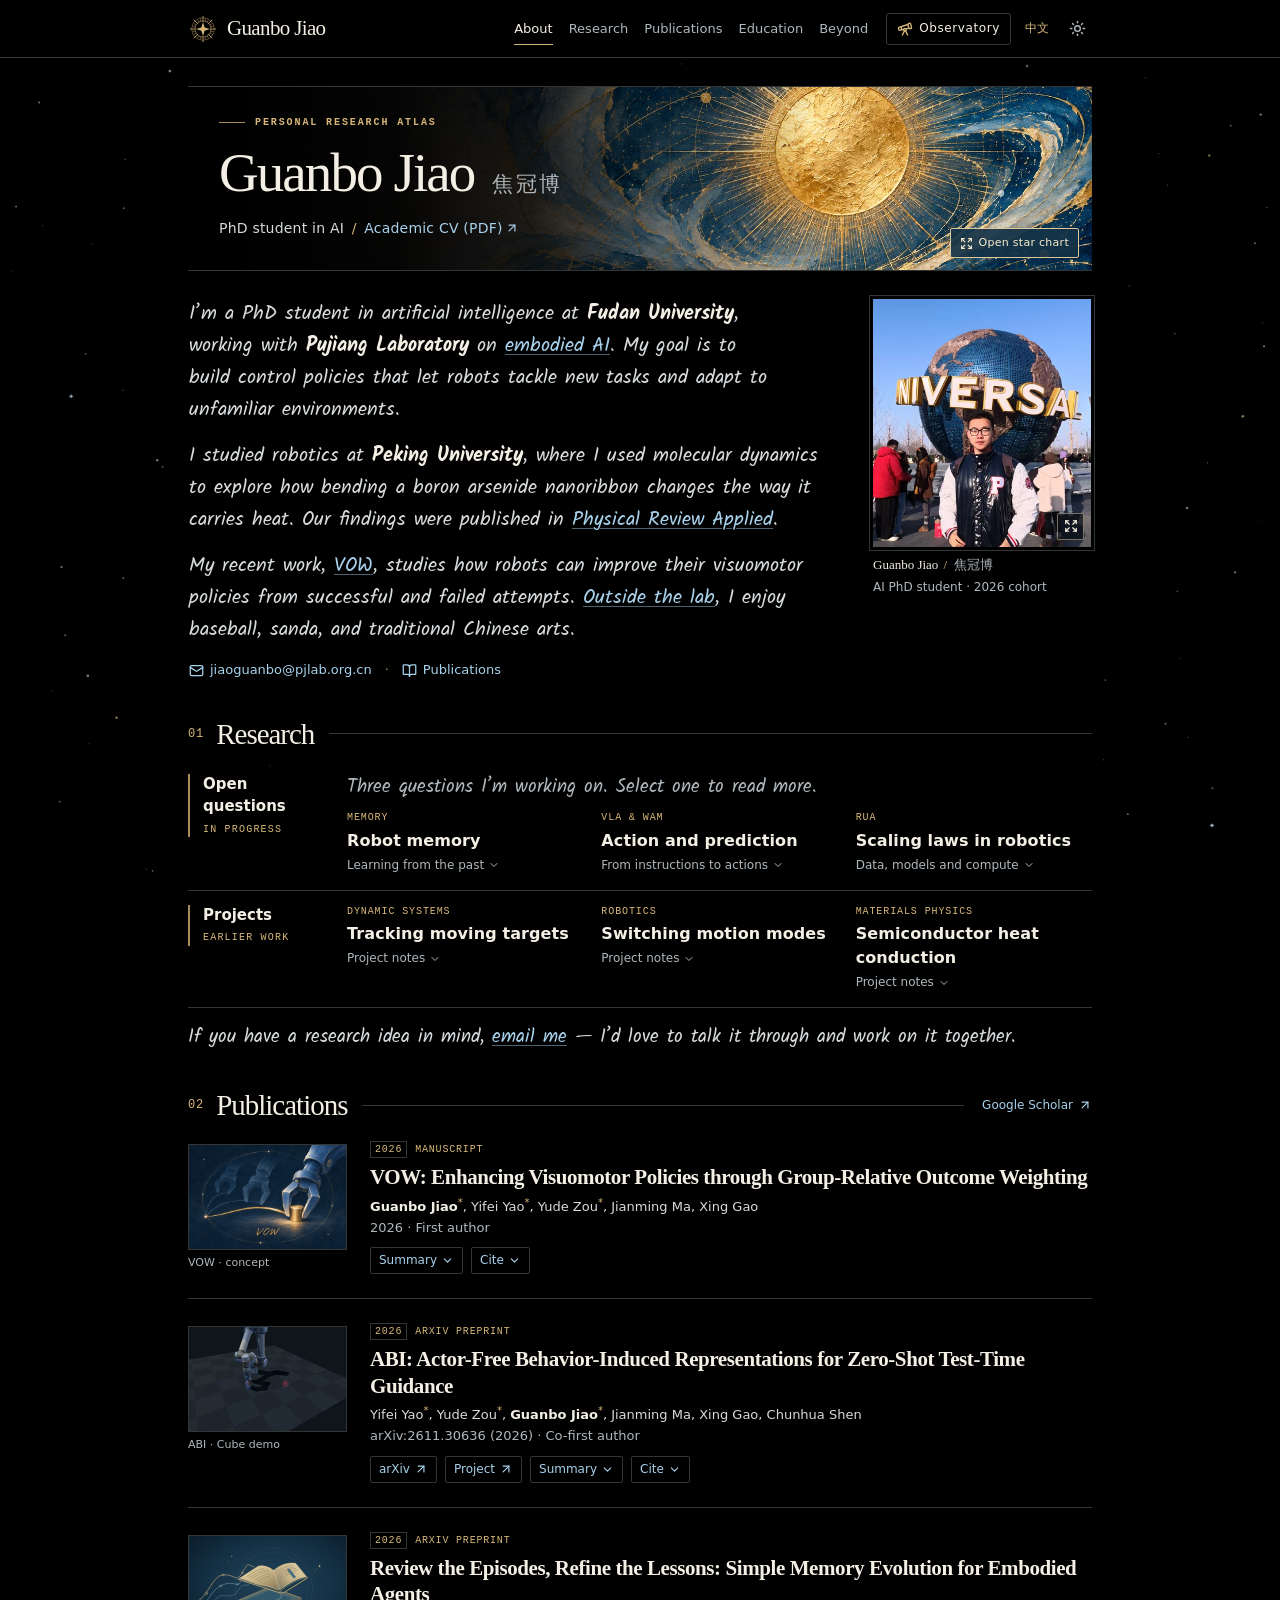
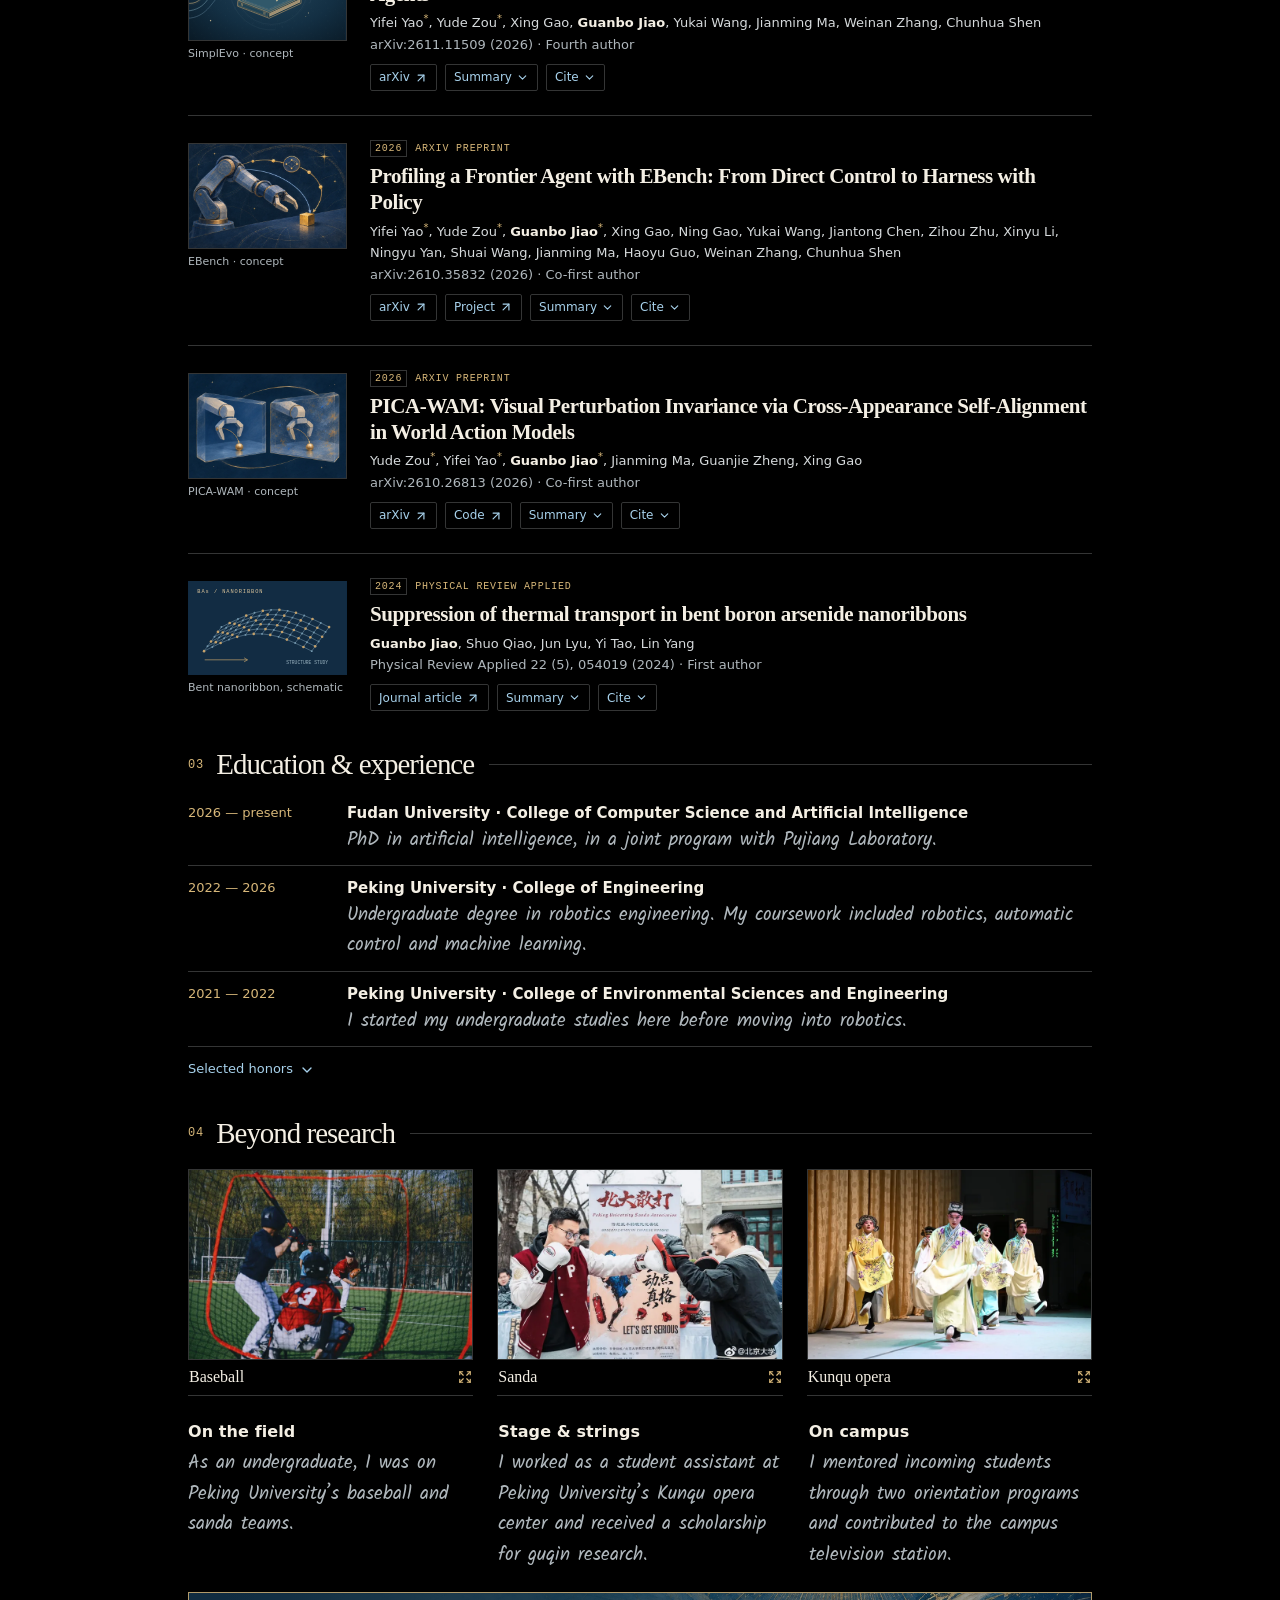
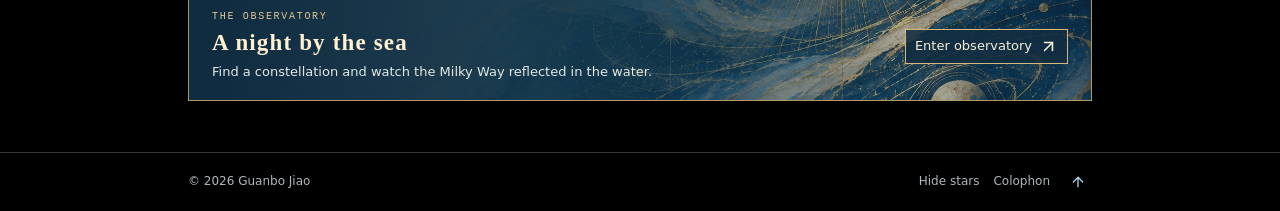
==== commit e0be9c3b: "Add ABI to publications and CV and keep the view counter visible" ====
--- a/index.html
+++ b/index.html
@@ -1 +1 @@
-<!DOCTYPE html><!--5i_UqPhOmQbXFXlWz9R5V--><html lang="en" data-ink="night"><head><meta charSet="utf-8"/><meta name="viewport" content="width=device-width, initial-scale=1"/><link rel="preload" as="image" href="/art/guanbo-universal.webp" fetchPriority="high"/><link rel="stylesheet" href="/_next/static/css/e20c56afc6d5159a.css" data-precedence="next"/><link rel="preload" as="script" fetchPriority="low" href="/_next/static/chunks/webpack-86388abb545c7db6.js"/><script src="/_next/static/chunks/4bd1b696-c023c6e3521b1417.js" async=""></script><script src="/_next/static/chunks/255-f7c4c205ddd80098.js" async=""></script><script src="/_next/static/chunks/main-app-b67554f29a6a5acc.js" async=""></script><script src="/_next/static/chunks/app/page-0fd64f84c17fe775.js" async=""></script><meta name="theme-color" content="#000000"/><meta name="color-scheme" content="dark light"/><title>Guanbo Jiao 焦冠博</title><meta name="description" content="Academic homepage of Guanbo Jiao (焦冠博), a PhD student at Fudan University working with Pujiang Laboratory on embodied AI and general-purpose robot control. 焦冠博的个人学术主页。"/><link rel="canonical" href="https://bob-jiao.github.io/"/><meta property="og:title" content="Guanbo Jiao 焦冠博"/><meta property="og:description" content="Academic homepage of Guanbo Jiao (焦冠博), a PhD student at Fudan University working with Pujiang Laboratory on embodied AI and general-purpose robot control. 焦冠博的个人学术主页。"/><meta property="og:url" content="https://bob-jiao.github.io/"/><meta property="og:site_name" content="Guanbo Jiao 焦冠博"/><meta property="og:type" content="website"/><meta name="twitter:card" content="summary"/><meta name="twitter:title" content="Guanbo Jiao 焦冠博"/><meta name="twitter:description" content="Academic homepage of Guanbo Jiao (焦冠博), a PhD student at Fudan University working with Pujiang Laboratory on embodied AI and general-purpose robot control. 焦冠博的个人学术主页。"/><link rel="icon" href="/icon.svg?b6e4f2766a1cac37" type="image/svg+xml" sizes="any"/><script src="/_next/static/chunks/polyfills-42372ed130431b0a.js" noModule=""></script></head><body><div hidden=""><!--$--><!--/$--></div><script type="application/ld+json">{"@context":"https://schema.org","@graph":[{"@type":"WebSite","@id":"https://bob-jiao.github.io/#website","url":"https://bob-jiao.github.io/","name":"Guanbo Jiao 焦冠博","alternateName":["焦冠博","Guanbo Jiao"],"author":{"@id":"https://bob-jiao.github.io/#person"}},{"@type":"Person","@id":"https://bob-jiao.github.io/#person","url":"https://bob-jiao.github.io/","name":"Guanbo Jiao","alternateName":"焦冠博","sameAs":["https://github.com/Bob-Jiao","https://scholar.google.com/citations?user=o9DMpawAAAAJ"]}]}</script><div class="academic-site" lang="en"><canvas class="quiet-starfield" aria-hidden="true"></canvas><a href="#about" class="skip-main">Skip to biography</a><header class="academic-nav"><div class="nav-in"><a href="#about" class="wordmark" aria-label="Guanbo Jiao home"><svg width="30" height="30" viewBox="0 0 48 48" aria-hidden="true" class="sun-seal"><g fill="none" stroke="currentColor"><circle cx="24" cy="24" r="18" stroke-width=".65"></circle><circle cx="24" cy="24" r="13" stroke-width=".7"></circle><path d="M24 3v10" stroke-width="1.15" transform="rotate(0 24 24)"></path><path d="M24 7v5" stroke-width="0.65" transform="rotate(15 24 24)"></path><path d="M24 7v5" stroke-width="0.65" transform="rotate(30 24 24)"></path><path d="M24 3v10" stroke-width="1.15" transform="rotate(45 24 24)"></path><path d="M24 7v5" stroke-width="0.65" transform="rotate(60 24 24)"></path><path d="M24 7v5" stroke-width="0.65" transform="rotate(75 24 24)"></path><path d="M24 3v10" stroke-width="1.15" transform="rotate(90 24 24)"></path><path d="M24 7v5" stroke-width="0.65" transform="rotate(105 24 24)"></path><path d="M24 7v5" stroke-width="0.65" transform="rotate(120 24 24)"></path><path d="M24 3v10" stroke-width="1.15" transform="rotate(135 24 24)"></path><path d="M24 7v5" stroke-width="0.65" transform="rotate(150 24 24)"></path><path d="M24 7v5" stroke-width="0.65" transform="rotate(165 24 24)"></path><path d="M24 3v10" stroke-width="1.15" transform="rotate(180 24 24)"></path><path d="M24 7v5" stroke-width="0.65" transform="rotate(195 24 24)"></path><path d="M24 7v5" stroke-width="0.65" transform="rotate(210 24 24)"></path><path d="M24 3v10" stroke-width="1.15" transform="rotate(225 24 24)"></path><path d="M24 7v5" stroke-width="0.65" transform="rotate(240 24 24)"></path><path d="M24 7v5" stroke-width="0.65" transform="rotate(255 24 24)"></path><path d="M24 3v10" stroke-width="1.15" transform="rotate(270 24 24)"></path><path d="M24 7v5" stroke-width="0.65" transform="rotate(285 24 24)"></path><path d="M24 7v5" stroke-width="0.65" transform="rotate(300 24 24)"></path><path d="M24 3v10" stroke-width="1.15" transform="rotate(315 24 24)"></path><path d="M24 7v5" stroke-width="0.65" transform="rotate(330 24 24)"></path><path d="M24 7v5" stroke-width="0.65" transform="rotate(345 24 24)"></path><path d="m24 13 2.6 8.4L35 24l-8.4 2.6L24 35l-2.6-8.4L13 24l8.4-2.6Z" fill="currentColor" stroke="none"></path></g></svg><span>Guanbo Jiao</span></a><nav aria-label="Main navigation" class="desktop-links"><a href="#about" aria-current="location">About</a><a href="#research">Research</a><a href="#publications">Publications</a><a href="#experience">Education</a><a href="#beyond">Beyond</a></nav><div class="nav-tools"><button type="button" class="nav-observe"><svg xmlns="http://www.w3.org/2000/svg" width="16" height="16" viewBox="0 0 24 24" fill="none" stroke="currentColor" stroke-width="2" stroke-linecap="round" stroke-linejoin="round" class="lucide lucide-telescope" aria-hidden="true"><path d="m10.065 12.493-6.18 1.318a.934.934 0 0 1-1.108-.702l-.537-2.15a1.07 1.07 0 0 1 .691-1.265l13.504-4.44"></path><path d="m13.56 11.747 4.332-.924"></path><path d="m16 21-3.105-6.21"></path><path d="M16.485 5.94a2 2 0 0 1 1.455-2.425l1.09-.272a1 1 0 0 1 1.212.727l1.515 6.06a1 1 0 0 1-.727 1.213l-1.09.272a2 2 0 0 1-2.425-1.455z"></path><path d="m6.158 8.633 1.114 4.456"></path><path d="m8 21 3.105-6.21"></path><circle cx="12" cy="13" r="2"></circle></svg>Observatory</button><button type="button" class="language-toggle" lang="zh-CN" aria-label="切换到中文">中文</button><button type="button" class="theme-toggle" aria-label="Switch to day mode" title="Day mode"><svg xmlns="http://www.w3.org/2000/svg" width="17" height="17" viewBox="0 0 24 24" fill="none" stroke="currentColor" stroke-width="2" stroke-linecap="round" stroke-linejoin="round" class="lucide lucide-sun" aria-hidden="true"><circle cx="12" cy="12" r="4"></circle><path d="M12 2v2"></path><path d="M12 20v2"></path><path d="m4.93 4.93 1.41 1.41"></path><path d="m17.66 17.66 1.41 1.41"></path><path d="M2 12h2"></path><path d="M20 12h2"></path><path d="m6.34 17.66-1.41 1.41"></path><path d="m19.07 4.93-1.41 1.41"></path></svg></button><button type="button" class="mobile-menu" aria-controls="nav-small" aria-expanded="false" aria-label="Open menu"><svg xmlns="http://www.w3.org/2000/svg" width="19" height="19" viewBox="0 0 24 24" fill="none" stroke="currentColor" stroke-width="2" stroke-linecap="round" stroke-linejoin="round" class="lucide lucide-menu" aria-hidden="true"><path d="M4 5h16"></path><path d="M4 12h16"></path><path d="M4 19h16"></path></svg></button></div></div><div class="read-progress"></div></header><main class="academic-main"><section id="about" tabindex="-1" aria-labelledby="person-name"><div class="profile-mast"><div class="mast-art" aria-hidden="true" style="background-image:url(/art/celestial-atlas.webp)"></div><div class="mast-copy"><p class="plate-label"><span></span> PERSONAL RESEARCH ATLAS</p><h1 id="person-name"><span>Guanbo Jiao</span> <i lang="zh-CN">焦冠博</i></h1><p class="mast-role">PhD student in AI<span> / </span><a href="/cv/guanbo-jiao-cv.pdf" type="application/pdf" target="_blank" rel="noopener noreferrer">Academic CV (PDF)<svg xmlns="http://www.w3.org/2000/svg" width="14" height="14" viewBox="0 0 24 24" fill="none" stroke="currentColor" stroke-width="2" stroke-linecap="round" stroke-linejoin="round" class="lucide lucide-arrow-up-right" aria-hidden="true"><path d="M7 7h10v10"></path><path d="M7 17 17 7"></path></svg></a></p></div><button type="button" class="plate-expand"><svg xmlns="http://www.w3.org/2000/svg" width="13" height="13" viewBox="0 0 24 24" fill="none" stroke="currentColor" stroke-width="2" stroke-linecap="round" stroke-linejoin="round" class="lucide lucide-expand" aria-hidden="true"><path d="m15 15 6 6"></path><path d="m15 9 6-6"></path><path d="M21 16v5h-5"></path><path d="M21 8V3h-5"></path><path d="M3 16v5h5"></path><path d="m3 21 6-6"></path><path d="M3 8V3h5"></path><path d="M9 9 3 3"></path></svg> <!-- -->Open star chart</button></div><div class="bio-grid"><aside class="profile-aside"><figure class="portrait"><button type="button" class="portrait-open" aria-haspopup="dialog" aria-label="View the full photograph"><img src="/art/guanbo-universal.webp" width="1800" height="1015" fetchPriority="high" alt="Guanbo standing in front of the Universal globe on a sunny day"/><span class="portrait-zoom" aria-hidden="true"><svg xmlns="http://www.w3.org/2000/svg" width="14" height="14" viewBox="0 0 24 24" fill="none" stroke="currentColor" stroke-width="2" stroke-linecap="round" stroke-linejoin="round" class="lucide lucide-expand" aria-hidden="true"><path d="m15 15 6 6"></path><path d="m15 9 6-6"></path><path d="M21 16v5h-5"></path><path d="M21 8V3h-5"></path><path d="M3 16v5h5"></path><path d="m3 21 6-6"></path><path d="M3 8V3h5"></path><path d="M9 9 3 3"></path></svg></span></button></figure><p>Guanbo Jiao<!-- --> <span>/</span> <span lang="zh-CN" class="photo-signature">焦冠博</span></p><small>AI PhD student · 2026 cohort</small><dialog class="photo-dialog" aria-label="Full photograph of Guanbo"><figure><img src="/art/guanbo-universal.webp" width="1800" height="1015" loading="lazy" alt="Guanbo standing in front of the Universal globe on a sunny day"/><figcaption><span>At the Universal globe</span><button type="button" aria-label="Close photograph"><svg xmlns="http://www.w3.org/2000/svg" width="17" height="17" viewBox="0 0 24 24" fill="none" stroke="currentColor" stroke-width="2" stroke-linecap="round" stroke-linejoin="round" class="lucide lucide-x" aria-hidden="true"><path d="M18 6 6 18"></path><path d="m6 6 12 12"></path></svg>Close</button></figcaption></figure></dialog></aside><div class="bio-prose"><p>I’m a PhD student in artificial intelligence at<!-- --> <strong>Fudan University</strong>, working with<!-- --> <strong>Pujiang Laboratory</strong> on<!-- --> <a href="#research">embodied AI</a>. My goal is to build control policies that let robots tackle new tasks and adapt to unfamiliar environments.</p><p>I studied robotics at <strong>Peking University</strong>, where I used molecular dynamics to explore how bending a boron arsenide nanoribbon changes the way it carries heat. Our findings were published in<!-- --> <a href="#boron-arsenide-title"><i>Physical Review Applied</i></a>.</p><p>My recent work, <a href="#publications">VOW</a>, studies how robots can improve their visuomotor policies from successful and failed attempts. <a href="#beyond">Outside the lab</a>, I enjoy baseball, sanda, and traditional Chinese arts.</p><div class="bio-links"><a href="mailto:jiaoguanbo@pjlab.org.cn"><svg xmlns="http://www.w3.org/2000/svg" width="15" height="15" viewBox="0 0 24 24" fill="none" stroke="currentColor" stroke-width="2" stroke-linecap="round" stroke-linejoin="round" class="lucide lucide-mail" aria-hidden="true"><path d="m22 7-8.991 5.727a2 2 0 0 1-2.009 0L2 7"></path><rect x="2" y="4" width="20" height="16" rx="2"></rect></svg>jiaoguanbo@pjlab.org.cn</a><span>·</span><a href="#publications"><svg xmlns="http://www.w3.org/2000/svg" width="15" height="15" viewBox="0 0 24 24" fill="none" stroke="currentColor" stroke-width="2" stroke-linecap="round" stroke-linejoin="round" class="lucide lucide-book-open" aria-hidden="true"><path d="M12 7v14"></path><path d="M3 18a1 1 0 0 1-1-1V4a1 1 0 0 1 1-1h5a4 4 0 0 1 4 4 4 4 0 0 1 4-4h5a1 1 0 0 1 1 1v13a1 1 0 0 1-1 1h-6a3 3 0 0 0-3 3 3 3 0 0 0-3-3z"></path></svg>Publications</a></div></div></div></section><section id="research" class="academic-section" tabindex="-1" aria-label="Research"><div class="chapter-title"><span class="chapter-no">01</span><h2>Research</h2><span class="chapter-rule"></span></div><div class="ledger-row"><div class="ledger-label">Open questions<small>IN PROGRESS</small></div><div class="ledger-body"><p>Three questions I’m working on. Select one to read more.</p><div class="research-columns"><button type="button" class="text-choice " aria-expanded="false" aria-controls="research-detail"><span class="micro">MEMORY</span><strong>Robot memory</strong><span class="choice-desc">Learning from the past<!-- --> <svg xmlns="http://www.w3.org/2000/svg" width="12" height="12" viewBox="0 0 24 24" fill="none" stroke="currentColor" stroke-width="2" stroke-linecap="round" stroke-linejoin="round" class="lucide lucide-chevron-down" aria-hidden="true"><path d="m6 9 6 6 6-6"></path></svg></span></button><button type="button" class="text-choice " aria-expanded="false" aria-controls="research-detail"><span class="micro">VLA &amp; WAM</span><strong>Action and prediction</strong><span class="choice-desc">From instructions to actions<!-- --> <svg xmlns="http://www.w3.org/2000/svg" width="12" height="12" viewBox="0 0 24 24" fill="none" stroke="currentColor" stroke-width="2" stroke-linecap="round" stroke-linejoin="round" class="lucide lucide-chevron-down" aria-hidden="true"><path d="m6 9 6 6 6-6"></path></svg></span></button><button type="button" class="text-choice " aria-expanded="false" aria-controls="research-detail"><span class="micro">RUA</span><strong>Scaling laws in robotics</strong><span class="choice-desc">Data, models and compute<!-- --> <svg xmlns="http://www.w3.org/2000/svg" width="12" height="12" viewBox="0 0 24 24" fill="none" stroke="currentColor" stroke-width="2" stroke-linecap="round" stroke-linejoin="round" class="lucide lucide-chevron-down" aria-hidden="true"><path d="m6 9 6 6 6-6"></path></svg></span></button></div></div></div><div class="ledger-row" id="projects"><div class="ledger-label">Projects<small>EARLIER WORK</small></div><div class="ledger-body"><div class="research-columns"><button type="button" class="text-choice " aria-expanded="false" aria-controls="method-detail"><span class="micro">DYNAMIC SYSTEMS</span><strong>Tracking moving targets</strong><span class="choice-desc">Project notes<!-- --> <svg xmlns="http://www.w3.org/2000/svg" width="12" height="12" viewBox="0 0 24 24" fill="none" stroke="currentColor" stroke-width="2" stroke-linecap="round" stroke-linejoin="round" class="lucide lucide-chevron-down" aria-hidden="true"><path d="m6 9 6 6 6-6"></path></svg></span></button><button type="button" class="text-choice " aria-expanded="false" aria-controls="method-detail"><span class="micro">ROBOTICS</span><strong>Switching motion modes</strong><span class="choice-desc">Project notes<!-- --> <svg xmlns="http://www.w3.org/2000/svg" width="12" height="12" viewBox="0 0 24 24" fill="none" stroke="currentColor" stroke-width="2" stroke-linecap="round" stroke-linejoin="round" class="lucide lucide-chevron-down" aria-hidden="true"><path d="m6 9 6 6 6-6"></path></svg></span></button><button type="button" class="text-choice " aria-expanded="false" aria-controls="method-detail"><span class="micro">MATERIALS PHYSICS</span><strong>Semiconductor heat conduction</strong><span class="choice-desc">Project notes<!-- --> <svg xmlns="http://www.w3.org/2000/svg" width="12" height="12" viewBox="0 0 24 24" fill="none" stroke="currentColor" stroke-width="2" stroke-linecap="round" stroke-linejoin="round" class="lucide lucide-chevron-down" aria-hidden="true"><path d="m6 9 6 6 6-6"></path></svg></span></button></div></div></div><p class="research-invitation">If you have a research idea in mind, <a href="mailto:jiaoguanbo@pjlab.org.cn">email me</a> — I’d love to talk it through and work on it together.</p></section><section id="publications" class="academic-section" tabindex="-1" aria-label="Publications"><div class="publications-intro"><div class="publications-heading"><div class="chapter-title"><span class="chapter-no">02</span><h2>Publications</h2><span class="chapter-rule"></span></div><a class="scholar-link" href="https://scholar.google.com/citations?user=o9DMpawAAAAJ&amp;hl=en" target="_blank" rel="noopener noreferrer">Google Scholar <svg xmlns="http://www.w3.org/2000/svg" width="14" height="14" viewBox="0 0 24 24" fill="none" stroke="currentColor" stroke-width="2" stroke-linecap="round" stroke-linejoin="round" class="lucide lucide-arrow-up-right" aria-hidden="true"><path d="M7 7h10v10"></path><path d="M7 17 17 7"></path></svg></a></div></div><article class="publication" aria-labelledby="vow-title"><figure class="pub-figure pub-illustration"><img src="/art/vow-concept.webp" alt="Blue and gold concept illustration of several nearby robot grasping attempts, with a successful action highlighted in gold." width="960" height="640" loading="lazy" decoding="async"/><figcaption>VOW<!-- --> · <!-- -->concept</figcaption></figure><div class="pub-body"><div class="pub-meta"><span>2026</span><b>MANUSCRIPT</b></div><h3 id="vow-title">VOW: Enhancing Visuomotor Policies through Group-Relative Outcome Weighting</h3><p class="authors"><strong>Guanbo Jiao</strong><sup>*</sup>, <!-- -->Yifei Yao<sup>*</sup>, <!-- -->Yude Zou<sup>*</sup>, <!-- -->Jianming Ma<!-- -->, <!-- -->Xing Gao</p><p class="journal">2026<!-- --> <span>·<!-- --> <!-- -->First author</span></p><div class="publication-actions"><button type="button" class="paper-action" aria-expanded="false" aria-controls="vow-summary">Summary<!-- --> <svg xmlns="http://www.w3.org/2000/svg" width="13" height="13" viewBox="0 0 24 24" fill="none" stroke="currentColor" stroke-width="2" stroke-linecap="round" stroke-linejoin="round" class="lucide lucide-chevron-down" aria-hidden="true"><path d="m6 9 6 6 6-6"></path></svg></button><button type="button" class="paper-action" aria-expanded="false" aria-controls="vow-citation">Cite<!-- --> <svg xmlns="http://www.w3.org/2000/svg" width="13" height="13" viewBox="0 0 24 24" fill="none" stroke="currentColor" stroke-width="2" stroke-linecap="round" stroke-linejoin="round" class="lucide lucide-chevron-down" aria-hidden="true"><path d="m6 9 6 6 6-6"></path></svg></button></div></div></article><article class="publication" aria-labelledby="simplevo-title"><figure class="pub-figure pub-illustration"><img src="/art/simplevo-concept.svg" alt="Episode traces converge on two books representing task and working memory." width="960" height="640" loading="lazy" decoding="async"/><figcaption>SimplEvo<!-- --> · <!-- -->concept</figcaption></figure><div class="pub-body"><div class="pub-meta"><span>2026</span><b>ARXIV PREPRINT</b></div><h3 id="simplevo-title"><a href="https://arxiv.org/abs/2611.11509" target="_blank" rel="noopener noreferrer">Review the Episodes, Refine the Lessons: Simple Memory Evolution for Embodied Agents</a></h3><p class="authors">Yifei Yao<sup>*</sup>, <!-- -->Yude Zou<sup>*</sup>, <!-- -->Xing Gao<!-- -->, <strong>Guanbo Jiao</strong>, <!-- -->Yukai Wang<!-- -->, <!-- -->Jianming Ma<!-- -->, <!-- -->Weinan Zhang<!-- -->, <!-- -->Chunhua Shen</p><p class="journal">arXiv:2611.11509 (2026)<!-- --> <span>·<!-- --> <!-- -->Fourth author</span></p><div class="publication-actions"><a class="paper-action" href="https://arxiv.org/abs/2611.11509" target="_blank" rel="noopener noreferrer">arXiv<!-- --> <svg xmlns="http://www.w3.org/2000/svg" width="14" height="14" viewBox="0 0 24 24" fill="none" stroke="currentColor" stroke-width="2" stroke-linecap="round" stroke-linejoin="round" class="lucide lucide-arrow-up-right" aria-hidden="true"><path d="M7 7h10v10"></path><path d="M7 17 17 7"></path></svg></a><button type="button" class="paper-action" aria-expanded="false" aria-controls="simplevo-summary">Summary<!-- --> <svg xmlns="http://www.w3.org/2000/svg" width="13" height="13" viewBox="0 0 24 24" fill="none" stroke="currentColor" stroke-width="2" stroke-linecap="round" stroke-linejoin="round" class="lucide lucide-chevron-down" aria-hidden="true"><path d="m6 9 6 6 6-6"></path></svg></button><button type="button" class="paper-action" aria-expanded="false" aria-controls="simplevo-citation">Cite<!-- --> <svg xmlns="http://www.w3.org/2000/svg" width="13" height="13" viewBox="0 0 24 24" fill="none" stroke="currentColor" stroke-width="2" stroke-linecap="round" stroke-linejoin="round" class="lucide lucide-chevron-down" aria-hidden="true"><path d="m6 9 6 6 6-6"></path></svg></button></div></div></article><article class="publication" aria-labelledby="ebench-title"><figure class="pub-figure pub-illustration"><img src="/art/ebench-concept.webp" alt="Blue and gold concept illustration of a robot arm reaching for a cube, with direct and policy-guided action paths." width="960" height="640" loading="lazy" decoding="async"/><figcaption>EBench<!-- --> · <!-- -->concept</figcaption></figure><div class="pub-body"><div class="pub-meta"><span>2026</span><b>ARXIV PREPRINT</b></div><h3 id="ebench-title"><a href="https://arxiv.org/abs/2610.35832" target="_blank" rel="noopener noreferrer">Profiling a Frontier Agent with EBench: From Direct Control to Harness with Policy</a></h3><p class="authors">Yifei Yao<sup>*</sup>, <!-- -->Yude Zou<sup>*</sup>, <strong>Guanbo Jiao</strong><sup>*</sup>, <!-- -->Xing Gao<!-- -->, <!-- -->Ning Gao<!-- -->, <!-- -->Yukai Wang<!-- -->, <!-- -->Jiantong Chen<!-- -->, <!-- -->Zihou Zhu<!-- -->, <!-- -->Xinyu Li<!-- -->, <!-- -->Ningyu Yan<!-- -->, <!-- -->Shuai Wang<!-- -->, <!-- -->Jianming Ma<!-- -->, <!-- -->Haoyu Guo<!-- -->, <!-- -->Weinan Zhang<!-- -->, <!-- -->Chunhua Shen</p><p class="journal">arXiv:2610.35832 (2026)<!-- --> <span>·<!-- --> <!-- -->Co-first author</span></p><div class="publication-actions"><a class="paper-action" href="https://arxiv.org/abs/2610.35832" target="_blank" rel="noopener noreferrer">arXiv<!-- --> <svg xmlns="http://www.w3.org/2000/svg" width="14" height="14" viewBox="0 0 24 24" fill="none" stroke="currentColor" stroke-width="2" stroke-linecap="round" stroke-linejoin="round" class="lucide lucide-arrow-up-right" aria-hidden="true"><path d="M7 7h10v10"></path><path d="M7 17 17 7"></path></svg></a><a class="paper-action" href="https://internrobotics.github.io/EBench-Astra-Tech-Report/" target="_blank" rel="noopener noreferrer">Project<!-- --> <svg xmlns="http://www.w3.org/2000/svg" width="14" height="14" viewBox="0 0 24 24" fill="none" stroke="currentColor" stroke-width="2" stroke-linecap="round" stroke-linejoin="round" class="lucide lucide-arrow-up-right" aria-hidden="true"><path d="M7 7h10v10"></path><path d="M7 17 17 7"></path></svg></a><button type="button" class="paper-action" aria-expanded="false" aria-controls="ebench-summary">Summary<!-- --> <svg xmlns="http://www.w3.org/2000/svg" width="13" height="13" viewBox="0 0 24 24" fill="none" stroke="currentColor" stroke-width="2" stroke-linecap="round" stroke-linejoin="round" class="lucide lucide-chevron-down" aria-hidden="true"><path d="m6 9 6 6 6-6"></path></svg></button><button type="button" class="paper-action" aria-expanded="false" aria-controls="ebench-citation">Cite<!-- --> <svg xmlns="http://www.w3.org/2000/svg" width="13" height="13" viewBox="0 0 24 24" fill="none" stroke="currentColor" stroke-width="2" stroke-linecap="round" stroke-linejoin="round" class="lucide lucide-chevron-down" aria-hidden="true"><path d="m6 9 6 6 6-6"></path></svg></button></div></div></article><article class="publication" aria-labelledby="pica-wam-title"><figure class="pub-figure pub-illustration"><img src="/art/pica-wam-concept.webp" alt="Blue and gold concept illustration of matching robot actions in two scenes with different visual appearances." width="960" height="640" loading="lazy" decoding="async"/><figcaption>PICA-WAM<!-- --> · <!-- -->concept</figcaption></figure><div class="pub-body"><div class="pub-meta"><span>2026</span><b>ARXIV PREPRINT</b></div><h3 id="pica-wam-title"><a href="https://arxiv.org/abs/2610.26813" target="_blank" rel="noopener noreferrer">PICA-WAM: Visual Perturbation Invariance via Cross-Appearance Self-Alignment in World Action Models</a></h3><p class="authors">Yude Zou<sup>*</sup>, <!-- -->Yifei Yao<sup>*</sup>, <strong>Guanbo Jiao</strong><sup>*</sup>, <!-- -->Jianming Ma<!-- -->, <!-- -->Guanjie Zheng<!-- -->, <!-- -->Xing Gao</p><p class="journal">arXiv:2610.26813 (2026)<!-- --> <span>·<!-- --> <!-- -->Co-first author</span></p><div class="publication-actions"><a class="paper-action" href="https://arxiv.org/abs/2610.26813" target="_blank" rel="noopener noreferrer">arXiv<!-- --> <svg xmlns="http://www.w3.org/2000/svg" width="14" height="14" viewBox="0 0 24 24" fill="none" stroke="currentColor" stroke-width="2" stroke-linecap="round" stroke-linejoin="round" class="lucide lucide-arrow-up-right" aria-hidden="true"><path d="M7 7h10v10"></path><path d="M7 17 17 7"></path></svg></a><a class="paper-action" href="https://github.com/YudeZou/PICA-WAM-release" target="_blank" rel="noopener noreferrer">Code<!-- --> <svg xmlns="http://www.w3.org/2000/svg" width="14" height="14" viewBox="0 0 24 24" fill="none" stroke="currentColor" stroke-width="2" stroke-linecap="round" stroke-linejoin="round" class="lucide lucide-arrow-up-right" aria-hidden="true"><path d="M7 7h10v10"></path><path d="M7 17 17 7"></path></svg></a><button type="button" class="paper-action" aria-expanded="false" aria-controls="pica-wam-summary">Summary<!-- --> <svg xmlns="http://www.w3.org/2000/svg" width="13" height="13" viewBox="0 0 24 24" fill="none" stroke="currentColor" stroke-width="2" stroke-linecap="round" stroke-linejoin="round" class="lucide lucide-chevron-down" aria-hidden="true"><path d="m6 9 6 6 6-6"></path></svg></button><button type="button" class="paper-action" aria-expanded="false" aria-controls="pica-wam-citation">Cite<!-- --> <svg xmlns="http://www.w3.org/2000/svg" width="13" height="13" viewBox="0 0 24 24" fill="none" stroke="currentColor" stroke-width="2" stroke-linecap="round" stroke-linejoin="round" class="lucide lucide-chevron-down" aria-hidden="true"><path d="m6 9 6 6 6-6"></path></svg></button></div></div></article><article class="publication" aria-labelledby="boron-arsenide-title"><figure class="pub-figure"><svg role="img" aria-label="Illustration of a bent boron arsenide nanoribbon" viewBox="0 0 238 140"><rect width="238" height="140" fill="#122c43"></rect><g fill="none" stroke="#7593a6" stroke-width=".8"><line x1="24" y1="105" x2="36.4" y2="98.7777927285235"></line><line x1="24" y1="105" x2="29.2" y2="97.8"></line><line x1="36.4" y1="98.7777927285235" x2="48.8" y2="92.91719752686201"></line><line x1="36.4" y1="98.7777927285235" x2="41.6" y2="91.57779272852349"></line><line x1="48.8" y1="92.91719752686201" x2="61.2" y2="87.75881088573932"></line><line x1="48.8" y1="92.91719752686201" x2="54" y2="85.71719752686201"></line><line x1="61.2" y1="87.75881088573932" x2="73.6" y2="83.60241948676493"></line><line x1="61.2" y1="87.75881088573932" x2="66.4" y2="80.55881088573932"></line><line x1="73.6" y1="83.60241948676493" x2="86" y2="80.68957769017922"></line><line x1="73.6" y1="83.60241948676493" x2="78.8" y2="76.40241948676493"></line><line x1="86" y1="80.68957769017922" x2="98.4" y2="79.1895692734506"></line><line x1="86" y1="80.68957769017922" x2="91.2" y2="73.4895776901792"></line><line x1="98.4" y1="79.1895692734506" x2="110.8" y2="79.1895692734506"></line><line x1="98.4" y1="79.1895692734506" x2="103.60000000000001" y2="71.9895692734506"></line><line x1="110.8" y1="79.1895692734506" x2="123.2" y2="80.68957769017922"></line><line x1="110.8" y1="79.1895692734506" x2="116" y2="71.9895692734506"></line><line x1="123.2" y1="80.68957769017922" x2="135.60000000000002" y2="83.60241948676493"></line><line x1="123.2" y1="80.68957769017922" x2="128.4" y2="73.4895776901792"></line><line x1="135.60000000000002" y1="83.60241948676493" x2="148" y2="87.75881088573932"></line><line x1="135.60000000000002" y1="83.60241948676493" x2="140.8" y2="76.40241948676493"></line><line x1="148" y1="87.75881088573932" x2="160.4" y2="92.91719752686201"></line><line x1="148" y1="87.75881088573932" x2="153.2" y2="80.55881088573932"></line><line x1="160.4" y1="92.91719752686201" x2="172.8" y2="98.7777927285235"></line><line x1="160.4" y1="92.91719752686201" x2="165.6" y2="85.71719752686201"></line><line x1="172.8" y1="98.7777927285235" x2="185.20000000000002" y2="105"></line><line x1="172.8" y1="98.7777927285235" x2="178" y2="91.57779272852349"></line><line x1="185.20000000000002" y1="105" x2="190.4" y2="97.8"></line><line x1="29.2" y1="97.8" x2="41.6" y2="91.57779272852349"></line><line x1="29.2" y1="97.8" x2="34.4" y2="90.6"></line><line x1="41.6" y1="91.57779272852349" x2="54" y2="85.71719752686201"></line><line x1="41.6" y1="91.57779272852349" x2="46.8" y2="84.37779272852349"></line><line x1="54" y1="85.71719752686201" x2="66.4" y2="80.55881088573932"></line><line x1="54" y1="85.71719752686201" x2="59.199999999999996" y2="78.517197526862"></line><line x1="66.4" y1="80.55881088573932" x2="78.8" y2="76.40241948676493"></line><line x1="66.4" y1="80.55881088573932" x2="71.60000000000001" y2="73.35881088573932"></line><line x1="78.8" y1="76.40241948676493" x2="91.2" y2="73.4895776901792"></line><line x1="78.8" y1="76.40241948676493" x2="84" y2="69.20241948676492"></line><line x1="91.2" y1="73.4895776901792" x2="103.60000000000001" y2="71.9895692734506"></line><line x1="91.2" y1="73.4895776901792" x2="96.4" y2="66.28957769017921"></line><line x1="103.60000000000001" y1="71.9895692734506" x2="116" y2="71.9895692734506"></line><line x1="103.60000000000001" y1="71.9895692734506" x2="108.80000000000001" y2="64.7895692734506"></line><line x1="116" y1="71.9895692734506" x2="128.4" y2="73.4895776901792"></line><line x1="116" y1="71.9895692734506" x2="121.2" y2="64.7895692734506"></line><line x1="128.4" y1="73.4895776901792" x2="140.8" y2="76.40241948676493"></line><line x1="128.4" y1="73.4895776901792" x2="133.6" y2="66.28957769017921"></line><line x1="140.8" y1="76.40241948676493" x2="153.2" y2="80.55881088573932"></line><line x1="140.8" y1="76.40241948676493" x2="146.00000000000003" y2="69.20241948676492"></line><line x1="153.2" y1="80.55881088573932" x2="165.6" y2="85.71719752686201"></line><line x1="153.2" y1="80.55881088573932" x2="158.4" y2="73.35881088573932"></line><line x1="165.6" y1="85.71719752686201" x2="178" y2="91.57779272852349"></line><line x1="165.6" y1="85.71719752686201" x2="170.8" y2="78.517197526862"></line><line x1="178" y1="91.57779272852349" x2="190.4" y2="97.8"></line><line x1="178" y1="91.57779272852349" x2="183.20000000000002" y2="84.37779272852349"></line><line x1="190.4" y1="97.8" x2="195.60000000000002" y2="90.6"></line><line x1="34.4" y1="90.6" x2="46.8" y2="84.37779272852349"></line><line x1="34.4" y1="90.6" x2="39.6" y2="83.4"></line><line x1="46.8" y1="84.37779272852349" x2="59.199999999999996" y2="78.517197526862"></line><line x1="46.8" y1="84.37779272852349" x2="52" y2="77.1777927285235"></line><line x1="59.199999999999996" y1="78.517197526862" x2="71.60000000000001" y2="73.35881088573932"></line><line x1="59.199999999999996" y1="78.517197526862" x2="64.4" y2="71.31719752686202"></line><line x1="71.60000000000001" y1="73.35881088573932" x2="84" y2="69.20241948676492"></line><line x1="71.60000000000001" y1="73.35881088573932" x2="76.80000000000001" y2="66.15881088573933"></line><line x1="84" y1="69.20241948676492" x2="96.4" y2="66.28957769017921"></line><line x1="84" y1="69.20241948676492" x2="89.19999999999999" y2="62.002419486764936"></line><line x1="96.4" y1="66.28957769017921" x2="108.80000000000001" y2="64.7895692734506"></line><line x1="96.4" y1="66.28957769017921" x2="101.6" y2="59.08957769017922"></line><line x1="108.80000000000001" y1="64.7895692734506" x2="121.2" y2="64.7895692734506"></line><line x1="108.80000000000001" y1="64.7895692734506" x2="114" y2="57.58956927345061"></line><line x1="121.2" y1="64.7895692734506" x2="133.6" y2="66.28957769017921"></line><line x1="121.2" y1="64.7895692734506" x2="126.4" y2="57.58956927345061"></line><line x1="133.6" y1="66.28957769017921" x2="146.00000000000003" y2="69.20241948676492"></line><line x1="133.6" y1="66.28957769017921" x2="138.8" y2="59.08957769017922"></line><line x1="146.00000000000003" y1="69.20241948676492" x2="158.4" y2="73.35881088573932"></line><line x1="146.00000000000003" y1="69.20241948676492" x2="151.20000000000002" y2="62.002419486764936"></line><line x1="158.4" y1="73.35881088573932" x2="170.8" y2="78.517197526862"></line><line x1="158.4" y1="73.35881088573932" x2="163.6" y2="66.15881088573933"></line><line x1="170.8" y1="78.517197526862" x2="183.20000000000002" y2="84.37779272852349"></line><line x1="170.8" y1="78.517197526862" x2="176" y2="71.31719752686202"></line><line x1="183.20000000000002" y1="84.37779272852349" x2="195.60000000000002" y2="90.6"></line><line x1="183.20000000000002" y1="84.37779272852349" x2="188.4" y2="77.1777927285235"></line><line x1="195.60000000000002" y1="90.6" x2="200.8" y2="83.4"></line><line x1="39.6" y1="83.4" x2="52" y2="77.1777927285235"></line><line x1="39.6" y1="83.4" x2="44.8" y2="76.2"></line><line x1="52" y1="77.1777927285235" x2="64.4" y2="71.31719752686202"></line><line x1="52" y1="77.1777927285235" x2="57.2" y2="69.9777927285235"></line><line x1="64.4" y1="71.31719752686202" x2="76.80000000000001" y2="66.15881088573933"></line><line x1="64.4" y1="71.31719752686202" x2="69.6" y2="64.11719752686201"></line><line x1="76.80000000000001" y1="66.15881088573933" x2="89.19999999999999" y2="62.002419486764936"></line><line x1="76.80000000000001" y1="66.15881088573933" x2="82" y2="58.958810885739325"></line><line x1="89.19999999999999" y1="62.002419486764936" x2="101.6" y2="59.08957769017922"></line><line x1="89.19999999999999" y1="62.002419486764936" x2="94.39999999999999" y2="54.80241948676493"></line><line x1="101.6" y1="59.08957769017922" x2="114" y2="57.58956927345061"></line><line x1="101.6" y1="59.08957769017922" x2="106.8" y2="51.889577690179216"></line><line x1="114" y1="57.58956927345061" x2="126.4" y2="57.58956927345061"></line><line x1="114" y1="57.58956927345061" x2="119.2" y2="50.389569273450604"></line><line x1="126.4" y1="57.58956927345061" x2="138.8" y2="59.08957769017922"></line><line x1="126.4" y1="57.58956927345061" x2="131.6" y2="50.389569273450604"></line><line x1="138.8" y1="59.08957769017922" x2="151.20000000000002" y2="62.002419486764936"></line><line x1="138.8" y1="59.08957769017922" x2="144" y2="51.889577690179216"></line><line x1="151.20000000000002" y1="62.002419486764936" x2="163.6" y2="66.15881088573933"></line><line x1="151.20000000000002" y1="62.002419486764936" x2="156.40000000000003" y2="54.80241948676493"></line><line x1="163.6" y1="66.15881088573933" x2="176" y2="71.31719752686202"></line><line x1="163.6" y1="66.15881088573933" x2="168.8" y2="58.958810885739325"></line><line x1="176" y1="71.31719752686202" x2="188.4" y2="77.1777927285235"></line><line x1="176" y1="71.31719752686202" x2="181.20000000000002" y2="64.11719752686201"></line><line x1="188.4" y1="77.1777927285235" x2="200.8" y2="83.4"></line><line x1="188.4" y1="77.1777927285235" x2="193.60000000000002" y2="69.9777927285235"></line><line x1="200.8" y1="83.4" x2="206.00000000000003" y2="76.2"></line><line x1="44.8" y1="76.2" x2="57.2" y2="69.9777927285235"></line><line x1="44.8" y1="76.2" x2="50" y2="69"></line><line x1="57.2" y1="69.9777927285235" x2="69.6" y2="64.11719752686201"></line><line x1="57.2" y1="69.9777927285235" x2="62.4" y2="62.7777927285235"></line><line x1="69.6" y1="64.11719752686201" x2="82" y2="58.958810885739325"></line><line x1="69.6" y1="64.11719752686201" x2="74.8" y2="56.91719752686202"></line><line x1="82" y1="58.958810885739325" x2="94.39999999999999" y2="54.80241948676493"></line><line x1="82" y1="58.958810885739325" x2="87.2" y2="51.75881088573932"></line><line x1="94.39999999999999" y1="54.80241948676493" x2="106.8" y2="51.889577690179216"></line><line x1="94.39999999999999" y1="54.80241948676493" x2="99.6" y2="47.60241948676493"></line><line x1="106.8" y1="51.889577690179216" x2="119.2" y2="50.389569273450604"></line><line x1="106.8" y1="51.889577690179216" x2="112" y2="44.68957769017921"></line><line x1="119.2" y1="50.389569273450604" x2="131.6" y2="50.389569273450604"></line><line x1="119.2" y1="50.389569273450604" x2="124.4" y2="43.1895692734506"></line><line x1="131.6" y1="50.389569273450604" x2="144" y2="51.889577690179216"></line><line x1="131.6" y1="50.389569273450604" x2="136.8" y2="43.1895692734506"></line><line x1="144" y1="51.889577690179216" x2="156.40000000000003" y2="54.80241948676493"></line><line x1="144" y1="51.889577690179216" x2="149.2" y2="44.68957769017921"></line><line x1="156.40000000000003" y1="54.80241948676493" x2="168.8" y2="58.958810885739325"></line><line x1="156.40000000000003" y1="54.80241948676493" x2="161.60000000000002" y2="47.60241948676493"></line><line x1="168.8" y1="58.958810885739325" x2="181.20000000000002" y2="64.11719752686201"></line><line x1="168.8" y1="58.958810885739325" x2="174" y2="51.75881088573932"></line><line x1="181.20000000000002" y1="64.11719752686201" x2="193.60000000000002" y2="69.9777927285235"></line><line x1="181.20000000000002" y1="64.11719752686201" x2="186.4" y2="56.91719752686201"></line><line x1="193.60000000000002" y1="69.9777927285235" x2="206.00000000000003" y2="76.2"></line><line x1="193.60000000000002" y1="69.9777927285235" x2="198.8" y2="62.7777927285235"></line><line x1="206.00000000000003" y1="76.2" x2="211.20000000000002" y2="69"></line><line x1="50" y1="69" x2="62.4" y2="62.7777927285235"></line><line x1="62.4" y1="62.7777927285235" x2="74.8" y2="56.91719752686202"></line><line x1="74.8" y1="56.91719752686202" x2="87.2" y2="51.75881088573932"></line><line x1="87.2" y1="51.75881088573932" x2="99.6" y2="47.60241948676493"></line><line x1="99.6" y1="47.60241948676493" x2="112" y2="44.68957769017921"></line><line x1="112" y1="44.68957769017921" x2="124.4" y2="43.1895692734506"></line><line x1="124.4" y1="43.1895692734506" x2="136.8" y2="43.1895692734506"></line><line x1="136.8" y1="43.1895692734506" x2="149.2" y2="44.68957769017921"></line><line x1="149.2" y1="44.68957769017921" x2="161.60000000000002" y2="47.60241948676493"></line><line x1="161.60000000000002" y1="47.60241948676493" x2="174" y2="51.75881088573932"></line><line x1="174" y1="51.75881088573932" x2="186.4" y2="56.91719752686201"></line><line x1="186.4" y1="56.91719752686201" x2="198.8" y2="62.7777927285235"></line><line x1="198.8" y1="62.7777927285235" x2="211.20000000000002" y2="69"></line></g><circle cx="24" cy="105" r="1.95" fill="#c4a16b"></circle><circle cx="36.4" cy="98.7777927285235" r="1.45" fill="#7297ae"></circle><circle cx="48.8" cy="92.91719752686201" r="1.95" fill="#c4a16b"></circle><circle cx="61.2" cy="87.75881088573932" r="1.45" fill="#7297ae"></circle><circle cx="73.6" cy="83.60241948676493" r="1.95" fill="#c4a16b"></circle><circle cx="86" cy="80.68957769017922" r="1.45" fill="#7297ae"></circle><circle cx="98.4" cy="79.1895692734506" r="1.95" fill="#c4a16b"></circle><circle cx="110.8" cy="79.1895692734506" r="1.45" fill="#7297ae"></circle><circle cx="123.2" cy="80.68957769017922" r="1.95" fill="#c4a16b"></circle><circle cx="135.60000000000002" cy="83.60241948676493" r="1.45" fill="#7297ae"></circle><circle cx="148" cy="87.75881088573932" r="1.95" fill="#c4a16b"></circle><circle cx="160.4" cy="92.91719752686201" r="1.45" fill="#7297ae"></circle><circle cx="172.8" cy="98.7777927285235" r="1.95" fill="#c4a16b"></circle><circle cx="185.20000000000002" cy="105" r="1.45" fill="#7297ae"></circle><circle cx="29.2" cy="97.8" r="1.45" fill="#7297ae"></circle><circle cx="41.6" cy="91.57779272852349" r="1.95" fill="#c4a16b"></circle><circle cx="54" cy="85.71719752686201" r="1.45" fill="#7297ae"></circle><circle cx="66.4" cy="80.55881088573932" r="1.95" fill="#c4a16b"></circle><circle cx="78.8" cy="76.40241948676493" r="1.45" fill="#7297ae"></circle><circle cx="91.2" cy="73.4895776901792" r="1.95" fill="#c4a16b"></circle><circle cx="103.60000000000001" cy="71.9895692734506" r="1.45" fill="#7297ae"></circle><circle cx="116" cy="71.9895692734506" r="1.95" fill="#c4a16b"></circle><circle cx="128.4" cy="73.4895776901792" r="1.45" fill="#7297ae"></circle><circle cx="140.8" cy="76.40241948676493" r="1.95" fill="#c4a16b"></circle><circle cx="153.2" cy="80.55881088573932" r="1.45" fill="#7297ae"></circle><circle cx="165.6" cy="85.71719752686201" r="1.95" fill="#c4a16b"></circle><circle cx="178" cy="91.57779272852349" r="1.45" fill="#7297ae"></circle><circle cx="190.4" cy="97.8" r="1.95" fill="#c4a16b"></circle><circle cx="34.4" cy="90.6" r="1.95" fill="#c4a16b"></circle><circle cx="46.8" cy="84.37779272852349" r="1.45" fill="#7297ae"></circle><circle cx="59.199999999999996" cy="78.517197526862" r="1.95" fill="#c4a16b"></circle><circle cx="71.60000000000001" cy="73.35881088573932" r="1.45" fill="#7297ae"></circle><circle cx="84" cy="69.20241948676492" r="1.95" fill="#c4a16b"></circle><circle cx="96.4" cy="66.28957769017921" r="1.45" fill="#7297ae"></circle><circle cx="108.80000000000001" cy="64.7895692734506" r="1.95" fill="#c4a16b"></circle><circle cx="121.2" cy="64.7895692734506" r="1.45" fill="#7297ae"></circle><circle cx="133.6" cy="66.28957769017921" r="1.95" fill="#c4a16b"></circle><circle cx="146.00000000000003" cy="69.20241948676492" r="1.45" fill="#7297ae"></circle><circle cx="158.4" cy="73.35881088573932" r="1.95" fill="#c4a16b"></circle><circle cx="170.8" cy="78.517197526862" r="1.45" fill="#7297ae"></circle><circle cx="183.20000000000002" cy="84.37779272852349" r="1.95" fill="#c4a16b"></circle><circle cx="195.60000000000002" cy="90.6" r="1.45" fill="#7297ae"></circle><circle cx="39.6" cy="83.4" r="1.45" fill="#7297ae"></circle><circle cx="52" cy="77.1777927285235" r="1.95" fill="#c4a16b"></circle><circle cx="64.4" cy="71.31719752686202" r="1.45" fill="#7297ae"></circle><circle cx="76.80000000000001" cy="66.15881088573933" r="1.95" fill="#c4a16b"></circle><circle cx="89.19999999999999" cy="62.002419486764936" r="1.45" fill="#7297ae"></circle><circle cx="101.6" cy="59.08957769017922" r="1.95" fill="#c4a16b"></circle><circle cx="114" cy="57.58956927345061" r="1.45" fill="#7297ae"></circle><circle cx="126.4" cy="57.58956927345061" r="1.95" fill="#c4a16b"></circle><circle cx="138.8" cy="59.08957769017922" r="1.45" fill="#7297ae"></circle><circle cx="151.20000000000002" cy="62.002419486764936" r="1.95" fill="#c4a16b"></circle><circle cx="163.6" cy="66.15881088573933" r="1.45" fill="#7297ae"></circle><circle cx="176" cy="71.31719752686202" r="1.95" fill="#c4a16b"></circle><circle cx="188.4" cy="77.1777927285235" r="1.45" fill="#7297ae"></circle><circle cx="200.8" cy="83.4" r="1.95" fill="#c4a16b"></circle><circle cx="44.8" cy="76.2" r="1.95" fill="#c4a16b"></circle><circle cx="57.2" cy="69.9777927285235" r="1.45" fill="#7297ae"></circle><circle cx="69.6" cy="64.11719752686201" r="1.95" fill="#c4a16b"></circle><circle cx="82" cy="58.958810885739325" r="1.45" fill="#7297ae"></circle><circle cx="94.39999999999999" cy="54.80241948676493" r="1.95" fill="#c4a16b"></circle><circle cx="106.8" cy="51.889577690179216" r="1.45" fill="#7297ae"></circle><circle cx="119.2" cy="50.389569273450604" r="1.95" fill="#c4a16b"></circle><circle cx="131.6" cy="50.389569273450604" r="1.45" fill="#7297ae"></circle><circle cx="144" cy="51.889577690179216" r="1.95" fill="#c4a16b"></circle><circle cx="156.40000000000003" cy="54.80241948676493" r="1.45" fill="#7297ae"></circle><circle cx="168.8" cy="58.958810885739325" r="1.95" fill="#c4a16b"></circle><circle cx="181.20000000000002" cy="64.11719752686201" r="1.45" fill="#7297ae"></circle><circle cx="193.60000000000002" cy="69.9777927285235" r="1.95" fill="#c4a16b"></circle><circle cx="206.00000000000003" cy="76.2" r="1.45" fill="#7297ae"></circle><circle cx="50" cy="69" r="1.45" fill="#7297ae"></circle><circle cx="62.4" cy="62.7777927285235" r="1.95" fill="#c4a16b"></circle><circle cx="74.8" cy="56.91719752686202" r="1.45" fill="#7297ae"></circle><circle cx="87.2" cy="51.75881088573932" r="1.95" fill="#c4a16b"></circle><circle cx="99.6" cy="47.60241948676493" r="1.45" fill="#7297ae"></circle><circle cx="112" cy="44.68957769017921" r="1.95" fill="#c4a16b"></circle><circle cx="124.4" cy="43.1895692734506" r="1.45" fill="#7297ae"></circle><circle cx="136.8" cy="43.1895692734506" r="1.95" fill="#c4a16b"></circle><circle cx="149.2" cy="44.68957769017921" r="1.45" fill="#7297ae"></circle><circle cx="161.60000000000002" cy="47.60241948676493" r="1.95" fill="#c4a16b"></circle><circle cx="174" cy="51.75881088573932" r="1.45" fill="#7297ae"></circle><circle cx="186.4" cy="56.91719752686201" r="1.95" fill="#c4a16b"></circle><circle cx="198.8" cy="62.7777927285235" r="1.45" fill="#7297ae"></circle><circle cx="211.20000000000002" cy="69" r="1.95" fill="#c4a16b"></circle><text x="14" y="18" fill="#d9c39a" font-size="8" font-family="monospace" letter-spacing="1.4">BAs / NANORIBBON</text><path d="M25 118h64m-5-3 5 3-5 3" stroke="#c6a46b" fill="none"></path><text x="147" y="125" fill="#9bb4c1" font-size="7" font-family="monospace">STRUCTURE STUDY</text></svg><figcaption>Bent nanoribbon, schematic</figcaption></figure><div class="pub-body"><div class="pub-meta"><span>2024</span><b>PHYSICAL REVIEW APPLIED</b></div><h3 id="boron-arsenide-title"><a href="https://journals.aps.org/prapplied/abstract/10.1103/PhysRevApplied.22.054019" target="_blank" rel="noopener noreferrer">Suppression of thermal transport in bent boron arsenide nanoribbons</a></h3><p class="authors"><strong>Guanbo Jiao</strong>, <!-- -->Shuo Qiao<!-- -->, <!-- -->Jun Lyu<!-- -->, <!-- -->Yi Tao<!-- -->, <!-- -->Lin Yang</p><p class="journal">Physical Review Applied 22 (5), 054019 (2024)<!-- --> <span>·<!-- --> <!-- -->First author</span></p><div class="publication-actions"><a class="paper-action" href="https://journals.aps.org/prapplied/abstract/10.1103/PhysRevApplied.22.054019" target="_blank" rel="noopener noreferrer">Journal article<!-- --> <svg xmlns="http://www.w3.org/2000/svg" width="14" height="14" viewBox="0 0 24 24" fill="none" stroke="currentColor" stroke-width="2" stroke-linecap="round" stroke-linejoin="round" class="lucide lucide-arrow-up-right" aria-hidden="true"><path d="M7 7h10v10"></path><path d="M7 17 17 7"></path></svg></a><button type="button" class="paper-action" aria-expanded="false" aria-controls="boron-arsenide-summary">Summary<!-- --> <svg xmlns="http://www.w3.org/2000/svg" width="13" height="13" viewBox="0 0 24 24" fill="none" stroke="currentColor" stroke-width="2" stroke-linecap="round" stroke-linejoin="round" class="lucide lucide-chevron-down" aria-hidden="true"><path d="m6 9 6 6 6-6"></path></svg></button><button type="button" class="paper-action" aria-expanded="false" aria-controls="boron-arsenide-citation">Cite<!-- --> <svg xmlns="http://www.w3.org/2000/svg" width="13" height="13" viewBox="0 0 24 24" fill="none" stroke="currentColor" stroke-width="2" stroke-linecap="round" stroke-linejoin="round" class="lucide lucide-chevron-down" aria-hidden="true"><path d="m6 9 6 6 6-6"></path></svg></button></div></div></article></section><section id="experience" class="academic-section" tabindex="-1" aria-label="Education and experience"><div class="chapter-title"><span class="chapter-no">03</span><h2>Education &amp; experience</h2><span class="chapter-rule"></span></div><div class="career-list"><div><time>2026 — present</time><p><strong>Fudan University · College of Computer Science and Artificial Intelligence</strong><span>PhD in artificial intelligence, in a joint program with Pujiang Laboratory.</span></p></div><div><time>2022 — 2026</time><p><strong>Peking University · College of Engineering</strong><span>Undergraduate degree in robotics engineering. My coursework included robotics, automatic control and machine learning.</span></p></div><div><time>2021 — 2022</time><p><strong>Peking University · College of Environmental Sciences and Engineering</strong><span>I started my undergraduate studies here before moving into robotics.</span></p></div></div><details class="honor-list"><summary>Selected honors<!-- --> <svg xmlns="http://www.w3.org/2000/svg" width="16" height="16" viewBox="0 0 24 24" fill="none" stroke="currentColor" stroke-width="2" stroke-linecap="round" stroke-linejoin="round" class="lucide lucide-chevron-down" aria-hidden="true"><path d="m6 9 6 6 6-6"></path></svg></summary><ul><li><b>2026</b>Outstanding graduate honors from Beijing and Peking University</li><li><b>2025</b>Peking University Academic Innovation Award and Junyuan Scholarship</li><li><b>2023–2025</b>Peking University Merit Student, 2023–2024 and 2024–2025</li><li><b>2023—2024</b>Third prize in the Challenge Cup and the Huatai Securities Science and Technology Scholarship</li></ul></details></section><section id="beyond" class="academic-section" tabindex="-1" aria-label="Beyond research"><div class="chapter-title"><span class="chapter-no">04</span><h2>Beyond research</h2><span class="chapter-rule"></span></div><div class="field-prints"><button type="button" class="field-print" aria-haspopup="dialog" aria-label="View photo: Baseball"><img src="/art/beyond-baseball-thumb.webp" loading="lazy" decoding="async" alt="" width="720" height="480"/><span>Baseball<!-- --> <svg xmlns="http://www.w3.org/2000/svg" width="14" height="14" viewBox="0 0 24 24" fill="none" stroke="currentColor" stroke-width="2" stroke-linecap="round" stroke-linejoin="round" class="lucide lucide-expand" aria-hidden="true"><path d="m15 15 6 6"></path><path d="m15 9 6-6"></path><path d="M21 16v5h-5"></path><path d="M21 8V3h-5"></path><path d="M3 16v5h5"></path><path d="m3 21 6-6"></path><path d="M3 8V3h5"></path><path d="M9 9 3 3"></path></svg></span></button><button type="button" class="field-print" aria-haspopup="dialog" aria-label="View photo: Sanda"><img src="/art/beyond-sanda-thumb.webp" loading="lazy" decoding="async" alt="" width="720" height="479"/><span>Sanda<!-- --> <svg xmlns="http://www.w3.org/2000/svg" width="14" height="14" viewBox="0 0 24 24" fill="none" stroke="currentColor" stroke-width="2" stroke-linecap="round" stroke-linejoin="round" class="lucide lucide-expand" aria-hidden="true"><path d="m15 15 6 6"></path><path d="m15 9 6-6"></path><path d="M21 16v5h-5"></path><path d="M21 8V3h-5"></path><path d="M3 16v5h5"></path><path d="m3 21 6-6"></path><path d="M3 8V3h5"></path><path d="M9 9 3 3"></path></svg></span></button><button type="button" class="field-print" aria-haspopup="dialog" aria-label="View photo: Kunqu opera"><img src="/art/beyond-kunqu-thumb.webp" loading="lazy" decoding="async" alt="" width="720" height="480"/><span>Kunqu opera<!-- --> <svg xmlns="http://www.w3.org/2000/svg" width="14" height="14" viewBox="0 0 24 24" fill="none" stroke="currentColor" stroke-width="2" stroke-linecap="round" stroke-linejoin="round" class="lucide lucide-expand" aria-hidden="true"><path d="m15 15 6 6"></path><path d="m15 9 6-6"></path><path d="M21 16v5h-5"></path><path d="M21 8V3h-5"></path><path d="M3 16v5h5"></path><path d="m3 21 6-6"></path><path d="M3 8V3h5"></path><path d="M9 9 3 3"></path></svg></span></button></div><dialog class="field-viewer" aria-label="Photo gallery"><div class="field-viewer-inner"><div class="field-viewer-top"><span>Photos</span><button type="button" aria-label="Close"><svg xmlns="http://www.w3.org/2000/svg" width="20" height="20" viewBox="0 0 24 24" fill="none" stroke="currentColor" stroke-width="2" stroke-linecap="round" stroke-linejoin="round" class="lucide lucide-x" aria-hidden="true"><path d="M18 6 6 18"></path><path d="m6 6 12 12"></path></svg></button></div><div class="field-viewer-bar"><strong aria-live="polite"></strong><button type="button" aria-label="Previous photo"><svg xmlns="http://www.w3.org/2000/svg" width="18" height="18" viewBox="0 0 24 24" fill="none" stroke="currentColor" stroke-width="2" stroke-linecap="round" stroke-linejoin="round" class="lucide lucide-arrow-left" aria-hidden="true"><path d="m12 19-7-7 7-7"></path><path d="M19 12H5"></path></svg></button><button type="button" aria-label="Next photo"><svg xmlns="http://www.w3.org/2000/svg" width="18" height="18" viewBox="0 0 24 24" fill="none" stroke="currentColor" stroke-width="2" stroke-linecap="round" stroke-linejoin="round" class="lucide lucide-arrow-right" aria-hidden="true"><path d="M5 12h14"></path><path d="m12 5 7 7-7 7"></path></svg></button></div></div></dialog><div class="beyond-notes"><div><h3>On the field</h3><p>As an undergraduate, I was on Peking University’s baseball and sanda teams.</p></div><div><h3>Stage &amp; strings</h3><p>I worked as a student assistant at Peking University’s Kunqu opera center and received a scholarship for guqin research.</p></div><div><h3>On campus</h3><p>I mentored incoming students through two orientation programs and contributed to the campus television station.</p></div></div><button type="button" class="observatory-strip"><span class="strip-art" aria-hidden="true" style="background-image:url(/art/celestial-atlas.webp)"></span><span><small>THE OBSERVATORY</small><strong>A night by the sea</strong><em>Find a constellation and watch the Milky Way reflected in the water.</em></span><span class="strip-cta">Enter observatory<!-- --> <svg xmlns="http://www.w3.org/2000/svg" width="19" height="19" viewBox="0 0 24 24" fill="none" stroke="currentColor" stroke-width="2" stroke-linecap="round" stroke-linejoin="round" class="lucide lucide-arrow-up-right" aria-hidden="true"><path d="M7 7h10v10"></path><path d="M7 17 17 7"></path></svg></span></button></section></main><footer class="academic-footer"><div><span>© 2026 Guanbo Jiao</span><button type="button">Hide stars</button><button type="button">Colophon</button><a href="#about" aria-label="Back to top"><svg xmlns="http://www.w3.org/2000/svg" width="16" height="16" viewBox="0 0 24 24" fill="none" stroke="currentColor" stroke-width="2" stroke-linecap="round" stroke-linejoin="round" class="lucide lucide-arrow-up" aria-hidden="true"><path d="m5 12 7-7 7 7"></path><path d="M12 19V5"></path></svg></a></div></footer><dialog class="site-note" aria-labelledby="colophon-heading"><button type="button" class="note-close" aria-label="Close colophon"><svg xmlns="http://www.w3.org/2000/svg" width="19" height="19" viewBox="0 0 24 24" fill="none" stroke="currentColor" stroke-width="2" stroke-linecap="round" stroke-linejoin="round" class="lucide lucide-x" aria-hidden="true"><path d="M18 6 6 18"></path><path d="m6 6 12 12"></path></svg></button><p class="plate-label">COLOPHON</p><h2 id="colophon-heading">About this atlas</h2><p>The education, projects and honors come from my August 2026 résumé. The research notes describe questions I’m currently exploring.</p><p>The layout draws on the academic homepage of<!-- --> <a href="https://www.peterholderrieth.com/" target="_blank" rel="noopener noreferrer">Peter E. Holderrieth</a>. The illustrated blue-and-gold chart was made for this atlas. Each marker opens a chapter of the site.</p><p>The observatory adapts<!-- --> <a href="https://github.com/chenbenkong/star-sea-hero" target="_blank" rel="noopener noreferrer">Star Sea Hero</a> under its <a href="/LICENSE-star-sea-hero.txt" download="LICENSE-star-sea-hero.txt">MIT license</a>.</p><p>The handwritten text is set in Kalam by Indian Type Foundry. <a href="/LICENSE-Kalam.txt" download="Kalam-OFL.txt">Font license</a></p></dialog></div><!--$--><!--/$--><script src="/_next/static/chunks/webpack-86388abb545c7db6.js" id="_R_" async=""></script><script>(self.__next_f=self.__next_f||[]).push([0])</script><script>self.__next_f.push([1,"1:\"$Sreact.fragment\"\n2:I[9766,[],\"\"]\n3:I[8924,[],\"\"]\n4:I[4526,[\"974\",\"static/chunks/app/page-0fd64f84c17fe775.js\"],\"default\"]\n5:I[4431,[],\"OutletBoundary\"]\n7:I[5278,[],\"AsyncMetadataOutlet\"]\n9:I[4431,[],\"ViewportBoundary\"]\nb:I[4431,[],\"MetadataBoundary\"]\nc:\"$Sreact.suspense\"\ne:I[7150,[],\"\"]\n:HL[\"/_next/static/css/e20c56afc6d5159a.css\",\"style\"]\n"])</script><script>self.__next_f.push([1,"0:{\"P\":null,\"b\":\"5i_UqPhOmQbXFXlWz9R5V\",\"p\":\"\",\"c\":[\"\",\"\"],\"i\":false,\"f\":[[[\"\",{\"children\":[\"__PAGE__\",{}]},\"$undefined\",\"$undefined\",true],[\"\",[\"$\",\"$1\",\"c\",{\"children\":[[[\"$\",\"link\",\"0\",{\"rel\":\"stylesheet\",\"href\":\"/_next/static/css/e20c56afc6d5159a.css\",\"precedence\":\"next\",\"crossOrigin\":\"$undefined\",\"nonce\":\"$undefined\"}]],[\"$\",\"html\",null,{\"lang\":\"en\",\"data-ink\":\"night\",\"children\":[\"$\",\"body\",null,{\"children\":[\"$\",\"$L2\",null,{\"parallelRouterKey\":\"children\",\"error\":\"$undefined\",\"errorStyles\":\"$undefined\",\"errorScripts\":\"$undefined\",\"template\":[\"$\",\"$L3\",null,{}],\"templateStyles\":\"$undefined\",\"templateScripts\":\"$undefined\",\"notFound\":[[[\"$\",\"title\",null,{\"children\":\"404: This page could not be found.\"}],[\"$\",\"div\",null,{\"style\":{\"fontFamily\":\"system-ui,\\\"Segoe UI\\\",Roboto,Helvetica,Arial,sans-serif,\\\"Apple Color Emoji\\\",\\\"Segoe UI Emoji\\\"\",\"height\":\"100vh\",\"textAlign\":\"center\",\"display\":\"flex\",\"flexDirection\":\"column\",\"alignItems\":\"center\",\"justifyContent\":\"center\"},\"children\":[\"$\",\"div\",null,{\"children\":[[\"$\",\"style\",null,{\"dangerouslySetInnerHTML\":{\"__html\":\"body{color:#000;background:#fff;margin:0}.next-error-h1{border-right:1px solid rgba(0,0,0,.3)}@media (prefers-color-scheme:dark){body{color:#fff;background:#000}.next-error-h1{border-right:1px solid rgba(255,255,255,.3)}}\"}}],[\"$\",\"h1\",null,{\"className\":\"next-error-h1\",\"style\":{\"display\":\"inline-block\",\"margin\":\"0 20px 0 0\",\"padding\":\"0 23px 0 0\",\"fontSize\":24,\"fontWeight\":500,\"verticalAlign\":\"top\",\"lineHeight\":\"49px\"},\"children\":404}],[\"$\",\"div\",null,{\"style\":{\"display\":\"inline-block\"},\"children\":[\"$\",\"h2\",null,{\"style\":{\"fontSize\":14,\"fontWeight\":400,\"lineHeight\":\"49px\",\"margin\":0},\"children\":\"This page could not be found.\"}]}]]}]}]],[]],\"forbidden\":\"$undefined\",\"unauthorized\":\"$undefined\"}]}]}]]}],{\"children\":[\"__PAGE__\",[\"$\",\"$1\",\"c\",{\"children\":[[[\"$\",\"script\",null,{\"type\":\"application/ld+json\",\"dangerouslySetInnerHTML\":{\"__html\":\"{\\\"@context\\\":\\\"https://schema.org\\\",\\\"@graph\\\":[{\\\"@type\\\":\\\"WebSite\\\",\\\"@id\\\":\\\"https://bob-jiao.github.io/#website\\\",\\\"url\\\":\\\"https://bob-jiao.github.io/\\\",\\\"name\\\":\\\"Guanbo Jiao 焦冠博\\\",\\\"alternateName\\\":[\\\"焦冠博\\\",\\\"Guanbo Jiao\\\"],\\\"author\\\":{\\\"@id\\\":\\\"https://bob-jiao.github.io/#person\\\"}},{\\\"@type\\\":\\\"Person\\\",\\\"@id\\\":\\\"https://bob-jiao.github.io/#person\\\",\\\"url\\\":\\\"https://bob-jiao.github.io/\\\",\\\"name\\\":\\\"Guanbo Jiao\\\",\\\"alternateName\\\":\\\"焦冠博\\\",\\\"sameAs\\\":[\\\"https://github.com/Bob-Jiao\\\",\\\"https://scholar.google.com/citations?user=o9DMpawAAAAJ\\\"]}]}\"}}],[\"$\",\"$L4\",null,{}]],null,[\"$\",\"$L5\",null,{\"children\":[\"$L6\",[\"$\",\"$L7\",null,{\"promise\":\"$@8\"}]]}]]}],{},null,false]},null,false],[\"$\",\"$1\",\"h\",{\"children\":[null,[[\"$\",\"$L9\",null,{\"children\":\"$La\"}],null],[\"$\",\"$Lb\",null,{\"children\":[\"$\",\"div\",null,{\"hidden\":true,\"children\":[\"$\",\"$c\",null,{\"fallback\":null,\"children\":\"$Ld\"}]}]}]]}],false]],\"m\":\"$undefined\",\"G\":[\"$e\",[]],\"s\":false,\"S\":true}\n"])</script><script>self.__next_f.push([1,"a:[[\"$\",\"meta\",\"0\",{\"charSet\":\"utf-8\"}],[\"$\",\"meta\",\"1\",{\"name\":\"viewport\",\"content\":\"width=device-width, initial-scale=1\"}],[\"$\",\"meta\",\"2\",{\"name\":\"theme-color\",\"content\":\"#000000\"}],[\"$\",\"meta\",\"3\",{\"name\":\"color-scheme\",\"content\":\"dark light\"}]]\n6:null\n"])</script><script>self.__next_f.push([1,"f:I[622,[],\"IconMark\"]\n"])</script><script>self.__next_f.push([1,"8:{\"metadata\":[[\"$\",\"title\",\"0\",{\"children\":\"Guanbo Jiao 焦冠博\"}],[\"$\",\"meta\",\"1\",{\"name\":\"description\",\"content\":\"Academic homepage of Guanbo Jiao (焦冠博), a PhD student at Fudan University working with Pujiang Laboratory on embodied AI and general-purpose robot control. 焦冠博的个人学术主页。\"}],[\"$\",\"link\",\"2\",{\"rel\":\"canonical\",\"href\":\"https://bob-jiao.github.io/\"}],[\"$\",\"meta\",\"3\",{\"property\":\"og:title\",\"content\":\"Guanbo Jiao 焦冠博\"}],[\"$\",\"meta\",\"4\",{\"property\":\"og:description\",\"content\":\"Academic homepage of Guanbo Jiao (焦冠博), a PhD student at Fudan University working with Pujiang Laboratory on embodied AI and general-purpose robot control. 焦冠博的个人学术主页。\"}],[\"$\",\"meta\",\"5\",{\"property\":\"og:url\",\"content\":\"https://bob-jiao.github.io/\"}],[\"$\",\"meta\",\"6\",{\"property\":\"og:site_name\",\"content\":\"Guanbo Jiao 焦冠博\"}],[\"$\",\"meta\",\"7\",{\"property\":\"og:type\",\"content\":\"website\"}],[\"$\",\"meta\",\"8\",{\"name\":\"twitter:card\",\"content\":\"summary\"}],[\"$\",\"meta\",\"9\",{\"name\":\"twitter:title\",\"content\":\"Guanbo Jiao 焦冠博\"}],[\"$\",\"meta\",\"10\",{\"name\":\"twitter:description\",\"content\":\"Academic homepage of Guanbo Jiao (焦冠博), a PhD student at Fudan University working with Pujiang Laboratory on embodied AI and general-purpose robot control. 焦冠博的个人学术主页。\"}],[\"$\",\"link\",\"11\",{\"rel\":\"icon\",\"href\":\"/icon.svg?b6e4f2766a1cac37\",\"type\":\"image/svg+xml\",\"sizes\":\"any\"}],[\"$\",\"$Lf\",\"12\",{}]],\"error\":null,\"digest\":\"$undefined\"}\n"])</script><script>self.__next_f.push([1,"d:\"$8:metadata\"\n"])</script></body></html>+<!DOCTYPE html><!--RcF57tqpQuyIwUq3kd8e5--><html lang="en" data-ink="night"><head><meta charSet="utf-8"/><meta name="viewport" content="width=device-width, initial-scale=1"/><link rel="preload" as="image" href="/art/guanbo-universal.webp" fetchPriority="high"/><link rel="stylesheet" href="/_next/static/css/8b42e8d637d99156.css" data-precedence="next"/><link rel="preload" as="script" fetchPriority="low" href="/_next/static/chunks/webpack-86388abb545c7db6.js"/><script src="/_next/static/chunks/4bd1b696-c023c6e3521b1417.js" async=""></script><script src="/_next/static/chunks/255-f7c4c205ddd80098.js" async=""></script><script src="/_next/static/chunks/main-app-b67554f29a6a5acc.js" async=""></script><script src="/_next/static/chunks/app/page-24a8859774615bea.js" async=""></script><meta name="theme-color" content="#000000"/><meta name="color-scheme" content="dark light"/><title>Guanbo Jiao 焦冠博</title><meta name="description" content="Academic homepage of Guanbo Jiao (焦冠博), a PhD student at Fudan University working with Pujiang Laboratory on embodied AI and general-purpose robot control. 焦冠博的个人学术主页。"/><link rel="canonical" href="https://bob-jiao.github.io/"/><meta property="og:title" content="Guanbo Jiao 焦冠博"/><meta property="og:description" content="Academic homepage of Guanbo Jiao (焦冠博), a PhD student at Fudan University working with Pujiang Laboratory on embodied AI and general-purpose robot control. 焦冠博的个人学术主页。"/><meta property="og:url" content="https://bob-jiao.github.io/"/><meta property="og:site_name" content="Guanbo Jiao 焦冠博"/><meta property="og:type" content="website"/><meta name="twitter:card" content="summary"/><meta name="twitter:title" content="Guanbo Jiao 焦冠博"/><meta name="twitter:description" content="Academic homepage of Guanbo Jiao (焦冠博), a PhD student at Fudan University working with Pujiang Laboratory on embodied AI and general-purpose robot control. 焦冠博的个人学术主页。"/><link rel="icon" href="/icon.svg?b6e4f2766a1cac37" type="image/svg+xml" sizes="any"/><script src="/_next/static/chunks/polyfills-42372ed130431b0a.js" noModule=""></script></head><body><div hidden=""><!--$--><!--/$--></div><script type="application/ld+json">{"@context":"https://schema.org","@graph":[{"@type":"WebSite","@id":"https://bob-jiao.github.io/#website","url":"https://bob-jiao.github.io/","name":"Guanbo Jiao 焦冠博","alternateName":["焦冠博","Guanbo Jiao"],"author":{"@id":"https://bob-jiao.github.io/#person"}},{"@type":"Person","@id":"https://bob-jiao.github.io/#person","url":"https://bob-jiao.github.io/","name":"Guanbo Jiao","alternateName":"焦冠博","sameAs":["https://github.com/Bob-Jiao","https://scholar.google.com/citations?user=o9DMpawAAAAJ"]}]}</script><div class="academic-site" lang="en"><canvas class="quiet-starfield" aria-hidden="true"></canvas><a href="#about" class="skip-main">Skip to biography</a><header class="academic-nav"><div class="nav-in"><a href="#about" class="wordmark" aria-label="Guanbo Jiao home"><svg width="30" height="30" viewBox="0 0 48 48" aria-hidden="true" class="sun-seal"><g fill="none" stroke="currentColor"><circle cx="24" cy="24" r="18" stroke-width=".65"></circle><circle cx="24" cy="24" r="13" stroke-width=".7"></circle><path d="M24 3v10" stroke-width="1.15" transform="rotate(0 24 24)"></path><path d="M24 7v5" stroke-width="0.65" transform="rotate(15 24 24)"></path><path d="M24 7v5" stroke-width="0.65" transform="rotate(30 24 24)"></path><path d="M24 3v10" stroke-width="1.15" transform="rotate(45 24 24)"></path><path d="M24 7v5" stroke-width="0.65" transform="rotate(60 24 24)"></path><path d="M24 7v5" stroke-width="0.65" transform="rotate(75 24 24)"></path><path d="M24 3v10" stroke-width="1.15" transform="rotate(90 24 24)"></path><path d="M24 7v5" stroke-width="0.65" transform="rotate(105 24 24)"></path><path d="M24 7v5" stroke-width="0.65" transform="rotate(120 24 24)"></path><path d="M24 3v10" stroke-width="1.15" transform="rotate(135 24 24)"></path><path d="M24 7v5" stroke-width="0.65" transform="rotate(150 24 24)"></path><path d="M24 7v5" stroke-width="0.65" transform="rotate(165 24 24)"></path><path d="M24 3v10" stroke-width="1.15" transform="rotate(180 24 24)"></path><path d="M24 7v5" stroke-width="0.65" transform="rotate(195 24 24)"></path><path d="M24 7v5" stroke-width="0.65" transform="rotate(210 24 24)"></path><path d="M24 3v10" stroke-width="1.15" transform="rotate(225 24 24)"></path><path d="M24 7v5" stroke-width="0.65" transform="rotate(240 24 24)"></path><path d="M24 7v5" stroke-width="0.65" transform="rotate(255 24 24)"></path><path d="M24 3v10" stroke-width="1.15" transform="rotate(270 24 24)"></path><path d="M24 7v5" stroke-width="0.65" transform="rotate(285 24 24)"></path><path d="M24 7v5" stroke-width="0.65" transform="rotate(300 24 24)"></path><path d="M24 3v10" stroke-width="1.15" transform="rotate(315 24 24)"></path><path d="M24 7v5" stroke-width="0.65" transform="rotate(330 24 24)"></path><path d="M24 7v5" stroke-width="0.65" transform="rotate(345 24 24)"></path><path d="m24 13 2.6 8.4L35 24l-8.4 2.6L24 35l-2.6-8.4L13 24l8.4-2.6Z" fill="currentColor" stroke="none"></path></g></svg><span>Guanbo Jiao</span></a><nav aria-label="Main navigation" class="desktop-links"><a href="#about" aria-current="location">About</a><a href="#research">Research</a><a href="#publications">Publications</a><a href="#experience">Education</a><a href="#beyond">Beyond</a></nav><div class="nav-tools"><button type="button" class="nav-observe"><svg xmlns="http://www.w3.org/2000/svg" width="16" height="16" viewBox="0 0 24 24" fill="none" stroke="currentColor" stroke-width="2" stroke-linecap="round" stroke-linejoin="round" class="lucide lucide-telescope" aria-hidden="true"><path d="m10.065 12.493-6.18 1.318a.934.934 0 0 1-1.108-.702l-.537-2.15a1.07 1.07 0 0 1 .691-1.265l13.504-4.44"></path><path d="m13.56 11.747 4.332-.924"></path><path d="m16 21-3.105-6.21"></path><path d="M16.485 5.94a2 2 0 0 1 1.455-2.425l1.09-.272a1 1 0 0 1 1.212.727l1.515 6.06a1 1 0 0 1-.727 1.213l-1.09.272a2 2 0 0 1-2.425-1.455z"></path><path d="m6.158 8.633 1.114 4.456"></path><path d="m8 21 3.105-6.21"></path><circle cx="12" cy="13" r="2"></circle></svg>Observatory</button><button type="button" class="language-toggle" lang="zh-CN" aria-label="切换到中文">中文</button><button type="button" class="theme-toggle" aria-label="Switch to day mode" title="Day mode"><svg xmlns="http://www.w3.org/2000/svg" width="17" height="17" viewBox="0 0 24 24" fill="none" stroke="currentColor" stroke-width="2" stroke-linecap="round" stroke-linejoin="round" class="lucide lucide-sun" aria-hidden="true"><circle cx="12" cy="12" r="4"></circle><path d="M12 2v2"></path><path d="M12 20v2"></path><path d="m4.93 4.93 1.41 1.41"></path><path d="m17.66 17.66 1.41 1.41"></path><path d="M2 12h2"></path><path d="M20 12h2"></path><path d="m6.34 17.66-1.41 1.41"></path><path d="m19.07 4.93-1.41 1.41"></path></svg></button><button type="button" class="mobile-menu" aria-controls="nav-small" aria-expanded="false" aria-label="Open menu"><svg xmlns="http://www.w3.org/2000/svg" width="19" height="19" viewBox="0 0 24 24" fill="none" stroke="currentColor" stroke-width="2" stroke-linecap="round" stroke-linejoin="round" class="lucide lucide-menu" aria-hidden="true"><path d="M4 5h16"></path><path d="M4 12h16"></path><path d="M4 19h16"></path></svg></button></div></div><div class="read-progress"></div></header><main class="academic-main"><section id="about" tabindex="-1" aria-labelledby="person-name"><div class="profile-mast"><div class="mast-art" aria-hidden="true" style="background-image:url(/art/celestial-atlas.webp)"></div><div class="mast-copy"><p class="plate-label"><span></span> PERSONAL RESEARCH ATLAS</p><h1 id="person-name"><span>Guanbo Jiao</span> <i lang="zh-CN">焦冠博</i></h1><p class="mast-role">PhD student in AI<span> / </span><a href="/cv/guanbo-jiao-cv.pdf" type="application/pdf" target="_blank" rel="noopener noreferrer">Academic CV (PDF)<svg xmlns="http://www.w3.org/2000/svg" width="14" height="14" viewBox="0 0 24 24" fill="none" stroke="currentColor" stroke-width="2" stroke-linecap="round" stroke-linejoin="round" class="lucide lucide-arrow-up-right" aria-hidden="true"><path d="M7 7h10v10"></path><path d="M7 17 17 7"></path></svg></a></p></div><button type="button" class="plate-expand"><svg xmlns="http://www.w3.org/2000/svg" width="13" height="13" viewBox="0 0 24 24" fill="none" stroke="currentColor" stroke-width="2" stroke-linecap="round" stroke-linejoin="round" class="lucide lucide-expand" aria-hidden="true"><path d="m15 15 6 6"></path><path d="m15 9 6-6"></path><path d="M21 16v5h-5"></path><path d="M21 8V3h-5"></path><path d="M3 16v5h5"></path><path d="m3 21 6-6"></path><path d="M3 8V3h5"></path><path d="M9 9 3 3"></path></svg> <!-- -->Open star chart</button></div><div class="bio-grid"><aside class="profile-aside"><figure class="portrait"><button type="button" class="portrait-open" aria-haspopup="dialog" aria-label="View the full photograph"><img src="/art/guanbo-universal.webp" width="1800" height="1015" fetchPriority="high" alt="Guanbo standing in front of the Universal globe on a sunny day"/><span class="portrait-zoom" aria-hidden="true"><svg xmlns="http://www.w3.org/2000/svg" width="14" height="14" viewBox="0 0 24 24" fill="none" stroke="currentColor" stroke-width="2" stroke-linecap="round" stroke-linejoin="round" class="lucide lucide-expand" aria-hidden="true"><path d="m15 15 6 6"></path><path d="m15 9 6-6"></path><path d="M21 16v5h-5"></path><path d="M21 8V3h-5"></path><path d="M3 16v5h5"></path><path d="m3 21 6-6"></path><path d="M3 8V3h5"></path><path d="M9 9 3 3"></path></svg></span></button></figure><p>Guanbo Jiao<!-- --> <span>/</span> <span lang="zh-CN" class="photo-signature">焦冠博</span></p><small>AI PhD student · 2026 cohort</small><dialog class="photo-dialog" aria-label="Full photograph of Guanbo"><figure><img src="/art/guanbo-universal.webp" width="1800" height="1015" loading="lazy" alt="Guanbo standing in front of the Universal globe on a sunny day"/><figcaption><span>At the Universal globe</span><button type="button" aria-label="Close photograph"><svg xmlns="http://www.w3.org/2000/svg" width="17" height="17" viewBox="0 0 24 24" fill="none" stroke="currentColor" stroke-width="2" stroke-linecap="round" stroke-linejoin="round" class="lucide lucide-x" aria-hidden="true"><path d="M18 6 6 18"></path><path d="m6 6 12 12"></path></svg>Close</button></figcaption></figure></dialog></aside><div class="bio-prose"><p>I’m a PhD student in artificial intelligence at<!-- --> <strong>Fudan University</strong>, working with<!-- --> <strong>Pujiang Laboratory</strong> on<!-- --> <a href="#research">embodied AI</a>. My goal is to build control policies that let robots tackle new tasks and adapt to unfamiliar environments.</p><p>I studied robotics at <strong>Peking University</strong>, where I used molecular dynamics to explore how bending a boron arsenide nanoribbon changes the way it carries heat. Our findings were published in<!-- --> <a href="#boron-arsenide-title"><i>Physical Review Applied</i></a>.</p><p>My recent work, <a href="#publications">VOW</a>, studies how robots can improve their visuomotor policies from successful and failed attempts. <a href="#beyond">Outside the lab</a>, I enjoy baseball, sanda, and traditional Chinese arts.</p><div class="bio-links"><a href="mailto:jiaoguanbo@pjlab.org.cn"><svg xmlns="http://www.w3.org/2000/svg" width="15" height="15" viewBox="0 0 24 24" fill="none" stroke="currentColor" stroke-width="2" stroke-linecap="round" stroke-linejoin="round" class="lucide lucide-mail" aria-hidden="true"><path d="m22 7-8.991 5.727a2 2 0 0 1-2.009 0L2 7"></path><rect x="2" y="4" width="20" height="16" rx="2"></rect></svg>jiaoguanbo@pjlab.org.cn</a><span>·</span><a href="#publications"><svg xmlns="http://www.w3.org/2000/svg" width="15" height="15" viewBox="0 0 24 24" fill="none" stroke="currentColor" stroke-width="2" stroke-linecap="round" stroke-linejoin="round" class="lucide lucide-book-open" aria-hidden="true"><path d="M12 7v14"></path><path d="M3 18a1 1 0 0 1-1-1V4a1 1 0 0 1 1-1h5a4 4 0 0 1 4 4 4 4 0 0 1 4-4h5a1 1 0 0 1 1 1v13a1 1 0 0 1-1 1h-6a3 3 0 0 0-3 3 3 3 0 0 0-3-3z"></path></svg>Publications</a></div></div></div></section><section id="research" class="academic-section" tabindex="-1" aria-label="Research"><div class="chapter-title"><span class="chapter-no">01</span><h2>Research</h2><span class="chapter-rule"></span></div><div class="ledger-row"><div class="ledger-label">Open questions<small>IN PROGRESS</small></div><div class="ledger-body"><p>Three questions I’m working on. Select one to read more.</p><div class="research-columns"><button type="button" class="text-choice " aria-expanded="false" aria-controls="research-detail"><span class="micro">MEMORY</span><strong>Robot memory</strong><span class="choice-desc">Learning from the past<!-- --> <svg xmlns="http://www.w3.org/2000/svg" width="12" height="12" viewBox="0 0 24 24" fill="none" stroke="currentColor" stroke-width="2" stroke-linecap="round" stroke-linejoin="round" class="lucide lucide-chevron-down" aria-hidden="true"><path d="m6 9 6 6 6-6"></path></svg></span></button><button type="button" class="text-choice " aria-expanded="false" aria-controls="research-detail"><span class="micro">VLA &amp; WAM</span><strong>Action and prediction</strong><span class="choice-desc">From instructions to actions<!-- --> <svg xmlns="http://www.w3.org/2000/svg" width="12" height="12" viewBox="0 0 24 24" fill="none" stroke="currentColor" stroke-width="2" stroke-linecap="round" stroke-linejoin="round" class="lucide lucide-chevron-down" aria-hidden="true"><path d="m6 9 6 6 6-6"></path></svg></span></button><button type="button" class="text-choice " aria-expanded="false" aria-controls="research-detail"><span class="micro">RUA</span><strong>Scaling laws in robotics</strong><span class="choice-desc">Data, models and compute<!-- --> <svg xmlns="http://www.w3.org/2000/svg" width="12" height="12" viewBox="0 0 24 24" fill="none" stroke="currentColor" stroke-width="2" stroke-linecap="round" stroke-linejoin="round" class="lucide lucide-chevron-down" aria-hidden="true"><path d="m6 9 6 6 6-6"></path></svg></span></button></div></div></div><div class="ledger-row" id="projects"><div class="ledger-label">Projects<small>EARLIER WORK</small></div><div class="ledger-body"><div class="research-columns"><button type="button" class="text-choice " aria-expanded="false" aria-controls="method-detail"><span class="micro">DYNAMIC SYSTEMS</span><strong>Tracking moving targets</strong><span class="choice-desc">Project notes<!-- --> <svg xmlns="http://www.w3.org/2000/svg" width="12" height="12" viewBox="0 0 24 24" fill="none" stroke="currentColor" stroke-width="2" stroke-linecap="round" stroke-linejoin="round" class="lucide lucide-chevron-down" aria-hidden="true"><path d="m6 9 6 6 6-6"></path></svg></span></button><button type="button" class="text-choice " aria-expanded="false" aria-controls="method-detail"><span class="micro">ROBOTICS</span><strong>Switching motion modes</strong><span class="choice-desc">Project notes<!-- --> <svg xmlns="http://www.w3.org/2000/svg" width="12" height="12" viewBox="0 0 24 24" fill="none" stroke="currentColor" stroke-width="2" stroke-linecap="round" stroke-linejoin="round" class="lucide lucide-chevron-down" aria-hidden="true"><path d="m6 9 6 6 6-6"></path></svg></span></button><button type="button" class="text-choice " aria-expanded="false" aria-controls="method-detail"><span class="micro">MATERIALS PHYSICS</span><strong>Semiconductor heat conduction</strong><span class="choice-desc">Project notes<!-- --> <svg xmlns="http://www.w3.org/2000/svg" width="12" height="12" viewBox="0 0 24 24" fill="none" stroke="currentColor" stroke-width="2" stroke-linecap="round" stroke-linejoin="round" class="lucide lucide-chevron-down" aria-hidden="true"><path d="m6 9 6 6 6-6"></path></svg></span></button></div></div></div><p class="research-invitation">If you have a research idea in mind, <a href="mailto:jiaoguanbo@pjlab.org.cn">email me</a> — I’d love to talk it through and work on it together.</p></section><section id="publications" class="academic-section" tabindex="-1" aria-label="Publications"><div class="publications-intro"><div class="publications-heading"><div class="chapter-title"><span class="chapter-no">02</span><h2>Publications</h2><span class="chapter-rule"></span></div><a class="scholar-link" href="https://scholar.google.com/citations?user=o9DMpawAAAAJ&amp;hl=en" target="_blank" rel="noopener noreferrer">Google Scholar <svg xmlns="http://www.w3.org/2000/svg" width="14" height="14" viewBox="0 0 24 24" fill="none" stroke="currentColor" stroke-width="2" stroke-linecap="round" stroke-linejoin="round" class="lucide lucide-arrow-up-right" aria-hidden="true"><path d="M7 7h10v10"></path><path d="M7 17 17 7"></path></svg></a></div></div><article class="publication" aria-labelledby="vow-title"><figure class="pub-figure pub-illustration"><img src="/art/vow-concept.webp" alt="Blue and gold concept illustration of several nearby robot grasping attempts, with a successful action highlighted in gold." width="960" height="640" loading="lazy" decoding="async"/><figcaption>VOW<!-- --> · <!-- -->concept</figcaption></figure><div class="pub-body"><div class="pub-meta"><span>2026</span><b>MANUSCRIPT</b></div><h3 id="vow-title">VOW: Enhancing Visuomotor Policies through Group-Relative Outcome Weighting</h3><p class="authors"><strong>Guanbo Jiao</strong><sup>*</sup>, <!-- -->Yifei Yao<sup>*</sup>, <!-- -->Yude Zou<sup>*</sup>, <!-- -->Jianming Ma<!-- -->, <!-- -->Xing Gao</p><p class="journal">2026<!-- --> <span>·<!-- --> <!-- -->First author</span></p><div class="publication-actions"><button type="button" class="paper-action" aria-expanded="false" aria-controls="vow-summary">Summary<!-- --> <svg xmlns="http://www.w3.org/2000/svg" width="13" height="13" viewBox="0 0 24 24" fill="none" stroke="currentColor" stroke-width="2" stroke-linecap="round" stroke-linejoin="round" class="lucide lucide-chevron-down" aria-hidden="true"><path d="m6 9 6 6 6-6"></path></svg></button><button type="button" class="paper-action" aria-expanded="false" aria-controls="vow-citation">Cite<!-- --> <svg xmlns="http://www.w3.org/2000/svg" width="13" height="13" viewBox="0 0 24 24" fill="none" stroke="currentColor" stroke-width="2" stroke-linecap="round" stroke-linejoin="round" class="lucide lucide-chevron-down" aria-hidden="true"><path d="m6 9 6 6 6-6"></path></svg></button></div></div></article><article class="publication" aria-labelledby="abi-title"><figure class="pub-figure pub-illustration"><img src="/art/abi-cube.webp" alt="Simulated tabletop manipulation in the ABI cube demo." width="960" height="640" loading="lazy" decoding="async"/><figcaption>ABI<!-- --> · <!-- -->Cube demo</figcaption></figure><div class="pub-body"><div class="pub-meta"><span>2026</span><b>ARXIV PREPRINT</b></div><h3 id="abi-title"><a href="https://arxiv.org/abs/2611.30636" target="_blank" rel="noopener noreferrer">ABI: Actor-Free Behavior-Induced Representations for Zero-Shot Test-Time Guidance</a></h3><p class="authors">Yifei Yao<sup>*</sup>, <!-- -->Yude Zou<sup>*</sup>, <strong>Guanbo Jiao</strong><sup>*</sup>, <!-- -->Jianming Ma<!-- -->, <!-- -->Xing Gao<!-- -->, <!-- -->Chunhua Shen</p><p class="journal">arXiv:2611.30636 (2026)<!-- --> <span>·<!-- --> <!-- -->Co-first author</span></p><div class="publication-actions"><a class="paper-action" href="https://arxiv.org/abs/2611.30636" target="_blank" rel="noopener noreferrer">arXiv<!-- --> <svg xmlns="http://www.w3.org/2000/svg" width="14" height="14" viewBox="0 0 24 24" fill="none" stroke="currentColor" stroke-width="2" stroke-linecap="round" stroke-linejoin="round" class="lucide lucide-arrow-up-right" aria-hidden="true"><path d="M7 7h10v10"></path><path d="M7 17 17 7"></path></svg></a><a class="paper-action" href="https://securitycfs.github.io/ABI-demo/" target="_blank" rel="noopener noreferrer">Project<!-- --> <svg xmlns="http://www.w3.org/2000/svg" width="14" height="14" viewBox="0 0 24 24" fill="none" stroke="currentColor" stroke-width="2" stroke-linecap="round" stroke-linejoin="round" class="lucide lucide-arrow-up-right" aria-hidden="true"><path d="M7 7h10v10"></path><path d="M7 17 17 7"></path></svg></a><button type="button" class="paper-action" aria-expanded="false" aria-controls="abi-summary">Summary<!-- --> <svg xmlns="http://www.w3.org/2000/svg" width="13" height="13" viewBox="0 0 24 24" fill="none" stroke="currentColor" stroke-width="2" stroke-linecap="round" stroke-linejoin="round" class="lucide lucide-chevron-down" aria-hidden="true"><path d="m6 9 6 6 6-6"></path></svg></button><button type="button" class="paper-action" aria-expanded="false" aria-controls="abi-citation">Cite<!-- --> <svg xmlns="http://www.w3.org/2000/svg" width="13" height="13" viewBox="0 0 24 24" fill="none" stroke="currentColor" stroke-width="2" stroke-linecap="round" stroke-linejoin="round" class="lucide lucide-chevron-down" aria-hidden="true"><path d="m6 9 6 6 6-6"></path></svg></button></div></div></article><article class="publication" aria-labelledby="simplevo-title"><figure class="pub-figure pub-illustration"><img src="/art/simplevo-concept.svg" alt="Episode traces converge on two books representing task and working memory." width="960" height="640" loading="lazy" decoding="async"/><figcaption>SimplEvo<!-- --> · <!-- -->concept</figcaption></figure><div class="pub-body"><div class="pub-meta"><span>2026</span><b>ARXIV PREPRINT</b></div><h3 id="simplevo-title"><a href="https://arxiv.org/abs/2611.11509" target="_blank" rel="noopener noreferrer">Review the Episodes, Refine the Lessons: Simple Memory Evolution for Embodied Agents</a></h3><p class="authors">Yifei Yao<sup>*</sup>, <!-- -->Yude Zou<sup>*</sup>, <!-- -->Xing Gao<!-- -->, <strong>Guanbo Jiao</strong>, <!-- -->Yukai Wang<!-- -->, <!-- -->Jianming Ma<!-- -->, <!-- -->Weinan Zhang<!-- -->, <!-- -->Chunhua Shen</p><p class="journal">arXiv:2611.11509 (2026)<!-- --> <span>·<!-- --> <!-- -->Fourth author</span></p><div class="publication-actions"><a class="paper-action" href="https://arxiv.org/abs/2611.11509" target="_blank" rel="noopener noreferrer">arXiv<!-- --> <svg xmlns="http://www.w3.org/2000/svg" width="14" height="14" viewBox="0 0 24 24" fill="none" stroke="currentColor" stroke-width="2" stroke-linecap="round" stroke-linejoin="round" class="lucide lucide-arrow-up-right" aria-hidden="true"><path d="M7 7h10v10"></path><path d="M7 17 17 7"></path></svg></a><button type="button" class="paper-action" aria-expanded="false" aria-controls="simplevo-summary">Summary<!-- --> <svg xmlns="http://www.w3.org/2000/svg" width="13" height="13" viewBox="0 0 24 24" fill="none" stroke="currentColor" stroke-width="2" stroke-linecap="round" stroke-linejoin="round" class="lucide lucide-chevron-down" aria-hidden="true"><path d="m6 9 6 6 6-6"></path></svg></button><button type="button" class="paper-action" aria-expanded="false" aria-controls="simplevo-citation">Cite<!-- --> <svg xmlns="http://www.w3.org/2000/svg" width="13" height="13" viewBox="0 0 24 24" fill="none" stroke="currentColor" stroke-width="2" stroke-linecap="round" stroke-linejoin="round" class="lucide lucide-chevron-down" aria-hidden="true"><path d="m6 9 6 6 6-6"></path></svg></button></div></div></article><article class="publication" aria-labelledby="ebench-title"><figure class="pub-figure pub-illustration"><img src="/art/ebench-concept.webp" alt="Blue and gold concept illustration of a robot arm reaching for a cube, with direct and policy-guided action paths." width="960" height="640" loading="lazy" decoding="async"/><figcaption>EBench<!-- --> · <!-- -->concept</figcaption></figure><div class="pub-body"><div class="pub-meta"><span>2026</span><b>ARXIV PREPRINT</b></div><h3 id="ebench-title"><a href="https://arxiv.org/abs/2610.35832" target="_blank" rel="noopener noreferrer">Profiling a Frontier Agent with EBench: From Direct Control to Harness with Policy</a></h3><p class="authors">Yifei Yao<sup>*</sup>, <!-- -->Yude Zou<sup>*</sup>, <strong>Guanbo Jiao</strong><sup>*</sup>, <!-- -->Xing Gao<!-- -->, <!-- -->Ning Gao<!-- -->, <!-- -->Yukai Wang<!-- -->, <!-- -->Jiantong Chen<!-- -->, <!-- -->Zihou Zhu<!-- -->, <!-- -->Xinyu Li<!-- -->, <!-- -->Ningyu Yan<!-- -->, <!-- -->Shuai Wang<!-- -->, <!-- -->Jianming Ma<!-- -->, <!-- -->Haoyu Guo<!-- -->, <!-- -->Weinan Zhang<!-- -->, <!-- -->Chunhua Shen</p><p class="journal">arXiv:2610.35832 (2026)<!-- --> <span>·<!-- --> <!-- -->Co-first author</span></p><div class="publication-actions"><a class="paper-action" href="https://arxiv.org/abs/2610.35832" target="_blank" rel="noopener noreferrer">arXiv<!-- --> <svg xmlns="http://www.w3.org/2000/svg" width="14" height="14" viewBox="0 0 24 24" fill="none" stroke="currentColor" stroke-width="2" stroke-linecap="round" stroke-linejoin="round" class="lucide lucide-arrow-up-right" aria-hidden="true"><path d="M7 7h10v10"></path><path d="M7 17 17 7"></path></svg></a><a class="paper-action" href="https://internrobotics.github.io/EBench-Astra-Tech-Report/" target="_blank" rel="noopener noreferrer">Project<!-- --> <svg xmlns="http://www.w3.org/2000/svg" width="14" height="14" viewBox="0 0 24 24" fill="none" stroke="currentColor" stroke-width="2" stroke-linecap="round" stroke-linejoin="round" class="lucide lucide-arrow-up-right" aria-hidden="true"><path d="M7 7h10v10"></path><path d="M7 17 17 7"></path></svg></a><button type="button" class="paper-action" aria-expanded="false" aria-controls="ebench-summary">Summary<!-- --> <svg xmlns="http://www.w3.org/2000/svg" width="13" height="13" viewBox="0 0 24 24" fill="none" stroke="currentColor" stroke-width="2" stroke-linecap="round" stroke-linejoin="round" class="lucide lucide-chevron-down" aria-hidden="true"><path d="m6 9 6 6 6-6"></path></svg></button><button type="button" class="paper-action" aria-expanded="false" aria-controls="ebench-citation">Cite<!-- --> <svg xmlns="http://www.w3.org/2000/svg" width="13" height="13" viewBox="0 0 24 24" fill="none" stroke="currentColor" stroke-width="2" stroke-linecap="round" stroke-linejoin="round" class="lucide lucide-chevron-down" aria-hidden="true"><path d="m6 9 6 6 6-6"></path></svg></button></div></div></article><article class="publication" aria-labelledby="pica-wam-title"><figure class="pub-figure pub-illustration"><img src="/art/pica-wam-concept.webp" alt="Blue and gold concept illustration of matching robot actions in two scenes with different visual appearances." width="960" height="640" loading="lazy" decoding="async"/><figcaption>PICA-WAM<!-- --> · <!-- -->concept</figcaption></figure><div class="pub-body"><div class="pub-meta"><span>2026</span><b>ARXIV PREPRINT</b></div><h3 id="pica-wam-title"><a href="https://arxiv.org/abs/2610.26813" target="_blank" rel="noopener noreferrer">PICA-WAM: Visual Perturbation Invariance via Cross-Appearance Self-Alignment in World Action Models</a></h3><p class="authors">Yude Zou<sup>*</sup>, <!-- -->Yifei Yao<sup>*</sup>, <strong>Guanbo Jiao</strong><sup>*</sup>, <!-- -->Jianming Ma<!-- -->, <!-- -->Guanjie Zheng<!-- -->, <!-- -->Xing Gao</p><p class="journal">arXiv:2610.26813 (2026)<!-- --> <span>·<!-- --> <!-- -->Co-first author</span></p><div class="publication-actions"><a class="paper-action" href="https://arxiv.org/abs/2610.26813" target="_blank" rel="noopener noreferrer">arXiv<!-- --> <svg xmlns="http://www.w3.org/2000/svg" width="14" height="14" viewBox="0 0 24 24" fill="none" stroke="currentColor" stroke-width="2" stroke-linecap="round" stroke-linejoin="round" class="lucide lucide-arrow-up-right" aria-hidden="true"><path d="M7 7h10v10"></path><path d="M7 17 17 7"></path></svg></a><a class="paper-action" href="https://github.com/YudeZou/PICA-WAM-release" target="_blank" rel="noopener noreferrer">Code<!-- --> <svg xmlns="http://www.w3.org/2000/svg" width="14" height="14" viewBox="0 0 24 24" fill="none" stroke="currentColor" stroke-width="2" stroke-linecap="round" stroke-linejoin="round" class="lucide lucide-arrow-up-right" aria-hidden="true"><path d="M7 7h10v10"></path><path d="M7 17 17 7"></path></svg></a><button type="button" class="paper-action" aria-expanded="false" aria-controls="pica-wam-summary">Summary<!-- --> <svg xmlns="http://www.w3.org/2000/svg" width="13" height="13" viewBox="0 0 24 24" fill="none" stroke="currentColor" stroke-width="2" stroke-linecap="round" stroke-linejoin="round" class="lucide lucide-chevron-down" aria-hidden="true"><path d="m6 9 6 6 6-6"></path></svg></button><button type="button" class="paper-action" aria-expanded="false" aria-controls="pica-wam-citation">Cite<!-- --> <svg xmlns="http://www.w3.org/2000/svg" width="13" height="13" viewBox="0 0 24 24" fill="none" stroke="currentColor" stroke-width="2" stroke-linecap="round" stroke-linejoin="round" class="lucide lucide-chevron-down" aria-hidden="true"><path d="m6 9 6 6 6-6"></path></svg></button></div></div></article><article class="publication" aria-labelledby="boron-arsenide-title"><figure class="pub-figure"><svg role="img" aria-label="Illustration of a bent boron arsenide nanoribbon" viewBox="0 0 238 140"><rect width="238" height="140" fill="#122c43"></rect><g fill="none" stroke="#7593a6" stroke-width=".8"><line x1="24" y1="105" x2="36.4" y2="98.7777927285235"></line><line x1="24" y1="105" x2="29.2" y2="97.8"></line><line x1="36.4" y1="98.7777927285235" x2="48.8" y2="92.91719752686201"></line><line x1="36.4" y1="98.7777927285235" x2="41.6" y2="91.57779272852349"></line><line x1="48.8" y1="92.91719752686201" x2="61.2" y2="87.75881088573932"></line><line x1="48.8" y1="92.91719752686201" x2="54" y2="85.71719752686201"></line><line x1="61.2" y1="87.75881088573932" x2="73.6" y2="83.60241948676493"></line><line x1="61.2" y1="87.75881088573932" x2="66.4" y2="80.55881088573932"></line><line x1="73.6" y1="83.60241948676493" x2="86" y2="80.68957769017922"></line><line x1="73.6" y1="83.60241948676493" x2="78.8" y2="76.40241948676493"></line><line x1="86" y1="80.68957769017922" x2="98.4" y2="79.1895692734506"></line><line x1="86" y1="80.68957769017922" x2="91.2" y2="73.4895776901792"></line><line x1="98.4" y1="79.1895692734506" x2="110.8" y2="79.1895692734506"></line><line x1="98.4" y1="79.1895692734506" x2="103.60000000000001" y2="71.9895692734506"></line><line x1="110.8" y1="79.1895692734506" x2="123.2" y2="80.68957769017922"></line><line x1="110.8" y1="79.1895692734506" x2="116" y2="71.9895692734506"></line><line x1="123.2" y1="80.68957769017922" x2="135.60000000000002" y2="83.60241948676493"></line><line x1="123.2" y1="80.68957769017922" x2="128.4" y2="73.4895776901792"></line><line x1="135.60000000000002" y1="83.60241948676493" x2="148" y2="87.75881088573932"></line><line x1="135.60000000000002" y1="83.60241948676493" x2="140.8" y2="76.40241948676493"></line><line x1="148" y1="87.75881088573932" x2="160.4" y2="92.91719752686201"></line><line x1="148" y1="87.75881088573932" x2="153.2" y2="80.55881088573932"></line><line x1="160.4" y1="92.91719752686201" x2="172.8" y2="98.7777927285235"></line><line x1="160.4" y1="92.91719752686201" x2="165.6" y2="85.71719752686201"></line><line x1="172.8" y1="98.7777927285235" x2="185.20000000000002" y2="105"></line><line x1="172.8" y1="98.7777927285235" x2="178" y2="91.57779272852349"></line><line x1="185.20000000000002" y1="105" x2="190.4" y2="97.8"></line><line x1="29.2" y1="97.8" x2="41.6" y2="91.57779272852349"></line><line x1="29.2" y1="97.8" x2="34.4" y2="90.6"></line><line x1="41.6" y1="91.57779272852349" x2="54" y2="85.71719752686201"></line><line x1="41.6" y1="91.57779272852349" x2="46.8" y2="84.37779272852349"></line><line x1="54" y1="85.71719752686201" x2="66.4" y2="80.55881088573932"></line><line x1="54" y1="85.71719752686201" x2="59.199999999999996" y2="78.517197526862"></line><line x1="66.4" y1="80.55881088573932" x2="78.8" y2="76.40241948676493"></line><line x1="66.4" y1="80.55881088573932" x2="71.60000000000001" y2="73.35881088573932"></line><line x1="78.8" y1="76.40241948676493" x2="91.2" y2="73.4895776901792"></line><line x1="78.8" y1="76.40241948676493" x2="84" y2="69.20241948676492"></line><line x1="91.2" y1="73.4895776901792" x2="103.60000000000001" y2="71.9895692734506"></line><line x1="91.2" y1="73.4895776901792" x2="96.4" y2="66.28957769017921"></line><line x1="103.60000000000001" y1="71.9895692734506" x2="116" y2="71.9895692734506"></line><line x1="103.60000000000001" y1="71.9895692734506" x2="108.80000000000001" y2="64.7895692734506"></line><line x1="116" y1="71.9895692734506" x2="128.4" y2="73.4895776901792"></line><line x1="116" y1="71.9895692734506" x2="121.2" y2="64.7895692734506"></line><line x1="128.4" y1="73.4895776901792" x2="140.8" y2="76.40241948676493"></line><line x1="128.4" y1="73.4895776901792" x2="133.6" y2="66.28957769017921"></line><line x1="140.8" y1="76.40241948676493" x2="153.2" y2="80.55881088573932"></line><line x1="140.8" y1="76.40241948676493" x2="146.00000000000003" y2="69.20241948676492"></line><line x1="153.2" y1="80.55881088573932" x2="165.6" y2="85.71719752686201"></line><line x1="153.2" y1="80.55881088573932" x2="158.4" y2="73.35881088573932"></line><line x1="165.6" y1="85.71719752686201" x2="178" y2="91.57779272852349"></line><line x1="165.6" y1="85.71719752686201" x2="170.8" y2="78.517197526862"></line><line x1="178" y1="91.57779272852349" x2="190.4" y2="97.8"></line><line x1="178" y1="91.57779272852349" x2="183.20000000000002" y2="84.37779272852349"></line><line x1="190.4" y1="97.8" x2="195.60000000000002" y2="90.6"></line><line x1="34.4" y1="90.6" x2="46.8" y2="84.37779272852349"></line><line x1="34.4" y1="90.6" x2="39.6" y2="83.4"></line><line x1="46.8" y1="84.37779272852349" x2="59.199999999999996" y2="78.517197526862"></line><line x1="46.8" y1="84.37779272852349" x2="52" y2="77.1777927285235"></line><line x1="59.199999999999996" y1="78.517197526862" x2="71.60000000000001" y2="73.35881088573932"></line><line x1="59.199999999999996" y1="78.517197526862" x2="64.4" y2="71.31719752686202"></line><line x1="71.60000000000001" y1="73.35881088573932" x2="84" y2="69.20241948676492"></line><line x1="71.60000000000001" y1="73.35881088573932" x2="76.80000000000001" y2="66.15881088573933"></line><line x1="84" y1="69.20241948676492" x2="96.4" y2="66.28957769017921"></line><line x1="84" y1="69.20241948676492" x2="89.19999999999999" y2="62.002419486764936"></line><line x1="96.4" y1="66.28957769017921" x2="108.80000000000001" y2="64.7895692734506"></line><line x1="96.4" y1="66.28957769017921" x2="101.6" y2="59.08957769017922"></line><line x1="108.80000000000001" y1="64.7895692734506" x2="121.2" y2="64.7895692734506"></line><line x1="108.80000000000001" y1="64.7895692734506" x2="114" y2="57.58956927345061"></line><line x1="121.2" y1="64.7895692734506" x2="133.6" y2="66.28957769017921"></line><line x1="121.2" y1="64.7895692734506" x2="126.4" y2="57.58956927345061"></line><line x1="133.6" y1="66.28957769017921" x2="146.00000000000003" y2="69.20241948676492"></line><line x1="133.6" y1="66.28957769017921" x2="138.8" y2="59.08957769017922"></line><line x1="146.00000000000003" y1="69.20241948676492" x2="158.4" y2="73.35881088573932"></line><line x1="146.00000000000003" y1="69.20241948676492" x2="151.20000000000002" y2="62.002419486764936"></line><line x1="158.4" y1="73.35881088573932" x2="170.8" y2="78.517197526862"></line><line x1="158.4" y1="73.35881088573932" x2="163.6" y2="66.15881088573933"></line><line x1="170.8" y1="78.517197526862" x2="183.20000000000002" y2="84.37779272852349"></line><line x1="170.8" y1="78.517197526862" x2="176" y2="71.31719752686202"></line><line x1="183.20000000000002" y1="84.37779272852349" x2="195.60000000000002" y2="90.6"></line><line x1="183.20000000000002" y1="84.37779272852349" x2="188.4" y2="77.1777927285235"></line><line x1="195.60000000000002" y1="90.6" x2="200.8" y2="83.4"></line><line x1="39.6" y1="83.4" x2="52" y2="77.1777927285235"></line><line x1="39.6" y1="83.4" x2="44.8" y2="76.2"></line><line x1="52" y1="77.1777927285235" x2="64.4" y2="71.31719752686202"></line><line x1="52" y1="77.1777927285235" x2="57.2" y2="69.9777927285235"></line><line x1="64.4" y1="71.31719752686202" x2="76.80000000000001" y2="66.15881088573933"></line><line x1="64.4" y1="71.31719752686202" x2="69.6" y2="64.11719752686201"></line><line x1="76.80000000000001" y1="66.15881088573933" x2="89.19999999999999" y2="62.002419486764936"></line><line x1="76.80000000000001" y1="66.15881088573933" x2="82" y2="58.958810885739325"></line><line x1="89.19999999999999" y1="62.002419486764936" x2="101.6" y2="59.08957769017922"></line><line x1="89.19999999999999" y1="62.002419486764936" x2="94.39999999999999" y2="54.80241948676493"></line><line x1="101.6" y1="59.08957769017922" x2="114" y2="57.58956927345061"></line><line x1="101.6" y1="59.08957769017922" x2="106.8" y2="51.889577690179216"></line><line x1="114" y1="57.58956927345061" x2="126.4" y2="57.58956927345061"></line><line x1="114" y1="57.58956927345061" x2="119.2" y2="50.389569273450604"></line><line x1="126.4" y1="57.58956927345061" x2="138.8" y2="59.08957769017922"></line><line x1="126.4" y1="57.58956927345061" x2="131.6" y2="50.389569273450604"></line><line x1="138.8" y1="59.08957769017922" x2="151.20000000000002" y2="62.002419486764936"></line><line x1="138.8" y1="59.08957769017922" x2="144" y2="51.889577690179216"></line><line x1="151.20000000000002" y1="62.002419486764936" x2="163.6" y2="66.15881088573933"></line><line x1="151.20000000000002" y1="62.002419486764936" x2="156.40000000000003" y2="54.80241948676493"></line><line x1="163.6" y1="66.15881088573933" x2="176" y2="71.31719752686202"></line><line x1="163.6" y1="66.15881088573933" x2="168.8" y2="58.958810885739325"></line><line x1="176" y1="71.31719752686202" x2="188.4" y2="77.1777927285235"></line><line x1="176" y1="71.31719752686202" x2="181.20000000000002" y2="64.11719752686201"></line><line x1="188.4" y1="77.1777927285235" x2="200.8" y2="83.4"></line><line x1="188.4" y1="77.1777927285235" x2="193.60000000000002" y2="69.9777927285235"></line><line x1="200.8" y1="83.4" x2="206.00000000000003" y2="76.2"></line><line x1="44.8" y1="76.2" x2="57.2" y2="69.9777927285235"></line><line x1="44.8" y1="76.2" x2="50" y2="69"></line><line x1="57.2" y1="69.9777927285235" x2="69.6" y2="64.11719752686201"></line><line x1="57.2" y1="69.9777927285235" x2="62.4" y2="62.7777927285235"></line><line x1="69.6" y1="64.11719752686201" x2="82" y2="58.958810885739325"></line><line x1="69.6" y1="64.11719752686201" x2="74.8" y2="56.91719752686202"></line><line x1="82" y1="58.958810885739325" x2="94.39999999999999" y2="54.80241948676493"></line><line x1="82" y1="58.958810885739325" x2="87.2" y2="51.75881088573932"></line><line x1="94.39999999999999" y1="54.80241948676493" x2="106.8" y2="51.889577690179216"></line><line x1="94.39999999999999" y1="54.80241948676493" x2="99.6" y2="47.60241948676493"></line><line x1="106.8" y1="51.889577690179216" x2="119.2" y2="50.389569273450604"></line><line x1="106.8" y1="51.889577690179216" x2="112" y2="44.68957769017921"></line><line x1="119.2" y1="50.389569273450604" x2="131.6" y2="50.389569273450604"></line><line x1="119.2" y1="50.389569273450604" x2="124.4" y2="43.1895692734506"></line><line x1="131.6" y1="50.389569273450604" x2="144" y2="51.889577690179216"></line><line x1="131.6" y1="50.389569273450604" x2="136.8" y2="43.1895692734506"></line><line x1="144" y1="51.889577690179216" x2="156.40000000000003" y2="54.80241948676493"></line><line x1="144" y1="51.889577690179216" x2="149.2" y2="44.68957769017921"></line><line x1="156.40000000000003" y1="54.80241948676493" x2="168.8" y2="58.958810885739325"></line><line x1="156.40000000000003" y1="54.80241948676493" x2="161.60000000000002" y2="47.60241948676493"></line><line x1="168.8" y1="58.958810885739325" x2="181.20000000000002" y2="64.11719752686201"></line><line x1="168.8" y1="58.958810885739325" x2="174" y2="51.75881088573932"></line><line x1="181.20000000000002" y1="64.11719752686201" x2="193.60000000000002" y2="69.9777927285235"></line><line x1="181.20000000000002" y1="64.11719752686201" x2="186.4" y2="56.91719752686201"></line><line x1="193.60000000000002" y1="69.9777927285235" x2="206.00000000000003" y2="76.2"></line><line x1="193.60000000000002" y1="69.9777927285235" x2="198.8" y2="62.7777927285235"></line><line x1="206.00000000000003" y1="76.2" x2="211.20000000000002" y2="69"></line><line x1="50" y1="69" x2="62.4" y2="62.7777927285235"></line><line x1="62.4" y1="62.7777927285235" x2="74.8" y2="56.91719752686202"></line><line x1="74.8" y1="56.91719752686202" x2="87.2" y2="51.75881088573932"></line><line x1="87.2" y1="51.75881088573932" x2="99.6" y2="47.60241948676493"></line><line x1="99.6" y1="47.60241948676493" x2="112" y2="44.68957769017921"></line><line x1="112" y1="44.68957769017921" x2="124.4" y2="43.1895692734506"></line><line x1="124.4" y1="43.1895692734506" x2="136.8" y2="43.1895692734506"></line><line x1="136.8" y1="43.1895692734506" x2="149.2" y2="44.68957769017921"></line><line x1="149.2" y1="44.68957769017921" x2="161.60000000000002" y2="47.60241948676493"></line><line x1="161.60000000000002" y1="47.60241948676493" x2="174" y2="51.75881088573932"></line><line x1="174" y1="51.75881088573932" x2="186.4" y2="56.91719752686201"></line><line x1="186.4" y1="56.91719752686201" x2="198.8" y2="62.7777927285235"></line><line x1="198.8" y1="62.7777927285235" x2="211.20000000000002" y2="69"></line></g><circle cx="24" cy="105" r="1.95" fill="#c4a16b"></circle><circle cx="36.4" cy="98.7777927285235" r="1.45" fill="#7297ae"></circle><circle cx="48.8" cy="92.91719752686201" r="1.95" fill="#c4a16b"></circle><circle cx="61.2" cy="87.75881088573932" r="1.45" fill="#7297ae"></circle><circle cx="73.6" cy="83.60241948676493" r="1.95" fill="#c4a16b"></circle><circle cx="86" cy="80.68957769017922" r="1.45" fill="#7297ae"></circle><circle cx="98.4" cy="79.1895692734506" r="1.95" fill="#c4a16b"></circle><circle cx="110.8" cy="79.1895692734506" r="1.45" fill="#7297ae"></circle><circle cx="123.2" cy="80.68957769017922" r="1.95" fill="#c4a16b"></circle><circle cx="135.60000000000002" cy="83.60241948676493" r="1.45" fill="#7297ae"></circle><circle cx="148" cy="87.75881088573932" r="1.95" fill="#c4a16b"></circle><circle cx="160.4" cy="92.91719752686201" r="1.45" fill="#7297ae"></circle><circle cx="172.8" cy="98.7777927285235" r="1.95" fill="#c4a16b"></circle><circle cx="185.20000000000002" cy="105" r="1.45" fill="#7297ae"></circle><circle cx="29.2" cy="97.8" r="1.45" fill="#7297ae"></circle><circle cx="41.6" cy="91.57779272852349" r="1.95" fill="#c4a16b"></circle><circle cx="54" cy="85.71719752686201" r="1.45" fill="#7297ae"></circle><circle cx="66.4" cy="80.55881088573932" r="1.95" fill="#c4a16b"></circle><circle cx="78.8" cy="76.40241948676493" r="1.45" fill="#7297ae"></circle><circle cx="91.2" cy="73.4895776901792" r="1.95" fill="#c4a16b"></circle><circle cx="103.60000000000001" cy="71.9895692734506" r="1.45" fill="#7297ae"></circle><circle cx="116" cy="71.9895692734506" r="1.95" fill="#c4a16b"></circle><circle cx="128.4" cy="73.4895776901792" r="1.45" fill="#7297ae"></circle><circle cx="140.8" cy="76.40241948676493" r="1.95" fill="#c4a16b"></circle><circle cx="153.2" cy="80.55881088573932" r="1.45" fill="#7297ae"></circle><circle cx="165.6" cy="85.71719752686201" r="1.95" fill="#c4a16b"></circle><circle cx="178" cy="91.57779272852349" r="1.45" fill="#7297ae"></circle><circle cx="190.4" cy="97.8" r="1.95" fill="#c4a16b"></circle><circle cx="34.4" cy="90.6" r="1.95" fill="#c4a16b"></circle><circle cx="46.8" cy="84.37779272852349" r="1.45" fill="#7297ae"></circle><circle cx="59.199999999999996" cy="78.517197526862" r="1.95" fill="#c4a16b"></circle><circle cx="71.60000000000001" cy="73.35881088573932" r="1.45" fill="#7297ae"></circle><circle cx="84" cy="69.20241948676492" r="1.95" fill="#c4a16b"></circle><circle cx="96.4" cy="66.28957769017921" r="1.45" fill="#7297ae"></circle><circle cx="108.80000000000001" cy="64.7895692734506" r="1.95" fill="#c4a16b"></circle><circle cx="121.2" cy="64.7895692734506" r="1.45" fill="#7297ae"></circle><circle cx="133.6" cy="66.28957769017921" r="1.95" fill="#c4a16b"></circle><circle cx="146.00000000000003" cy="69.20241948676492" r="1.45" fill="#7297ae"></circle><circle cx="158.4" cy="73.35881088573932" r="1.95" fill="#c4a16b"></circle><circle cx="170.8" cy="78.517197526862" r="1.45" fill="#7297ae"></circle><circle cx="183.20000000000002" cy="84.37779272852349" r="1.95" fill="#c4a16b"></circle><circle cx="195.60000000000002" cy="90.6" r="1.45" fill="#7297ae"></circle><circle cx="39.6" cy="83.4" r="1.45" fill="#7297ae"></circle><circle cx="52" cy="77.1777927285235" r="1.95" fill="#c4a16b"></circle><circle cx="64.4" cy="71.31719752686202" r="1.45" fill="#7297ae"></circle><circle cx="76.80000000000001" cy="66.15881088573933" r="1.95" fill="#c4a16b"></circle><circle cx="89.19999999999999" cy="62.002419486764936" r="1.45" fill="#7297ae"></circle><circle cx="101.6" cy="59.08957769017922" r="1.95" fill="#c4a16b"></circle><circle cx="114" cy="57.58956927345061" r="1.45" fill="#7297ae"></circle><circle cx="126.4" cy="57.58956927345061" r="1.95" fill="#c4a16b"></circle><circle cx="138.8" cy="59.08957769017922" r="1.45" fill="#7297ae"></circle><circle cx="151.20000000000002" cy="62.002419486764936" r="1.95" fill="#c4a16b"></circle><circle cx="163.6" cy="66.15881088573933" r="1.45" fill="#7297ae"></circle><circle cx="176" cy="71.31719752686202" r="1.95" fill="#c4a16b"></circle><circle cx="188.4" cy="77.1777927285235" r="1.45" fill="#7297ae"></circle><circle cx="200.8" cy="83.4" r="1.95" fill="#c4a16b"></circle><circle cx="44.8" cy="76.2" r="1.95" fill="#c4a16b"></circle><circle cx="57.2" cy="69.9777927285235" r="1.45" fill="#7297ae"></circle><circle cx="69.6" cy="64.11719752686201" r="1.95" fill="#c4a16b"></circle><circle cx="82" cy="58.958810885739325" r="1.45" fill="#7297ae"></circle><circle cx="94.39999999999999" cy="54.80241948676493" r="1.95" fill="#c4a16b"></circle><circle cx="106.8" cy="51.889577690179216" r="1.45" fill="#7297ae"></circle><circle cx="119.2" cy="50.389569273450604" r="1.95" fill="#c4a16b"></circle><circle cx="131.6" cy="50.389569273450604" r="1.45" fill="#7297ae"></circle><circle cx="144" cy="51.889577690179216" r="1.95" fill="#c4a16b"></circle><circle cx="156.40000000000003" cy="54.80241948676493" r="1.45" fill="#7297ae"></circle><circle cx="168.8" cy="58.958810885739325" r="1.95" fill="#c4a16b"></circle><circle cx="181.20000000000002" cy="64.11719752686201" r="1.45" fill="#7297ae"></circle><circle cx="193.60000000000002" cy="69.9777927285235" r="1.95" fill="#c4a16b"></circle><circle cx="206.00000000000003" cy="76.2" r="1.45" fill="#7297ae"></circle><circle cx="50" cy="69" r="1.45" fill="#7297ae"></circle><circle cx="62.4" cy="62.7777927285235" r="1.95" fill="#c4a16b"></circle><circle cx="74.8" cy="56.91719752686202" r="1.45" fill="#7297ae"></circle><circle cx="87.2" cy="51.75881088573932" r="1.95" fill="#c4a16b"></circle><circle cx="99.6" cy="47.60241948676493" r="1.45" fill="#7297ae"></circle><circle cx="112" cy="44.68957769017921" r="1.95" fill="#c4a16b"></circle><circle cx="124.4" cy="43.1895692734506" r="1.45" fill="#7297ae"></circle><circle cx="136.8" cy="43.1895692734506" r="1.95" fill="#c4a16b"></circle><circle cx="149.2" cy="44.68957769017921" r="1.45" fill="#7297ae"></circle><circle cx="161.60000000000002" cy="47.60241948676493" r="1.95" fill="#c4a16b"></circle><circle cx="174" cy="51.75881088573932" r="1.45" fill="#7297ae"></circle><circle cx="186.4" cy="56.91719752686201" r="1.95" fill="#c4a16b"></circle><circle cx="198.8" cy="62.7777927285235" r="1.45" fill="#7297ae"></circle><circle cx="211.20000000000002" cy="69" r="1.95" fill="#c4a16b"></circle><text x="14" y="18" fill="#d9c39a" font-size="8" font-family="monospace" letter-spacing="1.4">BAs / NANORIBBON</text><path d="M25 118h64m-5-3 5 3-5 3" stroke="#c6a46b" fill="none"></path><text x="147" y="125" fill="#9bb4c1" font-size="7" font-family="monospace">STRUCTURE STUDY</text></svg><figcaption>Bent nanoribbon, schematic</figcaption></figure><div class="pub-body"><div class="pub-meta"><span>2024</span><b>PHYSICAL REVIEW APPLIED</b></div><h3 id="boron-arsenide-title"><a href="https://journals.aps.org/prapplied/abstract/10.1103/PhysRevApplied.22.054019" target="_blank" rel="noopener noreferrer">Suppression of thermal transport in bent boron arsenide nanoribbons</a></h3><p class="authors"><strong>Guanbo Jiao</strong>, <!-- -->Shuo Qiao<!-- -->, <!-- -->Jun Lyu<!-- -->, <!-- -->Yi Tao<!-- -->, <!-- -->Lin Yang</p><p class="journal">Physical Review Applied 22 (5), 054019 (2024)<!-- --> <span>·<!-- --> <!-- -->First author</span></p><div class="publication-actions"><a class="paper-action" href="https://journals.aps.org/prapplied/abstract/10.1103/PhysRevApplied.22.054019" target="_blank" rel="noopener noreferrer">Journal article<!-- --> <svg xmlns="http://www.w3.org/2000/svg" width="14" height="14" viewBox="0 0 24 24" fill="none" stroke="currentColor" stroke-width="2" stroke-linecap="round" stroke-linejoin="round" class="lucide lucide-arrow-up-right" aria-hidden="true"><path d="M7 7h10v10"></path><path d="M7 17 17 7"></path></svg></a><button type="button" class="paper-action" aria-expanded="false" aria-controls="boron-arsenide-summary">Summary<!-- --> <svg xmlns="http://www.w3.org/2000/svg" width="13" height="13" viewBox="0 0 24 24" fill="none" stroke="currentColor" stroke-width="2" stroke-linecap="round" stroke-linejoin="round" class="lucide lucide-chevron-down" aria-hidden="true"><path d="m6 9 6 6 6-6"></path></svg></button><button type="button" class="paper-action" aria-expanded="false" aria-controls="boron-arsenide-citation">Cite<!-- --> <svg xmlns="http://www.w3.org/2000/svg" width="13" height="13" viewBox="0 0 24 24" fill="none" stroke="currentColor" stroke-width="2" stroke-linecap="round" stroke-linejoin="round" class="lucide lucide-chevron-down" aria-hidden="true"><path d="m6 9 6 6 6-6"></path></svg></button></div></div></article></section><section id="experience" class="academic-section" tabindex="-1" aria-label="Education and experience"><div class="chapter-title"><span class="chapter-no">03</span><h2>Education &amp; experience</h2><span class="chapter-rule"></span></div><div class="career-list"><div><time>2026 — present</time><p><strong>Fudan University · College of Computer Science and Artificial Intelligence</strong><span>PhD in artificial intelligence, in a joint program with Pujiang Laboratory.</span></p></div><div><time>2022 — 2026</time><p><strong>Peking University · College of Engineering</strong><span>Undergraduate degree in robotics engineering. My coursework included robotics, automatic control and machine learning.</span></p></div><div><time>2021 — 2022</time><p><strong>Peking University · College of Environmental Sciences and Engineering</strong><span>I started my undergraduate studies here before moving into robotics.</span></p></div></div><details class="honor-list"><summary>Selected honors<!-- --> <svg xmlns="http://www.w3.org/2000/svg" width="16" height="16" viewBox="0 0 24 24" fill="none" stroke="currentColor" stroke-width="2" stroke-linecap="round" stroke-linejoin="round" class="lucide lucide-chevron-down" aria-hidden="true"><path d="m6 9 6 6 6-6"></path></svg></summary><ul><li><b>2026</b>Outstanding graduate honors from Beijing and Peking University</li><li><b>2025</b>Peking University Academic Innovation Award and Junyuan Scholarship</li><li><b>2023–2025</b>Peking University Merit Student, 2023–2024 and 2024–2025</li><li><b>2023—2024</b>Third prize in the Challenge Cup and the Huatai Securities Science and Technology Scholarship</li></ul></details></section><section id="beyond" class="academic-section" tabindex="-1" aria-label="Beyond research"><div class="chapter-title"><span class="chapter-no">04</span><h2>Beyond research</h2><span class="chapter-rule"></span></div><div class="field-prints"><button type="button" class="field-print" aria-haspopup="dialog" aria-label="View photo: Baseball"><img src="/art/beyond-baseball-thumb.webp" loading="lazy" decoding="async" alt="" width="720" height="480"/><span>Baseball<!-- --> <svg xmlns="http://www.w3.org/2000/svg" width="14" height="14" viewBox="0 0 24 24" fill="none" stroke="currentColor" stroke-width="2" stroke-linecap="round" stroke-linejoin="round" class="lucide lucide-expand" aria-hidden="true"><path d="m15 15 6 6"></path><path d="m15 9 6-6"></path><path d="M21 16v5h-5"></path><path d="M21 8V3h-5"></path><path d="M3 16v5h5"></path><path d="m3 21 6-6"></path><path d="M3 8V3h5"></path><path d="M9 9 3 3"></path></svg></span></button><button type="button" class="field-print" aria-haspopup="dialog" aria-label="View photo: Sanda"><img src="/art/beyond-sanda-thumb.webp" loading="lazy" decoding="async" alt="" width="720" height="479"/><span>Sanda<!-- --> <svg xmlns="http://www.w3.org/2000/svg" width="14" height="14" viewBox="0 0 24 24" fill="none" stroke="currentColor" stroke-width="2" stroke-linecap="round" stroke-linejoin="round" class="lucide lucide-expand" aria-hidden="true"><path d="m15 15 6 6"></path><path d="m15 9 6-6"></path><path d="M21 16v5h-5"></path><path d="M21 8V3h-5"></path><path d="M3 16v5h5"></path><path d="m3 21 6-6"></path><path d="M3 8V3h5"></path><path d="M9 9 3 3"></path></svg></span></button><button type="button" class="field-print" aria-haspopup="dialog" aria-label="View photo: Kunqu opera"><img src="/art/beyond-kunqu-thumb.webp" loading="lazy" decoding="async" alt="" width="720" height="480"/><span>Kunqu opera<!-- --> <svg xmlns="http://www.w3.org/2000/svg" width="14" height="14" viewBox="0 0 24 24" fill="none" stroke="currentColor" stroke-width="2" stroke-linecap="round" stroke-linejoin="round" class="lucide lucide-expand" aria-hidden="true"><path d="m15 15 6 6"></path><path d="m15 9 6-6"></path><path d="M21 16v5h-5"></path><path d="M21 8V3h-5"></path><path d="M3 16v5h5"></path><path d="m3 21 6-6"></path><path d="M3 8V3h5"></path><path d="M9 9 3 3"></path></svg></span></button></div><dialog class="field-viewer" aria-label="Photo gallery"><div class="field-viewer-inner"><div class="field-viewer-top"><span>Photos</span><button type="button" aria-label="Close"><svg xmlns="http://www.w3.org/2000/svg" width="20" height="20" viewBox="0 0 24 24" fill="none" stroke="currentColor" stroke-width="2" stroke-linecap="round" stroke-linejoin="round" class="lucide lucide-x" aria-hidden="true"><path d="M18 6 6 18"></path><path d="m6 6 12 12"></path></svg></button></div><div class="field-viewer-bar"><strong aria-live="polite"></strong><button type="button" aria-label="Previous photo"><svg xmlns="http://www.w3.org/2000/svg" width="18" height="18" viewBox="0 0 24 24" fill="none" stroke="currentColor" stroke-width="2" stroke-linecap="round" stroke-linejoin="round" class="lucide lucide-arrow-left" aria-hidden="true"><path d="m12 19-7-7 7-7"></path><path d="M19 12H5"></path></svg></button><button type="button" aria-label="Next photo"><svg xmlns="http://www.w3.org/2000/svg" width="18" height="18" viewBox="0 0 24 24" fill="none" stroke="currentColor" stroke-width="2" stroke-linecap="round" stroke-linejoin="round" class="lucide lucide-arrow-right" aria-hidden="true"><path d="M5 12h14"></path><path d="m12 5 7 7-7 7"></path></svg></button></div></div></dialog><div class="beyond-notes"><div><h3>On the field</h3><p>As an undergraduate, I was on Peking University’s baseball and sanda teams.</p></div><div><h3>Stage &amp; strings</h3><p>I worked as a student assistant at Peking University’s Kunqu opera center and received a scholarship for guqin research.</p></div><div><h3>On campus</h3><p>I mentored incoming students through two orientation programs and contributed to the campus television station.</p></div></div><button type="button" class="observatory-strip"><span class="strip-art" aria-hidden="true" style="background-image:url(/art/celestial-atlas.webp)"></span><span><small>THE OBSERVATORY</small><strong>A night by the sea</strong><em>Find a constellation and watch the Milky Way reflected in the water.</em></span><span class="strip-cta">Enter observatory<!-- --> <svg xmlns="http://www.w3.org/2000/svg" width="19" height="19" viewBox="0 0 24 24" fill="none" stroke="currentColor" stroke-width="2" stroke-linecap="round" stroke-linejoin="round" class="lucide lucide-arrow-up-right" aria-hidden="true"><path d="M7 7h10v10"></path><path d="M7 17 17 7"></path></svg></span></button></section></main><footer class="academic-footer"><div><span>© 2026 Guanbo Jiao</span><button type="button">Hide stars</button><button type="button">Colophon</button><a href="#about" aria-label="Back to top"><svg xmlns="http://www.w3.org/2000/svg" width="16" height="16" viewBox="0 0 24 24" fill="none" stroke="currentColor" stroke-width="2" stroke-linecap="round" stroke-linejoin="round" class="lucide lucide-arrow-up" aria-hidden="true"><path d="m5 12 7-7 7 7"></path><path d="M12 19V5"></path></svg></a></div></footer><dialog class="site-note" aria-labelledby="colophon-heading"><button type="button" class="note-close" aria-label="Close colophon"><svg xmlns="http://www.w3.org/2000/svg" width="19" height="19" viewBox="0 0 24 24" fill="none" stroke="currentColor" stroke-width="2" stroke-linecap="round" stroke-linejoin="round" class="lucide lucide-x" aria-hidden="true"><path d="M18 6 6 18"></path><path d="m6 6 12 12"></path></svg></button><p class="plate-label">COLOPHON</p><h2 id="colophon-heading">About this atlas</h2><p>The education, projects and honors come from my August 2026 résumé. The research notes describe questions I’m currently exploring.</p><p>The layout draws on the academic homepage of<!-- --> <a href="https://www.peterholderrieth.com/" target="_blank" rel="noopener noreferrer">Peter E. Holderrieth</a>. The illustrated blue-and-gold chart was made for this atlas. Each marker opens a chapter of the site.</p><p>The observatory adapts<!-- --> <a href="https://github.com/chenbenkong/star-sea-hero" target="_blank" rel="noopener noreferrer">Star Sea Hero</a> under its <a href="/LICENSE-star-sea-hero.txt" download="LICENSE-star-sea-hero.txt">MIT license</a>.</p><p>The handwritten text is set in Kalam by Indian Type Foundry. <a href="/LICENSE-Kalam.txt" download="Kalam-OFL.txt">Font license</a></p></dialog></div><!--$--><!--/$--><script src="/_next/static/chunks/webpack-86388abb545c7db6.js" id="_R_" async=""></script><script>(self.__next_f=self.__next_f||[]).push([0])</script><script>self.__next_f.push([1,"1:\"$Sreact.fragment\"\n2:I[9766,[],\"\"]\n3:I[8924,[],\"\"]\n4:I[4526,[\"974\",\"static/chunks/app/page-24a8859774615bea.js\"],\"default\"]\n5:I[4431,[],\"OutletBoundary\"]\n7:I[5278,[],\"AsyncMetadataOutlet\"]\n9:I[4431,[],\"ViewportBoundary\"]\nb:I[4431,[],\"MetadataBoundary\"]\nc:\"$Sreact.suspense\"\ne:I[7150,[],\"\"]\n:HL[\"/_next/static/css/8b42e8d637d99156.css\",\"style\"]\n"])</script><script>self.__next_f.push([1,"0:{\"P\":null,\"b\":\"RcF57tqpQuyIwUq3kd8e5\",\"p\":\"\",\"c\":[\"\",\"\"],\"i\":false,\"f\":[[[\"\",{\"children\":[\"__PAGE__\",{}]},\"$undefined\",\"$undefined\",true],[\"\",[\"$\",\"$1\",\"c\",{\"children\":[[[\"$\",\"link\",\"0\",{\"rel\":\"stylesheet\",\"href\":\"/_next/static/css/8b42e8d637d99156.css\",\"precedence\":\"next\",\"crossOrigin\":\"$undefined\",\"nonce\":\"$undefined\"}]],[\"$\",\"html\",null,{\"lang\":\"en\",\"data-ink\":\"night\",\"children\":[\"$\",\"body\",null,{\"children\":[\"$\",\"$L2\",null,{\"parallelRouterKey\":\"children\",\"error\":\"$undefined\",\"errorStyles\":\"$undefined\",\"errorScripts\":\"$undefined\",\"template\":[\"$\",\"$L3\",null,{}],\"templateStyles\":\"$undefined\",\"templateScripts\":\"$undefined\",\"notFound\":[[[\"$\",\"title\",null,{\"children\":\"404: This page could not be found.\"}],[\"$\",\"div\",null,{\"style\":{\"fontFamily\":\"system-ui,\\\"Segoe UI\\\",Roboto,Helvetica,Arial,sans-serif,\\\"Apple Color Emoji\\\",\\\"Segoe UI Emoji\\\"\",\"height\":\"100vh\",\"textAlign\":\"center\",\"display\":\"flex\",\"flexDirection\":\"column\",\"alignItems\":\"center\",\"justifyContent\":\"center\"},\"children\":[\"$\",\"div\",null,{\"children\":[[\"$\",\"style\",null,{\"dangerouslySetInnerHTML\":{\"__html\":\"body{color:#000;background:#fff;margin:0}.next-error-h1{border-right:1px solid rgba(0,0,0,.3)}@media (prefers-color-scheme:dark){body{color:#fff;background:#000}.next-error-h1{border-right:1px solid rgba(255,255,255,.3)}}\"}}],[\"$\",\"h1\",null,{\"className\":\"next-error-h1\",\"style\":{\"display\":\"inline-block\",\"margin\":\"0 20px 0 0\",\"padding\":\"0 23px 0 0\",\"fontSize\":24,\"fontWeight\":500,\"verticalAlign\":\"top\",\"lineHeight\":\"49px\"},\"children\":404}],[\"$\",\"div\",null,{\"style\":{\"display\":\"inline-block\"},\"children\":[\"$\",\"h2\",null,{\"style\":{\"fontSize\":14,\"fontWeight\":400,\"lineHeight\":\"49px\",\"margin\":0},\"children\":\"This page could not be found.\"}]}]]}]}]],[]],\"forbidden\":\"$undefined\",\"unauthorized\":\"$undefined\"}]}]}]]}],{\"children\":[\"__PAGE__\",[\"$\",\"$1\",\"c\",{\"children\":[[[\"$\",\"script\",null,{\"type\":\"application/ld+json\",\"dangerouslySetInnerHTML\":{\"__html\":\"{\\\"@context\\\":\\\"https://schema.org\\\",\\\"@graph\\\":[{\\\"@type\\\":\\\"WebSite\\\",\\\"@id\\\":\\\"https://bob-jiao.github.io/#website\\\",\\\"url\\\":\\\"https://bob-jiao.github.io/\\\",\\\"name\\\":\\\"Guanbo Jiao 焦冠博\\\",\\\"alternateName\\\":[\\\"焦冠博\\\",\\\"Guanbo Jiao\\\"],\\\"author\\\":{\\\"@id\\\":\\\"https://bob-jiao.github.io/#person\\\"}},{\\\"@type\\\":\\\"Person\\\",\\\"@id\\\":\\\"https://bob-jiao.github.io/#person\\\",\\\"url\\\":\\\"https://bob-jiao.github.io/\\\",\\\"name\\\":\\\"Guanbo Jiao\\\",\\\"alternateName\\\":\\\"焦冠博\\\",\\\"sameAs\\\":[\\\"https://github.com/Bob-Jiao\\\",\\\"https://scholar.google.com/citations?user=o9DMpawAAAAJ\\\"]}]}\"}}],[\"$\",\"$L4\",null,{}]],null,[\"$\",\"$L5\",null,{\"children\":[\"$L6\",[\"$\",\"$L7\",null,{\"promise\":\"$@8\"}]]}]]}],{},null,false]},null,false],[\"$\",\"$1\",\"h\",{\"children\":[null,[[\"$\",\"$L9\",null,{\"children\":\"$La\"}],null],[\"$\",\"$Lb\",null,{\"children\":[\"$\",\"div\",null,{\"hidden\":true,\"children\":[\"$\",\"$c\",null,{\"fallback\":null,\"children\":\"$Ld\"}]}]}]]}],false]],\"m\":\"$undefined\",\"G\":[\"$e\",[]],\"s\":false,\"S\":true}\n"])</script><script>self.__next_f.push([1,"a:[[\"$\",\"meta\",\"0\",{\"charSet\":\"utf-8\"}],[\"$\",\"meta\",\"1\",{\"name\":\"viewport\",\"content\":\"width=device-width, initial-scale=1\"}],[\"$\",\"meta\",\"2\",{\"name\":\"theme-color\",\"content\":\"#000000\"}],[\"$\",\"meta\",\"3\",{\"name\":\"color-scheme\",\"content\":\"dark light\"}]]\n6:null\n"])</script><script>self.__next_f.push([1,"f:I[622,[],\"IconMark\"]\n"])</script><script>self.__next_f.push([1,"8:{\"metadata\":[[\"$\",\"title\",\"0\",{\"children\":\"Guanbo Jiao 焦冠博\"}],[\"$\",\"meta\",\"1\",{\"name\":\"description\",\"content\":\"Academic homepage of Guanbo Jiao (焦冠博), a PhD student at Fudan University working with Pujiang Laboratory on embodied AI and general-purpose robot control. 焦冠博的个人学术主页。\"}],[\"$\",\"link\",\"2\",{\"rel\":\"canonical\",\"href\":\"https://bob-jiao.github.io/\"}],[\"$\",\"meta\",\"3\",{\"property\":\"og:title\",\"content\":\"Guanbo Jiao 焦冠博\"}],[\"$\",\"meta\",\"4\",{\"property\":\"og:description\",\"content\":\"Academic homepage of Guanbo Jiao (焦冠博), a PhD student at Fudan University working with Pujiang Laboratory on embodied AI and general-purpose robot control. 焦冠博的个人学术主页。\"}],[\"$\",\"meta\",\"5\",{\"property\":\"og:url\",\"content\":\"https://bob-jiao.github.io/\"}],[\"$\",\"meta\",\"6\",{\"property\":\"og:site_name\",\"content\":\"Guanbo Jiao 焦冠博\"}],[\"$\",\"meta\",\"7\",{\"property\":\"og:type\",\"content\":\"website\"}],[\"$\",\"meta\",\"8\",{\"name\":\"twitter:card\",\"content\":\"summary\"}],[\"$\",\"meta\",\"9\",{\"name\":\"twitter:title\",\"content\":\"Guanbo Jiao 焦冠博\"}],[\"$\",\"meta\",\"10\",{\"name\":\"twitter:description\",\"content\":\"Academic homepage of Guanbo Jiao (焦冠博), a PhD student at Fudan University working with Pujiang Laboratory on embodied AI and general-purpose robot control. 焦冠博的个人学术主页。\"}],[\"$\",\"link\",\"11\",{\"rel\":\"icon\",\"href\":\"/icon.svg?b6e4f2766a1cac37\",\"type\":\"image/svg+xml\",\"sizes\":\"any\"}],[\"$\",\"$Lf\",\"12\",{}]],\"error\":null,\"digest\":\"$undefined\"}\n"])</script><script>self.__next_f.push([1,"d:\"$8:metadata\"\n"])</script></body></html>
--- a/_next/static/css/8b42e8d637d99156.css
+++ b/_next/static/css/8b42e8d637d99156.css
@@ -0,0 +1,3 @@
+*,:after,:before{--tw-border-spacing-x:0;--tw-border-spacing-y:0;--tw-translate-x:0;--tw-translate-y:0;--tw-rotate:0;--tw-skew-x:0;--tw-skew-y:0;--tw-scale-x:1;--tw-scale-y:1;--tw-pan-x: ;--tw-pan-y: ;--tw-pinch-zoom: ;--tw-scroll-snap-strictness:proximity;--tw-gradient-from-position: ;--tw-gradient-via-position: ;--tw-gradient-to-position: ;--tw-ordinal: ;--tw-slashed-zero: ;--tw-numeric-figure: ;--tw-numeric-spacing: ;--tw-numeric-fraction: ;--tw-ring-inset: ;--tw-ring-offset-width:0px;--tw-ring-offset-color:#fff;--tw-ring-color:rgb(59 130 246/0.5);--tw-ring-offset-shadow:0 0 #0000;--tw-ring-shadow:0 0 #0000;--tw-shadow:0 0 #0000;--tw-shadow-colored:0 0 #0000;--tw-blur: ;--tw-brightness: ;--tw-contrast: ;--tw-grayscale: ;--tw-hue-rotate: ;--tw-invert: ;--tw-saturate: ;--tw-sepia: ;--tw-drop-shadow: ;--tw-backdrop-blur: ;--tw-backdrop-brightness: ;--tw-backdrop-contrast: ;--tw-backdrop-grayscale: ;--tw-backdrop-hue-rotate: ;--tw-backdrop-invert: ;--tw-backdrop-opacity: ;--tw-backdrop-saturate: ;--tw-backdrop-sepia: ;--tw-contain-size: ;--tw-contain-layout: ;--tw-contain-paint: ;--tw-contain-style: }::backdrop{--tw-border-spacing-x:0;--tw-border-spacing-y:0;--tw-translate-x:0;--tw-translate-y:0;--tw-rotate:0;--tw-skew-x:0;--tw-skew-y:0;--tw-scale-x:1;--tw-scale-y:1;--tw-pan-x: ;--tw-pan-y: ;--tw-pinch-zoom: ;--tw-scroll-snap-strictness:proximity;--tw-gradient-from-position: ;--tw-gradient-via-position: ;--tw-gradient-to-position: ;--tw-ordinal: ;--tw-slashed-zero: ;--tw-numeric-figure: ;--tw-numeric-spacing: ;--tw-numeric-fraction: ;--tw-ring-inset: ;--tw-ring-offset-width:0px;--tw-ring-offset-color:#fff;--tw-ring-color:rgb(59 130 246/0.5);--tw-ring-offset-shadow:0 0 #0000;--tw-ring-shadow:0 0 #0000;--tw-shadow:0 0 #0000;--tw-shadow-colored:0 0 #0000;--tw-blur: ;--tw-brightness: ;--tw-contrast: ;--tw-grayscale: ;--tw-hue-rotate: ;--tw-invert: ;--tw-saturate: ;--tw-sepia: ;--tw-drop-shadow: ;--tw-backdrop-blur: ;--tw-backdrop-brightness: ;--tw-backdrop-contrast: ;--tw-backdrop-grayscale: ;--tw-backdrop-hue-rotate: ;--tw-backdrop-invert: ;--tw-backdrop-opacity: ;--tw-backdrop-saturate: ;--tw-backdrop-sepia: ;--tw-contain-size: ;--tw-contain-layout: ;--tw-contain-paint: ;--tw-contain-style: }/*
+! tailwindcss v3.4.19 | MIT License | https://tailwindcss.com
+*/*,:after,:before{box-sizing:border-box;border:0 solid #e5e7eb}:after,:before{--tw-content:""}:host,html{line-height:1.5;-webkit-text-size-adjust:100%;-moz-tab-size:4;tab-size:4;font-family:var(--font-body);font-feature-settings:normal;font-variation-settings:normal;-webkit-tap-highlight-color:transparent}body{line-height:inherit}hr{height:0;color:inherit;border-top-width:1px}abbr:where([title]){text-decoration:underline dotted}h1,h2,h3,h4,h5,h6{font-size:inherit;font-weight:inherit}a{color:inherit;text-decoration:inherit}b,strong{font-weight:bolder}code,kbd,pre,samp{font-family:ui-monospace,SFMono-Regular,Menlo,Monaco,Consolas,Liberation Mono,Courier New,monospace;font-feature-settings:normal;font-variation-settings:normal;font-size:1em}small{font-size:80%}sub,sup{font-size:75%;line-height:0;position:relative;vertical-align:baseline}sub{bottom:-.25em}sup{top:-.5em}table{text-indent:0;border-color:inherit;border-collapse:collapse}button,input,optgroup,select,textarea{font-family:inherit;font-feature-settings:inherit;font-variation-settings:inherit;font-size:100%;font-weight:inherit;line-height:inherit;letter-spacing:inherit;color:inherit;margin:0;padding:0}button,select{text-transform:none}button,input:where([type=button]),input:where([type=reset]),input:where([type=submit]){-webkit-appearance:button;background-color:transparent;background-image:none}:-moz-focusring{outline:auto}:-moz-ui-invalid{box-shadow:none}progress{vertical-align:baseline}::-webkit-inner-spin-button,::-webkit-outer-spin-button{height:auto}[type=search]{-webkit-appearance:textfield;outline-offset:-2px}::-webkit-search-decoration{-webkit-appearance:none}::-webkit-file-upload-button{-webkit-appearance:button;font:inherit}summary{display:list-item}blockquote,dd,dl,figure,h1,h2,h3,h4,h5,h6,hr,p,pre{margin:0}fieldset{margin:0}fieldset,legend{padding:0}menu,ol,ul{list-style:none;margin:0;padding:0}dialog{padding:0}textarea{resize:vertical}input::placeholder,textarea::placeholder{opacity:1;color:#9ca3af}[role=button],button{cursor:pointer}:disabled{cursor:default}audio,canvas,embed,iframe,img,object,svg,video{display:block;vertical-align:middle}img,video{max-width:100%;height:auto}[hidden]:where(:not([hidden=until-found])){display:none}.pointer-events-none{pointer-events:none}.pointer-events-auto{pointer-events:auto}.\!visible{visibility:visible!important}.visible{visibility:visible}.invisible{visibility:hidden}.static{position:static}.fixed{position:fixed}.absolute{position:absolute}.relative{position:relative}.inset-0{inset:0}.inset-x-0{left:0;right:0}.bottom-2{bottom:.5rem}.bottom-8{bottom:2rem}.bottom-full{bottom:100%}.left-1\/2{left:50%}.right-3{right:.75rem}.top-7{top:1.75rem}.z-10{z-index:10}.z-20{z-index:20}.z-30{z-index:30}.z-50{z-index:50}.col-span-1{grid-column:span 1/span 1}.col-span-2{grid-column:span 2/span 2}.mx-auto{margin-left:auto;margin-right:auto}.mb-1{margin-bottom:.25rem}.mb-1\.5{margin-bottom:.375rem}.mb-2{margin-bottom:.5rem}.mb-2\.5{margin-bottom:.625rem}.mb-3{margin-bottom:.75rem}.mb-5{margin-bottom:1.25rem}.mt-1{margin-top:.25rem}.mt-2\.5{margin-top:.625rem}.mt-5{margin-top:1.25rem}.mt-8{margin-top:2rem}.block{display:block}.inline-block{display:inline-block}.flex{display:flex}.inline-flex{display:inline-flex}.grid{display:grid}.hidden{display:none}.h-1{height:.25rem}.h-1\.5{height:.375rem}.h-4{height:1rem}.h-6{height:1.5rem}.h-\[178px\]{height:178px}.h-\[30px\]{height:30px}.h-screen{height:100vh}.w-1{width:.25rem}.w-1\.5{width:.375rem}.w-6{width:1.5rem}.w-72{width:18rem}.w-\[130px\]{width:130px}.w-\[1px\]{width:1px}.w-\[214px\]{width:214px}.w-\[30px\]{width:30px}.w-\[72px\]{width:72px}.w-\[min\(92vw\2c 332px\)\]{width:min(92vw,332px)}.w-\[min\(96vw\2c 940px\)\]{width:min(96vw,940px)}.w-full{width:100%}.min-w-0{min-width:0}.max-w-3xl{max-width:48rem}.max-w-5xl{max-width:64rem}.max-w-xl{max-width:36rem}.flex-1{flex:1 1 0%}.shrink-0{flex-shrink:0}.-translate-x-1\/2{--tw-translate-x:-50%}.-translate-x-1\/2,.-translate-y-2{transform:translate(var(--tw-translate-x),var(--tw-translate-y)) rotate(var(--tw-rotate)) skewX(var(--tw-skew-x)) skewY(var(--tw-skew-y)) scaleX(var(--tw-scale-x)) scaleY(var(--tw-scale-y))}.-translate-y-2{--tw-translate-y:-0.5rem}.translate-x-0\.5{--tw-translate-x:0.125rem}.translate-x-0\.5,.translate-y-0{transform:translate(var(--tw-translate-x),var(--tw-translate-y)) rotate(var(--tw-rotate)) skewX(var(--tw-skew-x)) skewY(var(--tw-skew-y)) scaleX(var(--tw-scale-x)) scaleY(var(--tw-scale-y))}.translate-y-0{--tw-translate-y:0px}.translate-y-6{--tw-translate-y:1.5rem}.scale-100,.translate-y-6{transform:translate(var(--tw-translate-x),var(--tw-translate-y)) rotate(var(--tw-rotate)) skewX(var(--tw-skew-x)) skewY(var(--tw-skew-y)) scaleX(var(--tw-scale-x)) scaleY(var(--tw-scale-y))}.scale-100{--tw-scale-x:1;--tw-scale-y:1}.scale-105{--tw-scale-x:1.05;--tw-scale-y:1.05}.scale-105,.scale-95{transform:translate(var(--tw-translate-x),var(--tw-translate-y)) rotate(var(--tw-rotate)) skewX(var(--tw-skew-x)) skewY(var(--tw-skew-y)) scaleX(var(--tw-scale-x)) scaleY(var(--tw-scale-y))}.scale-95{--tw-scale-x:.95;--tw-scale-y:.95}.transform{transform:translate(var(--tw-translate-x),var(--tw-translate-y)) rotate(var(--tw-rotate)) skewX(var(--tw-skew-x)) skewY(var(--tw-skew-y)) scaleX(var(--tw-scale-x)) scaleY(var(--tw-scale-y))}@keyframes pulse{50%{opacity:.5}}.animate-pulse{animation:pulse 2s cubic-bezier(.4,0,.6,1) infinite}.cursor-pointer{cursor:pointer}.select-none{user-select:none}.resize{resize:both}.appearance-none{appearance:none}.grid-cols-2{grid-template-columns:repeat(2,minmax(0,1fr))}.grid-cols-7{grid-template-columns:repeat(7,minmax(0,1fr))}.flex-col{flex-direction:column}.items-center{align-items:center}.justify-center{justify-content:center}.justify-between{justify-content:space-between}.gap-0\.5{gap:.125rem}.gap-1{gap:.25rem}.gap-1\.5{gap:.375rem}.gap-2{gap:.5rem}.gap-2\.5{gap:.625rem}.gap-3{gap:.75rem}.gap-y-1{row-gap:.25rem}.space-y-0\.5>:not([hidden])~:not([hidden]){--tw-space-y-reverse:0;margin-top:calc(.125rem * calc(1 - var(--tw-space-y-reverse)));margin-bottom:calc(.125rem * var(--tw-space-y-reverse))}.self-stretch{align-self:stretch}.overflow-hidden{overflow:hidden}.overflow-x-auto{overflow-x:auto}.overflow-y-auto{overflow-y:auto}.truncate{overflow:hidden;text-overflow:ellipsis}.truncate,.whitespace-nowrap{white-space:nowrap}.rounded{border-radius:.25rem}.rounded-2xl{border-radius:1rem}.rounded-full{border-radius:9999px}.rounded-lg{border-radius:.5rem}.rounded-xl{border-radius:.75rem}.border{border-width:1px}.border-b{border-bottom-width:1px}.border-t{border-top-width:1px}.border-cyan{--tw-border-opacity:1;border-color:rgb(145 201 217/var(--tw-border-opacity,1))}.border-cyan\/30{border-color:rgb(145 201 217/.3)}.border-cyan\/40{border-color:rgb(145 201 217/.4)}.border-cyan\/50{border-color:rgb(145 201 217/.5)}.border-white\/10{border-color:rgb(255 255 255/.1)}.border-white\/15{border-color:rgb(255 255 255/.15)}.border-white\/20{border-color:rgb(255 255 255/.2)}.bg-\[\#080d18\]\/95{background-color:rgb(8 13 24/.95)}.bg-\[\#0b1324\]{--tw-bg-opacity:1;background-color:rgb(11 19 36/var(--tw-bg-opacity,1))}.bg-black\/25{background-color:rgb(0 0 0/.25)}.bg-black\/40{background-color:rgb(0 0 0/.4)}.bg-black\/60{background-color:rgb(0 0 0/.6)}.bg-cyan{--tw-bg-opacity:1;background-color:rgb(145 201 217/var(--tw-bg-opacity,1))}.bg-cyan\/15{background-color:rgb(145 201 217/.15)}.bg-cyan\/20{background-color:rgb(145 201 217/.2)}.bg-cyan\/80{background-color:rgb(145 201 217/.8)}.bg-slate-950\/85{background-color:rgb(2 6 23/.85)}.bg-slate-950\/95{background-color:rgb(2 6 23/.95)}.bg-white{--tw-bg-opacity:1;background-color:rgb(255 255 255/var(--tw-bg-opacity,1))}.bg-white\/10{background-color:rgb(255 255 255/.1)}.bg-white\/15{background-color:rgb(255 255 255/.15)}.bg-white\/5{background-color:rgb(255 255 255/.05)}.p-0\.5{padding:.125rem}.p-1{padding:.25rem}.p-2{padding:.5rem}.p-3{padding:.75rem}.p-3\.5{padding:.875rem}.px-1{padding-left:.25rem;padding-right:.25rem}.px-2{padding-left:.5rem;padding-right:.5rem}.px-3{padding-left:.75rem;padding-right:.75rem}.px-4{padding-left:1rem;padding-right:1rem}.px-5{padding-left:1.25rem;padding-right:1.25rem}.px-6{padding-left:1.5rem;padding-right:1.5rem}.py-0\.5{padding-top:.125rem;padding-bottom:.125rem}.py-1{padding-top:.25rem;padding-bottom:.25rem}.py-1\.5{padding-top:.375rem;padding-bottom:.375rem}.py-2{padding-top:.5rem;padding-bottom:.5rem}.py-3{padding-top:.75rem;padding-bottom:.75rem}.py-6{padding-top:1.5rem;padding-bottom:1.5rem}.py-8{padding-top:2rem;padding-bottom:2rem}.pb-1{padding-bottom:.25rem}.pb-2{padding-bottom:.5rem}.pl-3{padding-left:.75rem}.pr-8{padding-right:2rem}.pt-1{padding-top:.25rem}.pt-1\.5{padding-top:.375rem}.pt-2{padding-top:.5rem}.text-left{text-align:left}.text-center{text-align:center}.font-display{font-family:var(--font-display)}.font-mono{font-family:ui-monospace,SFMono-Regular,Menlo,Monaco,Consolas,Liberation Mono,Courier New,monospace}.text-3xl{font-size:1.875rem;line-height:2.25rem}.text-6xl{font-size:3.75rem;line-height:1}.text-\[10\.5px\]{font-size:10.5px}.text-\[10px\]{font-size:10px}.text-\[11px\]{font-size:11px}.text-\[9\.5px\]{font-size:9.5px}.text-\[9px\]{font-size:9px}.text-sm{font-size:.875rem;line-height:1.25rem}.text-xs{font-size:.75rem;line-height:1rem}.font-bold{font-weight:700}.font-medium{font-weight:500}.font-semibold{font-weight:600}.uppercase{text-transform:uppercase}.italic{font-style:italic}.leading-5{line-height:1.25rem}.leading-7{line-height:1.75rem}.leading-none{line-height:1}.leading-tight{line-height:1.25}.tracking-\[0\.14em\]{letter-spacing:.14em}.tracking-\[0\.24em\]{letter-spacing:.24em}.tracking-\[0\.26em\]{letter-spacing:.26em}.tracking-\[0\.28em\]{letter-spacing:.28em}.tracking-\[0\.2em\]{letter-spacing:.2em}.tracking-\[0\.32em\]{letter-spacing:.32em}.tracking-tight{letter-spacing:-.025em}.text-black{--tw-text-opacity:1;color:rgb(0 0 0/var(--tw-text-opacity,1))}.text-cyan{--tw-text-opacity:1;color:rgb(145 201 217/var(--tw-text-opacity,1))}.text-cyan\/70{color:rgb(145 201 217/.7)}.text-cyan\/90{color:rgb(145 201 217/.9)}.text-slate-950{--tw-text-opacity:1;color:rgb(2 6 23/var(--tw-text-opacity,1))}.text-white{--tw-text-opacity:1;color:rgb(255 255 255/var(--tw-text-opacity,1))}.text-white\/20{color:rgb(255 255 255/.2)}.text-white\/25{color:rgb(255 255 255/.25)}.text-white\/40{color:rgb(255 255 255/.4)}.text-white\/45{color:rgb(255 255 255/.45)}.text-white\/55{color:rgb(255 255 255/.55)}.text-white\/60{color:rgb(255 255 255/.6)}.text-white\/65{color:rgb(255 255 255/.65)}.text-white\/70{color:rgb(255 255 255/.7)}.text-white\/80{color:rgb(255 255 255/.8)}.text-white\/85{color:rgb(255 255 255/.85)}.text-white\/90{color:rgb(255 255 255/.9)}.underline{text-decoration-line:underline}.decoration-cyan\/40{text-decoration-color:rgb(145 201 217/.4)}.accent-cyan{accent-color:#91c9d9}.opacity-0{opacity:0}.opacity-100{opacity:1}.shadow-2xl{--tw-shadow:0 25px 50px -12px rgb(0 0 0/0.25);--tw-shadow-colored:0 25px 50px -12px var(--tw-shadow-color)}.shadow-2xl,.shadow-lg{box-shadow:var(--tw-ring-offset-shadow,0 0 #0000),var(--tw-ring-shadow,0 0 #0000),var(--tw-shadow)}.shadow-lg{--tw-shadow:0 10px 15px -3px rgb(0 0 0/0.1),0 4px 6px -4px rgb(0 0 0/0.1);--tw-shadow-colored:0 10px 15px -3px var(--tw-shadow-color),0 4px 6px -4px var(--tw-shadow-color)}.shadow-md{--tw-shadow:0 4px 6px -1px rgb(0 0 0/0.1),0 2px 4px -2px rgb(0 0 0/0.1);--tw-shadow-colored:0 4px 6px -1px var(--tw-shadow-color),0 2px 4px -2px var(--tw-shadow-color)}.shadow-md,.shadow-sm{box-shadow:var(--tw-ring-offset-shadow,0 0 #0000),var(--tw-ring-shadow,0 0 #0000),var(--tw-shadow)}.shadow-sm{--tw-shadow:0 1px 2px 0 rgb(0 0 0/0.05);--tw-shadow-colored:0 1px 2px 0 var(--tw-shadow-color)}.shadow-black\/40{--tw-shadow-color:rgb(0 0 0/0.4);--tw-shadow:var(--tw-shadow-colored)}.shadow-cyan\/10{--tw-shadow-color:rgb(145 201 217/0.1);--tw-shadow:var(--tw-shadow-colored)}.shadow-cyan\/20{--tw-shadow-color:rgb(145 201 217/0.2);--tw-shadow:var(--tw-shadow-colored)}.shadow-cyan\/30{--tw-shadow-color:rgb(145 201 217/0.3);--tw-shadow:var(--tw-shadow-colored)}.shadow-cyan\/40{--tw-shadow-color:rgb(145 201 217/0.4);--tw-shadow:var(--tw-shadow-colored)}.outline-none{outline:2px solid transparent;outline-offset:2px}.blur{--tw-blur:blur(8px)}.blur,.invert{filter:var(--tw-blur) var(--tw-brightness) var(--tw-contrast) var(--tw-grayscale) var(--tw-hue-rotate) var(--tw-invert) var(--tw-saturate) var(--tw-sepia) var(--tw-drop-shadow)}.invert{--tw-invert:invert(100%)}.filter{filter:var(--tw-blur) var(--tw-brightness) var(--tw-contrast) var(--tw-grayscale) var(--tw-hue-rotate) var(--tw-invert) var(--tw-saturate) var(--tw-sepia) var(--tw-drop-shadow)}.backdrop-blur-2xl{--tw-backdrop-blur:blur(40px)}.backdrop-blur-2xl,.backdrop-blur-md{-webkit-backdrop-filter:var(--tw-backdrop-blur) var(--tw-backdrop-brightness) var(--tw-backdrop-contrast) var(--tw-backdrop-grayscale) var(--tw-backdrop-hue-rotate) var(--tw-backdrop-invert) var(--tw-backdrop-opacity) var(--tw-backdrop-saturate) var(--tw-backdrop-sepia);backdrop-filter:var(--tw-backdrop-blur) var(--tw-backdrop-brightness) var(--tw-backdrop-contrast) var(--tw-backdrop-grayscale) var(--tw-backdrop-hue-rotate) var(--tw-backdrop-invert) var(--tw-backdrop-opacity) var(--tw-backdrop-saturate) var(--tw-backdrop-sepia)}.backdrop-blur-md{--tw-backdrop-blur:blur(12px)}.backdrop-blur-xl{--tw-backdrop-blur:blur(24px);-webkit-backdrop-filter:var(--tw-backdrop-blur) var(--tw-backdrop-brightness) var(--tw-backdrop-contrast) var(--tw-backdrop-grayscale) var(--tw-backdrop-hue-rotate) var(--tw-backdrop-invert) var(--tw-backdrop-opacity) var(--tw-backdrop-saturate) var(--tw-backdrop-sepia);backdrop-filter:var(--tw-backdrop-blur) var(--tw-backdrop-brightness) var(--tw-backdrop-contrast) var(--tw-backdrop-grayscale) var(--tw-backdrop-hue-rotate) var(--tw-backdrop-invert) var(--tw-backdrop-opacity) var(--tw-backdrop-saturate) var(--tw-backdrop-sepia)}.transition-all{transition-property:all;transition-timing-function:cubic-bezier(.4,0,.2,1);transition-duration:.15s}.transition-colors{transition-property:color,background-color,border-color,text-decoration-color,fill,stroke;transition-timing-function:cubic-bezier(.4,0,.2,1);transition-duration:.15s}.transition-opacity{transition-property:opacity;transition-timing-function:cubic-bezier(.4,0,.2,1);transition-duration:.15s}.transition-transform{transition-property:transform;transition-timing-function:cubic-bezier(.4,0,.2,1);transition-duration:.15s}.duration-300{transition-duration:.3s}.duration-500{transition-duration:.5s}.ease-out{transition-timing-function:cubic-bezier(0,0,.2,1)}.\[-ms-overflow-style\:none\]{-ms-overflow-style:none}.\[color-scheme\:dark\]{color-scheme:dark}.\[scrollbar-width\:none\]{scrollbar-width:none}:root{--ink:#05080f;--surface:rgba(7,13,22,0.72);--text:#f3f5f8;--muted:#9ca9b8;--cyan:#91c9d9;--line:rgba(219,235,246,0.16)}*{box-sizing:border-box}body,html{min-height:100%;background:var(--ink)}body{margin:0;overflow-x:hidden;color:var(--text);font-family:Inter,ui-sans-serif,system-ui,-apple-system,BlinkMacSystemFont,Segoe UI,sans-serif;background:radial-gradient(circle at 50% 24%,rgba(45,85,125,.24),transparent 42%),linear-gradient(180deg,#070b15,#05080f 55%,#020305)}.font-display{font-family:Iowan Old Style,Palatino Linotype,Book Antiqua,Georgia,serif}button,input,select{font:inherit;color-scheme:dark}button{cursor:pointer}select option{background-color:#0b1324!important;color:#f3f5f8!important}input[type=date],input[type=datetime-local],input[type=time]{color-scheme:dark!important}input[type=datetime-local]::-webkit-calendar-picker-indicator{filter:invert(.85);cursor:pointer}.star-sea-shell{position:relative;min-height:100svh;isolation:isolate;overflow:hidden}.star-sea-canvas,.star-sea-vignette{position:absolute;inset:0;width:100%;height:100%}.star-sea-canvas{z-index:1;display:block;opacity:0;transition:opacity .3s ease;touch-action:none}.star-sea-canvas.is-ready{opacity:1}.star-sea-vignette{z-index:2;pointer-events:none;background:linear-gradient(180deg,rgba(1,4,10,.25),transparent 22%),radial-gradient(ellipse at center,transparent 65%,rgba(0,0,0,.3) 100%)}.star-sea-grain{position:absolute;inset:0;z-index:3;pointer-events:none;opacity:.025;background-image:url("data:image/svg+xml,%3Csvg viewBox='0 0 180 180' xmlns='http://www.w3.org/2000/svg'%3E%3Cfilter id='n'%3E%3CfeTurbulence type='fractalNoise' baseFrequency='.9' numOctaves='3' stitchTiles='stitch'/%3E%3C/filter%3E%3Crect width='100%25' height='100%25' filter='url(%23n)' opacity='.20'/%3E%3C/svg%3E");mix-blend-mode:overlay}@media (prefers-reduced-motion:reduce){*,:after,:before{scroll-behavior:auto!important;animation-duration:.01ms!important;animation-iteration-count:1!important;transition-duration:.01ms!important}}.no-scrollbar::-webkit-scrollbar{display:none!important;width:0!important;height:0!important}.no-scrollbar{-ms-overflow-style:none!important;scrollbar-width:none!important}.hover\:scale-105:hover{--tw-scale-x:1.05;--tw-scale-y:1.05;transform:translate(var(--tw-translate-x),var(--tw-translate-y)) rotate(var(--tw-rotate)) skewX(var(--tw-skew-x)) skewY(var(--tw-skew-y)) scaleX(var(--tw-scale-x)) scaleY(var(--tw-scale-y))}.hover\:border-cyan:hover{--tw-border-opacity:1;border-color:rgb(145 201 217/var(--tw-border-opacity,1))}.hover\:bg-black\/50:hover{background-color:rgb(0 0 0/.5)}.hover\:bg-cyan:hover{--tw-bg-opacity:1;background-color:rgb(145 201 217/var(--tw-bg-opacity,1))}.hover\:bg-cyan\/15:hover{background-color:rgb(145 201 217/.15)}.hover\:bg-cyan\/20:hover{background-color:rgb(145 201 217/.2)}.hover\:bg-white\/10:hover{background-color:rgb(255 255 255/.1)}.hover\:bg-white\/15:hover{background-color:rgb(255 255 255/.15)}.hover\:text-cyan:hover{--tw-text-opacity:1;color:rgb(145 201 217/var(--tw-text-opacity,1))}.hover\:text-cyan\/80:hover{color:rgb(145 201 217/.8)}.hover\:text-slate-950:hover{--tw-text-opacity:1;color:rgb(2 6 23/var(--tw-text-opacity,1))}.hover\:text-white:hover{--tw-text-opacity:1;color:rgb(255 255 255/var(--tw-text-opacity,1))}.hover\:underline:hover{text-decoration-line:underline}.hover\:decoration-cyan:hover{text-decoration-color:#91c9d9}.focus\:border-cyan:focus{--tw-border-opacity:1;border-color:rgb(145 201 217/var(--tw-border-opacity,1))}@media (min-width:640px){.sm\:bottom-10{bottom:2.5rem}.sm\:left-0{left:0}.sm\:left-auto{left:auto}.sm\:right-0{right:0}.sm\:col-span-1{grid-column:span 1/span 1}.sm\:mb-3{margin-bottom:.75rem}.sm\:mt-2\.5{margin-top:.625rem}.sm\:mt-3{margin-top:.75rem}.sm\:block{display:block}.sm\:inline{display:inline}.sm\:flex{display:flex}.sm\:h-10{height:2.5rem}.sm\:h-6{height:1.5rem}.sm\:h-\[15px\]{height:15px}.sm\:min-h-10{min-height:2.5rem}.sm\:w-10{width:2.5rem}.sm\:w-\[154px\]{width:154px}.sm\:w-\[15px\]{width:15px}.sm\:w-auto{width:auto}.sm\:flex-initial{flex:0 1 auto}.sm\:translate-x-0{--tw-translate-x:0px;transform:translate(var(--tw-translate-x),var(--tw-translate-y)) rotate(var(--tw-rotate)) skewX(var(--tw-skew-x)) skewY(var(--tw-skew-y)) scaleX(var(--tw-scale-x)) scaleY(var(--tw-scale-y))}.sm\:grid-cols-\[1fr_0\.95fr_1\.05fr_auto\]{grid-template-columns:1fr .95fr 1.05fr auto}.sm\:items-end{align-items:flex-end}.sm\:gap-1{gap:.25rem}.sm\:gap-1\.5{gap:.375rem}.sm\:gap-2{gap:.5rem}.sm\:gap-2\.5{gap:.625rem}.sm\:rounded-2xl{border-radius:1rem}.sm\:rounded-xl{border-radius:.75rem}.sm\:p-4{padding:1rem}.sm\:px-10{padding-left:2.5rem;padding-right:2.5rem}.sm\:px-3{padding-left:.75rem;padding-right:.75rem}.sm\:py-1{padding-top:.25rem;padding-bottom:.25rem}.sm\:py-10{padding-top:2.5rem;padding-bottom:2.5rem}.sm\:pb-2\.5{padding-bottom:.625rem}.sm\:pt-2{padding-top:.5rem}.sm\:text-7xl{font-size:4.5rem;line-height:1}.sm\:text-8xl{font-size:6rem;line-height:1}.sm\:text-\[10px\]{font-size:10px}.sm\:text-\[11px\]{font-size:11px}.sm\:text-base{font-size:1rem;line-height:1.5rem}.sm\:text-sm{font-size:.875rem;line-height:1.25rem}.sm\:text-xs{font-size:.75rem;line-height:1rem}.sm\:leading-6{line-height:1.5rem}.sm\:tracking-\[0\.16em\]{letter-spacing:.16em}.sm\:tracking-\[0\.28em\]{letter-spacing:.28em}.sm\:tracking-\[0\.34em\]{letter-spacing:.34em}.sm\:text-white\/65{color:rgb(255 255 255/.65)}}@media (min-width:768px){.md\:text-8xl{font-size:6rem;line-height:1}}.\[\&\:\:-webkit-scrollbar\]\:hidden::-webkit-scrollbar{display:none}:root{--page:#000000;--ink-title:#f4efe4;--body-ink:#d6dadc;--secondary:#afb7bc;--link:#a7d1eb;--brass:#d7b779;--gold-line:#a68b59;--hair:#343535;--wash:#121416;--heet:#000000;--glass:rgba(0,0,0,0.96);--plate-rgb:0 0 0;--sans:"Segoe UI","PingFang SC","Microsoft YaHei",system-ui,sans-serif;--serif:Georgia,"Songti SC","STSong","SimSun",serif;--cnserif:"Songti SC","STSong","SimSun","Noto Serif CJK SC",Georgia,serif;--mono:Consolas,"SFMono-Regular",monospace;--page-w:904px;color-scheme:dark}:root[data-ink=day]{--page:#fbfaf6;--ink-title:#18364a;--body-ink:#344953;--secondary:#556a72;--link:#246180;--brass:#896536;--gold-line:#c5a671;--hair:#d9d9cb;--wash:#edf2f0;--heet:#f6f3e9;--glass:rgba(251,250,246,0.96);--plate-rgb:250 247 234;color-scheme:light}html{scroll-behavior:smooth;scroll-padding-top:77px}body,html{background:var(--page);color:var(--body-ink)}body{font-family:var(--sans);line-height:1.6;-webkit-font-smoothing:antialiased;overflow-x:clip}body:has(dialog[open]){overflow:hidden}.academic-site{font-family:var(--sans);font-size:15px;color:var(--body-ink);background:var(--page);min-height:100svh}.academic-site *{box-sizing:border-box}.academic-site a{color:var(--link)}.academic-site button,.academic-site input,.academic-site select{font:inherit;color-scheme:inherit}.academic-site button{cursor:pointer}.academic-site button:disabled{cursor:default}.academic-site :focus-visible{outline:2px solid var(--brass);outline-offset:4px}.academic-site section:focus{outline:none}.academic-site ::selection{background:#d9c8a4;color:#102c41}.skip-main{position:fixed;z-index:100;left:12px;top:10px;padding:8px 14px;background:var(--page);border:1px solid var(--gold-line);transform:translateY(-160%)}.skip-main:focus{transform:none}.academic-nav{position:sticky;top:0;z-index:18;background:var(--glass);border-bottom:1px solid var(--hair);backdrop-filter:blur(10px)}.academic-footer>div,.academic-main,.nav-in{width:min(var(--page-w),calc(100% - 72px));margin-inline:auto}.nav-in{min-height:57px;display:flex;gap:26px}.nav-in,.wordmark{align-items:center}.wordmark{display:inline-flex;gap:9px;white-space:nowrap;margin-right:auto}.academic-site .wordmark{color:var(--ink-title);font:21px/1 var(--serif);letter-spacing:-.65px}.sun-seal{color:var(--brass);flex:none}.desktop-links,.nav-tools{display:flex;align-items:center;gap:22px}.desktop-links a{position:relative;padding:17px 0 15px;font-size:13px;letter-spacing:.06em;color:var(--secondary)}.desktop-links a:hover,.desktop-links a[aria-current]{color:var(--ink-title)}.desktop-links a[aria-current]:after{content:"";position:absolute;left:0;right:0;bottom:10px;height:1px;background:var(--brass)}.nav-tools{gap:8px}.academic-footer button,.nav-tools button,.site-note button{border:0;background:transparent;color:var(--secondary)}.nav-tools .nav-observe{display:inline-flex;align-items:center;gap:6px;min-height:32px;border:1px solid var(--hair);padding:4px 10px;border-radius:3px;color:var(--ink-title);font-size:12px;letter-spacing:.05em}.nav-observe svg{color:var(--brass)}.nav-tools .mobile-menu,.nav-tools .theme-toggle{display:grid;place-items:center;width:30px;height:34px;border-radius:3px}.academic-footer button:hover,.nav-tools button:hover,.site-note button:hover{color:var(--link);background:var(--wash)}#nav-small,.nav-tools .mobile-menu{display:none}.read-progress{position:absolute;left:0;bottom:-1px;height:2px;width:100%;background:var(--gold-line);transform-origin:0 50%;transform:scaleX(0)}.academic-main{padding-block:28px 51px}.profile-mast{position:relative;isolation:isolate;min-height:185px;display:flex;align-items:center;overflow:hidden;background:var(--page);color:var(--ink-title);border-block:1px solid var(--hair)}.mast-art,.strip-art{position:absolute;inset:0;pointer-events:none;z-index:-1;background-repeat:no-repeat}.mast-art{background-size:cover;background-position:50% 32%}.mast-art:after{position:absolute;inset:0;content:"";background:linear-gradient(90deg,rgb(var(--plate-rgb)) 5%,rgb(var(--plate-rgb)/.98) 23%,rgb(var(--plate-rgb)/.87) 38%,rgb(var(--plate-rgb)/.42) 53%,transparent 69%)}.mast-copy{position:relative;padding:23px 31px 25px}.plate-label{display:flex;align-items:center;gap:10px;font:600 10px/1.4 var(--mono);letter-spacing:.19em;color:var(--brass);margin:0 0 11px}.plate-label>span{height:1px;width:26px;background:var(--gold-line)}.mast-copy h1{display:flex;align-items:baseline;gap:17px;flex-wrap:wrap;margin:0;color:var(--ink-title);font:600 clamp(40px,4.1vw,56px) /1.18 var(--cnserif);letter-spacing:.035em}.mast-copy h1 i{font:italic 400 clamp(23px,2.5vw,33px) /1.12 var(--serif);color:var(--body-ink);letter-spacing:-.055em}.mast-role{font:500 14px/1.6 var(--sans);margin:11px 0 0;letter-spacing:.015em;color:var(--body-ink)}.mast-role span{color:var(--brass);margin:0 3px}.mast-role a{display:inline-flex;align-items:center;gap:.2em;color:var(--link);white-space:nowrap;text-underline-offset:3px}.mast-role a:focus-visible,.mast-role a:hover{text-decoration:underline}.profile-mast .plate-expand{position:absolute;right:13px;bottom:12px;display:flex;align-items:center;gap:6px;border:1px solid #ddc89c;padding:5px 9px;color:#f9edcd;background:#133247e8;border-radius:2px;font-size:11px;letter-spacing:.025em}.plate-expand:hover{background:#21465d}.bio-grid{display:grid;grid-template-columns:minmax(0,1fr) 151px;column-gap:39px;align-items:start;margin:27px 1px 0}.bio-prose p{margin:0 0 10px;font-size:15.5px;line-height:1.92;letter-spacing:.01em;text-wrap:pretty}.authors strong,.bio-prose strong,.career-list strong{color:var(--ink-title);font-weight:620}.bio-prose p a,.research-invitation a,.site-note a{color:var(--link);text-decoration:underline;text-decoration-color:color-mix(in srgb,var(--link) 47%,transparent);text-underline-offset:3px;text-decoration-thickness:1px}.bio-prose p a:hover,.research-invitation a:hover,.site-note a:hover{text-decoration-color:currentColor}.bio-links{display:flex;align-items:center;flex-wrap:wrap;gap:13px;margin-top:12px;font-size:13px}.bio-links a{display:inline-flex;align-items:center;gap:6px}.bio-links>a:hover,.pub-body h3 a:hover{text-decoration:underline;text-underline-offset:3px}.bio-links>span{color:var(--gold-line)}.profile-aside{margin:0;text-align:left}.portrait{background:#55778a;position:relative;isolation:isolate;width:100%;aspect-ratio:205/225;margin:1px 0 8px;overflow:hidden;outline:1px solid var(--hair);outline-offset:3px}.portrait img{display:block;width:100%;height:100%;object-fit:cover;object-position:50% 34%;filter:grayscale(1) contrast(1.04);mix-blend-mode:luminosity}.profile-aside p{color:var(--ink-title);font:500 13px/1.6 var(--serif);margin:0}.profile-aside p span{color:var(--brass);padding-inline:2px}.profile-aside small{display:block;color:var(--secondary);font:12px/1.55 var(--sans);margin-top:2px}.academic-section{margin-top:35px}.chapter-title{display:flex;align-items:baseline;gap:12px;margin-bottom:18px}.chapter-title h2{font:600 29px/1.25 var(--cnserif);letter-spacing:.055em;color:var(--ink-title);margin:0}.chapter-no{color:var(--brass);font:12px/1 var(--mono);letter-spacing:.075em;align-self:center}.chapter-title i{color:var(--secondary);font:italic 18px/1.3 var(--serif);white-space:nowrap}.chapter-rule{height:1px;flex:1;background:var(--hair);align-self:center;margin-left:3px}.ledger-row{display:grid;grid-template-columns:137px minmax(0,1fr);gap:22px;padding:4px 0 15px}.ledger-row+.ledger-row,.research-invitation{padding-top:14px;border-top:1px solid var(--hair)}.research-invitation{margin:0;color:var(--body-ink);line-height:1.7}.ledger-label{border-left:2px solid var(--gold-line);align-self:start;padding-left:13px;font-weight:650;font-size:15px;color:var(--ink-title);line-height:1.45}.ledger-label small,.micro,.observatory-strip small{display:block;font:10px/1.45 var(--mono);letter-spacing:.12em;color:var(--brass)}.ledger-label small{margin-top:5px}.ledger-body>p{margin:-2px 0 9px;font-size:13px;color:var(--secondary)}.beyond-notes,.research-columns{display:grid;grid-template-columns:repeat(3,minmax(0,1fr));gap:18px}.academic-site .text-choice{text-align:left;min-width:0;display:flex;flex-direction:column;align-items:flex-start;border:0;background:transparent;color:var(--ink-title);padding:0}.text-choice .micro{margin-bottom:3px;letter-spacing:.09em}.beyond-notes h3,.text-choice strong{font-size:16px;line-height:1.5;font-weight:620;letter-spacing:.006em}.text-choice.chosen strong,.text-choice:hover strong{color:var(--link);text-decoration:underline;text-decoration-color:var(--gold-line);text-underline-offset:4px}.choice-desc{color:var(--secondary);font-size:12px;line-height:1.55;margin-top:3px}.choice-desc svg,.honor-list svg,.paper-action svg{display:inline;vertical-align:middle}.honor-list[open] summary svg,.paper-action[aria-expanded=true] svg,.text-choice.chosen .choice-desc svg{transform:rotate(180deg)}.ledger-note,.publication-extra{background:var(--wash);border-left:2px solid var(--gold-line);padding:11px 15px;margin-top:12px;font-size:14px;line-height:1.75}.ledger-note>span{color:var(--brass);font-size:11px}.ledger-note h3,.publication-extra>strong{margin:0;color:var(--ink-title);font-size:15px;font-weight:650}.ledger-note p,.publication-extra p{margin:3px 0 0;overflow-wrap:anywhere}.publication{display:grid;grid-template-columns:159px minmax(0,1fr);gap:23px;align-items:start}.publication>.pub-body:only-child{grid-column:1/-1}.pub-figure{margin:3px 0 0}.pub-figure svg{width:100%;height:auto;display:block}.pub-figure figcaption{color:var(--secondary);font-size:11px;margin-top:4px}.pub-meta{display:flex;gap:8px;align-items:center;font:10px/1.5 var(--mono);letter-spacing:.08em;color:var(--brass)}.pub-meta span{border:1px solid var(--hair);padding:0 4px}.pub-meta b{font-weight:500}.pub-body h3{font:600 21px/1.25 var(--serif);letter-spacing:-.02em;margin:6px 0 5px}.pub-body h3,.pub-body h3 a{color:var(--ink-title)}.authors,.journal{font-size:13px;line-height:1.65;margin:0}.authors strong{font-weight:650}.journal{color:var(--secondary)}.journal span{white-space:nowrap}.publication-actions{display:flex;flex-wrap:wrap;gap:8px;margin:9px 0 0}.academic-site .paper-action{display:inline-flex;align-items:center;gap:4px;min-height:27px;line-height:1.4;color:var(--link);border:1px solid var(--hair);background:transparent;padding:3px 8px;border-radius:2px;font-size:12px}.paper-action:hover,.paper-action[aria-expanded=true]{background:var(--wash);border-color:var(--gold-line)}.publication-extra .paper-action{margin-top:7px}.career-list>div{display:grid;grid-template-columns:137px minmax(0,1fr);gap:22px;padding:10px 0;border-bottom:1px solid var(--hair)}.career-list>div:first-child{padding-top:0}.career-list time{color:var(--brass);font-size:13px;font-variant-numeric:tabular-nums;padding-top:2px}.beyond-notes h3,.beyond-notes p,.career-list p,.honor-list ul{margin:0}.career-list p>span,.career-list strong{display:block}.beyond-notes p,.career-list p>span{font-size:14px;line-height:1.8;color:var(--secondary)}.honor-list{margin-top:12px;font-size:13px}.honor-list summary{cursor:pointer;display:inline-flex;align-items:center;gap:6px;color:var(--link);list-style:none}.honor-list summary::-webkit-details-marker{display:none}.honor-list ul{padding:7px 0 0;list-style:none}.honor-list li{display:flex;gap:12px;padding:3px 0}.honor-list li b{font-weight:500;color:var(--brass);flex:0 0 83px}.beyond-notes{gap:27px}.beyond-notes h3{color:var(--ink-title);margin-bottom:4px}.academic-site .observatory-strip{position:relative;isolation:isolate;overflow:hidden;width:100%;display:flex;align-items:center;justify-content:space-between;gap:18px;text-align:left;color:#f6efda;background:#12354a;border:1px solid #b19a6a;margin:22px 0 0;padding:17px 23px}.strip-art{background-size:cover;background-position:center 69%;opacity:.85}.strip-art:after{position:absolute;inset:0;content:"";background:linear-gradient(90deg,#102b40 4%,#14384ce6 46%,#18384d33 80%,#102b4096)}.observatory-strip small{color:#e2c795;letter-spacing:.17em}.observatory-strip strong{display:block;color:#fff1d1;font:600 23px/1.45 var(--cnserif);letter-spacing:.05em;margin:2px 0}.observatory-strip em{display:block;font-style:normal;font-size:13px;color:#e2e9e5}.strip-cta{flex:none;display:inline-flex;align-items:center;gap:7px;font-size:13px;padding:6px 9px;background:#122d40df;border:1px solid #d7b77c}.observatory-strip:hover .strip-cta{background:#244b60}.academic-footer{background:var(--heet);border-top:1px solid var(--hair)}.academic-footer>div{display:flex;align-items:center;gap:18px;min-height:58px;font-size:12px;color:var(--secondary)}.academic-footer>div>span{margin-right:auto}.academic-footer a.public-page-views{display:block;width:fit-content;padding:0;margin:4px 0}.public-page-views img{display:block;height:20px;width:auto}.academic-footer button.public-page-views-retry{display:block;margin:4px 0;padding:0;color:var(--secondary);text-decoration:underline;text-underline-offset:3px}.academic-footer a{display:flex;align-items:center;padding:6px}.site-note{inset:0;position:fixed;margin:auto;max-width:min(475px,calc(100vw - 40px));padding:27px 30px 24px;background:var(--page);color:var(--body-ink);border:1px solid var(--gold-line);box-shadow:0 13px 55px #07162560}.site-note::backdrop{background:#091b28a6}.site-note .plate-label{color:var(--brass)}.site-note h2{font:600 28px/1.4 var(--cnserif);color:var(--ink-title);margin:0 0 8px}.site-note>p:not(.plate-label){font-size:14px;margin:10px 0;line-height:1.8}.site-note .note-close{position:absolute;right:10px;top:10px;padding:6px}.viewer-loading{position:fixed;inset:0;z-index:40;background:var(--page);display:flex;align-items:center;justify-content:center;gap:15px}.observer-modal{--brass:#e4c782;position:fixed;inset:0;margin:0;padding:0;border:0;width:100%;height:100vh;height:100dvh;max-width:none;max-height:none;background:#102b3c;color:#f5eedc;overflow:hidden}.observer-modal[open]{display:flex;flex-direction:column}.observer-modal::backdrop{background:#102b3c}.viewer-bar{flex:none;min-height:55px;display:grid;align-items:center;grid-template-columns:1fr auto 1fr;gap:15px;padding:8px clamp(12px,3vw,46px);background:#132f42;border-bottom:1px solid #8d805f;color:#e6ecea}.clean-exit,.paint-nav button,.sky-dock button,.viewer-bar button{display:inline-flex;justify-content:center;align-items:center;gap:7px;border:0;background:transparent;color:inherit}.viewer-bar .return-home{justify-self:start;font-size:13px;min-height:32px}.viewer-bar>span{justify-self:end;font:10px/1.4 var(--mono);letter-spacing:.14em;color:#d8c59a}.mode-select{display:flex;align-items:center;border:1px solid #70828b;border-radius:3px;overflow:hidden}.mode-select button{padding:5px 13px;min-height:31px;font-size:13px;color:#ced8d9}.mode-select button[aria-pressed=true]{background:#eee6cf;color:#17384c}.mode-select button:hover:not([aria-pressed=true]),.return-home:hover{color:#f8dab1}.viewer-scene{position:relative;flex:1;min-height:0;overflow:hidden;isolation:isolate;background:#071522}.flat-sky,.paint-plane,.paint-plane>img,.paint-window{position:absolute;inset:0}.paint-window{touch-action:none;user-select:none;overflow:hidden;cursor:grab;background:#143b52;outline-offset:-4px!important}.paint-window.dragging{cursor:grabbing}.paint-plane{right:auto;bottom:auto}.paint-plane>img{display:block;width:100%;height:100%;max-width:none;pointer-events:none}.academic-site .paint-star{position:absolute;transform:translate(-50%,-50%);width:48px;height:48px;display:grid;place-items:center;border:0;background:none;padding:0;border-radius:50%;color:#ffe8a0}.paint-pin{position:relative;display:grid;place-items:center;width:36px;height:36px;border-radius:50%;background:#203c49cf;border:1px solid #ffe5a0;font:23px/1 Georgia,serif;box-shadow:0 0 0 4px #122b385c,0 0 0 5px #f8df9c99}.paint-star:focus-visible .paint-pin,.paint-star:hover .paint-pin{background:#e9cea0;color:#163448}.paint-callout{position:absolute;white-space:nowrap;top:calc(100% + 2px);left:50%;transform:translateX(-50%);border:1px solid #c8a879cc;color:#fbf2d8;background:#142e41ed;padding:3px 7px;font-size:12px;line-height:1.4;box-shadow:0 1px 5px #142e414d}.paint-callout i{color:#e6c589;font-family:var(--serif)}.paint-callout svg{display:inline-block;vertical-align:-2px}.art-legend,.chart-readout,.clean-exit,.paint-nav,.sky-caption,.sky-dock,.sky-preparing,.sky-readout{position:absolute;z-index:5}.art-legend{left:clamp(18px,4vw,60px);bottom:66px;background:#f9f2dcf0;color:#17384a;border-left:2px solid #ac854b;padding:10px 16px;pointer-events:none}.art-legend>span,.sky-caption>span{font:10px/1.4 var(--mono);letter-spacing:.16em;color:#805c2e}.art-legend h2,.sky-caption h2{font:600 clamp(25px,3.5vw,45px) /1.4 var(--cnserif);margin:2px 0 1px}.art-legend p,.sky-caption p{margin:0;font-size:13px}.paint-nav{bottom:21px;right:clamp(15px,4vw,60px);display:flex;align-items:center;gap:1px;background:#f9f2e2f2;color:#18394b;border:1px solid #ac8e5a;box-shadow:0 3px 13px #122b382b}.paint-nav button{width:38px;height:37px}.paint-nav button:disabled{opacity:.35}.paint-nav button:hover:not(:disabled){background:#e6dcc2}.paint-nav output{font:12px var(--mono);min-width:42px;text-align:center}.paint-nav>span{height:16px;width:1px;background:#b4a17e}.chart-readout{left:clamp(18px,4vw,60px);bottom:26px;display:flex;align-items:center;gap:6px;color:#fcf2d6;background:#153247df;font-size:11px;padding:3px 7px;pointer-events:none}.sky-caption{top:clamp(19px,4vw,49px);left:clamp(17px,4vw,60px);max-width:min(470px,86vw);pointer-events:none;color:#fbf2d7;text-shadow:0 2px 7px #050c1b}.sky-caption>span{color:#eacb8b}.sky-caption p{color:#e1e6e8;font-size:13px;max-width:38em}.sky-dock{left:50%;bottom:43px;transform:translateX(-50%);gap:7px;white-space:nowrap;padding:8px 11px;color:#f2ead7;background:#0b1a29ed;border:1px solid #8f8265;border-radius:4px;box-shadow:0 3px 20px #0004}.sky-dock,.sky-field{display:flex;align-items:center}.sky-field{gap:6px}.sky-field>span:first-child{font-size:11px;letter-spacing:.03em;color:#dfcda4}.field-select{position:relative;display:inline-flex}.field-select svg{position:absolute;right:6px;top:50%;transform:translateY(-50%);pointer-events:none}.academic-site .clean-exit,.field-select select,.sky-dock button{font-size:12px;min-height:32px;border:1px solid #64737c;border-radius:2px;background:#183141;color:#f1eada}.field-select select{appearance:none;padding:3px 23px 3px 7px;cursor:pointer;max-width:126px}.sky-dock button{padding:4px 8px}.clean-exit:hover,.field-select select:hover,.sky-dock button:hover{border-color:#f2d08e;background:#264353}.sky-dock button[aria-pressed=true]{color:#f1d08e}.sky-readout{left:50%;transform:translateX(-50%);bottom:13px;font:11px/1.4 var(--mono);letter-spacing:.015em;white-space:nowrap;color:#d8dfdf;background:#081423a8;padding:3px 7px;pointer-events:none}.sky-readout b{color:#dbba7b}.academic-site .clean-exit{right:16px;top:16px;display:flex;align-items:center;gap:6px;padding:6px 11px;opacity:.85}.sky-preparing{inset:0;display:grid;place-items:center;pointer-events:none;background:#0c1d2b;color:#d5c197;font:15px var(--serif)}.flat-sky{display:grid;place-items:center;background-image:radial-gradient(ellipse at 52% 46%,#203b58,transparent 65%),radial-gradient(circle at 14px 7px,#abbeca 1px,transparent 1.4px),radial-gradient(circle at 41px 24px,#94866c .75px,transparent 1.2px);background-size:100% 100%,113px 97px,67px 161px;background-color:#0a1828}.flat-sky svg{width:min(86%,1040px);max-height:70%;margin-bottom:10px}@media (max-width:790px){.academic-footer>div,.academic-main,.nav-in{width:calc(100% - 44px)}.nav-in{gap:16px}.desktop-links{gap:15px}.bio-grid{grid-template-columns:minmax(0,1fr) 126px;gap:25px}.career-list>div,.ledger-row{grid-template-columns:106px minmax(0,1fr);gap:16px}.beyond-notes,.research-columns{gap:13px}.text-choice strong{font-size:15px}.sky-dock{gap:4px;padding:6px}.sky-field>span:first-child{display:none}}@media (max-width:600px){html{scroll-padding-top:70px}.academic-footer>div,.academic-main,.nav-in{width:calc(100% - 34px)}.nav-in{min-height:51px}.academic-site .wordmark{font-size:19px;gap:6px}.wordmark svg{width:26px;height:26px}.desktop-links{display:none}.nav-tools{gap:4px}.nav-tools .mobile-menu{display:grid}#nav-small{display:flex;justify-content:space-between;gap:8px;padding:8px 19px 12px;border-top:1px solid var(--hair);font-size:14px}.academic-main{padding-block:17px 30px}.profile-mast{min-height:150px}.mast-art{background-position:51% 30%}.mast-art:after{background:linear-gradient(90deg,rgb(var(--plate-rgb)) 0,rgb(var(--plate-rgb)/.96) 28%,rgb(var(--plate-rgb)/.84) 43%,rgb(var(--plate-rgb)/.54) 59%,transparent 78%)}.mast-copy{padding:17px 15px 23px}.plate-label{font-size:8.5px;letter-spacing:.14em;margin-bottom:9px;gap:6px}.plate-label>span{width:15px}.mast-copy h1{display:block;font-size:34px}.mast-copy h1 i{display:block;margin-top:2px;font-size:18px;letter-spacing:-.02em}.mast-role{font-size:11.5px;margin-top:7px;text-shadow:0 0 5px var(--page),0 0 3px var(--page)}.mast-role span{margin:0}.profile-mast .plate-expand{right:7px;bottom:7px;font-size:10px;padding:4px 6px}.bio-grid{display:flow-root;margin:19px 1px 0}.bio-prose,.profile-aside{display:contents}.bio-grid:before{content:"";display:table}.bio-prose p{font-size:14.5px;line-height:1.88;margin-bottom:9px}.profile-aside p,.profile-aside small{display:none}.bio-grid{position:relative}.bio-grid .bio-prose p:first-child{min-height:118px;padding-right:95px}.portrait{position:absolute;right:2px;top:3px;width:77px;aspect-ratio:205/265;outline-offset:2px}.bio-links{gap:8px;font-size:12px}.bio-links svg{width:13px}.academic-section{margin-top:27px}.chapter-title{gap:8px;margin-bottom:14px}.chapter-title h2{font-size:24px}.chapter-title i{font-size:15px}.chapter-no{font-size:10px}.ledger-row{display:block;padding:0 0 12px}.ledger-row+.ledger-row{padding-top:12px}.ledger-label{display:flex;align-items:baseline;gap:8px;padding-left:7px;margin-bottom:9px;font-size:14px}.ledger-label small{margin:0;font-size:9px}.ledger-body>p{font-size:12px}.research-columns{gap:8px}.text-choice strong{font-size:14px}.text-choice .micro{font-size:9px}.choice-desc{font-size:11px}.publication{grid-template-columns:83px minmax(0,1fr);gap:12px}.pub-figure figcaption{font-size:10px}.pub-meta{font-size:8.5px;gap:5px}.pub-body h3{font-size:18px}.authors,.journal{font-size:12px}.publication-actions{gap:5px}.academic-site .paper-action{font-size:11px}.career-list>div{grid-template-columns:81px minmax(0,1fr);gap:8px}.career-list time{font-size:11px}.career-list strong{font-size:14px}.beyond-notes p,.career-list p>span{font-size:13px}.beyond-notes{display:block}.beyond-notes>div{display:grid;grid-template-columns:82px 1fr;gap:8px;margin-bottom:8px}.beyond-notes h3{font-size:14px}.academic-site .observatory-strip{padding:13px;gap:4px}.observatory-strip strong{font-size:20px}.observatory-strip small{font-size:8px}.observatory-strip em{max-width:20em;font-size:11px}.strip-cta{font-size:11px;gap:4px;padding:4px}.strip-cta svg{width:14px}.academic-footer>div{font-size:11px;gap:8px}.viewer-bar{min-height:48px;display:flex;justify-content:space-between;padding:7px 12px;gap:6px}.viewer-bar>span{display:none}.mode-select button,.viewer-bar .return-home{font-size:12px}.mode-select button{padding:4px 8px}.art-legend{top:15px;bottom:auto;left:11px;padding:5px 9px}.art-legend h2{font-size:20px}.art-legend>span{font-size:8px}.art-legend p{font-size:10px}.paint-nav{bottom:40px;right:12px}.chart-readout{bottom:12px;left:11px;font-size:10px}.sky-caption{left:15px;top:17px}.sky-caption>span{font-size:8px}.sky-caption h2{font-size:27px}.sky-caption p{font-size:12px}.sky-dock{width:calc(100% - 22px);max-width:400px;justify-content:center;flex-wrap:wrap;bottom:39px;padding:7px;gap:5px}.field-select select,.sky-dock button{font-size:11px;min-height:32px}.sky-dock button{padding:4px 6px}.sky-readout{font-size:9px;bottom:11px}.clean-label{display:none}}@media (max-width:365px){.academic-footer>div,.academic-main,.nav-in{width:calc(100% - 26px)}.mast-copy{padding-left:10px}.mast-copy h1{font-size:32px}.mast-copy h1 i{font-size:18px}.bio-grid .bio-prose p:first-child{padding-right:79px}.portrait{width:65px}.research-columns{gap:6px}.text-choice strong{font-size:13px}.publication{display:block}.pub-figure{float:left;width:72px;margin:2px 10px 3px 0}.pub-figure figcaption{display:none}}@font-face{font-family:Kalam;src:url(/_next/static/media/kalam-latin-400.e4d4907f.woff2) format("woff2");font-style:normal;font-weight:400;font-display:swap}@font-face{font-family:Kalam;src:url(/_next/static/media/kalam-latin-700.2a87f463.woff2) format("woff2");font-style:normal;font-weight:700;font-display:swap}:root{--hand:"Kalam","Segoe Print","Bradley Hand",cursive}.academic-site{position:relative;isolation:isolate}.quiet-starfield{position:fixed;inset:0;width:100%;height:100vh;height:100dvh;z-index:-1;display:block;pointer-events:none;user-select:none}.academic-site:lang(en) :is(.bio-prose p,.ledger-body>p,.research-invitation,.ledger-note p,.publication-extra:not(.citation-block) p,.career-list p>span,.beyond-notes p,.site-note>p:not(.plate-label)){font-family:var(--hand);font-size:19px;font-weight:400;line-height:1.6;letter-spacing:0}.academic-site:lang(en) .bio-grid .bio-prose p{font-size:20px;margin-bottom:14px}.academic-site:lang(en) .bio-prose strong{font-weight:700}.academic-site:lang(en) .bio-prose i{font-style:normal}.academic-site:lang(en) :is(.mast-copy h1,.chapter-title h2,.site-note h2){font-family:var(--serif);letter-spacing:-.035em}.academic-site:lang(en) .mast-copy h1{font-weight:400;font-size:clamp(40px,4.3vw,55px);gap:18px}.academic-site:lang(en) .mast-copy h1 i{font:400 21px/1.4 var(--cnserif);letter-spacing:.12em;color:var(--secondary)}.academic-site:lang(en) .chapter-title h2{font-weight:400}.publications-heading{display:flex;align-items:center;gap:18px;flex-wrap:wrap;margin-bottom:18px}.publications-heading .chapter-title{flex:1;margin-bottom:0}.scholar-link{display:inline-flex;align-items:center;gap:5px;font-size:12px;white-space:nowrap}.scholar-link:hover{text-decoration:underline;text-underline-offset:4px}.publication+.publication{margin-top:24px;padding-top:24px;border-top:1px solid var(--hair)}.pub-illustration img{display:block;width:100%;height:auto;aspect-ratio:3/2;border:1px solid var(--hair);background:#102a40}.authors sup{color:var(--brass);font-size:10px}.nav-in{gap:18px}.desktop-links{gap:16px}.desktop-links a{letter-spacing:0}.nav-tools .language-toggle{min-width:35px;min-height:38px;padding:4px;font-size:12px;color:var(--brass)}.bio-grid{grid-template-columns:minmax(0,1fr) 218px;column-gap:32px}.bio-prose{grid-column:1;grid-row:1}.profile-aside{grid-column:2;grid-row:1;min-width:0}.portrait{aspect-ratio:.88;background:#10161c}.portrait-open{display:block;position:relative;width:100%;height:100%;padding:0;border:0;overflow:hidden;background:transparent}.academic-site .portrait-open{cursor:zoom-in}.portrait img{object-position:52% 66%;filter:none;mix-blend-mode:normal;transform:scale(1.18);transform-origin:52% 76%}.portrait-zoom{display:grid;place-items:center;position:absolute;right:7px;bottom:7px;width:27px;height:27px;color:#fff7e9;background:#080d15b3;border:1px solid #ddc89c85;border-radius:2px}.portrait-open:hover .portrait-zoom{background:#193447}.profile-aside p .photo-signature{color:var(--secondary)}.photo-dialog{position:fixed;inset:0;margin:auto;padding:0;width:min(1020px,94vw);max-width:94vw;max-height:92dvh;overflow:auto;border:1px solid #a68b5980;border-radius:3px;background:#090c10;color:#f4efe4;box-shadow:0 20px 100px #0009}.photo-dialog::backdrop{background:#000c;backdrop-filter:blur(7px)}.photo-dialog figure{margin:0}.photo-dialog img{display:block;width:100%;height:auto;max-height:79dvh;object-fit:contain}.photo-dialog figcaption{display:flex;align-items:center;justify-content:space-between;gap:12px;padding:10px 15px;font:13px/1.5 var(--sans);color:#c8c6bc}.photo-dialog button{display:inline-flex;align-items:center;gap:6px;padding:7px 8px;border:1px solid #a68b5960;border-radius:2px;background:transparent;color:#f4efe4}.academic-footer>div{flex-wrap:wrap;gap:14px}.academic-site:lang(en) .art-legend h2,.academic-site:lang(en) .sky-caption h2{font-family:var(--serif);font-weight:400;letter-spacing:-.02em}@media (max-width:850px){.desktop-links{display:none}.nav-tools .mobile-menu{display:grid}#nav-small{display:flex;flex-wrap:wrap;justify-content:space-between;gap:10px 14px;padding:10px max(19px,calc((100vw - 720px) / 2));border-top:1px solid var(--hair);font-size:13px}.bio-grid{grid-template-columns:minmax(0,1fr) 185px;column-gap:26px}}@media (max-width:600px){.publications-heading{gap:10px}.publications-heading .chapter-title{min-width:180px}.publication:has(.pub-illustration){display:grid;grid-template-columns:minmax(0,1fr);gap:12px}.pub-illustration{float:none;width:100%;margin:0}.pub-illustration figcaption{display:block}.nav-in{gap:8px}.nav-tools{gap:2px}.nav-tools .nav-observe{font-size:10px;padding-inline:6px;letter-spacing:0;gap:4px}.academic-site:lang(en) .mast-copy h1{font-size:clamp(32px,8.8vw,43px)}.academic-site:lang(en) .mast-copy h1 i{font-size:16px;margin-top:5px}.bio-grid{display:flow-root}.bio-grid:before{display:none}.bio-prose{display:block}.profile-aside{display:block;float:right;width:clamp(104px,30vw,152px);margin:3px 1px 9px 16px}.portrait{position:relative;inset:auto;width:100%;aspect-ratio:.79;margin:0}.bio-grid .bio-prose p:first-child{padding-right:0;min-height:0}.academic-site:lang(en) .bio-grid .bio-prose p{font-size:18px;line-height:1.58;margin-bottom:12px}.bio-links{clear:both}.academic-site:lang(en) .chapter-title h2{font-size:25px}.academic-site:lang(en) .research-columns{grid-template-columns:1fr;gap:13px}.academic-site:lang(en) .text-choice{display:grid;grid-template-columns:74px minmax(0,1fr);column-gap:12px;width:100%;align-items:baseline}.academic-site:lang(en) .text-choice .micro{grid-column:1;grid-row:1/3;font-size:9px}.academic-site:lang(en) .text-choice strong{font-size:15px;grid-column:2}.academic-site:lang(en) .text-choice .choice-desc{grid-column:2;margin-top:1px}.academic-site:lang(en) .art-legend h2,.academic-site:lang(en) .sky-caption h2{font-size:30px}}@media (max-width:365px){.publication{display:flow-root}.academic-site .wordmark{font-size:16px;gap:4px}.wordmark svg{width:21px;height:21px}.nav-tools .mobile-menu,.nav-tools .theme-toggle{width:26px}.nav-tools .language-toggle{min-width:30px;font-size:11px}}.field-prints{display:grid;grid-template-columns:repeat(3,minmax(0,1fr));gap:clamp(10px,2vw,24px);margin:0 0 24px}.academic-site .field-print{appearance:none;display:block;min-width:0;padding:0;border:0;background:transparent;color:var(--ink-title);text-align:left;cursor:zoom-in}.field-print img{display:block;width:100%;height:auto;aspect-ratio:3/2;object-fit:cover;border:1px solid var(--hair)}.field-print>span{display:flex;align-items:center;justify-content:space-between;padding:7px 1px 8px;gap:5px;font:400 16px/1.3 var(--serif);border-bottom:1px solid var(--hair)}.field-print svg{color:var(--brass)}.field-print:focus-visible img,.field-print:hover img{border-color:var(--brass)}.field-viewer{inset:0;margin:auto;width:min(760px,calc(100vw - 24px));max-height:94dvh;overflow:auto;padding:0;border:1px solid var(--hair);background:var(--page);color:var(--ink-title)}.field-viewer::backdrop{background:rgb(0 0 0/.84)}.field-viewer-inner{padding:10px clamp(12px,2vw,24px)}.field-viewer-inner>img{display:block;width:100%;height:auto;max-height:65dvh;object-fit:contain}.field-viewer-bar,.field-viewer-top{display:flex;align-items:center;gap:5px}.field-viewer-top{color:var(--secondary);font:14px/1.4 var(--sans)}.field-viewer-bar{margin-top:5px;font:18px/1.4 var(--serif)}.field-viewer-bar strong,.field-viewer-top span{margin-right:auto}.academic-site .field-viewer button{display:grid;place-items:center;min-width:44px;min-height:44px;background:transparent;border:0;color:var(--ink-title);cursor:pointer}@media (max-width:600px){.field-prints{display:flex;overflow-x:auto;scroll-snap-type:x mandatory;gap:12px;padding:3px 3px 7px;margin:-3px -3px 16px;scrollbar-width:thin;scrollbar-color:var(--hair) transparent}.academic-site .field-print{flex:0 0 77%;scroll-snap-align:center}}
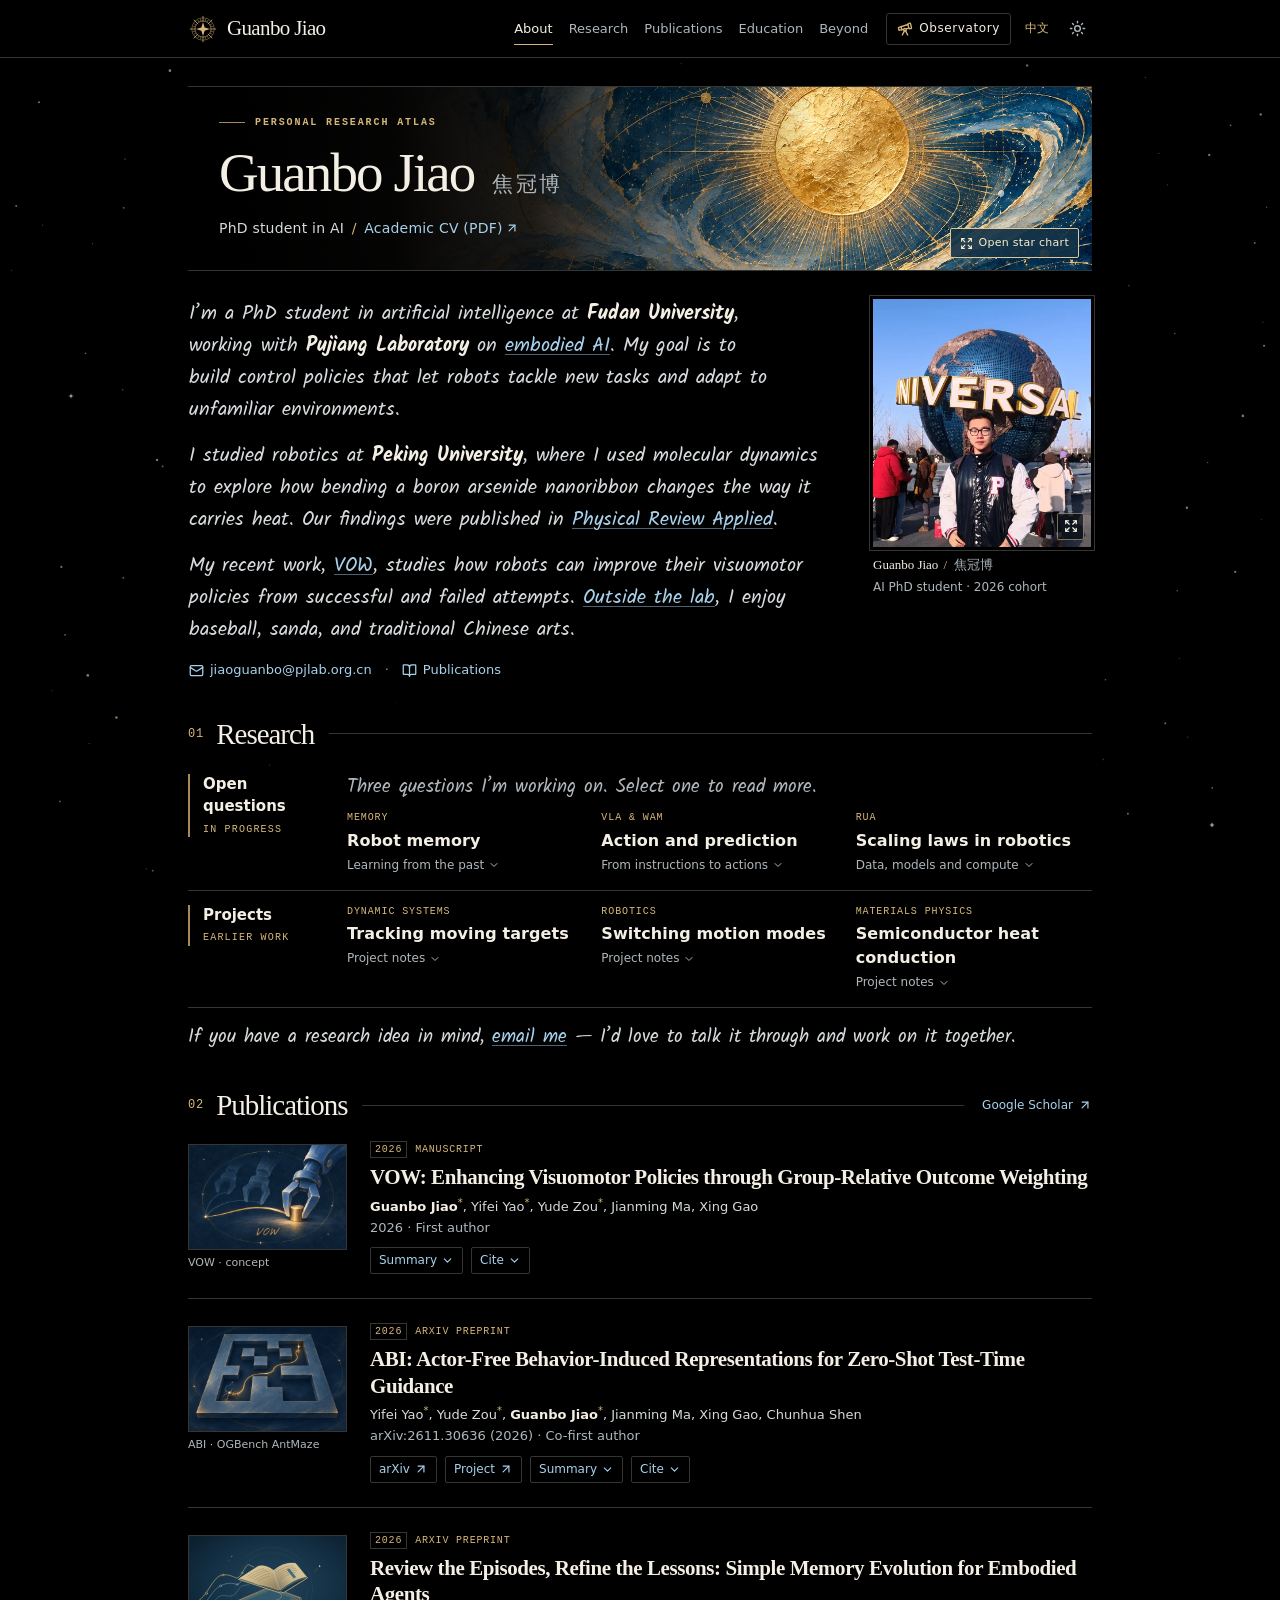
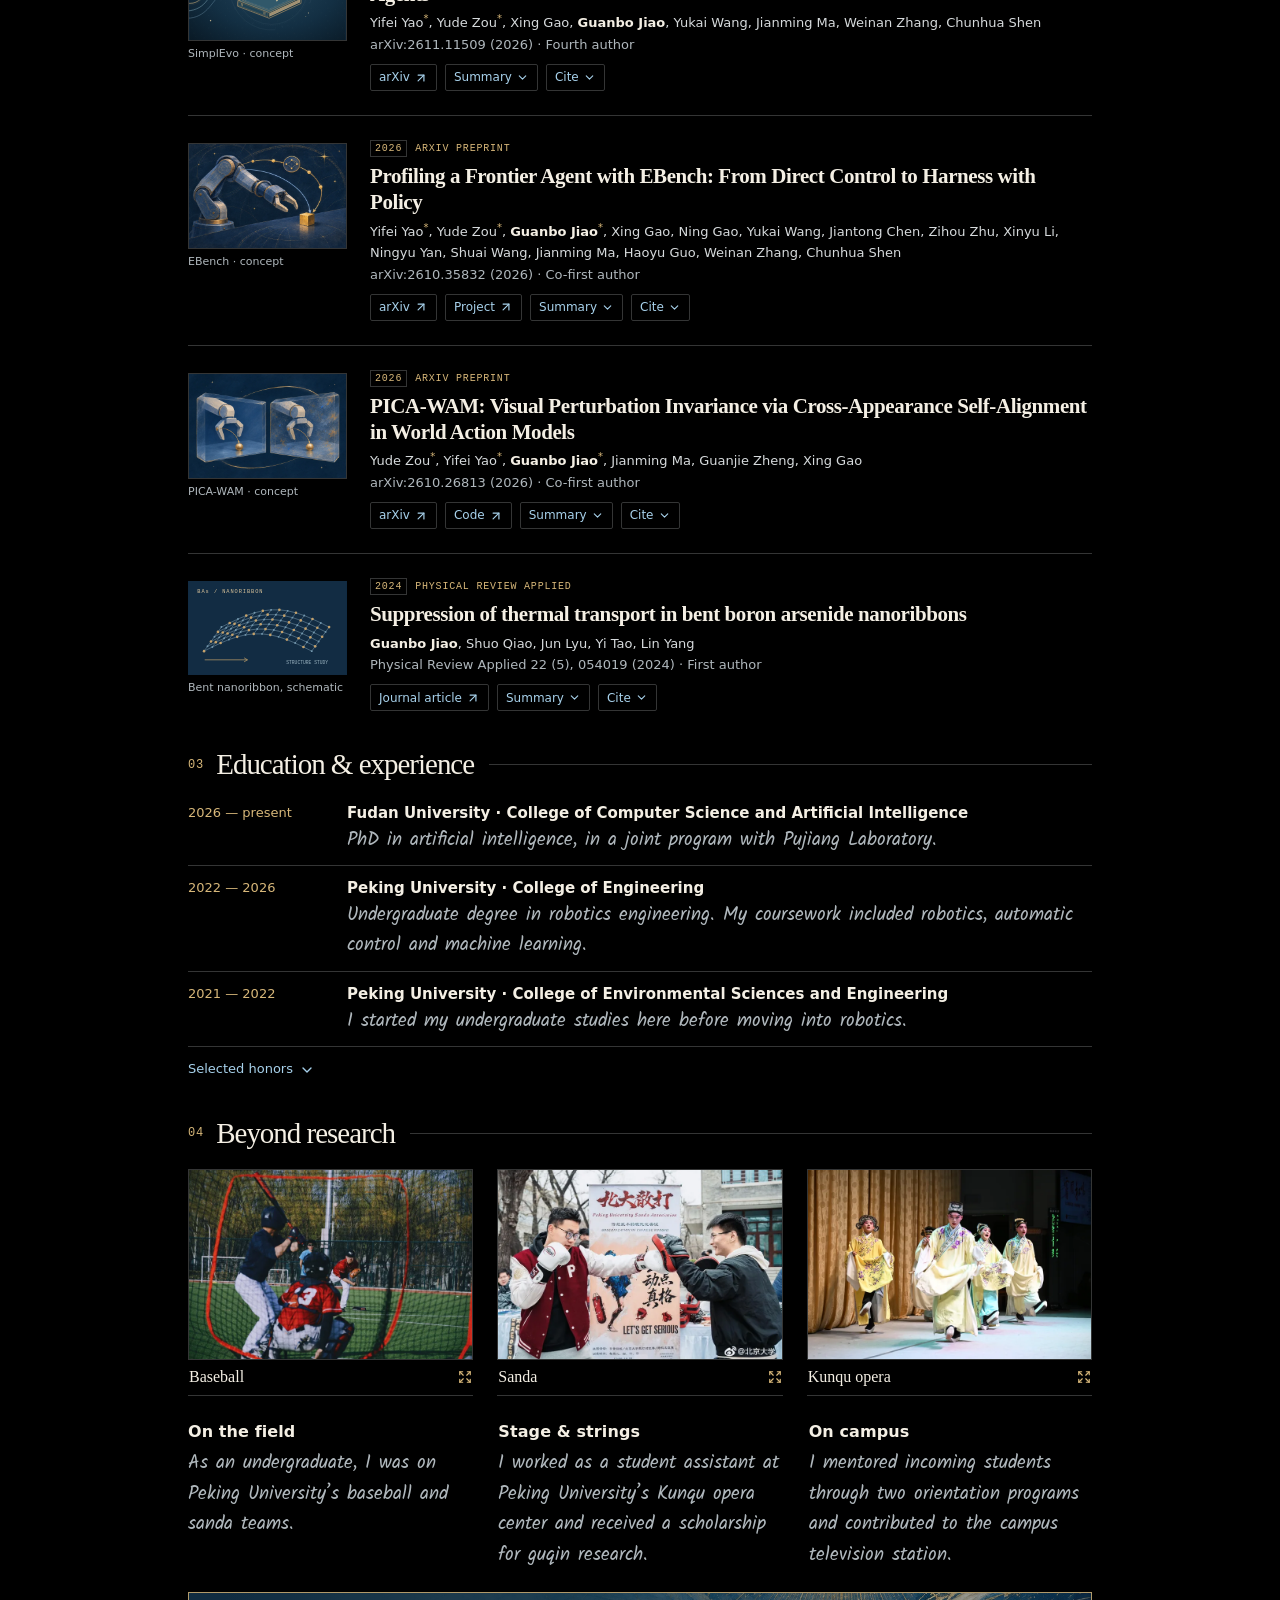
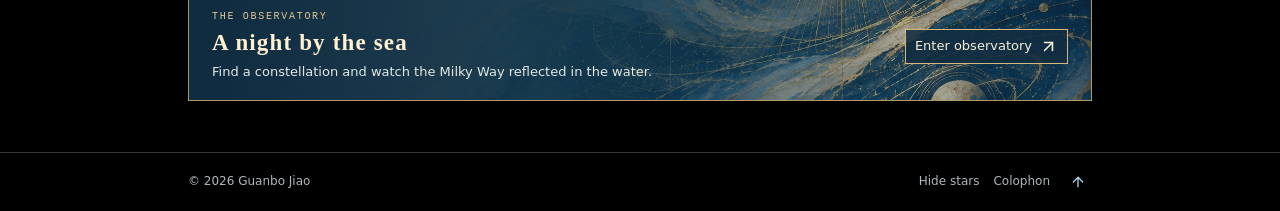
==== commit 4b60148a: "Use the selected OGBench AntMaze illustration for ABI" ====
--- a/index.html
+++ b/index.html
@@ -1 +1 @@
-<!DOCTYPE html><!--RcF57tqpQuyIwUq3kd8e5--><html lang="en" data-ink="night"><head><meta charSet="utf-8"/><meta name="viewport" content="width=device-width, initial-scale=1"/><link rel="preload" as="image" href="/art/guanbo-universal.webp" fetchPriority="high"/><link rel="stylesheet" href="/_next/static/css/8b42e8d637d99156.css" data-precedence="next"/><link rel="preload" as="script" fetchPriority="low" href="/_next/static/chunks/webpack-86388abb545c7db6.js"/><script src="/_next/static/chunks/4bd1b696-c023c6e3521b1417.js" async=""></script><script src="/_next/static/chunks/255-f7c4c205ddd80098.js" async=""></script><script src="/_next/static/chunks/main-app-b67554f29a6a5acc.js" async=""></script><script src="/_next/static/chunks/app/page-24a8859774615bea.js" async=""></script><meta name="theme-color" content="#000000"/><meta name="color-scheme" content="dark light"/><title>Guanbo Jiao 焦冠博</title><meta name="description" content="Academic homepage of Guanbo Jiao (焦冠博), a PhD student at Fudan University working with Pujiang Laboratory on embodied AI and general-purpose robot control. 焦冠博的个人学术主页。"/><link rel="canonical" href="https://bob-jiao.github.io/"/><meta property="og:title" content="Guanbo Jiao 焦冠博"/><meta property="og:description" content="Academic homepage of Guanbo Jiao (焦冠博), a PhD student at Fudan University working with Pujiang Laboratory on embodied AI and general-purpose robot control. 焦冠博的个人学术主页。"/><meta property="og:url" content="https://bob-jiao.github.io/"/><meta property="og:site_name" content="Guanbo Jiao 焦冠博"/><meta property="og:type" content="website"/><meta name="twitter:card" content="summary"/><meta name="twitter:title" content="Guanbo Jiao 焦冠博"/><meta name="twitter:description" content="Academic homepage of Guanbo Jiao (焦冠博), a PhD student at Fudan University working with Pujiang Laboratory on embodied AI and general-purpose robot control. 焦冠博的个人学术主页。"/><link rel="icon" href="/icon.svg?b6e4f2766a1cac37" type="image/svg+xml" sizes="any"/><script src="/_next/static/chunks/polyfills-42372ed130431b0a.js" noModule=""></script></head><body><div hidden=""><!--$--><!--/$--></div><script type="application/ld+json">{"@context":"https://schema.org","@graph":[{"@type":"WebSite","@id":"https://bob-jiao.github.io/#website","url":"https://bob-jiao.github.io/","name":"Guanbo Jiao 焦冠博","alternateName":["焦冠博","Guanbo Jiao"],"author":{"@id":"https://bob-jiao.github.io/#person"}},{"@type":"Person","@id":"https://bob-jiao.github.io/#person","url":"https://bob-jiao.github.io/","name":"Guanbo Jiao","alternateName":"焦冠博","sameAs":["https://github.com/Bob-Jiao","https://scholar.google.com/citations?user=o9DMpawAAAAJ"]}]}</script><div class="academic-site" lang="en"><canvas class="quiet-starfield" aria-hidden="true"></canvas><a href="#about" class="skip-main">Skip to biography</a><header class="academic-nav"><div class="nav-in"><a href="#about" class="wordmark" aria-label="Guanbo Jiao home"><svg width="30" height="30" viewBox="0 0 48 48" aria-hidden="true" class="sun-seal"><g fill="none" stroke="currentColor"><circle cx="24" cy="24" r="18" stroke-width=".65"></circle><circle cx="24" cy="24" r="13" stroke-width=".7"></circle><path d="M24 3v10" stroke-width="1.15" transform="rotate(0 24 24)"></path><path d="M24 7v5" stroke-width="0.65" transform="rotate(15 24 24)"></path><path d="M24 7v5" stroke-width="0.65" transform="rotate(30 24 24)"></path><path d="M24 3v10" stroke-width="1.15" transform="rotate(45 24 24)"></path><path d="M24 7v5" stroke-width="0.65" transform="rotate(60 24 24)"></path><path d="M24 7v5" stroke-width="0.65" transform="rotate(75 24 24)"></path><path d="M24 3v10" stroke-width="1.15" transform="rotate(90 24 24)"></path><path d="M24 7v5" stroke-width="0.65" transform="rotate(105 24 24)"></path><path d="M24 7v5" stroke-width="0.65" transform="rotate(120 24 24)"></path><path d="M24 3v10" stroke-width="1.15" transform="rotate(135 24 24)"></path><path d="M24 7v5" stroke-width="0.65" transform="rotate(150 24 24)"></path><path d="M24 7v5" stroke-width="0.65" transform="rotate(165 24 24)"></path><path d="M24 3v10" stroke-width="1.15" transform="rotate(180 24 24)"></path><path d="M24 7v5" stroke-width="0.65" transform="rotate(195 24 24)"></path><path d="M24 7v5" stroke-width="0.65" transform="rotate(210 24 24)"></path><path d="M24 3v10" stroke-width="1.15" transform="rotate(225 24 24)"></path><path d="M24 7v5" stroke-width="0.65" transform="rotate(240 24 24)"></path><path d="M24 7v5" stroke-width="0.65" transform="rotate(255 24 24)"></path><path d="M24 3v10" stroke-width="1.15" transform="rotate(270 24 24)"></path><path d="M24 7v5" stroke-width="0.65" transform="rotate(285 24 24)"></path><path d="M24 7v5" stroke-width="0.65" transform="rotate(300 24 24)"></path><path d="M24 3v10" stroke-width="1.15" transform="rotate(315 24 24)"></path><path d="M24 7v5" stroke-width="0.65" transform="rotate(330 24 24)"></path><path d="M24 7v5" stroke-width="0.65" transform="rotate(345 24 24)"></path><path d="m24 13 2.6 8.4L35 24l-8.4 2.6L24 35l-2.6-8.4L13 24l8.4-2.6Z" fill="currentColor" stroke="none"></path></g></svg><span>Guanbo Jiao</span></a><nav aria-label="Main navigation" class="desktop-links"><a href="#about" aria-current="location">About</a><a href="#research">Research</a><a href="#publications">Publications</a><a href="#experience">Education</a><a href="#beyond">Beyond</a></nav><div class="nav-tools"><button type="button" class="nav-observe"><svg xmlns="http://www.w3.org/2000/svg" width="16" height="16" viewBox="0 0 24 24" fill="none" stroke="currentColor" stroke-width="2" stroke-linecap="round" stroke-linejoin="round" class="lucide lucide-telescope" aria-hidden="true"><path d="m10.065 12.493-6.18 1.318a.934.934 0 0 1-1.108-.702l-.537-2.15a1.07 1.07 0 0 1 .691-1.265l13.504-4.44"></path><path d="m13.56 11.747 4.332-.924"></path><path d="m16 21-3.105-6.21"></path><path d="M16.485 5.94a2 2 0 0 1 1.455-2.425l1.09-.272a1 1 0 0 1 1.212.727l1.515 6.06a1 1 0 0 1-.727 1.213l-1.09.272a2 2 0 0 1-2.425-1.455z"></path><path d="m6.158 8.633 1.114 4.456"></path><path d="m8 21 3.105-6.21"></path><circle cx="12" cy="13" r="2"></circle></svg>Observatory</button><button type="button" class="language-toggle" lang="zh-CN" aria-label="切换到中文">中文</button><button type="button" class="theme-toggle" aria-label="Switch to day mode" title="Day mode"><svg xmlns="http://www.w3.org/2000/svg" width="17" height="17" viewBox="0 0 24 24" fill="none" stroke="currentColor" stroke-width="2" stroke-linecap="round" stroke-linejoin="round" class="lucide lucide-sun" aria-hidden="true"><circle cx="12" cy="12" r="4"></circle><path d="M12 2v2"></path><path d="M12 20v2"></path><path d="m4.93 4.93 1.41 1.41"></path><path d="m17.66 17.66 1.41 1.41"></path><path d="M2 12h2"></path><path d="M20 12h2"></path><path d="m6.34 17.66-1.41 1.41"></path><path d="m19.07 4.93-1.41 1.41"></path></svg></button><button type="button" class="mobile-menu" aria-controls="nav-small" aria-expanded="false" aria-label="Open menu"><svg xmlns="http://www.w3.org/2000/svg" width="19" height="19" viewBox="0 0 24 24" fill="none" stroke="currentColor" stroke-width="2" stroke-linecap="round" stroke-linejoin="round" class="lucide lucide-menu" aria-hidden="true"><path d="M4 5h16"></path><path d="M4 12h16"></path><path d="M4 19h16"></path></svg></button></div></div><div class="read-progress"></div></header><main class="academic-main"><section id="about" tabindex="-1" aria-labelledby="person-name"><div class="profile-mast"><div class="mast-art" aria-hidden="true" style="background-image:url(/art/celestial-atlas.webp)"></div><div class="mast-copy"><p class="plate-label"><span></span> PERSONAL RESEARCH ATLAS</p><h1 id="person-name"><span>Guanbo Jiao</span> <i lang="zh-CN">焦冠博</i></h1><p class="mast-role">PhD student in AI<span> / </span><a href="/cv/guanbo-jiao-cv.pdf" type="application/pdf" target="_blank" rel="noopener noreferrer">Academic CV (PDF)<svg xmlns="http://www.w3.org/2000/svg" width="14" height="14" viewBox="0 0 24 24" fill="none" stroke="currentColor" stroke-width="2" stroke-linecap="round" stroke-linejoin="round" class="lucide lucide-arrow-up-right" aria-hidden="true"><path d="M7 7h10v10"></path><path d="M7 17 17 7"></path></svg></a></p></div><button type="button" class="plate-expand"><svg xmlns="http://www.w3.org/2000/svg" width="13" height="13" viewBox="0 0 24 24" fill="none" stroke="currentColor" stroke-width="2" stroke-linecap="round" stroke-linejoin="round" class="lucide lucide-expand" aria-hidden="true"><path d="m15 15 6 6"></path><path d="m15 9 6-6"></path><path d="M21 16v5h-5"></path><path d="M21 8V3h-5"></path><path d="M3 16v5h5"></path><path d="m3 21 6-6"></path><path d="M3 8V3h5"></path><path d="M9 9 3 3"></path></svg> <!-- -->Open star chart</button></div><div class="bio-grid"><aside class="profile-aside"><figure class="portrait"><button type="button" class="portrait-open" aria-haspopup="dialog" aria-label="View the full photograph"><img src="/art/guanbo-universal.webp" width="1800" height="1015" fetchPriority="high" alt="Guanbo standing in front of the Universal globe on a sunny day"/><span class="portrait-zoom" aria-hidden="true"><svg xmlns="http://www.w3.org/2000/svg" width="14" height="14" viewBox="0 0 24 24" fill="none" stroke="currentColor" stroke-width="2" stroke-linecap="round" stroke-linejoin="round" class="lucide lucide-expand" aria-hidden="true"><path d="m15 15 6 6"></path><path d="m15 9 6-6"></path><path d="M21 16v5h-5"></path><path d="M21 8V3h-5"></path><path d="M3 16v5h5"></path><path d="m3 21 6-6"></path><path d="M3 8V3h5"></path><path d="M9 9 3 3"></path></svg></span></button></figure><p>Guanbo Jiao<!-- --> <span>/</span> <span lang="zh-CN" class="photo-signature">焦冠博</span></p><small>AI PhD student · 2026 cohort</small><dialog class="photo-dialog" aria-label="Full photograph of Guanbo"><figure><img src="/art/guanbo-universal.webp" width="1800" height="1015" loading="lazy" alt="Guanbo standing in front of the Universal globe on a sunny day"/><figcaption><span>At the Universal globe</span><button type="button" aria-label="Close photograph"><svg xmlns="http://www.w3.org/2000/svg" width="17" height="17" viewBox="0 0 24 24" fill="none" stroke="currentColor" stroke-width="2" stroke-linecap="round" stroke-linejoin="round" class="lucide lucide-x" aria-hidden="true"><path d="M18 6 6 18"></path><path d="m6 6 12 12"></path></svg>Close</button></figcaption></figure></dialog></aside><div class="bio-prose"><p>I’m a PhD student in artificial intelligence at<!-- --> <strong>Fudan University</strong>, working with<!-- --> <strong>Pujiang Laboratory</strong> on<!-- --> <a href="#research">embodied AI</a>. My goal is to build control policies that let robots tackle new tasks and adapt to unfamiliar environments.</p><p>I studied robotics at <strong>Peking University</strong>, where I used molecular dynamics to explore how bending a boron arsenide nanoribbon changes the way it carries heat. Our findings were published in<!-- --> <a href="#boron-arsenide-title"><i>Physical Review Applied</i></a>.</p><p>My recent work, <a href="#publications">VOW</a>, studies how robots can improve their visuomotor policies from successful and failed attempts. <a href="#beyond">Outside the lab</a>, I enjoy baseball, sanda, and traditional Chinese arts.</p><div class="bio-links"><a href="mailto:jiaoguanbo@pjlab.org.cn"><svg xmlns="http://www.w3.org/2000/svg" width="15" height="15" viewBox="0 0 24 24" fill="none" stroke="currentColor" stroke-width="2" stroke-linecap="round" stroke-linejoin="round" class="lucide lucide-mail" aria-hidden="true"><path d="m22 7-8.991 5.727a2 2 0 0 1-2.009 0L2 7"></path><rect x="2" y="4" width="20" height="16" rx="2"></rect></svg>jiaoguanbo@pjlab.org.cn</a><span>·</span><a href="#publications"><svg xmlns="http://www.w3.org/2000/svg" width="15" height="15" viewBox="0 0 24 24" fill="none" stroke="currentColor" stroke-width="2" stroke-linecap="round" stroke-linejoin="round" class="lucide lucide-book-open" aria-hidden="true"><path d="M12 7v14"></path><path d="M3 18a1 1 0 0 1-1-1V4a1 1 0 0 1 1-1h5a4 4 0 0 1 4 4 4 4 0 0 1 4-4h5a1 1 0 0 1 1 1v13a1 1 0 0 1-1 1h-6a3 3 0 0 0-3 3 3 3 0 0 0-3-3z"></path></svg>Publications</a></div></div></div></section><section id="research" class="academic-section" tabindex="-1" aria-label="Research"><div class="chapter-title"><span class="chapter-no">01</span><h2>Research</h2><span class="chapter-rule"></span></div><div class="ledger-row"><div class="ledger-label">Open questions<small>IN PROGRESS</small></div><div class="ledger-body"><p>Three questions I’m working on. Select one to read more.</p><div class="research-columns"><button type="button" class="text-choice " aria-expanded="false" aria-controls="research-detail"><span class="micro">MEMORY</span><strong>Robot memory</strong><span class="choice-desc">Learning from the past<!-- --> <svg xmlns="http://www.w3.org/2000/svg" width="12" height="12" viewBox="0 0 24 24" fill="none" stroke="currentColor" stroke-width="2" stroke-linecap="round" stroke-linejoin="round" class="lucide lucide-chevron-down" aria-hidden="true"><path d="m6 9 6 6 6-6"></path></svg></span></button><button type="button" class="text-choice " aria-expanded="false" aria-controls="research-detail"><span class="micro">VLA &amp; WAM</span><strong>Action and prediction</strong><span class="choice-desc">From instructions to actions<!-- --> <svg xmlns="http://www.w3.org/2000/svg" width="12" height="12" viewBox="0 0 24 24" fill="none" stroke="currentColor" stroke-width="2" stroke-linecap="round" stroke-linejoin="round" class="lucide lucide-chevron-down" aria-hidden="true"><path d="m6 9 6 6 6-6"></path></svg></span></button><button type="button" class="text-choice " aria-expanded="false" aria-controls="research-detail"><span class="micro">RUA</span><strong>Scaling laws in robotics</strong><span class="choice-desc">Data, models and compute<!-- --> <svg xmlns="http://www.w3.org/2000/svg" width="12" height="12" viewBox="0 0 24 24" fill="none" stroke="currentColor" stroke-width="2" stroke-linecap="round" stroke-linejoin="round" class="lucide lucide-chevron-down" aria-hidden="true"><path d="m6 9 6 6 6-6"></path></svg></span></button></div></div></div><div class="ledger-row" id="projects"><div class="ledger-label">Projects<small>EARLIER WORK</small></div><div class="ledger-body"><div class="research-columns"><button type="button" class="text-choice " aria-expanded="false" aria-controls="method-detail"><span class="micro">DYNAMIC SYSTEMS</span><strong>Tracking moving targets</strong><span class="choice-desc">Project notes<!-- --> <svg xmlns="http://www.w3.org/2000/svg" width="12" height="12" viewBox="0 0 24 24" fill="none" stroke="currentColor" stroke-width="2" stroke-linecap="round" stroke-linejoin="round" class="lucide lucide-chevron-down" aria-hidden="true"><path d="m6 9 6 6 6-6"></path></svg></span></button><button type="button" class="text-choice " aria-expanded="false" aria-controls="method-detail"><span class="micro">ROBOTICS</span><strong>Switching motion modes</strong><span class="choice-desc">Project notes<!-- --> <svg xmlns="http://www.w3.org/2000/svg" width="12" height="12" viewBox="0 0 24 24" fill="none" stroke="currentColor" stroke-width="2" stroke-linecap="round" stroke-linejoin="round" class="lucide lucide-chevron-down" aria-hidden="true"><path d="m6 9 6 6 6-6"></path></svg></span></button><button type="button" class="text-choice " aria-expanded="false" aria-controls="method-detail"><span class="micro">MATERIALS PHYSICS</span><strong>Semiconductor heat conduction</strong><span class="choice-desc">Project notes<!-- --> <svg xmlns="http://www.w3.org/2000/svg" width="12" height="12" viewBox="0 0 24 24" fill="none" stroke="currentColor" stroke-width="2" stroke-linecap="round" stroke-linejoin="round" class="lucide lucide-chevron-down" aria-hidden="true"><path d="m6 9 6 6 6-6"></path></svg></span></button></div></div></div><p class="research-invitation">If you have a research idea in mind, <a href="mailto:jiaoguanbo@pjlab.org.cn">email me</a> — I’d love to talk it through and work on it together.</p></section><section id="publications" class="academic-section" tabindex="-1" aria-label="Publications"><div class="publications-intro"><div class="publications-heading"><div class="chapter-title"><span class="chapter-no">02</span><h2>Publications</h2><span class="chapter-rule"></span></div><a class="scholar-link" href="https://scholar.google.com/citations?user=o9DMpawAAAAJ&amp;hl=en" target="_blank" rel="noopener noreferrer">Google Scholar <svg xmlns="http://www.w3.org/2000/svg" width="14" height="14" viewBox="0 0 24 24" fill="none" stroke="currentColor" stroke-width="2" stroke-linecap="round" stroke-linejoin="round" class="lucide lucide-arrow-up-right" aria-hidden="true"><path d="M7 7h10v10"></path><path d="M7 17 17 7"></path></svg></a></div></div><article class="publication" aria-labelledby="vow-title"><figure class="pub-figure pub-illustration"><img src="/art/vow-concept.webp" alt="Blue and gold concept illustration of several nearby robot grasping attempts, with a successful action highlighted in gold." width="960" height="640" loading="lazy" decoding="async"/><figcaption>VOW<!-- --> · <!-- -->concept</figcaption></figure><div class="pub-body"><div class="pub-meta"><span>2026</span><b>MANUSCRIPT</b></div><h3 id="vow-title">VOW: Enhancing Visuomotor Policies through Group-Relative Outcome Weighting</h3><p class="authors"><strong>Guanbo Jiao</strong><sup>*</sup>, <!-- -->Yifei Yao<sup>*</sup>, <!-- -->Yude Zou<sup>*</sup>, <!-- -->Jianming Ma<!-- -->, <!-- -->Xing Gao</p><p class="journal">2026<!-- --> <span>·<!-- --> <!-- -->First author</span></p><div class="publication-actions"><button type="button" class="paper-action" aria-expanded="false" aria-controls="vow-summary">Summary<!-- --> <svg xmlns="http://www.w3.org/2000/svg" width="13" height="13" viewBox="0 0 24 24" fill="none" stroke="currentColor" stroke-width="2" stroke-linecap="round" stroke-linejoin="round" class="lucide lucide-chevron-down" aria-hidden="true"><path d="m6 9 6 6 6-6"></path></svg></button><button type="button" class="paper-action" aria-expanded="false" aria-controls="vow-citation">Cite<!-- --> <svg xmlns="http://www.w3.org/2000/svg" width="13" height="13" viewBox="0 0 24 24" fill="none" stroke="currentColor" stroke-width="2" stroke-linecap="round" stroke-linejoin="round" class="lucide lucide-chevron-down" aria-hidden="true"><path d="m6 9 6 6 6-6"></path></svg></button></div></div></article><article class="publication" aria-labelledby="abi-title"><figure class="pub-figure pub-illustration"><img src="/art/abi-cube.webp" alt="Simulated tabletop manipulation in the ABI cube demo." width="960" height="640" loading="lazy" decoding="async"/><figcaption>ABI<!-- --> · <!-- -->Cube demo</figcaption></figure><div class="pub-body"><div class="pub-meta"><span>2026</span><b>ARXIV PREPRINT</b></div><h3 id="abi-title"><a href="https://arxiv.org/abs/2611.30636" target="_blank" rel="noopener noreferrer">ABI: Actor-Free Behavior-Induced Representations for Zero-Shot Test-Time Guidance</a></h3><p class="authors">Yifei Yao<sup>*</sup>, <!-- -->Yude Zou<sup>*</sup>, <strong>Guanbo Jiao</strong><sup>*</sup>, <!-- -->Jianming Ma<!-- -->, <!-- -->Xing Gao<!-- -->, <!-- -->Chunhua Shen</p><p class="journal">arXiv:2611.30636 (2026)<!-- --> <span>·<!-- --> <!-- -->Co-first author</span></p><div class="publication-actions"><a class="paper-action" href="https://arxiv.org/abs/2611.30636" target="_blank" rel="noopener noreferrer">arXiv<!-- --> <svg xmlns="http://www.w3.org/2000/svg" width="14" height="14" viewBox="0 0 24 24" fill="none" stroke="currentColor" stroke-width="2" stroke-linecap="round" stroke-linejoin="round" class="lucide lucide-arrow-up-right" aria-hidden="true"><path d="M7 7h10v10"></path><path d="M7 17 17 7"></path></svg></a><a class="paper-action" href="https://securitycfs.github.io/ABI-demo/" target="_blank" rel="noopener noreferrer">Project<!-- --> <svg xmlns="http://www.w3.org/2000/svg" width="14" height="14" viewBox="0 0 24 24" fill="none" stroke="currentColor" stroke-width="2" stroke-linecap="round" stroke-linejoin="round" class="lucide lucide-arrow-up-right" aria-hidden="true"><path d="M7 7h10v10"></path><path d="M7 17 17 7"></path></svg></a><button type="button" class="paper-action" aria-expanded="false" aria-controls="abi-summary">Summary<!-- --> <svg xmlns="http://www.w3.org/2000/svg" width="13" height="13" viewBox="0 0 24 24" fill="none" stroke="currentColor" stroke-width="2" stroke-linecap="round" stroke-linejoin="round" class="lucide lucide-chevron-down" aria-hidden="true"><path d="m6 9 6 6 6-6"></path></svg></button><button type="button" class="paper-action" aria-expanded="false" aria-controls="abi-citation">Cite<!-- --> <svg xmlns="http://www.w3.org/2000/svg" width="13" height="13" viewBox="0 0 24 24" fill="none" stroke="currentColor" stroke-width="2" stroke-linecap="round" stroke-linejoin="round" class="lucide lucide-chevron-down" aria-hidden="true"><path d="m6 9 6 6 6-6"></path></svg></button></div></div></article><article class="publication" aria-labelledby="simplevo-title"><figure class="pub-figure pub-illustration"><img src="/art/simplevo-concept.svg" alt="Episode traces converge on two books representing task and working memory." width="960" height="640" loading="lazy" decoding="async"/><figcaption>SimplEvo<!-- --> · <!-- -->concept</figcaption></figure><div class="pub-body"><div class="pub-meta"><span>2026</span><b>ARXIV PREPRINT</b></div><h3 id="simplevo-title"><a href="https://arxiv.org/abs/2611.11509" target="_blank" rel="noopener noreferrer">Review the Episodes, Refine the Lessons: Simple Memory Evolution for Embodied Agents</a></h3><p class="authors">Yifei Yao<sup>*</sup>, <!-- -->Yude Zou<sup>*</sup>, <!-- -->Xing Gao<!-- -->, <strong>Guanbo Jiao</strong>, <!-- -->Yukai Wang<!-- -->, <!-- -->Jianming Ma<!-- -->, <!-- -->Weinan Zhang<!-- -->, <!-- -->Chunhua Shen</p><p class="journal">arXiv:2611.11509 (2026)<!-- --> <span>·<!-- --> <!-- -->Fourth author</span></p><div class="publication-actions"><a class="paper-action" href="https://arxiv.org/abs/2611.11509" target="_blank" rel="noopener noreferrer">arXiv<!-- --> <svg xmlns="http://www.w3.org/2000/svg" width="14" height="14" viewBox="0 0 24 24" fill="none" stroke="currentColor" stroke-width="2" stroke-linecap="round" stroke-linejoin="round" class="lucide lucide-arrow-up-right" aria-hidden="true"><path d="M7 7h10v10"></path><path d="M7 17 17 7"></path></svg></a><button type="button" class="paper-action" aria-expanded="false" aria-controls="simplevo-summary">Summary<!-- --> <svg xmlns="http://www.w3.org/2000/svg" width="13" height="13" viewBox="0 0 24 24" fill="none" stroke="currentColor" stroke-width="2" stroke-linecap="round" stroke-linejoin="round" class="lucide lucide-chevron-down" aria-hidden="true"><path d="m6 9 6 6 6-6"></path></svg></button><button type="button" class="paper-action" aria-expanded="false" aria-controls="simplevo-citation">Cite<!-- --> <svg xmlns="http://www.w3.org/2000/svg" width="13" height="13" viewBox="0 0 24 24" fill="none" stroke="currentColor" stroke-width="2" stroke-linecap="round" stroke-linejoin="round" class="lucide lucide-chevron-down" aria-hidden="true"><path d="m6 9 6 6 6-6"></path></svg></button></div></div></article><article class="publication" aria-labelledby="ebench-title"><figure class="pub-figure pub-illustration"><img src="/art/ebench-concept.webp" alt="Blue and gold concept illustration of a robot arm reaching for a cube, with direct and policy-guided action paths." width="960" height="640" loading="lazy" decoding="async"/><figcaption>EBench<!-- --> · <!-- -->concept</figcaption></figure><div class="pub-body"><div class="pub-meta"><span>2026</span><b>ARXIV PREPRINT</b></div><h3 id="ebench-title"><a href="https://arxiv.org/abs/2610.35832" target="_blank" rel="noopener noreferrer">Profiling a Frontier Agent with EBench: From Direct Control to Harness with Policy</a></h3><p class="authors">Yifei Yao<sup>*</sup>, <!-- -->Yude Zou<sup>*</sup>, <strong>Guanbo Jiao</strong><sup>*</sup>, <!-- -->Xing Gao<!-- -->, <!-- -->Ning Gao<!-- -->, <!-- -->Yukai Wang<!-- -->, <!-- -->Jiantong Chen<!-- -->, <!-- -->Zihou Zhu<!-- -->, <!-- -->Xinyu Li<!-- -->, <!-- -->Ningyu Yan<!-- -->, <!-- -->Shuai Wang<!-- -->, <!-- -->Jianming Ma<!-- -->, <!-- -->Haoyu Guo<!-- -->, <!-- -->Weinan Zhang<!-- -->, <!-- -->Chunhua Shen</p><p class="journal">arXiv:2610.35832 (2026)<!-- --> <span>·<!-- --> <!-- -->Co-first author</span></p><div class="publication-actions"><a class="paper-action" href="https://arxiv.org/abs/2610.35832" target="_blank" rel="noopener noreferrer">arXiv<!-- --> <svg xmlns="http://www.w3.org/2000/svg" width="14" height="14" viewBox="0 0 24 24" fill="none" stroke="currentColor" stroke-width="2" stroke-linecap="round" stroke-linejoin="round" class="lucide lucide-arrow-up-right" aria-hidden="true"><path d="M7 7h10v10"></path><path d="M7 17 17 7"></path></svg></a><a class="paper-action" href="https://internrobotics.github.io/EBench-Astra-Tech-Report/" target="_blank" rel="noopener noreferrer">Project<!-- --> <svg xmlns="http://www.w3.org/2000/svg" width="14" height="14" viewBox="0 0 24 24" fill="none" stroke="currentColor" stroke-width="2" stroke-linecap="round" stroke-linejoin="round" class="lucide lucide-arrow-up-right" aria-hidden="true"><path d="M7 7h10v10"></path><path d="M7 17 17 7"></path></svg></a><button type="button" class="paper-action" aria-expanded="false" aria-controls="ebench-summary">Summary<!-- --> <svg xmlns="http://www.w3.org/2000/svg" width="13" height="13" viewBox="0 0 24 24" fill="none" stroke="currentColor" stroke-width="2" stroke-linecap="round" stroke-linejoin="round" class="lucide lucide-chevron-down" aria-hidden="true"><path d="m6 9 6 6 6-6"></path></svg></button><button type="button" class="paper-action" aria-expanded="false" aria-controls="ebench-citation">Cite<!-- --> <svg xmlns="http://www.w3.org/2000/svg" width="13" height="13" viewBox="0 0 24 24" fill="none" stroke="currentColor" stroke-width="2" stroke-linecap="round" stroke-linejoin="round" class="lucide lucide-chevron-down" aria-hidden="true"><path d="m6 9 6 6 6-6"></path></svg></button></div></div></article><article class="publication" aria-labelledby="pica-wam-title"><figure class="pub-figure pub-illustration"><img src="/art/pica-wam-concept.webp" alt="Blue and gold concept illustration of matching robot actions in two scenes with different visual appearances." width="960" height="640" loading="lazy" decoding="async"/><figcaption>PICA-WAM<!-- --> · <!-- -->concept</figcaption></figure><div class="pub-body"><div class="pub-meta"><span>2026</span><b>ARXIV PREPRINT</b></div><h3 id="pica-wam-title"><a href="https://arxiv.org/abs/2610.26813" target="_blank" rel="noopener noreferrer">PICA-WAM: Visual Perturbation Invariance via Cross-Appearance Self-Alignment in World Action Models</a></h3><p class="authors">Yude Zou<sup>*</sup>, <!-- -->Yifei Yao<sup>*</sup>, <strong>Guanbo Jiao</strong><sup>*</sup>, <!-- -->Jianming Ma<!-- -->, <!-- -->Guanjie Zheng<!-- -->, <!-- -->Xing Gao</p><p class="journal">arXiv:2610.26813 (2026)<!-- --> <span>·<!-- --> <!-- -->Co-first author</span></p><div class="publication-actions"><a class="paper-action" href="https://arxiv.org/abs/2610.26813" target="_blank" rel="noopener noreferrer">arXiv<!-- --> <svg xmlns="http://www.w3.org/2000/svg" width="14" height="14" viewBox="0 0 24 24" fill="none" stroke="currentColor" stroke-width="2" stroke-linecap="round" stroke-linejoin="round" class="lucide lucide-arrow-up-right" aria-hidden="true"><path d="M7 7h10v10"></path><path d="M7 17 17 7"></path></svg></a><a class="paper-action" href="https://github.com/YudeZou/PICA-WAM-release" target="_blank" rel="noopener noreferrer">Code<!-- --> <svg xmlns="http://www.w3.org/2000/svg" width="14" height="14" viewBox="0 0 24 24" fill="none" stroke="currentColor" stroke-width="2" stroke-linecap="round" stroke-linejoin="round" class="lucide lucide-arrow-up-right" aria-hidden="true"><path d="M7 7h10v10"></path><path d="M7 17 17 7"></path></svg></a><button type="button" class="paper-action" aria-expanded="false" aria-controls="pica-wam-summary">Summary<!-- --> <svg xmlns="http://www.w3.org/2000/svg" width="13" height="13" viewBox="0 0 24 24" fill="none" stroke="currentColor" stroke-width="2" stroke-linecap="round" stroke-linejoin="round" class="lucide lucide-chevron-down" aria-hidden="true"><path d="m6 9 6 6 6-6"></path></svg></button><button type="button" class="paper-action" aria-expanded="false" aria-controls="pica-wam-citation">Cite<!-- --> <svg xmlns="http://www.w3.org/2000/svg" width="13" height="13" viewBox="0 0 24 24" fill="none" stroke="currentColor" stroke-width="2" stroke-linecap="round" stroke-linejoin="round" class="lucide lucide-chevron-down" aria-hidden="true"><path d="m6 9 6 6 6-6"></path></svg></button></div></div></article><article class="publication" aria-labelledby="boron-arsenide-title"><figure class="pub-figure"><svg role="img" aria-label="Illustration of a bent boron arsenide nanoribbon" viewBox="0 0 238 140"><rect width="238" height="140" fill="#122c43"></rect><g fill="none" stroke="#7593a6" stroke-width=".8"><line x1="24" y1="105" x2="36.4" y2="98.7777927285235"></line><line x1="24" y1="105" x2="29.2" y2="97.8"></line><line x1="36.4" y1="98.7777927285235" x2="48.8" y2="92.91719752686201"></line><line x1="36.4" y1="98.7777927285235" x2="41.6" y2="91.57779272852349"></line><line x1="48.8" y1="92.91719752686201" x2="61.2" y2="87.75881088573932"></line><line x1="48.8" y1="92.91719752686201" x2="54" y2="85.71719752686201"></line><line x1="61.2" y1="87.75881088573932" x2="73.6" y2="83.60241948676493"></line><line x1="61.2" y1="87.75881088573932" x2="66.4" y2="80.55881088573932"></line><line x1="73.6" y1="83.60241948676493" x2="86" y2="80.68957769017922"></line><line x1="73.6" y1="83.60241948676493" x2="78.8" y2="76.40241948676493"></line><line x1="86" y1="80.68957769017922" x2="98.4" y2="79.1895692734506"></line><line x1="86" y1="80.68957769017922" x2="91.2" y2="73.4895776901792"></line><line x1="98.4" y1="79.1895692734506" x2="110.8" y2="79.1895692734506"></line><line x1="98.4" y1="79.1895692734506" x2="103.60000000000001" y2="71.9895692734506"></line><line x1="110.8" y1="79.1895692734506" x2="123.2" y2="80.68957769017922"></line><line x1="110.8" y1="79.1895692734506" x2="116" y2="71.9895692734506"></line><line x1="123.2" y1="80.68957769017922" x2="135.60000000000002" y2="83.60241948676493"></line><line x1="123.2" y1="80.68957769017922" x2="128.4" y2="73.4895776901792"></line><line x1="135.60000000000002" y1="83.60241948676493" x2="148" y2="87.75881088573932"></line><line x1="135.60000000000002" y1="83.60241948676493" x2="140.8" y2="76.40241948676493"></line><line x1="148" y1="87.75881088573932" x2="160.4" y2="92.91719752686201"></line><line x1="148" y1="87.75881088573932" x2="153.2" y2="80.55881088573932"></line><line x1="160.4" y1="92.91719752686201" x2="172.8" y2="98.7777927285235"></line><line x1="160.4" y1="92.91719752686201" x2="165.6" y2="85.71719752686201"></line><line x1="172.8" y1="98.7777927285235" x2="185.20000000000002" y2="105"></line><line x1="172.8" y1="98.7777927285235" x2="178" y2="91.57779272852349"></line><line x1="185.20000000000002" y1="105" x2="190.4" y2="97.8"></line><line x1="29.2" y1="97.8" x2="41.6" y2="91.57779272852349"></line><line x1="29.2" y1="97.8" x2="34.4" y2="90.6"></line><line x1="41.6" y1="91.57779272852349" x2="54" y2="85.71719752686201"></line><line x1="41.6" y1="91.57779272852349" x2="46.8" y2="84.37779272852349"></line><line x1="54" y1="85.71719752686201" x2="66.4" y2="80.55881088573932"></line><line x1="54" y1="85.71719752686201" x2="59.199999999999996" y2="78.517197526862"></line><line x1="66.4" y1="80.55881088573932" x2="78.8" y2="76.40241948676493"></line><line x1="66.4" y1="80.55881088573932" x2="71.60000000000001" y2="73.35881088573932"></line><line x1="78.8" y1="76.40241948676493" x2="91.2" y2="73.4895776901792"></line><line x1="78.8" y1="76.40241948676493" x2="84" y2="69.20241948676492"></line><line x1="91.2" y1="73.4895776901792" x2="103.60000000000001" y2="71.9895692734506"></line><line x1="91.2" y1="73.4895776901792" x2="96.4" y2="66.28957769017921"></line><line x1="103.60000000000001" y1="71.9895692734506" x2="116" y2="71.9895692734506"></line><line x1="103.60000000000001" y1="71.9895692734506" x2="108.80000000000001" y2="64.7895692734506"></line><line x1="116" y1="71.9895692734506" x2="128.4" y2="73.4895776901792"></line><line x1="116" y1="71.9895692734506" x2="121.2" y2="64.7895692734506"></line><line x1="128.4" y1="73.4895776901792" x2="140.8" y2="76.40241948676493"></line><line x1="128.4" y1="73.4895776901792" x2="133.6" y2="66.28957769017921"></line><line x1="140.8" y1="76.40241948676493" x2="153.2" y2="80.55881088573932"></line><line x1="140.8" y1="76.40241948676493" x2="146.00000000000003" y2="69.20241948676492"></line><line x1="153.2" y1="80.55881088573932" x2="165.6" y2="85.71719752686201"></line><line x1="153.2" y1="80.55881088573932" x2="158.4" y2="73.35881088573932"></line><line x1="165.6" y1="85.71719752686201" x2="178" y2="91.57779272852349"></line><line x1="165.6" y1="85.71719752686201" x2="170.8" y2="78.517197526862"></line><line x1="178" y1="91.57779272852349" x2="190.4" y2="97.8"></line><line x1="178" y1="91.57779272852349" x2="183.20000000000002" y2="84.37779272852349"></line><line x1="190.4" y1="97.8" x2="195.60000000000002" y2="90.6"></line><line x1="34.4" y1="90.6" x2="46.8" y2="84.37779272852349"></line><line x1="34.4" y1="90.6" x2="39.6" y2="83.4"></line><line x1="46.8" y1="84.37779272852349" x2="59.199999999999996" y2="78.517197526862"></line><line x1="46.8" y1="84.37779272852349" x2="52" y2="77.1777927285235"></line><line x1="59.199999999999996" y1="78.517197526862" x2="71.60000000000001" y2="73.35881088573932"></line><line x1="59.199999999999996" y1="78.517197526862" x2="64.4" y2="71.31719752686202"></line><line x1="71.60000000000001" y1="73.35881088573932" x2="84" y2="69.20241948676492"></line><line x1="71.60000000000001" y1="73.35881088573932" x2="76.80000000000001" y2="66.15881088573933"></line><line x1="84" y1="69.20241948676492" x2="96.4" y2="66.28957769017921"></line><line x1="84" y1="69.20241948676492" x2="89.19999999999999" y2="62.002419486764936"></line><line x1="96.4" y1="66.28957769017921" x2="108.80000000000001" y2="64.7895692734506"></line><line x1="96.4" y1="66.28957769017921" x2="101.6" y2="59.08957769017922"></line><line x1="108.80000000000001" y1="64.7895692734506" x2="121.2" y2="64.7895692734506"></line><line x1="108.80000000000001" y1="64.7895692734506" x2="114" y2="57.58956927345061"></line><line x1="121.2" y1="64.7895692734506" x2="133.6" y2="66.28957769017921"></line><line x1="121.2" y1="64.7895692734506" x2="126.4" y2="57.58956927345061"></line><line x1="133.6" y1="66.28957769017921" x2="146.00000000000003" y2="69.20241948676492"></line><line x1="133.6" y1="66.28957769017921" x2="138.8" y2="59.08957769017922"></line><line x1="146.00000000000003" y1="69.20241948676492" x2="158.4" y2="73.35881088573932"></line><line x1="146.00000000000003" y1="69.20241948676492" x2="151.20000000000002" y2="62.002419486764936"></line><line x1="158.4" y1="73.35881088573932" x2="170.8" y2="78.517197526862"></line><line x1="158.4" y1="73.35881088573932" x2="163.6" y2="66.15881088573933"></line><line x1="170.8" y1="78.517197526862" x2="183.20000000000002" y2="84.37779272852349"></line><line x1="170.8" y1="78.517197526862" x2="176" y2="71.31719752686202"></line><line x1="183.20000000000002" y1="84.37779272852349" x2="195.60000000000002" y2="90.6"></line><line x1="183.20000000000002" y1="84.37779272852349" x2="188.4" y2="77.1777927285235"></line><line x1="195.60000000000002" y1="90.6" x2="200.8" y2="83.4"></line><line x1="39.6" y1="83.4" x2="52" y2="77.1777927285235"></line><line x1="39.6" y1="83.4" x2="44.8" y2="76.2"></line><line x1="52" y1="77.1777927285235" x2="64.4" y2="71.31719752686202"></line><line x1="52" y1="77.1777927285235" x2="57.2" y2="69.9777927285235"></line><line x1="64.4" y1="71.31719752686202" x2="76.80000000000001" y2="66.15881088573933"></line><line x1="64.4" y1="71.31719752686202" x2="69.6" y2="64.11719752686201"></line><line x1="76.80000000000001" y1="66.15881088573933" x2="89.19999999999999" y2="62.002419486764936"></line><line x1="76.80000000000001" y1="66.15881088573933" x2="82" y2="58.958810885739325"></line><line x1="89.19999999999999" y1="62.002419486764936" x2="101.6" y2="59.08957769017922"></line><line x1="89.19999999999999" y1="62.002419486764936" x2="94.39999999999999" y2="54.80241948676493"></line><line x1="101.6" y1="59.08957769017922" x2="114" y2="57.58956927345061"></line><line x1="101.6" y1="59.08957769017922" x2="106.8" y2="51.889577690179216"></line><line x1="114" y1="57.58956927345061" x2="126.4" y2="57.58956927345061"></line><line x1="114" y1="57.58956927345061" x2="119.2" y2="50.389569273450604"></line><line x1="126.4" y1="57.58956927345061" x2="138.8" y2="59.08957769017922"></line><line x1="126.4" y1="57.58956927345061" x2="131.6" y2="50.389569273450604"></line><line x1="138.8" y1="59.08957769017922" x2="151.20000000000002" y2="62.002419486764936"></line><line x1="138.8" y1="59.08957769017922" x2="144" y2="51.889577690179216"></line><line x1="151.20000000000002" y1="62.002419486764936" x2="163.6" y2="66.15881088573933"></line><line x1="151.20000000000002" y1="62.002419486764936" x2="156.40000000000003" y2="54.80241948676493"></line><line x1="163.6" y1="66.15881088573933" x2="176" y2="71.31719752686202"></line><line x1="163.6" y1="66.15881088573933" x2="168.8" y2="58.958810885739325"></line><line x1="176" y1="71.31719752686202" x2="188.4" y2="77.1777927285235"></line><line x1="176" y1="71.31719752686202" x2="181.20000000000002" y2="64.11719752686201"></line><line x1="188.4" y1="77.1777927285235" x2="200.8" y2="83.4"></line><line x1="188.4" y1="77.1777927285235" x2="193.60000000000002" y2="69.9777927285235"></line><line x1="200.8" y1="83.4" x2="206.00000000000003" y2="76.2"></line><line x1="44.8" y1="76.2" x2="57.2" y2="69.9777927285235"></line><line x1="44.8" y1="76.2" x2="50" y2="69"></line><line x1="57.2" y1="69.9777927285235" x2="69.6" y2="64.11719752686201"></line><line x1="57.2" y1="69.9777927285235" x2="62.4" y2="62.7777927285235"></line><line x1="69.6" y1="64.11719752686201" x2="82" y2="58.958810885739325"></line><line x1="69.6" y1="64.11719752686201" x2="74.8" y2="56.91719752686202"></line><line x1="82" y1="58.958810885739325" x2="94.39999999999999" y2="54.80241948676493"></line><line x1="82" y1="58.958810885739325" x2="87.2" y2="51.75881088573932"></line><line x1="94.39999999999999" y1="54.80241948676493" x2="106.8" y2="51.889577690179216"></line><line x1="94.39999999999999" y1="54.80241948676493" x2="99.6" y2="47.60241948676493"></line><line x1="106.8" y1="51.889577690179216" x2="119.2" y2="50.389569273450604"></line><line x1="106.8" y1="51.889577690179216" x2="112" y2="44.68957769017921"></line><line x1="119.2" y1="50.389569273450604" x2="131.6" y2="50.389569273450604"></line><line x1="119.2" y1="50.389569273450604" x2="124.4" y2="43.1895692734506"></line><line x1="131.6" y1="50.389569273450604" x2="144" y2="51.889577690179216"></line><line x1="131.6" y1="50.389569273450604" x2="136.8" y2="43.1895692734506"></line><line x1="144" y1="51.889577690179216" x2="156.40000000000003" y2="54.80241948676493"></line><line x1="144" y1="51.889577690179216" x2="149.2" y2="44.68957769017921"></line><line x1="156.40000000000003" y1="54.80241948676493" x2="168.8" y2="58.958810885739325"></line><line x1="156.40000000000003" y1="54.80241948676493" x2="161.60000000000002" y2="47.60241948676493"></line><line x1="168.8" y1="58.958810885739325" x2="181.20000000000002" y2="64.11719752686201"></line><line x1="168.8" y1="58.958810885739325" x2="174" y2="51.75881088573932"></line><line x1="181.20000000000002" y1="64.11719752686201" x2="193.60000000000002" y2="69.9777927285235"></line><line x1="181.20000000000002" y1="64.11719752686201" x2="186.4" y2="56.91719752686201"></line><line x1="193.60000000000002" y1="69.9777927285235" x2="206.00000000000003" y2="76.2"></line><line x1="193.60000000000002" y1="69.9777927285235" x2="198.8" y2="62.7777927285235"></line><line x1="206.00000000000003" y1="76.2" x2="211.20000000000002" y2="69"></line><line x1="50" y1="69" x2="62.4" y2="62.7777927285235"></line><line x1="62.4" y1="62.7777927285235" x2="74.8" y2="56.91719752686202"></line><line x1="74.8" y1="56.91719752686202" x2="87.2" y2="51.75881088573932"></line><line x1="87.2" y1="51.75881088573932" x2="99.6" y2="47.60241948676493"></line><line x1="99.6" y1="47.60241948676493" x2="112" y2="44.68957769017921"></line><line x1="112" y1="44.68957769017921" x2="124.4" y2="43.1895692734506"></line><line x1="124.4" y1="43.1895692734506" x2="136.8" y2="43.1895692734506"></line><line x1="136.8" y1="43.1895692734506" x2="149.2" y2="44.68957769017921"></line><line x1="149.2" y1="44.68957769017921" x2="161.60000000000002" y2="47.60241948676493"></line><line x1="161.60000000000002" y1="47.60241948676493" x2="174" y2="51.75881088573932"></line><line x1="174" y1="51.75881088573932" x2="186.4" y2="56.91719752686201"></line><line x1="186.4" y1="56.91719752686201" x2="198.8" y2="62.7777927285235"></line><line x1="198.8" y1="62.7777927285235" x2="211.20000000000002" y2="69"></line></g><circle cx="24" cy="105" r="1.95" fill="#c4a16b"></circle><circle cx="36.4" cy="98.7777927285235" r="1.45" fill="#7297ae"></circle><circle cx="48.8" cy="92.91719752686201" r="1.95" fill="#c4a16b"></circle><circle cx="61.2" cy="87.75881088573932" r="1.45" fill="#7297ae"></circle><circle cx="73.6" cy="83.60241948676493" r="1.95" fill="#c4a16b"></circle><circle cx="86" cy="80.68957769017922" r="1.45" fill="#7297ae"></circle><circle cx="98.4" cy="79.1895692734506" r="1.95" fill="#c4a16b"></circle><circle cx="110.8" cy="79.1895692734506" r="1.45" fill="#7297ae"></circle><circle cx="123.2" cy="80.68957769017922" r="1.95" fill="#c4a16b"></circle><circle cx="135.60000000000002" cy="83.60241948676493" r="1.45" fill="#7297ae"></circle><circle cx="148" cy="87.75881088573932" r="1.95" fill="#c4a16b"></circle><circle cx="160.4" cy="92.91719752686201" r="1.45" fill="#7297ae"></circle><circle cx="172.8" cy="98.7777927285235" r="1.95" fill="#c4a16b"></circle><circle cx="185.20000000000002" cy="105" r="1.45" fill="#7297ae"></circle><circle cx="29.2" cy="97.8" r="1.45" fill="#7297ae"></circle><circle cx="41.6" cy="91.57779272852349" r="1.95" fill="#c4a16b"></circle><circle cx="54" cy="85.71719752686201" r="1.45" fill="#7297ae"></circle><circle cx="66.4" cy="80.55881088573932" r="1.95" fill="#c4a16b"></circle><circle cx="78.8" cy="76.40241948676493" r="1.45" fill="#7297ae"></circle><circle cx="91.2" cy="73.4895776901792" r="1.95" fill="#c4a16b"></circle><circle cx="103.60000000000001" cy="71.9895692734506" r="1.45" fill="#7297ae"></circle><circle cx="116" cy="71.9895692734506" r="1.95" fill="#c4a16b"></circle><circle cx="128.4" cy="73.4895776901792" r="1.45" fill="#7297ae"></circle><circle cx="140.8" cy="76.40241948676493" r="1.95" fill="#c4a16b"></circle><circle cx="153.2" cy="80.55881088573932" r="1.45" fill="#7297ae"></circle><circle cx="165.6" cy="85.71719752686201" r="1.95" fill="#c4a16b"></circle><circle cx="178" cy="91.57779272852349" r="1.45" fill="#7297ae"></circle><circle cx="190.4" cy="97.8" r="1.95" fill="#c4a16b"></circle><circle cx="34.4" cy="90.6" r="1.95" fill="#c4a16b"></circle><circle cx="46.8" cy="84.37779272852349" r="1.45" fill="#7297ae"></circle><circle cx="59.199999999999996" cy="78.517197526862" r="1.95" fill="#c4a16b"></circle><circle cx="71.60000000000001" cy="73.35881088573932" r="1.45" fill="#7297ae"></circle><circle cx="84" cy="69.20241948676492" r="1.95" fill="#c4a16b"></circle><circle cx="96.4" cy="66.28957769017921" r="1.45" fill="#7297ae"></circle><circle cx="108.80000000000001" cy="64.7895692734506" r="1.95" fill="#c4a16b"></circle><circle cx="121.2" cy="64.7895692734506" r="1.45" fill="#7297ae"></circle><circle cx="133.6" cy="66.28957769017921" r="1.95" fill="#c4a16b"></circle><circle cx="146.00000000000003" cy="69.20241948676492" r="1.45" fill="#7297ae"></circle><circle cx="158.4" cy="73.35881088573932" r="1.95" fill="#c4a16b"></circle><circle cx="170.8" cy="78.517197526862" r="1.45" fill="#7297ae"></circle><circle cx="183.20000000000002" cy="84.37779272852349" r="1.95" fill="#c4a16b"></circle><circle cx="195.60000000000002" cy="90.6" r="1.45" fill="#7297ae"></circle><circle cx="39.6" cy="83.4" r="1.45" fill="#7297ae"></circle><circle cx="52" cy="77.1777927285235" r="1.95" fill="#c4a16b"></circle><circle cx="64.4" cy="71.31719752686202" r="1.45" fill="#7297ae"></circle><circle cx="76.80000000000001" cy="66.15881088573933" r="1.95" fill="#c4a16b"></circle><circle cx="89.19999999999999" cy="62.002419486764936" r="1.45" fill="#7297ae"></circle><circle cx="101.6" cy="59.08957769017922" r="1.95" fill="#c4a16b"></circle><circle cx="114" cy="57.58956927345061" r="1.45" fill="#7297ae"></circle><circle cx="126.4" cy="57.58956927345061" r="1.95" fill="#c4a16b"></circle><circle cx="138.8" cy="59.08957769017922" r="1.45" fill="#7297ae"></circle><circle cx="151.20000000000002" cy="62.002419486764936" r="1.95" fill="#c4a16b"></circle><circle cx="163.6" cy="66.15881088573933" r="1.45" fill="#7297ae"></circle><circle cx="176" cy="71.31719752686202" r="1.95" fill="#c4a16b"></circle><circle cx="188.4" cy="77.1777927285235" r="1.45" fill="#7297ae"></circle><circle cx="200.8" cy="83.4" r="1.95" fill="#c4a16b"></circle><circle cx="44.8" cy="76.2" r="1.95" fill="#c4a16b"></circle><circle cx="57.2" cy="69.9777927285235" r="1.45" fill="#7297ae"></circle><circle cx="69.6" cy="64.11719752686201" r="1.95" fill="#c4a16b"></circle><circle cx="82" cy="58.958810885739325" r="1.45" fill="#7297ae"></circle><circle cx="94.39999999999999" cy="54.80241948676493" r="1.95" fill="#c4a16b"></circle><circle cx="106.8" cy="51.889577690179216" r="1.45" fill="#7297ae"></circle><circle cx="119.2" cy="50.389569273450604" r="1.95" fill="#c4a16b"></circle><circle cx="131.6" cy="50.389569273450604" r="1.45" fill="#7297ae"></circle><circle cx="144" cy="51.889577690179216" r="1.95" fill="#c4a16b"></circle><circle cx="156.40000000000003" cy="54.80241948676493" r="1.45" fill="#7297ae"></circle><circle cx="168.8" cy="58.958810885739325" r="1.95" fill="#c4a16b"></circle><circle cx="181.20000000000002" cy="64.11719752686201" r="1.45" fill="#7297ae"></circle><circle cx="193.60000000000002" cy="69.9777927285235" r="1.95" fill="#c4a16b"></circle><circle cx="206.00000000000003" cy="76.2" r="1.45" fill="#7297ae"></circle><circle cx="50" cy="69" r="1.45" fill="#7297ae"></circle><circle cx="62.4" cy="62.7777927285235" r="1.95" fill="#c4a16b"></circle><circle cx="74.8" cy="56.91719752686202" r="1.45" fill="#7297ae"></circle><circle cx="87.2" cy="51.75881088573932" r="1.95" fill="#c4a16b"></circle><circle cx="99.6" cy="47.60241948676493" r="1.45" fill="#7297ae"></circle><circle cx="112" cy="44.68957769017921" r="1.95" fill="#c4a16b"></circle><circle cx="124.4" cy="43.1895692734506" r="1.45" fill="#7297ae"></circle><circle cx="136.8" cy="43.1895692734506" r="1.95" fill="#c4a16b"></circle><circle cx="149.2" cy="44.68957769017921" r="1.45" fill="#7297ae"></circle><circle cx="161.60000000000002" cy="47.60241948676493" r="1.95" fill="#c4a16b"></circle><circle cx="174" cy="51.75881088573932" r="1.45" fill="#7297ae"></circle><circle cx="186.4" cy="56.91719752686201" r="1.95" fill="#c4a16b"></circle><circle cx="198.8" cy="62.7777927285235" r="1.45" fill="#7297ae"></circle><circle cx="211.20000000000002" cy="69" r="1.95" fill="#c4a16b"></circle><text x="14" y="18" fill="#d9c39a" font-size="8" font-family="monospace" letter-spacing="1.4">BAs / NANORIBBON</text><path d="M25 118h64m-5-3 5 3-5 3" stroke="#c6a46b" fill="none"></path><text x="147" y="125" fill="#9bb4c1" font-size="7" font-family="monospace">STRUCTURE STUDY</text></svg><figcaption>Bent nanoribbon, schematic</figcaption></figure><div class="pub-body"><div class="pub-meta"><span>2024</span><b>PHYSICAL REVIEW APPLIED</b></div><h3 id="boron-arsenide-title"><a href="https://journals.aps.org/prapplied/abstract/10.1103/PhysRevApplied.22.054019" target="_blank" rel="noopener noreferrer">Suppression of thermal transport in bent boron arsenide nanoribbons</a></h3><p class="authors"><strong>Guanbo Jiao</strong>, <!-- -->Shuo Qiao<!-- -->, <!-- -->Jun Lyu<!-- -->, <!-- -->Yi Tao<!-- -->, <!-- -->Lin Yang</p><p class="journal">Physical Review Applied 22 (5), 054019 (2024)<!-- --> <span>·<!-- --> <!-- -->First author</span></p><div class="publication-actions"><a class="paper-action" href="https://journals.aps.org/prapplied/abstract/10.1103/PhysRevApplied.22.054019" target="_blank" rel="noopener noreferrer">Journal article<!-- --> <svg xmlns="http://www.w3.org/2000/svg" width="14" height="14" viewBox="0 0 24 24" fill="none" stroke="currentColor" stroke-width="2" stroke-linecap="round" stroke-linejoin="round" class="lucide lucide-arrow-up-right" aria-hidden="true"><path d="M7 7h10v10"></path><path d="M7 17 17 7"></path></svg></a><button type="button" class="paper-action" aria-expanded="false" aria-controls="boron-arsenide-summary">Summary<!-- --> <svg xmlns="http://www.w3.org/2000/svg" width="13" height="13" viewBox="0 0 24 24" fill="none" stroke="currentColor" stroke-width="2" stroke-linecap="round" stroke-linejoin="round" class="lucide lucide-chevron-down" aria-hidden="true"><path d="m6 9 6 6 6-6"></path></svg></button><button type="button" class="paper-action" aria-expanded="false" aria-controls="boron-arsenide-citation">Cite<!-- --> <svg xmlns="http://www.w3.org/2000/svg" width="13" height="13" viewBox="0 0 24 24" fill="none" stroke="currentColor" stroke-width="2" stroke-linecap="round" stroke-linejoin="round" class="lucide lucide-chevron-down" aria-hidden="true"><path d="m6 9 6 6 6-6"></path></svg></button></div></div></article></section><section id="experience" class="academic-section" tabindex="-1" aria-label="Education and experience"><div class="chapter-title"><span class="chapter-no">03</span><h2>Education &amp; experience</h2><span class="chapter-rule"></span></div><div class="career-list"><div><time>2026 — present</time><p><strong>Fudan University · College of Computer Science and Artificial Intelligence</strong><span>PhD in artificial intelligence, in a joint program with Pujiang Laboratory.</span></p></div><div><time>2022 — 2026</time><p><strong>Peking University · College of Engineering</strong><span>Undergraduate degree in robotics engineering. My coursework included robotics, automatic control and machine learning.</span></p></div><div><time>2021 — 2022</time><p><strong>Peking University · College of Environmental Sciences and Engineering</strong><span>I started my undergraduate studies here before moving into robotics.</span></p></div></div><details class="honor-list"><summary>Selected honors<!-- --> <svg xmlns="http://www.w3.org/2000/svg" width="16" height="16" viewBox="0 0 24 24" fill="none" stroke="currentColor" stroke-width="2" stroke-linecap="round" stroke-linejoin="round" class="lucide lucide-chevron-down" aria-hidden="true"><path d="m6 9 6 6 6-6"></path></svg></summary><ul><li><b>2026</b>Outstanding graduate honors from Beijing and Peking University</li><li><b>2025</b>Peking University Academic Innovation Award and Junyuan Scholarship</li><li><b>2023–2025</b>Peking University Merit Student, 2023–2024 and 2024–2025</li><li><b>2023—2024</b>Third prize in the Challenge Cup and the Huatai Securities Science and Technology Scholarship</li></ul></details></section><section id="beyond" class="academic-section" tabindex="-1" aria-label="Beyond research"><div class="chapter-title"><span class="chapter-no">04</span><h2>Beyond research</h2><span class="chapter-rule"></span></div><div class="field-prints"><button type="button" class="field-print" aria-haspopup="dialog" aria-label="View photo: Baseball"><img src="/art/beyond-baseball-thumb.webp" loading="lazy" decoding="async" alt="" width="720" height="480"/><span>Baseball<!-- --> <svg xmlns="http://www.w3.org/2000/svg" width="14" height="14" viewBox="0 0 24 24" fill="none" stroke="currentColor" stroke-width="2" stroke-linecap="round" stroke-linejoin="round" class="lucide lucide-expand" aria-hidden="true"><path d="m15 15 6 6"></path><path d="m15 9 6-6"></path><path d="M21 16v5h-5"></path><path d="M21 8V3h-5"></path><path d="M3 16v5h5"></path><path d="m3 21 6-6"></path><path d="M3 8V3h5"></path><path d="M9 9 3 3"></path></svg></span></button><button type="button" class="field-print" aria-haspopup="dialog" aria-label="View photo: Sanda"><img src="/art/beyond-sanda-thumb.webp" loading="lazy" decoding="async" alt="" width="720" height="479"/><span>Sanda<!-- --> <svg xmlns="http://www.w3.org/2000/svg" width="14" height="14" viewBox="0 0 24 24" fill="none" stroke="currentColor" stroke-width="2" stroke-linecap="round" stroke-linejoin="round" class="lucide lucide-expand" aria-hidden="true"><path d="m15 15 6 6"></path><path d="m15 9 6-6"></path><path d="M21 16v5h-5"></path><path d="M21 8V3h-5"></path><path d="M3 16v5h5"></path><path d="m3 21 6-6"></path><path d="M3 8V3h5"></path><path d="M9 9 3 3"></path></svg></span></button><button type="button" class="field-print" aria-haspopup="dialog" aria-label="View photo: Kunqu opera"><img src="/art/beyond-kunqu-thumb.webp" loading="lazy" decoding="async" alt="" width="720" height="480"/><span>Kunqu opera<!-- --> <svg xmlns="http://www.w3.org/2000/svg" width="14" height="14" viewBox="0 0 24 24" fill="none" stroke="currentColor" stroke-width="2" stroke-linecap="round" stroke-linejoin="round" class="lucide lucide-expand" aria-hidden="true"><path d="m15 15 6 6"></path><path d="m15 9 6-6"></path><path d="M21 16v5h-5"></path><path d="M21 8V3h-5"></path><path d="M3 16v5h5"></path><path d="m3 21 6-6"></path><path d="M3 8V3h5"></path><path d="M9 9 3 3"></path></svg></span></button></div><dialog class="field-viewer" aria-label="Photo gallery"><div class="field-viewer-inner"><div class="field-viewer-top"><span>Photos</span><button type="button" aria-label="Close"><svg xmlns="http://www.w3.org/2000/svg" width="20" height="20" viewBox="0 0 24 24" fill="none" stroke="currentColor" stroke-width="2" stroke-linecap="round" stroke-linejoin="round" class="lucide lucide-x" aria-hidden="true"><path d="M18 6 6 18"></path><path d="m6 6 12 12"></path></svg></button></div><div class="field-viewer-bar"><strong aria-live="polite"></strong><button type="button" aria-label="Previous photo"><svg xmlns="http://www.w3.org/2000/svg" width="18" height="18" viewBox="0 0 24 24" fill="none" stroke="currentColor" stroke-width="2" stroke-linecap="round" stroke-linejoin="round" class="lucide lucide-arrow-left" aria-hidden="true"><path d="m12 19-7-7 7-7"></path><path d="M19 12H5"></path></svg></button><button type="button" aria-label="Next photo"><svg xmlns="http://www.w3.org/2000/svg" width="18" height="18" viewBox="0 0 24 24" fill="none" stroke="currentColor" stroke-width="2" stroke-linecap="round" stroke-linejoin="round" class="lucide lucide-arrow-right" aria-hidden="true"><path d="M5 12h14"></path><path d="m12 5 7 7-7 7"></path></svg></button></div></div></dialog><div class="beyond-notes"><div><h3>On the field</h3><p>As an undergraduate, I was on Peking University’s baseball and sanda teams.</p></div><div><h3>Stage &amp; strings</h3><p>I worked as a student assistant at Peking University’s Kunqu opera center and received a scholarship for guqin research.</p></div><div><h3>On campus</h3><p>I mentored incoming students through two orientation programs and contributed to the campus television station.</p></div></div><button type="button" class="observatory-strip"><span class="strip-art" aria-hidden="true" style="background-image:url(/art/celestial-atlas.webp)"></span><span><small>THE OBSERVATORY</small><strong>A night by the sea</strong><em>Find a constellation and watch the Milky Way reflected in the water.</em></span><span class="strip-cta">Enter observatory<!-- --> <svg xmlns="http://www.w3.org/2000/svg" width="19" height="19" viewBox="0 0 24 24" fill="none" stroke="currentColor" stroke-width="2" stroke-linecap="round" stroke-linejoin="round" class="lucide lucide-arrow-up-right" aria-hidden="true"><path d="M7 7h10v10"></path><path d="M7 17 17 7"></path></svg></span></button></section></main><footer class="academic-footer"><div><span>© 2026 Guanbo Jiao</span><button type="button">Hide stars</button><button type="button">Colophon</button><a href="#about" aria-label="Back to top"><svg xmlns="http://www.w3.org/2000/svg" width="16" height="16" viewBox="0 0 24 24" fill="none" stroke="currentColor" stroke-width="2" stroke-linecap="round" stroke-linejoin="round" class="lucide lucide-arrow-up" aria-hidden="true"><path d="m5 12 7-7 7 7"></path><path d="M12 19V5"></path></svg></a></div></footer><dialog class="site-note" aria-labelledby="colophon-heading"><button type="button" class="note-close" aria-label="Close colophon"><svg xmlns="http://www.w3.org/2000/svg" width="19" height="19" viewBox="0 0 24 24" fill="none" stroke="currentColor" stroke-width="2" stroke-linecap="round" stroke-linejoin="round" class="lucide lucide-x" aria-hidden="true"><path d="M18 6 6 18"></path><path d="m6 6 12 12"></path></svg></button><p class="plate-label">COLOPHON</p><h2 id="colophon-heading">About this atlas</h2><p>The education, projects and honors come from my August 2026 résumé. The research notes describe questions I’m currently exploring.</p><p>The layout draws on the academic homepage of<!-- --> <a href="https://www.peterholderrieth.com/" target="_blank" rel="noopener noreferrer">Peter E. Holderrieth</a>. The illustrated blue-and-gold chart was made for this atlas. Each marker opens a chapter of the site.</p><p>The observatory adapts<!-- --> <a href="https://github.com/chenbenkong/star-sea-hero" target="_blank" rel="noopener noreferrer">Star Sea Hero</a> under its <a href="/LICENSE-star-sea-hero.txt" download="LICENSE-star-sea-hero.txt">MIT license</a>.</p><p>The handwritten text is set in Kalam by Indian Type Foundry. <a href="/LICENSE-Kalam.txt" download="Kalam-OFL.txt">Font license</a></p></dialog></div><!--$--><!--/$--><script src="/_next/static/chunks/webpack-86388abb545c7db6.js" id="_R_" async=""></script><script>(self.__next_f=self.__next_f||[]).push([0])</script><script>self.__next_f.push([1,"1:\"$Sreact.fragment\"\n2:I[9766,[],\"\"]\n3:I[8924,[],\"\"]\n4:I[4526,[\"974\",\"static/chunks/app/page-24a8859774615bea.js\"],\"default\"]\n5:I[4431,[],\"OutletBoundary\"]\n7:I[5278,[],\"AsyncMetadataOutlet\"]\n9:I[4431,[],\"ViewportBoundary\"]\nb:I[4431,[],\"MetadataBoundary\"]\nc:\"$Sreact.suspense\"\ne:I[7150,[],\"\"]\n:HL[\"/_next/static/css/8b42e8d637d99156.css\",\"style\"]\n"])</script><script>self.__next_f.push([1,"0:{\"P\":null,\"b\":\"RcF57tqpQuyIwUq3kd8e5\",\"p\":\"\",\"c\":[\"\",\"\"],\"i\":false,\"f\":[[[\"\",{\"children\":[\"__PAGE__\",{}]},\"$undefined\",\"$undefined\",true],[\"\",[\"$\",\"$1\",\"c\",{\"children\":[[[\"$\",\"link\",\"0\",{\"rel\":\"stylesheet\",\"href\":\"/_next/static/css/8b42e8d637d99156.css\",\"precedence\":\"next\",\"crossOrigin\":\"$undefined\",\"nonce\":\"$undefined\"}]],[\"$\",\"html\",null,{\"lang\":\"en\",\"data-ink\":\"night\",\"children\":[\"$\",\"body\",null,{\"children\":[\"$\",\"$L2\",null,{\"parallelRouterKey\":\"children\",\"error\":\"$undefined\",\"errorStyles\":\"$undefined\",\"errorScripts\":\"$undefined\",\"template\":[\"$\",\"$L3\",null,{}],\"templateStyles\":\"$undefined\",\"templateScripts\":\"$undefined\",\"notFound\":[[[\"$\",\"title\",null,{\"children\":\"404: This page could not be found.\"}],[\"$\",\"div\",null,{\"style\":{\"fontFamily\":\"system-ui,\\\"Segoe UI\\\",Roboto,Helvetica,Arial,sans-serif,\\\"Apple Color Emoji\\\",\\\"Segoe UI Emoji\\\"\",\"height\":\"100vh\",\"textAlign\":\"center\",\"display\":\"flex\",\"flexDirection\":\"column\",\"alignItems\":\"center\",\"justifyContent\":\"center\"},\"children\":[\"$\",\"div\",null,{\"children\":[[\"$\",\"style\",null,{\"dangerouslySetInnerHTML\":{\"__html\":\"body{color:#000;background:#fff;margin:0}.next-error-h1{border-right:1px solid rgba(0,0,0,.3)}@media (prefers-color-scheme:dark){body{color:#fff;background:#000}.next-error-h1{border-right:1px solid rgba(255,255,255,.3)}}\"}}],[\"$\",\"h1\",null,{\"className\":\"next-error-h1\",\"style\":{\"display\":\"inline-block\",\"margin\":\"0 20px 0 0\",\"padding\":\"0 23px 0 0\",\"fontSize\":24,\"fontWeight\":500,\"verticalAlign\":\"top\",\"lineHeight\":\"49px\"},\"children\":404}],[\"$\",\"div\",null,{\"style\":{\"display\":\"inline-block\"},\"children\":[\"$\",\"h2\",null,{\"style\":{\"fontSize\":14,\"fontWeight\":400,\"lineHeight\":\"49px\",\"margin\":0},\"children\":\"This page could not be found.\"}]}]]}]}]],[]],\"forbidden\":\"$undefined\",\"unauthorized\":\"$undefined\"}]}]}]]}],{\"children\":[\"__PAGE__\",[\"$\",\"$1\",\"c\",{\"children\":[[[\"$\",\"script\",null,{\"type\":\"application/ld+json\",\"dangerouslySetInnerHTML\":{\"__html\":\"{\\\"@context\\\":\\\"https://schema.org\\\",\\\"@graph\\\":[{\\\"@type\\\":\\\"WebSite\\\",\\\"@id\\\":\\\"https://bob-jiao.github.io/#website\\\",\\\"url\\\":\\\"https://bob-jiao.github.io/\\\",\\\"name\\\":\\\"Guanbo Jiao 焦冠博\\\",\\\"alternateName\\\":[\\\"焦冠博\\\",\\\"Guanbo Jiao\\\"],\\\"author\\\":{\\\"@id\\\":\\\"https://bob-jiao.github.io/#person\\\"}},{\\\"@type\\\":\\\"Person\\\",\\\"@id\\\":\\\"https://bob-jiao.github.io/#person\\\",\\\"url\\\":\\\"https://bob-jiao.github.io/\\\",\\\"name\\\":\\\"Guanbo Jiao\\\",\\\"alternateName\\\":\\\"焦冠博\\\",\\\"sameAs\\\":[\\\"https://github.com/Bob-Jiao\\\",\\\"https://scholar.google.com/citations?user=o9DMpawAAAAJ\\\"]}]}\"}}],[\"$\",\"$L4\",null,{}]],null,[\"$\",\"$L5\",null,{\"children\":[\"$L6\",[\"$\",\"$L7\",null,{\"promise\":\"$@8\"}]]}]]}],{},null,false]},null,false],[\"$\",\"$1\",\"h\",{\"children\":[null,[[\"$\",\"$L9\",null,{\"children\":\"$La\"}],null],[\"$\",\"$Lb\",null,{\"children\":[\"$\",\"div\",null,{\"hidden\":true,\"children\":[\"$\",\"$c\",null,{\"fallback\":null,\"children\":\"$Ld\"}]}]}]]}],false]],\"m\":\"$undefined\",\"G\":[\"$e\",[]],\"s\":false,\"S\":true}\n"])</script><script>self.__next_f.push([1,"a:[[\"$\",\"meta\",\"0\",{\"charSet\":\"utf-8\"}],[\"$\",\"meta\",\"1\",{\"name\":\"viewport\",\"content\":\"width=device-width, initial-scale=1\"}],[\"$\",\"meta\",\"2\",{\"name\":\"theme-color\",\"content\":\"#000000\"}],[\"$\",\"meta\",\"3\",{\"name\":\"color-scheme\",\"content\":\"dark light\"}]]\n6:null\n"])</script><script>self.__next_f.push([1,"f:I[622,[],\"IconMark\"]\n"])</script><script>self.__next_f.push([1,"8:{\"metadata\":[[\"$\",\"title\",\"0\",{\"children\":\"Guanbo Jiao 焦冠博\"}],[\"$\",\"meta\",\"1\",{\"name\":\"description\",\"content\":\"Academic homepage of Guanbo Jiao (焦冠博), a PhD student at Fudan University working with Pujiang Laboratory on embodied AI and general-purpose robot control. 焦冠博的个人学术主页。\"}],[\"$\",\"link\",\"2\",{\"rel\":\"canonical\",\"href\":\"https://bob-jiao.github.io/\"}],[\"$\",\"meta\",\"3\",{\"property\":\"og:title\",\"content\":\"Guanbo Jiao 焦冠博\"}],[\"$\",\"meta\",\"4\",{\"property\":\"og:description\",\"content\":\"Academic homepage of Guanbo Jiao (焦冠博), a PhD student at Fudan University working with Pujiang Laboratory on embodied AI and general-purpose robot control. 焦冠博的个人学术主页。\"}],[\"$\",\"meta\",\"5\",{\"property\":\"og:url\",\"content\":\"https://bob-jiao.github.io/\"}],[\"$\",\"meta\",\"6\",{\"property\":\"og:site_name\",\"content\":\"Guanbo Jiao 焦冠博\"}],[\"$\",\"meta\",\"7\",{\"property\":\"og:type\",\"content\":\"website\"}],[\"$\",\"meta\",\"8\",{\"name\":\"twitter:card\",\"content\":\"summary\"}],[\"$\",\"meta\",\"9\",{\"name\":\"twitter:title\",\"content\":\"Guanbo Jiao 焦冠博\"}],[\"$\",\"meta\",\"10\",{\"name\":\"twitter:description\",\"content\":\"Academic homepage of Guanbo Jiao (焦冠博), a PhD student at Fudan University working with Pujiang Laboratory on embodied AI and general-purpose robot control. 焦冠博的个人学术主页。\"}],[\"$\",\"link\",\"11\",{\"rel\":\"icon\",\"href\":\"/icon.svg?b6e4f2766a1cac37\",\"type\":\"image/svg+xml\",\"sizes\":\"any\"}],[\"$\",\"$Lf\",\"12\",{}]],\"error\":null,\"digest\":\"$undefined\"}\n"])</script><script>self.__next_f.push([1,"d:\"$8:metadata\"\n"])</script></body></html>+<!DOCTYPE html><!--Yvla6niwQeqMBMXOaivtx--><html lang="en" data-ink="night"><head><meta charSet="utf-8"/><meta name="viewport" content="width=device-width, initial-scale=1"/><link rel="preload" as="image" href="/art/guanbo-universal.webp" fetchPriority="high"/><link rel="stylesheet" href="/_next/static/css/8b42e8d637d99156.css" data-precedence="next"/><link rel="preload" as="script" fetchPriority="low" href="/_next/static/chunks/webpack-86388abb545c7db6.js"/><script src="/_next/static/chunks/4bd1b696-c023c6e3521b1417.js" async=""></script><script src="/_next/static/chunks/255-f7c4c205ddd80098.js" async=""></script><script src="/_next/static/chunks/main-app-b67554f29a6a5acc.js" async=""></script><script src="/_next/static/chunks/app/page-da533d47370c5410.js" async=""></script><meta name="theme-color" content="#000000"/><meta name="color-scheme" content="dark light"/><title>Guanbo Jiao 焦冠博</title><meta name="description" content="Academic homepage of Guanbo Jiao (焦冠博), a PhD student at Fudan University working with Pujiang Laboratory on embodied AI and general-purpose robot control. 焦冠博的个人学术主页。"/><link rel="canonical" href="https://bob-jiao.github.io/"/><meta property="og:title" content="Guanbo Jiao 焦冠博"/><meta property="og:description" content="Academic homepage of Guanbo Jiao (焦冠博), a PhD student at Fudan University working with Pujiang Laboratory on embodied AI and general-purpose robot control. 焦冠博的个人学术主页。"/><meta property="og:url" content="https://bob-jiao.github.io/"/><meta property="og:site_name" content="Guanbo Jiao 焦冠博"/><meta property="og:type" content="website"/><meta name="twitter:card" content="summary"/><meta name="twitter:title" content="Guanbo Jiao 焦冠博"/><meta name="twitter:description" content="Academic homepage of Guanbo Jiao (焦冠博), a PhD student at Fudan University working with Pujiang Laboratory on embodied AI and general-purpose robot control. 焦冠博的个人学术主页。"/><link rel="icon" href="/icon.svg?b6e4f2766a1cac37" type="image/svg+xml" sizes="any"/><script src="/_next/static/chunks/polyfills-42372ed130431b0a.js" noModule=""></script></head><body><div hidden=""><!--$--><!--/$--></div><script type="application/ld+json">{"@context":"https://schema.org","@graph":[{"@type":"WebSite","@id":"https://bob-jiao.github.io/#website","url":"https://bob-jiao.github.io/","name":"Guanbo Jiao 焦冠博","alternateName":["焦冠博","Guanbo Jiao"],"author":{"@id":"https://bob-jiao.github.io/#person"}},{"@type":"Person","@id":"https://bob-jiao.github.io/#person","url":"https://bob-jiao.github.io/","name":"Guanbo Jiao","alternateName":"焦冠博","sameAs":["https://github.com/Bob-Jiao","https://scholar.google.com/citations?user=o9DMpawAAAAJ"]}]}</script><div class="academic-site" lang="en"><canvas class="quiet-starfield" aria-hidden="true"></canvas><a href="#about" class="skip-main">Skip to biography</a><header class="academic-nav"><div class="nav-in"><a href="#about" class="wordmark" aria-label="Guanbo Jiao home"><svg width="30" height="30" viewBox="0 0 48 48" aria-hidden="true" class="sun-seal"><g fill="none" stroke="currentColor"><circle cx="24" cy="24" r="18" stroke-width=".65"></circle><circle cx="24" cy="24" r="13" stroke-width=".7"></circle><path d="M24 3v10" stroke-width="1.15" transform="rotate(0 24 24)"></path><path d="M24 7v5" stroke-width="0.65" transform="rotate(15 24 24)"></path><path d="M24 7v5" stroke-width="0.65" transform="rotate(30 24 24)"></path><path d="M24 3v10" stroke-width="1.15" transform="rotate(45 24 24)"></path><path d="M24 7v5" stroke-width="0.65" transform="rotate(60 24 24)"></path><path d="M24 7v5" stroke-width="0.65" transform="rotate(75 24 24)"></path><path d="M24 3v10" stroke-width="1.15" transform="rotate(90 24 24)"></path><path d="M24 7v5" stroke-width="0.65" transform="rotate(105 24 24)"></path><path d="M24 7v5" stroke-width="0.65" transform="rotate(120 24 24)"></path><path d="M24 3v10" stroke-width="1.15" transform="rotate(135 24 24)"></path><path d="M24 7v5" stroke-width="0.65" transform="rotate(150 24 24)"></path><path d="M24 7v5" stroke-width="0.65" transform="rotate(165 24 24)"></path><path d="M24 3v10" stroke-width="1.15" transform="rotate(180 24 24)"></path><path d="M24 7v5" stroke-width="0.65" transform="rotate(195 24 24)"></path><path d="M24 7v5" stroke-width="0.65" transform="rotate(210 24 24)"></path><path d="M24 3v10" stroke-width="1.15" transform="rotate(225 24 24)"></path><path d="M24 7v5" stroke-width="0.65" transform="rotate(240 24 24)"></path><path d="M24 7v5" stroke-width="0.65" transform="rotate(255 24 24)"></path><path d="M24 3v10" stroke-width="1.15" transform="rotate(270 24 24)"></path><path d="M24 7v5" stroke-width="0.65" transform="rotate(285 24 24)"></path><path d="M24 7v5" stroke-width="0.65" transform="rotate(300 24 24)"></path><path d="M24 3v10" stroke-width="1.15" transform="rotate(315 24 24)"></path><path d="M24 7v5" stroke-width="0.65" transform="rotate(330 24 24)"></path><path d="M24 7v5" stroke-width="0.65" transform="rotate(345 24 24)"></path><path d="m24 13 2.6 8.4L35 24l-8.4 2.6L24 35l-2.6-8.4L13 24l8.4-2.6Z" fill="currentColor" stroke="none"></path></g></svg><span>Guanbo Jiao</span></a><nav aria-label="Main navigation" class="desktop-links"><a href="#about" aria-current="location">About</a><a href="#research">Research</a><a href="#publications">Publications</a><a href="#experience">Education</a><a href="#beyond">Beyond</a></nav><div class="nav-tools"><button type="button" class="nav-observe"><svg xmlns="http://www.w3.org/2000/svg" width="16" height="16" viewBox="0 0 24 24" fill="none" stroke="currentColor" stroke-width="2" stroke-linecap="round" stroke-linejoin="round" class="lucide lucide-telescope" aria-hidden="true"><path d="m10.065 12.493-6.18 1.318a.934.934 0 0 1-1.108-.702l-.537-2.15a1.07 1.07 0 0 1 .691-1.265l13.504-4.44"></path><path d="m13.56 11.747 4.332-.924"></path><path d="m16 21-3.105-6.21"></path><path d="M16.485 5.94a2 2 0 0 1 1.455-2.425l1.09-.272a1 1 0 0 1 1.212.727l1.515 6.06a1 1 0 0 1-.727 1.213l-1.09.272a2 2 0 0 1-2.425-1.455z"></path><path d="m6.158 8.633 1.114 4.456"></path><path d="m8 21 3.105-6.21"></path><circle cx="12" cy="13" r="2"></circle></svg>Observatory</button><button type="button" class="language-toggle" lang="zh-CN" aria-label="切换到中文">中文</button><button type="button" class="theme-toggle" aria-label="Switch to day mode" title="Day mode"><svg xmlns="http://www.w3.org/2000/svg" width="17" height="17" viewBox="0 0 24 24" fill="none" stroke="currentColor" stroke-width="2" stroke-linecap="round" stroke-linejoin="round" class="lucide lucide-sun" aria-hidden="true"><circle cx="12" cy="12" r="4"></circle><path d="M12 2v2"></path><path d="M12 20v2"></path><path d="m4.93 4.93 1.41 1.41"></path><path d="m17.66 17.66 1.41 1.41"></path><path d="M2 12h2"></path><path d="M20 12h2"></path><path d="m6.34 17.66-1.41 1.41"></path><path d="m19.07 4.93-1.41 1.41"></path></svg></button><button type="button" class="mobile-menu" aria-controls="nav-small" aria-expanded="false" aria-label="Open menu"><svg xmlns="http://www.w3.org/2000/svg" width="19" height="19" viewBox="0 0 24 24" fill="none" stroke="currentColor" stroke-width="2" stroke-linecap="round" stroke-linejoin="round" class="lucide lucide-menu" aria-hidden="true"><path d="M4 5h16"></path><path d="M4 12h16"></path><path d="M4 19h16"></path></svg></button></div></div><div class="read-progress"></div></header><main class="academic-main"><section id="about" tabindex="-1" aria-labelledby="person-name"><div class="profile-mast"><div class="mast-art" aria-hidden="true" style="background-image:url(/art/celestial-atlas.webp)"></div><div class="mast-copy"><p class="plate-label"><span></span> PERSONAL RESEARCH ATLAS</p><h1 id="person-name"><span>Guanbo Jiao</span> <i lang="zh-CN">焦冠博</i></h1><p class="mast-role">PhD student in AI<span> / </span><a href="/cv/guanbo-jiao-cv.pdf" type="application/pdf" target="_blank" rel="noopener noreferrer">Academic CV (PDF)<svg xmlns="http://www.w3.org/2000/svg" width="14" height="14" viewBox="0 0 24 24" fill="none" stroke="currentColor" stroke-width="2" stroke-linecap="round" stroke-linejoin="round" class="lucide lucide-arrow-up-right" aria-hidden="true"><path d="M7 7h10v10"></path><path d="M7 17 17 7"></path></svg></a></p></div><button type="button" class="plate-expand"><svg xmlns="http://www.w3.org/2000/svg" width="13" height="13" viewBox="0 0 24 24" fill="none" stroke="currentColor" stroke-width="2" stroke-linecap="round" stroke-linejoin="round" class="lucide lucide-expand" aria-hidden="true"><path d="m15 15 6 6"></path><path d="m15 9 6-6"></path><path d="M21 16v5h-5"></path><path d="M21 8V3h-5"></path><path d="M3 16v5h5"></path><path d="m3 21 6-6"></path><path d="M3 8V3h5"></path><path d="M9 9 3 3"></path></svg> <!-- -->Open star chart</button></div><div class="bio-grid"><aside class="profile-aside"><figure class="portrait"><button type="button" class="portrait-open" aria-haspopup="dialog" aria-label="View the full photograph"><img src="/art/guanbo-universal.webp" width="1800" height="1015" fetchPriority="high" alt="Guanbo standing in front of the Universal globe on a sunny day"/><span class="portrait-zoom" aria-hidden="true"><svg xmlns="http://www.w3.org/2000/svg" width="14" height="14" viewBox="0 0 24 24" fill="none" stroke="currentColor" stroke-width="2" stroke-linecap="round" stroke-linejoin="round" class="lucide lucide-expand" aria-hidden="true"><path d="m15 15 6 6"></path><path d="m15 9 6-6"></path><path d="M21 16v5h-5"></path><path d="M21 8V3h-5"></path><path d="M3 16v5h5"></path><path d="m3 21 6-6"></path><path d="M3 8V3h5"></path><path d="M9 9 3 3"></path></svg></span></button></figure><p>Guanbo Jiao<!-- --> <span>/</span> <span lang="zh-CN" class="photo-signature">焦冠博</span></p><small>AI PhD student · 2026 cohort</small><dialog class="photo-dialog" aria-label="Full photograph of Guanbo"><figure><img src="/art/guanbo-universal.webp" width="1800" height="1015" loading="lazy" alt="Guanbo standing in front of the Universal globe on a sunny day"/><figcaption><span>At the Universal globe</span><button type="button" aria-label="Close photograph"><svg xmlns="http://www.w3.org/2000/svg" width="17" height="17" viewBox="0 0 24 24" fill="none" stroke="currentColor" stroke-width="2" stroke-linecap="round" stroke-linejoin="round" class="lucide lucide-x" aria-hidden="true"><path d="M18 6 6 18"></path><path d="m6 6 12 12"></path></svg>Close</button></figcaption></figure></dialog></aside><div class="bio-prose"><p>I’m a PhD student in artificial intelligence at<!-- --> <strong>Fudan University</strong>, working with<!-- --> <strong>Pujiang Laboratory</strong> on<!-- --> <a href="#research">embodied AI</a>. My goal is to build control policies that let robots tackle new tasks and adapt to unfamiliar environments.</p><p>I studied robotics at <strong>Peking University</strong>, where I used molecular dynamics to explore how bending a boron arsenide nanoribbon changes the way it carries heat. Our findings were published in<!-- --> <a href="#boron-arsenide-title"><i>Physical Review Applied</i></a>.</p><p>My recent work, <a href="#publications">VOW</a>, studies how robots can improve their visuomotor policies from successful and failed attempts. <a href="#beyond">Outside the lab</a>, I enjoy baseball, sanda, and traditional Chinese arts.</p><div class="bio-links"><a href="mailto:jiaoguanbo@pjlab.org.cn"><svg xmlns="http://www.w3.org/2000/svg" width="15" height="15" viewBox="0 0 24 24" fill="none" stroke="currentColor" stroke-width="2" stroke-linecap="round" stroke-linejoin="round" class="lucide lucide-mail" aria-hidden="true"><path d="m22 7-8.991 5.727a2 2 0 0 1-2.009 0L2 7"></path><rect x="2" y="4" width="20" height="16" rx="2"></rect></svg>jiaoguanbo@pjlab.org.cn</a><span>·</span><a href="#publications"><svg xmlns="http://www.w3.org/2000/svg" width="15" height="15" viewBox="0 0 24 24" fill="none" stroke="currentColor" stroke-width="2" stroke-linecap="round" stroke-linejoin="round" class="lucide lucide-book-open" aria-hidden="true"><path d="M12 7v14"></path><path d="M3 18a1 1 0 0 1-1-1V4a1 1 0 0 1 1-1h5a4 4 0 0 1 4 4 4 4 0 0 1 4-4h5a1 1 0 0 1 1 1v13a1 1 0 0 1-1 1h-6a3 3 0 0 0-3 3 3 3 0 0 0-3-3z"></path></svg>Publications</a></div></div></div></section><section id="research" class="academic-section" tabindex="-1" aria-label="Research"><div class="chapter-title"><span class="chapter-no">01</span><h2>Research</h2><span class="chapter-rule"></span></div><div class="ledger-row"><div class="ledger-label">Open questions<small>IN PROGRESS</small></div><div class="ledger-body"><p>Three questions I’m working on. Select one to read more.</p><div class="research-columns"><button type="button" class="text-choice " aria-expanded="false" aria-controls="research-detail"><span class="micro">MEMORY</span><strong>Robot memory</strong><span class="choice-desc">Learning from the past<!-- --> <svg xmlns="http://www.w3.org/2000/svg" width="12" height="12" viewBox="0 0 24 24" fill="none" stroke="currentColor" stroke-width="2" stroke-linecap="round" stroke-linejoin="round" class="lucide lucide-chevron-down" aria-hidden="true"><path d="m6 9 6 6 6-6"></path></svg></span></button><button type="button" class="text-choice " aria-expanded="false" aria-controls="research-detail"><span class="micro">VLA &amp; WAM</span><strong>Action and prediction</strong><span class="choice-desc">From instructions to actions<!-- --> <svg xmlns="http://www.w3.org/2000/svg" width="12" height="12" viewBox="0 0 24 24" fill="none" stroke="currentColor" stroke-width="2" stroke-linecap="round" stroke-linejoin="round" class="lucide lucide-chevron-down" aria-hidden="true"><path d="m6 9 6 6 6-6"></path></svg></span></button><button type="button" class="text-choice " aria-expanded="false" aria-controls="research-detail"><span class="micro">RUA</span><strong>Scaling laws in robotics</strong><span class="choice-desc">Data, models and compute<!-- --> <svg xmlns="http://www.w3.org/2000/svg" width="12" height="12" viewBox="0 0 24 24" fill="none" stroke="currentColor" stroke-width="2" stroke-linecap="round" stroke-linejoin="round" class="lucide lucide-chevron-down" aria-hidden="true"><path d="m6 9 6 6 6-6"></path></svg></span></button></div></div></div><div class="ledger-row" id="projects"><div class="ledger-label">Projects<small>EARLIER WORK</small></div><div class="ledger-body"><div class="research-columns"><button type="button" class="text-choice " aria-expanded="false" aria-controls="method-detail"><span class="micro">DYNAMIC SYSTEMS</span><strong>Tracking moving targets</strong><span class="choice-desc">Project notes<!-- --> <svg xmlns="http://www.w3.org/2000/svg" width="12" height="12" viewBox="0 0 24 24" fill="none" stroke="currentColor" stroke-width="2" stroke-linecap="round" stroke-linejoin="round" class="lucide lucide-chevron-down" aria-hidden="true"><path d="m6 9 6 6 6-6"></path></svg></span></button><button type="button" class="text-choice " aria-expanded="false" aria-controls="method-detail"><span class="micro">ROBOTICS</span><strong>Switching motion modes</strong><span class="choice-desc">Project notes<!-- --> <svg xmlns="http://www.w3.org/2000/svg" width="12" height="12" viewBox="0 0 24 24" fill="none" stroke="currentColor" stroke-width="2" stroke-linecap="round" stroke-linejoin="round" class="lucide lucide-chevron-down" aria-hidden="true"><path d="m6 9 6 6 6-6"></path></svg></span></button><button type="button" class="text-choice " aria-expanded="false" aria-controls="method-detail"><span class="micro">MATERIALS PHYSICS</span><strong>Semiconductor heat conduction</strong><span class="choice-desc">Project notes<!-- --> <svg xmlns="http://www.w3.org/2000/svg" width="12" height="12" viewBox="0 0 24 24" fill="none" stroke="currentColor" stroke-width="2" stroke-linecap="round" stroke-linejoin="round" class="lucide lucide-chevron-down" aria-hidden="true"><path d="m6 9 6 6 6-6"></path></svg></span></button></div></div></div><p class="research-invitation">If you have a research idea in mind, <a href="mailto:jiaoguanbo@pjlab.org.cn">email me</a> — I’d love to talk it through and work on it together.</p></section><section id="publications" class="academic-section" tabindex="-1" aria-label="Publications"><div class="publications-intro"><div class="publications-heading"><div class="chapter-title"><span class="chapter-no">02</span><h2>Publications</h2><span class="chapter-rule"></span></div><a class="scholar-link" href="https://scholar.google.com/citations?user=o9DMpawAAAAJ&amp;hl=en" target="_blank" rel="noopener noreferrer">Google Scholar <svg xmlns="http://www.w3.org/2000/svg" width="14" height="14" viewBox="0 0 24 24" fill="none" stroke="currentColor" stroke-width="2" stroke-linecap="round" stroke-linejoin="round" class="lucide lucide-arrow-up-right" aria-hidden="true"><path d="M7 7h10v10"></path><path d="M7 17 17 7"></path></svg></a></div></div><article class="publication" aria-labelledby="vow-title"><figure class="pub-figure pub-illustration"><img src="/art/vow-concept.webp" alt="Blue and gold concept illustration of several nearby robot grasping attempts, with a successful action highlighted in gold." width="960" height="640" loading="lazy" decoding="async"/><figcaption>VOW<!-- --> · <!-- -->concept</figcaption></figure><div class="pub-body"><div class="pub-meta"><span>2026</span><b>MANUSCRIPT</b></div><h3 id="vow-title">VOW: Enhancing Visuomotor Policies through Group-Relative Outcome Weighting</h3><p class="authors"><strong>Guanbo Jiao</strong><sup>*</sup>, <!-- -->Yifei Yao<sup>*</sup>, <!-- -->Yude Zou<sup>*</sup>, <!-- -->Jianming Ma<!-- -->, <!-- -->Xing Gao</p><p class="journal">2026<!-- --> <span>·<!-- --> <!-- -->First author</span></p><div class="publication-actions"><button type="button" class="paper-action" aria-expanded="false" aria-controls="vow-summary">Summary<!-- --> <svg xmlns="http://www.w3.org/2000/svg" width="13" height="13" viewBox="0 0 24 24" fill="none" stroke="currentColor" stroke-width="2" stroke-linecap="round" stroke-linejoin="round" class="lucide lucide-chevron-down" aria-hidden="true"><path d="m6 9 6 6 6-6"></path></svg></button><button type="button" class="paper-action" aria-expanded="false" aria-controls="vow-citation">Cite<!-- --> <svg xmlns="http://www.w3.org/2000/svg" width="13" height="13" viewBox="0 0 24 24" fill="none" stroke="currentColor" stroke-width="2" stroke-linecap="round" stroke-linejoin="round" class="lucide lucide-chevron-down" aria-hidden="true"><path d="m6 9 6 6 6-6"></path></svg></button></div></div></article><article class="publication" aria-labelledby="abi-title"><figure class="pub-figure pub-illustration"><img src="/art/abi-antmaze.webp" alt="A gold path winds from an ant robot through a blue maze to a star marking the goal." width="960" height="640" loading="lazy" decoding="async"/><figcaption>ABI<!-- --> · <!-- -->OGBench AntMaze</figcaption></figure><div class="pub-body"><div class="pub-meta"><span>2026</span><b>ARXIV PREPRINT</b></div><h3 id="abi-title"><a href="https://arxiv.org/abs/2611.30636" target="_blank" rel="noopener noreferrer">ABI: Actor-Free Behavior-Induced Representations for Zero-Shot Test-Time Guidance</a></h3><p class="authors">Yifei Yao<sup>*</sup>, <!-- -->Yude Zou<sup>*</sup>, <strong>Guanbo Jiao</strong><sup>*</sup>, <!-- -->Jianming Ma<!-- -->, <!-- -->Xing Gao<!-- -->, <!-- -->Chunhua Shen</p><p class="journal">arXiv:2611.30636 (2026)<!-- --> <span>·<!-- --> <!-- -->Co-first author</span></p><div class="publication-actions"><a class="paper-action" href="https://arxiv.org/abs/2611.30636" target="_blank" rel="noopener noreferrer">arXiv<!-- --> <svg xmlns="http://www.w3.org/2000/svg" width="14" height="14" viewBox="0 0 24 24" fill="none" stroke="currentColor" stroke-width="2" stroke-linecap="round" stroke-linejoin="round" class="lucide lucide-arrow-up-right" aria-hidden="true"><path d="M7 7h10v10"></path><path d="M7 17 17 7"></path></svg></a><a class="paper-action" href="https://securitycfs.github.io/ABI-demo/" target="_blank" rel="noopener noreferrer">Project<!-- --> <svg xmlns="http://www.w3.org/2000/svg" width="14" height="14" viewBox="0 0 24 24" fill="none" stroke="currentColor" stroke-width="2" stroke-linecap="round" stroke-linejoin="round" class="lucide lucide-arrow-up-right" aria-hidden="true"><path d="M7 7h10v10"></path><path d="M7 17 17 7"></path></svg></a><button type="button" class="paper-action" aria-expanded="false" aria-controls="abi-summary">Summary<!-- --> <svg xmlns="http://www.w3.org/2000/svg" width="13" height="13" viewBox="0 0 24 24" fill="none" stroke="currentColor" stroke-width="2" stroke-linecap="round" stroke-linejoin="round" class="lucide lucide-chevron-down" aria-hidden="true"><path d="m6 9 6 6 6-6"></path></svg></button><button type="button" class="paper-action" aria-expanded="false" aria-controls="abi-citation">Cite<!-- --> <svg xmlns="http://www.w3.org/2000/svg" width="13" height="13" viewBox="0 0 24 24" fill="none" stroke="currentColor" stroke-width="2" stroke-linecap="round" stroke-linejoin="round" class="lucide lucide-chevron-down" aria-hidden="true"><path d="m6 9 6 6 6-6"></path></svg></button></div></div></article><article class="publication" aria-labelledby="simplevo-title"><figure class="pub-figure pub-illustration"><img src="/art/simplevo-concept.svg" alt="Episode traces converge on two books representing task and working memory." width="960" height="640" loading="lazy" decoding="async"/><figcaption>SimplEvo<!-- --> · <!-- -->concept</figcaption></figure><div class="pub-body"><div class="pub-meta"><span>2026</span><b>ARXIV PREPRINT</b></div><h3 id="simplevo-title"><a href="https://arxiv.org/abs/2611.11509" target="_blank" rel="noopener noreferrer">Review the Episodes, Refine the Lessons: Simple Memory Evolution for Embodied Agents</a></h3><p class="authors">Yifei Yao<sup>*</sup>, <!-- -->Yude Zou<sup>*</sup>, <!-- -->Xing Gao<!-- -->, <strong>Guanbo Jiao</strong>, <!-- -->Yukai Wang<!-- -->, <!-- -->Jianming Ma<!-- -->, <!-- -->Weinan Zhang<!-- -->, <!-- -->Chunhua Shen</p><p class="journal">arXiv:2611.11509 (2026)<!-- --> <span>·<!-- --> <!-- -->Fourth author</span></p><div class="publication-actions"><a class="paper-action" href="https://arxiv.org/abs/2611.11509" target="_blank" rel="noopener noreferrer">arXiv<!-- --> <svg xmlns="http://www.w3.org/2000/svg" width="14" height="14" viewBox="0 0 24 24" fill="none" stroke="currentColor" stroke-width="2" stroke-linecap="round" stroke-linejoin="round" class="lucide lucide-arrow-up-right" aria-hidden="true"><path d="M7 7h10v10"></path><path d="M7 17 17 7"></path></svg></a><button type="button" class="paper-action" aria-expanded="false" aria-controls="simplevo-summary">Summary<!-- --> <svg xmlns="http://www.w3.org/2000/svg" width="13" height="13" viewBox="0 0 24 24" fill="none" stroke="currentColor" stroke-width="2" stroke-linecap="round" stroke-linejoin="round" class="lucide lucide-chevron-down" aria-hidden="true"><path d="m6 9 6 6 6-6"></path></svg></button><button type="button" class="paper-action" aria-expanded="false" aria-controls="simplevo-citation">Cite<!-- --> <svg xmlns="http://www.w3.org/2000/svg" width="13" height="13" viewBox="0 0 24 24" fill="none" stroke="currentColor" stroke-width="2" stroke-linecap="round" stroke-linejoin="round" class="lucide lucide-chevron-down" aria-hidden="true"><path d="m6 9 6 6 6-6"></path></svg></button></div></div></article><article class="publication" aria-labelledby="ebench-title"><figure class="pub-figure pub-illustration"><img src="/art/ebench-concept.webp" alt="Blue and gold concept illustration of a robot arm reaching for a cube, with direct and policy-guided action paths." width="960" height="640" loading="lazy" decoding="async"/><figcaption>EBench<!-- --> · <!-- -->concept</figcaption></figure><div class="pub-body"><div class="pub-meta"><span>2026</span><b>ARXIV PREPRINT</b></div><h3 id="ebench-title"><a href="https://arxiv.org/abs/2610.35832" target="_blank" rel="noopener noreferrer">Profiling a Frontier Agent with EBench: From Direct Control to Harness with Policy</a></h3><p class="authors">Yifei Yao<sup>*</sup>, <!-- -->Yude Zou<sup>*</sup>, <strong>Guanbo Jiao</strong><sup>*</sup>, <!-- -->Xing Gao<!-- -->, <!-- -->Ning Gao<!-- -->, <!-- -->Yukai Wang<!-- -->, <!-- -->Jiantong Chen<!-- -->, <!-- -->Zihou Zhu<!-- -->, <!-- -->Xinyu Li<!-- -->, <!-- -->Ningyu Yan<!-- -->, <!-- -->Shuai Wang<!-- -->, <!-- -->Jianming Ma<!-- -->, <!-- -->Haoyu Guo<!-- -->, <!-- -->Weinan Zhang<!-- -->, <!-- -->Chunhua Shen</p><p class="journal">arXiv:2610.35832 (2026)<!-- --> <span>·<!-- --> <!-- -->Co-first author</span></p><div class="publication-actions"><a class="paper-action" href="https://arxiv.org/abs/2610.35832" target="_blank" rel="noopener noreferrer">arXiv<!-- --> <svg xmlns="http://www.w3.org/2000/svg" width="14" height="14" viewBox="0 0 24 24" fill="none" stroke="currentColor" stroke-width="2" stroke-linecap="round" stroke-linejoin="round" class="lucide lucide-arrow-up-right" aria-hidden="true"><path d="M7 7h10v10"></path><path d="M7 17 17 7"></path></svg></a><a class="paper-action" href="https://internrobotics.github.io/EBench-Astra-Tech-Report/" target="_blank" rel="noopener noreferrer">Project<!-- --> <svg xmlns="http://www.w3.org/2000/svg" width="14" height="14" viewBox="0 0 24 24" fill="none" stroke="currentColor" stroke-width="2" stroke-linecap="round" stroke-linejoin="round" class="lucide lucide-arrow-up-right" aria-hidden="true"><path d="M7 7h10v10"></path><path d="M7 17 17 7"></path></svg></a><button type="button" class="paper-action" aria-expanded="false" aria-controls="ebench-summary">Summary<!-- --> <svg xmlns="http://www.w3.org/2000/svg" width="13" height="13" viewBox="0 0 24 24" fill="none" stroke="currentColor" stroke-width="2" stroke-linecap="round" stroke-linejoin="round" class="lucide lucide-chevron-down" aria-hidden="true"><path d="m6 9 6 6 6-6"></path></svg></button><button type="button" class="paper-action" aria-expanded="false" aria-controls="ebench-citation">Cite<!-- --> <svg xmlns="http://www.w3.org/2000/svg" width="13" height="13" viewBox="0 0 24 24" fill="none" stroke="currentColor" stroke-width="2" stroke-linecap="round" stroke-linejoin="round" class="lucide lucide-chevron-down" aria-hidden="true"><path d="m6 9 6 6 6-6"></path></svg></button></div></div></article><article class="publication" aria-labelledby="pica-wam-title"><figure class="pub-figure pub-illustration"><img src="/art/pica-wam-concept.webp" alt="Blue and gold concept illustration of matching robot actions in two scenes with different visual appearances." width="960" height="640" loading="lazy" decoding="async"/><figcaption>PICA-WAM<!-- --> · <!-- -->concept</figcaption></figure><div class="pub-body"><div class="pub-meta"><span>2026</span><b>ARXIV PREPRINT</b></div><h3 id="pica-wam-title"><a href="https://arxiv.org/abs/2610.26813" target="_blank" rel="noopener noreferrer">PICA-WAM: Visual Perturbation Invariance via Cross-Appearance Self-Alignment in World Action Models</a></h3><p class="authors">Yude Zou<sup>*</sup>, <!-- -->Yifei Yao<sup>*</sup>, <strong>Guanbo Jiao</strong><sup>*</sup>, <!-- -->Jianming Ma<!-- -->, <!-- -->Guanjie Zheng<!-- -->, <!-- -->Xing Gao</p><p class="journal">arXiv:2610.26813 (2026)<!-- --> <span>·<!-- --> <!-- -->Co-first author</span></p><div class="publication-actions"><a class="paper-action" href="https://arxiv.org/abs/2610.26813" target="_blank" rel="noopener noreferrer">arXiv<!-- --> <svg xmlns="http://www.w3.org/2000/svg" width="14" height="14" viewBox="0 0 24 24" fill="none" stroke="currentColor" stroke-width="2" stroke-linecap="round" stroke-linejoin="round" class="lucide lucide-arrow-up-right" aria-hidden="true"><path d="M7 7h10v10"></path><path d="M7 17 17 7"></path></svg></a><a class="paper-action" href="https://github.com/YudeZou/PICA-WAM-release" target="_blank" rel="noopener noreferrer">Code<!-- --> <svg xmlns="http://www.w3.org/2000/svg" width="14" height="14" viewBox="0 0 24 24" fill="none" stroke="currentColor" stroke-width="2" stroke-linecap="round" stroke-linejoin="round" class="lucide lucide-arrow-up-right" aria-hidden="true"><path d="M7 7h10v10"></path><path d="M7 17 17 7"></path></svg></a><button type="button" class="paper-action" aria-expanded="false" aria-controls="pica-wam-summary">Summary<!-- --> <svg xmlns="http://www.w3.org/2000/svg" width="13" height="13" viewBox="0 0 24 24" fill="none" stroke="currentColor" stroke-width="2" stroke-linecap="round" stroke-linejoin="round" class="lucide lucide-chevron-down" aria-hidden="true"><path d="m6 9 6 6 6-6"></path></svg></button><button type="button" class="paper-action" aria-expanded="false" aria-controls="pica-wam-citation">Cite<!-- --> <svg xmlns="http://www.w3.org/2000/svg" width="13" height="13" viewBox="0 0 24 24" fill="none" stroke="currentColor" stroke-width="2" stroke-linecap="round" stroke-linejoin="round" class="lucide lucide-chevron-down" aria-hidden="true"><path d="m6 9 6 6 6-6"></path></svg></button></div></div></article><article class="publication" aria-labelledby="boron-arsenide-title"><figure class="pub-figure"><svg role="img" aria-label="Illustration of a bent boron arsenide nanoribbon" viewBox="0 0 238 140"><rect width="238" height="140" fill="#122c43"></rect><g fill="none" stroke="#7593a6" stroke-width=".8"><line x1="24" y1="105" x2="36.4" y2="98.7777927285235"></line><line x1="24" y1="105" x2="29.2" y2="97.8"></line><line x1="36.4" y1="98.7777927285235" x2="48.8" y2="92.91719752686201"></line><line x1="36.4" y1="98.7777927285235" x2="41.6" y2="91.57779272852349"></line><line x1="48.8" y1="92.91719752686201" x2="61.2" y2="87.75881088573932"></line><line x1="48.8" y1="92.91719752686201" x2="54" y2="85.71719752686201"></line><line x1="61.2" y1="87.75881088573932" x2="73.6" y2="83.60241948676493"></line><line x1="61.2" y1="87.75881088573932" x2="66.4" y2="80.55881088573932"></line><line x1="73.6" y1="83.60241948676493" x2="86" y2="80.68957769017922"></line><line x1="73.6" y1="83.60241948676493" x2="78.8" y2="76.40241948676493"></line><line x1="86" y1="80.68957769017922" x2="98.4" y2="79.1895692734506"></line><line x1="86" y1="80.68957769017922" x2="91.2" y2="73.4895776901792"></line><line x1="98.4" y1="79.1895692734506" x2="110.8" y2="79.1895692734506"></line><line x1="98.4" y1="79.1895692734506" x2="103.60000000000001" y2="71.9895692734506"></line><line x1="110.8" y1="79.1895692734506" x2="123.2" y2="80.68957769017922"></line><line x1="110.8" y1="79.1895692734506" x2="116" y2="71.9895692734506"></line><line x1="123.2" y1="80.68957769017922" x2="135.60000000000002" y2="83.60241948676493"></line><line x1="123.2" y1="80.68957769017922" x2="128.4" y2="73.4895776901792"></line><line x1="135.60000000000002" y1="83.60241948676493" x2="148" y2="87.75881088573932"></line><line x1="135.60000000000002" y1="83.60241948676493" x2="140.8" y2="76.40241948676493"></line><line x1="148" y1="87.75881088573932" x2="160.4" y2="92.91719752686201"></line><line x1="148" y1="87.75881088573932" x2="153.2" y2="80.55881088573932"></line><line x1="160.4" y1="92.91719752686201" x2="172.8" y2="98.7777927285235"></line><line x1="160.4" y1="92.91719752686201" x2="165.6" y2="85.71719752686201"></line><line x1="172.8" y1="98.7777927285235" x2="185.20000000000002" y2="105"></line><line x1="172.8" y1="98.7777927285235" x2="178" y2="91.57779272852349"></line><line x1="185.20000000000002" y1="105" x2="190.4" y2="97.8"></line><line x1="29.2" y1="97.8" x2="41.6" y2="91.57779272852349"></line><line x1="29.2" y1="97.8" x2="34.4" y2="90.6"></line><line x1="41.6" y1="91.57779272852349" x2="54" y2="85.71719752686201"></line><line x1="41.6" y1="91.57779272852349" x2="46.8" y2="84.37779272852349"></line><line x1="54" y1="85.71719752686201" x2="66.4" y2="80.55881088573932"></line><line x1="54" y1="85.71719752686201" x2="59.199999999999996" y2="78.517197526862"></line><line x1="66.4" y1="80.55881088573932" x2="78.8" y2="76.40241948676493"></line><line x1="66.4" y1="80.55881088573932" x2="71.60000000000001" y2="73.35881088573932"></line><line x1="78.8" y1="76.40241948676493" x2="91.2" y2="73.4895776901792"></line><line x1="78.8" y1="76.40241948676493" x2="84" y2="69.20241948676492"></line><line x1="91.2" y1="73.4895776901792" x2="103.60000000000001" y2="71.9895692734506"></line><line x1="91.2" y1="73.4895776901792" x2="96.4" y2="66.28957769017921"></line><line x1="103.60000000000001" y1="71.9895692734506" x2="116" y2="71.9895692734506"></line><line x1="103.60000000000001" y1="71.9895692734506" x2="108.80000000000001" y2="64.7895692734506"></line><line x1="116" y1="71.9895692734506" x2="128.4" y2="73.4895776901792"></line><line x1="116" y1="71.9895692734506" x2="121.2" y2="64.7895692734506"></line><line x1="128.4" y1="73.4895776901792" x2="140.8" y2="76.40241948676493"></line><line x1="128.4" y1="73.4895776901792" x2="133.6" y2="66.28957769017921"></line><line x1="140.8" y1="76.40241948676493" x2="153.2" y2="80.55881088573932"></line><line x1="140.8" y1="76.40241948676493" x2="146.00000000000003" y2="69.20241948676492"></line><line x1="153.2" y1="80.55881088573932" x2="165.6" y2="85.71719752686201"></line><line x1="153.2" y1="80.55881088573932" x2="158.4" y2="73.35881088573932"></line><line x1="165.6" y1="85.71719752686201" x2="178" y2="91.57779272852349"></line><line x1="165.6" y1="85.71719752686201" x2="170.8" y2="78.517197526862"></line><line x1="178" y1="91.57779272852349" x2="190.4" y2="97.8"></line><line x1="178" y1="91.57779272852349" x2="183.20000000000002" y2="84.37779272852349"></line><line x1="190.4" y1="97.8" x2="195.60000000000002" y2="90.6"></line><line x1="34.4" y1="90.6" x2="46.8" y2="84.37779272852349"></line><line x1="34.4" y1="90.6" x2="39.6" y2="83.4"></line><line x1="46.8" y1="84.37779272852349" x2="59.199999999999996" y2="78.517197526862"></line><line x1="46.8" y1="84.37779272852349" x2="52" y2="77.1777927285235"></line><line x1="59.199999999999996" y1="78.517197526862" x2="71.60000000000001" y2="73.35881088573932"></line><line x1="59.199999999999996" y1="78.517197526862" x2="64.4" y2="71.31719752686202"></line><line x1="71.60000000000001" y1="73.35881088573932" x2="84" y2="69.20241948676492"></line><line x1="71.60000000000001" y1="73.35881088573932" x2="76.80000000000001" y2="66.15881088573933"></line><line x1="84" y1="69.20241948676492" x2="96.4" y2="66.28957769017921"></line><line x1="84" y1="69.20241948676492" x2="89.19999999999999" y2="62.002419486764936"></line><line x1="96.4" y1="66.28957769017921" x2="108.80000000000001" y2="64.7895692734506"></line><line x1="96.4" y1="66.28957769017921" x2="101.6" y2="59.08957769017922"></line><line x1="108.80000000000001" y1="64.7895692734506" x2="121.2" y2="64.7895692734506"></line><line x1="108.80000000000001" y1="64.7895692734506" x2="114" y2="57.58956927345061"></line><line x1="121.2" y1="64.7895692734506" x2="133.6" y2="66.28957769017921"></line><line x1="121.2" y1="64.7895692734506" x2="126.4" y2="57.58956927345061"></line><line x1="133.6" y1="66.28957769017921" x2="146.00000000000003" y2="69.20241948676492"></line><line x1="133.6" y1="66.28957769017921" x2="138.8" y2="59.08957769017922"></line><line x1="146.00000000000003" y1="69.20241948676492" x2="158.4" y2="73.35881088573932"></line><line x1="146.00000000000003" y1="69.20241948676492" x2="151.20000000000002" y2="62.002419486764936"></line><line x1="158.4" y1="73.35881088573932" x2="170.8" y2="78.517197526862"></line><line x1="158.4" y1="73.35881088573932" x2="163.6" y2="66.15881088573933"></line><line x1="170.8" y1="78.517197526862" x2="183.20000000000002" y2="84.37779272852349"></line><line x1="170.8" y1="78.517197526862" x2="176" y2="71.31719752686202"></line><line x1="183.20000000000002" y1="84.37779272852349" x2="195.60000000000002" y2="90.6"></line><line x1="183.20000000000002" y1="84.37779272852349" x2="188.4" y2="77.1777927285235"></line><line x1="195.60000000000002" y1="90.6" x2="200.8" y2="83.4"></line><line x1="39.6" y1="83.4" x2="52" y2="77.1777927285235"></line><line x1="39.6" y1="83.4" x2="44.8" y2="76.2"></line><line x1="52" y1="77.1777927285235" x2="64.4" y2="71.31719752686202"></line><line x1="52" y1="77.1777927285235" x2="57.2" y2="69.9777927285235"></line><line x1="64.4" y1="71.31719752686202" x2="76.80000000000001" y2="66.15881088573933"></line><line x1="64.4" y1="71.31719752686202" x2="69.6" y2="64.11719752686201"></line><line x1="76.80000000000001" y1="66.15881088573933" x2="89.19999999999999" y2="62.002419486764936"></line><line x1="76.80000000000001" y1="66.15881088573933" x2="82" y2="58.958810885739325"></line><line x1="89.19999999999999" y1="62.002419486764936" x2="101.6" y2="59.08957769017922"></line><line x1="89.19999999999999" y1="62.002419486764936" x2="94.39999999999999" y2="54.80241948676493"></line><line x1="101.6" y1="59.08957769017922" x2="114" y2="57.58956927345061"></line><line x1="101.6" y1="59.08957769017922" x2="106.8" y2="51.889577690179216"></line><line x1="114" y1="57.58956927345061" x2="126.4" y2="57.58956927345061"></line><line x1="114" y1="57.58956927345061" x2="119.2" y2="50.389569273450604"></line><line x1="126.4" y1="57.58956927345061" x2="138.8" y2="59.08957769017922"></line><line x1="126.4" y1="57.58956927345061" x2="131.6" y2="50.389569273450604"></line><line x1="138.8" y1="59.08957769017922" x2="151.20000000000002" y2="62.002419486764936"></line><line x1="138.8" y1="59.08957769017922" x2="144" y2="51.889577690179216"></line><line x1="151.20000000000002" y1="62.002419486764936" x2="163.6" y2="66.15881088573933"></line><line x1="151.20000000000002" y1="62.002419486764936" x2="156.40000000000003" y2="54.80241948676493"></line><line x1="163.6" y1="66.15881088573933" x2="176" y2="71.31719752686202"></line><line x1="163.6" y1="66.15881088573933" x2="168.8" y2="58.958810885739325"></line><line x1="176" y1="71.31719752686202" x2="188.4" y2="77.1777927285235"></line><line x1="176" y1="71.31719752686202" x2="181.20000000000002" y2="64.11719752686201"></line><line x1="188.4" y1="77.1777927285235" x2="200.8" y2="83.4"></line><line x1="188.4" y1="77.1777927285235" x2="193.60000000000002" y2="69.9777927285235"></line><line x1="200.8" y1="83.4" x2="206.00000000000003" y2="76.2"></line><line x1="44.8" y1="76.2" x2="57.2" y2="69.9777927285235"></line><line x1="44.8" y1="76.2" x2="50" y2="69"></line><line x1="57.2" y1="69.9777927285235" x2="69.6" y2="64.11719752686201"></line><line x1="57.2" y1="69.9777927285235" x2="62.4" y2="62.7777927285235"></line><line x1="69.6" y1="64.11719752686201" x2="82" y2="58.958810885739325"></line><line x1="69.6" y1="64.11719752686201" x2="74.8" y2="56.91719752686202"></line><line x1="82" y1="58.958810885739325" x2="94.39999999999999" y2="54.80241948676493"></line><line x1="82" y1="58.958810885739325" x2="87.2" y2="51.75881088573932"></line><line x1="94.39999999999999" y1="54.80241948676493" x2="106.8" y2="51.889577690179216"></line><line x1="94.39999999999999" y1="54.80241948676493" x2="99.6" y2="47.60241948676493"></line><line x1="106.8" y1="51.889577690179216" x2="119.2" y2="50.389569273450604"></line><line x1="106.8" y1="51.889577690179216" x2="112" y2="44.68957769017921"></line><line x1="119.2" y1="50.389569273450604" x2="131.6" y2="50.389569273450604"></line><line x1="119.2" y1="50.389569273450604" x2="124.4" y2="43.1895692734506"></line><line x1="131.6" y1="50.389569273450604" x2="144" y2="51.889577690179216"></line><line x1="131.6" y1="50.389569273450604" x2="136.8" y2="43.1895692734506"></line><line x1="144" y1="51.889577690179216" x2="156.40000000000003" y2="54.80241948676493"></line><line x1="144" y1="51.889577690179216" x2="149.2" y2="44.68957769017921"></line><line x1="156.40000000000003" y1="54.80241948676493" x2="168.8" y2="58.958810885739325"></line><line x1="156.40000000000003" y1="54.80241948676493" x2="161.60000000000002" y2="47.60241948676493"></line><line x1="168.8" y1="58.958810885739325" x2="181.20000000000002" y2="64.11719752686201"></line><line x1="168.8" y1="58.958810885739325" x2="174" y2="51.75881088573932"></line><line x1="181.20000000000002" y1="64.11719752686201" x2="193.60000000000002" y2="69.9777927285235"></line><line x1="181.20000000000002" y1="64.11719752686201" x2="186.4" y2="56.91719752686201"></line><line x1="193.60000000000002" y1="69.9777927285235" x2="206.00000000000003" y2="76.2"></line><line x1="193.60000000000002" y1="69.9777927285235" x2="198.8" y2="62.7777927285235"></line><line x1="206.00000000000003" y1="76.2" x2="211.20000000000002" y2="69"></line><line x1="50" y1="69" x2="62.4" y2="62.7777927285235"></line><line x1="62.4" y1="62.7777927285235" x2="74.8" y2="56.91719752686202"></line><line x1="74.8" y1="56.91719752686202" x2="87.2" y2="51.75881088573932"></line><line x1="87.2" y1="51.75881088573932" x2="99.6" y2="47.60241948676493"></line><line x1="99.6" y1="47.60241948676493" x2="112" y2="44.68957769017921"></line><line x1="112" y1="44.68957769017921" x2="124.4" y2="43.1895692734506"></line><line x1="124.4" y1="43.1895692734506" x2="136.8" y2="43.1895692734506"></line><line x1="136.8" y1="43.1895692734506" x2="149.2" y2="44.68957769017921"></line><line x1="149.2" y1="44.68957769017921" x2="161.60000000000002" y2="47.60241948676493"></line><line x1="161.60000000000002" y1="47.60241948676493" x2="174" y2="51.75881088573932"></line><line x1="174" y1="51.75881088573932" x2="186.4" y2="56.91719752686201"></line><line x1="186.4" y1="56.91719752686201" x2="198.8" y2="62.7777927285235"></line><line x1="198.8" y1="62.7777927285235" x2="211.20000000000002" y2="69"></line></g><circle cx="24" cy="105" r="1.95" fill="#c4a16b"></circle><circle cx="36.4" cy="98.7777927285235" r="1.45" fill="#7297ae"></circle><circle cx="48.8" cy="92.91719752686201" r="1.95" fill="#c4a16b"></circle><circle cx="61.2" cy="87.75881088573932" r="1.45" fill="#7297ae"></circle><circle cx="73.6" cy="83.60241948676493" r="1.95" fill="#c4a16b"></circle><circle cx="86" cy="80.68957769017922" r="1.45" fill="#7297ae"></circle><circle cx="98.4" cy="79.1895692734506" r="1.95" fill="#c4a16b"></circle><circle cx="110.8" cy="79.1895692734506" r="1.45" fill="#7297ae"></circle><circle cx="123.2" cy="80.68957769017922" r="1.95" fill="#c4a16b"></circle><circle cx="135.60000000000002" cy="83.60241948676493" r="1.45" fill="#7297ae"></circle><circle cx="148" cy="87.75881088573932" r="1.95" fill="#c4a16b"></circle><circle cx="160.4" cy="92.91719752686201" r="1.45" fill="#7297ae"></circle><circle cx="172.8" cy="98.7777927285235" r="1.95" fill="#c4a16b"></circle><circle cx="185.20000000000002" cy="105" r="1.45" fill="#7297ae"></circle><circle cx="29.2" cy="97.8" r="1.45" fill="#7297ae"></circle><circle cx="41.6" cy="91.57779272852349" r="1.95" fill="#c4a16b"></circle><circle cx="54" cy="85.71719752686201" r="1.45" fill="#7297ae"></circle><circle cx="66.4" cy="80.55881088573932" r="1.95" fill="#c4a16b"></circle><circle cx="78.8" cy="76.40241948676493" r="1.45" fill="#7297ae"></circle><circle cx="91.2" cy="73.4895776901792" r="1.95" fill="#c4a16b"></circle><circle cx="103.60000000000001" cy="71.9895692734506" r="1.45" fill="#7297ae"></circle><circle cx="116" cy="71.9895692734506" r="1.95" fill="#c4a16b"></circle><circle cx="128.4" cy="73.4895776901792" r="1.45" fill="#7297ae"></circle><circle cx="140.8" cy="76.40241948676493" r="1.95" fill="#c4a16b"></circle><circle cx="153.2" cy="80.55881088573932" r="1.45" fill="#7297ae"></circle><circle cx="165.6" cy="85.71719752686201" r="1.95" fill="#c4a16b"></circle><circle cx="178" cy="91.57779272852349" r="1.45" fill="#7297ae"></circle><circle cx="190.4" cy="97.8" r="1.95" fill="#c4a16b"></circle><circle cx="34.4" cy="90.6" r="1.95" fill="#c4a16b"></circle><circle cx="46.8" cy="84.37779272852349" r="1.45" fill="#7297ae"></circle><circle cx="59.199999999999996" cy="78.517197526862" r="1.95" fill="#c4a16b"></circle><circle cx="71.60000000000001" cy="73.35881088573932" r="1.45" fill="#7297ae"></circle><circle cx="84" cy="69.20241948676492" r="1.95" fill="#c4a16b"></circle><circle cx="96.4" cy="66.28957769017921" r="1.45" fill="#7297ae"></circle><circle cx="108.80000000000001" cy="64.7895692734506" r="1.95" fill="#c4a16b"></circle><circle cx="121.2" cy="64.7895692734506" r="1.45" fill="#7297ae"></circle><circle cx="133.6" cy="66.28957769017921" r="1.95" fill="#c4a16b"></circle><circle cx="146.00000000000003" cy="69.20241948676492" r="1.45" fill="#7297ae"></circle><circle cx="158.4" cy="73.35881088573932" r="1.95" fill="#c4a16b"></circle><circle cx="170.8" cy="78.517197526862" r="1.45" fill="#7297ae"></circle><circle cx="183.20000000000002" cy="84.37779272852349" r="1.95" fill="#c4a16b"></circle><circle cx="195.60000000000002" cy="90.6" r="1.45" fill="#7297ae"></circle><circle cx="39.6" cy="83.4" r="1.45" fill="#7297ae"></circle><circle cx="52" cy="77.1777927285235" r="1.95" fill="#c4a16b"></circle><circle cx="64.4" cy="71.31719752686202" r="1.45" fill="#7297ae"></circle><circle cx="76.80000000000001" cy="66.15881088573933" r="1.95" fill="#c4a16b"></circle><circle cx="89.19999999999999" cy="62.002419486764936" r="1.45" fill="#7297ae"></circle><circle cx="101.6" cy="59.08957769017922" r="1.95" fill="#c4a16b"></circle><circle cx="114" cy="57.58956927345061" r="1.45" fill="#7297ae"></circle><circle cx="126.4" cy="57.58956927345061" r="1.95" fill="#c4a16b"></circle><circle cx="138.8" cy="59.08957769017922" r="1.45" fill="#7297ae"></circle><circle cx="151.20000000000002" cy="62.002419486764936" r="1.95" fill="#c4a16b"></circle><circle cx="163.6" cy="66.15881088573933" r="1.45" fill="#7297ae"></circle><circle cx="176" cy="71.31719752686202" r="1.95" fill="#c4a16b"></circle><circle cx="188.4" cy="77.1777927285235" r="1.45" fill="#7297ae"></circle><circle cx="200.8" cy="83.4" r="1.95" fill="#c4a16b"></circle><circle cx="44.8" cy="76.2" r="1.95" fill="#c4a16b"></circle><circle cx="57.2" cy="69.9777927285235" r="1.45" fill="#7297ae"></circle><circle cx="69.6" cy="64.11719752686201" r="1.95" fill="#c4a16b"></circle><circle cx="82" cy="58.958810885739325" r="1.45" fill="#7297ae"></circle><circle cx="94.39999999999999" cy="54.80241948676493" r="1.95" fill="#c4a16b"></circle><circle cx="106.8" cy="51.889577690179216" r="1.45" fill="#7297ae"></circle><circle cx="119.2" cy="50.389569273450604" r="1.95" fill="#c4a16b"></circle><circle cx="131.6" cy="50.389569273450604" r="1.45" fill="#7297ae"></circle><circle cx="144" cy="51.889577690179216" r="1.95" fill="#c4a16b"></circle><circle cx="156.40000000000003" cy="54.80241948676493" r="1.45" fill="#7297ae"></circle><circle cx="168.8" cy="58.958810885739325" r="1.95" fill="#c4a16b"></circle><circle cx="181.20000000000002" cy="64.11719752686201" r="1.45" fill="#7297ae"></circle><circle cx="193.60000000000002" cy="69.9777927285235" r="1.95" fill="#c4a16b"></circle><circle cx="206.00000000000003" cy="76.2" r="1.45" fill="#7297ae"></circle><circle cx="50" cy="69" r="1.45" fill="#7297ae"></circle><circle cx="62.4" cy="62.7777927285235" r="1.95" fill="#c4a16b"></circle><circle cx="74.8" cy="56.91719752686202" r="1.45" fill="#7297ae"></circle><circle cx="87.2" cy="51.75881088573932" r="1.95" fill="#c4a16b"></circle><circle cx="99.6" cy="47.60241948676493" r="1.45" fill="#7297ae"></circle><circle cx="112" cy="44.68957769017921" r="1.95" fill="#c4a16b"></circle><circle cx="124.4" cy="43.1895692734506" r="1.45" fill="#7297ae"></circle><circle cx="136.8" cy="43.1895692734506" r="1.95" fill="#c4a16b"></circle><circle cx="149.2" cy="44.68957769017921" r="1.45" fill="#7297ae"></circle><circle cx="161.60000000000002" cy="47.60241948676493" r="1.95" fill="#c4a16b"></circle><circle cx="174" cy="51.75881088573932" r="1.45" fill="#7297ae"></circle><circle cx="186.4" cy="56.91719752686201" r="1.95" fill="#c4a16b"></circle><circle cx="198.8" cy="62.7777927285235" r="1.45" fill="#7297ae"></circle><circle cx="211.20000000000002" cy="69" r="1.95" fill="#c4a16b"></circle><text x="14" y="18" fill="#d9c39a" font-size="8" font-family="monospace" letter-spacing="1.4">BAs / NANORIBBON</text><path d="M25 118h64m-5-3 5 3-5 3" stroke="#c6a46b" fill="none"></path><text x="147" y="125" fill="#9bb4c1" font-size="7" font-family="monospace">STRUCTURE STUDY</text></svg><figcaption>Bent nanoribbon, schematic</figcaption></figure><div class="pub-body"><div class="pub-meta"><span>2024</span><b>PHYSICAL REVIEW APPLIED</b></div><h3 id="boron-arsenide-title"><a href="https://journals.aps.org/prapplied/abstract/10.1103/PhysRevApplied.22.054019" target="_blank" rel="noopener noreferrer">Suppression of thermal transport in bent boron arsenide nanoribbons</a></h3><p class="authors"><strong>Guanbo Jiao</strong>, <!-- -->Shuo Qiao<!-- -->, <!-- -->Jun Lyu<!-- -->, <!-- -->Yi Tao<!-- -->, <!-- -->Lin Yang</p><p class="journal">Physical Review Applied 22 (5), 054019 (2024)<!-- --> <span>·<!-- --> <!-- -->First author</span></p><div class="publication-actions"><a class="paper-action" href="https://journals.aps.org/prapplied/abstract/10.1103/PhysRevApplied.22.054019" target="_blank" rel="noopener noreferrer">Journal article<!-- --> <svg xmlns="http://www.w3.org/2000/svg" width="14" height="14" viewBox="0 0 24 24" fill="none" stroke="currentColor" stroke-width="2" stroke-linecap="round" stroke-linejoin="round" class="lucide lucide-arrow-up-right" aria-hidden="true"><path d="M7 7h10v10"></path><path d="M7 17 17 7"></path></svg></a><button type="button" class="paper-action" aria-expanded="false" aria-controls="boron-arsenide-summary">Summary<!-- --> <svg xmlns="http://www.w3.org/2000/svg" width="13" height="13" viewBox="0 0 24 24" fill="none" stroke="currentColor" stroke-width="2" stroke-linecap="round" stroke-linejoin="round" class="lucide lucide-chevron-down" aria-hidden="true"><path d="m6 9 6 6 6-6"></path></svg></button><button type="button" class="paper-action" aria-expanded="false" aria-controls="boron-arsenide-citation">Cite<!-- --> <svg xmlns="http://www.w3.org/2000/svg" width="13" height="13" viewBox="0 0 24 24" fill="none" stroke="currentColor" stroke-width="2" stroke-linecap="round" stroke-linejoin="round" class="lucide lucide-chevron-down" aria-hidden="true"><path d="m6 9 6 6 6-6"></path></svg></button></div></div></article></section><section id="experience" class="academic-section" tabindex="-1" aria-label="Education and experience"><div class="chapter-title"><span class="chapter-no">03</span><h2>Education &amp; experience</h2><span class="chapter-rule"></span></div><div class="career-list"><div><time>2026 — present</time><p><strong>Fudan University · College of Computer Science and Artificial Intelligence</strong><span>PhD in artificial intelligence, in a joint program with Pujiang Laboratory.</span></p></div><div><time>2022 — 2026</time><p><strong>Peking University · College of Engineering</strong><span>Undergraduate degree in robotics engineering. My coursework included robotics, automatic control and machine learning.</span></p></div><div><time>2021 — 2022</time><p><strong>Peking University · College of Environmental Sciences and Engineering</strong><span>I started my undergraduate studies here before moving into robotics.</span></p></div></div><details class="honor-list"><summary>Selected honors<!-- --> <svg xmlns="http://www.w3.org/2000/svg" width="16" height="16" viewBox="0 0 24 24" fill="none" stroke="currentColor" stroke-width="2" stroke-linecap="round" stroke-linejoin="round" class="lucide lucide-chevron-down" aria-hidden="true"><path d="m6 9 6 6 6-6"></path></svg></summary><ul><li><b>2026</b>Outstanding graduate honors from Beijing and Peking University</li><li><b>2025</b>Peking University Academic Innovation Award and Junyuan Scholarship</li><li><b>2023–2025</b>Peking University Merit Student, 2023–2024 and 2024–2025</li><li><b>2023—2024</b>Third prize in the Challenge Cup and the Huatai Securities Science and Technology Scholarship</li></ul></details></section><section id="beyond" class="academic-section" tabindex="-1" aria-label="Beyond research"><div class="chapter-title"><span class="chapter-no">04</span><h2>Beyond research</h2><span class="chapter-rule"></span></div><div class="field-prints"><button type="button" class="field-print" aria-haspopup="dialog" aria-label="View photo: Baseball"><img src="/art/beyond-baseball-thumb.webp" loading="lazy" decoding="async" alt="" width="720" height="480"/><span>Baseball<!-- --> <svg xmlns="http://www.w3.org/2000/svg" width="14" height="14" viewBox="0 0 24 24" fill="none" stroke="currentColor" stroke-width="2" stroke-linecap="round" stroke-linejoin="round" class="lucide lucide-expand" aria-hidden="true"><path d="m15 15 6 6"></path><path d="m15 9 6-6"></path><path d="M21 16v5h-5"></path><path d="M21 8V3h-5"></path><path d="M3 16v5h5"></path><path d="m3 21 6-6"></path><path d="M3 8V3h5"></path><path d="M9 9 3 3"></path></svg></span></button><button type="button" class="field-print" aria-haspopup="dialog" aria-label="View photo: Sanda"><img src="/art/beyond-sanda-thumb.webp" loading="lazy" decoding="async" alt="" width="720" height="479"/><span>Sanda<!-- --> <svg xmlns="http://www.w3.org/2000/svg" width="14" height="14" viewBox="0 0 24 24" fill="none" stroke="currentColor" stroke-width="2" stroke-linecap="round" stroke-linejoin="round" class="lucide lucide-expand" aria-hidden="true"><path d="m15 15 6 6"></path><path d="m15 9 6-6"></path><path d="M21 16v5h-5"></path><path d="M21 8V3h-5"></path><path d="M3 16v5h5"></path><path d="m3 21 6-6"></path><path d="M3 8V3h5"></path><path d="M9 9 3 3"></path></svg></span></button><button type="button" class="field-print" aria-haspopup="dialog" aria-label="View photo: Kunqu opera"><img src="/art/beyond-kunqu-thumb.webp" loading="lazy" decoding="async" alt="" width="720" height="480"/><span>Kunqu opera<!-- --> <svg xmlns="http://www.w3.org/2000/svg" width="14" height="14" viewBox="0 0 24 24" fill="none" stroke="currentColor" stroke-width="2" stroke-linecap="round" stroke-linejoin="round" class="lucide lucide-expand" aria-hidden="true"><path d="m15 15 6 6"></path><path d="m15 9 6-6"></path><path d="M21 16v5h-5"></path><path d="M21 8V3h-5"></path><path d="M3 16v5h5"></path><path d="m3 21 6-6"></path><path d="M3 8V3h5"></path><path d="M9 9 3 3"></path></svg></span></button></div><dialog class="field-viewer" aria-label="Photo gallery"><div class="field-viewer-inner"><div class="field-viewer-top"><span>Photos</span><button type="button" aria-label="Close"><svg xmlns="http://www.w3.org/2000/svg" width="20" height="20" viewBox="0 0 24 24" fill="none" stroke="currentColor" stroke-width="2" stroke-linecap="round" stroke-linejoin="round" class="lucide lucide-x" aria-hidden="true"><path d="M18 6 6 18"></path><path d="m6 6 12 12"></path></svg></button></div><div class="field-viewer-bar"><strong aria-live="polite"></strong><button type="button" aria-label="Previous photo"><svg xmlns="http://www.w3.org/2000/svg" width="18" height="18" viewBox="0 0 24 24" fill="none" stroke="currentColor" stroke-width="2" stroke-linecap="round" stroke-linejoin="round" class="lucide lucide-arrow-left" aria-hidden="true"><path d="m12 19-7-7 7-7"></path><path d="M19 12H5"></path></svg></button><button type="button" aria-label="Next photo"><svg xmlns="http://www.w3.org/2000/svg" width="18" height="18" viewBox="0 0 24 24" fill="none" stroke="currentColor" stroke-width="2" stroke-linecap="round" stroke-linejoin="round" class="lucide lucide-arrow-right" aria-hidden="true"><path d="M5 12h14"></path><path d="m12 5 7 7-7 7"></path></svg></button></div></div></dialog><div class="beyond-notes"><div><h3>On the field</h3><p>As an undergraduate, I was on Peking University’s baseball and sanda teams.</p></div><div><h3>Stage &amp; strings</h3><p>I worked as a student assistant at Peking University’s Kunqu opera center and received a scholarship for guqin research.</p></div><div><h3>On campus</h3><p>I mentored incoming students through two orientation programs and contributed to the campus television station.</p></div></div><button type="button" class="observatory-strip"><span class="strip-art" aria-hidden="true" style="background-image:url(/art/celestial-atlas.webp)"></span><span><small>THE OBSERVATORY</small><strong>A night by the sea</strong><em>Find a constellation and watch the Milky Way reflected in the water.</em></span><span class="strip-cta">Enter observatory<!-- --> <svg xmlns="http://www.w3.org/2000/svg" width="19" height="19" viewBox="0 0 24 24" fill="none" stroke="currentColor" stroke-width="2" stroke-linecap="round" stroke-linejoin="round" class="lucide lucide-arrow-up-right" aria-hidden="true"><path d="M7 7h10v10"></path><path d="M7 17 17 7"></path></svg></span></button></section></main><footer class="academic-footer"><div><span>© 2026 Guanbo Jiao</span><button type="button">Hide stars</button><button type="button">Colophon</button><a href="#about" aria-label="Back to top"><svg xmlns="http://www.w3.org/2000/svg" width="16" height="16" viewBox="0 0 24 24" fill="none" stroke="currentColor" stroke-width="2" stroke-linecap="round" stroke-linejoin="round" class="lucide lucide-arrow-up" aria-hidden="true"><path d="m5 12 7-7 7 7"></path><path d="M12 19V5"></path></svg></a></div></footer><dialog class="site-note" aria-labelledby="colophon-heading"><button type="button" class="note-close" aria-label="Close colophon"><svg xmlns="http://www.w3.org/2000/svg" width="19" height="19" viewBox="0 0 24 24" fill="none" stroke="currentColor" stroke-width="2" stroke-linecap="round" stroke-linejoin="round" class="lucide lucide-x" aria-hidden="true"><path d="M18 6 6 18"></path><path d="m6 6 12 12"></path></svg></button><p class="plate-label">COLOPHON</p><h2 id="colophon-heading">About this atlas</h2><p>The education, projects and honors come from my August 2026 résumé. The research notes describe questions I’m currently exploring.</p><p>The layout draws on the academic homepage of<!-- --> <a href="https://www.peterholderrieth.com/" target="_blank" rel="noopener noreferrer">Peter E. Holderrieth</a>. The illustrated blue-and-gold chart was made for this atlas. Each marker opens a chapter of the site.</p><p>The observatory adapts<!-- --> <a href="https://github.com/chenbenkong/star-sea-hero" target="_blank" rel="noopener noreferrer">Star Sea Hero</a> under its <a href="/LICENSE-star-sea-hero.txt" download="LICENSE-star-sea-hero.txt">MIT license</a>.</p><p>The handwritten text is set in Kalam by Indian Type Foundry. <a href="/LICENSE-Kalam.txt" download="Kalam-OFL.txt">Font license</a></p></dialog></div><!--$--><!--/$--><script src="/_next/static/chunks/webpack-86388abb545c7db6.js" id="_R_" async=""></script><script>(self.__next_f=self.__next_f||[]).push([0])</script><script>self.__next_f.push([1,"1:\"$Sreact.fragment\"\n2:I[9766,[],\"\"]\n3:I[8924,[],\"\"]\n4:I[4526,[\"974\",\"static/chunks/app/page-da533d47370c5410.js\"],\"default\"]\n5:I[4431,[],\"OutletBoundary\"]\n7:I[5278,[],\"AsyncMetadataOutlet\"]\n9:I[4431,[],\"ViewportBoundary\"]\nb:I[4431,[],\"MetadataBoundary\"]\nc:\"$Sreact.suspense\"\ne:I[7150,[],\"\"]\n:HL[\"/_next/static/css/8b42e8d637d99156.css\",\"style\"]\n"])</script><script>self.__next_f.push([1,"0:{\"P\":null,\"b\":\"Yvla6niwQeqMBMXOaivtx\",\"p\":\"\",\"c\":[\"\",\"\"],\"i\":false,\"f\":[[[\"\",{\"children\":[\"__PAGE__\",{}]},\"$undefined\",\"$undefined\",true],[\"\",[\"$\",\"$1\",\"c\",{\"children\":[[[\"$\",\"link\",\"0\",{\"rel\":\"stylesheet\",\"href\":\"/_next/static/css/8b42e8d637d99156.css\",\"precedence\":\"next\",\"crossOrigin\":\"$undefined\",\"nonce\":\"$undefined\"}]],[\"$\",\"html\",null,{\"lang\":\"en\",\"data-ink\":\"night\",\"children\":[\"$\",\"body\",null,{\"children\":[\"$\",\"$L2\",null,{\"parallelRouterKey\":\"children\",\"error\":\"$undefined\",\"errorStyles\":\"$undefined\",\"errorScripts\":\"$undefined\",\"template\":[\"$\",\"$L3\",null,{}],\"templateStyles\":\"$undefined\",\"templateScripts\":\"$undefined\",\"notFound\":[[[\"$\",\"title\",null,{\"children\":\"404: This page could not be found.\"}],[\"$\",\"div\",null,{\"style\":{\"fontFamily\":\"system-ui,\\\"Segoe UI\\\",Roboto,Helvetica,Arial,sans-serif,\\\"Apple Color Emoji\\\",\\\"Segoe UI Emoji\\\"\",\"height\":\"100vh\",\"textAlign\":\"center\",\"display\":\"flex\",\"flexDirection\":\"column\",\"alignItems\":\"center\",\"justifyContent\":\"center\"},\"children\":[\"$\",\"div\",null,{\"children\":[[\"$\",\"style\",null,{\"dangerouslySetInnerHTML\":{\"__html\":\"body{color:#000;background:#fff;margin:0}.next-error-h1{border-right:1px solid rgba(0,0,0,.3)}@media (prefers-color-scheme:dark){body{color:#fff;background:#000}.next-error-h1{border-right:1px solid rgba(255,255,255,.3)}}\"}}],[\"$\",\"h1\",null,{\"className\":\"next-error-h1\",\"style\":{\"display\":\"inline-block\",\"margin\":\"0 20px 0 0\",\"padding\":\"0 23px 0 0\",\"fontSize\":24,\"fontWeight\":500,\"verticalAlign\":\"top\",\"lineHeight\":\"49px\"},\"children\":404}],[\"$\",\"div\",null,{\"style\":{\"display\":\"inline-block\"},\"children\":[\"$\",\"h2\",null,{\"style\":{\"fontSize\":14,\"fontWeight\":400,\"lineHeight\":\"49px\",\"margin\":0},\"children\":\"This page could not be found.\"}]}]]}]}]],[]],\"forbidden\":\"$undefined\",\"unauthorized\":\"$undefined\"}]}]}]]}],{\"children\":[\"__PAGE__\",[\"$\",\"$1\",\"c\",{\"children\":[[[\"$\",\"script\",null,{\"type\":\"application/ld+json\",\"dangerouslySetInnerHTML\":{\"__html\":\"{\\\"@context\\\":\\\"https://schema.org\\\",\\\"@graph\\\":[{\\\"@type\\\":\\\"WebSite\\\",\\\"@id\\\":\\\"https://bob-jiao.github.io/#website\\\",\\\"url\\\":\\\"https://bob-jiao.github.io/\\\",\\\"name\\\":\\\"Guanbo Jiao 焦冠博\\\",\\\"alternateName\\\":[\\\"焦冠博\\\",\\\"Guanbo Jiao\\\"],\\\"author\\\":{\\\"@id\\\":\\\"https://bob-jiao.github.io/#person\\\"}},{\\\"@type\\\":\\\"Person\\\",\\\"@id\\\":\\\"https://bob-jiao.github.io/#person\\\",\\\"url\\\":\\\"https://bob-jiao.github.io/\\\",\\\"name\\\":\\\"Guanbo Jiao\\\",\\\"alternateName\\\":\\\"焦冠博\\\",\\\"sameAs\\\":[\\\"https://github.com/Bob-Jiao\\\",\\\"https://scholar.google.com/citations?user=o9DMpawAAAAJ\\\"]}]}\"}}],[\"$\",\"$L4\",null,{}]],null,[\"$\",\"$L5\",null,{\"children\":[\"$L6\",[\"$\",\"$L7\",null,{\"promise\":\"$@8\"}]]}]]}],{},null,false]},null,false],[\"$\",\"$1\",\"h\",{\"children\":[null,[[\"$\",\"$L9\",null,{\"children\":\"$La\"}],null],[\"$\",\"$Lb\",null,{\"children\":[\"$\",\"div\",null,{\"hidden\":true,\"children\":[\"$\",\"$c\",null,{\"fallback\":null,\"children\":\"$Ld\"}]}]}]]}],false]],\"m\":\"$undefined\",\"G\":[\"$e\",[]],\"s\":false,\"S\":true}\n"])</script><script>self.__next_f.push([1,"a:[[\"$\",\"meta\",\"0\",{\"charSet\":\"utf-8\"}],[\"$\",\"meta\",\"1\",{\"name\":\"viewport\",\"content\":\"width=device-width, initial-scale=1\"}],[\"$\",\"meta\",\"2\",{\"name\":\"theme-color\",\"content\":\"#000000\"}],[\"$\",\"meta\",\"3\",{\"name\":\"color-scheme\",\"content\":\"dark light\"}]]\n6:null\n"])</script><script>self.__next_f.push([1,"f:I[622,[],\"IconMark\"]\n"])</script><script>self.__next_f.push([1,"8:{\"metadata\":[[\"$\",\"title\",\"0\",{\"children\":\"Guanbo Jiao 焦冠博\"}],[\"$\",\"meta\",\"1\",{\"name\":\"description\",\"content\":\"Academic homepage of Guanbo Jiao (焦冠博), a PhD student at Fudan University working with Pujiang Laboratory on embodied AI and general-purpose robot control. 焦冠博的个人学术主页。\"}],[\"$\",\"link\",\"2\",{\"rel\":\"canonical\",\"href\":\"https://bob-jiao.github.io/\"}],[\"$\",\"meta\",\"3\",{\"property\":\"og:title\",\"content\":\"Guanbo Jiao 焦冠博\"}],[\"$\",\"meta\",\"4\",{\"property\":\"og:description\",\"content\":\"Academic homepage of Guanbo Jiao (焦冠博), a PhD student at Fudan University working with Pujiang Laboratory on embodied AI and general-purpose robot control. 焦冠博的个人学术主页。\"}],[\"$\",\"meta\",\"5\",{\"property\":\"og:url\",\"content\":\"https://bob-jiao.github.io/\"}],[\"$\",\"meta\",\"6\",{\"property\":\"og:site_name\",\"content\":\"Guanbo Jiao 焦冠博\"}],[\"$\",\"meta\",\"7\",{\"property\":\"og:type\",\"content\":\"website\"}],[\"$\",\"meta\",\"8\",{\"name\":\"twitter:card\",\"content\":\"summary\"}],[\"$\",\"meta\",\"9\",{\"name\":\"twitter:title\",\"content\":\"Guanbo Jiao 焦冠博\"}],[\"$\",\"meta\",\"10\",{\"name\":\"twitter:description\",\"content\":\"Academic homepage of Guanbo Jiao (焦冠博), a PhD student at Fudan University working with Pujiang Laboratory on embodied AI and general-purpose robot control. 焦冠博的个人学术主页。\"}],[\"$\",\"link\",\"11\",{\"rel\":\"icon\",\"href\":\"/icon.svg?b6e4f2766a1cac37\",\"type\":\"image/svg+xml\",\"sizes\":\"any\"}],[\"$\",\"$Lf\",\"12\",{}]],\"error\":null,\"digest\":\"$undefined\"}\n"])</script><script>self.__next_f.push([1,"d:\"$8:metadata\"\n"])</script></body></html>
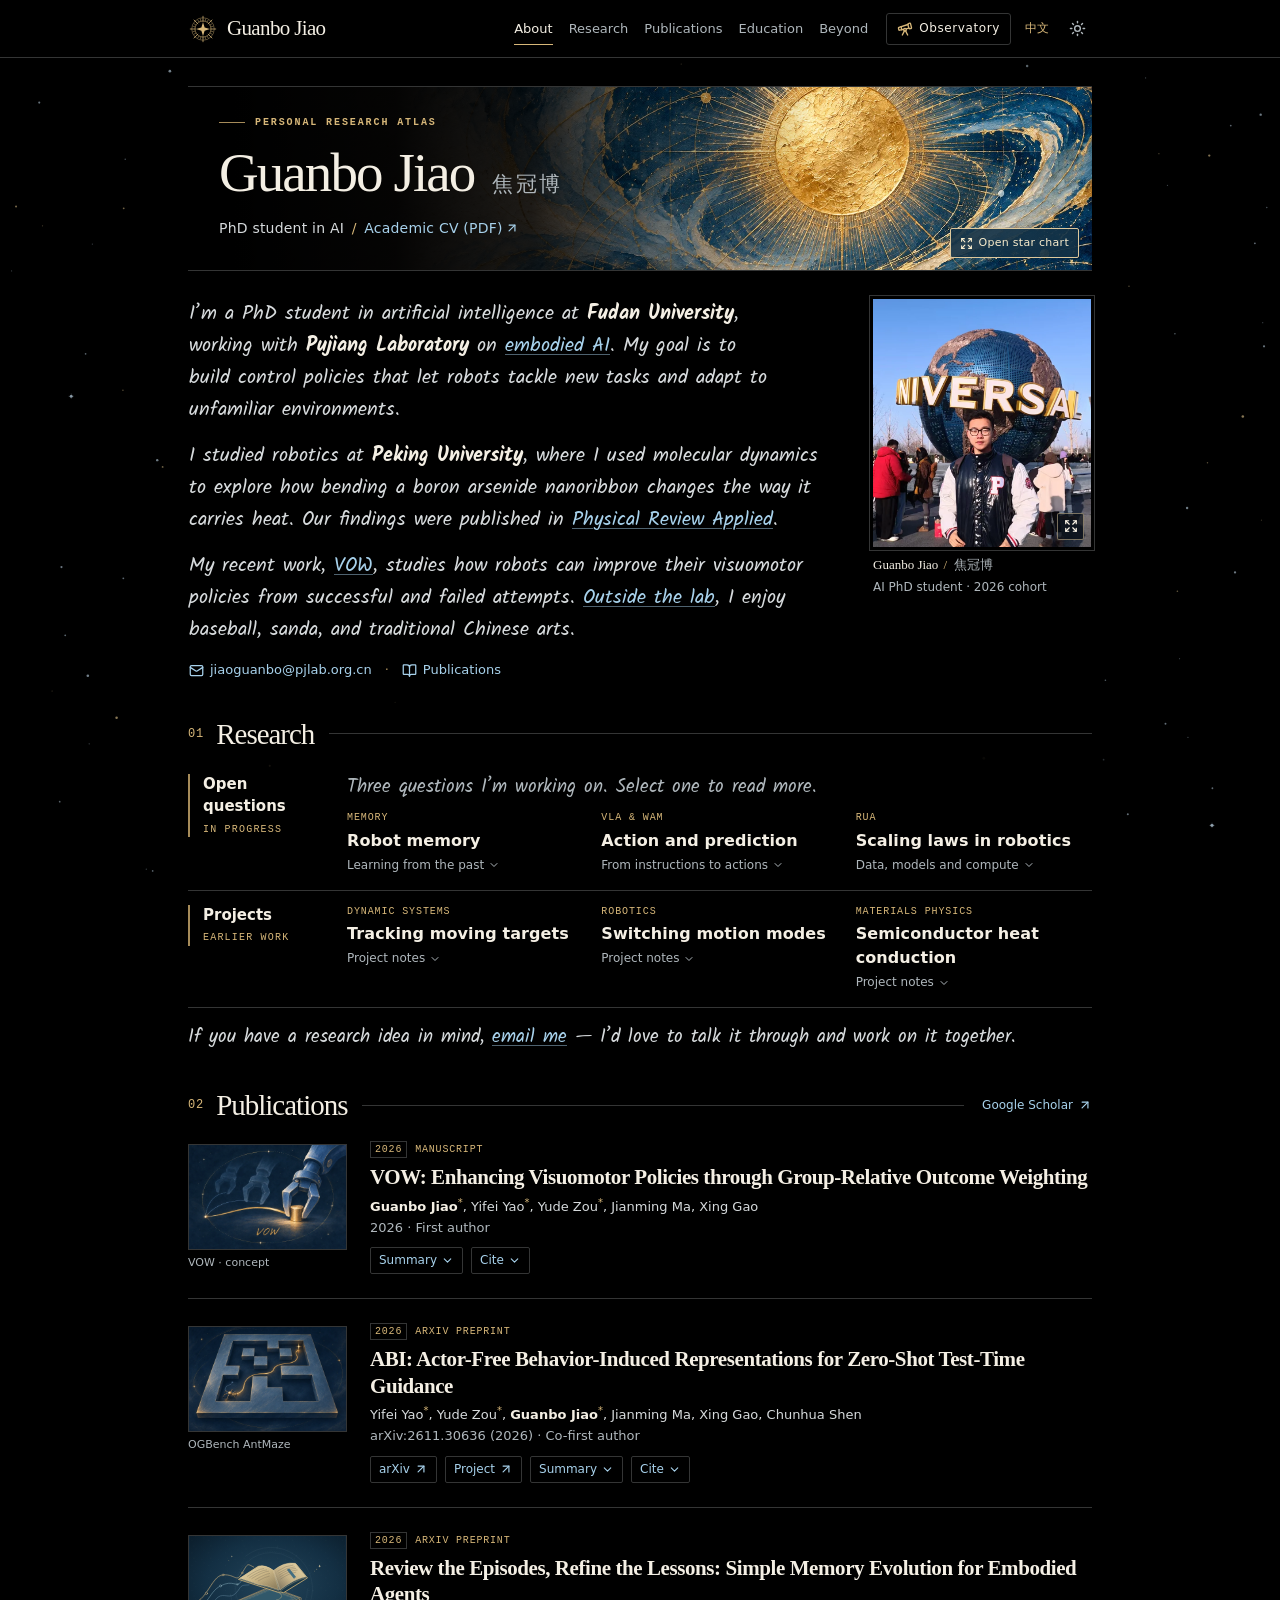
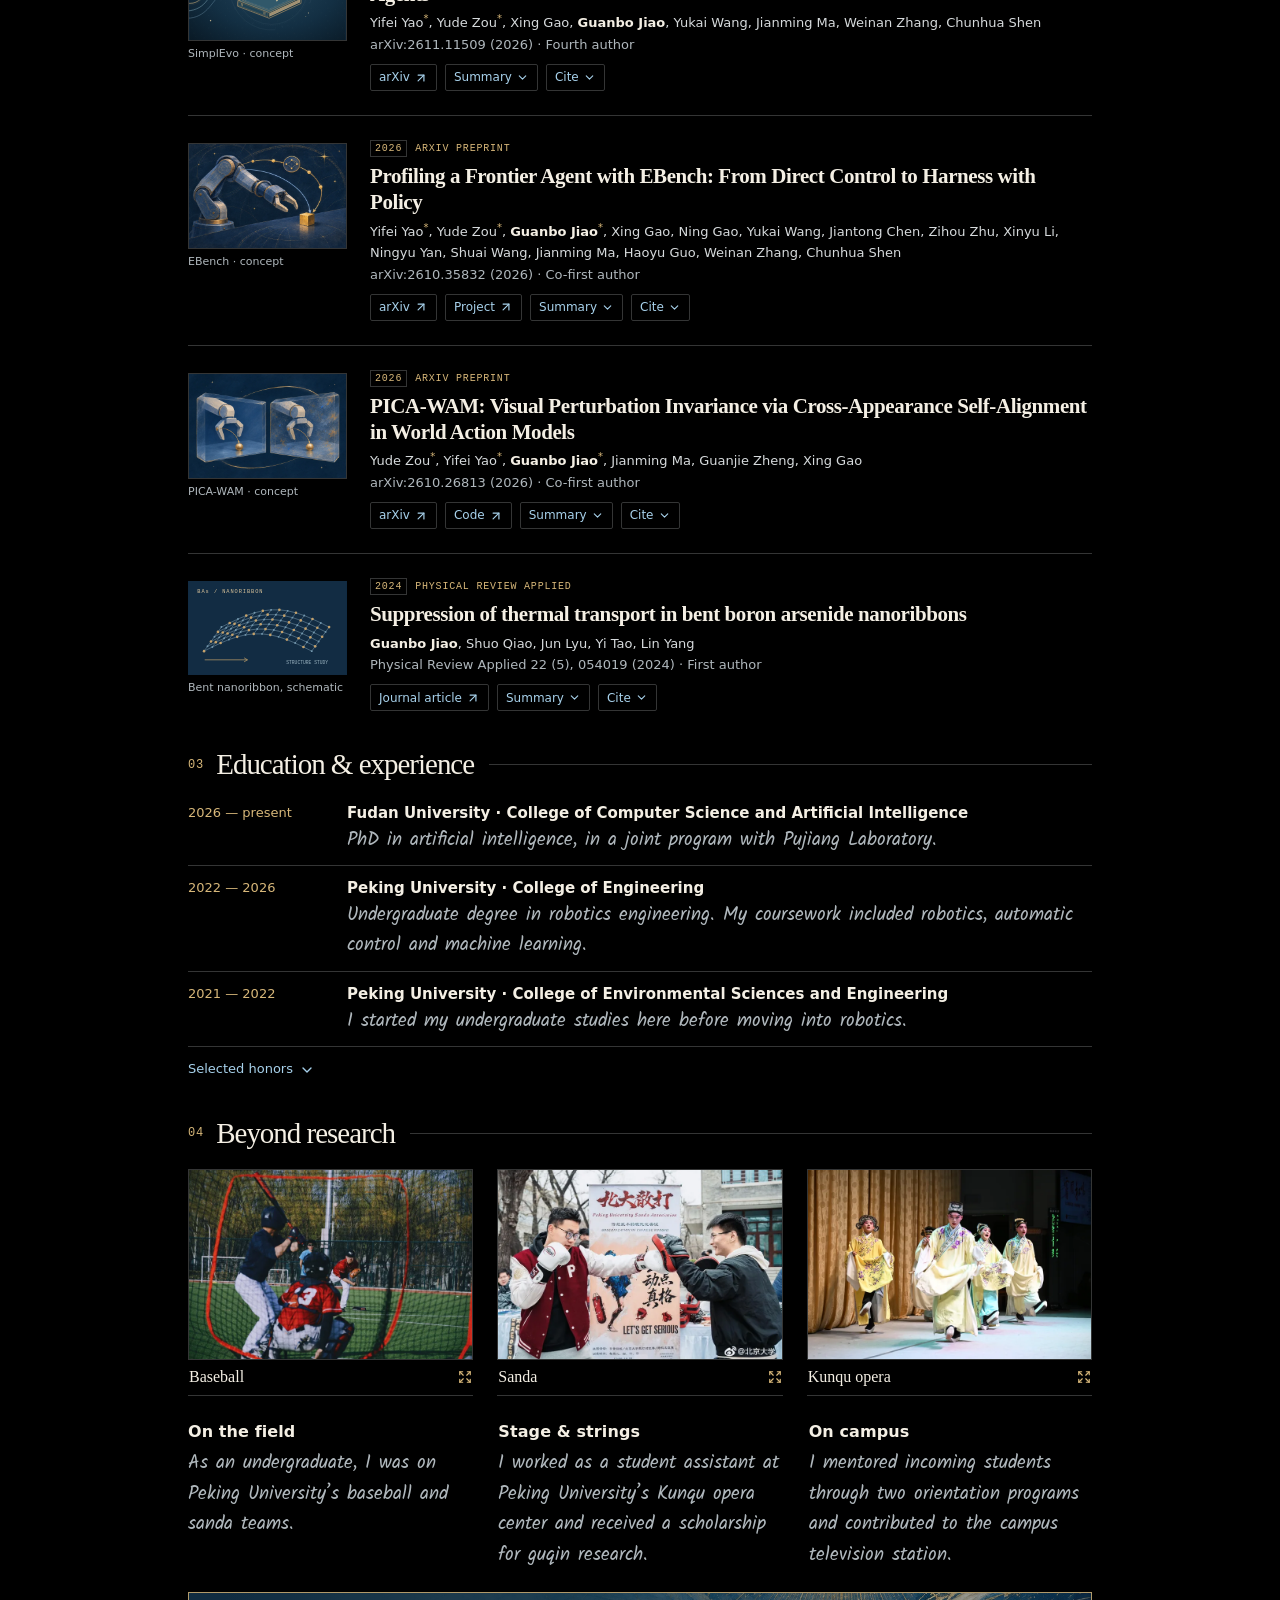
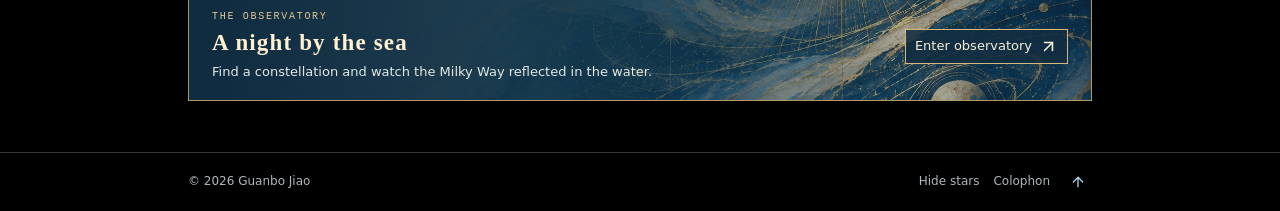
==== commit 8942768a: "Label the AntMaze illustration with the task name only" ====
--- a/index.html
+++ b/index.html
@@ -1 +1 @@
-<!DOCTYPE html><!--Yvla6niwQeqMBMXOaivtx--><html lang="en" data-ink="night"><head><meta charSet="utf-8"/><meta name="viewport" content="width=device-width, initial-scale=1"/><link rel="preload" as="image" href="/art/guanbo-universal.webp" fetchPriority="high"/><link rel="stylesheet" href="/_next/static/css/8b42e8d637d99156.css" data-precedence="next"/><link rel="preload" as="script" fetchPriority="low" href="/_next/static/chunks/webpack-86388abb545c7db6.js"/><script src="/_next/static/chunks/4bd1b696-c023c6e3521b1417.js" async=""></script><script src="/_next/static/chunks/255-f7c4c205ddd80098.js" async=""></script><script src="/_next/static/chunks/main-app-b67554f29a6a5acc.js" async=""></script><script src="/_next/static/chunks/app/page-da533d47370c5410.js" async=""></script><meta name="theme-color" content="#000000"/><meta name="color-scheme" content="dark light"/><title>Guanbo Jiao 焦冠博</title><meta name="description" content="Academic homepage of Guanbo Jiao (焦冠博), a PhD student at Fudan University working with Pujiang Laboratory on embodied AI and general-purpose robot control. 焦冠博的个人学术主页。"/><link rel="canonical" href="https://bob-jiao.github.io/"/><meta property="og:title" content="Guanbo Jiao 焦冠博"/><meta property="og:description" content="Academic homepage of Guanbo Jiao (焦冠博), a PhD student at Fudan University working with Pujiang Laboratory on embodied AI and general-purpose robot control. 焦冠博的个人学术主页。"/><meta property="og:url" content="https://bob-jiao.github.io/"/><meta property="og:site_name" content="Guanbo Jiao 焦冠博"/><meta property="og:type" content="website"/><meta name="twitter:card" content="summary"/><meta name="twitter:title" content="Guanbo Jiao 焦冠博"/><meta name="twitter:description" content="Academic homepage of Guanbo Jiao (焦冠博), a PhD student at Fudan University working with Pujiang Laboratory on embodied AI and general-purpose robot control. 焦冠博的个人学术主页。"/><link rel="icon" href="/icon.svg?b6e4f2766a1cac37" type="image/svg+xml" sizes="any"/><script src="/_next/static/chunks/polyfills-42372ed130431b0a.js" noModule=""></script></head><body><div hidden=""><!--$--><!--/$--></div><script type="application/ld+json">{"@context":"https://schema.org","@graph":[{"@type":"WebSite","@id":"https://bob-jiao.github.io/#website","url":"https://bob-jiao.github.io/","name":"Guanbo Jiao 焦冠博","alternateName":["焦冠博","Guanbo Jiao"],"author":{"@id":"https://bob-jiao.github.io/#person"}},{"@type":"Person","@id":"https://bob-jiao.github.io/#person","url":"https://bob-jiao.github.io/","name":"Guanbo Jiao","alternateName":"焦冠博","sameAs":["https://github.com/Bob-Jiao","https://scholar.google.com/citations?user=o9DMpawAAAAJ"]}]}</script><div class="academic-site" lang="en"><canvas class="quiet-starfield" aria-hidden="true"></canvas><a href="#about" class="skip-main">Skip to biography</a><header class="academic-nav"><div class="nav-in"><a href="#about" class="wordmark" aria-label="Guanbo Jiao home"><svg width="30" height="30" viewBox="0 0 48 48" aria-hidden="true" class="sun-seal"><g fill="none" stroke="currentColor"><circle cx="24" cy="24" r="18" stroke-width=".65"></circle><circle cx="24" cy="24" r="13" stroke-width=".7"></circle><path d="M24 3v10" stroke-width="1.15" transform="rotate(0 24 24)"></path><path d="M24 7v5" stroke-width="0.65" transform="rotate(15 24 24)"></path><path d="M24 7v5" stroke-width="0.65" transform="rotate(30 24 24)"></path><path d="M24 3v10" stroke-width="1.15" transform="rotate(45 24 24)"></path><path d="M24 7v5" stroke-width="0.65" transform="rotate(60 24 24)"></path><path d="M24 7v5" stroke-width="0.65" transform="rotate(75 24 24)"></path><path d="M24 3v10" stroke-width="1.15" transform="rotate(90 24 24)"></path><path d="M24 7v5" stroke-width="0.65" transform="rotate(105 24 24)"></path><path d="M24 7v5" stroke-width="0.65" transform="rotate(120 24 24)"></path><path d="M24 3v10" stroke-width="1.15" transform="rotate(135 24 24)"></path><path d="M24 7v5" stroke-width="0.65" transform="rotate(150 24 24)"></path><path d="M24 7v5" stroke-width="0.65" transform="rotate(165 24 24)"></path><path d="M24 3v10" stroke-width="1.15" transform="rotate(180 24 24)"></path><path d="M24 7v5" stroke-width="0.65" transform="rotate(195 24 24)"></path><path d="M24 7v5" stroke-width="0.65" transform="rotate(210 24 24)"></path><path d="M24 3v10" stroke-width="1.15" transform="rotate(225 24 24)"></path><path d="M24 7v5" stroke-width="0.65" transform="rotate(240 24 24)"></path><path d="M24 7v5" stroke-width="0.65" transform="rotate(255 24 24)"></path><path d="M24 3v10" stroke-width="1.15" transform="rotate(270 24 24)"></path><path d="M24 7v5" stroke-width="0.65" transform="rotate(285 24 24)"></path><path d="M24 7v5" stroke-width="0.65" transform="rotate(300 24 24)"></path><path d="M24 3v10" stroke-width="1.15" transform="rotate(315 24 24)"></path><path d="M24 7v5" stroke-width="0.65" transform="rotate(330 24 24)"></path><path d="M24 7v5" stroke-width="0.65" transform="rotate(345 24 24)"></path><path d="m24 13 2.6 8.4L35 24l-8.4 2.6L24 35l-2.6-8.4L13 24l8.4-2.6Z" fill="currentColor" stroke="none"></path></g></svg><span>Guanbo Jiao</span></a><nav aria-label="Main navigation" class="desktop-links"><a href="#about" aria-current="location">About</a><a href="#research">Research</a><a href="#publications">Publications</a><a href="#experience">Education</a><a href="#beyond">Beyond</a></nav><div class="nav-tools"><button type="button" class="nav-observe"><svg xmlns="http://www.w3.org/2000/svg" width="16" height="16" viewBox="0 0 24 24" fill="none" stroke="currentColor" stroke-width="2" stroke-linecap="round" stroke-linejoin="round" class="lucide lucide-telescope" aria-hidden="true"><path d="m10.065 12.493-6.18 1.318a.934.934 0 0 1-1.108-.702l-.537-2.15a1.07 1.07 0 0 1 .691-1.265l13.504-4.44"></path><path d="m13.56 11.747 4.332-.924"></path><path d="m16 21-3.105-6.21"></path><path d="M16.485 5.94a2 2 0 0 1 1.455-2.425l1.09-.272a1 1 0 0 1 1.212.727l1.515 6.06a1 1 0 0 1-.727 1.213l-1.09.272a2 2 0 0 1-2.425-1.455z"></path><path d="m6.158 8.633 1.114 4.456"></path><path d="m8 21 3.105-6.21"></path><circle cx="12" cy="13" r="2"></circle></svg>Observatory</button><button type="button" class="language-toggle" lang="zh-CN" aria-label="切换到中文">中文</button><button type="button" class="theme-toggle" aria-label="Switch to day mode" title="Day mode"><svg xmlns="http://www.w3.org/2000/svg" width="17" height="17" viewBox="0 0 24 24" fill="none" stroke="currentColor" stroke-width="2" stroke-linecap="round" stroke-linejoin="round" class="lucide lucide-sun" aria-hidden="true"><circle cx="12" cy="12" r="4"></circle><path d="M12 2v2"></path><path d="M12 20v2"></path><path d="m4.93 4.93 1.41 1.41"></path><path d="m17.66 17.66 1.41 1.41"></path><path d="M2 12h2"></path><path d="M20 12h2"></path><path d="m6.34 17.66-1.41 1.41"></path><path d="m19.07 4.93-1.41 1.41"></path></svg></button><button type="button" class="mobile-menu" aria-controls="nav-small" aria-expanded="false" aria-label="Open menu"><svg xmlns="http://www.w3.org/2000/svg" width="19" height="19" viewBox="0 0 24 24" fill="none" stroke="currentColor" stroke-width="2" stroke-linecap="round" stroke-linejoin="round" class="lucide lucide-menu" aria-hidden="true"><path d="M4 5h16"></path><path d="M4 12h16"></path><path d="M4 19h16"></path></svg></button></div></div><div class="read-progress"></div></header><main class="academic-main"><section id="about" tabindex="-1" aria-labelledby="person-name"><div class="profile-mast"><div class="mast-art" aria-hidden="true" style="background-image:url(/art/celestial-atlas.webp)"></div><div class="mast-copy"><p class="plate-label"><span></span> PERSONAL RESEARCH ATLAS</p><h1 id="person-name"><span>Guanbo Jiao</span> <i lang="zh-CN">焦冠博</i></h1><p class="mast-role">PhD student in AI<span> / </span><a href="/cv/guanbo-jiao-cv.pdf" type="application/pdf" target="_blank" rel="noopener noreferrer">Academic CV (PDF)<svg xmlns="http://www.w3.org/2000/svg" width="14" height="14" viewBox="0 0 24 24" fill="none" stroke="currentColor" stroke-width="2" stroke-linecap="round" stroke-linejoin="round" class="lucide lucide-arrow-up-right" aria-hidden="true"><path d="M7 7h10v10"></path><path d="M7 17 17 7"></path></svg></a></p></div><button type="button" class="plate-expand"><svg xmlns="http://www.w3.org/2000/svg" width="13" height="13" viewBox="0 0 24 24" fill="none" stroke="currentColor" stroke-width="2" stroke-linecap="round" stroke-linejoin="round" class="lucide lucide-expand" aria-hidden="true"><path d="m15 15 6 6"></path><path d="m15 9 6-6"></path><path d="M21 16v5h-5"></path><path d="M21 8V3h-5"></path><path d="M3 16v5h5"></path><path d="m3 21 6-6"></path><path d="M3 8V3h5"></path><path d="M9 9 3 3"></path></svg> <!-- -->Open star chart</button></div><div class="bio-grid"><aside class="profile-aside"><figure class="portrait"><button type="button" class="portrait-open" aria-haspopup="dialog" aria-label="View the full photograph"><img src="/art/guanbo-universal.webp" width="1800" height="1015" fetchPriority="high" alt="Guanbo standing in front of the Universal globe on a sunny day"/><span class="portrait-zoom" aria-hidden="true"><svg xmlns="http://www.w3.org/2000/svg" width="14" height="14" viewBox="0 0 24 24" fill="none" stroke="currentColor" stroke-width="2" stroke-linecap="round" stroke-linejoin="round" class="lucide lucide-expand" aria-hidden="true"><path d="m15 15 6 6"></path><path d="m15 9 6-6"></path><path d="M21 16v5h-5"></path><path d="M21 8V3h-5"></path><path d="M3 16v5h5"></path><path d="m3 21 6-6"></path><path d="M3 8V3h5"></path><path d="M9 9 3 3"></path></svg></span></button></figure><p>Guanbo Jiao<!-- --> <span>/</span> <span lang="zh-CN" class="photo-signature">焦冠博</span></p><small>AI PhD student · 2026 cohort</small><dialog class="photo-dialog" aria-label="Full photograph of Guanbo"><figure><img src="/art/guanbo-universal.webp" width="1800" height="1015" loading="lazy" alt="Guanbo standing in front of the Universal globe on a sunny day"/><figcaption><span>At the Universal globe</span><button type="button" aria-label="Close photograph"><svg xmlns="http://www.w3.org/2000/svg" width="17" height="17" viewBox="0 0 24 24" fill="none" stroke="currentColor" stroke-width="2" stroke-linecap="round" stroke-linejoin="round" class="lucide lucide-x" aria-hidden="true"><path d="M18 6 6 18"></path><path d="m6 6 12 12"></path></svg>Close</button></figcaption></figure></dialog></aside><div class="bio-prose"><p>I’m a PhD student in artificial intelligence at<!-- --> <strong>Fudan University</strong>, working with<!-- --> <strong>Pujiang Laboratory</strong> on<!-- --> <a href="#research">embodied AI</a>. My goal is to build control policies that let robots tackle new tasks and adapt to unfamiliar environments.</p><p>I studied robotics at <strong>Peking University</strong>, where I used molecular dynamics to explore how bending a boron arsenide nanoribbon changes the way it carries heat. Our findings were published in<!-- --> <a href="#boron-arsenide-title"><i>Physical Review Applied</i></a>.</p><p>My recent work, <a href="#publications">VOW</a>, studies how robots can improve their visuomotor policies from successful and failed attempts. <a href="#beyond">Outside the lab</a>, I enjoy baseball, sanda, and traditional Chinese arts.</p><div class="bio-links"><a href="mailto:jiaoguanbo@pjlab.org.cn"><svg xmlns="http://www.w3.org/2000/svg" width="15" height="15" viewBox="0 0 24 24" fill="none" stroke="currentColor" stroke-width="2" stroke-linecap="round" stroke-linejoin="round" class="lucide lucide-mail" aria-hidden="true"><path d="m22 7-8.991 5.727a2 2 0 0 1-2.009 0L2 7"></path><rect x="2" y="4" width="20" height="16" rx="2"></rect></svg>jiaoguanbo@pjlab.org.cn</a><span>·</span><a href="#publications"><svg xmlns="http://www.w3.org/2000/svg" width="15" height="15" viewBox="0 0 24 24" fill="none" stroke="currentColor" stroke-width="2" stroke-linecap="round" stroke-linejoin="round" class="lucide lucide-book-open" aria-hidden="true"><path d="M12 7v14"></path><path d="M3 18a1 1 0 0 1-1-1V4a1 1 0 0 1 1-1h5a4 4 0 0 1 4 4 4 4 0 0 1 4-4h5a1 1 0 0 1 1 1v13a1 1 0 0 1-1 1h-6a3 3 0 0 0-3 3 3 3 0 0 0-3-3z"></path></svg>Publications</a></div></div></div></section><section id="research" class="academic-section" tabindex="-1" aria-label="Research"><div class="chapter-title"><span class="chapter-no">01</span><h2>Research</h2><span class="chapter-rule"></span></div><div class="ledger-row"><div class="ledger-label">Open questions<small>IN PROGRESS</small></div><div class="ledger-body"><p>Three questions I’m working on. Select one to read more.</p><div class="research-columns"><button type="button" class="text-choice " aria-expanded="false" aria-controls="research-detail"><span class="micro">MEMORY</span><strong>Robot memory</strong><span class="choice-desc">Learning from the past<!-- --> <svg xmlns="http://www.w3.org/2000/svg" width="12" height="12" viewBox="0 0 24 24" fill="none" stroke="currentColor" stroke-width="2" stroke-linecap="round" stroke-linejoin="round" class="lucide lucide-chevron-down" aria-hidden="true"><path d="m6 9 6 6 6-6"></path></svg></span></button><button type="button" class="text-choice " aria-expanded="false" aria-controls="research-detail"><span class="micro">VLA &amp; WAM</span><strong>Action and prediction</strong><span class="choice-desc">From instructions to actions<!-- --> <svg xmlns="http://www.w3.org/2000/svg" width="12" height="12" viewBox="0 0 24 24" fill="none" stroke="currentColor" stroke-width="2" stroke-linecap="round" stroke-linejoin="round" class="lucide lucide-chevron-down" aria-hidden="true"><path d="m6 9 6 6 6-6"></path></svg></span></button><button type="button" class="text-choice " aria-expanded="false" aria-controls="research-detail"><span class="micro">RUA</span><strong>Scaling laws in robotics</strong><span class="choice-desc">Data, models and compute<!-- --> <svg xmlns="http://www.w3.org/2000/svg" width="12" height="12" viewBox="0 0 24 24" fill="none" stroke="currentColor" stroke-width="2" stroke-linecap="round" stroke-linejoin="round" class="lucide lucide-chevron-down" aria-hidden="true"><path d="m6 9 6 6 6-6"></path></svg></span></button></div></div></div><div class="ledger-row" id="projects"><div class="ledger-label">Projects<small>EARLIER WORK</small></div><div class="ledger-body"><div class="research-columns"><button type="button" class="text-choice " aria-expanded="false" aria-controls="method-detail"><span class="micro">DYNAMIC SYSTEMS</span><strong>Tracking moving targets</strong><span class="choice-desc">Project notes<!-- --> <svg xmlns="http://www.w3.org/2000/svg" width="12" height="12" viewBox="0 0 24 24" fill="none" stroke="currentColor" stroke-width="2" stroke-linecap="round" stroke-linejoin="round" class="lucide lucide-chevron-down" aria-hidden="true"><path d="m6 9 6 6 6-6"></path></svg></span></button><button type="button" class="text-choice " aria-expanded="false" aria-controls="method-detail"><span class="micro">ROBOTICS</span><strong>Switching motion modes</strong><span class="choice-desc">Project notes<!-- --> <svg xmlns="http://www.w3.org/2000/svg" width="12" height="12" viewBox="0 0 24 24" fill="none" stroke="currentColor" stroke-width="2" stroke-linecap="round" stroke-linejoin="round" class="lucide lucide-chevron-down" aria-hidden="true"><path d="m6 9 6 6 6-6"></path></svg></span></button><button type="button" class="text-choice " aria-expanded="false" aria-controls="method-detail"><span class="micro">MATERIALS PHYSICS</span><strong>Semiconductor heat conduction</strong><span class="choice-desc">Project notes<!-- --> <svg xmlns="http://www.w3.org/2000/svg" width="12" height="12" viewBox="0 0 24 24" fill="none" stroke="currentColor" stroke-width="2" stroke-linecap="round" stroke-linejoin="round" class="lucide lucide-chevron-down" aria-hidden="true"><path d="m6 9 6 6 6-6"></path></svg></span></button></div></div></div><p class="research-invitation">If you have a research idea in mind, <a href="mailto:jiaoguanbo@pjlab.org.cn">email me</a> — I’d love to talk it through and work on it together.</p></section><section id="publications" class="academic-section" tabindex="-1" aria-label="Publications"><div class="publications-intro"><div class="publications-heading"><div class="chapter-title"><span class="chapter-no">02</span><h2>Publications</h2><span class="chapter-rule"></span></div><a class="scholar-link" href="https://scholar.google.com/citations?user=o9DMpawAAAAJ&amp;hl=en" target="_blank" rel="noopener noreferrer">Google Scholar <svg xmlns="http://www.w3.org/2000/svg" width="14" height="14" viewBox="0 0 24 24" fill="none" stroke="currentColor" stroke-width="2" stroke-linecap="round" stroke-linejoin="round" class="lucide lucide-arrow-up-right" aria-hidden="true"><path d="M7 7h10v10"></path><path d="M7 17 17 7"></path></svg></a></div></div><article class="publication" aria-labelledby="vow-title"><figure class="pub-figure pub-illustration"><img src="/art/vow-concept.webp" alt="Blue and gold concept illustration of several nearby robot grasping attempts, with a successful action highlighted in gold." width="960" height="640" loading="lazy" decoding="async"/><figcaption>VOW<!-- --> · <!-- -->concept</figcaption></figure><div class="pub-body"><div class="pub-meta"><span>2026</span><b>MANUSCRIPT</b></div><h3 id="vow-title">VOW: Enhancing Visuomotor Policies through Group-Relative Outcome Weighting</h3><p class="authors"><strong>Guanbo Jiao</strong><sup>*</sup>, <!-- -->Yifei Yao<sup>*</sup>, <!-- -->Yude Zou<sup>*</sup>, <!-- -->Jianming Ma<!-- -->, <!-- -->Xing Gao</p><p class="journal">2026<!-- --> <span>·<!-- --> <!-- -->First author</span></p><div class="publication-actions"><button type="button" class="paper-action" aria-expanded="false" aria-controls="vow-summary">Summary<!-- --> <svg xmlns="http://www.w3.org/2000/svg" width="13" height="13" viewBox="0 0 24 24" fill="none" stroke="currentColor" stroke-width="2" stroke-linecap="round" stroke-linejoin="round" class="lucide lucide-chevron-down" aria-hidden="true"><path d="m6 9 6 6 6-6"></path></svg></button><button type="button" class="paper-action" aria-expanded="false" aria-controls="vow-citation">Cite<!-- --> <svg xmlns="http://www.w3.org/2000/svg" width="13" height="13" viewBox="0 0 24 24" fill="none" stroke="currentColor" stroke-width="2" stroke-linecap="round" stroke-linejoin="round" class="lucide lucide-chevron-down" aria-hidden="true"><path d="m6 9 6 6 6-6"></path></svg></button></div></div></article><article class="publication" aria-labelledby="abi-title"><figure class="pub-figure pub-illustration"><img src="/art/abi-antmaze.webp" alt="A gold path winds from an ant robot through a blue maze to a star marking the goal." width="960" height="640" loading="lazy" decoding="async"/><figcaption>ABI<!-- --> · <!-- -->OGBench AntMaze</figcaption></figure><div class="pub-body"><div class="pub-meta"><span>2026</span><b>ARXIV PREPRINT</b></div><h3 id="abi-title"><a href="https://arxiv.org/abs/2611.30636" target="_blank" rel="noopener noreferrer">ABI: Actor-Free Behavior-Induced Representations for Zero-Shot Test-Time Guidance</a></h3><p class="authors">Yifei Yao<sup>*</sup>, <!-- -->Yude Zou<sup>*</sup>, <strong>Guanbo Jiao</strong><sup>*</sup>, <!-- -->Jianming Ma<!-- -->, <!-- -->Xing Gao<!-- -->, <!-- -->Chunhua Shen</p><p class="journal">arXiv:2611.30636 (2026)<!-- --> <span>·<!-- --> <!-- -->Co-first author</span></p><div class="publication-actions"><a class="paper-action" href="https://arxiv.org/abs/2611.30636" target="_blank" rel="noopener noreferrer">arXiv<!-- --> <svg xmlns="http://www.w3.org/2000/svg" width="14" height="14" viewBox="0 0 24 24" fill="none" stroke="currentColor" stroke-width="2" stroke-linecap="round" stroke-linejoin="round" class="lucide lucide-arrow-up-right" aria-hidden="true"><path d="M7 7h10v10"></path><path d="M7 17 17 7"></path></svg></a><a class="paper-action" href="https://securitycfs.github.io/ABI-demo/" target="_blank" rel="noopener noreferrer">Project<!-- --> <svg xmlns="http://www.w3.org/2000/svg" width="14" height="14" viewBox="0 0 24 24" fill="none" stroke="currentColor" stroke-width="2" stroke-linecap="round" stroke-linejoin="round" class="lucide lucide-arrow-up-right" aria-hidden="true"><path d="M7 7h10v10"></path><path d="M7 17 17 7"></path></svg></a><button type="button" class="paper-action" aria-expanded="false" aria-controls="abi-summary">Summary<!-- --> <svg xmlns="http://www.w3.org/2000/svg" width="13" height="13" viewBox="0 0 24 24" fill="none" stroke="currentColor" stroke-width="2" stroke-linecap="round" stroke-linejoin="round" class="lucide lucide-chevron-down" aria-hidden="true"><path d="m6 9 6 6 6-6"></path></svg></button><button type="button" class="paper-action" aria-expanded="false" aria-controls="abi-citation">Cite<!-- --> <svg xmlns="http://www.w3.org/2000/svg" width="13" height="13" viewBox="0 0 24 24" fill="none" stroke="currentColor" stroke-width="2" stroke-linecap="round" stroke-linejoin="round" class="lucide lucide-chevron-down" aria-hidden="true"><path d="m6 9 6 6 6-6"></path></svg></button></div></div></article><article class="publication" aria-labelledby="simplevo-title"><figure class="pub-figure pub-illustration"><img src="/art/simplevo-concept.svg" alt="Episode traces converge on two books representing task and working memory." width="960" height="640" loading="lazy" decoding="async"/><figcaption>SimplEvo<!-- --> · <!-- -->concept</figcaption></figure><div class="pub-body"><div class="pub-meta"><span>2026</span><b>ARXIV PREPRINT</b></div><h3 id="simplevo-title"><a href="https://arxiv.org/abs/2611.11509" target="_blank" rel="noopener noreferrer">Review the Episodes, Refine the Lessons: Simple Memory Evolution for Embodied Agents</a></h3><p class="authors">Yifei Yao<sup>*</sup>, <!-- -->Yude Zou<sup>*</sup>, <!-- -->Xing Gao<!-- -->, <strong>Guanbo Jiao</strong>, <!-- -->Yukai Wang<!-- -->, <!-- -->Jianming Ma<!-- -->, <!-- -->Weinan Zhang<!-- -->, <!-- -->Chunhua Shen</p><p class="journal">arXiv:2611.11509 (2026)<!-- --> <span>·<!-- --> <!-- -->Fourth author</span></p><div class="publication-actions"><a class="paper-action" href="https://arxiv.org/abs/2611.11509" target="_blank" rel="noopener noreferrer">arXiv<!-- --> <svg xmlns="http://www.w3.org/2000/svg" width="14" height="14" viewBox="0 0 24 24" fill="none" stroke="currentColor" stroke-width="2" stroke-linecap="round" stroke-linejoin="round" class="lucide lucide-arrow-up-right" aria-hidden="true"><path d="M7 7h10v10"></path><path d="M7 17 17 7"></path></svg></a><button type="button" class="paper-action" aria-expanded="false" aria-controls="simplevo-summary">Summary<!-- --> <svg xmlns="http://www.w3.org/2000/svg" width="13" height="13" viewBox="0 0 24 24" fill="none" stroke="currentColor" stroke-width="2" stroke-linecap="round" stroke-linejoin="round" class="lucide lucide-chevron-down" aria-hidden="true"><path d="m6 9 6 6 6-6"></path></svg></button><button type="button" class="paper-action" aria-expanded="false" aria-controls="simplevo-citation">Cite<!-- --> <svg xmlns="http://www.w3.org/2000/svg" width="13" height="13" viewBox="0 0 24 24" fill="none" stroke="currentColor" stroke-width="2" stroke-linecap="round" stroke-linejoin="round" class="lucide lucide-chevron-down" aria-hidden="true"><path d="m6 9 6 6 6-6"></path></svg></button></div></div></article><article class="publication" aria-labelledby="ebench-title"><figure class="pub-figure pub-illustration"><img src="/art/ebench-concept.webp" alt="Blue and gold concept illustration of a robot arm reaching for a cube, with direct and policy-guided action paths." width="960" height="640" loading="lazy" decoding="async"/><figcaption>EBench<!-- --> · <!-- -->concept</figcaption></figure><div class="pub-body"><div class="pub-meta"><span>2026</span><b>ARXIV PREPRINT</b></div><h3 id="ebench-title"><a href="https://arxiv.org/abs/2610.35832" target="_blank" rel="noopener noreferrer">Profiling a Frontier Agent with EBench: From Direct Control to Harness with Policy</a></h3><p class="authors">Yifei Yao<sup>*</sup>, <!-- -->Yude Zou<sup>*</sup>, <strong>Guanbo Jiao</strong><sup>*</sup>, <!-- -->Xing Gao<!-- -->, <!-- -->Ning Gao<!-- -->, <!-- -->Yukai Wang<!-- -->, <!-- -->Jiantong Chen<!-- -->, <!-- -->Zihou Zhu<!-- -->, <!-- -->Xinyu Li<!-- -->, <!-- -->Ningyu Yan<!-- -->, <!-- -->Shuai Wang<!-- -->, <!-- -->Jianming Ma<!-- -->, <!-- -->Haoyu Guo<!-- -->, <!-- -->Weinan Zhang<!-- -->, <!-- -->Chunhua Shen</p><p class="journal">arXiv:2610.35832 (2026)<!-- --> <span>·<!-- --> <!-- -->Co-first author</span></p><div class="publication-actions"><a class="paper-action" href="https://arxiv.org/abs/2610.35832" target="_blank" rel="noopener noreferrer">arXiv<!-- --> <svg xmlns="http://www.w3.org/2000/svg" width="14" height="14" viewBox="0 0 24 24" fill="none" stroke="currentColor" stroke-width="2" stroke-linecap="round" stroke-linejoin="round" class="lucide lucide-arrow-up-right" aria-hidden="true"><path d="M7 7h10v10"></path><path d="M7 17 17 7"></path></svg></a><a class="paper-action" href="https://internrobotics.github.io/EBench-Astra-Tech-Report/" target="_blank" rel="noopener noreferrer">Project<!-- --> <svg xmlns="http://www.w3.org/2000/svg" width="14" height="14" viewBox="0 0 24 24" fill="none" stroke="currentColor" stroke-width="2" stroke-linecap="round" stroke-linejoin="round" class="lucide lucide-arrow-up-right" aria-hidden="true"><path d="M7 7h10v10"></path><path d="M7 17 17 7"></path></svg></a><button type="button" class="paper-action" aria-expanded="false" aria-controls="ebench-summary">Summary<!-- --> <svg xmlns="http://www.w3.org/2000/svg" width="13" height="13" viewBox="0 0 24 24" fill="none" stroke="currentColor" stroke-width="2" stroke-linecap="round" stroke-linejoin="round" class="lucide lucide-chevron-down" aria-hidden="true"><path d="m6 9 6 6 6-6"></path></svg></button><button type="button" class="paper-action" aria-expanded="false" aria-controls="ebench-citation">Cite<!-- --> <svg xmlns="http://www.w3.org/2000/svg" width="13" height="13" viewBox="0 0 24 24" fill="none" stroke="currentColor" stroke-width="2" stroke-linecap="round" stroke-linejoin="round" class="lucide lucide-chevron-down" aria-hidden="true"><path d="m6 9 6 6 6-6"></path></svg></button></div></div></article><article class="publication" aria-labelledby="pica-wam-title"><figure class="pub-figure pub-illustration"><img src="/art/pica-wam-concept.webp" alt="Blue and gold concept illustration of matching robot actions in two scenes with different visual appearances." width="960" height="640" loading="lazy" decoding="async"/><figcaption>PICA-WAM<!-- --> · <!-- -->concept</figcaption></figure><div class="pub-body"><div class="pub-meta"><span>2026</span><b>ARXIV PREPRINT</b></div><h3 id="pica-wam-title"><a href="https://arxiv.org/abs/2610.26813" target="_blank" rel="noopener noreferrer">PICA-WAM: Visual Perturbation Invariance via Cross-Appearance Self-Alignment in World Action Models</a></h3><p class="authors">Yude Zou<sup>*</sup>, <!-- -->Yifei Yao<sup>*</sup>, <strong>Guanbo Jiao</strong><sup>*</sup>, <!-- -->Jianming Ma<!-- -->, <!-- -->Guanjie Zheng<!-- -->, <!-- -->Xing Gao</p><p class="journal">arXiv:2610.26813 (2026)<!-- --> <span>·<!-- --> <!-- -->Co-first author</span></p><div class="publication-actions"><a class="paper-action" href="https://arxiv.org/abs/2610.26813" target="_blank" rel="noopener noreferrer">arXiv<!-- --> <svg xmlns="http://www.w3.org/2000/svg" width="14" height="14" viewBox="0 0 24 24" fill="none" stroke="currentColor" stroke-width="2" stroke-linecap="round" stroke-linejoin="round" class="lucide lucide-arrow-up-right" aria-hidden="true"><path d="M7 7h10v10"></path><path d="M7 17 17 7"></path></svg></a><a class="paper-action" href="https://github.com/YudeZou/PICA-WAM-release" target="_blank" rel="noopener noreferrer">Code<!-- --> <svg xmlns="http://www.w3.org/2000/svg" width="14" height="14" viewBox="0 0 24 24" fill="none" stroke="currentColor" stroke-width="2" stroke-linecap="round" stroke-linejoin="round" class="lucide lucide-arrow-up-right" aria-hidden="true"><path d="M7 7h10v10"></path><path d="M7 17 17 7"></path></svg></a><button type="button" class="paper-action" aria-expanded="false" aria-controls="pica-wam-summary">Summary<!-- --> <svg xmlns="http://www.w3.org/2000/svg" width="13" height="13" viewBox="0 0 24 24" fill="none" stroke="currentColor" stroke-width="2" stroke-linecap="round" stroke-linejoin="round" class="lucide lucide-chevron-down" aria-hidden="true"><path d="m6 9 6 6 6-6"></path></svg></button><button type="button" class="paper-action" aria-expanded="false" aria-controls="pica-wam-citation">Cite<!-- --> <svg xmlns="http://www.w3.org/2000/svg" width="13" height="13" viewBox="0 0 24 24" fill="none" stroke="currentColor" stroke-width="2" stroke-linecap="round" stroke-linejoin="round" class="lucide lucide-chevron-down" aria-hidden="true"><path d="m6 9 6 6 6-6"></path></svg></button></div></div></article><article class="publication" aria-labelledby="boron-arsenide-title"><figure class="pub-figure"><svg role="img" aria-label="Illustration of a bent boron arsenide nanoribbon" viewBox="0 0 238 140"><rect width="238" height="140" fill="#122c43"></rect><g fill="none" stroke="#7593a6" stroke-width=".8"><line x1="24" y1="105" x2="36.4" y2="98.7777927285235"></line><line x1="24" y1="105" x2="29.2" y2="97.8"></line><line x1="36.4" y1="98.7777927285235" x2="48.8" y2="92.91719752686201"></line><line x1="36.4" y1="98.7777927285235" x2="41.6" y2="91.57779272852349"></line><line x1="48.8" y1="92.91719752686201" x2="61.2" y2="87.75881088573932"></line><line x1="48.8" y1="92.91719752686201" x2="54" y2="85.71719752686201"></line><line x1="61.2" y1="87.75881088573932" x2="73.6" y2="83.60241948676493"></line><line x1="61.2" y1="87.75881088573932" x2="66.4" y2="80.55881088573932"></line><line x1="73.6" y1="83.60241948676493" x2="86" y2="80.68957769017922"></line><line x1="73.6" y1="83.60241948676493" x2="78.8" y2="76.40241948676493"></line><line x1="86" y1="80.68957769017922" x2="98.4" y2="79.1895692734506"></line><line x1="86" y1="80.68957769017922" x2="91.2" y2="73.4895776901792"></line><line x1="98.4" y1="79.1895692734506" x2="110.8" y2="79.1895692734506"></line><line x1="98.4" y1="79.1895692734506" x2="103.60000000000001" y2="71.9895692734506"></line><line x1="110.8" y1="79.1895692734506" x2="123.2" y2="80.68957769017922"></line><line x1="110.8" y1="79.1895692734506" x2="116" y2="71.9895692734506"></line><line x1="123.2" y1="80.68957769017922" x2="135.60000000000002" y2="83.60241948676493"></line><line x1="123.2" y1="80.68957769017922" x2="128.4" y2="73.4895776901792"></line><line x1="135.60000000000002" y1="83.60241948676493" x2="148" y2="87.75881088573932"></line><line x1="135.60000000000002" y1="83.60241948676493" x2="140.8" y2="76.40241948676493"></line><line x1="148" y1="87.75881088573932" x2="160.4" y2="92.91719752686201"></line><line x1="148" y1="87.75881088573932" x2="153.2" y2="80.55881088573932"></line><line x1="160.4" y1="92.91719752686201" x2="172.8" y2="98.7777927285235"></line><line x1="160.4" y1="92.91719752686201" x2="165.6" y2="85.71719752686201"></line><line x1="172.8" y1="98.7777927285235" x2="185.20000000000002" y2="105"></line><line x1="172.8" y1="98.7777927285235" x2="178" y2="91.57779272852349"></line><line x1="185.20000000000002" y1="105" x2="190.4" y2="97.8"></line><line x1="29.2" y1="97.8" x2="41.6" y2="91.57779272852349"></line><line x1="29.2" y1="97.8" x2="34.4" y2="90.6"></line><line x1="41.6" y1="91.57779272852349" x2="54" y2="85.71719752686201"></line><line x1="41.6" y1="91.57779272852349" x2="46.8" y2="84.37779272852349"></line><line x1="54" y1="85.71719752686201" x2="66.4" y2="80.55881088573932"></line><line x1="54" y1="85.71719752686201" x2="59.199999999999996" y2="78.517197526862"></line><line x1="66.4" y1="80.55881088573932" x2="78.8" y2="76.40241948676493"></line><line x1="66.4" y1="80.55881088573932" x2="71.60000000000001" y2="73.35881088573932"></line><line x1="78.8" y1="76.40241948676493" x2="91.2" y2="73.4895776901792"></line><line x1="78.8" y1="76.40241948676493" x2="84" y2="69.20241948676492"></line><line x1="91.2" y1="73.4895776901792" x2="103.60000000000001" y2="71.9895692734506"></line><line x1="91.2" y1="73.4895776901792" x2="96.4" y2="66.28957769017921"></line><line x1="103.60000000000001" y1="71.9895692734506" x2="116" y2="71.9895692734506"></line><line x1="103.60000000000001" y1="71.9895692734506" x2="108.80000000000001" y2="64.7895692734506"></line><line x1="116" y1="71.9895692734506" x2="128.4" y2="73.4895776901792"></line><line x1="116" y1="71.9895692734506" x2="121.2" y2="64.7895692734506"></line><line x1="128.4" y1="73.4895776901792" x2="140.8" y2="76.40241948676493"></line><line x1="128.4" y1="73.4895776901792" x2="133.6" y2="66.28957769017921"></line><line x1="140.8" y1="76.40241948676493" x2="153.2" y2="80.55881088573932"></line><line x1="140.8" y1="76.40241948676493" x2="146.00000000000003" y2="69.20241948676492"></line><line x1="153.2" y1="80.55881088573932" x2="165.6" y2="85.71719752686201"></line><line x1="153.2" y1="80.55881088573932" x2="158.4" y2="73.35881088573932"></line><line x1="165.6" y1="85.71719752686201" x2="178" y2="91.57779272852349"></line><line x1="165.6" y1="85.71719752686201" x2="170.8" y2="78.517197526862"></line><line x1="178" y1="91.57779272852349" x2="190.4" y2="97.8"></line><line x1="178" y1="91.57779272852349" x2="183.20000000000002" y2="84.37779272852349"></line><line x1="190.4" y1="97.8" x2="195.60000000000002" y2="90.6"></line><line x1="34.4" y1="90.6" x2="46.8" y2="84.37779272852349"></line><line x1="34.4" y1="90.6" x2="39.6" y2="83.4"></line><line x1="46.8" y1="84.37779272852349" x2="59.199999999999996" y2="78.517197526862"></line><line x1="46.8" y1="84.37779272852349" x2="52" y2="77.1777927285235"></line><line x1="59.199999999999996" y1="78.517197526862" x2="71.60000000000001" y2="73.35881088573932"></line><line x1="59.199999999999996" y1="78.517197526862" x2="64.4" y2="71.31719752686202"></line><line x1="71.60000000000001" y1="73.35881088573932" x2="84" y2="69.20241948676492"></line><line x1="71.60000000000001" y1="73.35881088573932" x2="76.80000000000001" y2="66.15881088573933"></line><line x1="84" y1="69.20241948676492" x2="96.4" y2="66.28957769017921"></line><line x1="84" y1="69.20241948676492" x2="89.19999999999999" y2="62.002419486764936"></line><line x1="96.4" y1="66.28957769017921" x2="108.80000000000001" y2="64.7895692734506"></line><line x1="96.4" y1="66.28957769017921" x2="101.6" y2="59.08957769017922"></line><line x1="108.80000000000001" y1="64.7895692734506" x2="121.2" y2="64.7895692734506"></line><line x1="108.80000000000001" y1="64.7895692734506" x2="114" y2="57.58956927345061"></line><line x1="121.2" y1="64.7895692734506" x2="133.6" y2="66.28957769017921"></line><line x1="121.2" y1="64.7895692734506" x2="126.4" y2="57.58956927345061"></line><line x1="133.6" y1="66.28957769017921" x2="146.00000000000003" y2="69.20241948676492"></line><line x1="133.6" y1="66.28957769017921" x2="138.8" y2="59.08957769017922"></line><line x1="146.00000000000003" y1="69.20241948676492" x2="158.4" y2="73.35881088573932"></line><line x1="146.00000000000003" y1="69.20241948676492" x2="151.20000000000002" y2="62.002419486764936"></line><line x1="158.4" y1="73.35881088573932" x2="170.8" y2="78.517197526862"></line><line x1="158.4" y1="73.35881088573932" x2="163.6" y2="66.15881088573933"></line><line x1="170.8" y1="78.517197526862" x2="183.20000000000002" y2="84.37779272852349"></line><line x1="170.8" y1="78.517197526862" x2="176" y2="71.31719752686202"></line><line x1="183.20000000000002" y1="84.37779272852349" x2="195.60000000000002" y2="90.6"></line><line x1="183.20000000000002" y1="84.37779272852349" x2="188.4" y2="77.1777927285235"></line><line x1="195.60000000000002" y1="90.6" x2="200.8" y2="83.4"></line><line x1="39.6" y1="83.4" x2="52" y2="77.1777927285235"></line><line x1="39.6" y1="83.4" x2="44.8" y2="76.2"></line><line x1="52" y1="77.1777927285235" x2="64.4" y2="71.31719752686202"></line><line x1="52" y1="77.1777927285235" x2="57.2" y2="69.9777927285235"></line><line x1="64.4" y1="71.31719752686202" x2="76.80000000000001" y2="66.15881088573933"></line><line x1="64.4" y1="71.31719752686202" x2="69.6" y2="64.11719752686201"></line><line x1="76.80000000000001" y1="66.15881088573933" x2="89.19999999999999" y2="62.002419486764936"></line><line x1="76.80000000000001" y1="66.15881088573933" x2="82" y2="58.958810885739325"></line><line x1="89.19999999999999" y1="62.002419486764936" x2="101.6" y2="59.08957769017922"></line><line x1="89.19999999999999" y1="62.002419486764936" x2="94.39999999999999" y2="54.80241948676493"></line><line x1="101.6" y1="59.08957769017922" x2="114" y2="57.58956927345061"></line><line x1="101.6" y1="59.08957769017922" x2="106.8" y2="51.889577690179216"></line><line x1="114" y1="57.58956927345061" x2="126.4" y2="57.58956927345061"></line><line x1="114" y1="57.58956927345061" x2="119.2" y2="50.389569273450604"></line><line x1="126.4" y1="57.58956927345061" x2="138.8" y2="59.08957769017922"></line><line x1="126.4" y1="57.58956927345061" x2="131.6" y2="50.389569273450604"></line><line x1="138.8" y1="59.08957769017922" x2="151.20000000000002" y2="62.002419486764936"></line><line x1="138.8" y1="59.08957769017922" x2="144" y2="51.889577690179216"></line><line x1="151.20000000000002" y1="62.002419486764936" x2="163.6" y2="66.15881088573933"></line><line x1="151.20000000000002" y1="62.002419486764936" x2="156.40000000000003" y2="54.80241948676493"></line><line x1="163.6" y1="66.15881088573933" x2="176" y2="71.31719752686202"></line><line x1="163.6" y1="66.15881088573933" x2="168.8" y2="58.958810885739325"></line><line x1="176" y1="71.31719752686202" x2="188.4" y2="77.1777927285235"></line><line x1="176" y1="71.31719752686202" x2="181.20000000000002" y2="64.11719752686201"></line><line x1="188.4" y1="77.1777927285235" x2="200.8" y2="83.4"></line><line x1="188.4" y1="77.1777927285235" x2="193.60000000000002" y2="69.9777927285235"></line><line x1="200.8" y1="83.4" x2="206.00000000000003" y2="76.2"></line><line x1="44.8" y1="76.2" x2="57.2" y2="69.9777927285235"></line><line x1="44.8" y1="76.2" x2="50" y2="69"></line><line x1="57.2" y1="69.9777927285235" x2="69.6" y2="64.11719752686201"></line><line x1="57.2" y1="69.9777927285235" x2="62.4" y2="62.7777927285235"></line><line x1="69.6" y1="64.11719752686201" x2="82" y2="58.958810885739325"></line><line x1="69.6" y1="64.11719752686201" x2="74.8" y2="56.91719752686202"></line><line x1="82" y1="58.958810885739325" x2="94.39999999999999" y2="54.80241948676493"></line><line x1="82" y1="58.958810885739325" x2="87.2" y2="51.75881088573932"></line><line x1="94.39999999999999" y1="54.80241948676493" x2="106.8" y2="51.889577690179216"></line><line x1="94.39999999999999" y1="54.80241948676493" x2="99.6" y2="47.60241948676493"></line><line x1="106.8" y1="51.889577690179216" x2="119.2" y2="50.389569273450604"></line><line x1="106.8" y1="51.889577690179216" x2="112" y2="44.68957769017921"></line><line x1="119.2" y1="50.389569273450604" x2="131.6" y2="50.389569273450604"></line><line x1="119.2" y1="50.389569273450604" x2="124.4" y2="43.1895692734506"></line><line x1="131.6" y1="50.389569273450604" x2="144" y2="51.889577690179216"></line><line x1="131.6" y1="50.389569273450604" x2="136.8" y2="43.1895692734506"></line><line x1="144" y1="51.889577690179216" x2="156.40000000000003" y2="54.80241948676493"></line><line x1="144" y1="51.889577690179216" x2="149.2" y2="44.68957769017921"></line><line x1="156.40000000000003" y1="54.80241948676493" x2="168.8" y2="58.958810885739325"></line><line x1="156.40000000000003" y1="54.80241948676493" x2="161.60000000000002" y2="47.60241948676493"></line><line x1="168.8" y1="58.958810885739325" x2="181.20000000000002" y2="64.11719752686201"></line><line x1="168.8" y1="58.958810885739325" x2="174" y2="51.75881088573932"></line><line x1="181.20000000000002" y1="64.11719752686201" x2="193.60000000000002" y2="69.9777927285235"></line><line x1="181.20000000000002" y1="64.11719752686201" x2="186.4" y2="56.91719752686201"></line><line x1="193.60000000000002" y1="69.9777927285235" x2="206.00000000000003" y2="76.2"></line><line x1="193.60000000000002" y1="69.9777927285235" x2="198.8" y2="62.7777927285235"></line><line x1="206.00000000000003" y1="76.2" x2="211.20000000000002" y2="69"></line><line x1="50" y1="69" x2="62.4" y2="62.7777927285235"></line><line x1="62.4" y1="62.7777927285235" x2="74.8" y2="56.91719752686202"></line><line x1="74.8" y1="56.91719752686202" x2="87.2" y2="51.75881088573932"></line><line x1="87.2" y1="51.75881088573932" x2="99.6" y2="47.60241948676493"></line><line x1="99.6" y1="47.60241948676493" x2="112" y2="44.68957769017921"></line><line x1="112" y1="44.68957769017921" x2="124.4" y2="43.1895692734506"></line><line x1="124.4" y1="43.1895692734506" x2="136.8" y2="43.1895692734506"></line><line x1="136.8" y1="43.1895692734506" x2="149.2" y2="44.68957769017921"></line><line x1="149.2" y1="44.68957769017921" x2="161.60000000000002" y2="47.60241948676493"></line><line x1="161.60000000000002" y1="47.60241948676493" x2="174" y2="51.75881088573932"></line><line x1="174" y1="51.75881088573932" x2="186.4" y2="56.91719752686201"></line><line x1="186.4" y1="56.91719752686201" x2="198.8" y2="62.7777927285235"></line><line x1="198.8" y1="62.7777927285235" x2="211.20000000000002" y2="69"></line></g><circle cx="24" cy="105" r="1.95" fill="#c4a16b"></circle><circle cx="36.4" cy="98.7777927285235" r="1.45" fill="#7297ae"></circle><circle cx="48.8" cy="92.91719752686201" r="1.95" fill="#c4a16b"></circle><circle cx="61.2" cy="87.75881088573932" r="1.45" fill="#7297ae"></circle><circle cx="73.6" cy="83.60241948676493" r="1.95" fill="#c4a16b"></circle><circle cx="86" cy="80.68957769017922" r="1.45" fill="#7297ae"></circle><circle cx="98.4" cy="79.1895692734506" r="1.95" fill="#c4a16b"></circle><circle cx="110.8" cy="79.1895692734506" r="1.45" fill="#7297ae"></circle><circle cx="123.2" cy="80.68957769017922" r="1.95" fill="#c4a16b"></circle><circle cx="135.60000000000002" cy="83.60241948676493" r="1.45" fill="#7297ae"></circle><circle cx="148" cy="87.75881088573932" r="1.95" fill="#c4a16b"></circle><circle cx="160.4" cy="92.91719752686201" r="1.45" fill="#7297ae"></circle><circle cx="172.8" cy="98.7777927285235" r="1.95" fill="#c4a16b"></circle><circle cx="185.20000000000002" cy="105" r="1.45" fill="#7297ae"></circle><circle cx="29.2" cy="97.8" r="1.45" fill="#7297ae"></circle><circle cx="41.6" cy="91.57779272852349" r="1.95" fill="#c4a16b"></circle><circle cx="54" cy="85.71719752686201" r="1.45" fill="#7297ae"></circle><circle cx="66.4" cy="80.55881088573932" r="1.95" fill="#c4a16b"></circle><circle cx="78.8" cy="76.40241948676493" r="1.45" fill="#7297ae"></circle><circle cx="91.2" cy="73.4895776901792" r="1.95" fill="#c4a16b"></circle><circle cx="103.60000000000001" cy="71.9895692734506" r="1.45" fill="#7297ae"></circle><circle cx="116" cy="71.9895692734506" r="1.95" fill="#c4a16b"></circle><circle cx="128.4" cy="73.4895776901792" r="1.45" fill="#7297ae"></circle><circle cx="140.8" cy="76.40241948676493" r="1.95" fill="#c4a16b"></circle><circle cx="153.2" cy="80.55881088573932" r="1.45" fill="#7297ae"></circle><circle cx="165.6" cy="85.71719752686201" r="1.95" fill="#c4a16b"></circle><circle cx="178" cy="91.57779272852349" r="1.45" fill="#7297ae"></circle><circle cx="190.4" cy="97.8" r="1.95" fill="#c4a16b"></circle><circle cx="34.4" cy="90.6" r="1.95" fill="#c4a16b"></circle><circle cx="46.8" cy="84.37779272852349" r="1.45" fill="#7297ae"></circle><circle cx="59.199999999999996" cy="78.517197526862" r="1.95" fill="#c4a16b"></circle><circle cx="71.60000000000001" cy="73.35881088573932" r="1.45" fill="#7297ae"></circle><circle cx="84" cy="69.20241948676492" r="1.95" fill="#c4a16b"></circle><circle cx="96.4" cy="66.28957769017921" r="1.45" fill="#7297ae"></circle><circle cx="108.80000000000001" cy="64.7895692734506" r="1.95" fill="#c4a16b"></circle><circle cx="121.2" cy="64.7895692734506" r="1.45" fill="#7297ae"></circle><circle cx="133.6" cy="66.28957769017921" r="1.95" fill="#c4a16b"></circle><circle cx="146.00000000000003" cy="69.20241948676492" r="1.45" fill="#7297ae"></circle><circle cx="158.4" cy="73.35881088573932" r="1.95" fill="#c4a16b"></circle><circle cx="170.8" cy="78.517197526862" r="1.45" fill="#7297ae"></circle><circle cx="183.20000000000002" cy="84.37779272852349" r="1.95" fill="#c4a16b"></circle><circle cx="195.60000000000002" cy="90.6" r="1.45" fill="#7297ae"></circle><circle cx="39.6" cy="83.4" r="1.45" fill="#7297ae"></circle><circle cx="52" cy="77.1777927285235" r="1.95" fill="#c4a16b"></circle><circle cx="64.4" cy="71.31719752686202" r="1.45" fill="#7297ae"></circle><circle cx="76.80000000000001" cy="66.15881088573933" r="1.95" fill="#c4a16b"></circle><circle cx="89.19999999999999" cy="62.002419486764936" r="1.45" fill="#7297ae"></circle><circle cx="101.6" cy="59.08957769017922" r="1.95" fill="#c4a16b"></circle><circle cx="114" cy="57.58956927345061" r="1.45" fill="#7297ae"></circle><circle cx="126.4" cy="57.58956927345061" r="1.95" fill="#c4a16b"></circle><circle cx="138.8" cy="59.08957769017922" r="1.45" fill="#7297ae"></circle><circle cx="151.20000000000002" cy="62.002419486764936" r="1.95" fill="#c4a16b"></circle><circle cx="163.6" cy="66.15881088573933" r="1.45" fill="#7297ae"></circle><circle cx="176" cy="71.31719752686202" r="1.95" fill="#c4a16b"></circle><circle cx="188.4" cy="77.1777927285235" r="1.45" fill="#7297ae"></circle><circle cx="200.8" cy="83.4" r="1.95" fill="#c4a16b"></circle><circle cx="44.8" cy="76.2" r="1.95" fill="#c4a16b"></circle><circle cx="57.2" cy="69.9777927285235" r="1.45" fill="#7297ae"></circle><circle cx="69.6" cy="64.11719752686201" r="1.95" fill="#c4a16b"></circle><circle cx="82" cy="58.958810885739325" r="1.45" fill="#7297ae"></circle><circle cx="94.39999999999999" cy="54.80241948676493" r="1.95" fill="#c4a16b"></circle><circle cx="106.8" cy="51.889577690179216" r="1.45" fill="#7297ae"></circle><circle cx="119.2" cy="50.389569273450604" r="1.95" fill="#c4a16b"></circle><circle cx="131.6" cy="50.389569273450604" r="1.45" fill="#7297ae"></circle><circle cx="144" cy="51.889577690179216" r="1.95" fill="#c4a16b"></circle><circle cx="156.40000000000003" cy="54.80241948676493" r="1.45" fill="#7297ae"></circle><circle cx="168.8" cy="58.958810885739325" r="1.95" fill="#c4a16b"></circle><circle cx="181.20000000000002" cy="64.11719752686201" r="1.45" fill="#7297ae"></circle><circle cx="193.60000000000002" cy="69.9777927285235" r="1.95" fill="#c4a16b"></circle><circle cx="206.00000000000003" cy="76.2" r="1.45" fill="#7297ae"></circle><circle cx="50" cy="69" r="1.45" fill="#7297ae"></circle><circle cx="62.4" cy="62.7777927285235" r="1.95" fill="#c4a16b"></circle><circle cx="74.8" cy="56.91719752686202" r="1.45" fill="#7297ae"></circle><circle cx="87.2" cy="51.75881088573932" r="1.95" fill="#c4a16b"></circle><circle cx="99.6" cy="47.60241948676493" r="1.45" fill="#7297ae"></circle><circle cx="112" cy="44.68957769017921" r="1.95" fill="#c4a16b"></circle><circle cx="124.4" cy="43.1895692734506" r="1.45" fill="#7297ae"></circle><circle cx="136.8" cy="43.1895692734506" r="1.95" fill="#c4a16b"></circle><circle cx="149.2" cy="44.68957769017921" r="1.45" fill="#7297ae"></circle><circle cx="161.60000000000002" cy="47.60241948676493" r="1.95" fill="#c4a16b"></circle><circle cx="174" cy="51.75881088573932" r="1.45" fill="#7297ae"></circle><circle cx="186.4" cy="56.91719752686201" r="1.95" fill="#c4a16b"></circle><circle cx="198.8" cy="62.7777927285235" r="1.45" fill="#7297ae"></circle><circle cx="211.20000000000002" cy="69" r="1.95" fill="#c4a16b"></circle><text x="14" y="18" fill="#d9c39a" font-size="8" font-family="monospace" letter-spacing="1.4">BAs / NANORIBBON</text><path d="M25 118h64m-5-3 5 3-5 3" stroke="#c6a46b" fill="none"></path><text x="147" y="125" fill="#9bb4c1" font-size="7" font-family="monospace">STRUCTURE STUDY</text></svg><figcaption>Bent nanoribbon, schematic</figcaption></figure><div class="pub-body"><div class="pub-meta"><span>2024</span><b>PHYSICAL REVIEW APPLIED</b></div><h3 id="boron-arsenide-title"><a href="https://journals.aps.org/prapplied/abstract/10.1103/PhysRevApplied.22.054019" target="_blank" rel="noopener noreferrer">Suppression of thermal transport in bent boron arsenide nanoribbons</a></h3><p class="authors"><strong>Guanbo Jiao</strong>, <!-- -->Shuo Qiao<!-- -->, <!-- -->Jun Lyu<!-- -->, <!-- -->Yi Tao<!-- -->, <!-- -->Lin Yang</p><p class="journal">Physical Review Applied 22 (5), 054019 (2024)<!-- --> <span>·<!-- --> <!-- -->First author</span></p><div class="publication-actions"><a class="paper-action" href="https://journals.aps.org/prapplied/abstract/10.1103/PhysRevApplied.22.054019" target="_blank" rel="noopener noreferrer">Journal article<!-- --> <svg xmlns="http://www.w3.org/2000/svg" width="14" height="14" viewBox="0 0 24 24" fill="none" stroke="currentColor" stroke-width="2" stroke-linecap="round" stroke-linejoin="round" class="lucide lucide-arrow-up-right" aria-hidden="true"><path d="M7 7h10v10"></path><path d="M7 17 17 7"></path></svg></a><button type="button" class="paper-action" aria-expanded="false" aria-controls="boron-arsenide-summary">Summary<!-- --> <svg xmlns="http://www.w3.org/2000/svg" width="13" height="13" viewBox="0 0 24 24" fill="none" stroke="currentColor" stroke-width="2" stroke-linecap="round" stroke-linejoin="round" class="lucide lucide-chevron-down" aria-hidden="true"><path d="m6 9 6 6 6-6"></path></svg></button><button type="button" class="paper-action" aria-expanded="false" aria-controls="boron-arsenide-citation">Cite<!-- --> <svg xmlns="http://www.w3.org/2000/svg" width="13" height="13" viewBox="0 0 24 24" fill="none" stroke="currentColor" stroke-width="2" stroke-linecap="round" stroke-linejoin="round" class="lucide lucide-chevron-down" aria-hidden="true"><path d="m6 9 6 6 6-6"></path></svg></button></div></div></article></section><section id="experience" class="academic-section" tabindex="-1" aria-label="Education and experience"><div class="chapter-title"><span class="chapter-no">03</span><h2>Education &amp; experience</h2><span class="chapter-rule"></span></div><div class="career-list"><div><time>2026 — present</time><p><strong>Fudan University · College of Computer Science and Artificial Intelligence</strong><span>PhD in artificial intelligence, in a joint program with Pujiang Laboratory.</span></p></div><div><time>2022 — 2026</time><p><strong>Peking University · College of Engineering</strong><span>Undergraduate degree in robotics engineering. My coursework included robotics, automatic control and machine learning.</span></p></div><div><time>2021 — 2022</time><p><strong>Peking University · College of Environmental Sciences and Engineering</strong><span>I started my undergraduate studies here before moving into robotics.</span></p></div></div><details class="honor-list"><summary>Selected honors<!-- --> <svg xmlns="http://www.w3.org/2000/svg" width="16" height="16" viewBox="0 0 24 24" fill="none" stroke="currentColor" stroke-width="2" stroke-linecap="round" stroke-linejoin="round" class="lucide lucide-chevron-down" aria-hidden="true"><path d="m6 9 6 6 6-6"></path></svg></summary><ul><li><b>2026</b>Outstanding graduate honors from Beijing and Peking University</li><li><b>2025</b>Peking University Academic Innovation Award and Junyuan Scholarship</li><li><b>2023–2025</b>Peking University Merit Student, 2023–2024 and 2024–2025</li><li><b>2023—2024</b>Third prize in the Challenge Cup and the Huatai Securities Science and Technology Scholarship</li></ul></details></section><section id="beyond" class="academic-section" tabindex="-1" aria-label="Beyond research"><div class="chapter-title"><span class="chapter-no">04</span><h2>Beyond research</h2><span class="chapter-rule"></span></div><div class="field-prints"><button type="button" class="field-print" aria-haspopup="dialog" aria-label="View photo: Baseball"><img src="/art/beyond-baseball-thumb.webp" loading="lazy" decoding="async" alt="" width="720" height="480"/><span>Baseball<!-- --> <svg xmlns="http://www.w3.org/2000/svg" width="14" height="14" viewBox="0 0 24 24" fill="none" stroke="currentColor" stroke-width="2" stroke-linecap="round" stroke-linejoin="round" class="lucide lucide-expand" aria-hidden="true"><path d="m15 15 6 6"></path><path d="m15 9 6-6"></path><path d="M21 16v5h-5"></path><path d="M21 8V3h-5"></path><path d="M3 16v5h5"></path><path d="m3 21 6-6"></path><path d="M3 8V3h5"></path><path d="M9 9 3 3"></path></svg></span></button><button type="button" class="field-print" aria-haspopup="dialog" aria-label="View photo: Sanda"><img src="/art/beyond-sanda-thumb.webp" loading="lazy" decoding="async" alt="" width="720" height="479"/><span>Sanda<!-- --> <svg xmlns="http://www.w3.org/2000/svg" width="14" height="14" viewBox="0 0 24 24" fill="none" stroke="currentColor" stroke-width="2" stroke-linecap="round" stroke-linejoin="round" class="lucide lucide-expand" aria-hidden="true"><path d="m15 15 6 6"></path><path d="m15 9 6-6"></path><path d="M21 16v5h-5"></path><path d="M21 8V3h-5"></path><path d="M3 16v5h5"></path><path d="m3 21 6-6"></path><path d="M3 8V3h5"></path><path d="M9 9 3 3"></path></svg></span></button><button type="button" class="field-print" aria-haspopup="dialog" aria-label="View photo: Kunqu opera"><img src="/art/beyond-kunqu-thumb.webp" loading="lazy" decoding="async" alt="" width="720" height="480"/><span>Kunqu opera<!-- --> <svg xmlns="http://www.w3.org/2000/svg" width="14" height="14" viewBox="0 0 24 24" fill="none" stroke="currentColor" stroke-width="2" stroke-linecap="round" stroke-linejoin="round" class="lucide lucide-expand" aria-hidden="true"><path d="m15 15 6 6"></path><path d="m15 9 6-6"></path><path d="M21 16v5h-5"></path><path d="M21 8V3h-5"></path><path d="M3 16v5h5"></path><path d="m3 21 6-6"></path><path d="M3 8V3h5"></path><path d="M9 9 3 3"></path></svg></span></button></div><dialog class="field-viewer" aria-label="Photo gallery"><div class="field-viewer-inner"><div class="field-viewer-top"><span>Photos</span><button type="button" aria-label="Close"><svg xmlns="http://www.w3.org/2000/svg" width="20" height="20" viewBox="0 0 24 24" fill="none" stroke="currentColor" stroke-width="2" stroke-linecap="round" stroke-linejoin="round" class="lucide lucide-x" aria-hidden="true"><path d="M18 6 6 18"></path><path d="m6 6 12 12"></path></svg></button></div><div class="field-viewer-bar"><strong aria-live="polite"></strong><button type="button" aria-label="Previous photo"><svg xmlns="http://www.w3.org/2000/svg" width="18" height="18" viewBox="0 0 24 24" fill="none" stroke="currentColor" stroke-width="2" stroke-linecap="round" stroke-linejoin="round" class="lucide lucide-arrow-left" aria-hidden="true"><path d="m12 19-7-7 7-7"></path><path d="M19 12H5"></path></svg></button><button type="button" aria-label="Next photo"><svg xmlns="http://www.w3.org/2000/svg" width="18" height="18" viewBox="0 0 24 24" fill="none" stroke="currentColor" stroke-width="2" stroke-linecap="round" stroke-linejoin="round" class="lucide lucide-arrow-right" aria-hidden="true"><path d="M5 12h14"></path><path d="m12 5 7 7-7 7"></path></svg></button></div></div></dialog><div class="beyond-notes"><div><h3>On the field</h3><p>As an undergraduate, I was on Peking University’s baseball and sanda teams.</p></div><div><h3>Stage &amp; strings</h3><p>I worked as a student assistant at Peking University’s Kunqu opera center and received a scholarship for guqin research.</p></div><div><h3>On campus</h3><p>I mentored incoming students through two orientation programs and contributed to the campus television station.</p></div></div><button type="button" class="observatory-strip"><span class="strip-art" aria-hidden="true" style="background-image:url(/art/celestial-atlas.webp)"></span><span><small>THE OBSERVATORY</small><strong>A night by the sea</strong><em>Find a constellation and watch the Milky Way reflected in the water.</em></span><span class="strip-cta">Enter observatory<!-- --> <svg xmlns="http://www.w3.org/2000/svg" width="19" height="19" viewBox="0 0 24 24" fill="none" stroke="currentColor" stroke-width="2" stroke-linecap="round" stroke-linejoin="round" class="lucide lucide-arrow-up-right" aria-hidden="true"><path d="M7 7h10v10"></path><path d="M7 17 17 7"></path></svg></span></button></section></main><footer class="academic-footer"><div><span>© 2026 Guanbo Jiao</span><button type="button">Hide stars</button><button type="button">Colophon</button><a href="#about" aria-label="Back to top"><svg xmlns="http://www.w3.org/2000/svg" width="16" height="16" viewBox="0 0 24 24" fill="none" stroke="currentColor" stroke-width="2" stroke-linecap="round" stroke-linejoin="round" class="lucide lucide-arrow-up" aria-hidden="true"><path d="m5 12 7-7 7 7"></path><path d="M12 19V5"></path></svg></a></div></footer><dialog class="site-note" aria-labelledby="colophon-heading"><button type="button" class="note-close" aria-label="Close colophon"><svg xmlns="http://www.w3.org/2000/svg" width="19" height="19" viewBox="0 0 24 24" fill="none" stroke="currentColor" stroke-width="2" stroke-linecap="round" stroke-linejoin="round" class="lucide lucide-x" aria-hidden="true"><path d="M18 6 6 18"></path><path d="m6 6 12 12"></path></svg></button><p class="plate-label">COLOPHON</p><h2 id="colophon-heading">About this atlas</h2><p>The education, projects and honors come from my August 2026 résumé. The research notes describe questions I’m currently exploring.</p><p>The layout draws on the academic homepage of<!-- --> <a href="https://www.peterholderrieth.com/" target="_blank" rel="noopener noreferrer">Peter E. Holderrieth</a>. The illustrated blue-and-gold chart was made for this atlas. Each marker opens a chapter of the site.</p><p>The observatory adapts<!-- --> <a href="https://github.com/chenbenkong/star-sea-hero" target="_blank" rel="noopener noreferrer">Star Sea Hero</a> under its <a href="/LICENSE-star-sea-hero.txt" download="LICENSE-star-sea-hero.txt">MIT license</a>.</p><p>The handwritten text is set in Kalam by Indian Type Foundry. <a href="/LICENSE-Kalam.txt" download="Kalam-OFL.txt">Font license</a></p></dialog></div><!--$--><!--/$--><script src="/_next/static/chunks/webpack-86388abb545c7db6.js" id="_R_" async=""></script><script>(self.__next_f=self.__next_f||[]).push([0])</script><script>self.__next_f.push([1,"1:\"$Sreact.fragment\"\n2:I[9766,[],\"\"]\n3:I[8924,[],\"\"]\n4:I[4526,[\"974\",\"static/chunks/app/page-da533d47370c5410.js\"],\"default\"]\n5:I[4431,[],\"OutletBoundary\"]\n7:I[5278,[],\"AsyncMetadataOutlet\"]\n9:I[4431,[],\"ViewportBoundary\"]\nb:I[4431,[],\"MetadataBoundary\"]\nc:\"$Sreact.suspense\"\ne:I[7150,[],\"\"]\n:HL[\"/_next/static/css/8b42e8d637d99156.css\",\"style\"]\n"])</script><script>self.__next_f.push([1,"0:{\"P\":null,\"b\":\"Yvla6niwQeqMBMXOaivtx\",\"p\":\"\",\"c\":[\"\",\"\"],\"i\":false,\"f\":[[[\"\",{\"children\":[\"__PAGE__\",{}]},\"$undefined\",\"$undefined\",true],[\"\",[\"$\",\"$1\",\"c\",{\"children\":[[[\"$\",\"link\",\"0\",{\"rel\":\"stylesheet\",\"href\":\"/_next/static/css/8b42e8d637d99156.css\",\"precedence\":\"next\",\"crossOrigin\":\"$undefined\",\"nonce\":\"$undefined\"}]],[\"$\",\"html\",null,{\"lang\":\"en\",\"data-ink\":\"night\",\"children\":[\"$\",\"body\",null,{\"children\":[\"$\",\"$L2\",null,{\"parallelRouterKey\":\"children\",\"error\":\"$undefined\",\"errorStyles\":\"$undefined\",\"errorScripts\":\"$undefined\",\"template\":[\"$\",\"$L3\",null,{}],\"templateStyles\":\"$undefined\",\"templateScripts\":\"$undefined\",\"notFound\":[[[\"$\",\"title\",null,{\"children\":\"404: This page could not be found.\"}],[\"$\",\"div\",null,{\"style\":{\"fontFamily\":\"system-ui,\\\"Segoe UI\\\",Roboto,Helvetica,Arial,sans-serif,\\\"Apple Color Emoji\\\",\\\"Segoe UI Emoji\\\"\",\"height\":\"100vh\",\"textAlign\":\"center\",\"display\":\"flex\",\"flexDirection\":\"column\",\"alignItems\":\"center\",\"justifyContent\":\"center\"},\"children\":[\"$\",\"div\",null,{\"children\":[[\"$\",\"style\",null,{\"dangerouslySetInnerHTML\":{\"__html\":\"body{color:#000;background:#fff;margin:0}.next-error-h1{border-right:1px solid rgba(0,0,0,.3)}@media (prefers-color-scheme:dark){body{color:#fff;background:#000}.next-error-h1{border-right:1px solid rgba(255,255,255,.3)}}\"}}],[\"$\",\"h1\",null,{\"className\":\"next-error-h1\",\"style\":{\"display\":\"inline-block\",\"margin\":\"0 20px 0 0\",\"padding\":\"0 23px 0 0\",\"fontSize\":24,\"fontWeight\":500,\"verticalAlign\":\"top\",\"lineHeight\":\"49px\"},\"children\":404}],[\"$\",\"div\",null,{\"style\":{\"display\":\"inline-block\"},\"children\":[\"$\",\"h2\",null,{\"style\":{\"fontSize\":14,\"fontWeight\":400,\"lineHeight\":\"49px\",\"margin\":0},\"children\":\"This page could not be found.\"}]}]]}]}]],[]],\"forbidden\":\"$undefined\",\"unauthorized\":\"$undefined\"}]}]}]]}],{\"children\":[\"__PAGE__\",[\"$\",\"$1\",\"c\",{\"children\":[[[\"$\",\"script\",null,{\"type\":\"application/ld+json\",\"dangerouslySetInnerHTML\":{\"__html\":\"{\\\"@context\\\":\\\"https://schema.org\\\",\\\"@graph\\\":[{\\\"@type\\\":\\\"WebSite\\\",\\\"@id\\\":\\\"https://bob-jiao.github.io/#website\\\",\\\"url\\\":\\\"https://bob-jiao.github.io/\\\",\\\"name\\\":\\\"Guanbo Jiao 焦冠博\\\",\\\"alternateName\\\":[\\\"焦冠博\\\",\\\"Guanbo Jiao\\\"],\\\"author\\\":{\\\"@id\\\":\\\"https://bob-jiao.github.io/#person\\\"}},{\\\"@type\\\":\\\"Person\\\",\\\"@id\\\":\\\"https://bob-jiao.github.io/#person\\\",\\\"url\\\":\\\"https://bob-jiao.github.io/\\\",\\\"name\\\":\\\"Guanbo Jiao\\\",\\\"alternateName\\\":\\\"焦冠博\\\",\\\"sameAs\\\":[\\\"https://github.com/Bob-Jiao\\\",\\\"https://scholar.google.com/citations?user=o9DMpawAAAAJ\\\"]}]}\"}}],[\"$\",\"$L4\",null,{}]],null,[\"$\",\"$L5\",null,{\"children\":[\"$L6\",[\"$\",\"$L7\",null,{\"promise\":\"$@8\"}]]}]]}],{},null,false]},null,false],[\"$\",\"$1\",\"h\",{\"children\":[null,[[\"$\",\"$L9\",null,{\"children\":\"$La\"}],null],[\"$\",\"$Lb\",null,{\"children\":[\"$\",\"div\",null,{\"hidden\":true,\"children\":[\"$\",\"$c\",null,{\"fallback\":null,\"children\":\"$Ld\"}]}]}]]}],false]],\"m\":\"$undefined\",\"G\":[\"$e\",[]],\"s\":false,\"S\":true}\n"])</script><script>self.__next_f.push([1,"a:[[\"$\",\"meta\",\"0\",{\"charSet\":\"utf-8\"}],[\"$\",\"meta\",\"1\",{\"name\":\"viewport\",\"content\":\"width=device-width, initial-scale=1\"}],[\"$\",\"meta\",\"2\",{\"name\":\"theme-color\",\"content\":\"#000000\"}],[\"$\",\"meta\",\"3\",{\"name\":\"color-scheme\",\"content\":\"dark light\"}]]\n6:null\n"])</script><script>self.__next_f.push([1,"f:I[622,[],\"IconMark\"]\n"])</script><script>self.__next_f.push([1,"8:{\"metadata\":[[\"$\",\"title\",\"0\",{\"children\":\"Guanbo Jiao 焦冠博\"}],[\"$\",\"meta\",\"1\",{\"name\":\"description\",\"content\":\"Academic homepage of Guanbo Jiao (焦冠博), a PhD student at Fudan University working with Pujiang Laboratory on embodied AI and general-purpose robot control. 焦冠博的个人学术主页。\"}],[\"$\",\"link\",\"2\",{\"rel\":\"canonical\",\"href\":\"https://bob-jiao.github.io/\"}],[\"$\",\"meta\",\"3\",{\"property\":\"og:title\",\"content\":\"Guanbo Jiao 焦冠博\"}],[\"$\",\"meta\",\"4\",{\"property\":\"og:description\",\"content\":\"Academic homepage of Guanbo Jiao (焦冠博), a PhD student at Fudan University working with Pujiang Laboratory on embodied AI and general-purpose robot control. 焦冠博的个人学术主页。\"}],[\"$\",\"meta\",\"5\",{\"property\":\"og:url\",\"content\":\"https://bob-jiao.github.io/\"}],[\"$\",\"meta\",\"6\",{\"property\":\"og:site_name\",\"content\":\"Guanbo Jiao 焦冠博\"}],[\"$\",\"meta\",\"7\",{\"property\":\"og:type\",\"content\":\"website\"}],[\"$\",\"meta\",\"8\",{\"name\":\"twitter:card\",\"content\":\"summary\"}],[\"$\",\"meta\",\"9\",{\"name\":\"twitter:title\",\"content\":\"Guanbo Jiao 焦冠博\"}],[\"$\",\"meta\",\"10\",{\"name\":\"twitter:description\",\"content\":\"Academic homepage of Guanbo Jiao (焦冠博), a PhD student at Fudan University working with Pujiang Laboratory on embodied AI and general-purpose robot control. 焦冠博的个人学术主页。\"}],[\"$\",\"link\",\"11\",{\"rel\":\"icon\",\"href\":\"/icon.svg?b6e4f2766a1cac37\",\"type\":\"image/svg+xml\",\"sizes\":\"any\"}],[\"$\",\"$Lf\",\"12\",{}]],\"error\":null,\"digest\":\"$undefined\"}\n"])</script><script>self.__next_f.push([1,"d:\"$8:metadata\"\n"])</script></body></html>+<!DOCTYPE html><!--9CIHQRx3DtsdkrMn_hA7p--><html lang="en" data-ink="night"><head><meta charSet="utf-8"/><meta name="viewport" content="width=device-width, initial-scale=1"/><link rel="preload" as="image" href="/art/guanbo-universal.webp" fetchPriority="high"/><link rel="stylesheet" href="/_next/static/css/8b42e8d637d99156.css" data-precedence="next"/><link rel="preload" as="script" fetchPriority="low" href="/_next/static/chunks/webpack-86388abb545c7db6.js"/><script src="/_next/static/chunks/4bd1b696-c023c6e3521b1417.js" async=""></script><script src="/_next/static/chunks/255-f7c4c205ddd80098.js" async=""></script><script src="/_next/static/chunks/main-app-b67554f29a6a5acc.js" async=""></script><script src="/_next/static/chunks/app/page-6ed371a7ed477837.js" async=""></script><meta name="theme-color" content="#000000"/><meta name="color-scheme" content="dark light"/><title>Guanbo Jiao 焦冠博</title><meta name="description" content="Academic homepage of Guanbo Jiao (焦冠博), a PhD student at Fudan University working with Pujiang Laboratory on embodied AI and general-purpose robot control. 焦冠博的个人学术主页。"/><link rel="canonical" href="https://bob-jiao.github.io/"/><meta property="og:title" content="Guanbo Jiao 焦冠博"/><meta property="og:description" content="Academic homepage of Guanbo Jiao (焦冠博), a PhD student at Fudan University working with Pujiang Laboratory on embodied AI and general-purpose robot control. 焦冠博的个人学术主页。"/><meta property="og:url" content="https://bob-jiao.github.io/"/><meta property="og:site_name" content="Guanbo Jiao 焦冠博"/><meta property="og:type" content="website"/><meta name="twitter:card" content="summary"/><meta name="twitter:title" content="Guanbo Jiao 焦冠博"/><meta name="twitter:description" content="Academic homepage of Guanbo Jiao (焦冠博), a PhD student at Fudan University working with Pujiang Laboratory on embodied AI and general-purpose robot control. 焦冠博的个人学术主页。"/><link rel="icon" href="/icon.svg?b6e4f2766a1cac37" type="image/svg+xml" sizes="any"/><script src="/_next/static/chunks/polyfills-42372ed130431b0a.js" noModule=""></script></head><body><div hidden=""><!--$--><!--/$--></div><script type="application/ld+json">{"@context":"https://schema.org","@graph":[{"@type":"WebSite","@id":"https://bob-jiao.github.io/#website","url":"https://bob-jiao.github.io/","name":"Guanbo Jiao 焦冠博","alternateName":["焦冠博","Guanbo Jiao"],"author":{"@id":"https://bob-jiao.github.io/#person"}},{"@type":"Person","@id":"https://bob-jiao.github.io/#person","url":"https://bob-jiao.github.io/","name":"Guanbo Jiao","alternateName":"焦冠博","sameAs":["https://github.com/Bob-Jiao","https://scholar.google.com/citations?user=o9DMpawAAAAJ"]}]}</script><div class="academic-site" lang="en"><canvas class="quiet-starfield" aria-hidden="true"></canvas><a href="#about" class="skip-main">Skip to biography</a><header class="academic-nav"><div class="nav-in"><a href="#about" class="wordmark" aria-label="Guanbo Jiao home"><svg width="30" height="30" viewBox="0 0 48 48" aria-hidden="true" class="sun-seal"><g fill="none" stroke="currentColor"><circle cx="24" cy="24" r="18" stroke-width=".65"></circle><circle cx="24" cy="24" r="13" stroke-width=".7"></circle><path d="M24 3v10" stroke-width="1.15" transform="rotate(0 24 24)"></path><path d="M24 7v5" stroke-width="0.65" transform="rotate(15 24 24)"></path><path d="M24 7v5" stroke-width="0.65" transform="rotate(30 24 24)"></path><path d="M24 3v10" stroke-width="1.15" transform="rotate(45 24 24)"></path><path d="M24 7v5" stroke-width="0.65" transform="rotate(60 24 24)"></path><path d="M24 7v5" stroke-width="0.65" transform="rotate(75 24 24)"></path><path d="M24 3v10" stroke-width="1.15" transform="rotate(90 24 24)"></path><path d="M24 7v5" stroke-width="0.65" transform="rotate(105 24 24)"></path><path d="M24 7v5" stroke-width="0.65" transform="rotate(120 24 24)"></path><path d="M24 3v10" stroke-width="1.15" transform="rotate(135 24 24)"></path><path d="M24 7v5" stroke-width="0.65" transform="rotate(150 24 24)"></path><path d="M24 7v5" stroke-width="0.65" transform="rotate(165 24 24)"></path><path d="M24 3v10" stroke-width="1.15" transform="rotate(180 24 24)"></path><path d="M24 7v5" stroke-width="0.65" transform="rotate(195 24 24)"></path><path d="M24 7v5" stroke-width="0.65" transform="rotate(210 24 24)"></path><path d="M24 3v10" stroke-width="1.15" transform="rotate(225 24 24)"></path><path d="M24 7v5" stroke-width="0.65" transform="rotate(240 24 24)"></path><path d="M24 7v5" stroke-width="0.65" transform="rotate(255 24 24)"></path><path d="M24 3v10" stroke-width="1.15" transform="rotate(270 24 24)"></path><path d="M24 7v5" stroke-width="0.65" transform="rotate(285 24 24)"></path><path d="M24 7v5" stroke-width="0.65" transform="rotate(300 24 24)"></path><path d="M24 3v10" stroke-width="1.15" transform="rotate(315 24 24)"></path><path d="M24 7v5" stroke-width="0.65" transform="rotate(330 24 24)"></path><path d="M24 7v5" stroke-width="0.65" transform="rotate(345 24 24)"></path><path d="m24 13 2.6 8.4L35 24l-8.4 2.6L24 35l-2.6-8.4L13 24l8.4-2.6Z" fill="currentColor" stroke="none"></path></g></svg><span>Guanbo Jiao</span></a><nav aria-label="Main navigation" class="desktop-links"><a href="#about" aria-current="location">About</a><a href="#research">Research</a><a href="#publications">Publications</a><a href="#experience">Education</a><a href="#beyond">Beyond</a></nav><div class="nav-tools"><button type="button" class="nav-observe"><svg xmlns="http://www.w3.org/2000/svg" width="16" height="16" viewBox="0 0 24 24" fill="none" stroke="currentColor" stroke-width="2" stroke-linecap="round" stroke-linejoin="round" class="lucide lucide-telescope" aria-hidden="true"><path d="m10.065 12.493-6.18 1.318a.934.934 0 0 1-1.108-.702l-.537-2.15a1.07 1.07 0 0 1 .691-1.265l13.504-4.44"></path><path d="m13.56 11.747 4.332-.924"></path><path d="m16 21-3.105-6.21"></path><path d="M16.485 5.94a2 2 0 0 1 1.455-2.425l1.09-.272a1 1 0 0 1 1.212.727l1.515 6.06a1 1 0 0 1-.727 1.213l-1.09.272a2 2 0 0 1-2.425-1.455z"></path><path d="m6.158 8.633 1.114 4.456"></path><path d="m8 21 3.105-6.21"></path><circle cx="12" cy="13" r="2"></circle></svg>Observatory</button><button type="button" class="language-toggle" lang="zh-CN" aria-label="切换到中文">中文</button><button type="button" class="theme-toggle" aria-label="Switch to day mode" title="Day mode"><svg xmlns="http://www.w3.org/2000/svg" width="17" height="17" viewBox="0 0 24 24" fill="none" stroke="currentColor" stroke-width="2" stroke-linecap="round" stroke-linejoin="round" class="lucide lucide-sun" aria-hidden="true"><circle cx="12" cy="12" r="4"></circle><path d="M12 2v2"></path><path d="M12 20v2"></path><path d="m4.93 4.93 1.41 1.41"></path><path d="m17.66 17.66 1.41 1.41"></path><path d="M2 12h2"></path><path d="M20 12h2"></path><path d="m6.34 17.66-1.41 1.41"></path><path d="m19.07 4.93-1.41 1.41"></path></svg></button><button type="button" class="mobile-menu" aria-controls="nav-small" aria-expanded="false" aria-label="Open menu"><svg xmlns="http://www.w3.org/2000/svg" width="19" height="19" viewBox="0 0 24 24" fill="none" stroke="currentColor" stroke-width="2" stroke-linecap="round" stroke-linejoin="round" class="lucide lucide-menu" aria-hidden="true"><path d="M4 5h16"></path><path d="M4 12h16"></path><path d="M4 19h16"></path></svg></button></div></div><div class="read-progress"></div></header><main class="academic-main"><section id="about" tabindex="-1" aria-labelledby="person-name"><div class="profile-mast"><div class="mast-art" aria-hidden="true" style="background-image:url(/art/celestial-atlas.webp)"></div><div class="mast-copy"><p class="plate-label"><span></span> PERSONAL RESEARCH ATLAS</p><h1 id="person-name"><span>Guanbo Jiao</span> <i lang="zh-CN">焦冠博</i></h1><p class="mast-role">PhD student in AI<span> / </span><a href="/cv/guanbo-jiao-cv.pdf" type="application/pdf" target="_blank" rel="noopener noreferrer">Academic CV (PDF)<svg xmlns="http://www.w3.org/2000/svg" width="14" height="14" viewBox="0 0 24 24" fill="none" stroke="currentColor" stroke-width="2" stroke-linecap="round" stroke-linejoin="round" class="lucide lucide-arrow-up-right" aria-hidden="true"><path d="M7 7h10v10"></path><path d="M7 17 17 7"></path></svg></a></p></div><button type="button" class="plate-expand"><svg xmlns="http://www.w3.org/2000/svg" width="13" height="13" viewBox="0 0 24 24" fill="none" stroke="currentColor" stroke-width="2" stroke-linecap="round" stroke-linejoin="round" class="lucide lucide-expand" aria-hidden="true"><path d="m15 15 6 6"></path><path d="m15 9 6-6"></path><path d="M21 16v5h-5"></path><path d="M21 8V3h-5"></path><path d="M3 16v5h5"></path><path d="m3 21 6-6"></path><path d="M3 8V3h5"></path><path d="M9 9 3 3"></path></svg> <!-- -->Open star chart</button></div><div class="bio-grid"><aside class="profile-aside"><figure class="portrait"><button type="button" class="portrait-open" aria-haspopup="dialog" aria-label="View the full photograph"><img src="/art/guanbo-universal.webp" width="1800" height="1015" fetchPriority="high" alt="Guanbo standing in front of the Universal globe on a sunny day"/><span class="portrait-zoom" aria-hidden="true"><svg xmlns="http://www.w3.org/2000/svg" width="14" height="14" viewBox="0 0 24 24" fill="none" stroke="currentColor" stroke-width="2" stroke-linecap="round" stroke-linejoin="round" class="lucide lucide-expand" aria-hidden="true"><path d="m15 15 6 6"></path><path d="m15 9 6-6"></path><path d="M21 16v5h-5"></path><path d="M21 8V3h-5"></path><path d="M3 16v5h5"></path><path d="m3 21 6-6"></path><path d="M3 8V3h5"></path><path d="M9 9 3 3"></path></svg></span></button></figure><p>Guanbo Jiao<!-- --> <span>/</span> <span lang="zh-CN" class="photo-signature">焦冠博</span></p><small>AI PhD student · 2026 cohort</small><dialog class="photo-dialog" aria-label="Full photograph of Guanbo"><figure><img src="/art/guanbo-universal.webp" width="1800" height="1015" loading="lazy" alt="Guanbo standing in front of the Universal globe on a sunny day"/><figcaption><span>At the Universal globe</span><button type="button" aria-label="Close photograph"><svg xmlns="http://www.w3.org/2000/svg" width="17" height="17" viewBox="0 0 24 24" fill="none" stroke="currentColor" stroke-width="2" stroke-linecap="round" stroke-linejoin="round" class="lucide lucide-x" aria-hidden="true"><path d="M18 6 6 18"></path><path d="m6 6 12 12"></path></svg>Close</button></figcaption></figure></dialog></aside><div class="bio-prose"><p>I’m a PhD student in artificial intelligence at<!-- --> <strong>Fudan University</strong>, working with<!-- --> <strong>Pujiang Laboratory</strong> on<!-- --> <a href="#research">embodied AI</a>. My goal is to build control policies that let robots tackle new tasks and adapt to unfamiliar environments.</p><p>I studied robotics at <strong>Peking University</strong>, where I used molecular dynamics to explore how bending a boron arsenide nanoribbon changes the way it carries heat. Our findings were published in<!-- --> <a href="#boron-arsenide-title"><i>Physical Review Applied</i></a>.</p><p>My recent work, <a href="#publications">VOW</a>, studies how robots can improve their visuomotor policies from successful and failed attempts. <a href="#beyond">Outside the lab</a>, I enjoy baseball, sanda, and traditional Chinese arts.</p><div class="bio-links"><a href="mailto:jiaoguanbo@pjlab.org.cn"><svg xmlns="http://www.w3.org/2000/svg" width="15" height="15" viewBox="0 0 24 24" fill="none" stroke="currentColor" stroke-width="2" stroke-linecap="round" stroke-linejoin="round" class="lucide lucide-mail" aria-hidden="true"><path d="m22 7-8.991 5.727a2 2 0 0 1-2.009 0L2 7"></path><rect x="2" y="4" width="20" height="16" rx="2"></rect></svg>jiaoguanbo@pjlab.org.cn</a><span>·</span><a href="#publications"><svg xmlns="http://www.w3.org/2000/svg" width="15" height="15" viewBox="0 0 24 24" fill="none" stroke="currentColor" stroke-width="2" stroke-linecap="round" stroke-linejoin="round" class="lucide lucide-book-open" aria-hidden="true"><path d="M12 7v14"></path><path d="M3 18a1 1 0 0 1-1-1V4a1 1 0 0 1 1-1h5a4 4 0 0 1 4 4 4 4 0 0 1 4-4h5a1 1 0 0 1 1 1v13a1 1 0 0 1-1 1h-6a3 3 0 0 0-3 3 3 3 0 0 0-3-3z"></path></svg>Publications</a></div></div></div></section><section id="research" class="academic-section" tabindex="-1" aria-label="Research"><div class="chapter-title"><span class="chapter-no">01</span><h2>Research</h2><span class="chapter-rule"></span></div><div class="ledger-row"><div class="ledger-label">Open questions<small>IN PROGRESS</small></div><div class="ledger-body"><p>Three questions I’m working on. Select one to read more.</p><div class="research-columns"><button type="button" class="text-choice " aria-expanded="false" aria-controls="research-detail"><span class="micro">MEMORY</span><strong>Robot memory</strong><span class="choice-desc">Learning from the past<!-- --> <svg xmlns="http://www.w3.org/2000/svg" width="12" height="12" viewBox="0 0 24 24" fill="none" stroke="currentColor" stroke-width="2" stroke-linecap="round" stroke-linejoin="round" class="lucide lucide-chevron-down" aria-hidden="true"><path d="m6 9 6 6 6-6"></path></svg></span></button><button type="button" class="text-choice " aria-expanded="false" aria-controls="research-detail"><span class="micro">VLA &amp; WAM</span><strong>Action and prediction</strong><span class="choice-desc">From instructions to actions<!-- --> <svg xmlns="http://www.w3.org/2000/svg" width="12" height="12" viewBox="0 0 24 24" fill="none" stroke="currentColor" stroke-width="2" stroke-linecap="round" stroke-linejoin="round" class="lucide lucide-chevron-down" aria-hidden="true"><path d="m6 9 6 6 6-6"></path></svg></span></button><button type="button" class="text-choice " aria-expanded="false" aria-controls="research-detail"><span class="micro">RUA</span><strong>Scaling laws in robotics</strong><span class="choice-desc">Data, models and compute<!-- --> <svg xmlns="http://www.w3.org/2000/svg" width="12" height="12" viewBox="0 0 24 24" fill="none" stroke="currentColor" stroke-width="2" stroke-linecap="round" stroke-linejoin="round" class="lucide lucide-chevron-down" aria-hidden="true"><path d="m6 9 6 6 6-6"></path></svg></span></button></div></div></div><div class="ledger-row" id="projects"><div class="ledger-label">Projects<small>EARLIER WORK</small></div><div class="ledger-body"><div class="research-columns"><button type="button" class="text-choice " aria-expanded="false" aria-controls="method-detail"><span class="micro">DYNAMIC SYSTEMS</span><strong>Tracking moving targets</strong><span class="choice-desc">Project notes<!-- --> <svg xmlns="http://www.w3.org/2000/svg" width="12" height="12" viewBox="0 0 24 24" fill="none" stroke="currentColor" stroke-width="2" stroke-linecap="round" stroke-linejoin="round" class="lucide lucide-chevron-down" aria-hidden="true"><path d="m6 9 6 6 6-6"></path></svg></span></button><button type="button" class="text-choice " aria-expanded="false" aria-controls="method-detail"><span class="micro">ROBOTICS</span><strong>Switching motion modes</strong><span class="choice-desc">Project notes<!-- --> <svg xmlns="http://www.w3.org/2000/svg" width="12" height="12" viewBox="0 0 24 24" fill="none" stroke="currentColor" stroke-width="2" stroke-linecap="round" stroke-linejoin="round" class="lucide lucide-chevron-down" aria-hidden="true"><path d="m6 9 6 6 6-6"></path></svg></span></button><button type="button" class="text-choice " aria-expanded="false" aria-controls="method-detail"><span class="micro">MATERIALS PHYSICS</span><strong>Semiconductor heat conduction</strong><span class="choice-desc">Project notes<!-- --> <svg xmlns="http://www.w3.org/2000/svg" width="12" height="12" viewBox="0 0 24 24" fill="none" stroke="currentColor" stroke-width="2" stroke-linecap="round" stroke-linejoin="round" class="lucide lucide-chevron-down" aria-hidden="true"><path d="m6 9 6 6 6-6"></path></svg></span></button></div></div></div><p class="research-invitation">If you have a research idea in mind, <a href="mailto:jiaoguanbo@pjlab.org.cn">email me</a> — I’d love to talk it through and work on it together.</p></section><section id="publications" class="academic-section" tabindex="-1" aria-label="Publications"><div class="publications-intro"><div class="publications-heading"><div class="chapter-title"><span class="chapter-no">02</span><h2>Publications</h2><span class="chapter-rule"></span></div><a class="scholar-link" href="https://scholar.google.com/citations?user=o9DMpawAAAAJ&amp;hl=en" target="_blank" rel="noopener noreferrer">Google Scholar <svg xmlns="http://www.w3.org/2000/svg" width="14" height="14" viewBox="0 0 24 24" fill="none" stroke="currentColor" stroke-width="2" stroke-linecap="round" stroke-linejoin="round" class="lucide lucide-arrow-up-right" aria-hidden="true"><path d="M7 7h10v10"></path><path d="M7 17 17 7"></path></svg></a></div></div><article class="publication" aria-labelledby="vow-title"><figure class="pub-figure pub-illustration"><img src="/art/vow-concept.webp" alt="Blue and gold concept illustration of several nearby robot grasping attempts, with a successful action highlighted in gold." width="960" height="640" loading="lazy" decoding="async"/><figcaption>VOW · concept</figcaption></figure><div class="pub-body"><div class="pub-meta"><span>2026</span><b>MANUSCRIPT</b></div><h3 id="vow-title">VOW: Enhancing Visuomotor Policies through Group-Relative Outcome Weighting</h3><p class="authors"><strong>Guanbo Jiao</strong><sup>*</sup>, <!-- -->Yifei Yao<sup>*</sup>, <!-- -->Yude Zou<sup>*</sup>, <!-- -->Jianming Ma<!-- -->, <!-- -->Xing Gao</p><p class="journal">2026<!-- --> <span>·<!-- --> <!-- -->First author</span></p><div class="publication-actions"><button type="button" class="paper-action" aria-expanded="false" aria-controls="vow-summary">Summary<!-- --> <svg xmlns="http://www.w3.org/2000/svg" width="13" height="13" viewBox="0 0 24 24" fill="none" stroke="currentColor" stroke-width="2" stroke-linecap="round" stroke-linejoin="round" class="lucide lucide-chevron-down" aria-hidden="true"><path d="m6 9 6 6 6-6"></path></svg></button><button type="button" class="paper-action" aria-expanded="false" aria-controls="vow-citation">Cite<!-- --> <svg xmlns="http://www.w3.org/2000/svg" width="13" height="13" viewBox="0 0 24 24" fill="none" stroke="currentColor" stroke-width="2" stroke-linecap="round" stroke-linejoin="round" class="lucide lucide-chevron-down" aria-hidden="true"><path d="m6 9 6 6 6-6"></path></svg></button></div></div></article><article class="publication" aria-labelledby="abi-title"><figure class="pub-figure pub-illustration"><img src="/art/abi-antmaze.webp" alt="A gold path winds from an ant robot through a blue maze to a star marking the goal." width="960" height="640" loading="lazy" decoding="async"/><figcaption>OGBench AntMaze</figcaption></figure><div class="pub-body"><div class="pub-meta"><span>2026</span><b>ARXIV PREPRINT</b></div><h3 id="abi-title"><a href="https://arxiv.org/abs/2611.30636" target="_blank" rel="noopener noreferrer">ABI: Actor-Free Behavior-Induced Representations for Zero-Shot Test-Time Guidance</a></h3><p class="authors">Yifei Yao<sup>*</sup>, <!-- -->Yude Zou<sup>*</sup>, <strong>Guanbo Jiao</strong><sup>*</sup>, <!-- -->Jianming Ma<!-- -->, <!-- -->Xing Gao<!-- -->, <!-- -->Chunhua Shen</p><p class="journal">arXiv:2611.30636 (2026)<!-- --> <span>·<!-- --> <!-- -->Co-first author</span></p><div class="publication-actions"><a class="paper-action" href="https://arxiv.org/abs/2611.30636" target="_blank" rel="noopener noreferrer">arXiv<!-- --> <svg xmlns="http://www.w3.org/2000/svg" width="14" height="14" viewBox="0 0 24 24" fill="none" stroke="currentColor" stroke-width="2" stroke-linecap="round" stroke-linejoin="round" class="lucide lucide-arrow-up-right" aria-hidden="true"><path d="M7 7h10v10"></path><path d="M7 17 17 7"></path></svg></a><a class="paper-action" href="https://securitycfs.github.io/ABI-demo/" target="_blank" rel="noopener noreferrer">Project<!-- --> <svg xmlns="http://www.w3.org/2000/svg" width="14" height="14" viewBox="0 0 24 24" fill="none" stroke="currentColor" stroke-width="2" stroke-linecap="round" stroke-linejoin="round" class="lucide lucide-arrow-up-right" aria-hidden="true"><path d="M7 7h10v10"></path><path d="M7 17 17 7"></path></svg></a><button type="button" class="paper-action" aria-expanded="false" aria-controls="abi-summary">Summary<!-- --> <svg xmlns="http://www.w3.org/2000/svg" width="13" height="13" viewBox="0 0 24 24" fill="none" stroke="currentColor" stroke-width="2" stroke-linecap="round" stroke-linejoin="round" class="lucide lucide-chevron-down" aria-hidden="true"><path d="m6 9 6 6 6-6"></path></svg></button><button type="button" class="paper-action" aria-expanded="false" aria-controls="abi-citation">Cite<!-- --> <svg xmlns="http://www.w3.org/2000/svg" width="13" height="13" viewBox="0 0 24 24" fill="none" stroke="currentColor" stroke-width="2" stroke-linecap="round" stroke-linejoin="round" class="lucide lucide-chevron-down" aria-hidden="true"><path d="m6 9 6 6 6-6"></path></svg></button></div></div></article><article class="publication" aria-labelledby="simplevo-title"><figure class="pub-figure pub-illustration"><img src="/art/simplevo-concept.svg" alt="Episode traces converge on two books representing task and working memory." width="960" height="640" loading="lazy" decoding="async"/><figcaption>SimplEvo · concept</figcaption></figure><div class="pub-body"><div class="pub-meta"><span>2026</span><b>ARXIV PREPRINT</b></div><h3 id="simplevo-title"><a href="https://arxiv.org/abs/2611.11509" target="_blank" rel="noopener noreferrer">Review the Episodes, Refine the Lessons: Simple Memory Evolution for Embodied Agents</a></h3><p class="authors">Yifei Yao<sup>*</sup>, <!-- -->Yude Zou<sup>*</sup>, <!-- -->Xing Gao<!-- -->, <strong>Guanbo Jiao</strong>, <!-- -->Yukai Wang<!-- -->, <!-- -->Jianming Ma<!-- -->, <!-- -->Weinan Zhang<!-- -->, <!-- -->Chunhua Shen</p><p class="journal">arXiv:2611.11509 (2026)<!-- --> <span>·<!-- --> <!-- -->Fourth author</span></p><div class="publication-actions"><a class="paper-action" href="https://arxiv.org/abs/2611.11509" target="_blank" rel="noopener noreferrer">arXiv<!-- --> <svg xmlns="http://www.w3.org/2000/svg" width="14" height="14" viewBox="0 0 24 24" fill="none" stroke="currentColor" stroke-width="2" stroke-linecap="round" stroke-linejoin="round" class="lucide lucide-arrow-up-right" aria-hidden="true"><path d="M7 7h10v10"></path><path d="M7 17 17 7"></path></svg></a><button type="button" class="paper-action" aria-expanded="false" aria-controls="simplevo-summary">Summary<!-- --> <svg xmlns="http://www.w3.org/2000/svg" width="13" height="13" viewBox="0 0 24 24" fill="none" stroke="currentColor" stroke-width="2" stroke-linecap="round" stroke-linejoin="round" class="lucide lucide-chevron-down" aria-hidden="true"><path d="m6 9 6 6 6-6"></path></svg></button><button type="button" class="paper-action" aria-expanded="false" aria-controls="simplevo-citation">Cite<!-- --> <svg xmlns="http://www.w3.org/2000/svg" width="13" height="13" viewBox="0 0 24 24" fill="none" stroke="currentColor" stroke-width="2" stroke-linecap="round" stroke-linejoin="round" class="lucide lucide-chevron-down" aria-hidden="true"><path d="m6 9 6 6 6-6"></path></svg></button></div></div></article><article class="publication" aria-labelledby="ebench-title"><figure class="pub-figure pub-illustration"><img src="/art/ebench-concept.webp" alt="Blue and gold concept illustration of a robot arm reaching for a cube, with direct and policy-guided action paths." width="960" height="640" loading="lazy" decoding="async"/><figcaption>EBench · concept</figcaption></figure><div class="pub-body"><div class="pub-meta"><span>2026</span><b>ARXIV PREPRINT</b></div><h3 id="ebench-title"><a href="https://arxiv.org/abs/2610.35832" target="_blank" rel="noopener noreferrer">Profiling a Frontier Agent with EBench: From Direct Control to Harness with Policy</a></h3><p class="authors">Yifei Yao<sup>*</sup>, <!-- -->Yude Zou<sup>*</sup>, <strong>Guanbo Jiao</strong><sup>*</sup>, <!-- -->Xing Gao<!-- -->, <!-- -->Ning Gao<!-- -->, <!-- -->Yukai Wang<!-- -->, <!-- -->Jiantong Chen<!-- -->, <!-- -->Zihou Zhu<!-- -->, <!-- -->Xinyu Li<!-- -->, <!-- -->Ningyu Yan<!-- -->, <!-- -->Shuai Wang<!-- -->, <!-- -->Jianming Ma<!-- -->, <!-- -->Haoyu Guo<!-- -->, <!-- -->Weinan Zhang<!-- -->, <!-- -->Chunhua Shen</p><p class="journal">arXiv:2610.35832 (2026)<!-- --> <span>·<!-- --> <!-- -->Co-first author</span></p><div class="publication-actions"><a class="paper-action" href="https://arxiv.org/abs/2610.35832" target="_blank" rel="noopener noreferrer">arXiv<!-- --> <svg xmlns="http://www.w3.org/2000/svg" width="14" height="14" viewBox="0 0 24 24" fill="none" stroke="currentColor" stroke-width="2" stroke-linecap="round" stroke-linejoin="round" class="lucide lucide-arrow-up-right" aria-hidden="true"><path d="M7 7h10v10"></path><path d="M7 17 17 7"></path></svg></a><a class="paper-action" href="https://internrobotics.github.io/EBench-Astra-Tech-Report/" target="_blank" rel="noopener noreferrer">Project<!-- --> <svg xmlns="http://www.w3.org/2000/svg" width="14" height="14" viewBox="0 0 24 24" fill="none" stroke="currentColor" stroke-width="2" stroke-linecap="round" stroke-linejoin="round" class="lucide lucide-arrow-up-right" aria-hidden="true"><path d="M7 7h10v10"></path><path d="M7 17 17 7"></path></svg></a><button type="button" class="paper-action" aria-expanded="false" aria-controls="ebench-summary">Summary<!-- --> <svg xmlns="http://www.w3.org/2000/svg" width="13" height="13" viewBox="0 0 24 24" fill="none" stroke="currentColor" stroke-width="2" stroke-linecap="round" stroke-linejoin="round" class="lucide lucide-chevron-down" aria-hidden="true"><path d="m6 9 6 6 6-6"></path></svg></button><button type="button" class="paper-action" aria-expanded="false" aria-controls="ebench-citation">Cite<!-- --> <svg xmlns="http://www.w3.org/2000/svg" width="13" height="13" viewBox="0 0 24 24" fill="none" stroke="currentColor" stroke-width="2" stroke-linecap="round" stroke-linejoin="round" class="lucide lucide-chevron-down" aria-hidden="true"><path d="m6 9 6 6 6-6"></path></svg></button></div></div></article><article class="publication" aria-labelledby="pica-wam-title"><figure class="pub-figure pub-illustration"><img src="/art/pica-wam-concept.webp" alt="Blue and gold concept illustration of matching robot actions in two scenes with different visual appearances." width="960" height="640" loading="lazy" decoding="async"/><figcaption>PICA-WAM · concept</figcaption></figure><div class="pub-body"><div class="pub-meta"><span>2026</span><b>ARXIV PREPRINT</b></div><h3 id="pica-wam-title"><a href="https://arxiv.org/abs/2610.26813" target="_blank" rel="noopener noreferrer">PICA-WAM: Visual Perturbation Invariance via Cross-Appearance Self-Alignment in World Action Models</a></h3><p class="authors">Yude Zou<sup>*</sup>, <!-- -->Yifei Yao<sup>*</sup>, <strong>Guanbo Jiao</strong><sup>*</sup>, <!-- -->Jianming Ma<!-- -->, <!-- -->Guanjie Zheng<!-- -->, <!-- -->Xing Gao</p><p class="journal">arXiv:2610.26813 (2026)<!-- --> <span>·<!-- --> <!-- -->Co-first author</span></p><div class="publication-actions"><a class="paper-action" href="https://arxiv.org/abs/2610.26813" target="_blank" rel="noopener noreferrer">arXiv<!-- --> <svg xmlns="http://www.w3.org/2000/svg" width="14" height="14" viewBox="0 0 24 24" fill="none" stroke="currentColor" stroke-width="2" stroke-linecap="round" stroke-linejoin="round" class="lucide lucide-arrow-up-right" aria-hidden="true"><path d="M7 7h10v10"></path><path d="M7 17 17 7"></path></svg></a><a class="paper-action" href="https://github.com/YudeZou/PICA-WAM-release" target="_blank" rel="noopener noreferrer">Code<!-- --> <svg xmlns="http://www.w3.org/2000/svg" width="14" height="14" viewBox="0 0 24 24" fill="none" stroke="currentColor" stroke-width="2" stroke-linecap="round" stroke-linejoin="round" class="lucide lucide-arrow-up-right" aria-hidden="true"><path d="M7 7h10v10"></path><path d="M7 17 17 7"></path></svg></a><button type="button" class="paper-action" aria-expanded="false" aria-controls="pica-wam-summary">Summary<!-- --> <svg xmlns="http://www.w3.org/2000/svg" width="13" height="13" viewBox="0 0 24 24" fill="none" stroke="currentColor" stroke-width="2" stroke-linecap="round" stroke-linejoin="round" class="lucide lucide-chevron-down" aria-hidden="true"><path d="m6 9 6 6 6-6"></path></svg></button><button type="button" class="paper-action" aria-expanded="false" aria-controls="pica-wam-citation">Cite<!-- --> <svg xmlns="http://www.w3.org/2000/svg" width="13" height="13" viewBox="0 0 24 24" fill="none" stroke="currentColor" stroke-width="2" stroke-linecap="round" stroke-linejoin="round" class="lucide lucide-chevron-down" aria-hidden="true"><path d="m6 9 6 6 6-6"></path></svg></button></div></div></article><article class="publication" aria-labelledby="boron-arsenide-title"><figure class="pub-figure"><svg role="img" aria-label="Illustration of a bent boron arsenide nanoribbon" viewBox="0 0 238 140"><rect width="238" height="140" fill="#122c43"></rect><g fill="none" stroke="#7593a6" stroke-width=".8"><line x1="24" y1="105" x2="36.4" y2="98.7777927285235"></line><line x1="24" y1="105" x2="29.2" y2="97.8"></line><line x1="36.4" y1="98.7777927285235" x2="48.8" y2="92.91719752686201"></line><line x1="36.4" y1="98.7777927285235" x2="41.6" y2="91.57779272852349"></line><line x1="48.8" y1="92.91719752686201" x2="61.2" y2="87.75881088573932"></line><line x1="48.8" y1="92.91719752686201" x2="54" y2="85.71719752686201"></line><line x1="61.2" y1="87.75881088573932" x2="73.6" y2="83.60241948676493"></line><line x1="61.2" y1="87.75881088573932" x2="66.4" y2="80.55881088573932"></line><line x1="73.6" y1="83.60241948676493" x2="86" y2="80.68957769017922"></line><line x1="73.6" y1="83.60241948676493" x2="78.8" y2="76.40241948676493"></line><line x1="86" y1="80.68957769017922" x2="98.4" y2="79.1895692734506"></line><line x1="86" y1="80.68957769017922" x2="91.2" y2="73.4895776901792"></line><line x1="98.4" y1="79.1895692734506" x2="110.8" y2="79.1895692734506"></line><line x1="98.4" y1="79.1895692734506" x2="103.60000000000001" y2="71.9895692734506"></line><line x1="110.8" y1="79.1895692734506" x2="123.2" y2="80.68957769017922"></line><line x1="110.8" y1="79.1895692734506" x2="116" y2="71.9895692734506"></line><line x1="123.2" y1="80.68957769017922" x2="135.60000000000002" y2="83.60241948676493"></line><line x1="123.2" y1="80.68957769017922" x2="128.4" y2="73.4895776901792"></line><line x1="135.60000000000002" y1="83.60241948676493" x2="148" y2="87.75881088573932"></line><line x1="135.60000000000002" y1="83.60241948676493" x2="140.8" y2="76.40241948676493"></line><line x1="148" y1="87.75881088573932" x2="160.4" y2="92.91719752686201"></line><line x1="148" y1="87.75881088573932" x2="153.2" y2="80.55881088573932"></line><line x1="160.4" y1="92.91719752686201" x2="172.8" y2="98.7777927285235"></line><line x1="160.4" y1="92.91719752686201" x2="165.6" y2="85.71719752686201"></line><line x1="172.8" y1="98.7777927285235" x2="185.20000000000002" y2="105"></line><line x1="172.8" y1="98.7777927285235" x2="178" y2="91.57779272852349"></line><line x1="185.20000000000002" y1="105" x2="190.4" y2="97.8"></line><line x1="29.2" y1="97.8" x2="41.6" y2="91.57779272852349"></line><line x1="29.2" y1="97.8" x2="34.4" y2="90.6"></line><line x1="41.6" y1="91.57779272852349" x2="54" y2="85.71719752686201"></line><line x1="41.6" y1="91.57779272852349" x2="46.8" y2="84.37779272852349"></line><line x1="54" y1="85.71719752686201" x2="66.4" y2="80.55881088573932"></line><line x1="54" y1="85.71719752686201" x2="59.199999999999996" y2="78.517197526862"></line><line x1="66.4" y1="80.55881088573932" x2="78.8" y2="76.40241948676493"></line><line x1="66.4" y1="80.55881088573932" x2="71.60000000000001" y2="73.35881088573932"></line><line x1="78.8" y1="76.40241948676493" x2="91.2" y2="73.4895776901792"></line><line x1="78.8" y1="76.40241948676493" x2="84" y2="69.20241948676492"></line><line x1="91.2" y1="73.4895776901792" x2="103.60000000000001" y2="71.9895692734506"></line><line x1="91.2" y1="73.4895776901792" x2="96.4" y2="66.28957769017921"></line><line x1="103.60000000000001" y1="71.9895692734506" x2="116" y2="71.9895692734506"></line><line x1="103.60000000000001" y1="71.9895692734506" x2="108.80000000000001" y2="64.7895692734506"></line><line x1="116" y1="71.9895692734506" x2="128.4" y2="73.4895776901792"></line><line x1="116" y1="71.9895692734506" x2="121.2" y2="64.7895692734506"></line><line x1="128.4" y1="73.4895776901792" x2="140.8" y2="76.40241948676493"></line><line x1="128.4" y1="73.4895776901792" x2="133.6" y2="66.28957769017921"></line><line x1="140.8" y1="76.40241948676493" x2="153.2" y2="80.55881088573932"></line><line x1="140.8" y1="76.40241948676493" x2="146.00000000000003" y2="69.20241948676492"></line><line x1="153.2" y1="80.55881088573932" x2="165.6" y2="85.71719752686201"></line><line x1="153.2" y1="80.55881088573932" x2="158.4" y2="73.35881088573932"></line><line x1="165.6" y1="85.71719752686201" x2="178" y2="91.57779272852349"></line><line x1="165.6" y1="85.71719752686201" x2="170.8" y2="78.517197526862"></line><line x1="178" y1="91.57779272852349" x2="190.4" y2="97.8"></line><line x1="178" y1="91.57779272852349" x2="183.20000000000002" y2="84.37779272852349"></line><line x1="190.4" y1="97.8" x2="195.60000000000002" y2="90.6"></line><line x1="34.4" y1="90.6" x2="46.8" y2="84.37779272852349"></line><line x1="34.4" y1="90.6" x2="39.6" y2="83.4"></line><line x1="46.8" y1="84.37779272852349" x2="59.199999999999996" y2="78.517197526862"></line><line x1="46.8" y1="84.37779272852349" x2="52" y2="77.1777927285235"></line><line x1="59.199999999999996" y1="78.517197526862" x2="71.60000000000001" y2="73.35881088573932"></line><line x1="59.199999999999996" y1="78.517197526862" x2="64.4" y2="71.31719752686202"></line><line x1="71.60000000000001" y1="73.35881088573932" x2="84" y2="69.20241948676492"></line><line x1="71.60000000000001" y1="73.35881088573932" x2="76.80000000000001" y2="66.15881088573933"></line><line x1="84" y1="69.20241948676492" x2="96.4" y2="66.28957769017921"></line><line x1="84" y1="69.20241948676492" x2="89.19999999999999" y2="62.002419486764936"></line><line x1="96.4" y1="66.28957769017921" x2="108.80000000000001" y2="64.7895692734506"></line><line x1="96.4" y1="66.28957769017921" x2="101.6" y2="59.08957769017922"></line><line x1="108.80000000000001" y1="64.7895692734506" x2="121.2" y2="64.7895692734506"></line><line x1="108.80000000000001" y1="64.7895692734506" x2="114" y2="57.58956927345061"></line><line x1="121.2" y1="64.7895692734506" x2="133.6" y2="66.28957769017921"></line><line x1="121.2" y1="64.7895692734506" x2="126.4" y2="57.58956927345061"></line><line x1="133.6" y1="66.28957769017921" x2="146.00000000000003" y2="69.20241948676492"></line><line x1="133.6" y1="66.28957769017921" x2="138.8" y2="59.08957769017922"></line><line x1="146.00000000000003" y1="69.20241948676492" x2="158.4" y2="73.35881088573932"></line><line x1="146.00000000000003" y1="69.20241948676492" x2="151.20000000000002" y2="62.002419486764936"></line><line x1="158.4" y1="73.35881088573932" x2="170.8" y2="78.517197526862"></line><line x1="158.4" y1="73.35881088573932" x2="163.6" y2="66.15881088573933"></line><line x1="170.8" y1="78.517197526862" x2="183.20000000000002" y2="84.37779272852349"></line><line x1="170.8" y1="78.517197526862" x2="176" y2="71.31719752686202"></line><line x1="183.20000000000002" y1="84.37779272852349" x2="195.60000000000002" y2="90.6"></line><line x1="183.20000000000002" y1="84.37779272852349" x2="188.4" y2="77.1777927285235"></line><line x1="195.60000000000002" y1="90.6" x2="200.8" y2="83.4"></line><line x1="39.6" y1="83.4" x2="52" y2="77.1777927285235"></line><line x1="39.6" y1="83.4" x2="44.8" y2="76.2"></line><line x1="52" y1="77.1777927285235" x2="64.4" y2="71.31719752686202"></line><line x1="52" y1="77.1777927285235" x2="57.2" y2="69.9777927285235"></line><line x1="64.4" y1="71.31719752686202" x2="76.80000000000001" y2="66.15881088573933"></line><line x1="64.4" y1="71.31719752686202" x2="69.6" y2="64.11719752686201"></line><line x1="76.80000000000001" y1="66.15881088573933" x2="89.19999999999999" y2="62.002419486764936"></line><line x1="76.80000000000001" y1="66.15881088573933" x2="82" y2="58.958810885739325"></line><line x1="89.19999999999999" y1="62.002419486764936" x2="101.6" y2="59.08957769017922"></line><line x1="89.19999999999999" y1="62.002419486764936" x2="94.39999999999999" y2="54.80241948676493"></line><line x1="101.6" y1="59.08957769017922" x2="114" y2="57.58956927345061"></line><line x1="101.6" y1="59.08957769017922" x2="106.8" y2="51.889577690179216"></line><line x1="114" y1="57.58956927345061" x2="126.4" y2="57.58956927345061"></line><line x1="114" y1="57.58956927345061" x2="119.2" y2="50.389569273450604"></line><line x1="126.4" y1="57.58956927345061" x2="138.8" y2="59.08957769017922"></line><line x1="126.4" y1="57.58956927345061" x2="131.6" y2="50.389569273450604"></line><line x1="138.8" y1="59.08957769017922" x2="151.20000000000002" y2="62.002419486764936"></line><line x1="138.8" y1="59.08957769017922" x2="144" y2="51.889577690179216"></line><line x1="151.20000000000002" y1="62.002419486764936" x2="163.6" y2="66.15881088573933"></line><line x1="151.20000000000002" y1="62.002419486764936" x2="156.40000000000003" y2="54.80241948676493"></line><line x1="163.6" y1="66.15881088573933" x2="176" y2="71.31719752686202"></line><line x1="163.6" y1="66.15881088573933" x2="168.8" y2="58.958810885739325"></line><line x1="176" y1="71.31719752686202" x2="188.4" y2="77.1777927285235"></line><line x1="176" y1="71.31719752686202" x2="181.20000000000002" y2="64.11719752686201"></line><line x1="188.4" y1="77.1777927285235" x2="200.8" y2="83.4"></line><line x1="188.4" y1="77.1777927285235" x2="193.60000000000002" y2="69.9777927285235"></line><line x1="200.8" y1="83.4" x2="206.00000000000003" y2="76.2"></line><line x1="44.8" y1="76.2" x2="57.2" y2="69.9777927285235"></line><line x1="44.8" y1="76.2" x2="50" y2="69"></line><line x1="57.2" y1="69.9777927285235" x2="69.6" y2="64.11719752686201"></line><line x1="57.2" y1="69.9777927285235" x2="62.4" y2="62.7777927285235"></line><line x1="69.6" y1="64.11719752686201" x2="82" y2="58.958810885739325"></line><line x1="69.6" y1="64.11719752686201" x2="74.8" y2="56.91719752686202"></line><line x1="82" y1="58.958810885739325" x2="94.39999999999999" y2="54.80241948676493"></line><line x1="82" y1="58.958810885739325" x2="87.2" y2="51.75881088573932"></line><line x1="94.39999999999999" y1="54.80241948676493" x2="106.8" y2="51.889577690179216"></line><line x1="94.39999999999999" y1="54.80241948676493" x2="99.6" y2="47.60241948676493"></line><line x1="106.8" y1="51.889577690179216" x2="119.2" y2="50.389569273450604"></line><line x1="106.8" y1="51.889577690179216" x2="112" y2="44.68957769017921"></line><line x1="119.2" y1="50.389569273450604" x2="131.6" y2="50.389569273450604"></line><line x1="119.2" y1="50.389569273450604" x2="124.4" y2="43.1895692734506"></line><line x1="131.6" y1="50.389569273450604" x2="144" y2="51.889577690179216"></line><line x1="131.6" y1="50.389569273450604" x2="136.8" y2="43.1895692734506"></line><line x1="144" y1="51.889577690179216" x2="156.40000000000003" y2="54.80241948676493"></line><line x1="144" y1="51.889577690179216" x2="149.2" y2="44.68957769017921"></line><line x1="156.40000000000003" y1="54.80241948676493" x2="168.8" y2="58.958810885739325"></line><line x1="156.40000000000003" y1="54.80241948676493" x2="161.60000000000002" y2="47.60241948676493"></line><line x1="168.8" y1="58.958810885739325" x2="181.20000000000002" y2="64.11719752686201"></line><line x1="168.8" y1="58.958810885739325" x2="174" y2="51.75881088573932"></line><line x1="181.20000000000002" y1="64.11719752686201" x2="193.60000000000002" y2="69.9777927285235"></line><line x1="181.20000000000002" y1="64.11719752686201" x2="186.4" y2="56.91719752686201"></line><line x1="193.60000000000002" y1="69.9777927285235" x2="206.00000000000003" y2="76.2"></line><line x1="193.60000000000002" y1="69.9777927285235" x2="198.8" y2="62.7777927285235"></line><line x1="206.00000000000003" y1="76.2" x2="211.20000000000002" y2="69"></line><line x1="50" y1="69" x2="62.4" y2="62.7777927285235"></line><line x1="62.4" y1="62.7777927285235" x2="74.8" y2="56.91719752686202"></line><line x1="74.8" y1="56.91719752686202" x2="87.2" y2="51.75881088573932"></line><line x1="87.2" y1="51.75881088573932" x2="99.6" y2="47.60241948676493"></line><line x1="99.6" y1="47.60241948676493" x2="112" y2="44.68957769017921"></line><line x1="112" y1="44.68957769017921" x2="124.4" y2="43.1895692734506"></line><line x1="124.4" y1="43.1895692734506" x2="136.8" y2="43.1895692734506"></line><line x1="136.8" y1="43.1895692734506" x2="149.2" y2="44.68957769017921"></line><line x1="149.2" y1="44.68957769017921" x2="161.60000000000002" y2="47.60241948676493"></line><line x1="161.60000000000002" y1="47.60241948676493" x2="174" y2="51.75881088573932"></line><line x1="174" y1="51.75881088573932" x2="186.4" y2="56.91719752686201"></line><line x1="186.4" y1="56.91719752686201" x2="198.8" y2="62.7777927285235"></line><line x1="198.8" y1="62.7777927285235" x2="211.20000000000002" y2="69"></line></g><circle cx="24" cy="105" r="1.95" fill="#c4a16b"></circle><circle cx="36.4" cy="98.7777927285235" r="1.45" fill="#7297ae"></circle><circle cx="48.8" cy="92.91719752686201" r="1.95" fill="#c4a16b"></circle><circle cx="61.2" cy="87.75881088573932" r="1.45" fill="#7297ae"></circle><circle cx="73.6" cy="83.60241948676493" r="1.95" fill="#c4a16b"></circle><circle cx="86" cy="80.68957769017922" r="1.45" fill="#7297ae"></circle><circle cx="98.4" cy="79.1895692734506" r="1.95" fill="#c4a16b"></circle><circle cx="110.8" cy="79.1895692734506" r="1.45" fill="#7297ae"></circle><circle cx="123.2" cy="80.68957769017922" r="1.95" fill="#c4a16b"></circle><circle cx="135.60000000000002" cy="83.60241948676493" r="1.45" fill="#7297ae"></circle><circle cx="148" cy="87.75881088573932" r="1.95" fill="#c4a16b"></circle><circle cx="160.4" cy="92.91719752686201" r="1.45" fill="#7297ae"></circle><circle cx="172.8" cy="98.7777927285235" r="1.95" fill="#c4a16b"></circle><circle cx="185.20000000000002" cy="105" r="1.45" fill="#7297ae"></circle><circle cx="29.2" cy="97.8" r="1.45" fill="#7297ae"></circle><circle cx="41.6" cy="91.57779272852349" r="1.95" fill="#c4a16b"></circle><circle cx="54" cy="85.71719752686201" r="1.45" fill="#7297ae"></circle><circle cx="66.4" cy="80.55881088573932" r="1.95" fill="#c4a16b"></circle><circle cx="78.8" cy="76.40241948676493" r="1.45" fill="#7297ae"></circle><circle cx="91.2" cy="73.4895776901792" r="1.95" fill="#c4a16b"></circle><circle cx="103.60000000000001" cy="71.9895692734506" r="1.45" fill="#7297ae"></circle><circle cx="116" cy="71.9895692734506" r="1.95" fill="#c4a16b"></circle><circle cx="128.4" cy="73.4895776901792" r="1.45" fill="#7297ae"></circle><circle cx="140.8" cy="76.40241948676493" r="1.95" fill="#c4a16b"></circle><circle cx="153.2" cy="80.55881088573932" r="1.45" fill="#7297ae"></circle><circle cx="165.6" cy="85.71719752686201" r="1.95" fill="#c4a16b"></circle><circle cx="178" cy="91.57779272852349" r="1.45" fill="#7297ae"></circle><circle cx="190.4" cy="97.8" r="1.95" fill="#c4a16b"></circle><circle cx="34.4" cy="90.6" r="1.95" fill="#c4a16b"></circle><circle cx="46.8" cy="84.37779272852349" r="1.45" fill="#7297ae"></circle><circle cx="59.199999999999996" cy="78.517197526862" r="1.95" fill="#c4a16b"></circle><circle cx="71.60000000000001" cy="73.35881088573932" r="1.45" fill="#7297ae"></circle><circle cx="84" cy="69.20241948676492" r="1.95" fill="#c4a16b"></circle><circle cx="96.4" cy="66.28957769017921" r="1.45" fill="#7297ae"></circle><circle cx="108.80000000000001" cy="64.7895692734506" r="1.95" fill="#c4a16b"></circle><circle cx="121.2" cy="64.7895692734506" r="1.45" fill="#7297ae"></circle><circle cx="133.6" cy="66.28957769017921" r="1.95" fill="#c4a16b"></circle><circle cx="146.00000000000003" cy="69.20241948676492" r="1.45" fill="#7297ae"></circle><circle cx="158.4" cy="73.35881088573932" r="1.95" fill="#c4a16b"></circle><circle cx="170.8" cy="78.517197526862" r="1.45" fill="#7297ae"></circle><circle cx="183.20000000000002" cy="84.37779272852349" r="1.95" fill="#c4a16b"></circle><circle cx="195.60000000000002" cy="90.6" r="1.45" fill="#7297ae"></circle><circle cx="39.6" cy="83.4" r="1.45" fill="#7297ae"></circle><circle cx="52" cy="77.1777927285235" r="1.95" fill="#c4a16b"></circle><circle cx="64.4" cy="71.31719752686202" r="1.45" fill="#7297ae"></circle><circle cx="76.80000000000001" cy="66.15881088573933" r="1.95" fill="#c4a16b"></circle><circle cx="89.19999999999999" cy="62.002419486764936" r="1.45" fill="#7297ae"></circle><circle cx="101.6" cy="59.08957769017922" r="1.95" fill="#c4a16b"></circle><circle cx="114" cy="57.58956927345061" r="1.45" fill="#7297ae"></circle><circle cx="126.4" cy="57.58956927345061" r="1.95" fill="#c4a16b"></circle><circle cx="138.8" cy="59.08957769017922" r="1.45" fill="#7297ae"></circle><circle cx="151.20000000000002" cy="62.002419486764936" r="1.95" fill="#c4a16b"></circle><circle cx="163.6" cy="66.15881088573933" r="1.45" fill="#7297ae"></circle><circle cx="176" cy="71.31719752686202" r="1.95" fill="#c4a16b"></circle><circle cx="188.4" cy="77.1777927285235" r="1.45" fill="#7297ae"></circle><circle cx="200.8" cy="83.4" r="1.95" fill="#c4a16b"></circle><circle cx="44.8" cy="76.2" r="1.95" fill="#c4a16b"></circle><circle cx="57.2" cy="69.9777927285235" r="1.45" fill="#7297ae"></circle><circle cx="69.6" cy="64.11719752686201" r="1.95" fill="#c4a16b"></circle><circle cx="82" cy="58.958810885739325" r="1.45" fill="#7297ae"></circle><circle cx="94.39999999999999" cy="54.80241948676493" r="1.95" fill="#c4a16b"></circle><circle cx="106.8" cy="51.889577690179216" r="1.45" fill="#7297ae"></circle><circle cx="119.2" cy="50.389569273450604" r="1.95" fill="#c4a16b"></circle><circle cx="131.6" cy="50.389569273450604" r="1.45" fill="#7297ae"></circle><circle cx="144" cy="51.889577690179216" r="1.95" fill="#c4a16b"></circle><circle cx="156.40000000000003" cy="54.80241948676493" r="1.45" fill="#7297ae"></circle><circle cx="168.8" cy="58.958810885739325" r="1.95" fill="#c4a16b"></circle><circle cx="181.20000000000002" cy="64.11719752686201" r="1.45" fill="#7297ae"></circle><circle cx="193.60000000000002" cy="69.9777927285235" r="1.95" fill="#c4a16b"></circle><circle cx="206.00000000000003" cy="76.2" r="1.45" fill="#7297ae"></circle><circle cx="50" cy="69" r="1.45" fill="#7297ae"></circle><circle cx="62.4" cy="62.7777927285235" r="1.95" fill="#c4a16b"></circle><circle cx="74.8" cy="56.91719752686202" r="1.45" fill="#7297ae"></circle><circle cx="87.2" cy="51.75881088573932" r="1.95" fill="#c4a16b"></circle><circle cx="99.6" cy="47.60241948676493" r="1.45" fill="#7297ae"></circle><circle cx="112" cy="44.68957769017921" r="1.95" fill="#c4a16b"></circle><circle cx="124.4" cy="43.1895692734506" r="1.45" fill="#7297ae"></circle><circle cx="136.8" cy="43.1895692734506" r="1.95" fill="#c4a16b"></circle><circle cx="149.2" cy="44.68957769017921" r="1.45" fill="#7297ae"></circle><circle cx="161.60000000000002" cy="47.60241948676493" r="1.95" fill="#c4a16b"></circle><circle cx="174" cy="51.75881088573932" r="1.45" fill="#7297ae"></circle><circle cx="186.4" cy="56.91719752686201" r="1.95" fill="#c4a16b"></circle><circle cx="198.8" cy="62.7777927285235" r="1.45" fill="#7297ae"></circle><circle cx="211.20000000000002" cy="69" r="1.95" fill="#c4a16b"></circle><text x="14" y="18" fill="#d9c39a" font-size="8" font-family="monospace" letter-spacing="1.4">BAs / NANORIBBON</text><path d="M25 118h64m-5-3 5 3-5 3" stroke="#c6a46b" fill="none"></path><text x="147" y="125" fill="#9bb4c1" font-size="7" font-family="monospace">STRUCTURE STUDY</text></svg><figcaption>Bent nanoribbon, schematic</figcaption></figure><div class="pub-body"><div class="pub-meta"><span>2024</span><b>PHYSICAL REVIEW APPLIED</b></div><h3 id="boron-arsenide-title"><a href="https://journals.aps.org/prapplied/abstract/10.1103/PhysRevApplied.22.054019" target="_blank" rel="noopener noreferrer">Suppression of thermal transport in bent boron arsenide nanoribbons</a></h3><p class="authors"><strong>Guanbo Jiao</strong>, <!-- -->Shuo Qiao<!-- -->, <!-- -->Jun Lyu<!-- -->, <!-- -->Yi Tao<!-- -->, <!-- -->Lin Yang</p><p class="journal">Physical Review Applied 22 (5), 054019 (2024)<!-- --> <span>·<!-- --> <!-- -->First author</span></p><div class="publication-actions"><a class="paper-action" href="https://journals.aps.org/prapplied/abstract/10.1103/PhysRevApplied.22.054019" target="_blank" rel="noopener noreferrer">Journal article<!-- --> <svg xmlns="http://www.w3.org/2000/svg" width="14" height="14" viewBox="0 0 24 24" fill="none" stroke="currentColor" stroke-width="2" stroke-linecap="round" stroke-linejoin="round" class="lucide lucide-arrow-up-right" aria-hidden="true"><path d="M7 7h10v10"></path><path d="M7 17 17 7"></path></svg></a><button type="button" class="paper-action" aria-expanded="false" aria-controls="boron-arsenide-summary">Summary<!-- --> <svg xmlns="http://www.w3.org/2000/svg" width="13" height="13" viewBox="0 0 24 24" fill="none" stroke="currentColor" stroke-width="2" stroke-linecap="round" stroke-linejoin="round" class="lucide lucide-chevron-down" aria-hidden="true"><path d="m6 9 6 6 6-6"></path></svg></button><button type="button" class="paper-action" aria-expanded="false" aria-controls="boron-arsenide-citation">Cite<!-- --> <svg xmlns="http://www.w3.org/2000/svg" width="13" height="13" viewBox="0 0 24 24" fill="none" stroke="currentColor" stroke-width="2" stroke-linecap="round" stroke-linejoin="round" class="lucide lucide-chevron-down" aria-hidden="true"><path d="m6 9 6 6 6-6"></path></svg></button></div></div></article></section><section id="experience" class="academic-section" tabindex="-1" aria-label="Education and experience"><div class="chapter-title"><span class="chapter-no">03</span><h2>Education &amp; experience</h2><span class="chapter-rule"></span></div><div class="career-list"><div><time>2026 — present</time><p><strong>Fudan University · College of Computer Science and Artificial Intelligence</strong><span>PhD in artificial intelligence, in a joint program with Pujiang Laboratory.</span></p></div><div><time>2022 — 2026</time><p><strong>Peking University · College of Engineering</strong><span>Undergraduate degree in robotics engineering. My coursework included robotics, automatic control and machine learning.</span></p></div><div><time>2021 — 2022</time><p><strong>Peking University · College of Environmental Sciences and Engineering</strong><span>I started my undergraduate studies here before moving into robotics.</span></p></div></div><details class="honor-list"><summary>Selected honors<!-- --> <svg xmlns="http://www.w3.org/2000/svg" width="16" height="16" viewBox="0 0 24 24" fill="none" stroke="currentColor" stroke-width="2" stroke-linecap="round" stroke-linejoin="round" class="lucide lucide-chevron-down" aria-hidden="true"><path d="m6 9 6 6 6-6"></path></svg></summary><ul><li><b>2026</b>Outstanding graduate honors from Beijing and Peking University</li><li><b>2025</b>Peking University Academic Innovation Award and Junyuan Scholarship</li><li><b>2023–2025</b>Peking University Merit Student, 2023–2024 and 2024–2025</li><li><b>2023—2024</b>Third prize in the Challenge Cup and the Huatai Securities Science and Technology Scholarship</li></ul></details></section><section id="beyond" class="academic-section" tabindex="-1" aria-label="Beyond research"><div class="chapter-title"><span class="chapter-no">04</span><h2>Beyond research</h2><span class="chapter-rule"></span></div><div class="field-prints"><button type="button" class="field-print" aria-haspopup="dialog" aria-label="View photo: Baseball"><img src="/art/beyond-baseball-thumb.webp" loading="lazy" decoding="async" alt="" width="720" height="480"/><span>Baseball<!-- --> <svg xmlns="http://www.w3.org/2000/svg" width="14" height="14" viewBox="0 0 24 24" fill="none" stroke="currentColor" stroke-width="2" stroke-linecap="round" stroke-linejoin="round" class="lucide lucide-expand" aria-hidden="true"><path d="m15 15 6 6"></path><path d="m15 9 6-6"></path><path d="M21 16v5h-5"></path><path d="M21 8V3h-5"></path><path d="M3 16v5h5"></path><path d="m3 21 6-6"></path><path d="M3 8V3h5"></path><path d="M9 9 3 3"></path></svg></span></button><button type="button" class="field-print" aria-haspopup="dialog" aria-label="View photo: Sanda"><img src="/art/beyond-sanda-thumb.webp" loading="lazy" decoding="async" alt="" width="720" height="479"/><span>Sanda<!-- --> <svg xmlns="http://www.w3.org/2000/svg" width="14" height="14" viewBox="0 0 24 24" fill="none" stroke="currentColor" stroke-width="2" stroke-linecap="round" stroke-linejoin="round" class="lucide lucide-expand" aria-hidden="true"><path d="m15 15 6 6"></path><path d="m15 9 6-6"></path><path d="M21 16v5h-5"></path><path d="M21 8V3h-5"></path><path d="M3 16v5h5"></path><path d="m3 21 6-6"></path><path d="M3 8V3h5"></path><path d="M9 9 3 3"></path></svg></span></button><button type="button" class="field-print" aria-haspopup="dialog" aria-label="View photo: Kunqu opera"><img src="/art/beyond-kunqu-thumb.webp" loading="lazy" decoding="async" alt="" width="720" height="480"/><span>Kunqu opera<!-- --> <svg xmlns="http://www.w3.org/2000/svg" width="14" height="14" viewBox="0 0 24 24" fill="none" stroke="currentColor" stroke-width="2" stroke-linecap="round" stroke-linejoin="round" class="lucide lucide-expand" aria-hidden="true"><path d="m15 15 6 6"></path><path d="m15 9 6-6"></path><path d="M21 16v5h-5"></path><path d="M21 8V3h-5"></path><path d="M3 16v5h5"></path><path d="m3 21 6-6"></path><path d="M3 8V3h5"></path><path d="M9 9 3 3"></path></svg></span></button></div><dialog class="field-viewer" aria-label="Photo gallery"><div class="field-viewer-inner"><div class="field-viewer-top"><span>Photos</span><button type="button" aria-label="Close"><svg xmlns="http://www.w3.org/2000/svg" width="20" height="20" viewBox="0 0 24 24" fill="none" stroke="currentColor" stroke-width="2" stroke-linecap="round" stroke-linejoin="round" class="lucide lucide-x" aria-hidden="true"><path d="M18 6 6 18"></path><path d="m6 6 12 12"></path></svg></button></div><div class="field-viewer-bar"><strong aria-live="polite"></strong><button type="button" aria-label="Previous photo"><svg xmlns="http://www.w3.org/2000/svg" width="18" height="18" viewBox="0 0 24 24" fill="none" stroke="currentColor" stroke-width="2" stroke-linecap="round" stroke-linejoin="round" class="lucide lucide-arrow-left" aria-hidden="true"><path d="m12 19-7-7 7-7"></path><path d="M19 12H5"></path></svg></button><button type="button" aria-label="Next photo"><svg xmlns="http://www.w3.org/2000/svg" width="18" height="18" viewBox="0 0 24 24" fill="none" stroke="currentColor" stroke-width="2" stroke-linecap="round" stroke-linejoin="round" class="lucide lucide-arrow-right" aria-hidden="true"><path d="M5 12h14"></path><path d="m12 5 7 7-7 7"></path></svg></button></div></div></dialog><div class="beyond-notes"><div><h3>On the field</h3><p>As an undergraduate, I was on Peking University’s baseball and sanda teams.</p></div><div><h3>Stage &amp; strings</h3><p>I worked as a student assistant at Peking University’s Kunqu opera center and received a scholarship for guqin research.</p></div><div><h3>On campus</h3><p>I mentored incoming students through two orientation programs and contributed to the campus television station.</p></div></div><button type="button" class="observatory-strip"><span class="strip-art" aria-hidden="true" style="background-image:url(/art/celestial-atlas.webp)"></span><span><small>THE OBSERVATORY</small><strong>A night by the sea</strong><em>Find a constellation and watch the Milky Way reflected in the water.</em></span><span class="strip-cta">Enter observatory<!-- --> <svg xmlns="http://www.w3.org/2000/svg" width="19" height="19" viewBox="0 0 24 24" fill="none" stroke="currentColor" stroke-width="2" stroke-linecap="round" stroke-linejoin="round" class="lucide lucide-arrow-up-right" aria-hidden="true"><path d="M7 7h10v10"></path><path d="M7 17 17 7"></path></svg></span></button></section></main><footer class="academic-footer"><div><span>© 2026 Guanbo Jiao</span><button type="button">Hide stars</button><button type="button">Colophon</button><a href="#about" aria-label="Back to top"><svg xmlns="http://www.w3.org/2000/svg" width="16" height="16" viewBox="0 0 24 24" fill="none" stroke="currentColor" stroke-width="2" stroke-linecap="round" stroke-linejoin="round" class="lucide lucide-arrow-up" aria-hidden="true"><path d="m5 12 7-7 7 7"></path><path d="M12 19V5"></path></svg></a></div></footer><dialog class="site-note" aria-labelledby="colophon-heading"><button type="button" class="note-close" aria-label="Close colophon"><svg xmlns="http://www.w3.org/2000/svg" width="19" height="19" viewBox="0 0 24 24" fill="none" stroke="currentColor" stroke-width="2" stroke-linecap="round" stroke-linejoin="round" class="lucide lucide-x" aria-hidden="true"><path d="M18 6 6 18"></path><path d="m6 6 12 12"></path></svg></button><p class="plate-label">COLOPHON</p><h2 id="colophon-heading">About this atlas</h2><p>The education, projects and honors come from my August 2026 résumé. The research notes describe questions I’m currently exploring.</p><p>The layout draws on the academic homepage of<!-- --> <a href="https://www.peterholderrieth.com/" target="_blank" rel="noopener noreferrer">Peter E. Holderrieth</a>. The illustrated blue-and-gold chart was made for this atlas. Each marker opens a chapter of the site.</p><p>The observatory adapts<!-- --> <a href="https://github.com/chenbenkong/star-sea-hero" target="_blank" rel="noopener noreferrer">Star Sea Hero</a> under its <a href="/LICENSE-star-sea-hero.txt" download="LICENSE-star-sea-hero.txt">MIT license</a>.</p><p>The handwritten text is set in Kalam by Indian Type Foundry. <a href="/LICENSE-Kalam.txt" download="Kalam-OFL.txt">Font license</a></p></dialog></div><!--$--><!--/$--><script src="/_next/static/chunks/webpack-86388abb545c7db6.js" id="_R_" async=""></script><script>(self.__next_f=self.__next_f||[]).push([0])</script><script>self.__next_f.push([1,"1:\"$Sreact.fragment\"\n2:I[9766,[],\"\"]\n3:I[8924,[],\"\"]\n4:I[4526,[\"974\",\"static/chunks/app/page-6ed371a7ed477837.js\"],\"default\"]\n5:I[4431,[],\"OutletBoundary\"]\n7:I[5278,[],\"AsyncMetadataOutlet\"]\n9:I[4431,[],\"ViewportBoundary\"]\nb:I[4431,[],\"MetadataBoundary\"]\nc:\"$Sreact.suspense\"\ne:I[7150,[],\"\"]\n:HL[\"/_next/static/css/8b42e8d637d99156.css\",\"style\"]\n"])</script><script>self.__next_f.push([1,"0:{\"P\":null,\"b\":\"9CIHQRx3DtsdkrMn_hA7p\",\"p\":\"\",\"c\":[\"\",\"\"],\"i\":false,\"f\":[[[\"\",{\"children\":[\"__PAGE__\",{}]},\"$undefined\",\"$undefined\",true],[\"\",[\"$\",\"$1\",\"c\",{\"children\":[[[\"$\",\"link\",\"0\",{\"rel\":\"stylesheet\",\"href\":\"/_next/static/css/8b42e8d637d99156.css\",\"precedence\":\"next\",\"crossOrigin\":\"$undefined\",\"nonce\":\"$undefined\"}]],[\"$\",\"html\",null,{\"lang\":\"en\",\"data-ink\":\"night\",\"children\":[\"$\",\"body\",null,{\"children\":[\"$\",\"$L2\",null,{\"parallelRouterKey\":\"children\",\"error\":\"$undefined\",\"errorStyles\":\"$undefined\",\"errorScripts\":\"$undefined\",\"template\":[\"$\",\"$L3\",null,{}],\"templateStyles\":\"$undefined\",\"templateScripts\":\"$undefined\",\"notFound\":[[[\"$\",\"title\",null,{\"children\":\"404: This page could not be found.\"}],[\"$\",\"div\",null,{\"style\":{\"fontFamily\":\"system-ui,\\\"Segoe UI\\\",Roboto,Helvetica,Arial,sans-serif,\\\"Apple Color Emoji\\\",\\\"Segoe UI Emoji\\\"\",\"height\":\"100vh\",\"textAlign\":\"center\",\"display\":\"flex\",\"flexDirection\":\"column\",\"alignItems\":\"center\",\"justifyContent\":\"center\"},\"children\":[\"$\",\"div\",null,{\"children\":[[\"$\",\"style\",null,{\"dangerouslySetInnerHTML\":{\"__html\":\"body{color:#000;background:#fff;margin:0}.next-error-h1{border-right:1px solid rgba(0,0,0,.3)}@media (prefers-color-scheme:dark){body{color:#fff;background:#000}.next-error-h1{border-right:1px solid rgba(255,255,255,.3)}}\"}}],[\"$\",\"h1\",null,{\"className\":\"next-error-h1\",\"style\":{\"display\":\"inline-block\",\"margin\":\"0 20px 0 0\",\"padding\":\"0 23px 0 0\",\"fontSize\":24,\"fontWeight\":500,\"verticalAlign\":\"top\",\"lineHeight\":\"49px\"},\"children\":404}],[\"$\",\"div\",null,{\"style\":{\"display\":\"inline-block\"},\"children\":[\"$\",\"h2\",null,{\"style\":{\"fontSize\":14,\"fontWeight\":400,\"lineHeight\":\"49px\",\"margin\":0},\"children\":\"This page could not be found.\"}]}]]}]}]],[]],\"forbidden\":\"$undefined\",\"unauthorized\":\"$undefined\"}]}]}]]}],{\"children\":[\"__PAGE__\",[\"$\",\"$1\",\"c\",{\"children\":[[[\"$\",\"script\",null,{\"type\":\"application/ld+json\",\"dangerouslySetInnerHTML\":{\"__html\":\"{\\\"@context\\\":\\\"https://schema.org\\\",\\\"@graph\\\":[{\\\"@type\\\":\\\"WebSite\\\",\\\"@id\\\":\\\"https://bob-jiao.github.io/#website\\\",\\\"url\\\":\\\"https://bob-jiao.github.io/\\\",\\\"name\\\":\\\"Guanbo Jiao 焦冠博\\\",\\\"alternateName\\\":[\\\"焦冠博\\\",\\\"Guanbo Jiao\\\"],\\\"author\\\":{\\\"@id\\\":\\\"https://bob-jiao.github.io/#person\\\"}},{\\\"@type\\\":\\\"Person\\\",\\\"@id\\\":\\\"https://bob-jiao.github.io/#person\\\",\\\"url\\\":\\\"https://bob-jiao.github.io/\\\",\\\"name\\\":\\\"Guanbo Jiao\\\",\\\"alternateName\\\":\\\"焦冠博\\\",\\\"sameAs\\\":[\\\"https://github.com/Bob-Jiao\\\",\\\"https://scholar.google.com/citations?user=o9DMpawAAAAJ\\\"]}]}\"}}],[\"$\",\"$L4\",null,{}]],null,[\"$\",\"$L5\",null,{\"children\":[\"$L6\",[\"$\",\"$L7\",null,{\"promise\":\"$@8\"}]]}]]}],{},null,false]},null,false],[\"$\",\"$1\",\"h\",{\"children\":[null,[[\"$\",\"$L9\",null,{\"children\":\"$La\"}],null],[\"$\",\"$Lb\",null,{\"children\":[\"$\",\"div\",null,{\"hidden\":true,\"children\":[\"$\",\"$c\",null,{\"fallback\":null,\"children\":\"$Ld\"}]}]}]]}],false]],\"m\":\"$undefined\",\"G\":[\"$e\",[]],\"s\":false,\"S\":true}\n"])</script><script>self.__next_f.push([1,"a:[[\"$\",\"meta\",\"0\",{\"charSet\":\"utf-8\"}],[\"$\",\"meta\",\"1\",{\"name\":\"viewport\",\"content\":\"width=device-width, initial-scale=1\"}],[\"$\",\"meta\",\"2\",{\"name\":\"theme-color\",\"content\":\"#000000\"}],[\"$\",\"meta\",\"3\",{\"name\":\"color-scheme\",\"content\":\"dark light\"}]]\n6:null\n"])</script><script>self.__next_f.push([1,"f:I[622,[],\"IconMark\"]\n"])</script><script>self.__next_f.push([1,"8:{\"metadata\":[[\"$\",\"title\",\"0\",{\"children\":\"Guanbo Jiao 焦冠博\"}],[\"$\",\"meta\",\"1\",{\"name\":\"description\",\"content\":\"Academic homepage of Guanbo Jiao (焦冠博), a PhD student at Fudan University working with Pujiang Laboratory on embodied AI and general-purpose robot control. 焦冠博的个人学术主页。\"}],[\"$\",\"link\",\"2\",{\"rel\":\"canonical\",\"href\":\"https://bob-jiao.github.io/\"}],[\"$\",\"meta\",\"3\",{\"property\":\"og:title\",\"content\":\"Guanbo Jiao 焦冠博\"}],[\"$\",\"meta\",\"4\",{\"property\":\"og:description\",\"content\":\"Academic homepage of Guanbo Jiao (焦冠博), a PhD student at Fudan University working with Pujiang Laboratory on embodied AI and general-purpose robot control. 焦冠博的个人学术主页。\"}],[\"$\",\"meta\",\"5\",{\"property\":\"og:url\",\"content\":\"https://bob-jiao.github.io/\"}],[\"$\",\"meta\",\"6\",{\"property\":\"og:site_name\",\"content\":\"Guanbo Jiao 焦冠博\"}],[\"$\",\"meta\",\"7\",{\"property\":\"og:type\",\"content\":\"website\"}],[\"$\",\"meta\",\"8\",{\"name\":\"twitter:card\",\"content\":\"summary\"}],[\"$\",\"meta\",\"9\",{\"name\":\"twitter:title\",\"content\":\"Guanbo Jiao 焦冠博\"}],[\"$\",\"meta\",\"10\",{\"name\":\"twitter:description\",\"content\":\"Academic homepage of Guanbo Jiao (焦冠博), a PhD student at Fudan University working with Pujiang Laboratory on embodied AI and general-purpose robot control. 焦冠博的个人学术主页。\"}],[\"$\",\"link\",\"11\",{\"rel\":\"icon\",\"href\":\"/icon.svg?b6e4f2766a1cac37\",\"type\":\"image/svg+xml\",\"sizes\":\"any\"}],[\"$\",\"$Lf\",\"12\",{}]],\"error\":null,\"digest\":\"$undefined\"}\n"])</script><script>self.__next_f.push([1,"d:\"$8:metadata\"\n"])</script></body></html>
